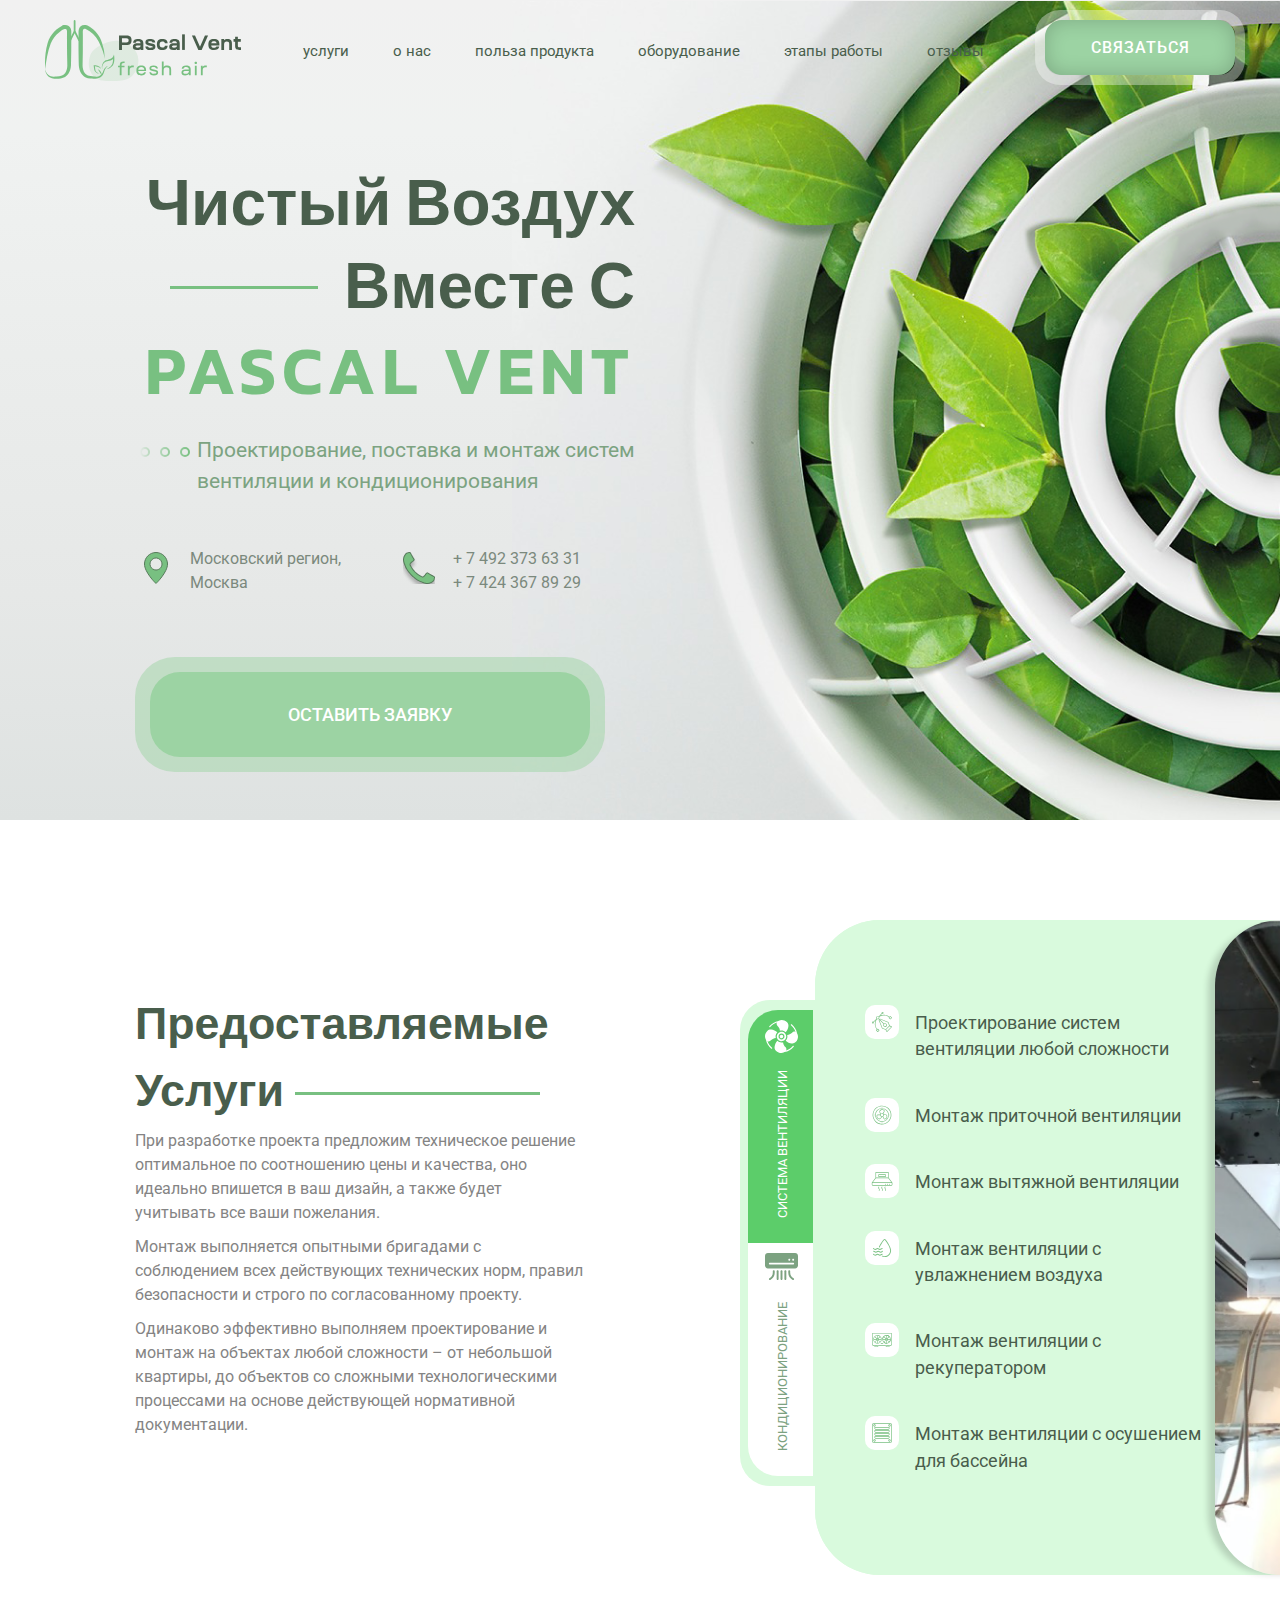
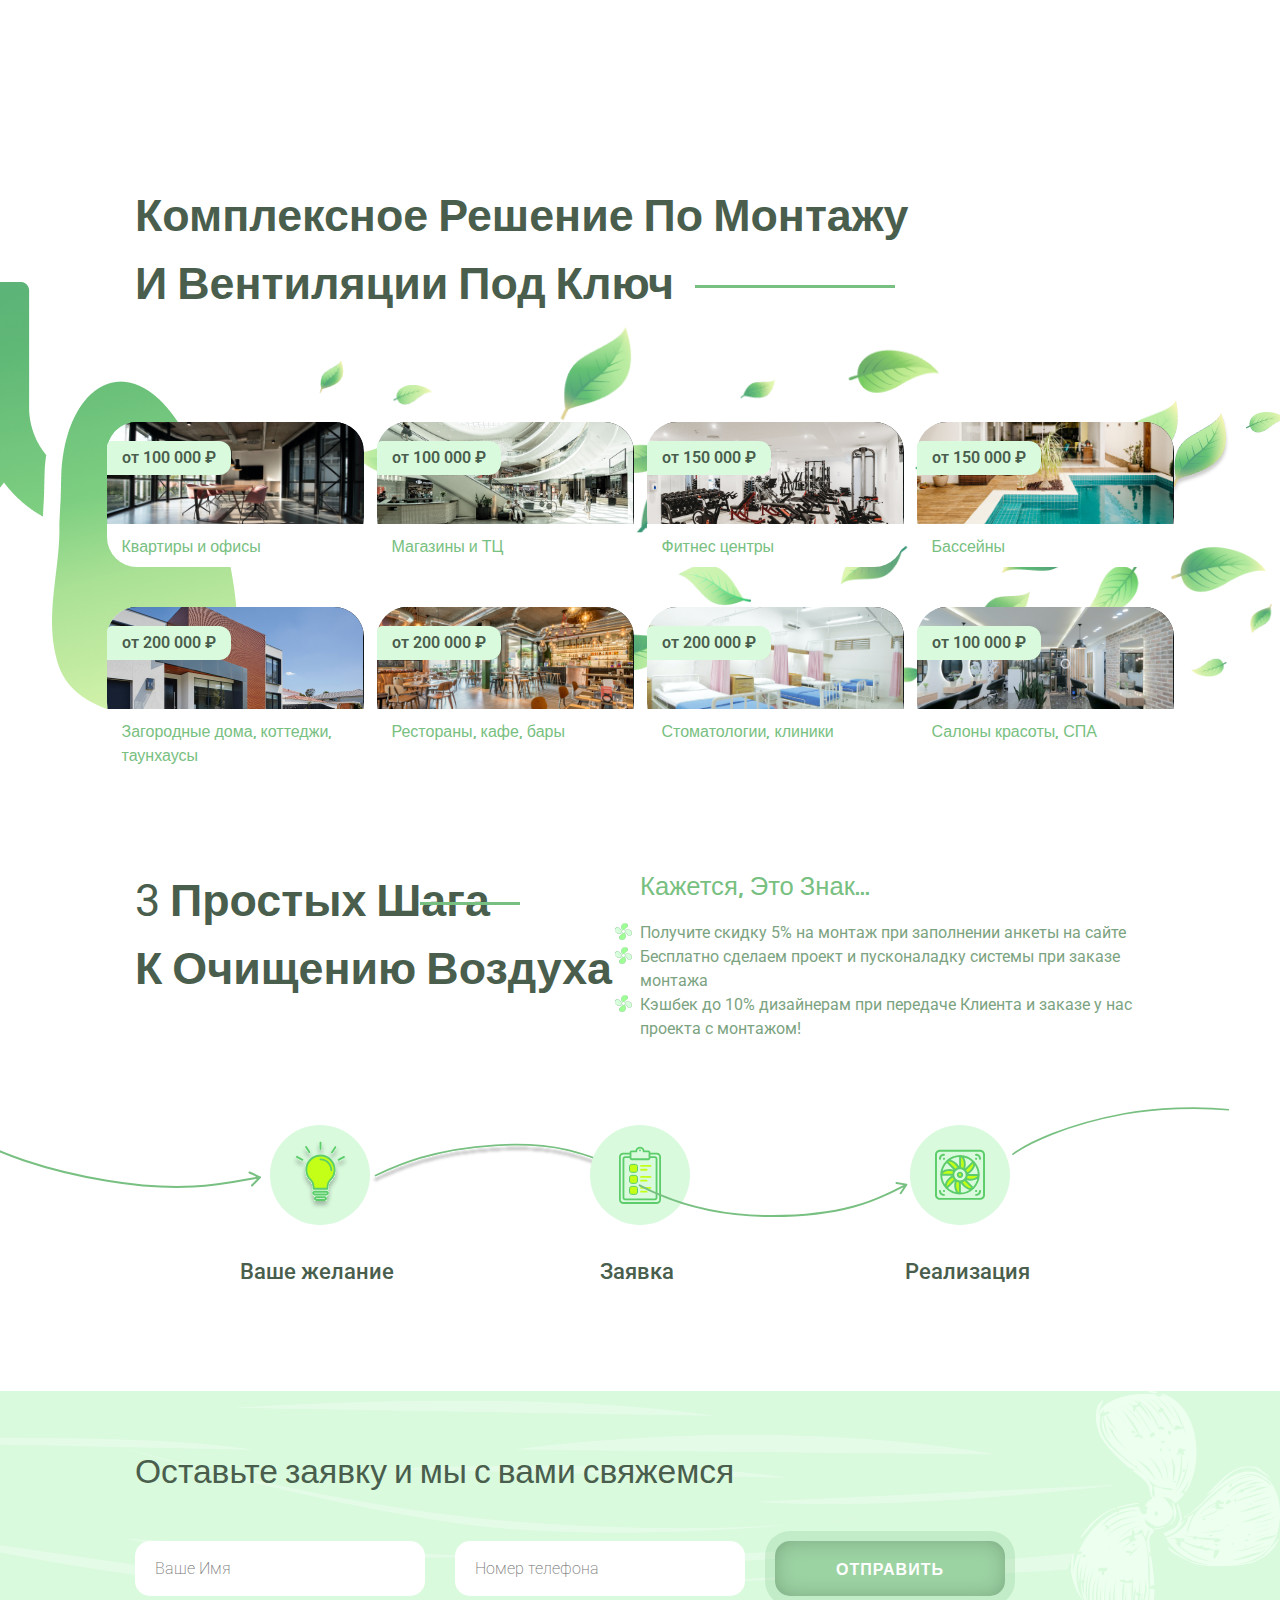
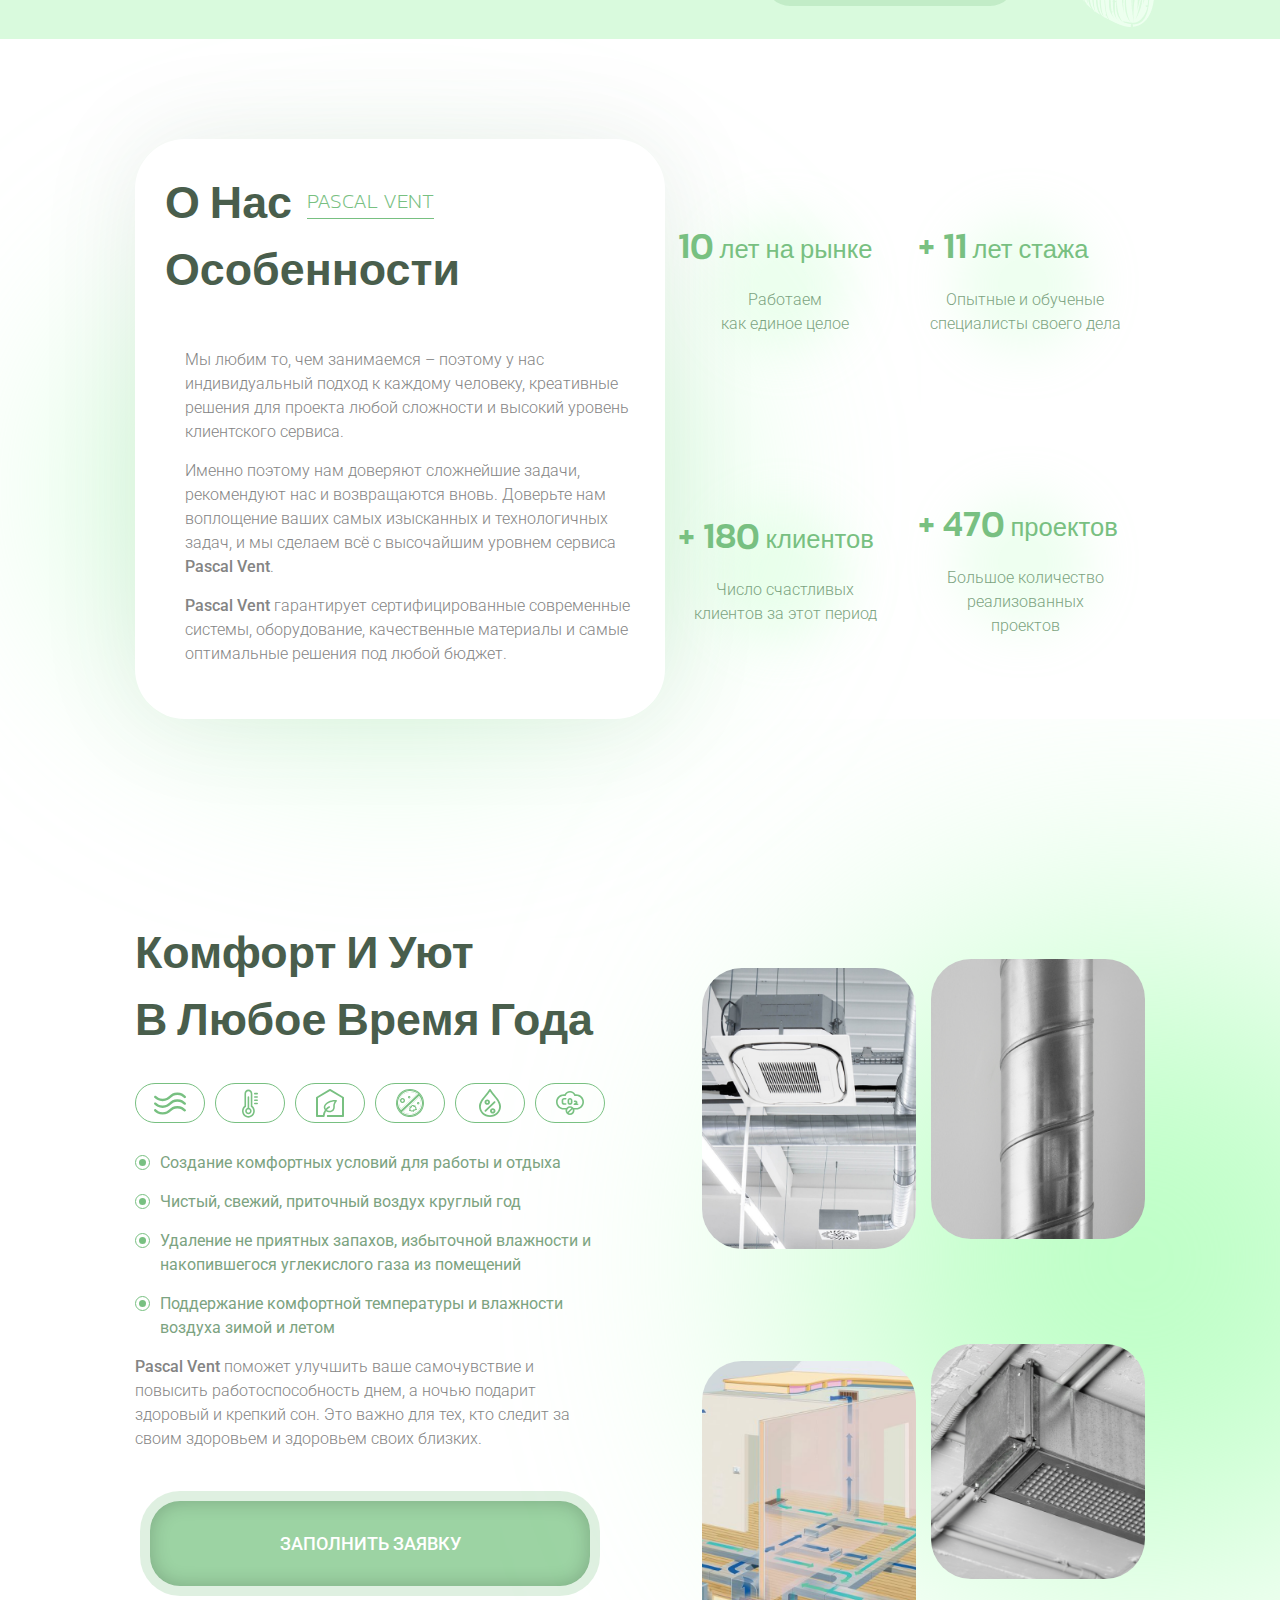
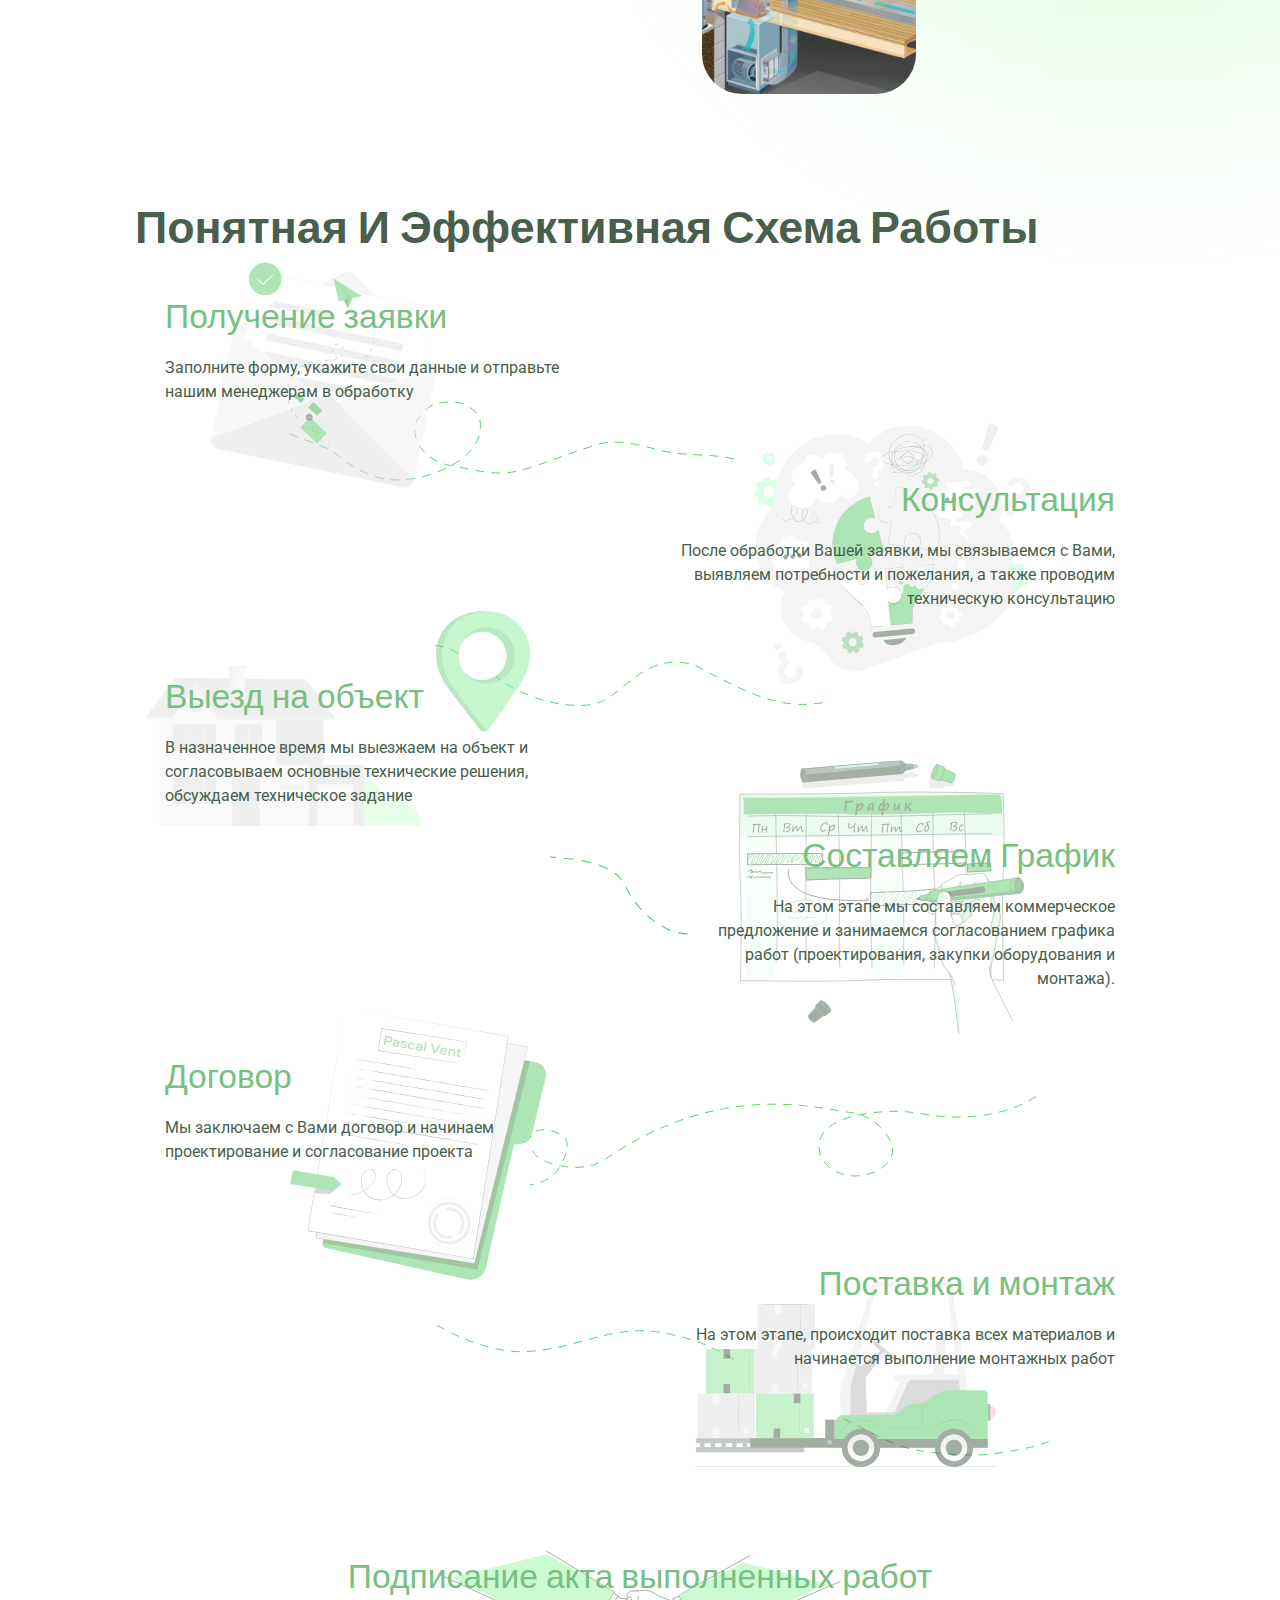
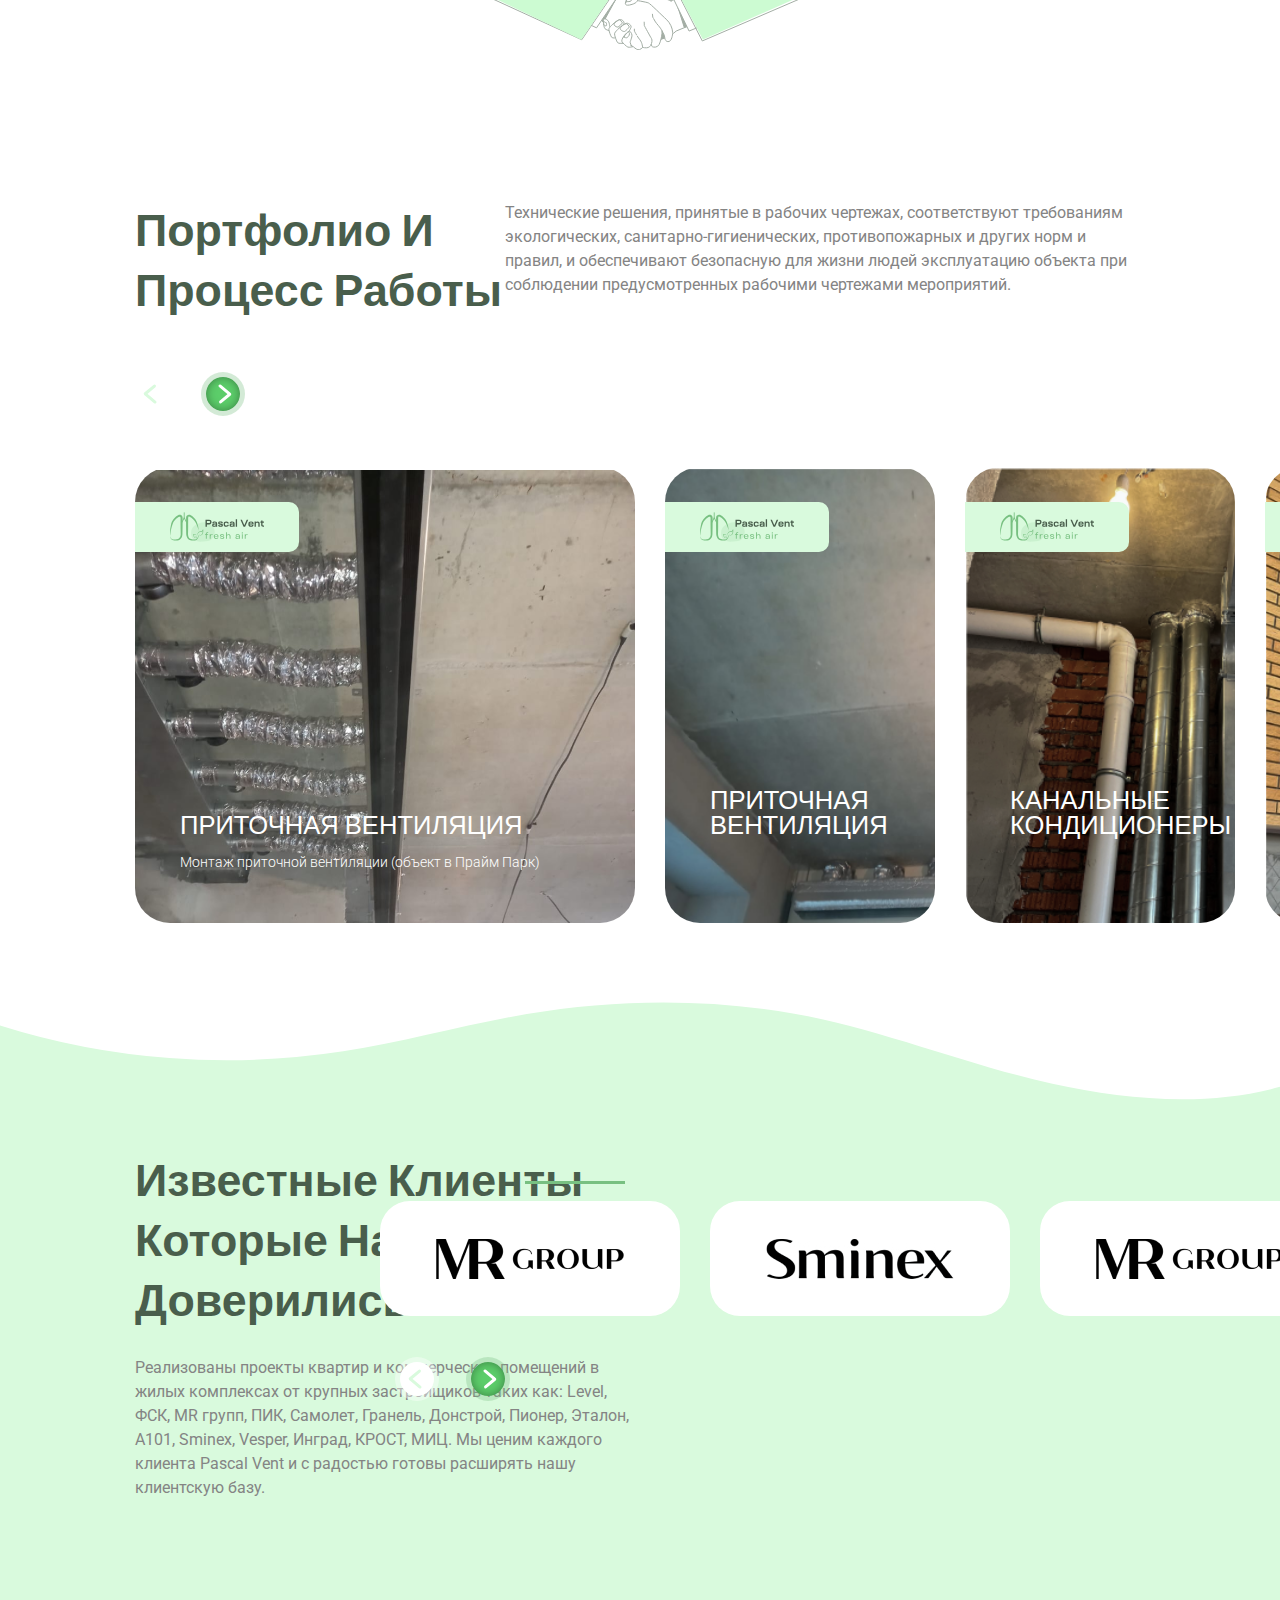
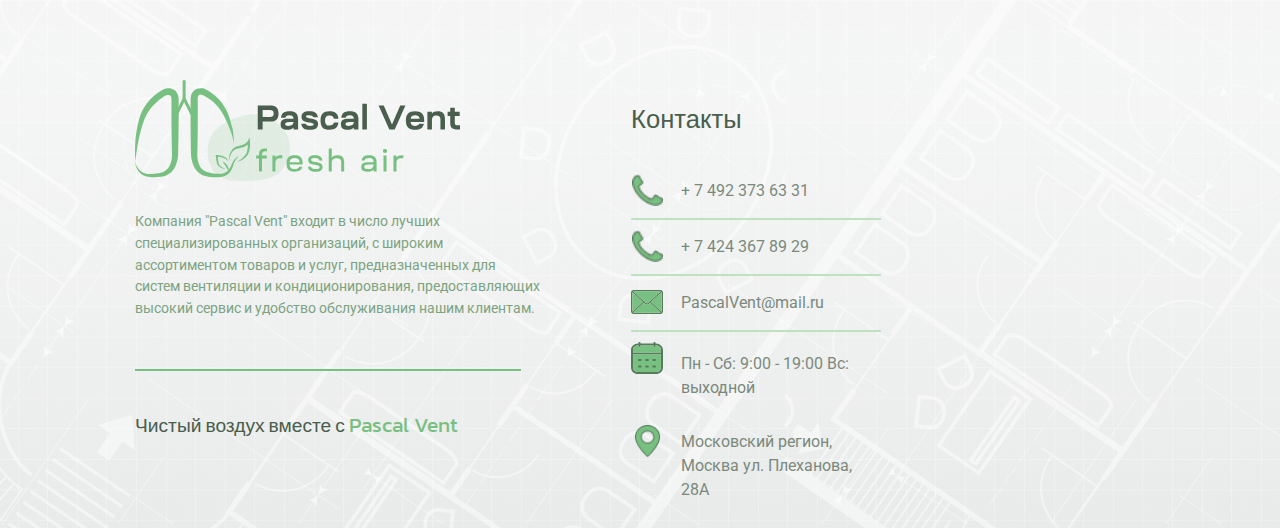
==== index.html @ 2133eddb "create scroll" ====
<!DOCTYPE html>
<html lang="ru">
<head>
    <meta charset="UTF-8">
    <meta http-equiv="X-UA-Compatible" content="IE=edge">
    <meta name="viewport" content="width=device-width, initial-scale=1.0">
    <link rel="stylesheet" href="style/style.css">
    <link href="https://fonts.googleapis.com/css2?family=Kanit:wght@300;400;500;600;700;800;900&display=swap" rel="stylesheet">
    <link href="https://fonts.googleapis.com/css2?family=Roboto:wght@300;400;500;700;900&display=swap" rel="stylesheet">
    <title>Pascal Vent</title>
</head>
<body>
    <div class="wrapper-body">
        <div class="promo-page">
            <div class="promo-page__body">
                <div class="header">
                    <div class="header-logo">
                        <img src="/icons/promo/logo.svg" alt="">
                    </div>
                    <div class="header-menu ">
                        <nav class="menu">
                            <a class="menu__link" href="#">Услуги</a>
                            <a class="menu__link" href="#">О Нас</a>
                            <a class="menu__link" href="#">Польза Продукта</a>
                            <a class="menu__link" href="#">Оборудование</a>
                            <a class="menu__link" href="#">Этапы Работы</a>
                            <a class="menu__link" href="#">Отзывы</a>
                        </nav>
                    </div>
                    <div class="header-contact">
                        <div class="contact-button__wrapper">
                            <a href="#"><div class="contact__button">
                                <span>Связаться</span>
                            </div>
                        </a>
                        </div>
                    </div>
                </div>
                </div>
               
                <div class="promo">
                    <div class="promo-info">
                        <div class="promo-info__title">
                            <div class="promo-info__title-text">Чистый Воздух</div>
                            <div class="promo-info__title-text">Вместе С</div>
                            <div class="promo-info__title-text ">Pascal vent</div>
                        </div>
                        <div class="promo-info__subtitle">
                            <div class="promo-info__subtitle-text">
                                <div class="item">
                                    <img src="/icons/promo/Ellipse 3.svg" alt="">
                                    <img src="/icons/promo/Ellipse 4.svg" alt="">
                                    <img src="/icons/promo/Ellipse 5.svg" alt="">
                                </div>
                                <div class="item"> Проектирование, поставка и монтаж систем вентиляции и кондиционирования</div>
                                
                            </div>
                            <div class="promo-info__subtitle-contact">
                                <div class="promo-info__geo">Московский регион, Москва</div>
                                <div class="promo-info__telephone">
                                    <p>+ 7 492 373 63 31</p>
                                    <p>+ 7 424 367 89 29</p>
                                </div>
                            </div>
                            <div class="promo-info__subtitle-button">
                                
                                    <div class="subtitle-button">
                                        <span>Оставить заявку</span>
                                    </div>
                            
                            </div>
                        </div>
                    </div>
                    <div class="promo-image">
                        <img src="/image/promo/promo_bg.png" alt="">
                    </div>
                </div>
            </div>
            


            <div class="window-contentUs hideWindowForm">
                <div class="window-contentUs-wrapper">
                    <div class="window-contentUs-card">
                        <div class="window-contentUs-title title">
                            <div class="window-contentUs-title-text">
                                Быстрая связь с нами
                            </div>
                        </div>
                        <div class="window-contentUs-contacts">
                            <div class="window-contentUs-contacts__text">Вы можете набрать нам, и менеджеры Pascal Vent с радостью проконсультирует Вас по любому вопросу и помогут определиться с выбором.</div>
                            <div class="window-contentUs-contacts__schedule">
                                <p>График приема звонков:</p>
                                <span>ПН-СБ с 9:00 до 19:00</span>
                            </div>

                            <div class="window-contentUs-contacts__phone">
                                <span>+ 7 492 373 63 31</span>
                                <span>+ 7 424 367 89 29</span>
                            </div>
                        </div>
                        <div class="window--contactUs-button ">
                            <div class="window--contactUs-button-body">
                                <img src="icons/windowAplicat/closed.svg" alt="">
                            </div>
                            
                        </div>
                            
                        </div>
                    </div>
                </div>



            <div class="window--application hideWindowForm">
                <div class="window--application-wrapper">
                    <div class="window--application-body">
                        <div class="window--application-card">
                            <div class="window--application-title title">
                                <div class="window--application-title__text ">
                                    мы свяжемся с вами
                                </div>
                            </div>
                            <div class="window--application-form">
                                    <form action="#" class="air-purification__form window--application__form">
                                        <input type="text" placeholder="Ваше Имя" class="input-text input_name">
                                        <input type="text" placeholder="Номер телефона" class="input-text input_number">
                                        <div class="input_button">отправить</div>
                                    </form>
                            </div>
                            <div class="window--application-logo">
                                <img src="/icons/promo/logo.svg" alt="">
                            </div>
                        </div>
                        <div class="window--application-button">
                            <div class="window--application-button-body">
                                <img src="icons/windowAplicat/closed.svg" alt="">
                            </div>
                            
                        </div>
                    </div>
                </div>
            </div>
        </div>












        <div class="services-page">
            <div class="services-page__body">
                <div class="services-page__info">
                    <div class="services-page__title">
                        <div class=" title services-page__title-text">Предоставляемые</div>
                        <div class="title services-page__title-text">услуги</div>
                    </div>
                    <div class="services-page__text">
                        <p>При разработке проекта предложим техническое решение оптимальное по соотношению цены и качества, оно идеально впишется в ваш дизайн, а также будет учитывать все ваши пожелания. </p>
                        
                        <p>Монтаж выполняется опытными бригадами с соблюдением всех действующих технических норм, правил безопасности и строго по согласованному проекту. </p> 
                        
                        <p>Одинаково эффективно выполняем проектирование и монтаж на объектах любой сложности – от небольшой квартиры, до объектов со сложными технологическими процессами на основе действующей нормативной документации. </p>
                    </div>
                </div>
                <div class="services-page__example">
                    <div class="tabs">
                        <div class="tabs-button">
                            <div class="tabs-button__item active">Система Вентиляции</div>
                            <div class="tabs-button__item non-active">Кондиционирование</div>
                        </div>
                        <div class="tabs-content__plug"></div>

                        <div class="tabs-content show">
                            <div class="tabs-content__text">
                                <div class="tabs-content__text-item1 item-text">Проектирование систем вентиляции любой сложности</div>
                                <div class="tabs-content__text-item2 item-text">Монтаж приточной вентиляции</div>
                                <div class="tabs-content__text-item3 item-text">Монтаж вытяжной вентиляции</div>
                                <div class="tabs-content__text-item4 item-text">Монтаж вентиляции с увлажнением воздуха</div>
                                <div class="tabs-content__text-item5 item-text">Монтаж вентиляции с рекуператором</div>
                                <div class="tabs-content__text-item6 item-text">Монтаж вентиляции с осушением для бассейна</div>
                            </div>
                            <div class="tabs-content__img ventilation__img">
                            </div>
                        </div>

                        <div class="tabs-content hide">
                            <div class="tabs-content__text">
                                <div class="tabs-content__text-item7 item-text">Проектирование систем кондиционирования</div>
                                <div class="tabs-content__text-item8 item-text">Монтаж сплит-систем</div>
                                <div class="tabs-content__text-item9 item-text">Монтаж мульти сплит-систем</div>
                                <div class="tabs-content__text-item10 item-text">Монтаж VRV и VRF систем</div>
                                <div class="tabs-content__text-item11 item-text">Монтаж фанкойлов</div>
                                <div class="tabs-content__text-item12 item-text">Монтаж настенных, канальных и кассетных кондиционеров</div>
                            </div>
                            <div class="tabs-content__img conditioning__img">
                            </div>
                        </div>
                    </div>
                </div>
            </div>
        </div>
        <div class="under-key">
            <div class="under-key__body">
                <div class="title under-key__title">
                    Комплексное решение по монтажу и вентиляции под ключ
                </div>
                <div class="under-key__galery">
                        <div class="under-key__background-lung">
                            <img src="/image/under-key__galery/lung 1.png" alt="">
                        </div>
                        
                       <div class="under-key__background-group-leaves1">
                            <img src="/image/under-key__galery/Frame.png" alt="">
                        </div>
                          
                        <div class="under-key__background-group-leaves2">
                            <img src="/image/under-key__galery/Frame2.png" alt="">
                        </div>
                        
                        <div class="under-key__background-leaves1">
                            <img src="/image/under-key__galery/20402.png" alt="">
                        </div>
                        
                        <div class="under-key__background-leaves2">
                            <img src="/image/under-key__galery/20401.png" alt="">
                        </div> 
                        <div class="galary">
                            <div class="galary-items">
                                <div class="galary-item">
                                    <div class="galary-item__image">
                                        <img src="/image/under-key__galery/galary/1.png" alt="">
                                    </div>
                                    <div class="galary-item__price">от 100 000 ₽</div>
                                    <div class="galary-item__description">Квартиры и офисы</div>
                                </div>
                                
                                <div class="galary-item">
                                    <div class="galary-item__image">
                                        <img src="/image/under-key__galery/galary/2.png" alt="">
                                    </div>
                                    <div class="galary-item__price">от 100 000 ₽</div>
                                    <div class="galary-item__description">Магазины и ТЦ</div>
                                </div>

                                <div class="galary-item">
                                    <div class="galary-item__image">
                                        <img src="/image/under-key__galery/galary/3.png" alt="">
                                    </div>
                                    <div class="galary-item__price">от 150 000 ₽</div>
                                    <div class="galary-item__description">Фитнес центры</div>
                                </div>

                                <div class="galary-item">
                                    <div class="galary-item__image">
                                        <img src="/image/under-key__galery/galary/4.png" alt="">
                                    </div>
                                    <div class="galary-item__price">от 150 000 ₽</div>
                                    <div class="galary-item__description">Бассейны</div>
                                </div>


                                <div class="galary-item">
                                    <div class="galary-item__image">
                                        <img src="/image/under-key__galery/galary/5.png" alt="">
                                    </div>
                                    <div class="galary-item__price">от 200 000 ₽</div>
                                    <div class="galary-item__description">Загородные дома, коттеджи, таунхаусы</div>
                                </div>
                                <div class="galary-item">
                                    <div class="galary-item__image">
                                        <img src="/image/under-key__galery/galary/6.png" alt="">
                                    </div>
                                    <div class="galary-item__price">от 200 000 ₽</div>
                                    <div class="galary-item__description">Рестораны, кафе, бары</div>
                                </div>
                                <div class="galary-item">
                                    <div class="galary-item__image">
                                        <img src="/image/under-key__galery/galary/7.png" alt="">
                                    </div>
                                    <div class="galary-item__price">от 200 000 ₽</div>
                                    <div class="galary-item__description">Стоматологии, клиники</div>
                                </div>
                                <div class="galary-item">
                                    <div class="galary-item__image">
                                        <img src="/image/under-key__galery/galary/8.png" alt="">
                                    </div>
                                    <div class="galary-item__price">от 100 000 ₽</div>
                                    <div class="galary-item__description">Салоны красоты, СПА</div>
                                </div>
                            </div>
                        </div>
                </div>
            </div>
        </div>
        <div class="air-purification">
            <div class="air-purification__body">
                <div class="air-purification__info">
                    
                    <div class="title air-purification__title">
                        <span>3</span> простых шага <br>к очищению воздуха
                    </div>
                    
                    <div class="air-purification__text">
                        <div class="air-purification__title">
                            Кажется, это знак...
                        </div>
                        <div class="air-purification__profit">
                            <div class="air-purification__profit-item">Получите скидку 5% на монтаж при заполнении анкеты на сайте</div>
                            <div class="air-purification__profit-item">Бесплатно сделаем проект и пусконаладку системы при заказе монтажа</div>
                            <div class="air-purification__profit-item">Кэшбек до 10% дизайнерам при передаче Клиента и заказе у нас проекта с монтажом!</div>
                        </div>
                    </div>
                </div>
                
                <div class="air-purification__icons">
                        <div class="icon-background icon__wish"><img src="icons/air-purification/lamp.svg">
                        <span>
                            Ваше желание
                        </span></div>
                        <div class="icon-background icon__application"><img src="icons/air-purification/application.svg">
                            <span>
                                Заявка
                            </span></div>
                        <div class="icon-background icon__implementation"><img src="icons/air-purification/fan.svg">
                            <span>
                                Реализация
                            </span></div>
                </div>
            </div>
            <div class="air-purification-wrapper-form">
                <div class="air-purification__body">
                    <img src="image/air-purification/Frame.png" alt="" class="bg-decoration">
                    <img src="image/air-purification/Group.png" alt="" class="bg-decoration2">
                    <div class="air-purification-title">Оставьте заявку и мы с вами свяжемся</div>
                    <div class="air-purification-form-wrapper">
                        <form action="#" class="air-purification__form">
                            <input type="text" placeholder="Ваше Имя" class="input-text input_name">
                            <input type="text" placeholder="Номер телефона" class="input-text input_number">
                            <div class="input_button">отправить</div>
                        </form>
                    </div>
                    
                </div>
            </div>
        </div>
        <div class="aboutus">
            <div class="aboutus__body">
                <div class="aboutus__info">
                    <img src="icons/aboutus/decBG.svg" alt="" class="aboutus__peculiarities-dec">
                    <div class="aboutus-wrapper">
                        <div class="aboutus-peculiarities-wrapper">
                            <div class="aboutus-peculiarities-card">
                                <div class="title aboutus-peculiarities__title">о нас <span>Pascal vent</span> Особенности</div>
                                <div class="aboutus-peculiarities__text">
                                    <p>Мы любим то, чем занимаемся – поэтому у нас индивидуальный подход к каждому человеку, креативные решения для проекта любой сложности и высокий уровень клиентского сервиса.</p>
                                    <p> Именно поэтому нам доверяют сложнейшие задачи, рекомендуют нас и возвращаются вновь. Доверьте нам воплощение ваших самых изысканных и технологичных задач, и мы сделаем всё с высочайшим уровнем сервиса <span>Pascal Vent</span>. </p>
                                    <p><span>Pascal Vent</span> гарантирует сертифицированные современные системы, оборудование, качественные материалы и самые оптимальные решения под любой бюджет.</p>
                                </div>
                            </div>
                        </div>
                        <div class="aboutus-experience-wrapper">
                            <div class="aboutus-experience__item">
                                <div class="dec-bg"></div>
                                <div class="aboutus-experience__item-title"><span>10</span> лет на рынке</div>
                                <div class="aboutus-experience__item-subtitle"><p>Работаем</p> как единое целое</div>

                            </div>
                            <div class="aboutus-experience__item">
                                <div class="dec-bg"></div>
                                <div class="aboutus-experience__item-title"><span>+ 11</span> лет стажа</div>
                                <div class="aboutus-experience__item-subtitle"><p>Опытные и обученые</p> специалисты своего дела</div>

                            </div>
                            <div class="aboutus-experience__item">
                                <div class="dec-bg"></div>
                                <div class="aboutus-experience__item-title"><span>+ 180</span> клиентов</div>
                                <div class="aboutus-experience__item-subtitle"><p>Число счастливых </p> клиентов за этот период</div>

                            </div>
                            <div class="aboutus-experience__item">
                                <div class="dec-bg"></div>
                                <div class="aboutus-experience__item-title"><span>+ 470</span> проектов</div>
                                <div class="aboutus-experience__item-subtitle"><p>Большое количество</p> реализованных <p>проектов</p></div>

                            </div>
                        </div>
                    </div>
                </div>
            </div>
        </div>


        <div class="application">
            <div class="application_body">
                <div class="application-content">
                    <div class="application-content__promo">
                        <div class="title application-content__title">комфорт и Уют<br>в любое время года</div>
                        <div class="application-content__icons">
                            <div class="application-content__icon">
                                <img src="icons/application/air.svg" alt="">
                            </div>
                            <div class="application-content__icon">
                                <img src="icons/application/temp.svg" alt="">
                            </div>
                            <div class="application-content__icon">
                                <img src="icons/application/purity.svg" alt="">
                            </div>
                            <div class="application-content__icon">
                                <img src="icons/application/protection.svg" alt="">
                            </div>
                            <div class="application-content__icon">
                                <img src="icons/application/humidity.svg" alt="">
                            </div>
                            <div class="application-content__icon">
                                <img src="icons/application/pollution.svg" alt="">
                            </div>
                        </div>
                        <div class="application-content__list">
                            <div class="application-content__item">Создание комфортных условий для работы и отдыха</div>
                            <div class="application-content__item">Чистый, свежий, приточный воздух круглый год</div>
                            <div class="application-content__item">Удаление не приятных запахов, избыточной влажности и накопившегося углекислого газа из помещений</div>
                            <div class="application-content__item">Поддержание комфортной температуры и влажности воздуха зимой и летом</div>
                        </div>
                        <div class="application-content__text"><span>Pascal Vent</span> поможет улучшить ваше самочувствие и повысить работоспособность днем, а ночью подарит здоровый и крепкий сон. Это важно для тех, кто следит за своим здоровьем и здоровьем своих близких.</div>
                        <a href="#"><div class="application-content__button"><span>Заполнить заявку</span></div></a>
                    </div>





                    <div class="application-library">
                        <img src="icons/application/Ellipse.svg" alt="">
                        <div class="application-library__container">
                            <div class="application-library__item item__1">
                                <img src="image/application/Rectangle 4256.png" alt="">
                            </div>
                            <div class="application-library__item item__2">
                                <img src="image/application/Rectangle 4265.png" alt="">
                            </div>
                            <div class="application-library__item item__3">
                                <img src="image/application/Rectangle 4264.png" alt="">
                            </div>
                            <div class="application-library__item item__4">
                                <img src="image/application/Rectangle 4266.png" alt="">
                            </div>
                        </div>
                    </div>
                </div>
            </div>
            <div class="scheme-work">
                <div class="scheme-work__body">
                    <div class="scheme-work__content">
                        <div class="scheme-work__title title">Понятная и эффективная схема работы</div>
                        <div class="scheme-work__wrapper-scheme">
                           <div class="scheme-work__scheme">
                            <div class="scheme-work__items">
                                <div class="scheme-work__item item1">
                                    <div class="scheme-work__item-title">Получение заявки</div>
                                    <div class="scheme-work__item-text">Заполните форму, укажите свои данные и отправьте нашим менеджерам в обработку</div>
                                    <img src="icons/scheme-work/receiptApplication.svg" alt="">
                                </div>
                                <div class="scheme-work__item item2">
                                    <div class="scheme-work__item-title end">Консультация</div>
                                    <div class="scheme-work__item-text end">После обработки Вашей заявки, мы связываемся с Вами, выявляем потребности и пожелания, а также проводим техническую консультацию</div>
                                    <img src="icons/scheme-work/consultation.svg" alt="">
                                </div>
                                <div class="scheme-work__item item3">
                                    <div class="scheme-work__item-title">Выезд на объект</div>
                                    <div class="scheme-work__item-text">В назначенное время мы выезжаем на объект и согласовываем основные технические решения, обсуждаем техническое задание</div>
                                    <img src="icons/scheme-work/departureObject.svg" alt="">
                                </div>
                                <div class="scheme-work__item item4">
                                    <div class="scheme-work__item-title end">Составляем График</div>
                                    <div class="scheme-work__item-text end">На этом этапе мы составляем коммерческое предложение и занимаемся согласованием графика работ (проектирования, закупки оборудования и монтажа).</div>
                                    <img src="icons/scheme-work/schedule.svg" alt="">
                                </div>
                                <div class="scheme-work__item item5">
                                    <div class="scheme-work__item-title">Договор</div>
                                    <div class="scheme-work__item-text">Мы заключаем с Вами договор и начинаем проектирование и согласование проекта</div>
                                    <img src="icons/scheme-work/treaty.svg" alt="">
                                </div>
                                <div class="scheme-work__item item6">
                                     <div class="scheme-work__item-title end">Поставка и монтаж</div>
                                    <div class="scheme-work__item-text end">На этом этапе, происходит поставка всех материалов и начинается выполнение монтажных работ</div>
                                    <img src="icons/scheme-work/supply.svg" alt="">
                                </div>
                            </div>
                           </div> 
                           <div class="scheme-work__act">
                            <div class="scheme-work__act__title">Подписание акта выполненных работ</div>
                            <img src="image/scheme-work/Frame.svg" alt="">
                           </div>
                        </div>
                    </div>
                </div>
            </div>
        </div>
        
        <div class="portfolio">
            <div class="portfolio_body">
                <div class="portfolio-content">
                    <div class="portfolio__info">
                        <div class="portfolio_title title">
                            Портфолио И Процесс работы
                        </div>
                        <div class="portfolio_text">Технические решения, принятые в рабочих чертежах, соответствуют требованиям экологических, санитарно-гигиенических, противопожарных и других норм и правил, и обеспечивают безопасную для жизни людей эксплуатацию объекта при соблюдении предусмотренных рабочими чертежами мероприятий.</div>
                    </div>

                    <div class="slider-portfolio-buttons">
                        <div class="slider-portfolio-buttons__items">
                            <div class="slider-portfolio-buttons__item slider-portfolio__prev">
                                <span></span>
                                <span></span>
                            </div>
                            <div class="slider-portfolio-buttons__item slider-portfolio__next">
                                <span></span>
                                <span></span>
                            </div>
                        </div>
                    </div>
                    
                    <div class="portfolio_slider slider-portfolio">
                        <div class="slider-portfolio-wrapper">
                            <div class="slider-portfolio-body">
                                
                                <div class="slider-portfolio-items-wrapper">
                                    <div class="slider-portfolio-items">


                                        <div class="slider-portfolio__item">
                                            <div class="slider-portfolio__item-body">
                                                <div class="slider-portfolio__item_logo">
                                                    <img src="icons/portfolio/logo.svg" alt="">
                                            </div>
                                            <div class="slider-portfolio__item_title">Приточная вентиляция</div>
                                            <div class="slider-portfolio__item_subtitle">Монтаж приточной вентиляции (объект в Прайм Парк)</div>
                                            <div class="slider-portfolio__item_backg">
                                                <img src="image/portfolioSlider/Rec1.png" alt="" class="slider-portfolio__image">
                                            </div>
                                        </div>
                                        </div>


                                        <div class="slider-portfolio__item">
                                            <div class="slider-portfolio__item-body">
                                                <div class="slider-portfolio__item_logo">
                                                    <img src="icons/portfolio/logo.svg" alt="">
                                            </div>
                                            <div class="slider-portfolio__item_title">Приточная вентиляция</div>
                                            <div class="slider-portfolio__item_subtitle">Монтаж приточной вентиляции (объект в Прайм Парк)</div>
                                            <div class="slider-portfolio__item_backg">
                                                <img src="image/portfolioSlider/Rec2.png" alt="" class="slider-portfolio__image">
                                            </div>
                                        </div>
                                        </div>
                                        <div class="slider-portfolio__item ">
                                            <div class="slider-portfolio__item-body ">
                                                <div class="slider-portfolio__item_logo">
                                                    <img src="icons/portfolio/logo.svg" alt="">
                                            </div>
                                            <div class="slider-portfolio__item_title">Канальные кондиционеры</div>
                                            <div class="slider-portfolio__item_subtitle">Монтаж приточной вентиляции (объект в Прайм Парк)</div>
                                            <div class="slider-portfolio__item_backg">
                                                <img src="image/portfolioSlider/Rec3.png" alt="" class="slider-portfolio__image">
                                            </div>
                                        </div>
                                        </div>
                                        <div class="slider-portfolio__item ">
                                            <div class="slider-portfolio__item-body">
                                                <div class="slider-portfolio__item_logo">
                                                    <img src="icons/portfolio/logo.svg" alt="">
                                            </div>
                                            <div class="slider-portfolio__item_title">Канальные кондиционеры</div>
                                            <div class="slider-portfolio__item_subtitle">Монтаж приточной вентиляции (объект в Прайм Парк)</div>
                                            <div class="slider-portfolio__item_backg">
                                                <img src="image/portfolioSlider/Rec4.png" alt="" class="slider-portfolio__image">
                                            </div>
                                        </div>
                                        </div>
                                    
                                            </div>
                                        </div>
                                        </div>
                                    </div>
                                </div>
                </div>
            </div>
        </div>
        
        <div class="clients">
           
            <div class="custom-shape-divider-top-1683960565">
                <svg data-name="Layer 1" xmlns="http://www.w3.org/2000/svg" viewBox="0 0 1200 120" preserveAspectRatio="none">
                    <path d="M321.39,56.44c58-10.79,114.16-30.13,172-41.86,82.39-16.72,168.19-17.73,250.45-.39C823.78,31,906.67,72,985.66,92.83c70.05,18.48,146.53,26.09,214.34,3V0H0V27.35A600.21,600.21,0,0,0,321.39,56.44Z" class="shape-fill"></path>
                </svg>
            </div>

            
            
            <div class="clients_body">
                <div class="clients-content">
                    <div class="clients_info">
                        <div class="clients_title title">Известные клиенты которые нам доверились</div>
                        <div class="clients_text">Реализованы проекты квартир и коммерческих помещений в жилых комплексах от крупных застройщиков таких как: Level, ФСК, MR групп, ПИК, Самолет, Гранель, Донстрой, Пионер, Эталон, А101, Sminex, Vesper, Инград, КРОСТ, МИЦ. Мы ценим каждого клиента Pascal Vent и с радостью готовы расширять нашу клиентскую базу.</div>
                    </div>
                    <div class="clients_slider-wrapper">

                       
                    </div>
                </div>





                <div class="clients--slider-wrapper">
                    <div class="clients--slider-body">
                        <div class="clients--slider-content">
                            <div class="clients--slider-items">

                                <div class="cleints-sleder_item">
                                    <div class="cleints-sleder_item-image">
                                        <img src="image/client slider/image 17.png" alt="">
                                    </div>
                                    
                                </div>
                                <div class="cleints-sleder_item"><div class="cleints-sleder_item-image">
                                    <img src="image/client slider/image 18.png" alt="">
                                </div></div>
                                <div class="cleints-sleder_item"><div class="cleints-sleder_item-image">
                                    <img src="image/client slider/image 17.png" alt="">
                                </div>
                                <div class="cleints-sleder_item"><div class="cleints-sleder_item-image">
                                    <img src="image/client slider/image 17.png" alt="">
                                </div>
                            </div>
                                
                            </div>
                           
                        </div>
                        <div class="clients--slider-buttons">
                            <div class="clients--slider-buttons__items">
                                <div class="clients--slider-buttons__item clients--slider__prev">
                                    <span></span>
                                    <span></span>
                                </div>
                                <div class="clients--slider-buttons__item clients--slider__next">
                                    <span></span>
                                    <span></span>
                                </div>
                            </div>
                        </div>
                            </div>
                      </div>
            </div>
        </div>
        <div class="footer">
            <div class="footer_body">
                <div class="footer_content">
                    <div class="footer_content__item">
                        <div class="footer__info">
                            <div class="footer__logo"><img src="icons/promo/logo.svg" alt=""></div>
                            <div class="footer__text">Компания "Pascal Vent" входит в число лучших специализированных организаций, с широким ассортиментом товаров и услуг, предназначенных для систем вентиляции и кондиционирования, предоставляющих высокий сервис и удобство обслуживания нашим клиентам.</div>
                            <div class="footer__subtext">Чистый воздух вместе с <span>Pascal Vent</span></div>
                        </div>
                    </div>
                    <div class="footer_content__item">
                        <div class="footer__contacts">
                            <div class="footer_content__title">Контакты</div>
                            <div class="footer_content__number">+ 7 492 373 63 31</div>
                            <div class="footer_content__number">+ 7 424 367 89 29</div>
                            <div class="footer_content__email">PascalVent@mail.ru</div>
                            <div class="footer_content__hours">Пн - Сб: 9:00 - 19:00
                                Вс: выходной</div>
                            <div class="footer_content__location">Московский регион, Москва
                                ул. Плеханова, 28А</div>

                        </div>
                        
                    </div>
                    <div class="footer_content__item">
                        <div class="footer__form-wrapper">
                            <div class="footer__form-title">Заполнить заявку</div>
                            <div class="footer-form">
                                <form action="#" class="footer-form_element">
                                    <input type="text" placeholder="Ваше Имя" class="input-text input_name">
                                    <input type="text" placeholder="Номер телефона" class="input-text input_number">
                                    <div class="input_button">отправить</div>
                                </form>
                            </div>
                        </div>
                    </div>
                </div>
            </div>
        </div>
    </div>
    <script src="js/main.js"></script>
    <script src="js/slider.js"></script>
    <script src="js/slider2.js"></script>
    <script src="js/showWindow.js"></script>
</body>
</html>
---- style/style.css ----
@charset "UTF-8";*,::after,::before{box-sizing:border-box}ol[class],ul[class]{padding:0}blockquote,body,dd,dl,figcaption,figure,h1,h2,h3,h4,li,ol[class],p,ul[class]{margin:0}a{text-decoration:none;color:#000}body{min-height:100vh;scroll-behavior:smooth;text-rendering:optimizeSpeed;line-height:1.5}ol[class],ul[class]{list-style:none}a:not([class]){-webkit-text-decoration-skip:ink;text-decoration-skip-ink:auto}img{max-width:100%;display:block}article>*+*{margin-top:1em}button,input,select,textarea{font:inherit}@media (prefers-reduced-motion:reduce){*{animation-duration:0s!important;animation-iteration-count:1!important;transition-duration:0s!important;scroll-behavior:auto!important}}.promo-page{width:100%;height:820px;background:linear-gradient(180deg,#f1f1f1 0,#f0f2f1 16.25%,#ebedec 43.26%,#e6e8e7 72.5%,#dee2e1 100%);overflow:hidden}.promo-page__body{max-width:1440px;margin:0 auto}.header{padding:20px 45px 0 45px;display:flex;justify-content:space-between}.header_fixed{background:#d9fadd;z-index:9;position:fixed;top:0;left:0;width:100%;border-bottom-right-radius:70px;border-bottom-left-radius:70px;padding-top:20px;padding-bottom:20px;justify-content:space-around;transition:1s ease all}.header_fixed .header-contact .contact-button__wrapper .contact__button{background:#5ccd6a}.header_fixed .header-contact .contact-button__wrapper .contact__button::after{box-shadow:0 0 0 10px rgba(120,192,130,.2117647059)}.header-menu{display:flex;flex-direction:column;justify-content:center;z-index:6}.header-menu .menu .menu__link{font-family:Roboto,sans-serif;font-weight:400;font-size:.94em;color:#495e4c;margin:0 20px 0 20px;text-transform:lowercase}.header-contact{z-index:5}.header-contact .contact-button__wrapper .contact__button{display:inline-block;width:190px;height:55px;border:none;background:#9cd3a3;border-radius:17px;color:#fff;text-transform:uppercase;font-family:Kanit,sans-serif;font-weight:600;letter-spacing:1px;position:relative;display:flex;justify-content:center;align-items:center;box-shadow:0 0 20px 0 rgba(0,0,0,.2) inset;transition:.3s all ease;cursor:pointer}.header-contact .contact-button__wrapper .contact__button span{display:inline-block;color:#fff;font-family:Roboto,sans-serif;font-weight:500;text-transform:uppercase}.header-contact .contact-button__wrapper .contact__button::after{content:"";display:block;position:absolute;top:0;left:0;width:190px;height:55px;border-radius:15px;box-shadow:0 0 0 10px rgba(255,255,255,.363)}.header-contact .contact-button__wrapper .contact__button:hover{background:#54e165}.header-contact .contact-button__wrapper .contact__button:active{background:#5ccd6a}.promo{display:flex;height:100%;position:relative}.promo-image{width:100%}.promo-image img{position:absolute;top:-80px;right:-340px;height:820px}.promo .promo-info{z-index:6;position:absolute;left:135px;top:80px}.promo .promo-info .promo-info__title{width:500px}.promo .promo-info .promo-info__title .promo-info__title-text{font-family:Kanit,sans-serif;font-weight:600;font-size:4em;color:#495e4c;text-align:end;line-height:1.3em}.promo .promo-info .promo-info__title :nth-child(2){text-align:end}.promo .promo-info .promo-info__title :nth-child(2)::before{content:"";width:148px;height:3px;background:#78c081;position:absolute;left:35px;top:125px}.promo .promo-info .promo-info__title :last-child{color:#78c081;letter-spacing:6px;text-transform:uppercase;font-size:4.2em}.promo .promo-info__subtitle{width:500px;padding:20px 0 60px 0}.promo .promo-info__subtitle-text{display:flex}.promo .promo-info__subtitle-text .item{color:#7ca381;font-family:Roboto,sans-serif;font-weight:400;font-size:1.3em}.promo .promo-info__subtitle-text :first-child{display:flex;flex-shrink:0;margin-right:2px}.promo .promo-info__subtitle-text :first-child img{width:10px;height:10px;margin:12px 5px 0 5px}.promo .promo-info__subtitle-contact{display:flex;justify-content:space-around;padding:50px 0 60px 0}.promo .promo-info__geo{color:#7b897d;font-family:Roboto,sans-serif;font-weight:400;font-size:1em;width:154px;height:50px;position:relative}.promo .promo-info__geo::before{display:inline-block;content:"";width:32px;height:32px;top:5px;left:-50px;background:url(../icons/promo/geo.svg);position:absolute}.promo .promo-info__telephone{color:#7b897d;font-family:Roboto,sans-serif;font-weight:400;font-size:1em;position:relative}.promo .promo-info__telephone::before{display:inline-block;content:"";width:32px;height:32px;top:5px;left:-50px;background:url(../icons/promo/telephone.png);position:absolute}.promo .promo-info__subtitle-button{width:470px;height:115px;background:rgba(156,211,163,.4862745098);border-radius:40px;padding:15px 0}.promo .promo-info__subtitle-button .subtitle-button{width:440px;height:85px;background:#9cd3a3;border-radius:30px;margin:0 auto;text-align:center;padding:30px 0;transition:.3s all ease;cursor:pointer}.promo .promo-info__subtitle-button .subtitle-button span{display:inline-block;color:#fff;font-family:Roboto,sans-serif;font-weight:500;text-transform:uppercase;font-size:1.1em}.promo .promo-info__subtitle-button .subtitle-button:hover{background:#54e165}.promo .promo-info__subtitle-button .subtitle-button:active{background:#54e165}.services-page{overflow:hidden}.services-page__body{max-width:1440px;margin:0 auto;display:flex}.services-page__body .services-page__info{display:flex;flex-direction:column;padding:170px 0 170px 135px}.services-page__body .services-page__title .services-page__title-text{position:relative}.services-page__body .services-page__title :last-child::before{content:"";width:245px;height:3px;background:#78c081;position:absolute;left:160px;top:35px}.services-page__body .services-page__text{width:450px;font-family:Roboto,sans-serif;font-weight:400;color:#848484}.services-page__body .services-page__text p{padding:5px 0}.services-page__example{width:100%}.tabs{display:flex;width:100%;position:relative}.tabs .tabs-button{position:absolute;left:155px;top:180px;z-index:7;display:flex;flex-direction:column;height:486px;width:80px;background:#d9fadd;align-items:center;padding:10px 0 10px 0;border-bottom-left-radius:30px 30px;justify-content:space-around;border-top-left-radius:30px 30px}.tabs .tabs-button :first-child{border-top-right-radius:30px 30px}.tabs .tabs-button :last-child{border-top-left-radius:30px 30px}.tabs .tabs-button .tabs-button__item{transform:rotate(-90deg);height:65px;width:233px;font-family:Roboto,sans-serif;font-weight:400;font-size:.8em;text-transform:uppercase;cursor:pointer;padding:25px 25px}.tabs .active{background:#5ccd6a;color:#fff;position:relative}.tabs .active::before{content:"";width:33px;height:33px;background:url(../icons/services/GroupActive.svg) no-repeat;top:17px;left:190px;position:absolute;transform:rotate(0);transition:.4s all ease}.tabs .active__condition{background:#5ccd6a;color:#fff;position:relative}.tabs .active__condition::before{content:"";width:33px;height:33px;background:url(../icons/services/air-conditioningActive.svg) no-repeat;top:17px;left:190px;position:absolute;transform:rotate(90deg);transition:.4s all ease}.tabs .non-active__ventilation{background:#fff;color:#7ca281;position:relative}.tabs .non-active__ventilation::before{content:"";width:33px;height:33px;background:url(../icons/services/GroupNonActive.svg) no-repeat;top:17px;left:190px;position:absolute;transform:rotate(90deg);transition:.4s all ease}.tabs .non-active{background:#fff;color:#7ca281;position:relative}.tabs .non-active::before{content:"";width:33px;height:33px;background:url(../icons/services/air-conditioningNonActive.svg) no-repeat;top:17px;left:190px;position:absolute;transform:rotate(90deg);transition:.4s all ease}.tabs .tabs-content{background:#d9fadd}.tabs-content__plug{width:100%;height:655px;background:#d9fadd;border-bottom-left-radius:65px 65px;border-top-left-radius:65px 65px;position:absolute;z-index:1;left:230px;top:100px}.tabs-content{width:100%;height:655px;position:absolute;z-index:1;left:230px;top:100px;border-bottom-left-radius:65px 65px;border-top-left-radius:65px 65px;display:flex;padding:70px 0 100px 70px}.tabs-content .tabs-content__text{width:350px;height:450px;padding:0 30px}.tabs-content .tabs-content__text .tabs-content__text-item1{position:relative}.tabs-content .tabs-content__text .tabs-content__text-item1::before{position:absolute;left:-50px;top:15px;display:inline-block;content:"";width:34px;height:34px;background:url(../icons/services/tabs__aeration/1.svg)}.tabs-content .tabs-content__text .tabs-content__text-item2{position:relative}.tabs-content .tabs-content__text .tabs-content__text-item2::before{position:absolute;left:-50px;top:15px;display:inline-block;content:"";width:34px;height:34px;background:url(../icons/services/tabs__aeration/2.svg)}.tabs-content .tabs-content__text .tabs-content__text-item3{position:relative}.tabs-content .tabs-content__text .tabs-content__text-item3::before{position:absolute;left:-50px;top:15px;display:inline-block;content:"";width:34px;height:34px;background:url(../icons/services/tabs__aeration/3.svg)}.tabs-content .tabs-content__text .tabs-content__text-item4{position:relative}.tabs-content .tabs-content__text .tabs-content__text-item4::before{position:absolute;left:-50px;top:15px;display:inline-block;content:"";width:34px;height:34px;background:url(../icons/services/tabs__aeration/4.svg)}.tabs-content .tabs-content__text .tabs-content__text-item5{position:relative}.tabs-content .tabs-content__text .tabs-content__text-item5::before{position:absolute;left:-50px;top:15px;display:inline-block;content:"";width:34px;height:34px;background:url(../icons/services/tabs__aeration/5.svg)}.tabs-content .tabs-content__text .tabs-content__text-item6{position:relative}.tabs-content .tabs-content__text .tabs-content__text-item6::before{position:absolute;left:-50px;top:15px;display:inline-block;content:"";width:34px;height:34px;background:url(../icons/services/tabs__aeration/6.svg)}.tabs-content .tabs-content__text .tabs-content__text-item7{position:relative}.tabs-content .tabs-content__text .tabs-content__text-item7::before{position:absolute;left:-50px;top:15px;display:inline-block;content:"";width:34px;height:34px;background:url(../icons/services/tabs__conditioning/1.svg)}.tabs-content .tabs-content__text .tabs-content__text-item8{position:relative}.tabs-content .tabs-content__text .tabs-content__text-item8::before{position:absolute;left:-50px;top:15px;display:inline-block;content:"";width:34px;height:34px;background:url(../icons/services/tabs__conditioning/2.svg)}.tabs-content .tabs-content__text .tabs-content__text-item9{position:relative}.tabs-content .tabs-content__text .tabs-content__text-item9::before{position:absolute;left:-50px;top:15px;display:inline-block;content:"";width:34px;height:34px;background:url(../icons/services/tabs__conditioning/3.svg)}.tabs-content .tabs-content__text .tabs-content__text-item10{position:relative}.tabs-content .tabs-content__text .tabs-content__text-item10::before{position:absolute;left:-50px;top:15px;display:inline-block;content:"";width:34px;height:34px;background:url(../icons/services/tabs__conditioning/4.svg)}.tabs-content .tabs-content__text .tabs-content__text-item11{position:relative}.tabs-content .tabs-content__text .tabs-content__text-item11::before{position:absolute;left:-50px;top:15px;display:inline-block;content:"";width:34px;height:34px;background:url(../icons/services/tabs__conditioning/5.svg)}.tabs-content .tabs-content__text .tabs-content__text-item12{position:relative}.tabs-content .tabs-content__text .tabs-content__text-item12::before{position:absolute;left:-50px;top:15px;display:inline-block;content:"";width:34px;height:34px;background:url(../icons/services/tabs__conditioning/6.svg)}.tabs-content .item-text{font-family:Roboto,sans-serif;font-weight:400;font-size:1.1em;color:#495d4c;padding:20px 0}.tabs-content__img{position:absolute;height:655px;overflow:hidden;box-shadow:-11px 3px 6px -4px rgba(0,0,0,.16)}.ventilation__img{background:url(../image/services/1.png) 50% 50%/cover no-repeat;border-bottom-left-radius:65px 65px;border-top-left-radius:65px 65px;top:0;left:400px;width:100%}.conditioning__img{background:url(../image/services/2.png) 50% 50%/cover no-repeat;border-bottom-left-radius:65px 65px;border-top-left-radius:65px 65px;top:0;left:400px;width:500px}.hide{animation-name:tabsHide;animation-duration:.5s;margin-left:100%}.show{animation-name:tabsShow;animation-duration:.5s;margin-left:0}@keyframes tabsHide{from{margin-left:0}to{margin-left:100%}}@keyframes tabsShow{from{margin-left:100%}to{margin-left:0}}.under-key__body{max-width:1440px;margin:0 auto}.under-key__title{width:900px;height:120px;margin-left:135px;margin-top:170px;margin-bottom:10px;padding-right:100px;position:relative}.under-key__title::after{content:"";width:200px;height:3px;background:#78c081;position:absolute;bottom:14px;right:140px}.under-key__galery{height:auto;position:relative}.under-key__galery .under-key__background-lung{position:absolute;top:-50px;left:-230px;z-index:1}.under-key__galery .under-key__background-group-leaves1{position:absolute;top:10px;left:300px}.under-key__galery .under-key__background-group-leaves2{position:absolute;top:230px;left:420px}.under-key__galery .under-key__background-leaves1{position:absolute;top:100px;right:50px}.under-key__galery .under-key__background-leaves2{position:absolute;top:100px;right:0}.galary{width:100%}.galary-items{display:flex;flex-wrap:wrap;padding:85px 100px 0 100px;justify-content:space-around}.galary-item{position:relative;z-index:7;width:257px;height:135px;margin:25px 0}.galary-item__image{overflow:hidden;position:relative;width:257px;height:135px;background:url(../image/under-key__galery/galary/1.png) top/cover no-repeat;background-clip:padding-box;border-top-left-radius:30px;border-top-right-radius:30px;border-bottom-left-radius:40px;border-bottom-right-radius:40px}.galary-item__price{position:absolute;top:19px;left:0;background:#d9fadd;padding:5px 15px 5px 15px;border-top-left-radius:5px;border-top-right-radius:12px;border-bottom-right-radius:12px;font-family:Roboto,sans-serif;color:#495d4c;font-weight:600}.galary-item__description{padding:10px 0 10px 15px;font-family:Kanit,sans-serif;color:#78c081;font-weight:500;background:#fff;width:257px;height:43px;border-bottom-left-radius:30px;border-bottom-right-radius:30px;position:absolute;bottom:-10px}.air-purification__body{max-width:1440px;margin:0 auto;position:relative}.air-purification__info{padding:100px 135px 0 135px;display:flex}.air-purification__title{position:relative;width:100%}.air-purification__title span{font-size:1em;font-family:Roboto,sans-serif;font-weight:400}.air-purification__title span::before{content:"";top:35px;right:120px;width:100px;height:3px;background:#78c081;position:absolute}.air-purification__text{display:flex;flex-direction:column;width:100%}.air-purification__title{color:#78c081;font-family:Kanit,sans-serif;font-weight:500;font-size:1.6em;text-transform:capitalize}.air-purification__profit{margin:15px 0 0}.air-purification__profit-item{color:#7ca381;font-family:Roboto,sans-serif;font-weight:400;position:relative}.air-purification__profit-item::after{content:"";width:17px;height:17px;background:url(../icons/air-purification/Cooling.svg);top:2px;left:-25px;position:absolute}.air-purification__icons{width:100%;height:300px;display:flex;justify-content:space-around;padding:0 160px 0 160px}.icon-background{width:100px;height:100px;background:#d9fadd;border-radius:50%;display:flex;flex-direction:column;justify-content:center;align-items:center;margin:84px 0 0 0;position:relative}.icon-background span{display:inline-block;color:#495e4c;font-family:Roboto,sans-serif;font-weight:500;font-size:1.4em;position:absolute;width:200px;left:10px;top:130px}.icon__wish{position:relative}.icon__wish::before{content:"";background:url(../icons/air-purification/Vector1.svg) 50% 50%/contain no-repeat;position:absolute;top:15px;right:108px;width:270px;height:50px}.icon__wish::after{content:"";background:url(../icons/air-purification/Vector2.svg) 50% 50%/contain no-repeat;position:absolute;top:15px;left:100px;width:270px;height:50px}.icon__wish span{left:-30px}.icon__implementation{position:relative}.icon__implementation::before{content:"";background:url(../icons/air-purification/Vector3.svg) 50% 50%/contain no-repeat;position:absolute;top:50px;right:102px;width:270px;height:50px}.icon__implementation::after{content:"";background:url(../icons/air-purification/Vector4.svg) 50% 50%/contain no-repeat;position:absolute;top:-20px;left:75px;width:270px;height:50px}.icon__implementation span{left:-5px}.air-purification-title{color:#495e4c;font-size:2.1em;font-family:Kanit,sans-serif;font-weight:500;padding:55px 0 10px 135px;position:relative;z-index:4}.air-purification-wrapper-form{width:100%;height:248px;background:#d9fadd;margin:50px 0 0 0}.air-purification-form-wrapper{padding:0 0 0 135px;position:relative;z-index:3}.air-purification__form{display:flex;align-items:flex-end;justify-content:flex-start;flex-direction:row}.input-text{width:290px;height:55px;background:#fff;border:none;border-radius:15px;color:#7ca381;font-family:Roboto,sans-serif;font-weight:200;padding-left:20px;margin-right:30px}.input_button{display:inline-block;width:230px;height:55px;border:none;background:#9cd3a3;border-radius:15px;color:#fff;text-transform:uppercase;font-family:Kanit,sans-serif;font-weight:600;letter-spacing:1px;position:relative;display:flex;justify-content:center;align-items:center;box-shadow:0 0 20px 0 rgba(0,0,0,.2) inset;cursor:pointer;transition:.3s all ease}.input_button::after{content:"";display:block;position:absolute;top:0;left:0;width:230px;height:55px;border-radius:15px;box-shadow:0 0 0 10px rgba(120,192,130,.24)}.input_button:hover{background:#54e165}.input_button:active{background:#54e165}.bg-decoration{position:absolute;top:0;right:0}.bg-decoration2{position:absolute;top:0;right:160px;z-index:2}.aboutus__body{max-width:1440px;margin:0 auto;position:relative}.aboutus__info{padding:100px 135px 0}.aboutus__peculiarities-dec{position:absolute;top:0;left:-135px}.aboutus-wrapper{display:flex}.aboutus-peculiarities-wrapper{width:100%}.aboutus-peculiarities-wrapper .aboutus-peculiarities-card{width:530px;height:580px;background:#fff;border-radius:50px;box-shadow:0 0 100px rgba(73,93,76,.1);position:relative}.aboutus-peculiarities-wrapper .aboutus-peculiarities__title{padding:30px 30px}.aboutus-peculiarities-wrapper .aboutus-peculiarities__title span{color:#78c081;font-weight:200;text-transform:uppercase;font-size:21px;position:relative;top:-10px;left:5px;padding:0 0 2px 0;border-bottom:1px solid #78c081;display:inline-block}.aboutus-peculiarities-wrapper .aboutus-peculiarities__text{padding:0 30px 30px 50px}.aboutus-peculiarities-wrapper .aboutus-peculiarities__text p{font-family:Roboto,sans-serif;font-weight:300;color:#848484;padding-top:15px}.aboutus-peculiarities-wrapper .aboutus-peculiarities__text p span{font-weight:500}.aboutus-experience-wrapper{display:flex;flex-wrap:wrap}.aboutus-experience-wrapper .aboutus-experience__item{width:215px;height:auto;margin:auto;position:relative}.aboutus-experience-wrapper .aboutus-experience__item .dec-bg{width:50px;height:50px;position:absolute;top:40px;left:80px;border-radius:50%;background:rgba(186,255,195,.25);z-index:1;box-shadow:0 0 50px 42px rgba(186,255,195,.25)}.aboutus-experience-wrapper .aboutus-experience__item-title{color:#78c081;font-family:Kanit,sans-serif;font-weight:500;font-size:1.6em;position:relative;z-index:2}.aboutus-experience-wrapper .aboutus-experience__item-title span{font-size:1.4em}.aboutus-experience-wrapper .aboutus-experience__item-subtitle{font-family:Roboto,sans-serif;color:#7ca381;font-weight:300;font-size:1em;text-align:center;padding-top:15px;position:relative;z-index:2}.aboutus-experience-wrapper{width:100%}.application{overflow:hidden}.application_body{max-width:1440px;margin:0 auto;position:relative}.application-library{width:100%}.application-library img{position:absolute;top:-100px;right:-500px;z-index:1}.application-library__container{position:relative;z-index:3;display:grid;grid-template-columns:1fr 1fr;gap:15px;grid-auto-rows:minmax(350px,430px);align-items:end}.application-library__item img{position:static;border-radius:40px}.application-library .item__2{align-self:start;padding-top:140px}.application-library .item__4{align-self:start;padding-top:80px}.application-content{padding:100px 135px 0 135px;display:flex}.application-content__promo{width:100%;padding:100px 97px 100px 0}.application-content__icons{display:flex;gap:10px;margin:30px 0 28px 0}.application-content__icon{width:70px;height:40px;border-radius:40px;border:1px solid #78c081;display:flex;justify-content:center;align-items:center}.application-content__list{padding:0 0 0 25px;display:flex;flex-direction:column;gap:15px}.application-content__item{font-family:Roboto,sans-serif;font-size:1em;color:#7ca381;position:relative}.application-content__item::before{content:"";position:absolute;background:url(../icons/application/check.svg) 50% 50%/cover no-repeat;width:15px;height:15px;top:4px;left:-25px}.application-content__text{font-family:Roboto,sans-serif;font-weight:300;color:#848484;padding-top:15px;margin:0 0 50px 0}.application-content__text span{font-weight:500}.application-content__button{width:440px;height:85px;background:#9cd3a3;border-radius:30px;margin:0 auto;text-align:center;padding:30px 0;transition:.3s all ease;cursor:pointer;position:relative;box-shadow:rgba(0,0,0,.2) 0 0 20px 0 inset}.application-content__button span{display:inline-block;color:#fff;font-family:Roboto,sans-serif;font-weight:500;text-transform:uppercase;font-size:1.1em}.application-content__button::after{content:"";display:block;position:absolute;top:0;left:0;width:440px;height:85px;border-radius:30px;box-shadow:0 0 0 10px rgba(120,192,130,.24)}.application-content__button:hover{background:#5ccd6a}.application-content__button:active{background:#5ccd6a}.scheme-work__body{max-width:1440px;margin:0 auto;position:relative}.scheme-work__content{padding:0 135px 100px 135px;margin:100px 0 0 0;height:auto}.scheme-work__items{display:grid;grid-template-columns:1fr 1fr;grid-auto-rows:minmax(380px,300px);grid-column-gap:10px}.scheme-work__item{position:relative;padding:30px}.scheme-work__item .scheme-work__item-title{font-family:Kanit,sans-serif;font-size:2.1em;color:#78c081;position:relative;z-index:2}.scheme-work__item .scheme-work__item-text{font-family:Roboto,sans-serif;font-size:1em;color:#495e4c;position:relative;z-index:2;margin-top:15px}.scheme-work__item:nth-child(2n){align-self:end}.scheme-work .end{text-align:end}.scheme-work .item1{position:relative}.scheme-work .item1 img{position:absolute;top:-30px;right:150px;z-index:1}.scheme-work .item1::after{content:"";background:url(../icons/scheme-work/Vector1.svg) 50% 50%/cover no-repeat;width:calc(100% - 50px);height:80px;position:absolute;top:140px;left:150px}.scheme-work .item2{position:relative}.scheme-work .item2 img{position:absolute;top:-30px;left:100px;z-index:1}.scheme-work .item2::after{content:"";background:url(../icons/scheme-work/Vector2.svg) 50% 50%/cover no-repeat;width:calc(100% - 100px);height:80px;position:absolute;top:200px;left:-215px}.scheme-work .item3{position:relative}.scheme-work .item3 img{position:absolute;top:-60px;right:100px;z-index:1}.scheme-work .item3::after{content:"";background:url(../icons/scheme-work/Vector3.svg) 50% 50%/cover no-repeat;width:calc(100% - 356px);height:95px;position:absolute;top:200px;left:415px}.scheme-work .item4{position:relative}.scheme-work .item4 img{position:absolute;top:-40px;left:90px;z-index:1}.scheme-work .item4::after{content:"";background:url(../icons/scheme-work/Vector4.svg) 50% 50%/cover no-repeat;width:calc(100% + 7px);height:139px;position:absolute;top:250px;left:-115px}.scheme-work .item5{position:relative}.scheme-work .item5 img{position:absolute;top:-30px;right:80px;z-index:1}.scheme-work .item5::after{content:"";background:url(../icons/scheme-work/Vector5.svg) 50% 50%/cover no-repeat;width:calc(100% + 120px);height:165px;position:absolute;top:270px;left:300px}.scheme-work .item6 img{position:absolute;top:50px;left:50px;z-index:1}.scheme-work__act{display:flex;justify-content:center;margin:150px 0 0 0;position:relative}.scheme-work__act .scheme-work__act__title{font-family:Kanit,sans-serif;font-size:2.1em;color:#78c081;position:relative;z-index:2}.scheme-work__act img{position:absolute}.portfolio{overflow:hidden;height:900px}.portfolio_body{max-width:1440px;margin:0 auto}.portfolio-content{padding:100px 135px 0 135px;height:500px;position:relative}.portfolio__info{width:100%;display:flex;justify-content:space-between}.portfolio_title{width:400px;height:130px;line-height:60px}.portfolio_text{font-family:Roboto,sans-serif;color:#848484;max-width:640px}.slider-portfolio-wrapper{position:absolute;top:0;margin-top:366px;z-index:3}.slider-portfolio-items{display:flex;flex:1 1 auto;align-items:stretch;-moz-column-gap:30px;column-gap:30px;height:456px;min-width:0}.slider-portfolio__item-body{display:inline-block;width:270px;transition:.4s ease-in all}.slider-portfolio__item{position:relative;overflow:hidden;border-radius:35px}.slider-portfolio__item_logo{position:absolute;width:164px;height:50px;display:flex;justify-content:center;align-items:center;background:#d9fadd;border-top-right-radius:10px;border-bottom-right-radius:10px;top:35px}.slider-portfolio__item_logo img{width:94px;height:30px}.slider-portfolio__item_title{position:absolute;font-family:Kanit,sans-serif;font-size:1.6em;font-weight:500;color:#fff;bottom:80px;left:40px;padding:5px;line-height:25px;text-transform:uppercase}.slider-portfolio__item_subtitle{position:absolute;font-family:Roboto,sans-serif;font-size:.9em;font-weight:300;color:#fff;bottom:45px;left:40px;padding:5px;opacity:0;transition:.1s ease-in}.slider-portfolio__image{min-height:100%;max-width:500px;min-width:500px;cursor:pointer}.slider-portfolio-buttons{margin-top:46px;margin-bottom:25px}.slider-portfolio-buttons .slider-portfolio-buttons__items{display:flex;-moz-column-gap:37px;column-gap:37px}.slider-portfolio-buttons .slider-portfolio-buttons__items .slider-portfolio__prev{display:flex;justify-content:center;align-items:center;position:relative}.slider-portfolio-buttons .slider-portfolio-buttons__items .slider-portfolio__prev span{display:inline-block;height:3px;width:15px;border-radius:40px;position:absolute;top:16px;left:7px}.slider-portfolio-buttons .slider-portfolio-buttons__items .slider-portfolio__prev span:first-child{transform:translateX(4.2px) rotate(-40deg) translateY(-6px)}.slider-portfolio-buttons .slider-portfolio-buttons__items .slider-portfolio__prev span:last-child{transform:translateX(4px) rotate(40deg) translateY(4.8px)}.slider-portfolio-buttons .slider-portfolio-buttons__items .slider-portfolio__next{display:flex;justify-content:center;align-items:center;position:relative;transform:rotate(-180deg)}.slider-portfolio-buttons .slider-portfolio-buttons__items .slider-portfolio__next span{display:inline-block;height:3px;width:15px;border-radius:40px;position:absolute;top:16px;left:7px}.slider-portfolio-buttons .slider-portfolio-buttons__items .slider-portfolio__next span:first-child{transform:translateX(4.2px) rotate(-40deg) translateY(-6px)}.slider-portfolio-buttons .slider-portfolio-buttons__items .slider-portfolio__next span:last-child{transform:translateX(4px) rotate(40deg) translateY(4.8px)}.slider-portfolio-buttons .slider-portfolio-buttons__item{display:inline-block;border-radius:50%;background-color:#fff;width:34px;height:34px;box-shadow:0 0 0 5px rgba(255,255,255,.4117647059);cursor:pointer;transition:.1s ease all}.slider-portfolio-buttons .nonactive{cursor:default}.slider-portfolio-buttons .nonactive span{background:#d9fadd}.slider-portfolio-buttons .active{background:#5ccd6a;box-shadow:0 0 10px 0 rgba(0,0,0,.363) inset}.slider-portfolio-buttons .active:hover{background:#58d667}.slider-portfolio-buttons .active span{background:#fff}.slider-portfolio-buttons .active::after{content:"";display:block;position:absolute;top:0;left:0;width:34px;height:34px;border-radius:50%;box-shadow:0 0 0 5px rgba(120,192,130,.3294117647)}.slider-portfolio-items{transition:.4s all ease-in}.swiper-slide-active{width:500px}.swiper-slide-active .slider-portfolio__item_subtitle{opacity:1;transition:1s ease-in}.active-item{width:500px;transition:.4s all ease-in}.active-item .slider-portfolio__item_subtitle{opacity:1;transition:1s ease-in}.clients{overflow:hidden;background:#d9fadd;position:relative}.clients_body{max-width:1440px;margin:0 auto}.clients-content{padding:150px 135px 100px 135px;display:flex}.clients_info{width:100%}.clients_title{line-height:60px;position:relative}.clients_title::after{content:"";top:30px;right:15px;width:100px;height:3px;background:#78c081;position:absolute}.clients_text{font-family:Roboto,sans-serif;color:#848484;max-width:640px;margin-top:25px}.clients_slider-wrapper{width:100%}.custom-shape-divider-top-1683960565{position:absolute;top:0;left:0;width:100%;overflow:hidden;line-height:0}.custom-shape-divider-top-1683960565 svg{position:relative;display:block;width:calc(100% + 1.3px);height:107px}.custom-shape-divider-top-1683960565 .shape-fill{fill:#fff}.clients--slider-wrapper{position:absolute;width:900px;top:200px;right:0;overflow:hidden}.clients--slider-wrapper .clients--slider-content{width:900px}.clients--slider-wrapper .clients--slider-items{display:flex;-moz-column-gap:30px;column-gap:30px}.clients--slider-wrapper .cleints-sleder_item{display:flex;justify-content:center;align-items:center;position:relative;top:0;right:0}.clients--slider-wrapper .cleints-sleder_item .cleints-sleder_item-image{width:300px;height:115px;background:#fff;display:flex;justify-content:center;align-items:center;border-radius:30px}.clients--slider-buttons{position:relative;left:20px;margin-top:46px;margin-bottom:25px}.clients--slider-buttons .clients--slider-buttons__items{display:flex;-moz-column-gap:37px;column-gap:37px}.clients--slider-buttons .clients--slider-buttons__items .clients--slider__prev{display:flex;justify-content:center;align-items:center;position:relative}.clients--slider-buttons .clients--slider-buttons__items .clients--slider__prev span{display:inline-block;height:3px;width:15px;border-radius:40px;position:absolute;top:16px;left:7px}.clients--slider-buttons .clients--slider-buttons__items .clients--slider__prev span:first-child{transform:translateX(4.2px) rotate(-40deg) translateY(-6px)}.clients--slider-buttons .clients--slider-buttons__items .clients--slider__prev span:last-child{transform:translateX(4px) rotate(40deg) translateY(4.8px)}.clients--slider-buttons .clients--slider-buttons__items .clients--slider__next{display:flex;justify-content:center;align-items:center;position:relative;transform:rotate(-180deg)}.clients--slider-buttons .clients--slider-buttons__items .clients--slider__next span{display:inline-block;height:3px;width:15px;border-radius:40px;position:absolute;top:16px;left:7px}.clients--slider-buttons .clients--slider-buttons__items .clients--slider__next span:first-child{transform:translateX(4.2px) rotate(-40deg) translateY(-6px)}.clients--slider-buttons .clients--slider-buttons__items .clients--slider__next span:last-child{transform:translateX(4px) rotate(40deg) translateY(4.8px)}.clients--slider-buttons .clients--slider-buttons__item{display:inline-block;border-radius:50%;background-color:#fff;width:34px;height:34px;box-shadow:0 0 0 5px rgba(255,255,255,.4117647059);cursor:pointer;transition:.1s ease all}.clients--slider-buttons .nonactive span{background:#d9fadd}.clients--slider-buttons .active{background:#5ccd6a;box-shadow:0 0 10px 0 rgba(0,0,0,.363) inset}.clients--slider-buttons .active:hover{background:#58d667}.clients--slider-buttons .active span{background:#fff}.clients--slider-buttons .active::after{content:"";display:block;position:absolute;top:0;left:0;width:34px;height:34px;border-radius:50%;box-shadow:0 0 0 5px rgba(120,192,130,.3294117647)}.footer{background:url(../image/footer/20356.png) 100% 100%/cover no-repeat;height:528px;width:100%}.footer_body{max-width:1440px;margin:0 auto}.footer_content{padding:0 135px 0 135px;display:flex;font-family:Roboto,sans-serif;color:#7b897d;font-size:1em;flex-wrap:wrap}.footer__info{width:406px;height:auto;padding:80px 0 0 0}.footer__info .footer__logo img{width:80%}.footer__info .footer__text{color:#7ca381;font-family:Roboto,sans-serif;font-size:.9em;display:block;padding:30px 0 30px 0}.footer__info .footer__subtext{padding:30px 0 0 0;margin-top:30px;color:#495d4c;font-family:Kanit,sans-serif;font-size:1.2em;position:relative}.footer__info .footer__subtext::after{content:"";width:95%;height:2px;background:#78c081;position:absolute;top:-10px;left:0}.footer__info .footer__subtext span{color:#78c081;font-size:1.1em}.footer__contacts{padding:100px 0 0 0;margin-left:90px;width:250px}.footer_content__title{font-family:Kanit,sans-serif;font-size:1.6em;color:#495e4c;font-weight:500;margin-bottom:25px}.footer_content__number{padding:15px 0 15px 50px;position:relative;border-bottom:2px solid #bee1c2}.footer_content__number::before{content:"";width:32px;height:32px;background:url(../icons/footer/telephone.png) 50% 50%/contain no-repeat;position:absolute;top:10px;left:0}.footer_content__email{padding:15px 0 15px 50px;position:relative;border-bottom:2px solid #bee1c2}.footer_content__email::before{content:"";width:32px;height:32px;background:url(../icons/footer/envelope.svg) 50% 50%/contain no-repeat;position:absolute;top:10px;left:0}.footer_content__hours{padding:20px 0 15px 50px;position:relative}.footer_content__hours::before{content:"";width:32px;height:32px;background:url(../icons/footer/calendar.svg) 50% 50%/contain no-repeat;position:absolute;top:10px;left:0}.footer_content__location{padding:15px 0 15px 50px;position:relative}.footer_content__location::before{content:"";width:32px;height:32px;background:url(../icons/footer/pin.png) 50% 50%/contain no-repeat;position:absolute;top:10px;left:0}.footer__form-wrapper{padding:100px 0 0 90px}.footer__form-title{font-family:Kanit,sans-serif;font-size:1.6em;color:#495e4c;font-weight:500}.footer-form_element{display:flex;flex-direction:column}.input_name{margin-top:25px}.input_number{margin-top:20px}.input_button{margin-top:35px}.window--application{width:100%;height:100vh;background:rgba(217,250,221,.6156862745);-webkit-backdrop-filter:blur(5px);backdrop-filter:blur(5px);position:absolute;top:0}.window--application-wrapper{width:100%;height:100%;background:rgba(255,255,255,.0352941176);display:flex;justify-content:center;align-items:center;padding:30px}.window--application-body{position:relative}.window--application-body .window--application-card{width:412px;height:561px;background:#d9fadd;border-radius:50px;display:flex;flex-direction:column;box-shadow:0 0 8px 2px rgba(0,0,0,.2)}.window--application-body .window--application-card .window--application-title{align-self:center;padding-top:35px;margin-bottom:20px}.window--application-body .window--application-card .window--application-title .window--application-title__text{padding:0 40px 0 40px;margin:0 10px 0 10px;font-size:40px;font-weight:600;position:relative}.window--application-body .window--application-card .window--application-title .window--application-title__text::after{content:"";width:120px;height:2px;background:#78c081;position:absolute;top:92px;left:196px}.window--application-body .window--application-card .window--application-form{width:100%;height:300px;background:#fff;border-radius:35px}.window--application-body .window--application-card .window--application-form .window--application__form{display:flex;flex-direction:column;padding:0 30px 0 30px}.window--application-body .window--application-card .window--application-form .window--application__form .input-text{width:100%;height:49px;box-shadow:0 0 3px 0 rgba(92,205,105,.493)}.window--application-body .window--application-card .window--application-form .window--application__form .input_button{width:100%}.window--application-body .window--application-card .window--application-form .window--application__form .input_button::after{width:100%}.window--application-body .window--application-card .window--application-logo{align-self:center;margin:15px 0 15px 0}.window--application-body .window--application-button{width:50px;height:50px;background:#5ccd6a;border-radius:15px;position:absolute;top:-75px;right:0;display:flex;justify-content:center;align-items:center;cursor:pointer;box-shadow:0 0 7px 0 rgba(0,0,0,.14) inset;transition:.1s all ease}.window--application-body .window--application-button .window--application-button-body::before{content:"";width:50px;height:50px;position:absolute;top:0;left:0;box-shadow:0 0 0 7px rgba(120,192,129,.68);border-radius:14px}.window--application-body .window--application-button:hover{background:#54e165}.hideWindowForm{display:none}.showWindowForm{display:block;z-index:7}@media (max-width:480px){.window--application-body .window--application-card{width:100%;height:auto}.window--application-body .window--application-card .window--application-title .window--application-title__text{padding:0 10px 0 10px;margin:0;font-size:calc(24px + .2604166667vw)}.window--application-body .window--application-card .window--application-title .window--application-title__text::after{display:none}.window--application-wrapper{justify-content:space-evenly;align-items:stretch;flex-direction:column}}.window-contentUs{width:100%;height:100vh;z-index:8;background:rgba(217,250,221,.6156862745);-webkit-backdrop-filter:blur(5px);backdrop-filter:blur(5px);position:absolute;top:0;left:0}.window-contentUs-wrapper{width:100%;height:100%;display:flex;justify-content:center;align-items:center;padding:30px}.window-contentUs-card{width:445px;height:auto;background:#d9fadd;box-shadow:0 0 8px 2px rgba(0,0,0,.2);border-radius:50px;position:relative}.window-contentUs-title{padding:35px 35px 20px 35px}.window-contentUs-title .window-contentUs-title-text{font-size:calc(33px + .8333333333%);position:relative}.window-contentUs-title .window-contentUs-title-text::after{content:"";width:120px;height:2px;background:#78c081;position:absolute;top:75px;left:106px}.window-contentUs-contacts{width:100%;height:298px;background:#fff;border-radius:50px;font-family:Roboto,sans-serif;color:#7ca381;font-weight:400;padding:35px 35px}.window-contentUs-contacts .window-contentUs-contacts__text{font-size:1em}.window-contentUs-contacts .window-contentUs-contacts__schedule{margin:15px 0 25px 0;font-weight:500}.window-contentUs-contacts .window-contentUs-contacts__schedule span{display:inline-block;margin:17px 0 0 0;position:relative;padding-left:35px}.window-contentUs-contacts .window-contentUs-contacts__schedule span::before{content:"";background:url(../icons/contactUs/clock.svg) 50% 50%/cover no-repeat;position:absolute;width:22px;height:22px;left:0}.window-contentUs-contacts .window-contentUs-contacts__phone{color:#7b897d;font-weight:500;display:flex;justify-content:space-between;padding:0 10px 0 40px}.window-contentUs-contacts .window-contentUs-contacts__phone span{position:relative}.window-contentUs-contacts .window-contentUs-contacts__phone span::before{content:"";background:url(../icons/contactUs/phone.png) 50% 50%/cover no-repeat;position:absolute;width:22px;height:22px;left:-35px}.window--contactUs-button{width:50px;height:50px;background:#5ccd6a;border-radius:15px;position:absolute;top:-75px;right:0;display:flex;justify-content:center;align-items:center;cursor:pointer;box-shadow:0 0 7px 0 rgba(0,0,0,.14) inset;transition:.1s all ease}.window--contactUs-button .window--contactUs-button-body::before{content:"";width:50px;height:50px;position:absolute;top:0;left:0;box-shadow:0 0 0 7px rgba(120,192,129,.68);border-radius:15px}.window--contactUs-button:hover{background:#54e165}.hideWindowForm{display:none}.showWindowForm{display:block;z-index:7}*{font-size:16px}.title{color:#495e4c;font-size:2.8em;font-family:Kanit,sans-serif;font-weight:600;text-transform:capitalize}
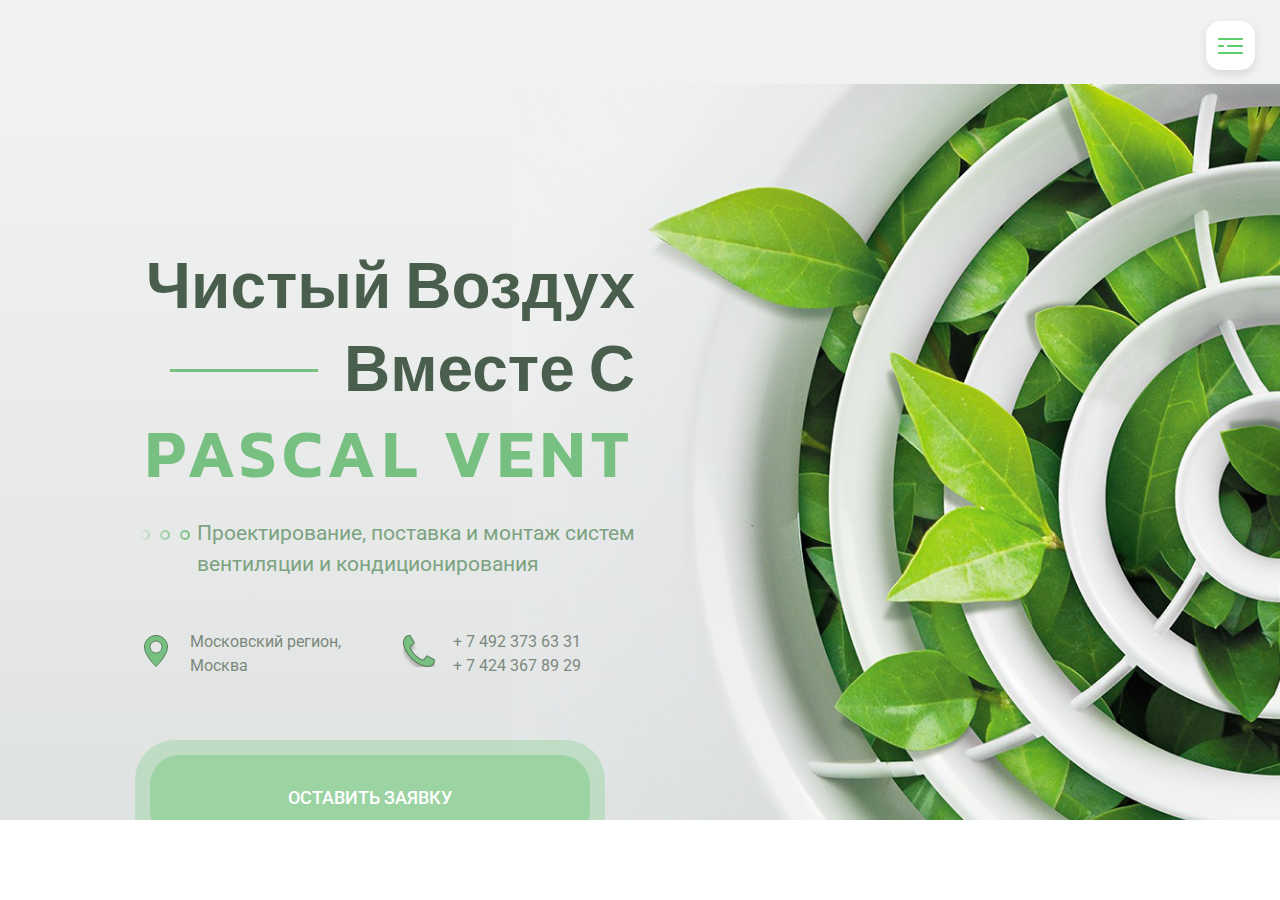
==== commit 65a65756: "create burger" ====
--- a/index.html
+++ b/index.html
@@ -13,7 +13,34 @@
     <div class="wrapper-body">
         <div class="promo-page">
             <div class="promo-page__body">
-                <div class="header">
+                <div class="header-burger__button">
+                    <img src="icons/burger/icon burger.png" alt="">
+                </div>
+                <!-- <div class="header">
+                        <div class="header-logo">
+                            <img src="/icons/promo/logo.svg" alt="">
+                        </div>
+                        <div class="header-menu ">
+                            <nav class="menu">
+                                <a class="menu__link" href="#">Услуги</a>
+                                <a class="menu__link" href="#">О Нас</a>
+                                <a class="menu__link" href="#">Польза Продукта</a>
+                                <a class="menu__link" href="#">Оборудование</a>
+                                <a class="menu__link" href="#">Этапы Работы</a>
+                                <a class="menu__link" href="#">Отзывы</a>
+                            </nav>
+                        </div>
+                        <div class="header-contact">
+                            <div class="contact-button__wrapper">
+                                <a href="#"><div class="contact__button">
+                                    <span>Связаться</span>
+                                </div>
+                            </a>
+                            </div>
+                        </div>
+                 
+                </div> -->
+                <div class="header-menu__burger">
                     <div class="header-logo">
                         <img src="/icons/promo/logo.svg" alt="">
                     </div>
@@ -35,7 +62,8 @@
                         </a>
                         </div>
                     </div>
-                </div>
+             
+            </div>
                 </div>
                
                 <div class="promo">
@@ -150,7 +178,7 @@
 
 
 
-
+<!-- 
 
 
 
@@ -701,7 +729,7 @@
                 </div>
             </div>
         </div>
-    </div>
+    </div> -->
     <script src="js/main.js"></script>
     <script src="js/slider.js"></script>
     <script src="js/slider2.js"></script>
--- a/style/style.css
+++ b/style/style.css
@@ -1 +1 @@
-@charset "UTF-8";*,::after,::before{box-sizing:border-box}ol[class],ul[class]{padding:0}blockquote,body,dd,dl,figcaption,figure,h1,h2,h3,h4,li,ol[class],p,ul[class]{margin:0}a{text-decoration:none;color:#000}body{min-height:100vh;scroll-behavior:smooth;text-rendering:optimizeSpeed;line-height:1.5}ol[class],ul[class]{list-style:none}a:not([class]){-webkit-text-decoration-skip:ink;text-decoration-skip-ink:auto}img{max-width:100%;display:block}article>*+*{margin-top:1em}button,input,select,textarea{font:inherit}@media (prefers-reduced-motion:reduce){*{animation-duration:0s!important;animation-iteration-count:1!important;transition-duration:0s!important;scroll-behavior:auto!important}}.promo-page{width:100%;height:820px;background:linear-gradient(180deg,#f1f1f1 0,#f0f2f1 16.25%,#ebedec 43.26%,#e6e8e7 72.5%,#dee2e1 100%);overflow:hidden}.promo-page__body{max-width:1440px;margin:0 auto}.header{padding:20px 45px 0 45px;display:flex;justify-content:space-between}.header_fixed{background:#d9fadd;z-index:9;position:fixed;top:0;left:0;width:100%;border-bottom-right-radius:70px;border-bottom-left-radius:70px;padding-top:20px;padding-bottom:20px;justify-content:space-around;transition:1s ease all}.header_fixed .header-contact .contact-button__wrapper .contact__button{background:#5ccd6a}.header_fixed .header-contact .contact-button__wrapper .contact__button::after{box-shadow:0 0 0 10px rgba(120,192,130,.2117647059)}.header-menu{display:flex;flex-direction:column;justify-content:center;z-index:6}.header-menu .menu .menu__link{font-family:Roboto,sans-serif;font-weight:400;font-size:.94em;color:#495e4c;margin:0 20px 0 20px;text-transform:lowercase}.header-contact{z-index:5}.header-contact .contact-button__wrapper .contact__button{display:inline-block;width:190px;height:55px;border:none;background:#9cd3a3;border-radius:17px;color:#fff;text-transform:uppercase;font-family:Kanit,sans-serif;font-weight:600;letter-spacing:1px;position:relative;display:flex;justify-content:center;align-items:center;box-shadow:0 0 20px 0 rgba(0,0,0,.2) inset;transition:.3s all ease;cursor:pointer}.header-contact .contact-button__wrapper .contact__button span{display:inline-block;color:#fff;font-family:Roboto,sans-serif;font-weight:500;text-transform:uppercase}.header-contact .contact-button__wrapper .contact__button::after{content:"";display:block;position:absolute;top:0;left:0;width:190px;height:55px;border-radius:15px;box-shadow:0 0 0 10px rgba(255,255,255,.363)}.header-contact .contact-button__wrapper .contact__button:hover{background:#54e165}.header-contact .contact-button__wrapper .contact__button:active{background:#5ccd6a}.promo{display:flex;height:100%;position:relative}.promo-image{width:100%}.promo-image img{position:absolute;top:-80px;right:-340px;height:820px}.promo .promo-info{z-index:6;position:absolute;left:135px;top:80px}.promo .promo-info .promo-info__title{width:500px}.promo .promo-info .promo-info__title .promo-info__title-text{font-family:Kanit,sans-serif;font-weight:600;font-size:4em;color:#495e4c;text-align:end;line-height:1.3em}.promo .promo-info .promo-info__title :nth-child(2){text-align:end}.promo .promo-info .promo-info__title :nth-child(2)::before{content:"";width:148px;height:3px;background:#78c081;position:absolute;left:35px;top:125px}.promo .promo-info .promo-info__title :last-child{color:#78c081;letter-spacing:6px;text-transform:uppercase;font-size:4.2em}.promo .promo-info__subtitle{width:500px;padding:20px 0 60px 0}.promo .promo-info__subtitle-text{display:flex}.promo .promo-info__subtitle-text .item{color:#7ca381;font-family:Roboto,sans-serif;font-weight:400;font-size:1.3em}.promo .promo-info__subtitle-text :first-child{display:flex;flex-shrink:0;margin-right:2px}.promo .promo-info__subtitle-text :first-child img{width:10px;height:10px;margin:12px 5px 0 5px}.promo .promo-info__subtitle-contact{display:flex;justify-content:space-around;padding:50px 0 60px 0}.promo .promo-info__geo{color:#7b897d;font-family:Roboto,sans-serif;font-weight:400;font-size:1em;width:154px;height:50px;position:relative}.promo .promo-info__geo::before{display:inline-block;content:"";width:32px;height:32px;top:5px;left:-50px;background:url(../icons/promo/geo.svg);position:absolute}.promo .promo-info__telephone{color:#7b897d;font-family:Roboto,sans-serif;font-weight:400;font-size:1em;position:relative}.promo .promo-info__telephone::before{display:inline-block;content:"";width:32px;height:32px;top:5px;left:-50px;background:url(../icons/promo/telephone.png);position:absolute}.promo .promo-info__subtitle-button{width:470px;height:115px;background:rgba(156,211,163,.4862745098);border-radius:40px;padding:15px 0}.promo .promo-info__subtitle-button .subtitle-button{width:440px;height:85px;background:#9cd3a3;border-radius:30px;margin:0 auto;text-align:center;padding:30px 0;transition:.3s all ease;cursor:pointer}.promo .promo-info__subtitle-button .subtitle-button span{display:inline-block;color:#fff;font-family:Roboto,sans-serif;font-weight:500;text-transform:uppercase;font-size:1.1em}.promo .promo-info__subtitle-button .subtitle-button:hover{background:#54e165}.promo .promo-info__subtitle-button .subtitle-button:active{background:#54e165}.services-page{overflow:hidden}.services-page__body{max-width:1440px;margin:0 auto;display:flex}.services-page__body .services-page__info{display:flex;flex-direction:column;padding:170px 0 170px 135px}.services-page__body .services-page__title .services-page__title-text{position:relative}.services-page__body .services-page__title :last-child::before{content:"";width:245px;height:3px;background:#78c081;position:absolute;left:160px;top:35px}.services-page__body .services-page__text{width:450px;font-family:Roboto,sans-serif;font-weight:400;color:#848484}.services-page__body .services-page__text p{padding:5px 0}.services-page__example{width:100%}.tabs{display:flex;width:100%;position:relative}.tabs .tabs-button{position:absolute;left:155px;top:180px;z-index:7;display:flex;flex-direction:column;height:486px;width:80px;background:#d9fadd;align-items:center;padding:10px 0 10px 0;border-bottom-left-radius:30px 30px;justify-content:space-around;border-top-left-radius:30px 30px}.tabs .tabs-button :first-child{border-top-right-radius:30px 30px}.tabs .tabs-button :last-child{border-top-left-radius:30px 30px}.tabs .tabs-button .tabs-button__item{transform:rotate(-90deg);height:65px;width:233px;font-family:Roboto,sans-serif;font-weight:400;font-size:.8em;text-transform:uppercase;cursor:pointer;padding:25px 25px}.tabs .active{background:#5ccd6a;color:#fff;position:relative}.tabs .active::before{content:"";width:33px;height:33px;background:url(../icons/services/GroupActive.svg) no-repeat;top:17px;left:190px;position:absolute;transform:rotate(0);transition:.4s all ease}.tabs .active__condition{background:#5ccd6a;color:#fff;position:relative}.tabs .active__condition::before{content:"";width:33px;height:33px;background:url(../icons/services/air-conditioningActive.svg) no-repeat;top:17px;left:190px;position:absolute;transform:rotate(90deg);transition:.4s all ease}.tabs .non-active__ventilation{background:#fff;color:#7ca281;position:relative}.tabs .non-active__ventilation::before{content:"";width:33px;height:33px;background:url(../icons/services/GroupNonActive.svg) no-repeat;top:17px;left:190px;position:absolute;transform:rotate(90deg);transition:.4s all ease}.tabs .non-active{background:#fff;color:#7ca281;position:relative}.tabs .non-active::before{content:"";width:33px;height:33px;background:url(../icons/services/air-conditioningNonActive.svg) no-repeat;top:17px;left:190px;position:absolute;transform:rotate(90deg);transition:.4s all ease}.tabs .tabs-content{background:#d9fadd}.tabs-content__plug{width:100%;height:655px;background:#d9fadd;border-bottom-left-radius:65px 65px;border-top-left-radius:65px 65px;position:absolute;z-index:1;left:230px;top:100px}.tabs-content{width:100%;height:655px;position:absolute;z-index:1;left:230px;top:100px;border-bottom-left-radius:65px 65px;border-top-left-radius:65px 65px;display:flex;padding:70px 0 100px 70px}.tabs-content .tabs-content__text{width:350px;height:450px;padding:0 30px}.tabs-content .tabs-content__text .tabs-content__text-item1{position:relative}.tabs-content .tabs-content__text .tabs-content__text-item1::before{position:absolute;left:-50px;top:15px;display:inline-block;content:"";width:34px;height:34px;background:url(../icons/services/tabs__aeration/1.svg)}.tabs-content .tabs-content__text .tabs-content__text-item2{position:relative}.tabs-content .tabs-content__text .tabs-content__text-item2::before{position:absolute;left:-50px;top:15px;display:inline-block;content:"";width:34px;height:34px;background:url(../icons/services/tabs__aeration/2.svg)}.tabs-content .tabs-content__text .tabs-content__text-item3{position:relative}.tabs-content .tabs-content__text .tabs-content__text-item3::before{position:absolute;left:-50px;top:15px;display:inline-block;content:"";width:34px;height:34px;background:url(../icons/services/tabs__aeration/3.svg)}.tabs-content .tabs-content__text .tabs-content__text-item4{position:relative}.tabs-content .tabs-content__text .tabs-content__text-item4::before{position:absolute;left:-50px;top:15px;display:inline-block;content:"";width:34px;height:34px;background:url(../icons/services/tabs__aeration/4.svg)}.tabs-content .tabs-content__text .tabs-content__text-item5{position:relative}.tabs-content .tabs-content__text .tabs-content__text-item5::before{position:absolute;left:-50px;top:15px;display:inline-block;content:"";width:34px;height:34px;background:url(../icons/services/tabs__aeration/5.svg)}.tabs-content .tabs-content__text .tabs-content__text-item6{position:relative}.tabs-content .tabs-content__text .tabs-content__text-item6::before{position:absolute;left:-50px;top:15px;display:inline-block;content:"";width:34px;height:34px;background:url(../icons/services/tabs__aeration/6.svg)}.tabs-content .tabs-content__text .tabs-content__text-item7{position:relative}.tabs-content .tabs-content__text .tabs-content__text-item7::before{position:absolute;left:-50px;top:15px;display:inline-block;content:"";width:34px;height:34px;background:url(../icons/services/tabs__conditioning/1.svg)}.tabs-content .tabs-content__text .tabs-content__text-item8{position:relative}.tabs-content .tabs-content__text .tabs-content__text-item8::before{position:absolute;left:-50px;top:15px;display:inline-block;content:"";width:34px;height:34px;background:url(../icons/services/tabs__conditioning/2.svg)}.tabs-content .tabs-content__text .tabs-content__text-item9{position:relative}.tabs-content .tabs-content__text .tabs-content__text-item9::before{position:absolute;left:-50px;top:15px;display:inline-block;content:"";width:34px;height:34px;background:url(../icons/services/tabs__conditioning/3.svg)}.tabs-content .tabs-content__text .tabs-content__text-item10{position:relative}.tabs-content .tabs-content__text .tabs-content__text-item10::before{position:absolute;left:-50px;top:15px;display:inline-block;content:"";width:34px;height:34px;background:url(../icons/services/tabs__conditioning/4.svg)}.tabs-content .tabs-content__text .tabs-content__text-item11{position:relative}.tabs-content .tabs-content__text .tabs-content__text-item11::before{position:absolute;left:-50px;top:15px;display:inline-block;content:"";width:34px;height:34px;background:url(../icons/services/tabs__conditioning/5.svg)}.tabs-content .tabs-content__text .tabs-content__text-item12{position:relative}.tabs-content .tabs-content__text .tabs-content__text-item12::before{position:absolute;left:-50px;top:15px;display:inline-block;content:"";width:34px;height:34px;background:url(../icons/services/tabs__conditioning/6.svg)}.tabs-content .item-text{font-family:Roboto,sans-serif;font-weight:400;font-size:1.1em;color:#495d4c;padding:20px 0}.tabs-content__img{position:absolute;height:655px;overflow:hidden;box-shadow:-11px 3px 6px -4px rgba(0,0,0,.16)}.ventilation__img{background:url(../image/services/1.png) 50% 50%/cover no-repeat;border-bottom-left-radius:65px 65px;border-top-left-radius:65px 65px;top:0;left:400px;width:100%}.conditioning__img{background:url(../image/services/2.png) 50% 50%/cover no-repeat;border-bottom-left-radius:65px 65px;border-top-left-radius:65px 65px;top:0;left:400px;width:500px}.hide{animation-name:tabsHide;animation-duration:.5s;margin-left:100%}.show{animation-name:tabsShow;animation-duration:.5s;margin-left:0}@keyframes tabsHide{from{margin-left:0}to{margin-left:100%}}@keyframes tabsShow{from{margin-left:100%}to{margin-left:0}}.under-key__body{max-width:1440px;margin:0 auto}.under-key__title{width:900px;height:120px;margin-left:135px;margin-top:170px;margin-bottom:10px;padding-right:100px;position:relative}.under-key__title::after{content:"";width:200px;height:3px;background:#78c081;position:absolute;bottom:14px;right:140px}.under-key__galery{height:auto;position:relative}.under-key__galery .under-key__background-lung{position:absolute;top:-50px;left:-230px;z-index:1}.under-key__galery .under-key__background-group-leaves1{position:absolute;top:10px;left:300px}.under-key__galery .under-key__background-group-leaves2{position:absolute;top:230px;left:420px}.under-key__galery .under-key__background-leaves1{position:absolute;top:100px;right:50px}.under-key__galery .under-key__background-leaves2{position:absolute;top:100px;right:0}.galary{width:100%}.galary-items{display:flex;flex-wrap:wrap;padding:85px 100px 0 100px;justify-content:space-around}.galary-item{position:relative;z-index:7;width:257px;height:135px;margin:25px 0}.galary-item__image{overflow:hidden;position:relative;width:257px;height:135px;background:url(../image/under-key__galery/galary/1.png) top/cover no-repeat;background-clip:padding-box;border-top-left-radius:30px;border-top-right-radius:30px;border-bottom-left-radius:40px;border-bottom-right-radius:40px}.galary-item__price{position:absolute;top:19px;left:0;background:#d9fadd;padding:5px 15px 5px 15px;border-top-left-radius:5px;border-top-right-radius:12px;border-bottom-right-radius:12px;font-family:Roboto,sans-serif;color:#495d4c;font-weight:600}.galary-item__description{padding:10px 0 10px 15px;font-family:Kanit,sans-serif;color:#78c081;font-weight:500;background:#fff;width:257px;height:43px;border-bottom-left-radius:30px;border-bottom-right-radius:30px;position:absolute;bottom:-10px}.air-purification__body{max-width:1440px;margin:0 auto;position:relative}.air-purification__info{padding:100px 135px 0 135px;display:flex}.air-purification__title{position:relative;width:100%}.air-purification__title span{font-size:1em;font-family:Roboto,sans-serif;font-weight:400}.air-purification__title span::before{content:"";top:35px;right:120px;width:100px;height:3px;background:#78c081;position:absolute}.air-purification__text{display:flex;flex-direction:column;width:100%}.air-purification__title{color:#78c081;font-family:Kanit,sans-serif;font-weight:500;font-size:1.6em;text-transform:capitalize}.air-purification__profit{margin:15px 0 0}.air-purification__profit-item{color:#7ca381;font-family:Roboto,sans-serif;font-weight:400;position:relative}.air-purification__profit-item::after{content:"";width:17px;height:17px;background:url(../icons/air-purification/Cooling.svg);top:2px;left:-25px;position:absolute}.air-purification__icons{width:100%;height:300px;display:flex;justify-content:space-around;padding:0 160px 0 160px}.icon-background{width:100px;height:100px;background:#d9fadd;border-radius:50%;display:flex;flex-direction:column;justify-content:center;align-items:center;margin:84px 0 0 0;position:relative}.icon-background span{display:inline-block;color:#495e4c;font-family:Roboto,sans-serif;font-weight:500;font-size:1.4em;position:absolute;width:200px;left:10px;top:130px}.icon__wish{position:relative}.icon__wish::before{content:"";background:url(../icons/air-purification/Vector1.svg) 50% 50%/contain no-repeat;position:absolute;top:15px;right:108px;width:270px;height:50px}.icon__wish::after{content:"";background:url(../icons/air-purification/Vector2.svg) 50% 50%/contain no-repeat;position:absolute;top:15px;left:100px;width:270px;height:50px}.icon__wish span{left:-30px}.icon__implementation{position:relative}.icon__implementation::before{content:"";background:url(../icons/air-purification/Vector3.svg) 50% 50%/contain no-repeat;position:absolute;top:50px;right:102px;width:270px;height:50px}.icon__implementation::after{content:"";background:url(../icons/air-purification/Vector4.svg) 50% 50%/contain no-repeat;position:absolute;top:-20px;left:75px;width:270px;height:50px}.icon__implementation span{left:-5px}.air-purification-title{color:#495e4c;font-size:2.1em;font-family:Kanit,sans-serif;font-weight:500;padding:55px 0 10px 135px;position:relative;z-index:4}.air-purification-wrapper-form{width:100%;height:248px;background:#d9fadd;margin:50px 0 0 0}.air-purification-form-wrapper{padding:0 0 0 135px;position:relative;z-index:3}.air-purification__form{display:flex;align-items:flex-end;justify-content:flex-start;flex-direction:row}.input-text{width:290px;height:55px;background:#fff;border:none;border-radius:15px;color:#7ca381;font-family:Roboto,sans-serif;font-weight:200;padding-left:20px;margin-right:30px}.input_button{display:inline-block;width:230px;height:55px;border:none;background:#9cd3a3;border-radius:15px;color:#fff;text-transform:uppercase;font-family:Kanit,sans-serif;font-weight:600;letter-spacing:1px;position:relative;display:flex;justify-content:center;align-items:center;box-shadow:0 0 20px 0 rgba(0,0,0,.2) inset;cursor:pointer;transition:.3s all ease}.input_button::after{content:"";display:block;position:absolute;top:0;left:0;width:230px;height:55px;border-radius:15px;box-shadow:0 0 0 10px rgba(120,192,130,.24)}.input_button:hover{background:#54e165}.input_button:active{background:#54e165}.bg-decoration{position:absolute;top:0;right:0}.bg-decoration2{position:absolute;top:0;right:160px;z-index:2}.aboutus__body{max-width:1440px;margin:0 auto;position:relative}.aboutus__info{padding:100px 135px 0}.aboutus__peculiarities-dec{position:absolute;top:0;left:-135px}.aboutus-wrapper{display:flex}.aboutus-peculiarities-wrapper{width:100%}.aboutus-peculiarities-wrapper .aboutus-peculiarities-card{width:530px;height:580px;background:#fff;border-radius:50px;box-shadow:0 0 100px rgba(73,93,76,.1);position:relative}.aboutus-peculiarities-wrapper .aboutus-peculiarities__title{padding:30px 30px}.aboutus-peculiarities-wrapper .aboutus-peculiarities__title span{color:#78c081;font-weight:200;text-transform:uppercase;font-size:21px;position:relative;top:-10px;left:5px;padding:0 0 2px 0;border-bottom:1px solid #78c081;display:inline-block}.aboutus-peculiarities-wrapper .aboutus-peculiarities__text{padding:0 30px 30px 50px}.aboutus-peculiarities-wrapper .aboutus-peculiarities__text p{font-family:Roboto,sans-serif;font-weight:300;color:#848484;padding-top:15px}.aboutus-peculiarities-wrapper .aboutus-peculiarities__text p span{font-weight:500}.aboutus-experience-wrapper{display:flex;flex-wrap:wrap}.aboutus-experience-wrapper .aboutus-experience__item{width:215px;height:auto;margin:auto;position:relative}.aboutus-experience-wrapper .aboutus-experience__item .dec-bg{width:50px;height:50px;position:absolute;top:40px;left:80px;border-radius:50%;background:rgba(186,255,195,.25);z-index:1;box-shadow:0 0 50px 42px rgba(186,255,195,.25)}.aboutus-experience-wrapper .aboutus-experience__item-title{color:#78c081;font-family:Kanit,sans-serif;font-weight:500;font-size:1.6em;position:relative;z-index:2}.aboutus-experience-wrapper .aboutus-experience__item-title span{font-size:1.4em}.aboutus-experience-wrapper .aboutus-experience__item-subtitle{font-family:Roboto,sans-serif;color:#7ca381;font-weight:300;font-size:1em;text-align:center;padding-top:15px;position:relative;z-index:2}.aboutus-experience-wrapper{width:100%}.application{overflow:hidden}.application_body{max-width:1440px;margin:0 auto;position:relative}.application-library{width:100%}.application-library img{position:absolute;top:-100px;right:-500px;z-index:1}.application-library__container{position:relative;z-index:3;display:grid;grid-template-columns:1fr 1fr;gap:15px;grid-auto-rows:minmax(350px,430px);align-items:end}.application-library__item img{position:static;border-radius:40px}.application-library .item__2{align-self:start;padding-top:140px}.application-library .item__4{align-self:start;padding-top:80px}.application-content{padding:100px 135px 0 135px;display:flex}.application-content__promo{width:100%;padding:100px 97px 100px 0}.application-content__icons{display:flex;gap:10px;margin:30px 0 28px 0}.application-content__icon{width:70px;height:40px;border-radius:40px;border:1px solid #78c081;display:flex;justify-content:center;align-items:center}.application-content__list{padding:0 0 0 25px;display:flex;flex-direction:column;gap:15px}.application-content__item{font-family:Roboto,sans-serif;font-size:1em;color:#7ca381;position:relative}.application-content__item::before{content:"";position:absolute;background:url(../icons/application/check.svg) 50% 50%/cover no-repeat;width:15px;height:15px;top:4px;left:-25px}.application-content__text{font-family:Roboto,sans-serif;font-weight:300;color:#848484;padding-top:15px;margin:0 0 50px 0}.application-content__text span{font-weight:500}.application-content__button{width:440px;height:85px;background:#9cd3a3;border-radius:30px;margin:0 auto;text-align:center;padding:30px 0;transition:.3s all ease;cursor:pointer;position:relative;box-shadow:rgba(0,0,0,.2) 0 0 20px 0 inset}.application-content__button span{display:inline-block;color:#fff;font-family:Roboto,sans-serif;font-weight:500;text-transform:uppercase;font-size:1.1em}.application-content__button::after{content:"";display:block;position:absolute;top:0;left:0;width:440px;height:85px;border-radius:30px;box-shadow:0 0 0 10px rgba(120,192,130,.24)}.application-content__button:hover{background:#5ccd6a}.application-content__button:active{background:#5ccd6a}.scheme-work__body{max-width:1440px;margin:0 auto;position:relative}.scheme-work__content{padding:0 135px 100px 135px;margin:100px 0 0 0;height:auto}.scheme-work__items{display:grid;grid-template-columns:1fr 1fr;grid-auto-rows:minmax(380px,300px);grid-column-gap:10px}.scheme-work__item{position:relative;padding:30px}.scheme-work__item .scheme-work__item-title{font-family:Kanit,sans-serif;font-size:2.1em;color:#78c081;position:relative;z-index:2}.scheme-work__item .scheme-work__item-text{font-family:Roboto,sans-serif;font-size:1em;color:#495e4c;position:relative;z-index:2;margin-top:15px}.scheme-work__item:nth-child(2n){align-self:end}.scheme-work .end{text-align:end}.scheme-work .item1{position:relative}.scheme-work .item1 img{position:absolute;top:-30px;right:150px;z-index:1}.scheme-work .item1::after{content:"";background:url(../icons/scheme-work/Vector1.svg) 50% 50%/cover no-repeat;width:calc(100% - 50px);height:80px;position:absolute;top:140px;left:150px}.scheme-work .item2{position:relative}.scheme-work .item2 img{position:absolute;top:-30px;left:100px;z-index:1}.scheme-work .item2::after{content:"";background:url(../icons/scheme-work/Vector2.svg) 50% 50%/cover no-repeat;width:calc(100% - 100px);height:80px;position:absolute;top:200px;left:-215px}.scheme-work .item3{position:relative}.scheme-work .item3 img{position:absolute;top:-60px;right:100px;z-index:1}.scheme-work .item3::after{content:"";background:url(../icons/scheme-work/Vector3.svg) 50% 50%/cover no-repeat;width:calc(100% - 356px);height:95px;position:absolute;top:200px;left:415px}.scheme-work .item4{position:relative}.scheme-work .item4 img{position:absolute;top:-40px;left:90px;z-index:1}.scheme-work .item4::after{content:"";background:url(../icons/scheme-work/Vector4.svg) 50% 50%/cover no-repeat;width:calc(100% + 7px);height:139px;position:absolute;top:250px;left:-115px}.scheme-work .item5{position:relative}.scheme-work .item5 img{position:absolute;top:-30px;right:80px;z-index:1}.scheme-work .item5::after{content:"";background:url(../icons/scheme-work/Vector5.svg) 50% 50%/cover no-repeat;width:calc(100% + 120px);height:165px;position:absolute;top:270px;left:300px}.scheme-work .item6 img{position:absolute;top:50px;left:50px;z-index:1}.scheme-work__act{display:flex;justify-content:center;margin:150px 0 0 0;position:relative}.scheme-work__act .scheme-work__act__title{font-family:Kanit,sans-serif;font-size:2.1em;color:#78c081;position:relative;z-index:2}.scheme-work__act img{position:absolute}.portfolio{overflow:hidden;height:900px}.portfolio_body{max-width:1440px;margin:0 auto}.portfolio-content{padding:100px 135px 0 135px;height:500px;position:relative}.portfolio__info{width:100%;display:flex;justify-content:space-between}.portfolio_title{width:400px;height:130px;line-height:60px}.portfolio_text{font-family:Roboto,sans-serif;color:#848484;max-width:640px}.slider-portfolio-wrapper{position:absolute;top:0;margin-top:366px;z-index:3}.slider-portfolio-items{display:flex;flex:1 1 auto;align-items:stretch;-moz-column-gap:30px;column-gap:30px;height:456px;min-width:0}.slider-portfolio__item-body{display:inline-block;width:270px;transition:.4s ease-in all}.slider-portfolio__item{position:relative;overflow:hidden;border-radius:35px}.slider-portfolio__item_logo{position:absolute;width:164px;height:50px;display:flex;justify-content:center;align-items:center;background:#d9fadd;border-top-right-radius:10px;border-bottom-right-radius:10px;top:35px}.slider-portfolio__item_logo img{width:94px;height:30px}.slider-portfolio__item_title{position:absolute;font-family:Kanit,sans-serif;font-size:1.6em;font-weight:500;color:#fff;bottom:80px;left:40px;padding:5px;line-height:25px;text-transform:uppercase}.slider-portfolio__item_subtitle{position:absolute;font-family:Roboto,sans-serif;font-size:.9em;font-weight:300;color:#fff;bottom:45px;left:40px;padding:5px;opacity:0;transition:.1s ease-in}.slider-portfolio__image{min-height:100%;max-width:500px;min-width:500px;cursor:pointer}.slider-portfolio-buttons{margin-top:46px;margin-bottom:25px}.slider-portfolio-buttons .slider-portfolio-buttons__items{display:flex;-moz-column-gap:37px;column-gap:37px}.slider-portfolio-buttons .slider-portfolio-buttons__items .slider-portfolio__prev{display:flex;justify-content:center;align-items:center;position:relative}.slider-portfolio-buttons .slider-portfolio-buttons__items .slider-portfolio__prev span{display:inline-block;height:3px;width:15px;border-radius:40px;position:absolute;top:16px;left:7px}.slider-portfolio-buttons .slider-portfolio-buttons__items .slider-portfolio__prev span:first-child{transform:translateX(4.2px) rotate(-40deg) translateY(-6px)}.slider-portfolio-buttons .slider-portfolio-buttons__items .slider-portfolio__prev span:last-child{transform:translateX(4px) rotate(40deg) translateY(4.8px)}.slider-portfolio-buttons .slider-portfolio-buttons__items .slider-portfolio__next{display:flex;justify-content:center;align-items:center;position:relative;transform:rotate(-180deg)}.slider-portfolio-buttons .slider-portfolio-buttons__items .slider-portfolio__next span{display:inline-block;height:3px;width:15px;border-radius:40px;position:absolute;top:16px;left:7px}.slider-portfolio-buttons .slider-portfolio-buttons__items .slider-portfolio__next span:first-child{transform:translateX(4.2px) rotate(-40deg) translateY(-6px)}.slider-portfolio-buttons .slider-portfolio-buttons__items .slider-portfolio__next span:last-child{transform:translateX(4px) rotate(40deg) translateY(4.8px)}.slider-portfolio-buttons .slider-portfolio-buttons__item{display:inline-block;border-radius:50%;background-color:#fff;width:34px;height:34px;box-shadow:0 0 0 5px rgba(255,255,255,.4117647059);cursor:pointer;transition:.1s ease all}.slider-portfolio-buttons .nonactive{cursor:default}.slider-portfolio-buttons .nonactive span{background:#d9fadd}.slider-portfolio-buttons .active{background:#5ccd6a;box-shadow:0 0 10px 0 rgba(0,0,0,.363) inset}.slider-portfolio-buttons .active:hover{background:#58d667}.slider-portfolio-buttons .active span{background:#fff}.slider-portfolio-buttons .active::after{content:"";display:block;position:absolute;top:0;left:0;width:34px;height:34px;border-radius:50%;box-shadow:0 0 0 5px rgba(120,192,130,.3294117647)}.slider-portfolio-items{transition:.4s all ease-in}.swiper-slide-active{width:500px}.swiper-slide-active .slider-portfolio__item_subtitle{opacity:1;transition:1s ease-in}.active-item{width:500px;transition:.4s all ease-in}.active-item .slider-portfolio__item_subtitle{opacity:1;transition:1s ease-in}.clients{overflow:hidden;background:#d9fadd;position:relative}.clients_body{max-width:1440px;margin:0 auto}.clients-content{padding:150px 135px 100px 135px;display:flex}.clients_info{width:100%}.clients_title{line-height:60px;position:relative}.clients_title::after{content:"";top:30px;right:15px;width:100px;height:3px;background:#78c081;position:absolute}.clients_text{font-family:Roboto,sans-serif;color:#848484;max-width:640px;margin-top:25px}.clients_slider-wrapper{width:100%}.custom-shape-divider-top-1683960565{position:absolute;top:0;left:0;width:100%;overflow:hidden;line-height:0}.custom-shape-divider-top-1683960565 svg{position:relative;display:block;width:calc(100% + 1.3px);height:107px}.custom-shape-divider-top-1683960565 .shape-fill{fill:#fff}.clients--slider-wrapper{position:absolute;width:900px;top:200px;right:0;overflow:hidden}.clients--slider-wrapper .clients--slider-content{width:900px}.clients--slider-wrapper .clients--slider-items{display:flex;-moz-column-gap:30px;column-gap:30px}.clients--slider-wrapper .cleints-sleder_item{display:flex;justify-content:center;align-items:center;position:relative;top:0;right:0}.clients--slider-wrapper .cleints-sleder_item .cleints-sleder_item-image{width:300px;height:115px;background:#fff;display:flex;justify-content:center;align-items:center;border-radius:30px}.clients--slider-buttons{position:relative;left:20px;margin-top:46px;margin-bottom:25px}.clients--slider-buttons .clients--slider-buttons__items{display:flex;-moz-column-gap:37px;column-gap:37px}.clients--slider-buttons .clients--slider-buttons__items .clients--slider__prev{display:flex;justify-content:center;align-items:center;position:relative}.clients--slider-buttons .clients--slider-buttons__items .clients--slider__prev span{display:inline-block;height:3px;width:15px;border-radius:40px;position:absolute;top:16px;left:7px}.clients--slider-buttons .clients--slider-buttons__items .clients--slider__prev span:first-child{transform:translateX(4.2px) rotate(-40deg) translateY(-6px)}.clients--slider-buttons .clients--slider-buttons__items .clients--slider__prev span:last-child{transform:translateX(4px) rotate(40deg) translateY(4.8px)}.clients--slider-buttons .clients--slider-buttons__items .clients--slider__next{display:flex;justify-content:center;align-items:center;position:relative;transform:rotate(-180deg)}.clients--slider-buttons .clients--slider-buttons__items .clients--slider__next span{display:inline-block;height:3px;width:15px;border-radius:40px;position:absolute;top:16px;left:7px}.clients--slider-buttons .clients--slider-buttons__items .clients--slider__next span:first-child{transform:translateX(4.2px) rotate(-40deg) translateY(-6px)}.clients--slider-buttons .clients--slider-buttons__items .clients--slider__next span:last-child{transform:translateX(4px) rotate(40deg) translateY(4.8px)}.clients--slider-buttons .clients--slider-buttons__item{display:inline-block;border-radius:50%;background-color:#fff;width:34px;height:34px;box-shadow:0 0 0 5px rgba(255,255,255,.4117647059);cursor:pointer;transition:.1s ease all}.clients--slider-buttons .nonactive span{background:#d9fadd}.clients--slider-buttons .active{background:#5ccd6a;box-shadow:0 0 10px 0 rgba(0,0,0,.363) inset}.clients--slider-buttons .active:hover{background:#58d667}.clients--slider-buttons .active span{background:#fff}.clients--slider-buttons .active::after{content:"";display:block;position:absolute;top:0;left:0;width:34px;height:34px;border-radius:50%;box-shadow:0 0 0 5px rgba(120,192,130,.3294117647)}.footer{background:url(../image/footer/20356.png) 100% 100%/cover no-repeat;height:528px;width:100%}.footer_body{max-width:1440px;margin:0 auto}.footer_content{padding:0 135px 0 135px;display:flex;font-family:Roboto,sans-serif;color:#7b897d;font-size:1em;flex-wrap:wrap}.footer__info{width:406px;height:auto;padding:80px 0 0 0}.footer__info .footer__logo img{width:80%}.footer__info .footer__text{color:#7ca381;font-family:Roboto,sans-serif;font-size:.9em;display:block;padding:30px 0 30px 0}.footer__info .footer__subtext{padding:30px 0 0 0;margin-top:30px;color:#495d4c;font-family:Kanit,sans-serif;font-size:1.2em;position:relative}.footer__info .footer__subtext::after{content:"";width:95%;height:2px;background:#78c081;position:absolute;top:-10px;left:0}.footer__info .footer__subtext span{color:#78c081;font-size:1.1em}.footer__contacts{padding:100px 0 0 0;margin-left:90px;width:250px}.footer_content__title{font-family:Kanit,sans-serif;font-size:1.6em;color:#495e4c;font-weight:500;margin-bottom:25px}.footer_content__number{padding:15px 0 15px 50px;position:relative;border-bottom:2px solid #bee1c2}.footer_content__number::before{content:"";width:32px;height:32px;background:url(../icons/footer/telephone.png) 50% 50%/contain no-repeat;position:absolute;top:10px;left:0}.footer_content__email{padding:15px 0 15px 50px;position:relative;border-bottom:2px solid #bee1c2}.footer_content__email::before{content:"";width:32px;height:32px;background:url(../icons/footer/envelope.svg) 50% 50%/contain no-repeat;position:absolute;top:10px;left:0}.footer_content__hours{padding:20px 0 15px 50px;position:relative}.footer_content__hours::before{content:"";width:32px;height:32px;background:url(../icons/footer/calendar.svg) 50% 50%/contain no-repeat;position:absolute;top:10px;left:0}.footer_content__location{padding:15px 0 15px 50px;position:relative}.footer_content__location::before{content:"";width:32px;height:32px;background:url(../icons/footer/pin.png) 50% 50%/contain no-repeat;position:absolute;top:10px;left:0}.footer__form-wrapper{padding:100px 0 0 90px}.footer__form-title{font-family:Kanit,sans-serif;font-size:1.6em;color:#495e4c;font-weight:500}.footer-form_element{display:flex;flex-direction:column}.input_name{margin-top:25px}.input_number{margin-top:20px}.input_button{margin-top:35px}.window--application{width:100%;height:100vh;background:rgba(217,250,221,.6156862745);-webkit-backdrop-filter:blur(5px);backdrop-filter:blur(5px);position:absolute;top:0}.window--application-wrapper{width:100%;height:100%;background:rgba(255,255,255,.0352941176);display:flex;justify-content:center;align-items:center;padding:30px}.window--application-body{position:relative}.window--application-body .window--application-card{width:412px;height:561px;background:#d9fadd;border-radius:50px;display:flex;flex-direction:column;box-shadow:0 0 8px 2px rgba(0,0,0,.2)}.window--application-body .window--application-card .window--application-title{align-self:center;padding-top:35px;margin-bottom:20px}.window--application-body .window--application-card .window--application-title .window--application-title__text{padding:0 40px 0 40px;margin:0 10px 0 10px;font-size:40px;font-weight:600;position:relative}.window--application-body .window--application-card .window--application-title .window--application-title__text::after{content:"";width:120px;height:2px;background:#78c081;position:absolute;top:92px;left:196px}.window--application-body .window--application-card .window--application-form{width:100%;height:300px;background:#fff;border-radius:35px}.window--application-body .window--application-card .window--application-form .window--application__form{display:flex;flex-direction:column;padding:0 30px 0 30px}.window--application-body .window--application-card .window--application-form .window--application__form .input-text{width:100%;height:49px;box-shadow:0 0 3px 0 rgba(92,205,105,.493)}.window--application-body .window--application-card .window--application-form .window--application__form .input_button{width:100%}.window--application-body .window--application-card .window--application-form .window--application__form .input_button::after{width:100%}.window--application-body .window--application-card .window--application-logo{align-self:center;margin:15px 0 15px 0}.window--application-body .window--application-button{width:50px;height:50px;background:#5ccd6a;border-radius:15px;position:absolute;top:-75px;right:0;display:flex;justify-content:center;align-items:center;cursor:pointer;box-shadow:0 0 7px 0 rgba(0,0,0,.14) inset;transition:.1s all ease}.window--application-body .window--application-button .window--application-button-body::before{content:"";width:50px;height:50px;position:absolute;top:0;left:0;box-shadow:0 0 0 7px rgba(120,192,129,.68);border-radius:14px}.window--application-body .window--application-button:hover{background:#54e165}.hideWindowForm{display:none}.showWindowForm{display:block;z-index:7}@media (max-width:480px){.window--application-body .window--application-card{width:100%;height:auto}.window--application-body .window--application-card .window--application-title .window--application-title__text{padding:0 10px 0 10px;margin:0;font-size:calc(24px + .2604166667vw)}.window--application-body .window--application-card .window--application-title .window--application-title__text::after{display:none}.window--application-wrapper{justify-content:space-evenly;align-items:stretch;flex-direction:column}}.window-contentUs{width:100%;height:100vh;z-index:8;background:rgba(217,250,221,.6156862745);-webkit-backdrop-filter:blur(5px);backdrop-filter:blur(5px);position:absolute;top:0;left:0}.window-contentUs-wrapper{width:100%;height:100%;display:flex;justify-content:center;align-items:center;padding:30px}.window-contentUs-card{width:445px;height:auto;background:#d9fadd;box-shadow:0 0 8px 2px rgba(0,0,0,.2);border-radius:50px;position:relative}.window-contentUs-title{padding:35px 35px 20px 35px}.window-contentUs-title .window-contentUs-title-text{font-size:calc(33px + .8333333333%);position:relative}.window-contentUs-title .window-contentUs-title-text::after{content:"";width:120px;height:2px;background:#78c081;position:absolute;top:75px;left:106px}.window-contentUs-contacts{width:100%;height:298px;background:#fff;border-radius:50px;font-family:Roboto,sans-serif;color:#7ca381;font-weight:400;padding:35px 35px}.window-contentUs-contacts .window-contentUs-contacts__text{font-size:1em}.window-contentUs-contacts .window-contentUs-contacts__schedule{margin:15px 0 25px 0;font-weight:500}.window-contentUs-contacts .window-contentUs-contacts__schedule span{display:inline-block;margin:17px 0 0 0;position:relative;padding-left:35px}.window-contentUs-contacts .window-contentUs-contacts__schedule span::before{content:"";background:url(../icons/contactUs/clock.svg) 50% 50%/cover no-repeat;position:absolute;width:22px;height:22px;left:0}.window-contentUs-contacts .window-contentUs-contacts__phone{color:#7b897d;font-weight:500;display:flex;justify-content:space-between;padding:0 10px 0 40px}.window-contentUs-contacts .window-contentUs-contacts__phone span{position:relative}.window-contentUs-contacts .window-contentUs-contacts__phone span::before{content:"";background:url(../icons/contactUs/phone.png) 50% 50%/cover no-repeat;position:absolute;width:22px;height:22px;left:-35px}.window--contactUs-button{width:50px;height:50px;background:#5ccd6a;border-radius:15px;position:absolute;top:-75px;right:0;display:flex;justify-content:center;align-items:center;cursor:pointer;box-shadow:0 0 7px 0 rgba(0,0,0,.14) inset;transition:.1s all ease}.window--contactUs-button .window--contactUs-button-body::before{content:"";width:50px;height:50px;position:absolute;top:0;left:0;box-shadow:0 0 0 7px rgba(120,192,129,.68);border-radius:15px}.window--contactUs-button:hover{background:#54e165}.hideWindowForm{display:none}.showWindowForm{display:block;z-index:7}*{font-size:16px}.title{color:#495e4c;font-size:2.8em;font-family:Kanit,sans-serif;font-weight:600;text-transform:capitalize}+@charset "UTF-8";*,::after,::before{box-sizing:border-box}ol[class],ul[class]{padding:0}blockquote,body,dd,dl,figcaption,figure,h1,h2,h3,h4,li,ol[class],p,ul[class]{margin:0}a{text-decoration:none;color:#000}body{min-height:100vh;scroll-behavior:smooth;text-rendering:optimizeSpeed;line-height:1.5}ol[class],ul[class]{list-style:none}a:not([class]){-webkit-text-decoration-skip:ink;text-decoration-skip-ink:auto}img{max-width:100%;display:block}article>*+*{margin-top:1em}button,input,select,textarea{font:inherit}@media (prefers-reduced-motion:reduce){*{animation-duration:0s!important;animation-iteration-count:1!important;transition-duration:0s!important;scroll-behavior:auto!important}}.promo-page{width:100%;height:820px;background:linear-gradient(180deg,#f1f1f1 0,#f0f2f1 16.25%,#ebedec 43.26%,#e6e8e7 72.5%,#dee2e1 100%);overflow:hidden}.promo-page__body{max-width:1440px;margin:0 auto}.header{padding:20px 45px 0 45px;display:flex;justify-content:space-between;align-content:center;position:fixed;z-index:7;max-width:1440px;margin:0 auto;width:100%}.header_fixed{background:#d9fadd;border-bottom-right-radius:70px;border-bottom-left-radius:70px;padding-top:20px;padding-bottom:20px;justify-content:space-between;transition:.1s ease all}.header_fixed .header-contact .contact-button__wrapper .contact__button{background:#5ccd6a}.header_fixed .header-contact .contact-button__wrapper .contact__button::after{box-shadow:0 0 0 10px rgba(120,192,130,.2117647059)}.header-menu{display:flex;flex-direction:column;justify-content:center;z-index:6}.header-menu .menu .menu__link{font-family:Roboto,sans-serif;font-weight:400;font-size:.94em;color:#495e4c;margin:0 20px 0 20px;text-transform:lowercase}.header-contact{z-index:5}.header-contact .contact-button__wrapper .contact__button{display:inline-block;width:190px;height:55px;border:none;background:#9cd3a3;border-radius:17px;color:#fff;text-transform:uppercase;font-family:Kanit,sans-serif;font-weight:600;letter-spacing:1px;position:relative;display:flex;justify-content:center;align-items:center;box-shadow:0 0 20px 0 rgba(0,0,0,.2) inset;transition:.3s all ease;cursor:pointer}.header-contact .contact-button__wrapper .contact__button span{display:inline-block;color:#fff;font-family:Roboto,sans-serif;font-weight:500;text-transform:uppercase}.header-contact .contact-button__wrapper .contact__button::after{content:"";display:block;position:absolute;top:0;left:0;width:190px;height:55px;border-radius:15px;box-shadow:0 0 0 10px rgba(255,255,255,.363)}.header-contact .contact-button__wrapper .contact__button:hover{background:#54e165}.header-contact .contact-button__wrapper .contact__button:active{background:#5ccd6a}.promo{display:flex;height:100%;position:relative;top:80px}.promo-image{width:100%}.promo-image img{position:absolute;top:-80px;right:-340px;height:820px}.promo .promo-info{z-index:6;position:absolute;left:135px;top:80px}.promo .promo-info .promo-info__title{width:500px}.promo .promo-info .promo-info__title .promo-info__title-text{font-family:Kanit,sans-serif;font-weight:600;font-size:4em;color:#495e4c;text-align:end;line-height:1.3em}.promo .promo-info .promo-info__title :nth-child(2){text-align:end}.promo .promo-info .promo-info__title :nth-child(2)::before{content:"";width:148px;height:3px;background:#78c081;position:absolute;left:35px;top:125px}.promo .promo-info .promo-info__title :last-child{color:#78c081;letter-spacing:6px;text-transform:uppercase;font-size:4.2em}.promo .promo-info__subtitle{width:500px;padding:20px 0 60px 0}.promo .promo-info__subtitle-text{display:flex}.promo .promo-info__subtitle-text .item{color:#7ca381;font-family:Roboto,sans-serif;font-weight:400;font-size:1.3em}.promo .promo-info__subtitle-text :first-child{display:flex;flex-shrink:0;margin-right:2px}.promo .promo-info__subtitle-text :first-child img{width:10px;height:10px;margin:12px 5px 0 5px}.promo .promo-info__subtitle-contact{display:flex;justify-content:space-around;padding:50px 0 60px 0}.promo .promo-info__geo{color:#7b897d;font-family:Roboto,sans-serif;font-weight:400;font-size:1em;width:154px;height:50px;position:relative}.promo .promo-info__geo::before{display:inline-block;content:"";width:32px;height:32px;top:5px;left:-50px;background:url(../icons/promo/geo.svg);position:absolute}.promo .promo-info__telephone{color:#7b897d;font-family:Roboto,sans-serif;font-weight:400;font-size:1em;position:relative}.promo .promo-info__telephone::before{display:inline-block;content:"";width:32px;height:32px;top:5px;left:-50px;background:url(../icons/promo/telephone.png);position:absolute}.promo .promo-info__subtitle-button{width:470px;height:115px;background:rgba(156,211,163,.4862745098);border-radius:40px;padding:15px 0}.promo .promo-info__subtitle-button .subtitle-button{width:440px;height:85px;background:#9cd3a3;border-radius:30px;margin:0 auto;text-align:center;padding:30px 0;transition:.3s all ease;cursor:pointer}.promo .promo-info__subtitle-button .subtitle-button span{display:inline-block;color:#fff;font-family:Roboto,sans-serif;font-weight:500;text-transform:uppercase;font-size:1.1em}.promo .promo-info__subtitle-button .subtitle-button:hover{background:#54e165}.promo .promo-info__subtitle-button .subtitle-button:active{background:#54e165}.services-page{overflow:hidden}.services-page__body{max-width:1440px;margin:0 auto;display:flex}.services-page__body .services-page__info{display:flex;flex-direction:column;padding:170px 0 170px 135px}.services-page__body .services-page__title .services-page__title-text{position:relative}.services-page__body .services-page__title :last-child::before{content:"";width:245px;height:3px;background:#78c081;position:absolute;left:160px;top:35px}.services-page__body .services-page__text{width:450px;font-family:Roboto,sans-serif;font-weight:400;color:#848484}.services-page__body .services-page__text p{padding:5px 0}.services-page__example{width:100%}.tabs{display:flex;width:100%;position:relative}.tabs .tabs-button{position:absolute;left:155px;top:180px;z-index:6;display:flex;flex-direction:column;height:486px;width:80px;background:#d9fadd;align-items:center;padding:10px 0 10px 0;border-bottom-left-radius:30px 30px;justify-content:space-around;border-top-left-radius:30px 30px}.tabs .tabs-button :first-child{border-top-right-radius:30px 30px}.tabs .tabs-button :last-child{border-top-left-radius:30px 30px}.tabs .tabs-button .tabs-button__item{transform:rotate(-90deg);height:65px;width:233px;font-family:Roboto,sans-serif;font-weight:400;font-size:.8em;text-transform:uppercase;cursor:pointer;padding:25px 25px}.tabs .active{background:#5ccd6a;color:#fff;position:relative}.tabs .active::before{content:"";width:33px;height:33px;background:url(../icons/services/GroupActive.svg) no-repeat;top:17px;left:190px;position:absolute;transform:rotate(0);transition:.4s all ease}.tabs .active__condition{background:#5ccd6a;color:#fff;position:relative}.tabs .active__condition::before{content:"";width:33px;height:33px;background:url(../icons/services/air-conditioningActive.svg) no-repeat;top:17px;left:190px;position:absolute;transform:rotate(90deg);transition:.4s all ease}.tabs .non-active__ventilation{background:#fff;color:#7ca281;position:relative}.tabs .non-active__ventilation::before{content:"";width:33px;height:33px;background:url(../icons/services/GroupNonActive.svg) no-repeat;top:17px;left:190px;position:absolute;transform:rotate(90deg);transition:.4s all ease}.tabs .non-active{background:#fff;color:#7ca281;position:relative}.tabs .non-active::before{content:"";width:33px;height:33px;background:url(../icons/services/air-conditioningNonActive.svg) no-repeat;top:17px;left:190px;position:absolute;transform:rotate(90deg);transition:.4s all ease}.tabs .tabs-content{background:#d9fadd}.tabs-content__plug{width:100%;height:655px;background:#d9fadd;border-bottom-left-radius:65px 65px;border-top-left-radius:65px 65px;position:absolute;z-index:1;left:230px;top:100px}.tabs-content{width:100%;height:655px;position:absolute;z-index:1;left:230px;top:100px;border-bottom-left-radius:65px 65px;border-top-left-radius:65px 65px;display:flex;padding:70px 0 100px 70px}.tabs-content .tabs-content__text{width:350px;height:450px;padding:0 30px}.tabs-content .tabs-content__text .tabs-content__text-item1{position:relative}.tabs-content .tabs-content__text .tabs-content__text-item1::before{position:absolute;left:-50px;top:15px;display:inline-block;content:"";width:34px;height:34px;background:url(../icons/services/tabs__aeration/1.svg)}.tabs-content .tabs-content__text .tabs-content__text-item2{position:relative}.tabs-content .tabs-content__text .tabs-content__text-item2::before{position:absolute;left:-50px;top:15px;display:inline-block;content:"";width:34px;height:34px;background:url(../icons/services/tabs__aeration/2.svg)}.tabs-content .tabs-content__text .tabs-content__text-item3{position:relative}.tabs-content .tabs-content__text .tabs-content__text-item3::before{position:absolute;left:-50px;top:15px;display:inline-block;content:"";width:34px;height:34px;background:url(../icons/services/tabs__aeration/3.svg)}.tabs-content .tabs-content__text .tabs-content__text-item4{position:relative}.tabs-content .tabs-content__text .tabs-content__text-item4::before{position:absolute;left:-50px;top:15px;display:inline-block;content:"";width:34px;height:34px;background:url(../icons/services/tabs__aeration/4.svg)}.tabs-content .tabs-content__text .tabs-content__text-item5{position:relative}.tabs-content .tabs-content__text .tabs-content__text-item5::before{position:absolute;left:-50px;top:15px;display:inline-block;content:"";width:34px;height:34px;background:url(../icons/services/tabs__aeration/5.svg)}.tabs-content .tabs-content__text .tabs-content__text-item6{position:relative}.tabs-content .tabs-content__text .tabs-content__text-item6::before{position:absolute;left:-50px;top:15px;display:inline-block;content:"";width:34px;height:34px;background:url(../icons/services/tabs__aeration/6.svg)}.tabs-content .tabs-content__text .tabs-content__text-item7{position:relative}.tabs-content .tabs-content__text .tabs-content__text-item7::before{position:absolute;left:-50px;top:15px;display:inline-block;content:"";width:34px;height:34px;background:url(../icons/services/tabs__conditioning/1.svg)}.tabs-content .tabs-content__text .tabs-content__text-item8{position:relative}.tabs-content .tabs-content__text .tabs-content__text-item8::before{position:absolute;left:-50px;top:15px;display:inline-block;content:"";width:34px;height:34px;background:url(../icons/services/tabs__conditioning/2.svg)}.tabs-content .tabs-content__text .tabs-content__text-item9{position:relative}.tabs-content .tabs-content__text .tabs-content__text-item9::before{position:absolute;left:-50px;top:15px;display:inline-block;content:"";width:34px;height:34px;background:url(../icons/services/tabs__conditioning/3.svg)}.tabs-content .tabs-content__text .tabs-content__text-item10{position:relative}.tabs-content .tabs-content__text .tabs-content__text-item10::before{position:absolute;left:-50px;top:15px;display:inline-block;content:"";width:34px;height:34px;background:url(../icons/services/tabs__conditioning/4.svg)}.tabs-content .tabs-content__text .tabs-content__text-item11{position:relative}.tabs-content .tabs-content__text .tabs-content__text-item11::before{position:absolute;left:-50px;top:15px;display:inline-block;content:"";width:34px;height:34px;background:url(../icons/services/tabs__conditioning/5.svg)}.tabs-content .tabs-content__text .tabs-content__text-item12{position:relative}.tabs-content .tabs-content__text .tabs-content__text-item12::before{position:absolute;left:-50px;top:15px;display:inline-block;content:"";width:34px;height:34px;background:url(../icons/services/tabs__conditioning/6.svg)}.tabs-content .item-text{font-family:Roboto,sans-serif;font-weight:400;font-size:1.1em;color:#495d4c;padding:20px 0}.tabs-content__img{position:absolute;height:655px;overflow:hidden;box-shadow:-11px 3px 6px -4px rgba(0,0,0,.16)}.ventilation__img{background:url(../image/services/1.png) 50% 50%/cover no-repeat;border-bottom-left-radius:65px 65px;border-top-left-radius:65px 65px;top:0;left:400px;width:100%}.conditioning__img{background:url(../image/services/2.png) 50% 50%/cover no-repeat;border-bottom-left-radius:65px 65px;border-top-left-radius:65px 65px;top:0;left:400px;width:500px}.hide{animation-name:tabsHide;animation-duration:.5s;margin-left:100%}.show{animation-name:tabsShow;animation-duration:.5s;margin-left:0}@keyframes tabsHide{from{margin-left:0}to{margin-left:100%}}@keyframes tabsShow{from{margin-left:100%}to{margin-left:0}}.under-key__body{max-width:1440px;margin:0 auto}.under-key__title{width:900px;height:120px;margin-left:135px;margin-top:170px;margin-bottom:10px;padding-right:100px;position:relative}.under-key__title::after{content:"";width:200px;height:3px;background:#78c081;position:absolute;bottom:14px;right:140px}.under-key__galery{height:auto;position:relative}.under-key__galery .under-key__background-lung{position:absolute;top:-50px;left:-230px;z-index:1}.under-key__galery .under-key__background-group-leaves1{position:absolute;top:10px;left:300px}.under-key__galery .under-key__background-group-leaves2{position:absolute;top:230px;left:420px}.under-key__galery .under-key__background-leaves1{position:absolute;top:100px;right:50px}.under-key__galery .under-key__background-leaves2{position:absolute;top:100px;right:0}.galary{width:100%}.galary-items{display:flex;flex-wrap:wrap;padding:85px 100px 0 100px;justify-content:space-around}.galary-item{position:relative;z-index:6;width:257px;height:135px;margin:25px 0}.galary-item__image{overflow:hidden;position:relative;width:257px;height:135px;background:url(../image/under-key__galery/galary/1.png) top/cover no-repeat;background-clip:padding-box;border-top-left-radius:30px;border-top-right-radius:30px;border-bottom-left-radius:40px;border-bottom-right-radius:40px}.galary-item__price{position:absolute;top:19px;left:0;background:#d9fadd;padding:5px 15px 5px 15px;border-top-left-radius:5px;border-top-right-radius:12px;border-bottom-right-radius:12px;font-family:Roboto,sans-serif;color:#495d4c;font-weight:600}.galary-item__description{padding:10px 0 10px 15px;font-family:Kanit,sans-serif;color:#78c081;font-weight:500;background:#fff;width:257px;height:43px;border-bottom-left-radius:30px;border-bottom-right-radius:30px;position:absolute;bottom:-10px}.air-purification__body{max-width:1440px;margin:0 auto;position:relative}.air-purification__info{padding:100px 135px 0 135px;display:flex}.air-purification__title{position:relative;width:100%}.air-purification__title span{font-size:1em;font-family:Roboto,sans-serif;font-weight:400}.air-purification__title span::before{content:"";top:35px;right:120px;width:100px;height:3px;background:#78c081;position:absolute}.air-purification__text{display:flex;flex-direction:column;width:100%}.air-purification__title{color:#78c081;font-family:Kanit,sans-serif;font-weight:500;font-size:1.6em;text-transform:capitalize}.air-purification__profit{margin:15px 0 0}.air-purification__profit-item{color:#7ca381;font-family:Roboto,sans-serif;font-weight:400;position:relative}.air-purification__profit-item::after{content:"";width:17px;height:17px;background:url(../icons/air-purification/Cooling.svg);top:2px;left:-25px;position:absolute}.air-purification__icons{width:100%;height:300px;display:flex;justify-content:space-around;padding:0 160px 0 160px}.icon-background{width:100px;height:100px;background:#d9fadd;border-radius:50%;display:flex;flex-direction:column;justify-content:center;align-items:center;margin:84px 0 0 0;position:relative}.icon-background span{display:inline-block;color:#495e4c;font-family:Roboto,sans-serif;font-weight:500;font-size:1.4em;position:absolute;width:200px;left:10px;top:130px}.icon__wish{position:relative}.icon__wish::before{content:"";background:url(../icons/air-purification/Vector1.svg) 50% 50%/contain no-repeat;position:absolute;top:15px;right:108px;width:270px;height:50px}.icon__wish::after{content:"";background:url(../icons/air-purification/Vector2.svg) 50% 50%/contain no-repeat;position:absolute;top:15px;left:100px;width:270px;height:50px}.icon__wish span{left:-30px}.icon__implementation{position:relative}.icon__implementation::before{content:"";background:url(../icons/air-purification/Vector3.svg) 50% 50%/contain no-repeat;position:absolute;top:50px;right:102px;width:270px;height:50px}.icon__implementation::after{content:"";background:url(../icons/air-purification/Vector4.svg) 50% 50%/contain no-repeat;position:absolute;top:-20px;left:75px;width:270px;height:50px}.icon__implementation span{left:-5px}.air-purification-title{color:#495e4c;font-size:2.1em;font-family:Kanit,sans-serif;font-weight:500;padding:55px 0 10px 135px;position:relative;z-index:4}.air-purification-wrapper-form{width:100%;height:248px;background:#d9fadd;margin:50px 0 0 0}.air-purification-form-wrapper{padding:0 0 0 135px;position:relative;z-index:3}.air-purification__form{display:flex;align-items:flex-end;justify-content:flex-start;flex-direction:row}.input-text{width:290px;height:55px;background:#fff;border:none;border-radius:15px;color:#7ca381;font-family:Roboto,sans-serif;font-weight:200;padding-left:20px;margin-right:30px}.input_button{display:inline-block;width:230px;height:55px;border:none;background:#9cd3a3;border-radius:15px;color:#fff;text-transform:uppercase;font-family:Kanit,sans-serif;font-weight:600;letter-spacing:1px;position:relative;display:flex;justify-content:center;align-items:center;box-shadow:0 0 20px 0 rgba(0,0,0,.2) inset;cursor:pointer;transition:.3s all ease}.input_button::after{content:"";display:block;position:absolute;top:0;left:0;width:230px;height:55px;border-radius:15px;box-shadow:0 0 0 10px rgba(120,192,130,.24)}.input_button:hover{background:#54e165}.input_button:active{background:#54e165}.bg-decoration{position:absolute;top:0;right:0}.bg-decoration2{position:absolute;top:0;right:160px;z-index:2}.aboutus__body{max-width:1440px;margin:0 auto;position:relative}.aboutus__info{padding:100px 135px 0}.aboutus__peculiarities-dec{position:absolute;top:0;left:-135px}.aboutus-wrapper{display:flex}.aboutus-peculiarities-wrapper{width:100%}.aboutus-peculiarities-wrapper .aboutus-peculiarities-card{width:530px;height:580px;background:#fff;border-radius:50px;box-shadow:0 0 100px rgba(73,93,76,.1);position:relative}.aboutus-peculiarities-wrapper .aboutus-peculiarities__title{padding:30px 30px}.aboutus-peculiarities-wrapper .aboutus-peculiarities__title span{color:#78c081;font-weight:200;text-transform:uppercase;font-size:21px;position:relative;top:-10px;left:5px;padding:0 0 2px 0;border-bottom:1px solid #78c081;display:inline-block}.aboutus-peculiarities-wrapper .aboutus-peculiarities__text{padding:0 30px 30px 50px}.aboutus-peculiarities-wrapper .aboutus-peculiarities__text p{font-family:Roboto,sans-serif;font-weight:300;color:#848484;padding-top:15px}.aboutus-peculiarities-wrapper .aboutus-peculiarities__text p span{font-weight:500}.aboutus-experience-wrapper{display:flex;flex-wrap:wrap}.aboutus-experience-wrapper .aboutus-experience__item{width:215px;height:auto;margin:auto;position:relative}.aboutus-experience-wrapper .aboutus-experience__item .dec-bg{width:50px;height:50px;position:absolute;top:40px;left:80px;border-radius:50%;background:rgba(186,255,195,.25);z-index:1;box-shadow:0 0 50px 42px rgba(186,255,195,.25)}.aboutus-experience-wrapper .aboutus-experience__item-title{color:#78c081;font-family:Kanit,sans-serif;font-weight:500;font-size:1.6em;position:relative;z-index:2}.aboutus-experience-wrapper .aboutus-experience__item-title span{font-size:1.4em}.aboutus-experience-wrapper .aboutus-experience__item-subtitle{font-family:Roboto,sans-serif;color:#7ca381;font-weight:300;font-size:1em;text-align:center;padding-top:15px;position:relative;z-index:2}.aboutus-experience-wrapper{width:100%}.application{overflow:hidden}.application_body{max-width:1440px;margin:0 auto;position:relative}.application-library{width:100%}.application-library img{position:absolute;top:-100px;right:-500px;z-index:1}.application-library__container{position:relative;z-index:3;display:grid;grid-template-columns:1fr 1fr;gap:15px;grid-auto-rows:minmax(350px,430px);align-items:end}.application-library__item img{position:static;border-radius:40px}.application-library .item__2{align-self:start;padding-top:140px}.application-library .item__4{align-self:start;padding-top:80px}.application-content{padding:100px 135px 0 135px;display:flex}.application-content__promo{width:100%;padding:100px 97px 100px 0}.application-content__icons{display:flex;gap:10px;margin:30px 0 28px 0}.application-content__icon{width:70px;height:40px;border-radius:40px;border:1px solid #78c081;display:flex;justify-content:center;align-items:center}.application-content__list{padding:0 0 0 25px;display:flex;flex-direction:column;gap:15px}.application-content__item{font-family:Roboto,sans-serif;font-size:1em;color:#7ca381;position:relative}.application-content__item::before{content:"";position:absolute;background:url(../icons/application/check.svg) 50% 50%/cover no-repeat;width:15px;height:15px;top:4px;left:-25px}.application-content__text{font-family:Roboto,sans-serif;font-weight:300;color:#848484;padding-top:15px;margin:0 0 50px 0}.application-content__text span{font-weight:500}.application-content__button{width:440px;height:85px;background:#9cd3a3;border-radius:30px;margin:0 auto;text-align:center;padding:30px 0;transition:.3s all ease;cursor:pointer;position:relative;box-shadow:rgba(0,0,0,.2) 0 0 20px 0 inset}.application-content__button span{display:inline-block;color:#fff;font-family:Roboto,sans-serif;font-weight:500;text-transform:uppercase;font-size:1.1em}.application-content__button::after{content:"";display:block;position:absolute;top:0;left:0;width:440px;height:85px;border-radius:30px;box-shadow:0 0 0 10px rgba(120,192,130,.24)}.application-content__button:hover{background:#5ccd6a}.application-content__button:active{background:#5ccd6a}.scheme-work__body{max-width:1440px;margin:0 auto;position:relative}.scheme-work__content{padding:0 135px 100px 135px;margin:100px 0 0 0;height:auto}.scheme-work__items{display:grid;grid-template-columns:1fr 1fr;grid-auto-rows:minmax(380px,300px);grid-column-gap:10px}.scheme-work__item{position:relative;padding:30px}.scheme-work__item .scheme-work__item-title{font-family:Kanit,sans-serif;font-size:2.1em;color:#78c081;position:relative;z-index:2}.scheme-work__item .scheme-work__item-text{font-family:Roboto,sans-serif;font-size:1em;color:#495e4c;position:relative;z-index:2;margin-top:15px}.scheme-work__item:nth-child(2n){align-self:end}.scheme-work .end{text-align:end}.scheme-work .item1{position:relative}.scheme-work .item1 img{position:absolute;top:-30px;right:150px;z-index:1}.scheme-work .item1::after{content:"";background:url(../icons/scheme-work/Vector1.svg) 50% 50%/cover no-repeat;width:calc(100% - 50px);height:80px;position:absolute;top:140px;left:150px}.scheme-work .item2{position:relative}.scheme-work .item2 img{position:absolute;top:-30px;left:100px;z-index:1}.scheme-work .item2::after{content:"";background:url(../icons/scheme-work/Vector2.svg) 50% 50%/cover no-repeat;width:calc(100% - 100px);height:80px;position:absolute;top:200px;left:-215px}.scheme-work .item3{position:relative}.scheme-work .item3 img{position:absolute;top:-60px;right:100px;z-index:1}.scheme-work .item3::after{content:"";background:url(../icons/scheme-work/Vector3.svg) 50% 50%/cover no-repeat;width:calc(100% - 356px);height:95px;position:absolute;top:200px;left:415px}.scheme-work .item4{position:relative}.scheme-work .item4 img{position:absolute;top:-40px;left:90px;z-index:1}.scheme-work .item4::after{content:"";background:url(../icons/scheme-work/Vector4.svg) 50% 50%/cover no-repeat;width:calc(100% + 7px);height:139px;position:absolute;top:250px;left:-115px}.scheme-work .item5{position:relative}.scheme-work .item5 img{position:absolute;top:-30px;right:80px;z-index:1}.scheme-work .item5::after{content:"";background:url(../icons/scheme-work/Vector5.svg) 50% 50%/cover no-repeat;width:calc(100% + 120px);height:165px;position:absolute;top:270px;left:300px}.scheme-work .item6 img{position:absolute;top:50px;left:50px;z-index:1}.scheme-work__act{display:flex;justify-content:center;margin:150px 0 0 0;position:relative}.scheme-work__act .scheme-work__act__title{font-family:Kanit,sans-serif;font-size:2.1em;color:#78c081;position:relative;z-index:2}.scheme-work__act img{position:absolute}.portfolio{overflow:hidden;height:900px}.portfolio_body{max-width:1440px;margin:0 auto}.portfolio-content{padding:100px 135px 0 135px;height:500px;position:relative}.portfolio__info{width:100%;display:flex;justify-content:space-between}.portfolio_title{width:400px;height:130px;line-height:60px}.portfolio_text{font-family:Roboto,sans-serif;color:#848484;max-width:640px}.slider-portfolio-wrapper{position:absolute;top:0;margin-top:366px;z-index:3}.slider-portfolio-items{display:flex;flex:1 1 auto;align-items:stretch;-moz-column-gap:30px;column-gap:30px;height:456px;min-width:0}.slider-portfolio__item-body{display:inline-block;width:270px;transition:.4s ease-in all}.slider-portfolio__item{position:relative;overflow:hidden;border-radius:35px}.slider-portfolio__item_logo{position:absolute;width:164px;height:50px;display:flex;justify-content:center;align-items:center;background:#d9fadd;border-top-right-radius:10px;border-bottom-right-radius:10px;top:35px}.slider-portfolio__item_logo img{width:94px;height:30px}.slider-portfolio__item_title{position:absolute;font-family:Kanit,sans-serif;font-size:1.6em;font-weight:500;color:#fff;bottom:80px;left:40px;padding:5px;line-height:25px;text-transform:uppercase}.slider-portfolio__item_subtitle{position:absolute;font-family:Roboto,sans-serif;font-size:.9em;font-weight:300;color:#fff;bottom:45px;left:40px;padding:5px;opacity:0;transition:.1s ease-in}.slider-portfolio__image{min-height:100%;max-width:500px;min-width:500px;cursor:pointer}.slider-portfolio-buttons{margin-top:46px;margin-bottom:25px}.slider-portfolio-buttons .slider-portfolio-buttons__items{display:flex;-moz-column-gap:37px;column-gap:37px}.slider-portfolio-buttons .slider-portfolio-buttons__items .slider-portfolio__prev{display:flex;justify-content:center;align-items:center;position:relative}.slider-portfolio-buttons .slider-portfolio-buttons__items .slider-portfolio__prev span{display:inline-block;height:3px;width:15px;border-radius:40px;position:absolute;top:16px;left:7px}.slider-portfolio-buttons .slider-portfolio-buttons__items .slider-portfolio__prev span:first-child{transform:translateX(4.2px) rotate(-40deg) translateY(-6px)}.slider-portfolio-buttons .slider-portfolio-buttons__items .slider-portfolio__prev span:last-child{transform:translateX(4px) rotate(40deg) translateY(4.8px)}.slider-portfolio-buttons .slider-portfolio-buttons__items .slider-portfolio__next{display:flex;justify-content:center;align-items:center;position:relative;transform:rotate(-180deg)}.slider-portfolio-buttons .slider-portfolio-buttons__items .slider-portfolio__next span{display:inline-block;height:3px;width:15px;border-radius:40px;position:absolute;top:16px;left:7px}.slider-portfolio-buttons .slider-portfolio-buttons__items .slider-portfolio__next span:first-child{transform:translateX(4.2px) rotate(-40deg) translateY(-6px)}.slider-portfolio-buttons .slider-portfolio-buttons__items .slider-portfolio__next span:last-child{transform:translateX(4px) rotate(40deg) translateY(4.8px)}.slider-portfolio-buttons .slider-portfolio-buttons__item{display:inline-block;border-radius:50%;background-color:#fff;width:34px;height:34px;box-shadow:0 0 0 5px rgba(255,255,255,.4117647059);cursor:pointer;transition:.1s ease all}.slider-portfolio-buttons .nonactive{cursor:default}.slider-portfolio-buttons .nonactive span{background:#d9fadd}.slider-portfolio-buttons .active{background:#5ccd6a;box-shadow:0 0 10px 0 rgba(0,0,0,.363) inset}.slider-portfolio-buttons .active:hover{background:#58d667}.slider-portfolio-buttons .active span{background:#fff}.slider-portfolio-buttons .active::after{content:"";display:block;position:absolute;top:0;left:0;width:34px;height:34px;border-radius:50%;box-shadow:0 0 0 5px rgba(120,192,130,.3294117647)}.slider-portfolio-items{transition:.4s all ease-in}.swiper-slide-active{width:500px}.swiper-slide-active .slider-portfolio__item_subtitle{opacity:1;transition:1s ease-in}.active-item{width:500px;transition:.4s all ease-in}.active-item .slider-portfolio__item_subtitle{opacity:1;transition:1s ease-in}.clients{overflow:hidden;background:#d9fadd;position:relative}.clients_body{max-width:1440px;margin:0 auto}.clients-content{padding:150px 135px 100px 135px;display:flex}.clients_info{width:100%}.clients_title{line-height:60px;position:relative}.clients_title::after{content:"";top:30px;right:15px;width:100px;height:3px;background:#78c081;position:absolute}.clients_text{font-family:Roboto,sans-serif;color:#848484;max-width:640px;margin-top:25px}.clients_slider-wrapper{width:100%}.custom-shape-divider-top-1683960565{position:absolute;top:0;left:0;width:100%;overflow:hidden;line-height:0}.custom-shape-divider-top-1683960565 svg{position:relative;display:block;width:calc(100% + 1.3px);height:107px}.custom-shape-divider-top-1683960565 .shape-fill{fill:#fff}.clients--slider-wrapper{position:absolute;width:900px;top:200px;right:0;overflow:hidden}.clients--slider-wrapper .clients--slider-content{width:900px}.clients--slider-wrapper .clients--slider-items{display:flex;-moz-column-gap:30px;column-gap:30px}.clients--slider-wrapper .cleints-sleder_item{display:flex;justify-content:center;align-items:center;position:relative;top:0;right:0}.clients--slider-wrapper .cleints-sleder_item .cleints-sleder_item-image{width:300px;height:115px;background:#fff;display:flex;justify-content:center;align-items:center;border-radius:30px}.clients--slider-buttons{position:relative;left:20px;margin-top:46px;margin-bottom:25px}.clients--slider-buttons .clients--slider-buttons__items{display:flex;-moz-column-gap:37px;column-gap:37px}.clients--slider-buttons .clients--slider-buttons__items .clients--slider__prev{display:flex;justify-content:center;align-items:center;position:relative}.clients--slider-buttons .clients--slider-buttons__items .clients--slider__prev span{display:inline-block;height:3px;width:15px;border-radius:40px;position:absolute;top:16px;left:7px}.clients--slider-buttons .clients--slider-buttons__items .clients--slider__prev span:first-child{transform:translateX(4.2px) rotate(-40deg) translateY(-6px)}.clients--slider-buttons .clients--slider-buttons__items .clients--slider__prev span:last-child{transform:translateX(4px) rotate(40deg) translateY(4.8px)}.clients--slider-buttons .clients--slider-buttons__items .clients--slider__next{display:flex;justify-content:center;align-items:center;position:relative;transform:rotate(-180deg)}.clients--slider-buttons .clients--slider-buttons__items .clients--slider__next span{display:inline-block;height:3px;width:15px;border-radius:40px;position:absolute;top:16px;left:7px}.clients--slider-buttons .clients--slider-buttons__items .clients--slider__next span:first-child{transform:translateX(4.2px) rotate(-40deg) translateY(-6px)}.clients--slider-buttons .clients--slider-buttons__items .clients--slider__next span:last-child{transform:translateX(4px) rotate(40deg) translateY(4.8px)}.clients--slider-buttons .clients--slider-buttons__item{display:inline-block;border-radius:50%;background-color:#fff;width:34px;height:34px;box-shadow:0 0 0 5px rgba(255,255,255,.4117647059);cursor:pointer;transition:.1s ease all}.clients--slider-buttons .nonactive span{background:#d9fadd}.clients--slider-buttons .active{background:#5ccd6a;box-shadow:0 0 10px 0 rgba(0,0,0,.363) inset}.clients--slider-buttons .active:hover{background:#58d667}.clients--slider-buttons .active span{background:#fff}.clients--slider-buttons .active::after{content:"";display:block;position:absolute;top:0;left:0;width:34px;height:34px;border-radius:50%;box-shadow:0 0 0 5px rgba(120,192,130,.3294117647)}.footer{background:url(../image/footer/20356.png) 100% 100%/cover no-repeat;height:528px;width:100%}.footer_body{max-width:1440px;margin:0 auto}.footer_content{padding:0 135px 0 135px;display:flex;font-family:Roboto,sans-serif;color:#7b897d;font-size:1em;flex-wrap:wrap}.footer__info{width:406px;height:auto;padding:80px 0 0 0}.footer__info .footer__logo img{width:80%}.footer__info .footer__text{color:#7ca381;font-family:Roboto,sans-serif;font-size:.9em;display:block;padding:30px 0 30px 0}.footer__info .footer__subtext{padding:30px 0 0 0;margin-top:30px;color:#495d4c;font-family:Kanit,sans-serif;font-size:1.2em;position:relative}.footer__info .footer__subtext::after{content:"";width:95%;height:2px;background:#78c081;position:absolute;top:-10px;left:0}.footer__info .footer__subtext span{color:#78c081;font-size:1.1em}.footer__contacts{padding:100px 0 0 0;margin-left:90px;width:250px}.footer_content__title{font-family:Kanit,sans-serif;font-size:1.6em;color:#495e4c;font-weight:500;margin-bottom:25px}.footer_content__number{padding:15px 0 15px 50px;position:relative;border-bottom:2px solid #bee1c2}.footer_content__number::before{content:"";width:32px;height:32px;background:url(../icons/footer/telephone.png) 50% 50%/contain no-repeat;position:absolute;top:10px;left:0}.footer_content__email{padding:15px 0 15px 50px;position:relative;border-bottom:2px solid #bee1c2}.footer_content__email::before{content:"";width:32px;height:32px;background:url(../icons/footer/envelope.svg) 50% 50%/contain no-repeat;position:absolute;top:10px;left:0}.footer_content__hours{padding:20px 0 15px 50px;position:relative}.footer_content__hours::before{content:"";width:32px;height:32px;background:url(../icons/footer/calendar.svg) 50% 50%/contain no-repeat;position:absolute;top:10px;left:0}.footer_content__location{padding:15px 0 15px 50px;position:relative}.footer_content__location::before{content:"";width:32px;height:32px;background:url(../icons/footer/pin.png) 50% 50%/contain no-repeat;position:absolute;top:10px;left:0}.footer__form-wrapper{padding:100px 0 0 90px}.footer__form-title{font-family:Kanit,sans-serif;font-size:1.6em;color:#495e4c;font-weight:500}.footer-form_element{display:flex;flex-direction:column}.input_name{margin-top:25px}.input_number{margin-top:20px}.input_button{margin-top:35px}.window--application{width:100%;height:100vh;background:rgba(217,250,221,.6156862745);-webkit-backdrop-filter:blur(5px);backdrop-filter:blur(5px);position:absolute;top:0}.window--application-wrapper{width:100%;height:100%;background:rgba(255,255,255,.0352941176);display:flex;justify-content:center;align-items:center;padding:30px}.window--application-body{position:relative}.window--application-body .window--application-card{width:412px;height:561px;background:#d9fadd;border-radius:50px;display:flex;flex-direction:column;box-shadow:0 0 8px 2px rgba(0,0,0,.2)}.window--application-body .window--application-card .window--application-title{align-self:center;padding-top:35px;margin-bottom:20px}.window--application-body .window--application-card .window--application-title .window--application-title__text{padding:0 40px 0 40px;margin:0 10px 0 10px;font-size:40px;font-weight:600;position:relative}.window--application-body .window--application-card .window--application-title .window--application-title__text::after{content:"";width:120px;height:2px;background:#78c081;position:absolute;top:92px;left:196px}.window--application-body .window--application-card .window--application-form{width:100%;height:300px;background:#fff;border-radius:35px}.window--application-body .window--application-card .window--application-form .window--application__form{display:flex;flex-direction:column;padding:0 30px 0 30px}.window--application-body .window--application-card .window--application-form .window--application__form .input-text{width:100%;height:49px;box-shadow:0 0 3px 0 rgba(92,205,105,.493)}.window--application-body .window--application-card .window--application-form .window--application__form .input_button{width:100%}.window--application-body .window--application-card .window--application-form .window--application__form .input_button::after{width:100%}.window--application-body .window--application-card .window--application-logo{align-self:center;margin:15px 0 15px 0}.window--application-body .window--application-button{width:50px;height:50px;background:#5ccd6a;border-radius:15px;position:absolute;top:-75px;right:0;display:flex;justify-content:center;align-items:center;cursor:pointer;box-shadow:0 0 7px 0 rgba(0,0,0,.14) inset;transition:.1s all ease}.window--application-body .window--application-button .window--application-button-body::before{content:"";width:50px;height:50px;position:absolute;top:0;left:0;box-shadow:0 0 0 7px rgba(120,192,129,.68);border-radius:14px}.window--application-body .window--application-button:hover{background:#54e165}.hideWindowForm{display:none}.showWindowForm{display:block;z-index:7}@media (max-width:480px){.window--application-body .window--application-card{width:100%;height:auto}.window--application-body .window--application-card .window--application-title .window--application-title__text{padding:0 10px 0 10px;margin:0;font-size:calc(24px + .2604166667vw)}.window--application-body .window--application-card .window--application-title .window--application-title__text::after{display:none}.window--application-wrapper{justify-content:space-evenly;align-items:stretch;flex-direction:column}}.window-contentUs{width:100%;height:100vh;z-index:8;background:rgba(217,250,221,.6156862745);-webkit-backdrop-filter:blur(5px);backdrop-filter:blur(5px);position:absolute;top:0;left:0}.window-contentUs-wrapper{width:100%;height:100%;display:flex;justify-content:center;align-items:center;padding:30px}.window-contentUs-card{width:445px;height:auto;background:#d9fadd;box-shadow:0 0 8px 2px rgba(0,0,0,.2);border-radius:50px;position:relative}.window-contentUs-title{padding:35px 35px 20px 35px}.window-contentUs-title .window-contentUs-title-text{font-size:calc(33px + .8333333333%);position:relative}.window-contentUs-title .window-contentUs-title-text::after{content:"";width:120px;height:2px;background:#78c081;position:absolute;top:75px;left:106px}.window-contentUs-contacts{width:100%;height:298px;background:#fff;border-radius:50px;font-family:Roboto,sans-serif;color:#7ca381;font-weight:400;padding:35px 35px}.window-contentUs-contacts .window-contentUs-contacts__text{font-size:1em}.window-contentUs-contacts .window-contentUs-contacts__schedule{margin:15px 0 25px 0;font-weight:500}.window-contentUs-contacts .window-contentUs-contacts__schedule span{display:inline-block;margin:17px 0 0 0;position:relative;padding-left:35px}.window-contentUs-contacts .window-contentUs-contacts__schedule span::before{content:"";background:url(../icons/contactUs/clock.svg) 50% 50%/cover no-repeat;position:absolute;width:22px;height:22px;left:0}.window-contentUs-contacts .window-contentUs-contacts__phone{color:#7b897d;font-weight:500;display:flex;justify-content:space-between;padding:0 10px 0 40px}.window-contentUs-contacts .window-contentUs-contacts__phone span{position:relative}.window-contentUs-contacts .window-contentUs-contacts__phone span::before{content:"";background:url(../icons/contactUs/phone.png) 50% 50%/cover no-repeat;position:absolute;width:22px;height:22px;left:-35px}.window--contactUs-button{width:50px;height:50px;background:#5ccd6a;border-radius:15px;position:absolute;top:-75px;right:0;display:flex;justify-content:center;align-items:center;cursor:pointer;box-shadow:0 0 7px 0 rgba(0,0,0,.14) inset;transition:.1s all ease}.window--contactUs-button .window--contactUs-button-body::before{content:"";width:50px;height:50px;position:absolute;top:0;left:0;box-shadow:0 0 0 7px rgba(120,192,129,.68);border-radius:15px}.window--contactUs-button:hover{background:#54e165}.hideWindowForm{display:none}.showWindowForm{display:block;z-index:7}.header-menu__burger{padding:20px 20px 50px 20px;flex-direction:column;row-gap:30px;position:absolute;right:-790px;background:#d9fadd;width:300px;height:auto;border-radius:30px;z-index:7;display:flex;opacity:0;transition:1s all ease}.header-menu__burger .header-logo{width:168px}.header-menu__burger .menu{display:flex;flex-direction:column}.header-menu__burger .menu .menu__link{font-size:1.4em;padding:15px 0 0 0;text-transform:uppercase}.header-menu__burger .header-contact .contact__button{width:250px;margin-right:50px}.header-menu__burger .header-contact .contact__button::after{width:250px}.header-burger__button{width:100%;display:flex;justify-content:flex-end;padding:15px 15px 0 0}.burger-activate{display:flex;opacity:1;right:0;transition:1s all ease}*{font-size:16px}.title{color:#495e4c;font-size:2.8em;font-family:Kanit,sans-serif;font-weight:600;text-transform:capitalize}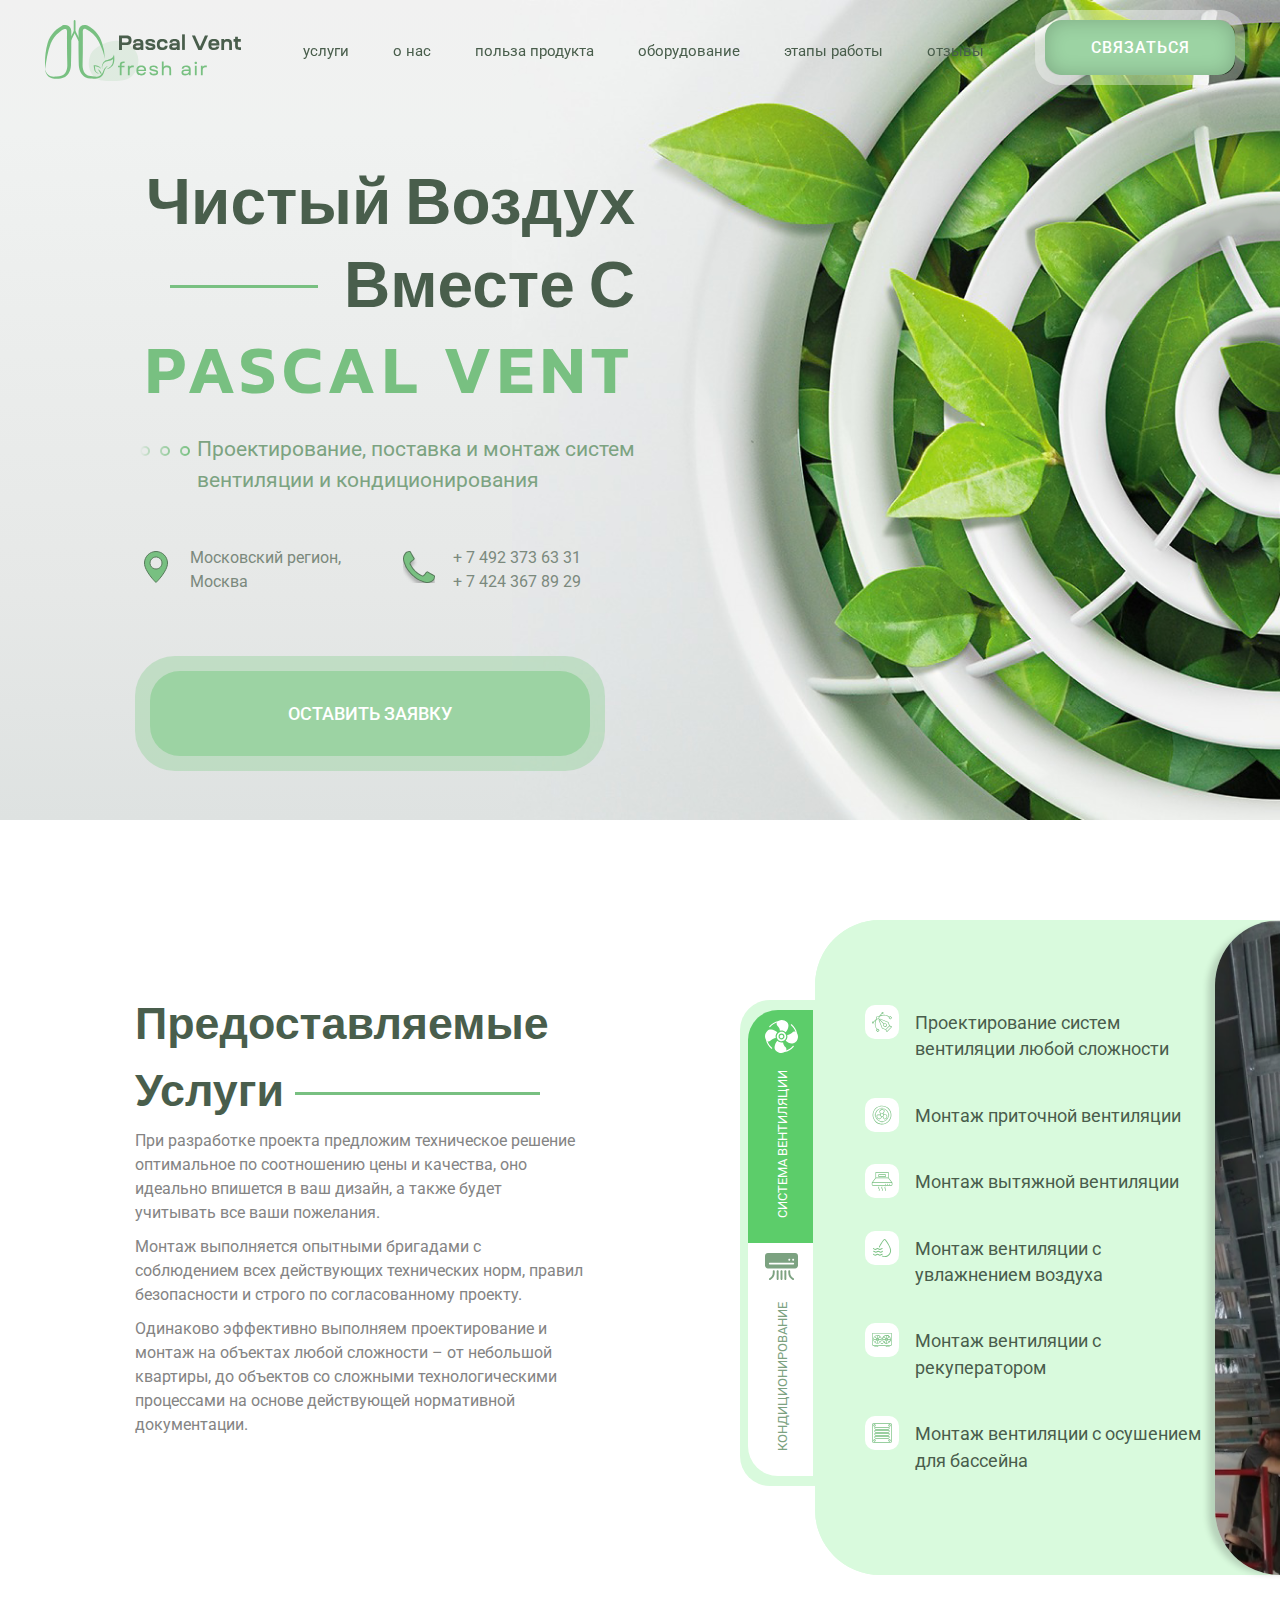
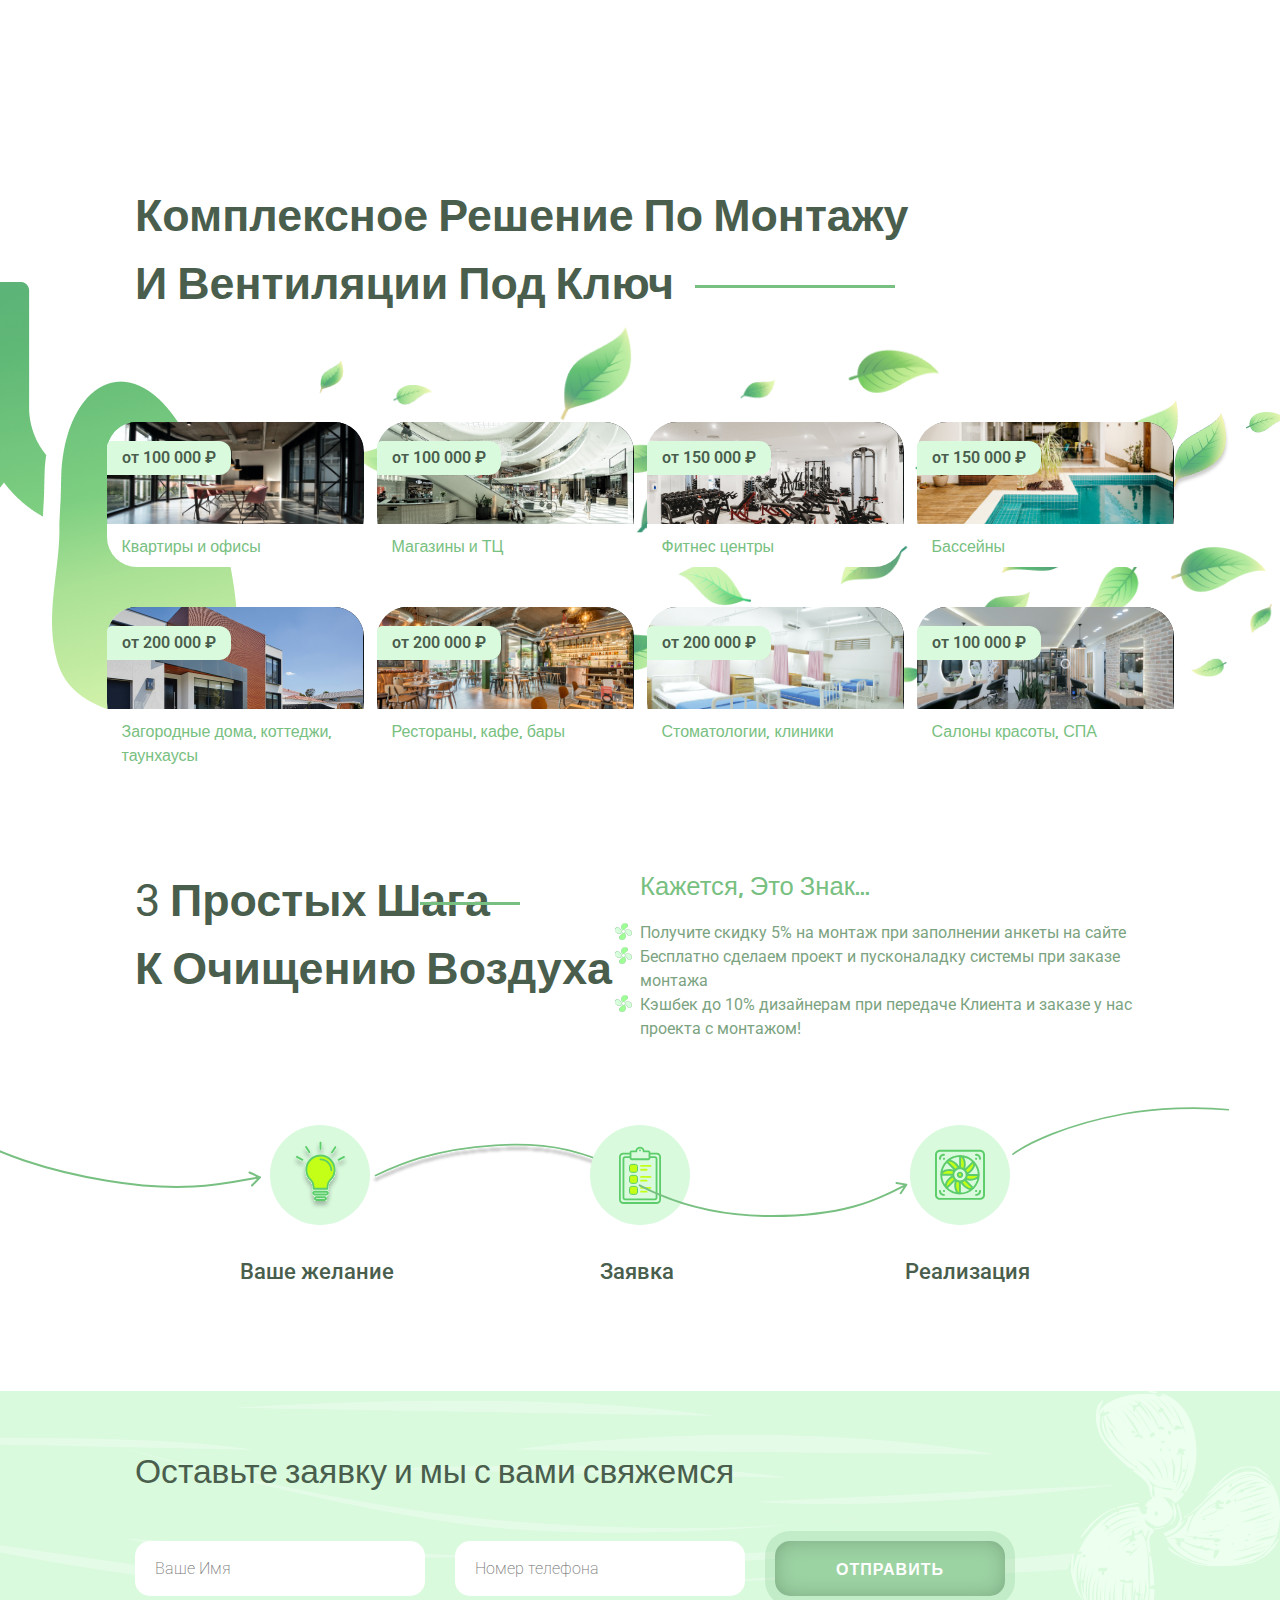
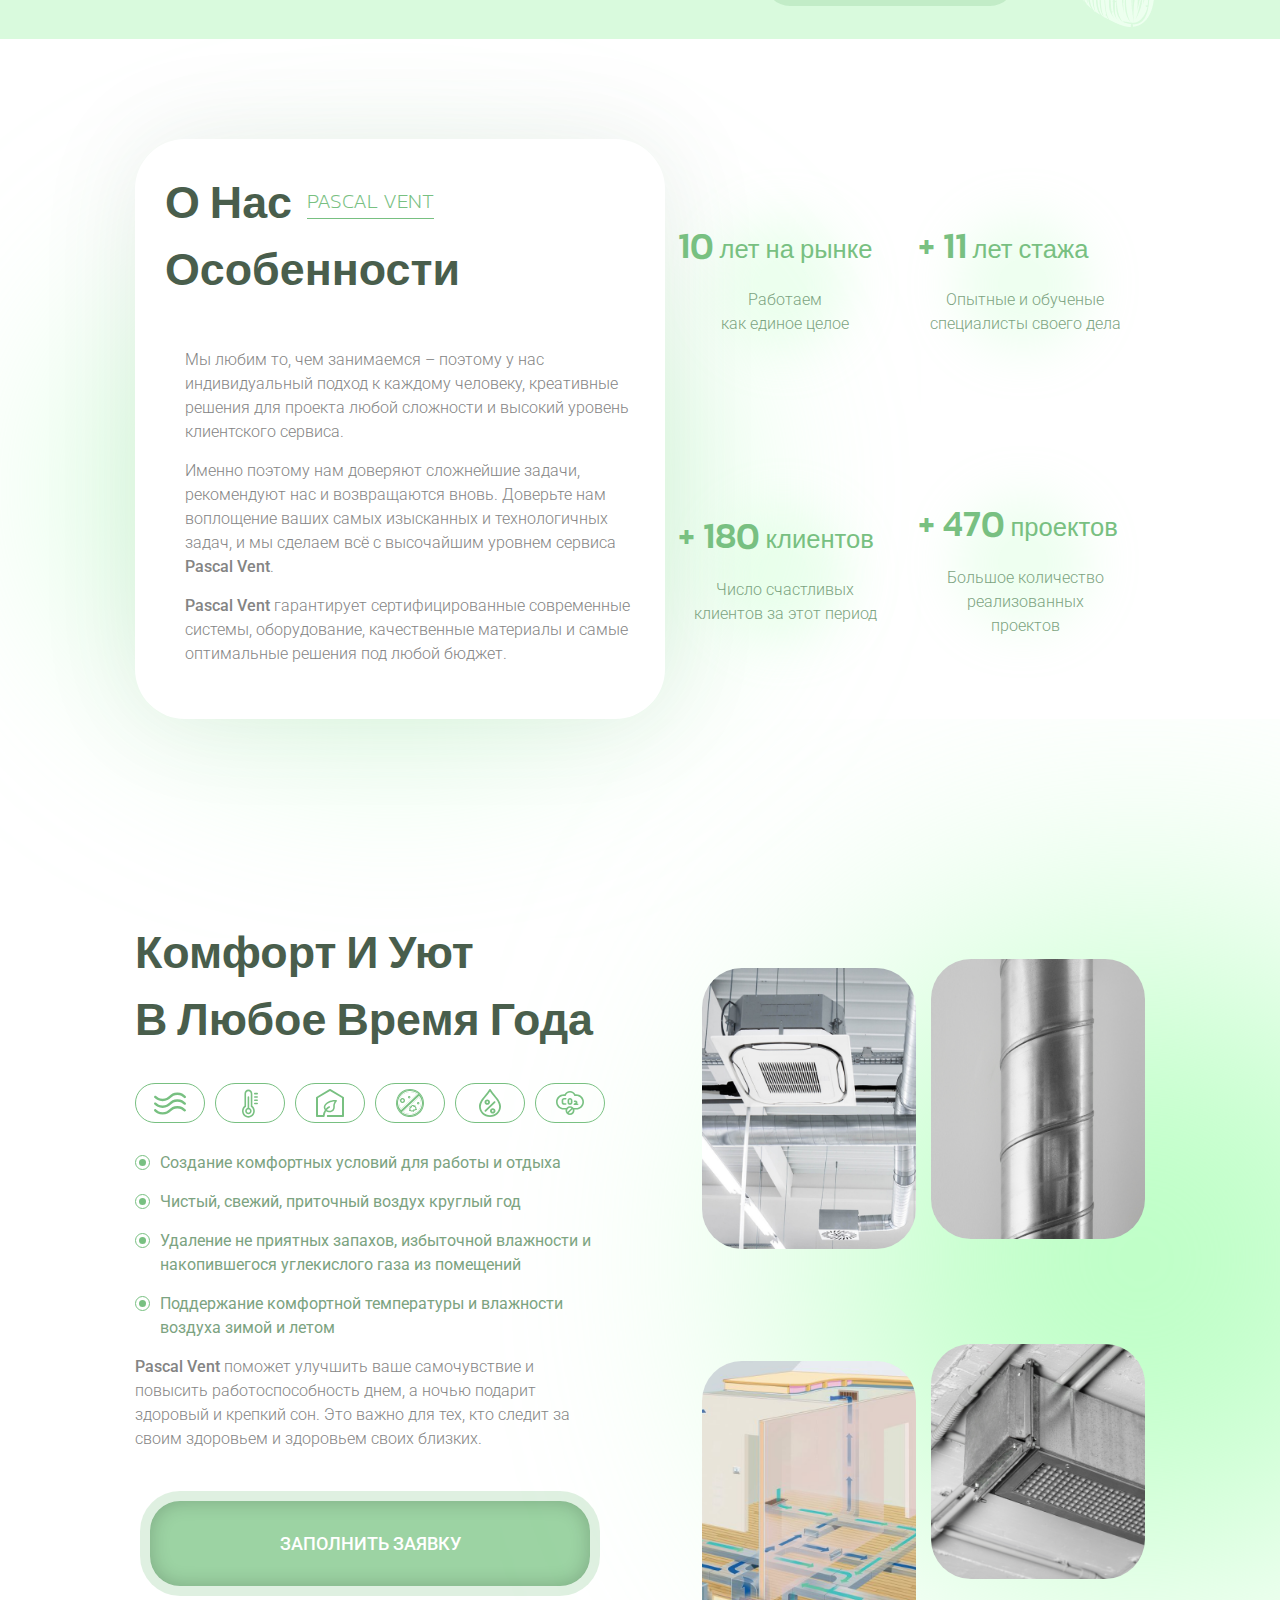
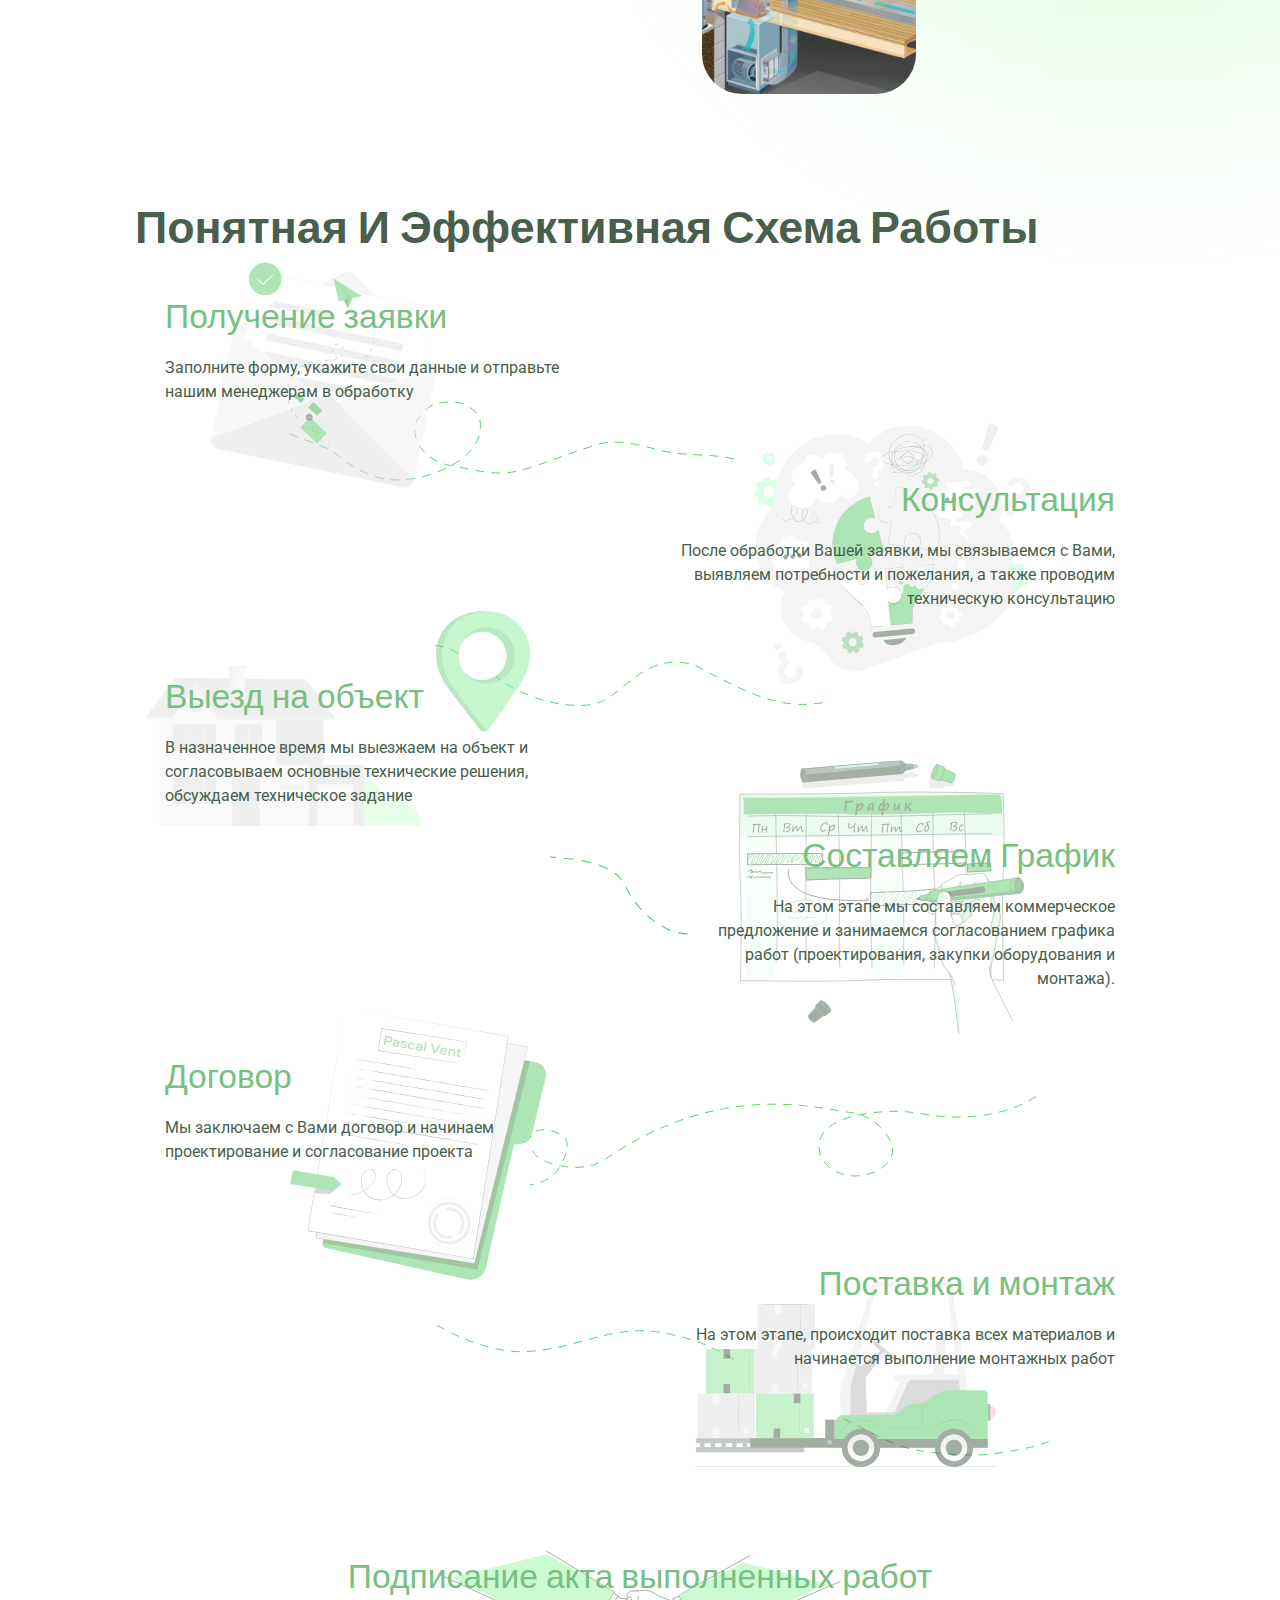
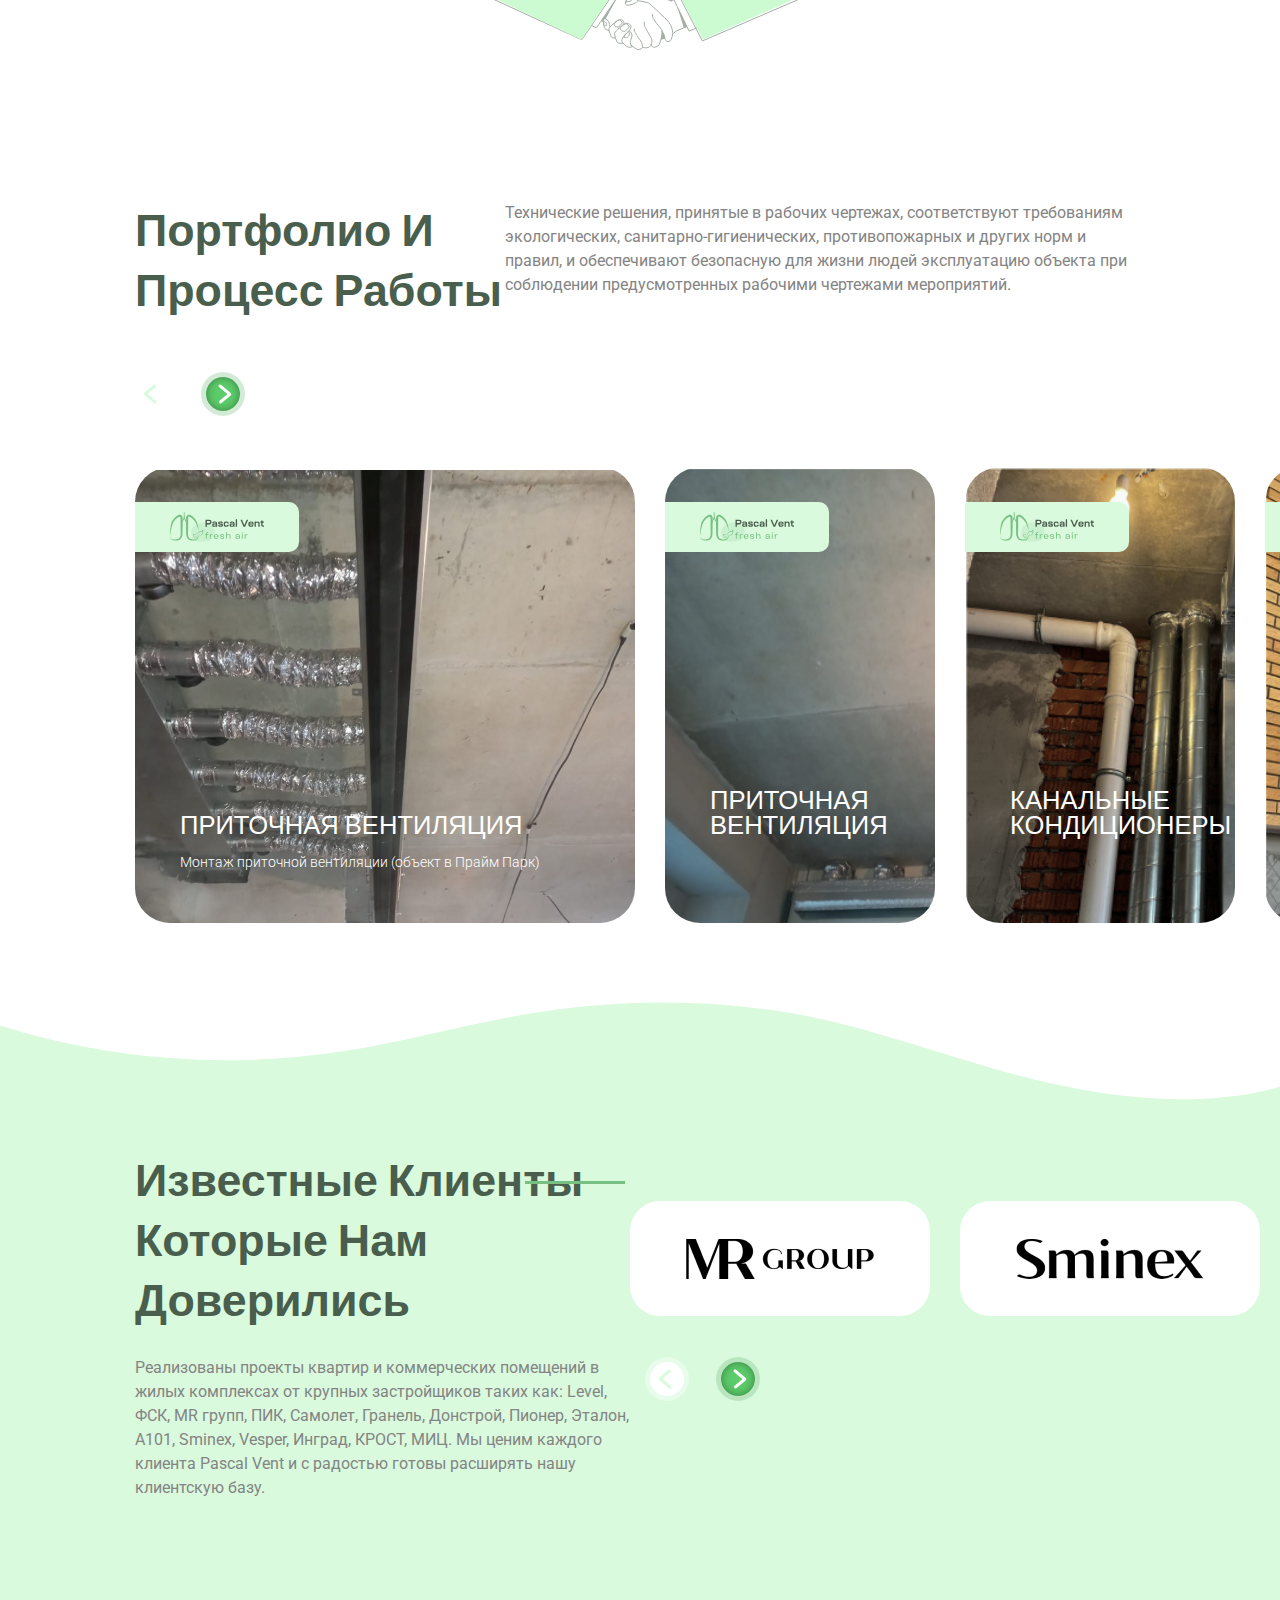
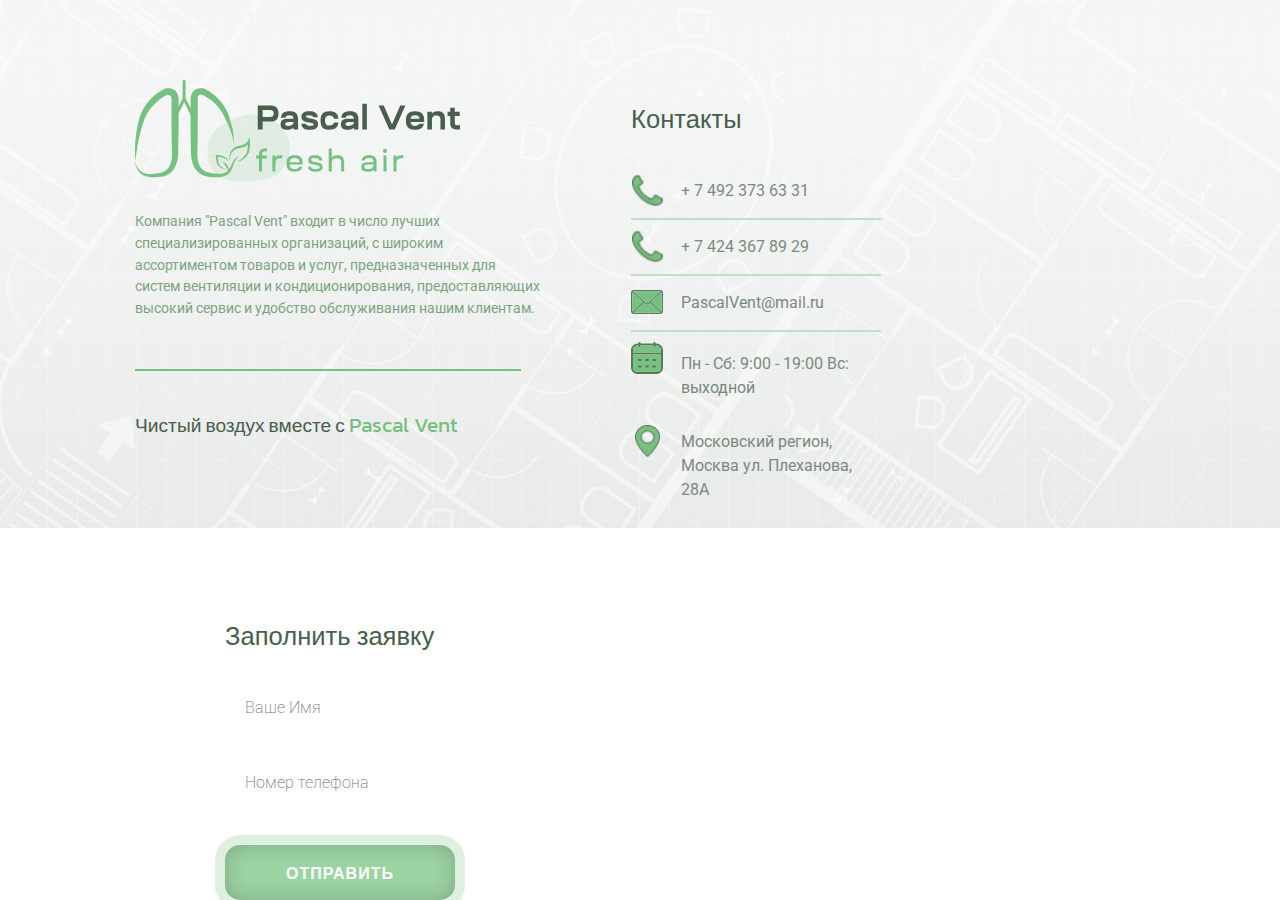
==== commit 1d333502: "create adaptive" ====
--- a/index.html
+++ b/index.html
@@ -13,14 +13,17 @@
     <div class="wrapper-body">
         <div class="promo-page">
             <div class="promo-page__body">
+                <div class="header-logo__smartphone">
+                    <img src="/icons/promo/logo.svg" alt="">
+                </div> 
                 <div class="header-burger__button">
                     <img src="icons/burger/icon burger.png" alt="">
                 </div>
-                <!-- <div class="header">
+                <div class="header">
                         <div class="header-logo">
                             <img src="/icons/promo/logo.svg" alt="">
                         </div>
-                        <div class="header-menu ">
+                        <div class="header-menu">
                             <nav class="menu">
                                 <a class="menu__link" href="#">Услуги</a>
                                 <a class="menu__link" href="#">О Нас</a>
@@ -39,11 +42,9 @@
                             </div>
                         </div>
                  
-                </div> -->
+                </div>
                 <div class="header-menu__burger">
-                    <div class="header-logo">
-                        <img src="/icons/promo/logo.svg" alt="">
-                    </div>
+                    
                     <div class="header-menu ">
                         <nav class="menu">
                             <a class="menu__link" href="#">Услуги</a>
@@ -175,13 +176,6 @@
 
 
 
-
-
-
-<!-- 
-
-
-
         <div class="services-page">
             <div class="services-page__body">
                 <div class="services-page__info">
@@ -215,6 +209,7 @@
                                 <div class="tabs-content__text-item6 item-text">Монтаж вентиляции с осушением для бассейна</div>
                             </div>
                             <div class="tabs-content__img ventilation__img">
+                                <img src="image/services/1.png" alt="">
                             </div>
                         </div>
 
@@ -228,6 +223,7 @@
                                 <div class="tabs-content__text-item12 item-text">Монтаж настенных, канальных и кассетных кондиционеров</div>
                             </div>
                             <div class="tabs-content__img conditioning__img">
+                                <img src="image/services/2.png" alt="">
                             </div>
                         </div>
                     </div>
@@ -729,10 +725,9 @@
                 </div>
             </div>
         </div>
-    </div> -->
+    </div> 
     <script src="js/main.js"></script>
     <script src="js/slider.js"></script>
     <script src="js/slider2.js"></script>
-    <script src="js/showWindow.js"></script>
 </body>
 </html>--- a/style/style.css
+++ b/style/style.css
@@ -1 +1 @@
-@charset "UTF-8";*,::after,::before{box-sizing:border-box}ol[class],ul[class]{padding:0}blockquote,body,dd,dl,figcaption,figure,h1,h2,h3,h4,li,ol[class],p,ul[class]{margin:0}a{text-decoration:none;color:#000}body{min-height:100vh;scroll-behavior:smooth;text-rendering:optimizeSpeed;line-height:1.5}ol[class],ul[class]{list-style:none}a:not([class]){-webkit-text-decoration-skip:ink;text-decoration-skip-ink:auto}img{max-width:100%;display:block}article>*+*{margin-top:1em}button,input,select,textarea{font:inherit}@media (prefers-reduced-motion:reduce){*{animation-duration:0s!important;animation-iteration-count:1!important;transition-duration:0s!important;scroll-behavior:auto!important}}.promo-page{width:100%;height:820px;background:linear-gradient(180deg,#f1f1f1 0,#f0f2f1 16.25%,#ebedec 43.26%,#e6e8e7 72.5%,#dee2e1 100%);overflow:hidden}.promo-page__body{max-width:1440px;margin:0 auto}.header{padding:20px 45px 0 45px;display:flex;justify-content:space-between;align-content:center;position:fixed;z-index:7;max-width:1440px;margin:0 auto;width:100%}.header_fixed{background:#d9fadd;border-bottom-right-radius:70px;border-bottom-left-radius:70px;padding-top:20px;padding-bottom:20px;justify-content:space-between;transition:.1s ease all}.header_fixed .header-contact .contact-button__wrapper .contact__button{background:#5ccd6a}.header_fixed .header-contact .contact-button__wrapper .contact__button::after{box-shadow:0 0 0 10px rgba(120,192,130,.2117647059)}.header-menu{display:flex;flex-direction:column;justify-content:center;z-index:6}.header-menu .menu .menu__link{font-family:Roboto,sans-serif;font-weight:400;font-size:.94em;color:#495e4c;margin:0 20px 0 20px;text-transform:lowercase}.header-contact{z-index:5}.header-contact .contact-button__wrapper .contact__button{display:inline-block;width:190px;height:55px;border:none;background:#9cd3a3;border-radius:17px;color:#fff;text-transform:uppercase;font-family:Kanit,sans-serif;font-weight:600;letter-spacing:1px;position:relative;display:flex;justify-content:center;align-items:center;box-shadow:0 0 20px 0 rgba(0,0,0,.2) inset;transition:.3s all ease;cursor:pointer}.header-contact .contact-button__wrapper .contact__button span{display:inline-block;color:#fff;font-family:Roboto,sans-serif;font-weight:500;text-transform:uppercase}.header-contact .contact-button__wrapper .contact__button::after{content:"";display:block;position:absolute;top:0;left:0;width:190px;height:55px;border-radius:15px;box-shadow:0 0 0 10px rgba(255,255,255,.363)}.header-contact .contact-button__wrapper .contact__button:hover{background:#54e165}.header-contact .contact-button__wrapper .contact__button:active{background:#5ccd6a}.promo{display:flex;height:100%;position:relative;top:80px}.promo-image{width:100%}.promo-image img{position:absolute;top:-80px;right:-340px;height:820px}.promo .promo-info{z-index:6;position:absolute;left:135px;top:80px}.promo .promo-info .promo-info__title{width:500px}.promo .promo-info .promo-info__title .promo-info__title-text{font-family:Kanit,sans-serif;font-weight:600;font-size:4em;color:#495e4c;text-align:end;line-height:1.3em}.promo .promo-info .promo-info__title :nth-child(2){text-align:end}.promo .promo-info .promo-info__title :nth-child(2)::before{content:"";width:148px;height:3px;background:#78c081;position:absolute;left:35px;top:125px}.promo .promo-info .promo-info__title :last-child{color:#78c081;letter-spacing:6px;text-transform:uppercase;font-size:4.2em}.promo .promo-info__subtitle{width:500px;padding:20px 0 60px 0}.promo .promo-info__subtitle-text{display:flex}.promo .promo-info__subtitle-text .item{color:#7ca381;font-family:Roboto,sans-serif;font-weight:400;font-size:1.3em}.promo .promo-info__subtitle-text :first-child{display:flex;flex-shrink:0;margin-right:2px}.promo .promo-info__subtitle-text :first-child img{width:10px;height:10px;margin:12px 5px 0 5px}.promo .promo-info__subtitle-contact{display:flex;justify-content:space-around;padding:50px 0 60px 0}.promo .promo-info__geo{color:#7b897d;font-family:Roboto,sans-serif;font-weight:400;font-size:1em;width:154px;height:50px;position:relative}.promo .promo-info__geo::before{display:inline-block;content:"";width:32px;height:32px;top:5px;left:-50px;background:url(../icons/promo/geo.svg);position:absolute}.promo .promo-info__telephone{color:#7b897d;font-family:Roboto,sans-serif;font-weight:400;font-size:1em;position:relative}.promo .promo-info__telephone::before{display:inline-block;content:"";width:32px;height:32px;top:5px;left:-50px;background:url(../icons/promo/telephone.png);position:absolute}.promo .promo-info__subtitle-button{width:470px;height:115px;background:rgba(156,211,163,.4862745098);border-radius:40px;padding:15px 0}.promo .promo-info__subtitle-button .subtitle-button{width:440px;height:85px;background:#9cd3a3;border-radius:30px;margin:0 auto;text-align:center;padding:30px 0;transition:.3s all ease;cursor:pointer}.promo .promo-info__subtitle-button .subtitle-button span{display:inline-block;color:#fff;font-family:Roboto,sans-serif;font-weight:500;text-transform:uppercase;font-size:1.1em}.promo .promo-info__subtitle-button .subtitle-button:hover{background:#54e165}.promo .promo-info__subtitle-button .subtitle-button:active{background:#54e165}.services-page{overflow:hidden}.services-page__body{max-width:1440px;margin:0 auto;display:flex}.services-page__body .services-page__info{display:flex;flex-direction:column;padding:170px 0 170px 135px}.services-page__body .services-page__title .services-page__title-text{position:relative}.services-page__body .services-page__title :last-child::before{content:"";width:245px;height:3px;background:#78c081;position:absolute;left:160px;top:35px}.services-page__body .services-page__text{width:450px;font-family:Roboto,sans-serif;font-weight:400;color:#848484}.services-page__body .services-page__text p{padding:5px 0}.services-page__example{width:100%}.tabs{display:flex;width:100%;position:relative}.tabs .tabs-button{position:absolute;left:155px;top:180px;z-index:6;display:flex;flex-direction:column;height:486px;width:80px;background:#d9fadd;align-items:center;padding:10px 0 10px 0;border-bottom-left-radius:30px 30px;justify-content:space-around;border-top-left-radius:30px 30px}.tabs .tabs-button :first-child{border-top-right-radius:30px 30px}.tabs .tabs-button :last-child{border-top-left-radius:30px 30px}.tabs .tabs-button .tabs-button__item{transform:rotate(-90deg);height:65px;width:233px;font-family:Roboto,sans-serif;font-weight:400;font-size:.8em;text-transform:uppercase;cursor:pointer;padding:25px 25px}.tabs .active{background:#5ccd6a;color:#fff;position:relative}.tabs .active::before{content:"";width:33px;height:33px;background:url(../icons/services/GroupActive.svg) no-repeat;top:17px;left:190px;position:absolute;transform:rotate(0);transition:.4s all ease}.tabs .active__condition{background:#5ccd6a;color:#fff;position:relative}.tabs .active__condition::before{content:"";width:33px;height:33px;background:url(../icons/services/air-conditioningActive.svg) no-repeat;top:17px;left:190px;position:absolute;transform:rotate(90deg);transition:.4s all ease}.tabs .non-active__ventilation{background:#fff;color:#7ca281;position:relative}.tabs .non-active__ventilation::before{content:"";width:33px;height:33px;background:url(../icons/services/GroupNonActive.svg) no-repeat;top:17px;left:190px;position:absolute;transform:rotate(90deg);transition:.4s all ease}.tabs .non-active{background:#fff;color:#7ca281;position:relative}.tabs .non-active::before{content:"";width:33px;height:33px;background:url(../icons/services/air-conditioningNonActive.svg) no-repeat;top:17px;left:190px;position:absolute;transform:rotate(90deg);transition:.4s all ease}.tabs .tabs-content{background:#d9fadd}.tabs-content__plug{width:100%;height:655px;background:#d9fadd;border-bottom-left-radius:65px 65px;border-top-left-radius:65px 65px;position:absolute;z-index:1;left:230px;top:100px}.tabs-content{width:100%;height:655px;position:absolute;z-index:1;left:230px;top:100px;border-bottom-left-radius:65px 65px;border-top-left-radius:65px 65px;display:flex;padding:70px 0 100px 70px}.tabs-content .tabs-content__text{width:350px;height:450px;padding:0 30px}.tabs-content .tabs-content__text .tabs-content__text-item1{position:relative}.tabs-content .tabs-content__text .tabs-content__text-item1::before{position:absolute;left:-50px;top:15px;display:inline-block;content:"";width:34px;height:34px;background:url(../icons/services/tabs__aeration/1.svg)}.tabs-content .tabs-content__text .tabs-content__text-item2{position:relative}.tabs-content .tabs-content__text .tabs-content__text-item2::before{position:absolute;left:-50px;top:15px;display:inline-block;content:"";width:34px;height:34px;background:url(../icons/services/tabs__aeration/2.svg)}.tabs-content .tabs-content__text .tabs-content__text-item3{position:relative}.tabs-content .tabs-content__text .tabs-content__text-item3::before{position:absolute;left:-50px;top:15px;display:inline-block;content:"";width:34px;height:34px;background:url(../icons/services/tabs__aeration/3.svg)}.tabs-content .tabs-content__text .tabs-content__text-item4{position:relative}.tabs-content .tabs-content__text .tabs-content__text-item4::before{position:absolute;left:-50px;top:15px;display:inline-block;content:"";width:34px;height:34px;background:url(../icons/services/tabs__aeration/4.svg)}.tabs-content .tabs-content__text .tabs-content__text-item5{position:relative}.tabs-content .tabs-content__text .tabs-content__text-item5::before{position:absolute;left:-50px;top:15px;display:inline-block;content:"";width:34px;height:34px;background:url(../icons/services/tabs__aeration/5.svg)}.tabs-content .tabs-content__text .tabs-content__text-item6{position:relative}.tabs-content .tabs-content__text .tabs-content__text-item6::before{position:absolute;left:-50px;top:15px;display:inline-block;content:"";width:34px;height:34px;background:url(../icons/services/tabs__aeration/6.svg)}.tabs-content .tabs-content__text .tabs-content__text-item7{position:relative}.tabs-content .tabs-content__text .tabs-content__text-item7::before{position:absolute;left:-50px;top:15px;display:inline-block;content:"";width:34px;height:34px;background:url(../icons/services/tabs__conditioning/1.svg)}.tabs-content .tabs-content__text .tabs-content__text-item8{position:relative}.tabs-content .tabs-content__text .tabs-content__text-item8::before{position:absolute;left:-50px;top:15px;display:inline-block;content:"";width:34px;height:34px;background:url(../icons/services/tabs__conditioning/2.svg)}.tabs-content .tabs-content__text .tabs-content__text-item9{position:relative}.tabs-content .tabs-content__text .tabs-content__text-item9::before{position:absolute;left:-50px;top:15px;display:inline-block;content:"";width:34px;height:34px;background:url(../icons/services/tabs__conditioning/3.svg)}.tabs-content .tabs-content__text .tabs-content__text-item10{position:relative}.tabs-content .tabs-content__text .tabs-content__text-item10::before{position:absolute;left:-50px;top:15px;display:inline-block;content:"";width:34px;height:34px;background:url(../icons/services/tabs__conditioning/4.svg)}.tabs-content .tabs-content__text .tabs-content__text-item11{position:relative}.tabs-content .tabs-content__text .tabs-content__text-item11::before{position:absolute;left:-50px;top:15px;display:inline-block;content:"";width:34px;height:34px;background:url(../icons/services/tabs__conditioning/5.svg)}.tabs-content .tabs-content__text .tabs-content__text-item12{position:relative}.tabs-content .tabs-content__text .tabs-content__text-item12::before{position:absolute;left:-50px;top:15px;display:inline-block;content:"";width:34px;height:34px;background:url(../icons/services/tabs__conditioning/6.svg)}.tabs-content .item-text{font-family:Roboto,sans-serif;font-weight:400;font-size:1.1em;color:#495d4c;padding:20px 0}.tabs-content__img{position:absolute;height:655px;overflow:hidden;box-shadow:-11px 3px 6px -4px rgba(0,0,0,.16)}.ventilation__img{background:url(../image/services/1.png) 50% 50%/cover no-repeat;border-bottom-left-radius:65px 65px;border-top-left-radius:65px 65px;top:0;left:400px;width:100%}.conditioning__img{background:url(../image/services/2.png) 50% 50%/cover no-repeat;border-bottom-left-radius:65px 65px;border-top-left-radius:65px 65px;top:0;left:400px;width:500px}.hide{animation-name:tabsHide;animation-duration:.5s;margin-left:100%}.show{animation-name:tabsShow;animation-duration:.5s;margin-left:0}@keyframes tabsHide{from{margin-left:0}to{margin-left:100%}}@keyframes tabsShow{from{margin-left:100%}to{margin-left:0}}.under-key__body{max-width:1440px;margin:0 auto}.under-key__title{width:900px;height:120px;margin-left:135px;margin-top:170px;margin-bottom:10px;padding-right:100px;position:relative}.under-key__title::after{content:"";width:200px;height:3px;background:#78c081;position:absolute;bottom:14px;right:140px}.under-key__galery{height:auto;position:relative}.under-key__galery .under-key__background-lung{position:absolute;top:-50px;left:-230px;z-index:1}.under-key__galery .under-key__background-group-leaves1{position:absolute;top:10px;left:300px}.under-key__galery .under-key__background-group-leaves2{position:absolute;top:230px;left:420px}.under-key__galery .under-key__background-leaves1{position:absolute;top:100px;right:50px}.under-key__galery .under-key__background-leaves2{position:absolute;top:100px;right:0}.galary{width:100%}.galary-items{display:flex;flex-wrap:wrap;padding:85px 100px 0 100px;justify-content:space-around}.galary-item{position:relative;z-index:6;width:257px;height:135px;margin:25px 0}.galary-item__image{overflow:hidden;position:relative;width:257px;height:135px;background:url(../image/under-key__galery/galary/1.png) top/cover no-repeat;background-clip:padding-box;border-top-left-radius:30px;border-top-right-radius:30px;border-bottom-left-radius:40px;border-bottom-right-radius:40px}.galary-item__price{position:absolute;top:19px;left:0;background:#d9fadd;padding:5px 15px 5px 15px;border-top-left-radius:5px;border-top-right-radius:12px;border-bottom-right-radius:12px;font-family:Roboto,sans-serif;color:#495d4c;font-weight:600}.galary-item__description{padding:10px 0 10px 15px;font-family:Kanit,sans-serif;color:#78c081;font-weight:500;background:#fff;width:257px;height:43px;border-bottom-left-radius:30px;border-bottom-right-radius:30px;position:absolute;bottom:-10px}.air-purification__body{max-width:1440px;margin:0 auto;position:relative}.air-purification__info{padding:100px 135px 0 135px;display:flex}.air-purification__title{position:relative;width:100%}.air-purification__title span{font-size:1em;font-family:Roboto,sans-serif;font-weight:400}.air-purification__title span::before{content:"";top:35px;right:120px;width:100px;height:3px;background:#78c081;position:absolute}.air-purification__text{display:flex;flex-direction:column;width:100%}.air-purification__title{color:#78c081;font-family:Kanit,sans-serif;font-weight:500;font-size:1.6em;text-transform:capitalize}.air-purification__profit{margin:15px 0 0}.air-purification__profit-item{color:#7ca381;font-family:Roboto,sans-serif;font-weight:400;position:relative}.air-purification__profit-item::after{content:"";width:17px;height:17px;background:url(../icons/air-purification/Cooling.svg);top:2px;left:-25px;position:absolute}.air-purification__icons{width:100%;height:300px;display:flex;justify-content:space-around;padding:0 160px 0 160px}.icon-background{width:100px;height:100px;background:#d9fadd;border-radius:50%;display:flex;flex-direction:column;justify-content:center;align-items:center;margin:84px 0 0 0;position:relative}.icon-background span{display:inline-block;color:#495e4c;font-family:Roboto,sans-serif;font-weight:500;font-size:1.4em;position:absolute;width:200px;left:10px;top:130px}.icon__wish{position:relative}.icon__wish::before{content:"";background:url(../icons/air-purification/Vector1.svg) 50% 50%/contain no-repeat;position:absolute;top:15px;right:108px;width:270px;height:50px}.icon__wish::after{content:"";background:url(../icons/air-purification/Vector2.svg) 50% 50%/contain no-repeat;position:absolute;top:15px;left:100px;width:270px;height:50px}.icon__wish span{left:-30px}.icon__implementation{position:relative}.icon__implementation::before{content:"";background:url(../icons/air-purification/Vector3.svg) 50% 50%/contain no-repeat;position:absolute;top:50px;right:102px;width:270px;height:50px}.icon__implementation::after{content:"";background:url(../icons/air-purification/Vector4.svg) 50% 50%/contain no-repeat;position:absolute;top:-20px;left:75px;width:270px;height:50px}.icon__implementation span{left:-5px}.air-purification-title{color:#495e4c;font-size:2.1em;font-family:Kanit,sans-serif;font-weight:500;padding:55px 0 10px 135px;position:relative;z-index:4}.air-purification-wrapper-form{width:100%;height:248px;background:#d9fadd;margin:50px 0 0 0}.air-purification-form-wrapper{padding:0 0 0 135px;position:relative;z-index:3}.air-purification__form{display:flex;align-items:flex-end;justify-content:flex-start;flex-direction:row}.input-text{width:290px;height:55px;background:#fff;border:none;border-radius:15px;color:#7ca381;font-family:Roboto,sans-serif;font-weight:200;padding-left:20px;margin-right:30px}.input_button{display:inline-block;width:230px;height:55px;border:none;background:#9cd3a3;border-radius:15px;color:#fff;text-transform:uppercase;font-family:Kanit,sans-serif;font-weight:600;letter-spacing:1px;position:relative;display:flex;justify-content:center;align-items:center;box-shadow:0 0 20px 0 rgba(0,0,0,.2) inset;cursor:pointer;transition:.3s all ease}.input_button::after{content:"";display:block;position:absolute;top:0;left:0;width:230px;height:55px;border-radius:15px;box-shadow:0 0 0 10px rgba(120,192,130,.24)}.input_button:hover{background:#54e165}.input_button:active{background:#54e165}.bg-decoration{position:absolute;top:0;right:0}.bg-decoration2{position:absolute;top:0;right:160px;z-index:2}.aboutus__body{max-width:1440px;margin:0 auto;position:relative}.aboutus__info{padding:100px 135px 0}.aboutus__peculiarities-dec{position:absolute;top:0;left:-135px}.aboutus-wrapper{display:flex}.aboutus-peculiarities-wrapper{width:100%}.aboutus-peculiarities-wrapper .aboutus-peculiarities-card{width:530px;height:580px;background:#fff;border-radius:50px;box-shadow:0 0 100px rgba(73,93,76,.1);position:relative}.aboutus-peculiarities-wrapper .aboutus-peculiarities__title{padding:30px 30px}.aboutus-peculiarities-wrapper .aboutus-peculiarities__title span{color:#78c081;font-weight:200;text-transform:uppercase;font-size:21px;position:relative;top:-10px;left:5px;padding:0 0 2px 0;border-bottom:1px solid #78c081;display:inline-block}.aboutus-peculiarities-wrapper .aboutus-peculiarities__text{padding:0 30px 30px 50px}.aboutus-peculiarities-wrapper .aboutus-peculiarities__text p{font-family:Roboto,sans-serif;font-weight:300;color:#848484;padding-top:15px}.aboutus-peculiarities-wrapper .aboutus-peculiarities__text p span{font-weight:500}.aboutus-experience-wrapper{display:flex;flex-wrap:wrap}.aboutus-experience-wrapper .aboutus-experience__item{width:215px;height:auto;margin:auto;position:relative}.aboutus-experience-wrapper .aboutus-experience__item .dec-bg{width:50px;height:50px;position:absolute;top:40px;left:80px;border-radius:50%;background:rgba(186,255,195,.25);z-index:1;box-shadow:0 0 50px 42px rgba(186,255,195,.25)}.aboutus-experience-wrapper .aboutus-experience__item-title{color:#78c081;font-family:Kanit,sans-serif;font-weight:500;font-size:1.6em;position:relative;z-index:2}.aboutus-experience-wrapper .aboutus-experience__item-title span{font-size:1.4em}.aboutus-experience-wrapper .aboutus-experience__item-subtitle{font-family:Roboto,sans-serif;color:#7ca381;font-weight:300;font-size:1em;text-align:center;padding-top:15px;position:relative;z-index:2}.aboutus-experience-wrapper{width:100%}.application{overflow:hidden}.application_body{max-width:1440px;margin:0 auto;position:relative}.application-library{width:100%}.application-library img{position:absolute;top:-100px;right:-500px;z-index:1}.application-library__container{position:relative;z-index:3;display:grid;grid-template-columns:1fr 1fr;gap:15px;grid-auto-rows:minmax(350px,430px);align-items:end}.application-library__item img{position:static;border-radius:40px}.application-library .item__2{align-self:start;padding-top:140px}.application-library .item__4{align-self:start;padding-top:80px}.application-content{padding:100px 135px 0 135px;display:flex}.application-content__promo{width:100%;padding:100px 97px 100px 0}.application-content__icons{display:flex;gap:10px;margin:30px 0 28px 0}.application-content__icon{width:70px;height:40px;border-radius:40px;border:1px solid #78c081;display:flex;justify-content:center;align-items:center}.application-content__list{padding:0 0 0 25px;display:flex;flex-direction:column;gap:15px}.application-content__item{font-family:Roboto,sans-serif;font-size:1em;color:#7ca381;position:relative}.application-content__item::before{content:"";position:absolute;background:url(../icons/application/check.svg) 50% 50%/cover no-repeat;width:15px;height:15px;top:4px;left:-25px}.application-content__text{font-family:Roboto,sans-serif;font-weight:300;color:#848484;padding-top:15px;margin:0 0 50px 0}.application-content__text span{font-weight:500}.application-content__button{width:440px;height:85px;background:#9cd3a3;border-radius:30px;margin:0 auto;text-align:center;padding:30px 0;transition:.3s all ease;cursor:pointer;position:relative;box-shadow:rgba(0,0,0,.2) 0 0 20px 0 inset}.application-content__button span{display:inline-block;color:#fff;font-family:Roboto,sans-serif;font-weight:500;text-transform:uppercase;font-size:1.1em}.application-content__button::after{content:"";display:block;position:absolute;top:0;left:0;width:440px;height:85px;border-radius:30px;box-shadow:0 0 0 10px rgba(120,192,130,.24)}.application-content__button:hover{background:#5ccd6a}.application-content__button:active{background:#5ccd6a}.scheme-work__body{max-width:1440px;margin:0 auto;position:relative}.scheme-work__content{padding:0 135px 100px 135px;margin:100px 0 0 0;height:auto}.scheme-work__items{display:grid;grid-template-columns:1fr 1fr;grid-auto-rows:minmax(380px,300px);grid-column-gap:10px}.scheme-work__item{position:relative;padding:30px}.scheme-work__item .scheme-work__item-title{font-family:Kanit,sans-serif;font-size:2.1em;color:#78c081;position:relative;z-index:2}.scheme-work__item .scheme-work__item-text{font-family:Roboto,sans-serif;font-size:1em;color:#495e4c;position:relative;z-index:2;margin-top:15px}.scheme-work__item:nth-child(2n){align-self:end}.scheme-work .end{text-align:end}.scheme-work .item1{position:relative}.scheme-work .item1 img{position:absolute;top:-30px;right:150px;z-index:1}.scheme-work .item1::after{content:"";background:url(../icons/scheme-work/Vector1.svg) 50% 50%/cover no-repeat;width:calc(100% - 50px);height:80px;position:absolute;top:140px;left:150px}.scheme-work .item2{position:relative}.scheme-work .item2 img{position:absolute;top:-30px;left:100px;z-index:1}.scheme-work .item2::after{content:"";background:url(../icons/scheme-work/Vector2.svg) 50% 50%/cover no-repeat;width:calc(100% - 100px);height:80px;position:absolute;top:200px;left:-215px}.scheme-work .item3{position:relative}.scheme-work .item3 img{position:absolute;top:-60px;right:100px;z-index:1}.scheme-work .item3::after{content:"";background:url(../icons/scheme-work/Vector3.svg) 50% 50%/cover no-repeat;width:calc(100% - 356px);height:95px;position:absolute;top:200px;left:415px}.scheme-work .item4{position:relative}.scheme-work .item4 img{position:absolute;top:-40px;left:90px;z-index:1}.scheme-work .item4::after{content:"";background:url(../icons/scheme-work/Vector4.svg) 50% 50%/cover no-repeat;width:calc(100% + 7px);height:139px;position:absolute;top:250px;left:-115px}.scheme-work .item5{position:relative}.scheme-work .item5 img{position:absolute;top:-30px;right:80px;z-index:1}.scheme-work .item5::after{content:"";background:url(../icons/scheme-work/Vector5.svg) 50% 50%/cover no-repeat;width:calc(100% + 120px);height:165px;position:absolute;top:270px;left:300px}.scheme-work .item6 img{position:absolute;top:50px;left:50px;z-index:1}.scheme-work__act{display:flex;justify-content:center;margin:150px 0 0 0;position:relative}.scheme-work__act .scheme-work__act__title{font-family:Kanit,sans-serif;font-size:2.1em;color:#78c081;position:relative;z-index:2}.scheme-work__act img{position:absolute}.portfolio{overflow:hidden;height:900px}.portfolio_body{max-width:1440px;margin:0 auto}.portfolio-content{padding:100px 135px 0 135px;height:500px;position:relative}.portfolio__info{width:100%;display:flex;justify-content:space-between}.portfolio_title{width:400px;height:130px;line-height:60px}.portfolio_text{font-family:Roboto,sans-serif;color:#848484;max-width:640px}.slider-portfolio-wrapper{position:absolute;top:0;margin-top:366px;z-index:3}.slider-portfolio-items{display:flex;flex:1 1 auto;align-items:stretch;-moz-column-gap:30px;column-gap:30px;height:456px;min-width:0}.slider-portfolio__item-body{display:inline-block;width:270px;transition:.4s ease-in all}.slider-portfolio__item{position:relative;overflow:hidden;border-radius:35px}.slider-portfolio__item_logo{position:absolute;width:164px;height:50px;display:flex;justify-content:center;align-items:center;background:#d9fadd;border-top-right-radius:10px;border-bottom-right-radius:10px;top:35px}.slider-portfolio__item_logo img{width:94px;height:30px}.slider-portfolio__item_title{position:absolute;font-family:Kanit,sans-serif;font-size:1.6em;font-weight:500;color:#fff;bottom:80px;left:40px;padding:5px;line-height:25px;text-transform:uppercase}.slider-portfolio__item_subtitle{position:absolute;font-family:Roboto,sans-serif;font-size:.9em;font-weight:300;color:#fff;bottom:45px;left:40px;padding:5px;opacity:0;transition:.1s ease-in}.slider-portfolio__image{min-height:100%;max-width:500px;min-width:500px;cursor:pointer}.slider-portfolio-buttons{margin-top:46px;margin-bottom:25px}.slider-portfolio-buttons .slider-portfolio-buttons__items{display:flex;-moz-column-gap:37px;column-gap:37px}.slider-portfolio-buttons .slider-portfolio-buttons__items .slider-portfolio__prev{display:flex;justify-content:center;align-items:center;position:relative}.slider-portfolio-buttons .slider-portfolio-buttons__items .slider-portfolio__prev span{display:inline-block;height:3px;width:15px;border-radius:40px;position:absolute;top:16px;left:7px}.slider-portfolio-buttons .slider-portfolio-buttons__items .slider-portfolio__prev span:first-child{transform:translateX(4.2px) rotate(-40deg) translateY(-6px)}.slider-portfolio-buttons .slider-portfolio-buttons__items .slider-portfolio__prev span:last-child{transform:translateX(4px) rotate(40deg) translateY(4.8px)}.slider-portfolio-buttons .slider-portfolio-buttons__items .slider-portfolio__next{display:flex;justify-content:center;align-items:center;position:relative;transform:rotate(-180deg)}.slider-portfolio-buttons .slider-portfolio-buttons__items .slider-portfolio__next span{display:inline-block;height:3px;width:15px;border-radius:40px;position:absolute;top:16px;left:7px}.slider-portfolio-buttons .slider-portfolio-buttons__items .slider-portfolio__next span:first-child{transform:translateX(4.2px) rotate(-40deg) translateY(-6px)}.slider-portfolio-buttons .slider-portfolio-buttons__items .slider-portfolio__next span:last-child{transform:translateX(4px) rotate(40deg) translateY(4.8px)}.slider-portfolio-buttons .slider-portfolio-buttons__item{display:inline-block;border-radius:50%;background-color:#fff;width:34px;height:34px;box-shadow:0 0 0 5px rgba(255,255,255,.4117647059);cursor:pointer;transition:.1s ease all}.slider-portfolio-buttons .nonactive{cursor:default}.slider-portfolio-buttons .nonactive span{background:#d9fadd}.slider-portfolio-buttons .active{background:#5ccd6a;box-shadow:0 0 10px 0 rgba(0,0,0,.363) inset}.slider-portfolio-buttons .active:hover{background:#58d667}.slider-portfolio-buttons .active span{background:#fff}.slider-portfolio-buttons .active::after{content:"";display:block;position:absolute;top:0;left:0;width:34px;height:34px;border-radius:50%;box-shadow:0 0 0 5px rgba(120,192,130,.3294117647)}.slider-portfolio-items{transition:.4s all ease-in}.swiper-slide-active{width:500px}.swiper-slide-active .slider-portfolio__item_subtitle{opacity:1;transition:1s ease-in}.active-item{width:500px;transition:.4s all ease-in}.active-item .slider-portfolio__item_subtitle{opacity:1;transition:1s ease-in}.clients{overflow:hidden;background:#d9fadd;position:relative}.clients_body{max-width:1440px;margin:0 auto}.clients-content{padding:150px 135px 100px 135px;display:flex}.clients_info{width:100%}.clients_title{line-height:60px;position:relative}.clients_title::after{content:"";top:30px;right:15px;width:100px;height:3px;background:#78c081;position:absolute}.clients_text{font-family:Roboto,sans-serif;color:#848484;max-width:640px;margin-top:25px}.clients_slider-wrapper{width:100%}.custom-shape-divider-top-1683960565{position:absolute;top:0;left:0;width:100%;overflow:hidden;line-height:0}.custom-shape-divider-top-1683960565 svg{position:relative;display:block;width:calc(100% + 1.3px);height:107px}.custom-shape-divider-top-1683960565 .shape-fill{fill:#fff}.clients--slider-wrapper{position:absolute;width:900px;top:200px;right:0;overflow:hidden}.clients--slider-wrapper .clients--slider-content{width:900px}.clients--slider-wrapper .clients--slider-items{display:flex;-moz-column-gap:30px;column-gap:30px}.clients--slider-wrapper .cleints-sleder_item{display:flex;justify-content:center;align-items:center;position:relative;top:0;right:0}.clients--slider-wrapper .cleints-sleder_item .cleints-sleder_item-image{width:300px;height:115px;background:#fff;display:flex;justify-content:center;align-items:center;border-radius:30px}.clients--slider-buttons{position:relative;left:20px;margin-top:46px;margin-bottom:25px}.clients--slider-buttons .clients--slider-buttons__items{display:flex;-moz-column-gap:37px;column-gap:37px}.clients--slider-buttons .clients--slider-buttons__items .clients--slider__prev{display:flex;justify-content:center;align-items:center;position:relative}.clients--slider-buttons .clients--slider-buttons__items .clients--slider__prev span{display:inline-block;height:3px;width:15px;border-radius:40px;position:absolute;top:16px;left:7px}.clients--slider-buttons .clients--slider-buttons__items .clients--slider__prev span:first-child{transform:translateX(4.2px) rotate(-40deg) translateY(-6px)}.clients--slider-buttons .clients--slider-buttons__items .clients--slider__prev span:last-child{transform:translateX(4px) rotate(40deg) translateY(4.8px)}.clients--slider-buttons .clients--slider-buttons__items .clients--slider__next{display:flex;justify-content:center;align-items:center;position:relative;transform:rotate(-180deg)}.clients--slider-buttons .clients--slider-buttons__items .clients--slider__next span{display:inline-block;height:3px;width:15px;border-radius:40px;position:absolute;top:16px;left:7px}.clients--slider-buttons .clients--slider-buttons__items .clients--slider__next span:first-child{transform:translateX(4.2px) rotate(-40deg) translateY(-6px)}.clients--slider-buttons .clients--slider-buttons__items .clients--slider__next span:last-child{transform:translateX(4px) rotate(40deg) translateY(4.8px)}.clients--slider-buttons .clients--slider-buttons__item{display:inline-block;border-radius:50%;background-color:#fff;width:34px;height:34px;box-shadow:0 0 0 5px rgba(255,255,255,.4117647059);cursor:pointer;transition:.1s ease all}.clients--slider-buttons .nonactive span{background:#d9fadd}.clients--slider-buttons .active{background:#5ccd6a;box-shadow:0 0 10px 0 rgba(0,0,0,.363) inset}.clients--slider-buttons .active:hover{background:#58d667}.clients--slider-buttons .active span{background:#fff}.clients--slider-buttons .active::after{content:"";display:block;position:absolute;top:0;left:0;width:34px;height:34px;border-radius:50%;box-shadow:0 0 0 5px rgba(120,192,130,.3294117647)}.footer{background:url(../image/footer/20356.png) 100% 100%/cover no-repeat;height:528px;width:100%}.footer_body{max-width:1440px;margin:0 auto}.footer_content{padding:0 135px 0 135px;display:flex;font-family:Roboto,sans-serif;color:#7b897d;font-size:1em;flex-wrap:wrap}.footer__info{width:406px;height:auto;padding:80px 0 0 0}.footer__info .footer__logo img{width:80%}.footer__info .footer__text{color:#7ca381;font-family:Roboto,sans-serif;font-size:.9em;display:block;padding:30px 0 30px 0}.footer__info .footer__subtext{padding:30px 0 0 0;margin-top:30px;color:#495d4c;font-family:Kanit,sans-serif;font-size:1.2em;position:relative}.footer__info .footer__subtext::after{content:"";width:95%;height:2px;background:#78c081;position:absolute;top:-10px;left:0}.footer__info .footer__subtext span{color:#78c081;font-size:1.1em}.footer__contacts{padding:100px 0 0 0;margin-left:90px;width:250px}.footer_content__title{font-family:Kanit,sans-serif;font-size:1.6em;color:#495e4c;font-weight:500;margin-bottom:25px}.footer_content__number{padding:15px 0 15px 50px;position:relative;border-bottom:2px solid #bee1c2}.footer_content__number::before{content:"";width:32px;height:32px;background:url(../icons/footer/telephone.png) 50% 50%/contain no-repeat;position:absolute;top:10px;left:0}.footer_content__email{padding:15px 0 15px 50px;position:relative;border-bottom:2px solid #bee1c2}.footer_content__email::before{content:"";width:32px;height:32px;background:url(../icons/footer/envelope.svg) 50% 50%/contain no-repeat;position:absolute;top:10px;left:0}.footer_content__hours{padding:20px 0 15px 50px;position:relative}.footer_content__hours::before{content:"";width:32px;height:32px;background:url(../icons/footer/calendar.svg) 50% 50%/contain no-repeat;position:absolute;top:10px;left:0}.footer_content__location{padding:15px 0 15px 50px;position:relative}.footer_content__location::before{content:"";width:32px;height:32px;background:url(../icons/footer/pin.png) 50% 50%/contain no-repeat;position:absolute;top:10px;left:0}.footer__form-wrapper{padding:100px 0 0 90px}.footer__form-title{font-family:Kanit,sans-serif;font-size:1.6em;color:#495e4c;font-weight:500}.footer-form_element{display:flex;flex-direction:column}.input_name{margin-top:25px}.input_number{margin-top:20px}.input_button{margin-top:35px}.window--application{width:100%;height:100vh;background:rgba(217,250,221,.6156862745);-webkit-backdrop-filter:blur(5px);backdrop-filter:blur(5px);position:absolute;top:0}.window--application-wrapper{width:100%;height:100%;background:rgba(255,255,255,.0352941176);display:flex;justify-content:center;align-items:center;padding:30px}.window--application-body{position:relative}.window--application-body .window--application-card{width:412px;height:561px;background:#d9fadd;border-radius:50px;display:flex;flex-direction:column;box-shadow:0 0 8px 2px rgba(0,0,0,.2)}.window--application-body .window--application-card .window--application-title{align-self:center;padding-top:35px;margin-bottom:20px}.window--application-body .window--application-card .window--application-title .window--application-title__text{padding:0 40px 0 40px;margin:0 10px 0 10px;font-size:40px;font-weight:600;position:relative}.window--application-body .window--application-card .window--application-title .window--application-title__text::after{content:"";width:120px;height:2px;background:#78c081;position:absolute;top:92px;left:196px}.window--application-body .window--application-card .window--application-form{width:100%;height:300px;background:#fff;border-radius:35px}.window--application-body .window--application-card .window--application-form .window--application__form{display:flex;flex-direction:column;padding:0 30px 0 30px}.window--application-body .window--application-card .window--application-form .window--application__form .input-text{width:100%;height:49px;box-shadow:0 0 3px 0 rgba(92,205,105,.493)}.window--application-body .window--application-card .window--application-form .window--application__form .input_button{width:100%}.window--application-body .window--application-card .window--application-form .window--application__form .input_button::after{width:100%}.window--application-body .window--application-card .window--application-logo{align-self:center;margin:15px 0 15px 0}.window--application-body .window--application-button{width:50px;height:50px;background:#5ccd6a;border-radius:15px;position:absolute;top:-75px;right:0;display:flex;justify-content:center;align-items:center;cursor:pointer;box-shadow:0 0 7px 0 rgba(0,0,0,.14) inset;transition:.1s all ease}.window--application-body .window--application-button .window--application-button-body::before{content:"";width:50px;height:50px;position:absolute;top:0;left:0;box-shadow:0 0 0 7px rgba(120,192,129,.68);border-radius:14px}.window--application-body .window--application-button:hover{background:#54e165}.hideWindowForm{display:none}.showWindowForm{display:block;z-index:7}@media (max-width:480px){.window--application-body .window--application-card{width:100%;height:auto}.window--application-body .window--application-card .window--application-title .window--application-title__text{padding:0 10px 0 10px;margin:0;font-size:calc(24px + .2604166667vw)}.window--application-body .window--application-card .window--application-title .window--application-title__text::after{display:none}.window--application-wrapper{justify-content:space-evenly;align-items:stretch;flex-direction:column}}.window-contentUs{width:100%;height:100vh;z-index:8;background:rgba(217,250,221,.6156862745);-webkit-backdrop-filter:blur(5px);backdrop-filter:blur(5px);position:absolute;top:0;left:0}.window-contentUs-wrapper{width:100%;height:100%;display:flex;justify-content:center;align-items:center;padding:30px}.window-contentUs-card{width:445px;height:auto;background:#d9fadd;box-shadow:0 0 8px 2px rgba(0,0,0,.2);border-radius:50px;position:relative}.window-contentUs-title{padding:35px 35px 20px 35px}.window-contentUs-title .window-contentUs-title-text{font-size:calc(33px + .8333333333%);position:relative}.window-contentUs-title .window-contentUs-title-text::after{content:"";width:120px;height:2px;background:#78c081;position:absolute;top:75px;left:106px}.window-contentUs-contacts{width:100%;height:298px;background:#fff;border-radius:50px;font-family:Roboto,sans-serif;color:#7ca381;font-weight:400;padding:35px 35px}.window-contentUs-contacts .window-contentUs-contacts__text{font-size:1em}.window-contentUs-contacts .window-contentUs-contacts__schedule{margin:15px 0 25px 0;font-weight:500}.window-contentUs-contacts .window-contentUs-contacts__schedule span{display:inline-block;margin:17px 0 0 0;position:relative;padding-left:35px}.window-contentUs-contacts .window-contentUs-contacts__schedule span::before{content:"";background:url(../icons/contactUs/clock.svg) 50% 50%/cover no-repeat;position:absolute;width:22px;height:22px;left:0}.window-contentUs-contacts .window-contentUs-contacts__phone{color:#7b897d;font-weight:500;display:flex;justify-content:space-between;padding:0 10px 0 40px}.window-contentUs-contacts .window-contentUs-contacts__phone span{position:relative}.window-contentUs-contacts .window-contentUs-contacts__phone span::before{content:"";background:url(../icons/contactUs/phone.png) 50% 50%/cover no-repeat;position:absolute;width:22px;height:22px;left:-35px}.window--contactUs-button{width:50px;height:50px;background:#5ccd6a;border-radius:15px;position:absolute;top:-75px;right:0;display:flex;justify-content:center;align-items:center;cursor:pointer;box-shadow:0 0 7px 0 rgba(0,0,0,.14) inset;transition:.1s all ease}.window--contactUs-button .window--contactUs-button-body::before{content:"";width:50px;height:50px;position:absolute;top:0;left:0;box-shadow:0 0 0 7px rgba(120,192,129,.68);border-radius:15px}.window--contactUs-button:hover{background:#54e165}.hideWindowForm{display:none}.showWindowForm{display:block;z-index:7}.header-menu__burger{padding:20px 20px 50px 20px;flex-direction:column;row-gap:30px;position:absolute;right:-790px;background:#d9fadd;width:300px;height:auto;border-radius:30px;z-index:7;display:flex;opacity:0;transition:1s all ease}.header-menu__burger .header-logo{width:168px}.header-menu__burger .menu{display:flex;flex-direction:column}.header-menu__burger .menu .menu__link{font-size:1.4em;padding:15px 0 0 0;text-transform:uppercase}.header-menu__burger .header-contact .contact__button{width:250px;margin-right:50px}.header-menu__burger .header-contact .contact__button::after{width:250px}.header-burger__button{width:100%;display:flex;justify-content:flex-end;padding:15px 15px 0 0}.burger-activate{display:flex;opacity:1;right:0;transition:1s all ease}*{font-size:16px}.title{color:#495e4c;font-size:2.8em;font-family:Kanit,sans-serif;font-weight:600;text-transform:capitalize}+@charset "UTF-8";*,::after,::before{box-sizing:border-box}ol[class],ul[class]{padding:0}blockquote,body,dd,dl,figcaption,figure,h1,h2,h3,h4,li,ol[class],p,ul[class]{margin:0}a{text-decoration:none;color:#000}body{min-height:100vh;scroll-behavior:smooth;text-rendering:optimizeSpeed;line-height:1.5}ol[class],ul[class]{list-style:none}a:not([class]){-webkit-text-decoration-skip:ink;text-decoration-skip-ink:auto}img{max-width:100%;display:block}article>*+*{margin-top:1em}button,input,select,textarea{font:inherit}@media (prefers-reduced-motion:reduce){*{animation-duration:0s!important;animation-iteration-count:1!important;transition-duration:0s!important;scroll-behavior:auto!important}}.promo-page{width:100%;height:820px;background:linear-gradient(180deg,#f1f1f1 0,#f0f2f1 16.25%,#ebedec 43.26%,#e6e8e7 72.5%,#dee2e1 100%);overflow:hidden}.promo-page__body{max-width:1440px;margin:0 auto}.header{padding:20px 45px 0 45px;display:flex;justify-content:space-between;align-content:center;position:fixed;z-index:7;max-width:1440px;margin:0 auto;width:100%}.header_fixed{background:#d9fadd;border-bottom-right-radius:70px;border-bottom-left-radius:70px;padding-top:20px;padding-bottom:20px;justify-content:space-between;transition:.1s ease all}.header_fixed .header-contact .contact-button__wrapper .contact__button{background:#5ccd6a}.header_fixed .header-contact .contact-button__wrapper .contact__button::after{box-shadow:0 0 0 10px rgba(120,192,130,.2117647059)}.header-menu{display:flex;flex-direction:column;justify-content:center;z-index:6}.header-menu .menu .menu__link{font-family:Roboto,sans-serif;font-weight:400;font-size:.94em;color:#495e4c;margin:0 20px 0 20px;text-transform:lowercase}.header-contact{z-index:5}.header-contact .contact-button__wrapper .contact__button{display:inline-block;width:190px;height:55px;border:none;background:#9cd3a3;border-radius:17px;color:#fff;text-transform:uppercase;font-family:Kanit,sans-serif;font-weight:600;letter-spacing:1px;position:relative;display:flex;justify-content:center;align-items:center;box-shadow:0 0 20px 0 rgba(0,0,0,.2) inset;transition:.3s all ease;cursor:pointer}.header-contact .contact-button__wrapper .contact__button span{display:inline-block;color:#fff;font-family:Roboto,sans-serif;font-weight:500;text-transform:uppercase}.header-contact .contact-button__wrapper .contact__button::after{content:"";display:block;position:absolute;top:0;left:0;width:190px;height:55px;border-radius:15px;box-shadow:0 0 0 10px rgba(255,255,255,.363)}.header-contact .contact-button__wrapper .contact__button:hover{background:#54e165}.header-contact .contact-button__wrapper .contact__button:active{background:#5ccd6a}.promo{display:flex;height:100%;position:relative;top:80px}.promo-image{width:100%}.promo-image img{position:absolute;top:-80px;right:-340px;height:820px}.promo .promo-info{z-index:6;position:absolute;left:135px;top:80px}.promo .promo-info .promo-info__title{width:500px}.promo .promo-info .promo-info__title .promo-info__title-text{font-family:Kanit,sans-serif;font-weight:600;font-size:4em;color:#495e4c;text-align:end;line-height:1.3em}.promo .promo-info .promo-info__title :nth-child(2){text-align:end}.promo .promo-info .promo-info__title :nth-child(2)::before{content:"";width:148px;height:3px;background:#78c081;position:absolute;left:35px;top:125px}.promo .promo-info .promo-info__title :last-child{color:#78c081;letter-spacing:6px;text-transform:uppercase;font-size:4.2em}.promo .promo-info__subtitle{width:500px;padding:20px 0 60px 0}.promo .promo-info__subtitle-text{display:flex}.promo .promo-info__subtitle-text .item{color:#7ca381;font-family:Roboto,sans-serif;font-weight:400;font-size:1.3em}.promo .promo-info__subtitle-text :first-child{display:flex;flex-shrink:0;margin-right:2px}.promo .promo-info__subtitle-text :first-child img{width:10px;height:10px;margin:12px 5px 0 5px}.promo .promo-info__subtitle-contact{display:flex;justify-content:space-around;padding:50px 0 60px 0}.promo .promo-info__geo{color:#7b897d;font-family:Roboto,sans-serif;font-weight:400;font-size:1em;width:154px;height:50px;position:relative}.promo .promo-info__geo::before{display:inline-block;content:"";width:32px;height:32px;top:5px;left:-50px;background:url(../icons/promo/geo.svg);position:absolute}.promo .promo-info__telephone{color:#7b897d;font-family:Roboto,sans-serif;font-weight:400;font-size:1em;position:relative}.promo .promo-info__telephone::before{display:inline-block;content:"";width:32px;height:32px;top:5px;left:-50px;background:url(../icons/promo/telephone.png);position:absolute}.promo .promo-info__subtitle-button{width:470px;height:115px;background:rgba(156,211,163,.4862745098);border-radius:40px;padding:15px 0}.promo .promo-info__subtitle-button .subtitle-button{width:440px;height:85px;background:#9cd3a3;border-radius:30px;margin:0 auto;text-align:center;padding:30px 0;transition:.3s all ease;cursor:pointer}.promo .promo-info__subtitle-button .subtitle-button span{display:inline-block;color:#fff;font-family:Roboto,sans-serif;font-weight:500;text-transform:uppercase;font-size:1.1em}.promo .promo-info__subtitle-button .subtitle-button:hover{background:#54e165}.promo .promo-info__subtitle-button .subtitle-button:active{background:#54e165}.services-page{overflow:hidden}.services-page__body{max-width:1440px;margin:0 auto;display:flex}.services-page__body .services-page__info{display:flex;flex-direction:column;padding:170px 0 170px 135px}.services-page__body .services-page__title .services-page__title-text{position:relative}.services-page__body .services-page__title :last-child::before{content:"";width:245px;height:3px;background:#78c081;position:absolute;left:160px;top:35px}.services-page__body .services-page__text{width:450px;font-family:Roboto,sans-serif;font-weight:400;color:#848484}.services-page__body .services-page__text p{padding:5px 0}.services-page__example{width:100%}.tabs{display:flex;width:100%;position:relative}.tabs .tabs-button{position:absolute;left:155px;top:180px;z-index:6;display:flex;flex-direction:column;height:486px;width:80px;background:#d9fadd;align-items:center;padding:10px 0 10px 0;border-bottom-left-radius:30px 30px;justify-content:space-around;border-top-left-radius:30px 30px}.tabs .tabs-button :first-child{border-top-right-radius:30px 30px}.tabs .tabs-button :last-child{border-top-left-radius:30px 30px}.tabs .tabs-button .tabs-button__item{transform:rotate(-90deg);height:65px;width:233px;font-family:Roboto,sans-serif;font-weight:400;font-size:.8em;text-transform:uppercase;cursor:pointer;padding:25px 25px}.tabs .active{background:#5ccd6a;color:#fff;position:relative}.tabs .active::before{content:"";width:33px;height:33px;background:url(../icons/services/GroupActive.svg) no-repeat;top:17px;left:190px;position:absolute;transform:rotate(0);transition:.4s all ease}.tabs .active__condition{background:#5ccd6a;color:#fff;position:relative}.tabs .active__condition::before{content:"";width:33px;height:33px;background:url(../icons/services/air-conditioningActive.svg) no-repeat;top:17px;left:190px;position:absolute;transform:rotate(90deg);transition:.4s all ease}.tabs .non-active__ventilation{background:#fff;color:#7ca281;position:relative}.tabs .non-active__ventilation::before{content:"";width:33px;height:33px;background:url(../icons/services/GroupNonActive.svg) no-repeat;top:17px;left:190px;position:absolute;transform:rotate(90deg);transition:.4s all ease}.tabs .non-active{background:#fff;color:#7ca281;position:relative}.tabs .non-active::before{content:"";width:33px;height:33px;background:url(../icons/services/air-conditioningNonActive.svg) no-repeat;top:17px;left:190px;position:absolute;transform:rotate(90deg);transition:.4s all ease}.tabs .tabs-content{background:#d9fadd}.tabs-content__plug{width:100%;height:655px;background:#d9fadd;border-bottom-left-radius:65px 65px;border-top-left-radius:65px 65px;position:absolute;z-index:1;left:230px;top:100px}.tabs-content{width:100%;height:655px;position:absolute;z-index:1;left:230px;top:100px;border-bottom-left-radius:65px 65px;border-top-left-radius:65px 65px;display:flex;padding:70px 0 100px 70px}.tabs-content .tabs-content__text{width:350px;height:450px;padding:0 30px}.tabs-content .tabs-content__text .tabs-content__text-item1{position:relative}.tabs-content .tabs-content__text .tabs-content__text-item1::before{position:absolute;left:-50px;top:15px;display:inline-block;content:"";width:34px;height:34px;background:url(../icons/services/tabs__aeration/1.svg)}.tabs-content .tabs-content__text .tabs-content__text-item2{position:relative}.tabs-content .tabs-content__text .tabs-content__text-item2::before{position:absolute;left:-50px;top:15px;display:inline-block;content:"";width:34px;height:34px;background:url(../icons/services/tabs__aeration/2.svg)}.tabs-content .tabs-content__text .tabs-content__text-item3{position:relative}.tabs-content .tabs-content__text .tabs-content__text-item3::before{position:absolute;left:-50px;top:15px;display:inline-block;content:"";width:34px;height:34px;background:url(../icons/services/tabs__aeration/3.svg)}.tabs-content .tabs-content__text .tabs-content__text-item4{position:relative}.tabs-content .tabs-content__text .tabs-content__text-item4::before{position:absolute;left:-50px;top:15px;display:inline-block;content:"";width:34px;height:34px;background:url(../icons/services/tabs__aeration/4.svg)}.tabs-content .tabs-content__text .tabs-content__text-item5{position:relative}.tabs-content .tabs-content__text .tabs-content__text-item5::before{position:absolute;left:-50px;top:15px;display:inline-block;content:"";width:34px;height:34px;background:url(../icons/services/tabs__aeration/5.svg)}.tabs-content .tabs-content__text .tabs-content__text-item6{position:relative}.tabs-content .tabs-content__text .tabs-content__text-item6::before{position:absolute;left:-50px;top:15px;display:inline-block;content:"";width:34px;height:34px;background:url(../icons/services/tabs__aeration/6.svg)}.tabs-content .tabs-content__text .tabs-content__text-item7{position:relative}.tabs-content .tabs-content__text .tabs-content__text-item7::before{position:absolute;left:-50px;top:15px;display:inline-block;content:"";width:34px;height:34px;background:url(../icons/services/tabs__conditioning/1.svg)}.tabs-content .tabs-content__text .tabs-content__text-item8{position:relative}.tabs-content .tabs-content__text .tabs-content__text-item8::before{position:absolute;left:-50px;top:15px;display:inline-block;content:"";width:34px;height:34px;background:url(../icons/services/tabs__conditioning/2.svg)}.tabs-content .tabs-content__text .tabs-content__text-item9{position:relative}.tabs-content .tabs-content__text .tabs-content__text-item9::before{position:absolute;left:-50px;top:15px;display:inline-block;content:"";width:34px;height:34px;background:url(../icons/services/tabs__conditioning/3.svg)}.tabs-content .tabs-content__text .tabs-content__text-item10{position:relative}.tabs-content .tabs-content__text .tabs-content__text-item10::before{position:absolute;left:-50px;top:15px;display:inline-block;content:"";width:34px;height:34px;background:url(../icons/services/tabs__conditioning/4.svg)}.tabs-content .tabs-content__text .tabs-content__text-item11{position:relative}.tabs-content .tabs-content__text .tabs-content__text-item11::before{position:absolute;left:-50px;top:15px;display:inline-block;content:"";width:34px;height:34px;background:url(../icons/services/tabs__conditioning/5.svg)}.tabs-content .tabs-content__text .tabs-content__text-item12{position:relative}.tabs-content .tabs-content__text .tabs-content__text-item12::before{position:absolute;left:-50px;top:15px;display:inline-block;content:"";width:34px;height:34px;background:url(../icons/services/tabs__conditioning/6.svg)}.tabs-content .item-text{font-family:Roboto,sans-serif;font-weight:400;font-size:1.1em;color:#495d4c;padding:20px 0}.tabs-content__img{position:absolute;height:655px;overflow:hidden;box-shadow:-11px 3px 6px -4px rgba(0,0,0,.16)}.ventilation__img{border-bottom-left-radius:65px 65px;border-top-left-radius:65px 65px;top:0;left:400px;width:100%}.ventilation__img img{height:100%;width:100%;position:relative;left:-400px}.conditioning__img{border-bottom-left-radius:65px 65px;border-top-left-radius:65px 65px;top:0;left:400px;width:500px}.conditioning__img img{height:100%;width:100%;position:relative;left:-20px}.hide{animation-name:tabsHide;animation-duration:.5s;margin-left:100%}.show{animation-name:tabsShow;animation-duration:.5s;margin-left:0}@keyframes tabsHide{from{margin-left:0}to{margin-left:100%}}@keyframes tabsShow{from{margin-left:100%}to{margin-left:0}}.under-key__body{max-width:1440px;margin:0 auto}.under-key__title{width:900px;height:120px;margin-left:135px;margin-top:170px;margin-bottom:10px;padding-right:100px;position:relative}.under-key__title::after{content:"";width:200px;height:3px;background:#78c081;position:absolute;bottom:14px;right:140px}.under-key__galery{height:auto;position:relative}.under-key__galery .under-key__background-lung{position:absolute;top:-50px;left:-230px;z-index:1}.under-key__galery .under-key__background-group-leaves1{position:absolute;top:10px;left:300px}.under-key__galery .under-key__background-group-leaves2{position:absolute;top:230px;left:420px}.under-key__galery .under-key__background-leaves1{position:absolute;top:100px;right:50px}.under-key__galery .under-key__background-leaves2{position:absolute;top:100px;right:0}.galary{width:100%}.galary-items{display:flex;flex-wrap:wrap;padding:85px 100px 0 100px;justify-content:space-around}.galary-item{position:relative;z-index:6;width:257px;height:135px;margin:25px 0}.galary-item__image{overflow:hidden;position:relative;width:257px;height:135px;background:url(../image/under-key__galery/galary/1.png) top/cover no-repeat;background-clip:padding-box;border-top-left-radius:30px;border-top-right-radius:30px;border-bottom-left-radius:40px;border-bottom-right-radius:40px}.galary-item__price{position:absolute;top:19px;left:0;background:#d9fadd;padding:5px 15px 5px 15px;border-top-left-radius:5px;border-top-right-radius:12px;border-bottom-right-radius:12px;font-family:Roboto,sans-serif;color:#495d4c;font-weight:600}.galary-item__description{padding:10px 0 10px 15px;font-family:Kanit,sans-serif;color:#78c081;font-weight:500;background:#fff;width:257px;height:43px;border-bottom-left-radius:30px;border-bottom-right-radius:30px;position:absolute;bottom:-10px}.air-purification__body{max-width:1440px;margin:0 auto;position:relative}.air-purification__info{padding:100px 135px 0 135px;display:flex}.air-purification__title{position:relative;width:100%}.air-purification__title span{font-size:1em;font-family:Roboto,sans-serif;font-weight:400}.air-purification__title span::before{content:"";top:35px;right:120px;width:100px;height:3px;background:#78c081;position:absolute}.air-purification__text{display:flex;flex-direction:column;width:100%}.air-purification__title{color:#78c081;font-family:Kanit,sans-serif;font-weight:500;font-size:1.6em;text-transform:capitalize}.air-purification__profit{margin:15px 0 0}.air-purification__profit-item{color:#7ca381;font-family:Roboto,sans-serif;font-weight:400;position:relative}.air-purification__profit-item::after{content:"";width:17px;height:17px;background:url(../icons/air-purification/Cooling.svg);top:2px;left:-25px;position:absolute}.air-purification__icons{width:100%;height:300px;display:flex;justify-content:space-around;padding:0 160px 0 160px}.icon-background{width:100px;height:100px;background:#d9fadd;border-radius:50%;display:flex;flex-direction:column;justify-content:center;align-items:center;margin:84px 0 0 0;position:relative}.icon-background span{display:inline-block;color:#495e4c;font-family:Roboto,sans-serif;font-weight:500;font-size:1.4em;position:absolute;width:200px;left:10px;top:130px}.icon__wish{position:relative}.icon__wish::before{content:"";background:url(../icons/air-purification/Vector1.svg) 50% 50%/contain no-repeat;position:absolute;top:15px;right:108px;width:270px;height:50px}.icon__wish::after{content:"";background:url(../icons/air-purification/Vector2.svg) 50% 50%/contain no-repeat;position:absolute;top:15px;left:100px;width:270px;height:50px}.icon__wish span{left:-30px}.icon__implementation{position:relative}.icon__implementation::before{content:"";background:url(../icons/air-purification/Vector3.svg) 50% 50%/contain no-repeat;position:absolute;top:50px;right:102px;width:270px;height:50px}.icon__implementation::after{content:"";background:url(../icons/air-purification/Vector4.svg) 50% 50%/contain no-repeat;position:absolute;top:-20px;left:75px;width:270px;height:50px}.icon__implementation span{left:-5px}.air-purification-title{color:#495e4c;font-size:2.1em;font-family:Kanit,sans-serif;font-weight:500;padding:55px 0 10px 135px;position:relative;z-index:4}.air-purification-wrapper-form{width:100%;height:248px;background:#d9fadd;margin:50px 0 0 0}.air-purification-form-wrapper{padding:0 0 0 135px;position:relative;z-index:3}.air-purification__form{display:flex;align-items:flex-end;justify-content:flex-start;flex-direction:row}.input-text{width:290px;height:55px;background:#fff;border:none;border-radius:15px;color:#7ca381;font-family:Roboto,sans-serif;font-weight:200;padding-left:20px;margin-right:30px}.input_button{display:inline-block;width:230px;height:55px;border:none;background:#9cd3a3;border-radius:15px;color:#fff;text-transform:uppercase;font-family:Kanit,sans-serif;font-weight:600;letter-spacing:1px;position:relative;display:flex;justify-content:center;align-items:center;box-shadow:0 0 20px 0 rgba(0,0,0,.2) inset;cursor:pointer;transition:.3s all ease}.input_button::after{content:"";display:block;position:absolute;top:0;left:0;width:230px;height:55px;border-radius:15px;box-shadow:0 0 0 10px rgba(120,192,130,.24)}.input_button:hover{background:#54e165}.input_button:active{background:#54e165}.bg-decoration{position:absolute;top:0;right:0}.bg-decoration2{position:absolute;top:0;right:160px;z-index:2}.aboutus__body{max-width:1440px;margin:0 auto;position:relative}.aboutus__info{padding:100px 135px 0}.aboutus__peculiarities-dec{position:absolute;top:0;left:-135px}.aboutus-wrapper{display:flex}.aboutus-peculiarities-wrapper{width:100%}.aboutus-peculiarities-wrapper .aboutus-peculiarities-card{width:530px;height:580px;background:#fff;border-radius:50px;box-shadow:0 0 100px rgba(73,93,76,.1);position:relative}.aboutus-peculiarities-wrapper .aboutus-peculiarities__title{padding:30px 30px}.aboutus-peculiarities-wrapper .aboutus-peculiarities__title span{color:#78c081;font-weight:200;text-transform:uppercase;font-size:21px;position:relative;top:-10px;left:5px;padding:0 0 2px 0;border-bottom:1px solid #78c081;display:inline-block}.aboutus-peculiarities-wrapper .aboutus-peculiarities__text{padding:0 30px 30px 50px}.aboutus-peculiarities-wrapper .aboutus-peculiarities__text p{font-family:Roboto,sans-serif;font-weight:300;color:#848484;padding-top:15px}.aboutus-peculiarities-wrapper .aboutus-peculiarities__text p span{font-weight:500}.aboutus-experience-wrapper{display:flex;flex-wrap:wrap}.aboutus-experience-wrapper .aboutus-experience__item{width:215px;height:auto;margin:auto;position:relative}.aboutus-experience-wrapper .aboutus-experience__item .dec-bg{width:50px;height:50px;position:absolute;top:40px;left:80px;border-radius:50%;background:rgba(186,255,195,.25);z-index:1;box-shadow:0 0 50px 42px rgba(186,255,195,.25)}.aboutus-experience-wrapper .aboutus-experience__item-title{color:#78c081;font-family:Kanit,sans-serif;font-weight:500;font-size:1.6em;position:relative;z-index:2}.aboutus-experience-wrapper .aboutus-experience__item-title span{font-size:1.4em}.aboutus-experience-wrapper .aboutus-experience__item-subtitle{font-family:Roboto,sans-serif;color:#7ca381;font-weight:300;font-size:1em;text-align:center;padding-top:15px;position:relative;z-index:2}.aboutus-experience-wrapper{width:100%}.application{overflow:hidden}.application_body{max-width:1440px;margin:0 auto;position:relative}.application-library{width:100%}.application-library img{position:absolute;top:-100px;right:-500px;z-index:1}.application-library__container{position:relative;z-index:3;display:grid;grid-template-columns:1fr 1fr;gap:15px;grid-auto-rows:minmax(350px,430px);align-items:end}.application-library__item img{position:static;border-radius:40px}.application-library .item__2{align-self:start;padding-top:140px}.application-library .item__4{align-self:start;padding-top:80px}.application-content{padding:100px 135px 0 135px;display:flex}.application-content__promo{width:100%;padding:100px 97px 100px 0}.application-content__icons{display:flex;gap:10px;margin:30px 0 28px 0}.application-content__icon{width:70px;height:40px;border-radius:40px;border:1px solid #78c081;display:flex;justify-content:center;align-items:center}.application-content__list{padding:0 0 0 25px;display:flex;flex-direction:column;gap:15px}.application-content__item{font-family:Roboto,sans-serif;font-size:1em;color:#7ca381;position:relative}.application-content__item::before{content:"";position:absolute;background:url(../icons/application/check.svg) 50% 50%/cover no-repeat;width:15px;height:15px;top:4px;left:-25px}.application-content__text{font-family:Roboto,sans-serif;font-weight:300;color:#848484;padding-top:15px;margin:0 0 50px 0}.application-content__text span{font-weight:500}.application-content__button{width:440px;height:85px;background:#9cd3a3;border-radius:30px;margin:0 auto;text-align:center;padding:30px 0;transition:.3s all ease;cursor:pointer;position:relative;box-shadow:rgba(0,0,0,.2) 0 0 20px 0 inset}.application-content__button span{display:inline-block;color:#fff;font-family:Roboto,sans-serif;font-weight:500;text-transform:uppercase;font-size:1.1em}.application-content__button::after{content:"";display:block;position:absolute;top:0;left:0;width:440px;height:85px;border-radius:30px;box-shadow:0 0 0 10px rgba(120,192,130,.24)}.application-content__button:hover{background:#5ccd6a}.application-content__button:active{background:#5ccd6a}.scheme-work__body{max-width:1440px;margin:0 auto;position:relative}.scheme-work__content{padding:0 135px 100px 135px;margin:100px 0 0 0;height:auto}.scheme-work__items{display:grid;grid-template-columns:1fr 1fr;grid-auto-rows:minmax(380px,300px);grid-column-gap:10px}.scheme-work__item{position:relative;padding:30px}.scheme-work__item .scheme-work__item-title{font-family:Kanit,sans-serif;font-size:2.1em;color:#78c081;position:relative;z-index:2}.scheme-work__item .scheme-work__item-text{font-family:Roboto,sans-serif;font-size:1em;color:#495e4c;position:relative;z-index:2;margin-top:15px}.scheme-work__item:nth-child(2n){align-self:end}.scheme-work .end{text-align:end}.scheme-work .item1{position:relative}.scheme-work .item1 img{position:absolute;top:-30px;right:150px;z-index:1}.scheme-work .item1::after{content:"";background:url(../icons/scheme-work/Vector1.svg) 50% 50%/cover no-repeat;width:calc(100% - 50px);height:80px;position:absolute;top:140px;left:150px}.scheme-work .item2{position:relative}.scheme-work .item2 img{position:absolute;top:-30px;left:100px;z-index:1}.scheme-work .item2::after{content:"";background:url(../icons/scheme-work/Vector2.svg) 50% 50%/cover no-repeat;width:calc(100% - 100px);height:80px;position:absolute;top:200px;left:-215px}.scheme-work .item3{position:relative}.scheme-work .item3 img{position:absolute;top:-60px;right:100px;z-index:1}.scheme-work .item3::after{content:"";background:url(../icons/scheme-work/Vector3.svg) 50% 50%/cover no-repeat;width:calc(100% - 356px);height:95px;position:absolute;top:200px;left:415px}.scheme-work .item4{position:relative}.scheme-work .item4 img{position:absolute;top:-40px;left:90px;z-index:1}.scheme-work .item4::after{content:"";background:url(../icons/scheme-work/Vector4.svg) 50% 50%/cover no-repeat;width:calc(100% + 7px);height:139px;position:absolute;top:250px;left:-115px}.scheme-work .item5{position:relative}.scheme-work .item5 img{position:absolute;top:-30px;right:80px;z-index:1}.scheme-work .item5::after{content:"";background:url(../icons/scheme-work/Vector5.svg) 50% 50%/cover no-repeat;width:calc(100% + 120px);height:165px;position:absolute;top:270px;left:300px}.scheme-work .item6 img{position:absolute;top:50px;left:50px;z-index:1}.scheme-work__act{display:flex;justify-content:center;margin:150px 0 0 0;position:relative}.scheme-work__act .scheme-work__act__title{font-family:Kanit,sans-serif;font-size:2.1em;color:#78c081;position:relative;z-index:2}.scheme-work__act img{position:absolute}.portfolio{overflow:hidden;height:900px}.portfolio_body{max-width:1440px;margin:0 auto}.portfolio-content{padding:100px 135px 0 135px;height:500px;position:relative}.portfolio__info{width:100%;display:flex;justify-content:space-between}.portfolio_title{width:400px;height:130px;line-height:60px}.portfolio_text{font-family:Roboto,sans-serif;color:#848484;max-width:640px}.slider-portfolio-wrapper{position:absolute;top:0;margin-top:366px;z-index:3}.slider-portfolio-items{display:flex;flex:1 1 auto;align-items:stretch;-moz-column-gap:30px;column-gap:30px;height:456px;min-width:0}.slider-portfolio__item-body{display:inline-block;width:270px;transition:.4s ease-in all}.slider-portfolio__item{position:relative;overflow:hidden;border-radius:35px}.slider-portfolio__item_logo{position:absolute;width:164px;height:50px;display:flex;justify-content:center;align-items:center;background:#d9fadd;border-top-right-radius:10px;border-bottom-right-radius:10px;top:35px}.slider-portfolio__item_logo img{width:94px;height:30px}.slider-portfolio__item_title{position:absolute;font-family:Kanit,sans-serif;font-size:1.6em;font-weight:500;color:#fff;bottom:80px;left:40px;padding:5px;line-height:25px;text-transform:uppercase}.slider-portfolio__item_subtitle{position:absolute;font-family:Roboto,sans-serif;font-size:.9em;font-weight:300;color:#fff;bottom:45px;left:40px;padding:5px;opacity:0;transition:.1s ease-in}.slider-portfolio__image{min-height:100%;max-width:500px;min-width:500px;cursor:pointer}.slider-portfolio-buttons{margin-top:46px;margin-bottom:25px}.slider-portfolio-buttons .slider-portfolio-buttons__items{display:flex;-moz-column-gap:37px;column-gap:37px}.slider-portfolio-buttons .slider-portfolio-buttons__items .slider-portfolio__prev{display:flex;justify-content:center;align-items:center;position:relative}.slider-portfolio-buttons .slider-portfolio-buttons__items .slider-portfolio__prev span{display:inline-block;height:3px;width:15px;border-radius:40px;position:absolute;top:16px;left:7px}.slider-portfolio-buttons .slider-portfolio-buttons__items .slider-portfolio__prev span:first-child{transform:translateX(4.2px) rotate(-40deg) translateY(-6px)}.slider-portfolio-buttons .slider-portfolio-buttons__items .slider-portfolio__prev span:last-child{transform:translateX(4px) rotate(40deg) translateY(4.8px)}.slider-portfolio-buttons .slider-portfolio-buttons__items .slider-portfolio__next{display:flex;justify-content:center;align-items:center;position:relative;transform:rotate(-180deg)}.slider-portfolio-buttons .slider-portfolio-buttons__items .slider-portfolio__next span{display:inline-block;height:3px;width:15px;border-radius:40px;position:absolute;top:16px;left:7px}.slider-portfolio-buttons .slider-portfolio-buttons__items .slider-portfolio__next span:first-child{transform:translateX(4.2px) rotate(-40deg) translateY(-6px)}.slider-portfolio-buttons .slider-portfolio-buttons__items .slider-portfolio__next span:last-child{transform:translateX(4px) rotate(40deg) translateY(4.8px)}.slider-portfolio-buttons .slider-portfolio-buttons__item{display:inline-block;border-radius:50%;background-color:#fff;width:34px;height:34px;box-shadow:0 0 0 5px rgba(255,255,255,.4117647059);cursor:pointer;transition:.1s ease all}.slider-portfolio-buttons .nonactive{cursor:default}.slider-portfolio-buttons .nonactive span{background:#d9fadd}.slider-portfolio-buttons .active{background:#5ccd6a;box-shadow:0 0 10px 0 rgba(0,0,0,.363) inset}.slider-portfolio-buttons .active:hover{background:#58d667}.slider-portfolio-buttons .active span{background:#fff}.slider-portfolio-buttons .active::after{content:"";display:block;position:absolute;top:0;left:0;width:34px;height:34px;border-radius:50%;box-shadow:0 0 0 5px rgba(120,192,130,.3294117647)}.slider-portfolio-items{transition:.4s all ease-in}.swiper-slide-active{width:500px}.swiper-slide-active .slider-portfolio__item_subtitle{opacity:1;transition:1s ease-in}.active-item{width:500px;transition:.4s all ease-in}.active-item .slider-portfolio__item_subtitle{opacity:1;transition:1s ease-in}.clients{background:#d9fadd;position:relative}.clients_body{max-width:1440px;margin:0 auto}.clients-content{padding:150px 135px 100px 135px;display:flex}.clients_info{width:100%}.clients_title{line-height:60px;position:relative}.clients_title::after{content:"";top:30px;right:15px;width:100px;height:3px;background:#78c081;position:absolute}.clients_text{font-family:Roboto,sans-serif;color:#848484;max-width:640px;margin-top:25px}.clients_slider-wrapper{width:100%}.custom-shape-divider-top-1683960565{position:absolute;top:0;left:0;width:100%;overflow:hidden;line-height:0}.custom-shape-divider-top-1683960565 svg{position:relative;display:block;width:calc(100% + 1.3px);height:107px}.custom-shape-divider-top-1683960565 .shape-fill{fill:#fff}.clients--slider-wrapper{position:absolute;width:900px;top:200px;right:0;overflow:hidden}.clients--slider-wrapper .clients--slider-content{width:900px;overflow:hidden}.clients--slider-wrapper .clients--slider-items{display:flex;-moz-column-gap:30px;column-gap:30px}.clients--slider-wrapper .cleints-sleder_item{display:flex;justify-content:center;align-items:center;position:relative;top:0;right:0}.clients--slider-wrapper .cleints-sleder_item .cleints-sleder_item-image{width:300px;height:115px;background:#fff;display:flex;justify-content:center;align-items:center;border-radius:30px}.clients--slider-buttons{position:relative;left:20px;margin-top:46px;margin-bottom:25px}.clients--slider-buttons .clients--slider-buttons__items{display:flex;-moz-column-gap:37px;column-gap:37px}.clients--slider-buttons .clients--slider-buttons__items .clients--slider__prev{display:flex;justify-content:center;align-items:center;position:relative}.clients--slider-buttons .clients--slider-buttons__items .clients--slider__prev span{display:inline-block;height:3px;width:15px;border-radius:40px;position:absolute;top:16px;left:7px}.clients--slider-buttons .clients--slider-buttons__items .clients--slider__prev span:first-child{transform:translateX(4.2px) rotate(-40deg) translateY(-6px)}.clients--slider-buttons .clients--slider-buttons__items .clients--slider__prev span:last-child{transform:translateX(4px) rotate(40deg) translateY(4.8px)}.clients--slider-buttons .clients--slider-buttons__items .clients--slider__next{display:flex;justify-content:center;align-items:center;position:relative;transform:rotate(-180deg)}.clients--slider-buttons .clients--slider-buttons__items .clients--slider__next span{display:inline-block;height:3px;width:15px;border-radius:40px;position:absolute;top:16px;left:7px}.clients--slider-buttons .clients--slider-buttons__items .clients--slider__next span:first-child{transform:translateX(4.2px) rotate(-40deg) translateY(-6px)}.clients--slider-buttons .clients--slider-buttons__items .clients--slider__next span:last-child{transform:translateX(4px) rotate(40deg) translateY(4.8px)}.clients--slider-buttons .clients--slider-buttons__item{display:inline-block;border-radius:50%;background-color:#fff;width:34px;height:34px;box-shadow:0 0 0 5px rgba(255,255,255,.4117647059);cursor:pointer;transition:.1s ease all}.clients--slider-buttons .nonactive span{background:#d9fadd}.clients--slider-buttons .active{background:#5ccd6a;box-shadow:0 0 10px 0 rgba(0,0,0,.363) inset}.clients--slider-buttons .active:hover{background:#58d667}.clients--slider-buttons .active span{background:#fff}.clients--slider-buttons .active::after{content:"";display:block;position:absolute;top:0;left:0;width:34px;height:34px;border-radius:50%;box-shadow:0 0 0 5px rgba(120,192,130,.3294117647)}.footer{background:url(../image/footer/20356.png) 100% 100%/cover no-repeat;height:528px;width:100%}.footer_body{max-width:1440px;margin:0 auto}.footer_content{padding:0 135px 0 135px;display:flex;font-family:Roboto,sans-serif;color:#7b897d;font-size:1em;flex-wrap:wrap}.footer__info{width:406px;height:auto;padding:80px 0 0 0}.footer__info .footer__logo img{width:80%}.footer__info .footer__text{color:#7ca381;font-family:Roboto,sans-serif;font-size:.9em;display:block;padding:30px 0 30px 0}.footer__info .footer__subtext{padding:30px 0 0 0;margin-top:30px;color:#495d4c;font-family:Kanit,sans-serif;font-size:1.2em;position:relative}.footer__info .footer__subtext::after{content:"";width:95%;height:2px;background:#78c081;position:absolute;top:-10px;left:0}.footer__info .footer__subtext span{color:#78c081;font-size:1.1em}.footer__contacts{padding:100px 0 0 0;margin-left:90px;width:250px}.footer_content__title{font-family:Kanit,sans-serif;font-size:1.6em;color:#495e4c;font-weight:500;margin-bottom:25px}.footer_content__number{padding:15px 0 15px 50px;position:relative;border-bottom:2px solid #bee1c2}.footer_content__number::before{content:"";width:32px;height:32px;background:url(../icons/footer/telephone.png) 50% 50%/contain no-repeat;position:absolute;top:10px;left:0}.footer_content__email{padding:15px 0 15px 50px;position:relative;border-bottom:2px solid #bee1c2}.footer_content__email::before{content:"";width:32px;height:32px;background:url(../icons/footer/envelope.svg) 50% 50%/contain no-repeat;position:absolute;top:10px;left:0}.footer_content__hours{padding:20px 0 15px 50px;position:relative}.footer_content__hours::before{content:"";width:32px;height:32px;background:url(../icons/footer/calendar.svg) 50% 50%/contain no-repeat;position:absolute;top:10px;left:0}.footer_content__location{padding:15px 0 15px 50px;position:relative}.footer_content__location::before{content:"";width:32px;height:32px;background:url(../icons/footer/pin.png) 50% 50%/contain no-repeat;position:absolute;top:10px;left:0}.footer__form-wrapper{padding:100px 0 0 90px}.footer__form-title{font-family:Kanit,sans-serif;font-size:1.6em;color:#495e4c;font-weight:500}.footer-form_element{display:flex;flex-direction:column}.input_name{margin-top:25px}.input_number{margin-top:20px}.input_button{margin-top:35px}.window--application{width:100%;height:100vh;background:rgba(217,250,221,.6156862745);-webkit-backdrop-filter:blur(5px);backdrop-filter:blur(5px);position:absolute;top:0}.window--application-wrapper{width:100%;height:100%;background:rgba(255,255,255,.0352941176);display:flex;justify-content:center;align-items:center;padding:30px}.window--application-body{position:relative}.window--application-body .window--application-card{width:412px;height:561px;background:#d9fadd;border-radius:50px;display:flex;flex-direction:column;box-shadow:0 0 8px 2px rgba(0,0,0,.2)}.window--application-body .window--application-card .window--application-title{align-self:center;padding-top:35px;margin-bottom:20px}.window--application-body .window--application-card .window--application-title .window--application-title__text{padding:0 40px 0 40px;margin:0 10px 0 10px;font-size:40px;font-weight:600;position:relative}.window--application-body .window--application-card .window--application-title .window--application-title__text::after{content:"";width:120px;height:2px;background:#78c081;position:absolute;top:92px;left:196px}.window--application-body .window--application-card .window--application-form{width:100%;height:300px;background:#fff;border-radius:35px}.window--application-body .window--application-card .window--application-form .window--application__form{display:flex;flex-direction:column;padding:0 30px 0 30px}.window--application-body .window--application-card .window--application-form .window--application__form .input-text{width:100%;height:49px;box-shadow:0 0 3px 0 rgba(92,205,105,.493)}.window--application-body .window--application-card .window--application-form .window--application__form .input_button{width:100%}.window--application-body .window--application-card .window--application-form .window--application__form .input_button::after{width:100%}.window--application-body .window--application-card .window--application-logo{align-self:center;margin:15px 0 15px 0}.window--application-body .window--application-button{width:50px;height:50px;background:#5ccd6a;border-radius:15px;position:absolute;top:-75px;right:0;display:flex;justify-content:center;align-items:center;cursor:pointer;box-shadow:0 0 7px 0 rgba(0,0,0,.14) inset;transition:.1s all ease}.window--application-body .window--application-button .window--application-button-body::before{content:"";width:50px;height:50px;position:absolute;top:0;left:0;box-shadow:0 0 0 7px rgba(120,192,129,.68);border-radius:14px}.window--application-body .window--application-button:hover{background:#54e165}.hideWindowForm{display:none}.showWindowForm{display:block;z-index:7}@media (max-width:480px){.window--application-body .window--application-card{width:100%;height:auto}.window--application-body .window--application-card .window--application-title .window--application-title__text{padding:0 10px 0 10px;margin:0;font-size:calc(24px + .2604166667vw)}.window--application-body .window--application-card .window--application-title .window--application-title__text::after{display:none}.window--application-wrapper{justify-content:space-evenly;align-items:stretch;flex-direction:column}}.window-contentUs{width:100%;height:100vh;z-index:8;background:rgba(217,250,221,.6156862745);-webkit-backdrop-filter:blur(5px);backdrop-filter:blur(5px);position:absolute;top:0;left:0}.window-contentUs-wrapper{width:100%;height:100%;display:flex;justify-content:center;align-items:center;padding:30px}.window-contentUs-card{width:445px;height:auto;background:#d9fadd;box-shadow:0 0 8px 2px rgba(0,0,0,.2);border-radius:50px;position:relative}.window-contentUs-title{padding:35px 35px 20px 35px}.window-contentUs-title .window-contentUs-title-text{font-size:calc(33px + .8333333333%);position:relative}.window-contentUs-title .window-contentUs-title-text::after{content:"";width:120px;height:2px;background:#78c081;position:absolute;top:75px;left:106px}.window-contentUs-contacts{width:100%;height:298px;background:#fff;border-radius:50px;font-family:Roboto,sans-serif;color:#7ca381;font-weight:400;padding:35px 35px}.window-contentUs-contacts .window-contentUs-contacts__text{font-size:1em}.window-contentUs-contacts .window-contentUs-contacts__schedule{margin:15px 0 25px 0;font-weight:500}.window-contentUs-contacts .window-contentUs-contacts__schedule span{display:inline-block;margin:17px 0 0 0;position:relative;padding-left:35px}.window-contentUs-contacts .window-contentUs-contacts__schedule span::before{content:"";background:url(../icons/contactUs/clock.svg) 50% 50%/cover no-repeat;position:absolute;width:22px;height:22px;left:0}.window-contentUs-contacts .window-contentUs-contacts__phone{color:#7b897d;font-weight:500;display:flex;justify-content:space-between;padding:0 10px 0 40px}.window-contentUs-contacts .window-contentUs-contacts__phone span{position:relative}.window-contentUs-contacts .window-contentUs-contacts__phone span::before{content:"";background:url(../icons/contactUs/phone.png) 50% 50%/cover no-repeat;position:absolute;width:22px;height:22px;left:-35px}.window--contactUs-button{width:50px;height:50px;background:#5ccd6a;border-radius:15px;position:absolute;top:-75px;right:0;display:flex;justify-content:center;align-items:center;cursor:pointer;box-shadow:0 0 7px 0 rgba(0,0,0,.14) inset;transition:.1s all ease}.window--contactUs-button .window--contactUs-button-body::before{content:"";width:50px;height:50px;position:absolute;top:0;left:0;box-shadow:0 0 0 7px rgba(120,192,129,.68);border-radius:15px}.window--contactUs-button:hover{background:#54e165}.hideWindowForm{display:none}.showWindowForm{display:block;z-index:7}.header-menu__burger{padding:50px 20px 50px 20px;flex-direction:column;row-gap:30px;position:absolute;right:0;background:#d9fadd;width:350px;height:auto;border-radius:30px;z-index:7;top:-690px;display:none;opacity:0;transition:1s all ease}.header-menu__burger .header-logo{width:168px}.header-menu__burger .menu{display:flex;flex-direction:column}.header-menu__burger .menu .menu__link{font-size:1.4em;padding:15px 0 0 0;text-transform:uppercase}.header-menu__burger .header-contact .contact__button{width:250px;margin-right:50px}.header-menu__burger .header-contact .contact__button::after{width:250px}.header-logo__smartphone{display:none}.header-burger__button{width:100%;justify-content:flex-end;padding:15px 15px 0 0;position:absolute;right:0;top:0;z-index:9;display:none;cursor:pointer}.burger-activate{opacity:1;top:0;transition:1s all ease}@media (max-width:767px){.header-menu__burger{display:flex}.header-burger__button{display:flex}.header{display:none}.header-logo__smartphone{display:block;padding:15px 0 0 30px;position:absolute}}@media (max-width:1920px){.clients--slider-body{padding-left:200px}}@media (max-width:1440px){.clients--slider-body{padding-left:250px}.conditioning__img{border-bottom-left-radius:65px 65px;border-top-left-radius:65px 65px;top:0;left:400px;width:500px}.conditioning__img img{height:100%;width:100%;position:relative;left:-150px}}*{font-size:16px}.title{color:#495e4c;font-size:2.8em;font-family:Kanit,sans-serif;font-weight:600;text-transform:capitalize}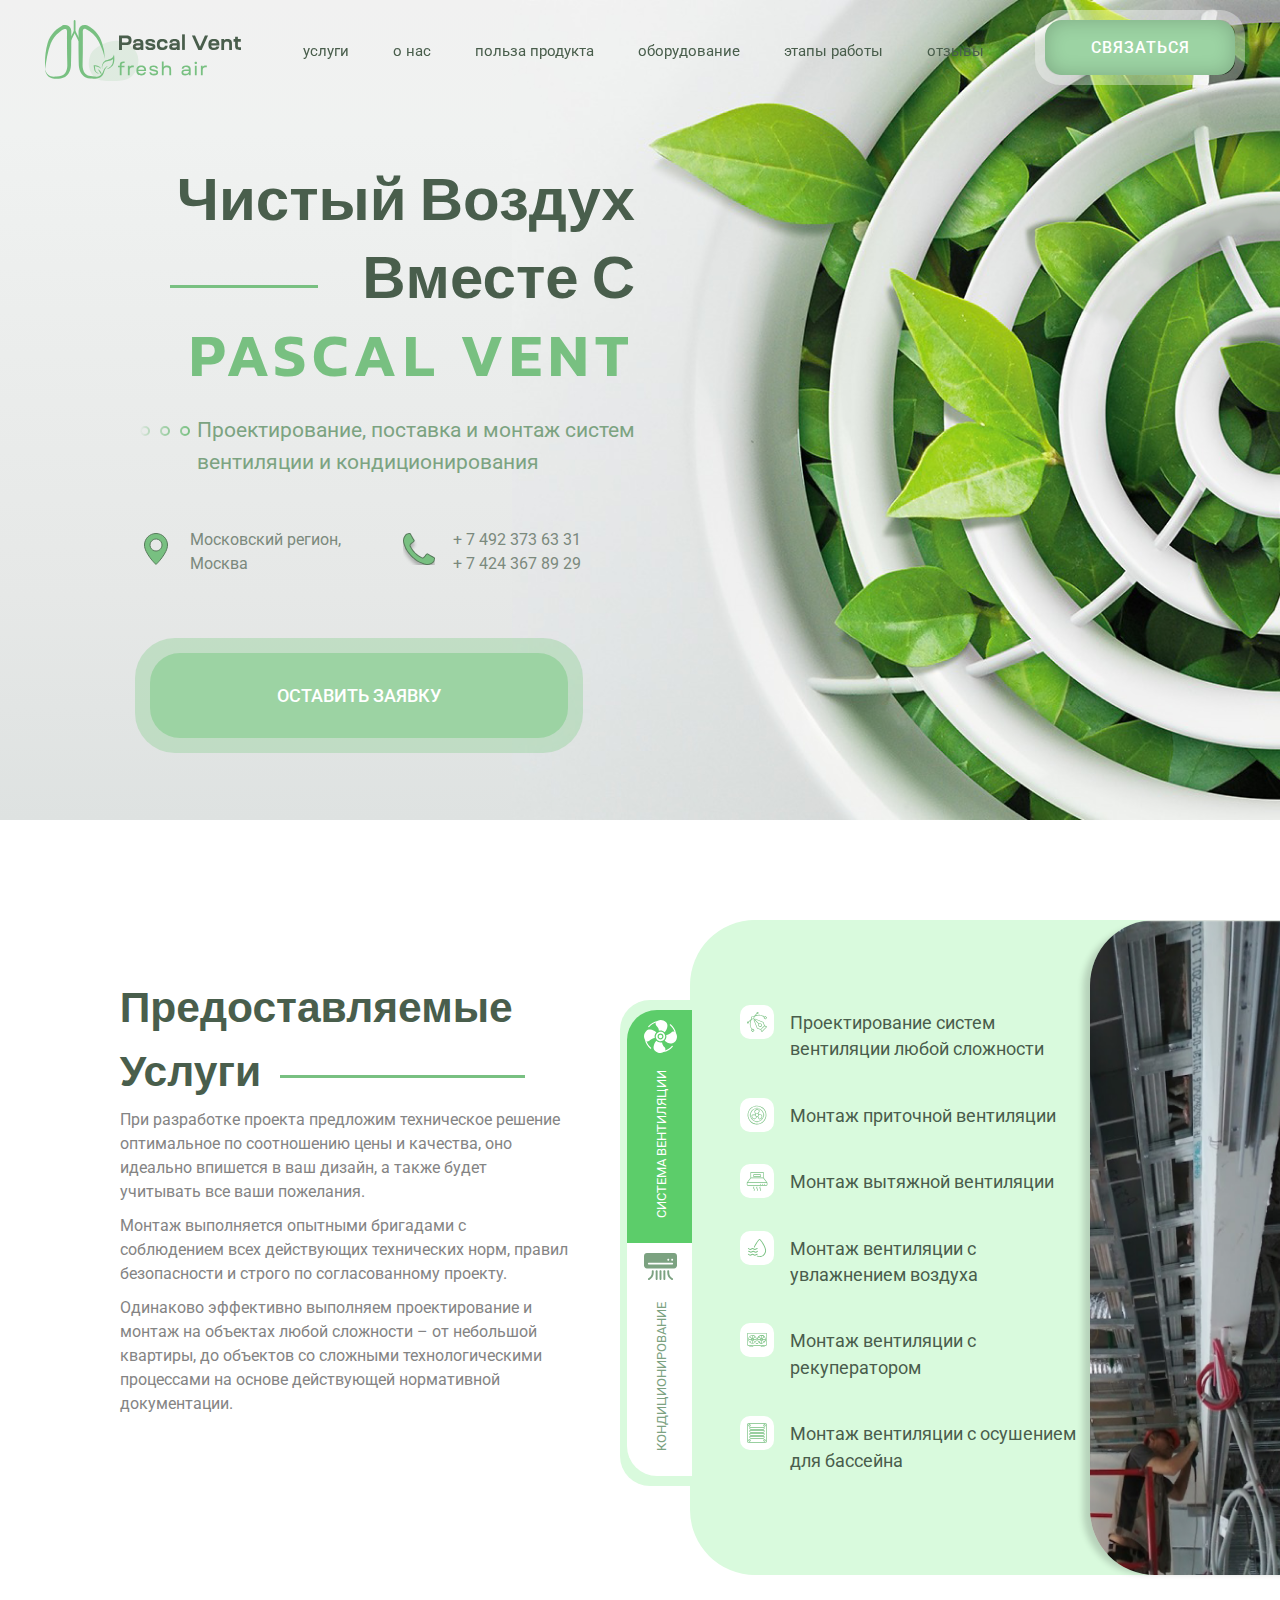
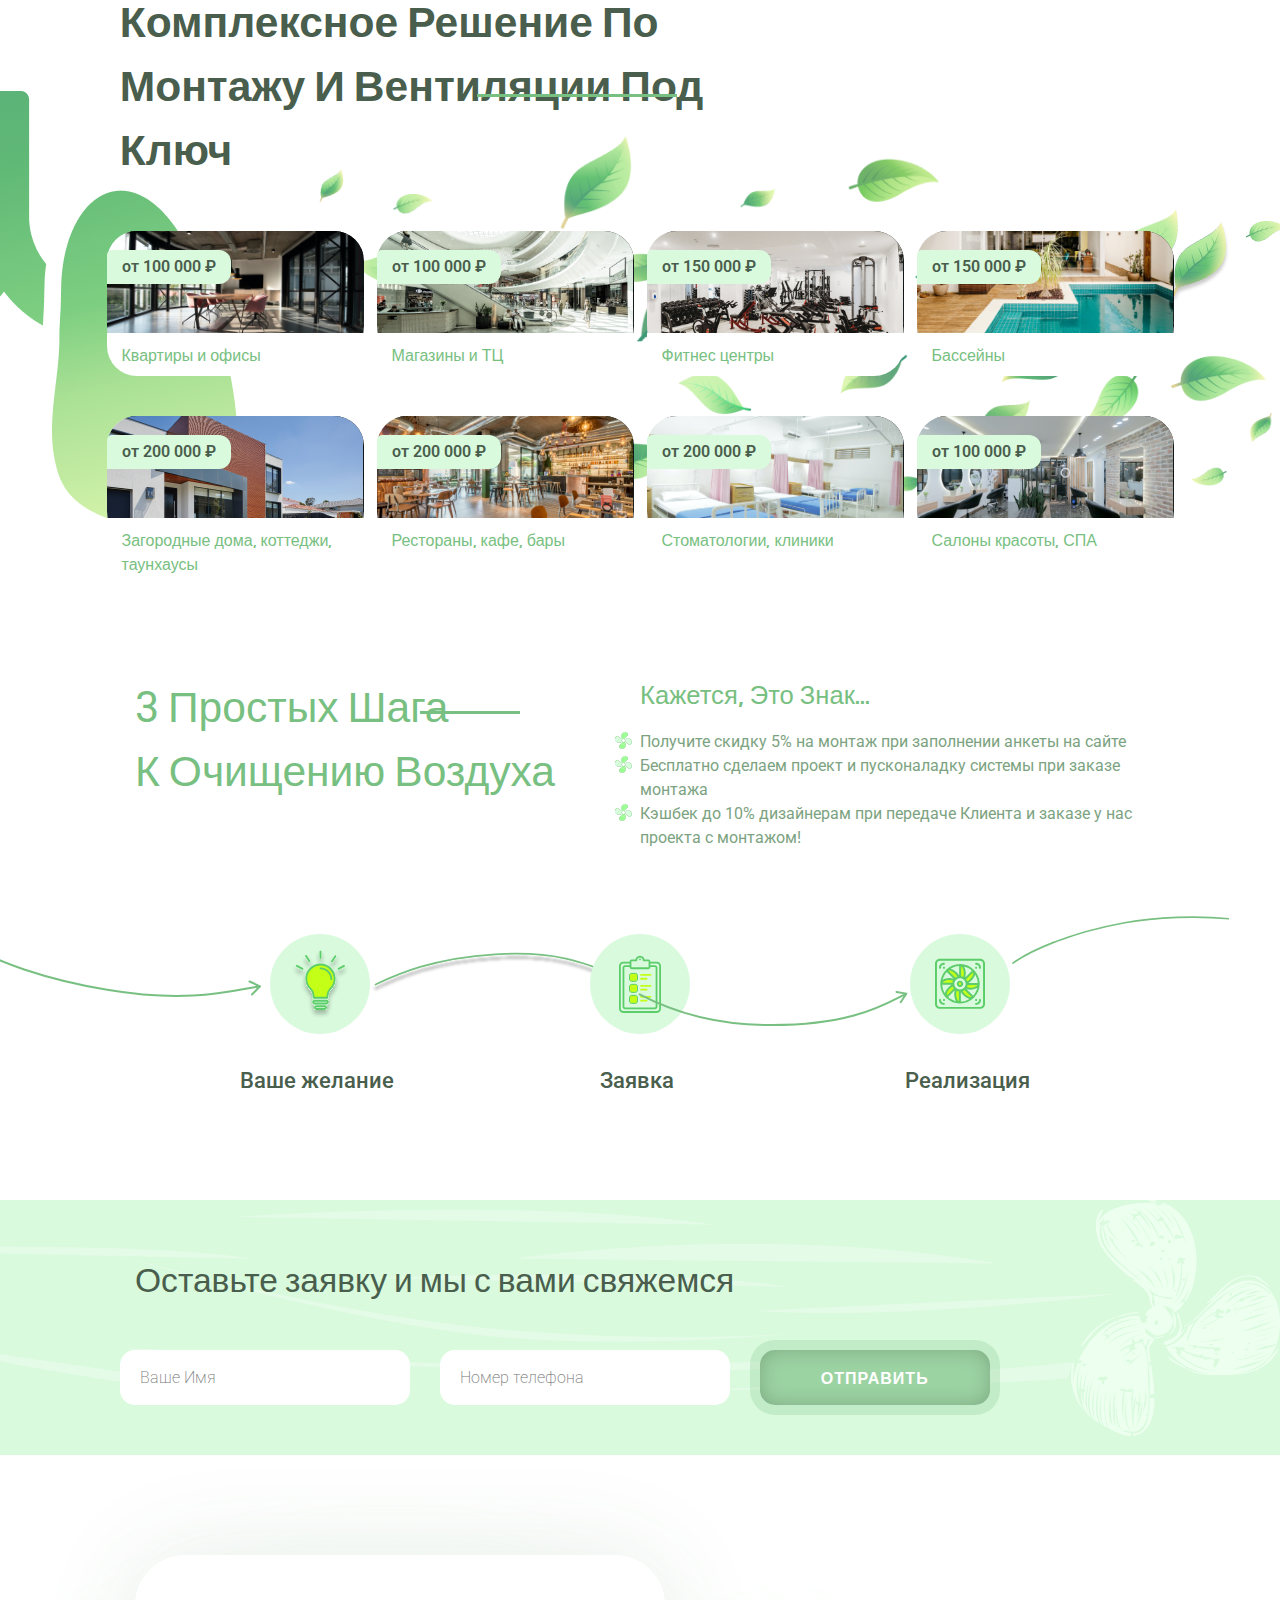
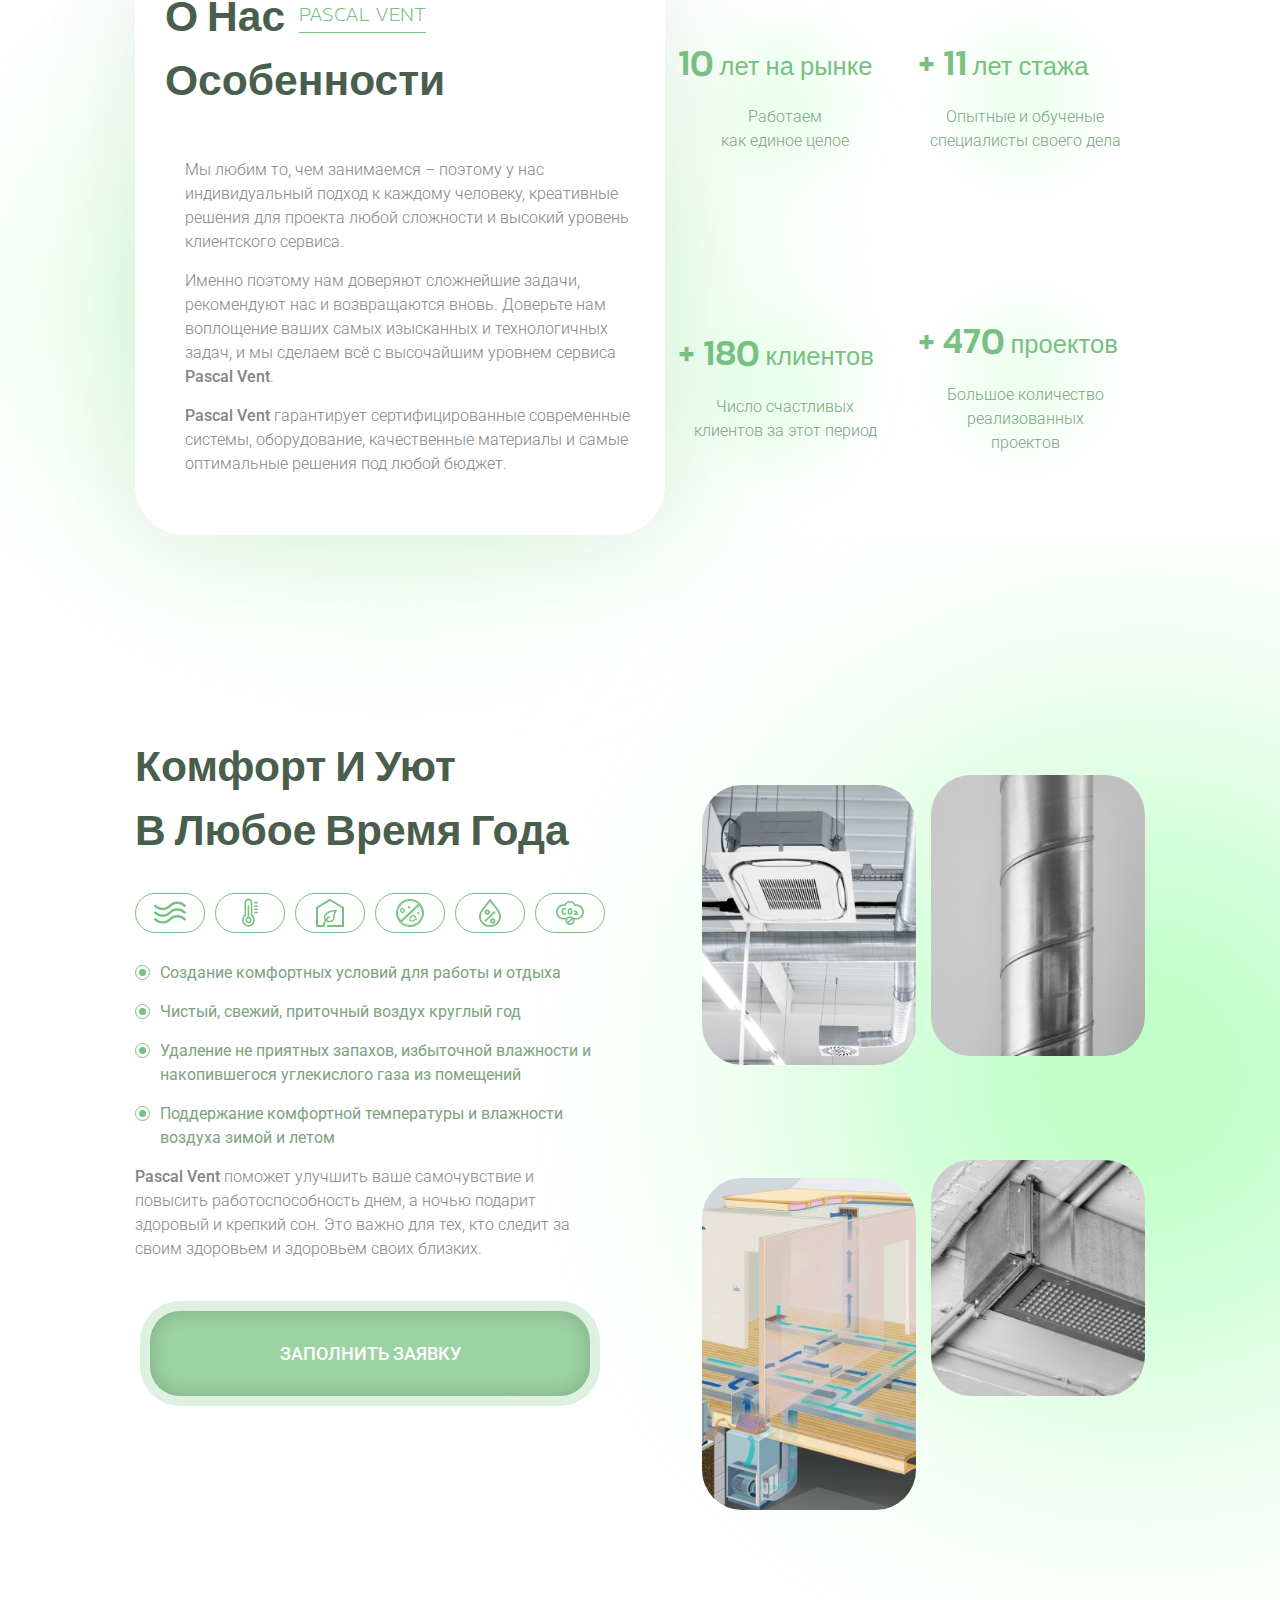
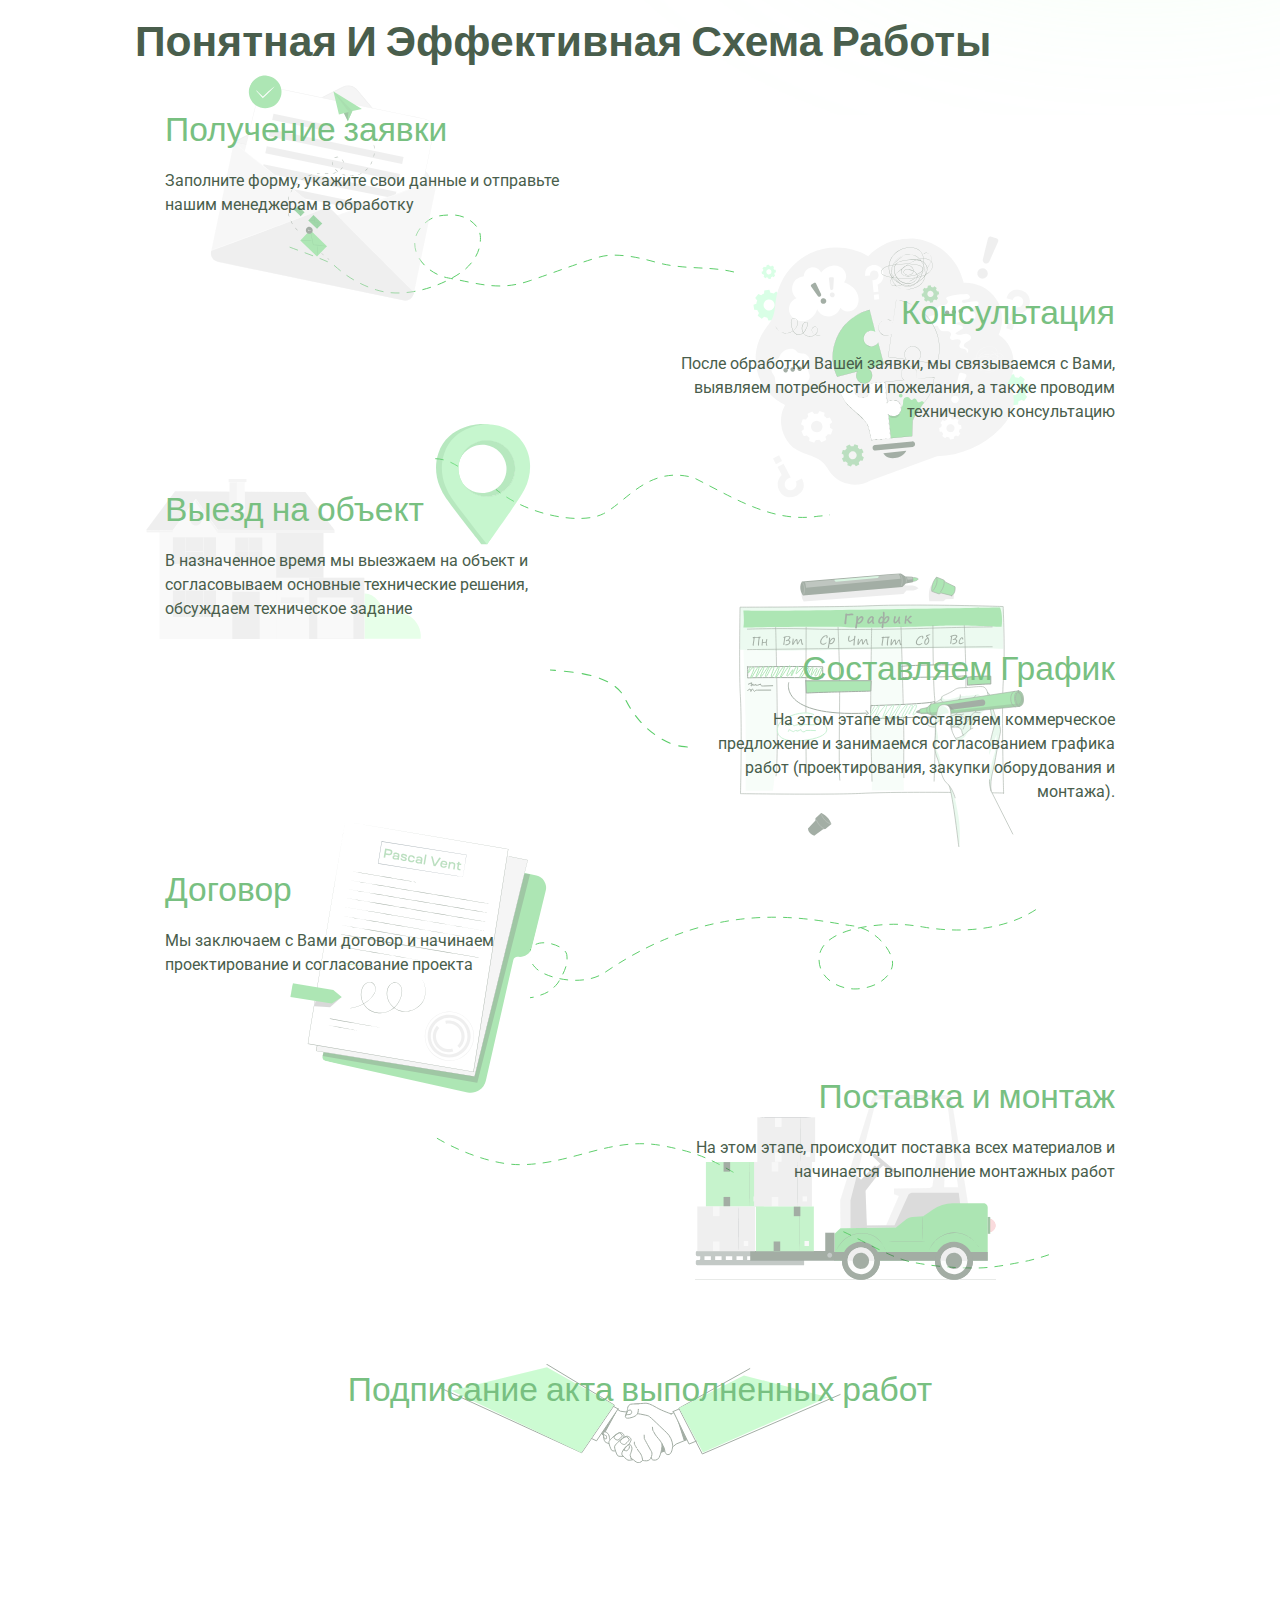
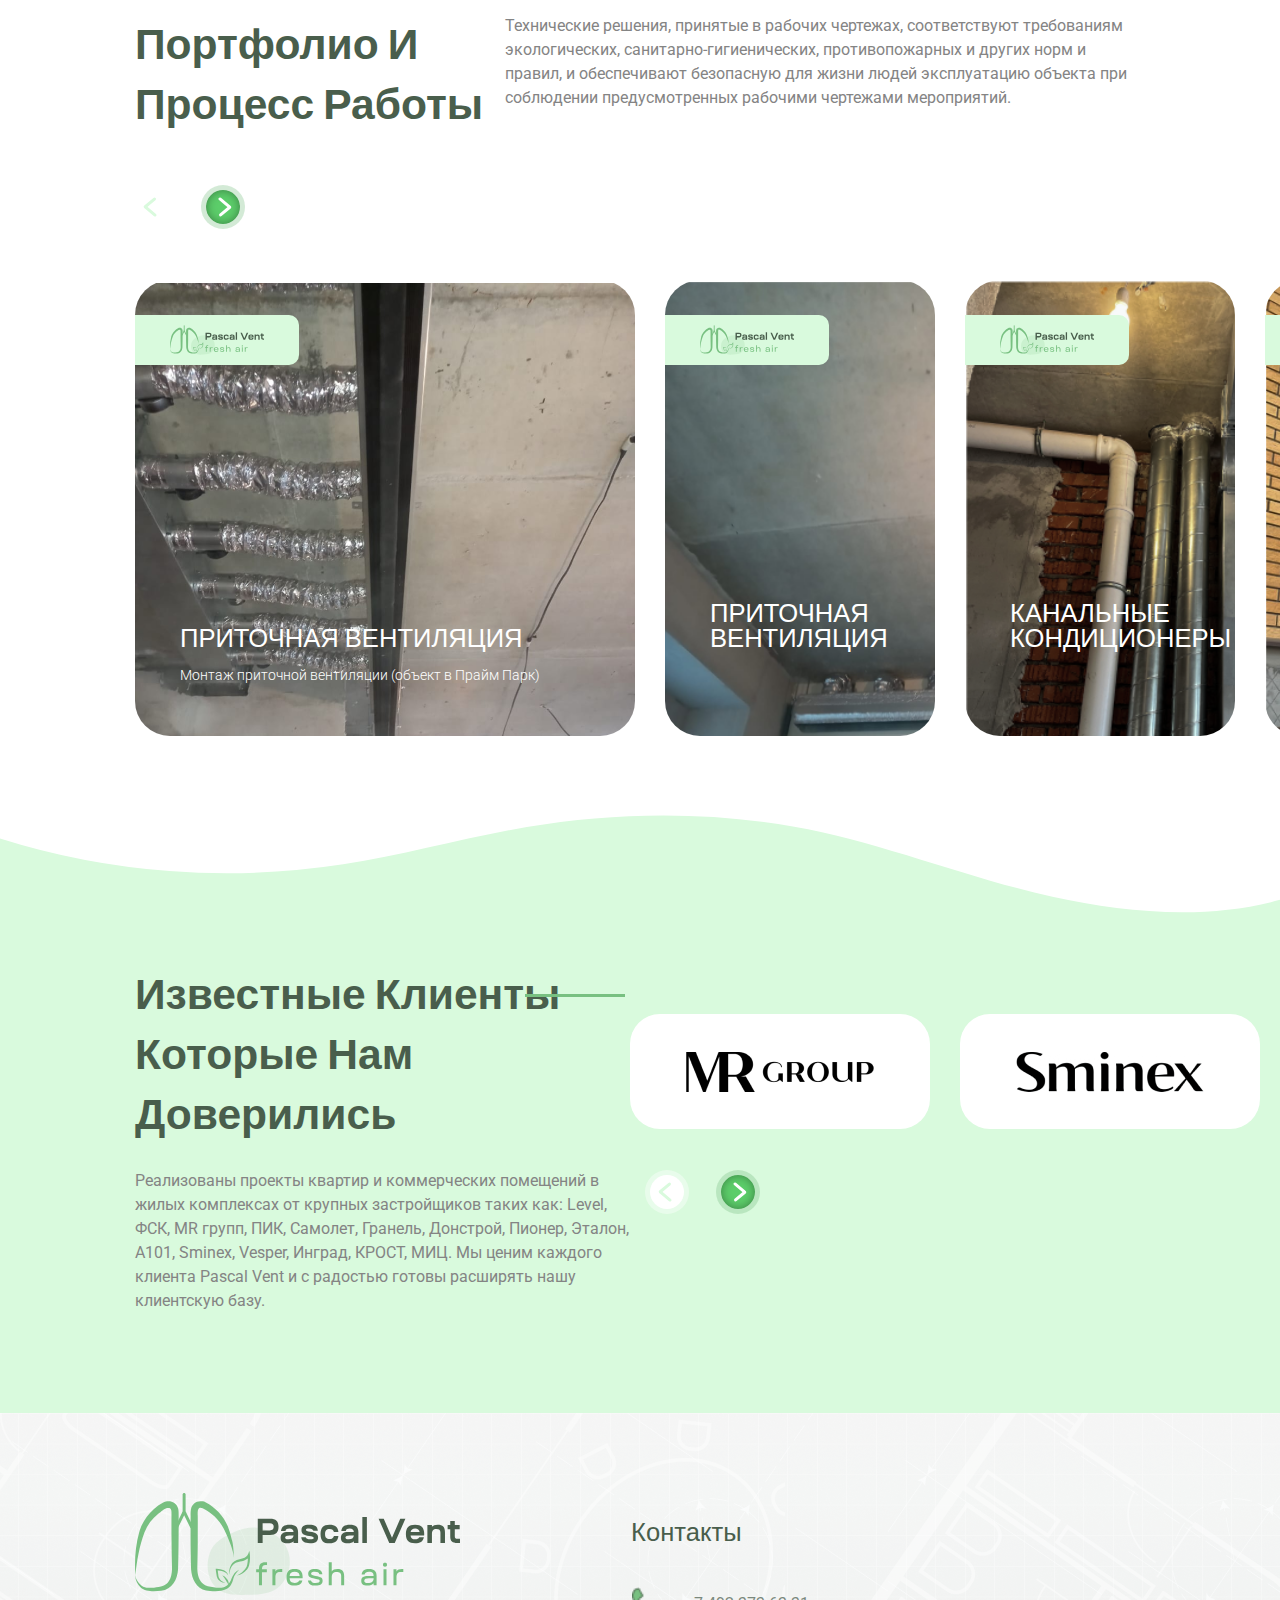
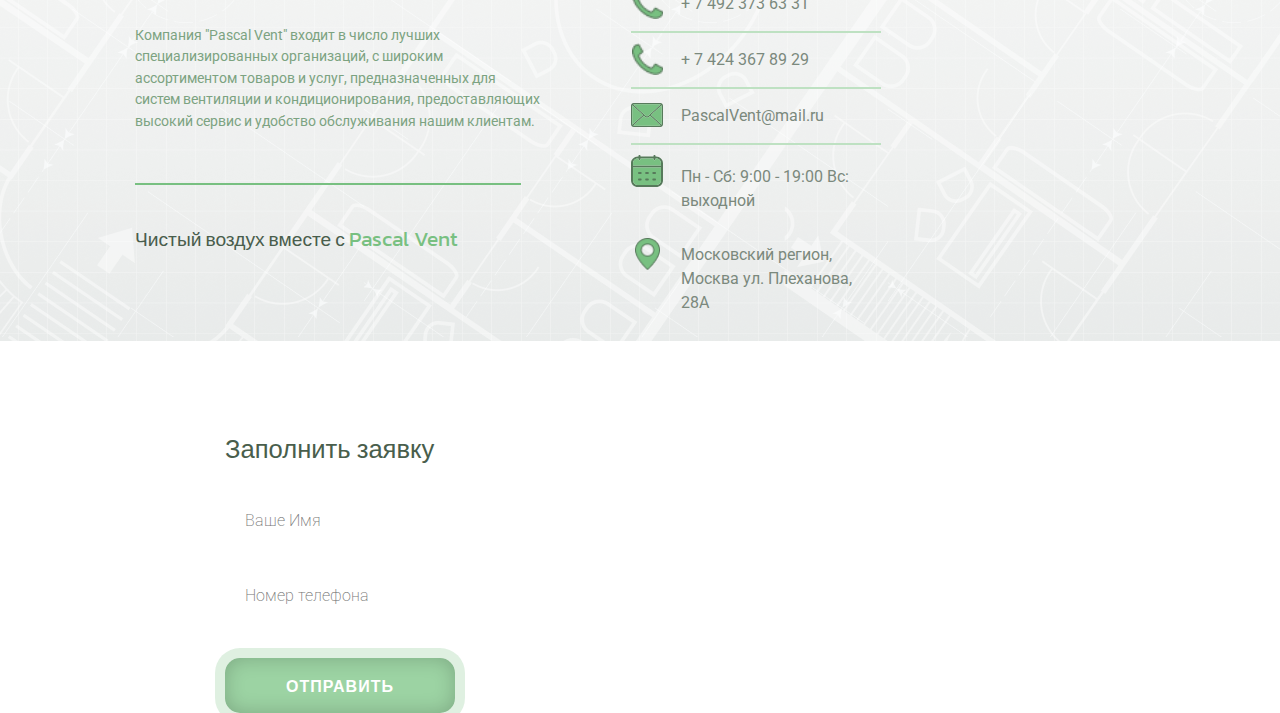
==== commit 9cee6dd3: "adaptive" ====
--- a/index.html
+++ b/index.html
@@ -3,7 +3,7 @@
 <head>
     <meta charset="UTF-8">
     <meta http-equiv="X-UA-Compatible" content="IE=edge">
-    <meta name="viewport" content="width=device-width, initial-scale=1.0">
+    <meta name="viewport" content="width=device-width, initial-scale=1.0, maximus-scale=1.0">
     <link rel="stylesheet" href="style/style.css">
     <link href="https://fonts.googleapis.com/css2?family=Kanit:wght@300;400;500;600;700;800;900&display=swap" rel="stylesheet">
     <link href="https://fonts.googleapis.com/css2?family=Roboto:wght@300;400;500;700;900&display=swap" rel="stylesheet">
--- a/style/style.css
+++ b/style/style.css
@@ -1 +1 @@
-@charset "UTF-8";*,::after,::before{box-sizing:border-box}ol[class],ul[class]{padding:0}blockquote,body,dd,dl,figcaption,figure,h1,h2,h3,h4,li,ol[class],p,ul[class]{margin:0}a{text-decoration:none;color:#000}body{min-height:100vh;scroll-behavior:smooth;text-rendering:optimizeSpeed;line-height:1.5}ol[class],ul[class]{list-style:none}a:not([class]){-webkit-text-decoration-skip:ink;text-decoration-skip-ink:auto}img{max-width:100%;display:block}article>*+*{margin-top:1em}button,input,select,textarea{font:inherit}@media (prefers-reduced-motion:reduce){*{animation-duration:0s!important;animation-iteration-count:1!important;transition-duration:0s!important;scroll-behavior:auto!important}}.promo-page{width:100%;height:820px;background:linear-gradient(180deg,#f1f1f1 0,#f0f2f1 16.25%,#ebedec 43.26%,#e6e8e7 72.5%,#dee2e1 100%);overflow:hidden}.promo-page__body{max-width:1440px;margin:0 auto}.header{padding:20px 45px 0 45px;display:flex;justify-content:space-between;align-content:center;position:fixed;z-index:7;max-width:1440px;margin:0 auto;width:100%}.header_fixed{background:#d9fadd;border-bottom-right-radius:70px;border-bottom-left-radius:70px;padding-top:20px;padding-bottom:20px;justify-content:space-between;transition:.1s ease all}.header_fixed .header-contact .contact-button__wrapper .contact__button{background:#5ccd6a}.header_fixed .header-contact .contact-button__wrapper .contact__button::after{box-shadow:0 0 0 10px rgba(120,192,130,.2117647059)}.header-menu{display:flex;flex-direction:column;justify-content:center;z-index:6}.header-menu .menu .menu__link{font-family:Roboto,sans-serif;font-weight:400;font-size:.94em;color:#495e4c;margin:0 20px 0 20px;text-transform:lowercase}.header-contact{z-index:5}.header-contact .contact-button__wrapper .contact__button{display:inline-block;width:190px;height:55px;border:none;background:#9cd3a3;border-radius:17px;color:#fff;text-transform:uppercase;font-family:Kanit,sans-serif;font-weight:600;letter-spacing:1px;position:relative;display:flex;justify-content:center;align-items:center;box-shadow:0 0 20px 0 rgba(0,0,0,.2) inset;transition:.3s all ease;cursor:pointer}.header-contact .contact-button__wrapper .contact__button span{display:inline-block;color:#fff;font-family:Roboto,sans-serif;font-weight:500;text-transform:uppercase}.header-contact .contact-button__wrapper .contact__button::after{content:"";display:block;position:absolute;top:0;left:0;width:190px;height:55px;border-radius:15px;box-shadow:0 0 0 10px rgba(255,255,255,.363)}.header-contact .contact-button__wrapper .contact__button:hover{background:#54e165}.header-contact .contact-button__wrapper .contact__button:active{background:#5ccd6a}.promo{display:flex;height:100%;position:relative;top:80px}.promo-image{width:100%}.promo-image img{position:absolute;top:-80px;right:-340px;height:820px}.promo .promo-info{z-index:6;position:absolute;left:135px;top:80px}.promo .promo-info .promo-info__title{width:500px}.promo .promo-info .promo-info__title .promo-info__title-text{font-family:Kanit,sans-serif;font-weight:600;font-size:4em;color:#495e4c;text-align:end;line-height:1.3em}.promo .promo-info .promo-info__title :nth-child(2){text-align:end}.promo .promo-info .promo-info__title :nth-child(2)::before{content:"";width:148px;height:3px;background:#78c081;position:absolute;left:35px;top:125px}.promo .promo-info .promo-info__title :last-child{color:#78c081;letter-spacing:6px;text-transform:uppercase;font-size:4.2em}.promo .promo-info__subtitle{width:500px;padding:20px 0 60px 0}.promo .promo-info__subtitle-text{display:flex}.promo .promo-info__subtitle-text .item{color:#7ca381;font-family:Roboto,sans-serif;font-weight:400;font-size:1.3em}.promo .promo-info__subtitle-text :first-child{display:flex;flex-shrink:0;margin-right:2px}.promo .promo-info__subtitle-text :first-child img{width:10px;height:10px;margin:12px 5px 0 5px}.promo .promo-info__subtitle-contact{display:flex;justify-content:space-around;padding:50px 0 60px 0}.promo .promo-info__geo{color:#7b897d;font-family:Roboto,sans-serif;font-weight:400;font-size:1em;width:154px;height:50px;position:relative}.promo .promo-info__geo::before{display:inline-block;content:"";width:32px;height:32px;top:5px;left:-50px;background:url(../icons/promo/geo.svg);position:absolute}.promo .promo-info__telephone{color:#7b897d;font-family:Roboto,sans-serif;font-weight:400;font-size:1em;position:relative}.promo .promo-info__telephone::before{display:inline-block;content:"";width:32px;height:32px;top:5px;left:-50px;background:url(../icons/promo/telephone.png);position:absolute}.promo .promo-info__subtitle-button{width:470px;height:115px;background:rgba(156,211,163,.4862745098);border-radius:40px;padding:15px 0}.promo .promo-info__subtitle-button .subtitle-button{width:440px;height:85px;background:#9cd3a3;border-radius:30px;margin:0 auto;text-align:center;padding:30px 0;transition:.3s all ease;cursor:pointer}.promo .promo-info__subtitle-button .subtitle-button span{display:inline-block;color:#fff;font-family:Roboto,sans-serif;font-weight:500;text-transform:uppercase;font-size:1.1em}.promo .promo-info__subtitle-button .subtitle-button:hover{background:#54e165}.promo .promo-info__subtitle-button .subtitle-button:active{background:#54e165}.services-page{overflow:hidden}.services-page__body{max-width:1440px;margin:0 auto;display:flex}.services-page__body .services-page__info{display:flex;flex-direction:column;padding:170px 0 170px 135px}.services-page__body .services-page__title .services-page__title-text{position:relative}.services-page__body .services-page__title :last-child::before{content:"";width:245px;height:3px;background:#78c081;position:absolute;left:160px;top:35px}.services-page__body .services-page__text{width:450px;font-family:Roboto,sans-serif;font-weight:400;color:#848484}.services-page__body .services-page__text p{padding:5px 0}.services-page__example{width:100%}.tabs{display:flex;width:100%;position:relative}.tabs .tabs-button{position:absolute;left:155px;top:180px;z-index:6;display:flex;flex-direction:column;height:486px;width:80px;background:#d9fadd;align-items:center;padding:10px 0 10px 0;border-bottom-left-radius:30px 30px;justify-content:space-around;border-top-left-radius:30px 30px}.tabs .tabs-button :first-child{border-top-right-radius:30px 30px}.tabs .tabs-button :last-child{border-top-left-radius:30px 30px}.tabs .tabs-button .tabs-button__item{transform:rotate(-90deg);height:65px;width:233px;font-family:Roboto,sans-serif;font-weight:400;font-size:.8em;text-transform:uppercase;cursor:pointer;padding:25px 25px}.tabs .active{background:#5ccd6a;color:#fff;position:relative}.tabs .active::before{content:"";width:33px;height:33px;background:url(../icons/services/GroupActive.svg) no-repeat;top:17px;left:190px;position:absolute;transform:rotate(0);transition:.4s all ease}.tabs .active__condition{background:#5ccd6a;color:#fff;position:relative}.tabs .active__condition::before{content:"";width:33px;height:33px;background:url(../icons/services/air-conditioningActive.svg) no-repeat;top:17px;left:190px;position:absolute;transform:rotate(90deg);transition:.4s all ease}.tabs .non-active__ventilation{background:#fff;color:#7ca281;position:relative}.tabs .non-active__ventilation::before{content:"";width:33px;height:33px;background:url(../icons/services/GroupNonActive.svg) no-repeat;top:17px;left:190px;position:absolute;transform:rotate(90deg);transition:.4s all ease}.tabs .non-active{background:#fff;color:#7ca281;position:relative}.tabs .non-active::before{content:"";width:33px;height:33px;background:url(../icons/services/air-conditioningNonActive.svg) no-repeat;top:17px;left:190px;position:absolute;transform:rotate(90deg);transition:.4s all ease}.tabs .tabs-content{background:#d9fadd}.tabs-content__plug{width:100%;height:655px;background:#d9fadd;border-bottom-left-radius:65px 65px;border-top-left-radius:65px 65px;position:absolute;z-index:1;left:230px;top:100px}.tabs-content{width:100%;height:655px;position:absolute;z-index:1;left:230px;top:100px;border-bottom-left-radius:65px 65px;border-top-left-radius:65px 65px;display:flex;padding:70px 0 100px 70px}.tabs-content .tabs-content__text{width:350px;height:450px;padding:0 30px}.tabs-content .tabs-content__text .tabs-content__text-item1{position:relative}.tabs-content .tabs-content__text .tabs-content__text-item1::before{position:absolute;left:-50px;top:15px;display:inline-block;content:"";width:34px;height:34px;background:url(../icons/services/tabs__aeration/1.svg)}.tabs-content .tabs-content__text .tabs-content__text-item2{position:relative}.tabs-content .tabs-content__text .tabs-content__text-item2::before{position:absolute;left:-50px;top:15px;display:inline-block;content:"";width:34px;height:34px;background:url(../icons/services/tabs__aeration/2.svg)}.tabs-content .tabs-content__text .tabs-content__text-item3{position:relative}.tabs-content .tabs-content__text .tabs-content__text-item3::before{position:absolute;left:-50px;top:15px;display:inline-block;content:"";width:34px;height:34px;background:url(../icons/services/tabs__aeration/3.svg)}.tabs-content .tabs-content__text .tabs-content__text-item4{position:relative}.tabs-content .tabs-content__text .tabs-content__text-item4::before{position:absolute;left:-50px;top:15px;display:inline-block;content:"";width:34px;height:34px;background:url(../icons/services/tabs__aeration/4.svg)}.tabs-content .tabs-content__text .tabs-content__text-item5{position:relative}.tabs-content .tabs-content__text .tabs-content__text-item5::before{position:absolute;left:-50px;top:15px;display:inline-block;content:"";width:34px;height:34px;background:url(../icons/services/tabs__aeration/5.svg)}.tabs-content .tabs-content__text .tabs-content__text-item6{position:relative}.tabs-content .tabs-content__text .tabs-content__text-item6::before{position:absolute;left:-50px;top:15px;display:inline-block;content:"";width:34px;height:34px;background:url(../icons/services/tabs__aeration/6.svg)}.tabs-content .tabs-content__text .tabs-content__text-item7{position:relative}.tabs-content .tabs-content__text .tabs-content__text-item7::before{position:absolute;left:-50px;top:15px;display:inline-block;content:"";width:34px;height:34px;background:url(../icons/services/tabs__conditioning/1.svg)}.tabs-content .tabs-content__text .tabs-content__text-item8{position:relative}.tabs-content .tabs-content__text .tabs-content__text-item8::before{position:absolute;left:-50px;top:15px;display:inline-block;content:"";width:34px;height:34px;background:url(../icons/services/tabs__conditioning/2.svg)}.tabs-content .tabs-content__text .tabs-content__text-item9{position:relative}.tabs-content .tabs-content__text .tabs-content__text-item9::before{position:absolute;left:-50px;top:15px;display:inline-block;content:"";width:34px;height:34px;background:url(../icons/services/tabs__conditioning/3.svg)}.tabs-content .tabs-content__text .tabs-content__text-item10{position:relative}.tabs-content .tabs-content__text .tabs-content__text-item10::before{position:absolute;left:-50px;top:15px;display:inline-block;content:"";width:34px;height:34px;background:url(../icons/services/tabs__conditioning/4.svg)}.tabs-content .tabs-content__text .tabs-content__text-item11{position:relative}.tabs-content .tabs-content__text .tabs-content__text-item11::before{position:absolute;left:-50px;top:15px;display:inline-block;content:"";width:34px;height:34px;background:url(../icons/services/tabs__conditioning/5.svg)}.tabs-content .tabs-content__text .tabs-content__text-item12{position:relative}.tabs-content .tabs-content__text .tabs-content__text-item12::before{position:absolute;left:-50px;top:15px;display:inline-block;content:"";width:34px;height:34px;background:url(../icons/services/tabs__conditioning/6.svg)}.tabs-content .item-text{font-family:Roboto,sans-serif;font-weight:400;font-size:1.1em;color:#495d4c;padding:20px 0}.tabs-content__img{position:absolute;height:655px;overflow:hidden;box-shadow:-11px 3px 6px -4px rgba(0,0,0,.16)}.ventilation__img{border-bottom-left-radius:65px 65px;border-top-left-radius:65px 65px;top:0;left:400px;width:100%}.ventilation__img img{height:100%;width:100%;position:relative;left:-400px}.conditioning__img{border-bottom-left-radius:65px 65px;border-top-left-radius:65px 65px;top:0;left:400px;width:500px}.conditioning__img img{height:100%;width:100%;position:relative;left:-20px}.hide{animation-name:tabsHide;animation-duration:.5s;margin-left:100%}.show{animation-name:tabsShow;animation-duration:.5s;margin-left:0}@keyframes tabsHide{from{margin-left:0}to{margin-left:100%}}@keyframes tabsShow{from{margin-left:100%}to{margin-left:0}}.under-key__body{max-width:1440px;margin:0 auto}.under-key__title{width:900px;height:120px;margin-left:135px;margin-top:170px;margin-bottom:10px;padding-right:100px;position:relative}.under-key__title::after{content:"";width:200px;height:3px;background:#78c081;position:absolute;bottom:14px;right:140px}.under-key__galery{height:auto;position:relative}.under-key__galery .under-key__background-lung{position:absolute;top:-50px;left:-230px;z-index:1}.under-key__galery .under-key__background-group-leaves1{position:absolute;top:10px;left:300px}.under-key__galery .under-key__background-group-leaves2{position:absolute;top:230px;left:420px}.under-key__galery .under-key__background-leaves1{position:absolute;top:100px;right:50px}.under-key__galery .under-key__background-leaves2{position:absolute;top:100px;right:0}.galary{width:100%}.galary-items{display:flex;flex-wrap:wrap;padding:85px 100px 0 100px;justify-content:space-around}.galary-item{position:relative;z-index:6;width:257px;height:135px;margin:25px 0}.galary-item__image{overflow:hidden;position:relative;width:257px;height:135px;background:url(../image/under-key__galery/galary/1.png) top/cover no-repeat;background-clip:padding-box;border-top-left-radius:30px;border-top-right-radius:30px;border-bottom-left-radius:40px;border-bottom-right-radius:40px}.galary-item__price{position:absolute;top:19px;left:0;background:#d9fadd;padding:5px 15px 5px 15px;border-top-left-radius:5px;border-top-right-radius:12px;border-bottom-right-radius:12px;font-family:Roboto,sans-serif;color:#495d4c;font-weight:600}.galary-item__description{padding:10px 0 10px 15px;font-family:Kanit,sans-serif;color:#78c081;font-weight:500;background:#fff;width:257px;height:43px;border-bottom-left-radius:30px;border-bottom-right-radius:30px;position:absolute;bottom:-10px}.air-purification__body{max-width:1440px;margin:0 auto;position:relative}.air-purification__info{padding:100px 135px 0 135px;display:flex}.air-purification__title{position:relative;width:100%}.air-purification__title span{font-size:1em;font-family:Roboto,sans-serif;font-weight:400}.air-purification__title span::before{content:"";top:35px;right:120px;width:100px;height:3px;background:#78c081;position:absolute}.air-purification__text{display:flex;flex-direction:column;width:100%}.air-purification__title{color:#78c081;font-family:Kanit,sans-serif;font-weight:500;font-size:1.6em;text-transform:capitalize}.air-purification__profit{margin:15px 0 0}.air-purification__profit-item{color:#7ca381;font-family:Roboto,sans-serif;font-weight:400;position:relative}.air-purification__profit-item::after{content:"";width:17px;height:17px;background:url(../icons/air-purification/Cooling.svg);top:2px;left:-25px;position:absolute}.air-purification__icons{width:100%;height:300px;display:flex;justify-content:space-around;padding:0 160px 0 160px}.icon-background{width:100px;height:100px;background:#d9fadd;border-radius:50%;display:flex;flex-direction:column;justify-content:center;align-items:center;margin:84px 0 0 0;position:relative}.icon-background span{display:inline-block;color:#495e4c;font-family:Roboto,sans-serif;font-weight:500;font-size:1.4em;position:absolute;width:200px;left:10px;top:130px}.icon__wish{position:relative}.icon__wish::before{content:"";background:url(../icons/air-purification/Vector1.svg) 50% 50%/contain no-repeat;position:absolute;top:15px;right:108px;width:270px;height:50px}.icon__wish::after{content:"";background:url(../icons/air-purification/Vector2.svg) 50% 50%/contain no-repeat;position:absolute;top:15px;left:100px;width:270px;height:50px}.icon__wish span{left:-30px}.icon__implementation{position:relative}.icon__implementation::before{content:"";background:url(../icons/air-purification/Vector3.svg) 50% 50%/contain no-repeat;position:absolute;top:50px;right:102px;width:270px;height:50px}.icon__implementation::after{content:"";background:url(../icons/air-purification/Vector4.svg) 50% 50%/contain no-repeat;position:absolute;top:-20px;left:75px;width:270px;height:50px}.icon__implementation span{left:-5px}.air-purification-title{color:#495e4c;font-size:2.1em;font-family:Kanit,sans-serif;font-weight:500;padding:55px 0 10px 135px;position:relative;z-index:4}.air-purification-wrapper-form{width:100%;height:248px;background:#d9fadd;margin:50px 0 0 0}.air-purification-form-wrapper{padding:0 0 0 135px;position:relative;z-index:3}.air-purification__form{display:flex;align-items:flex-end;justify-content:flex-start;flex-direction:row}.input-text{width:290px;height:55px;background:#fff;border:none;border-radius:15px;color:#7ca381;font-family:Roboto,sans-serif;font-weight:200;padding-left:20px;margin-right:30px}.input_button{display:inline-block;width:230px;height:55px;border:none;background:#9cd3a3;border-radius:15px;color:#fff;text-transform:uppercase;font-family:Kanit,sans-serif;font-weight:600;letter-spacing:1px;position:relative;display:flex;justify-content:center;align-items:center;box-shadow:0 0 20px 0 rgba(0,0,0,.2) inset;cursor:pointer;transition:.3s all ease}.input_button::after{content:"";display:block;position:absolute;top:0;left:0;width:230px;height:55px;border-radius:15px;box-shadow:0 0 0 10px rgba(120,192,130,.24)}.input_button:hover{background:#54e165}.input_button:active{background:#54e165}.bg-decoration{position:absolute;top:0;right:0}.bg-decoration2{position:absolute;top:0;right:160px;z-index:2}.aboutus__body{max-width:1440px;margin:0 auto;position:relative}.aboutus__info{padding:100px 135px 0}.aboutus__peculiarities-dec{position:absolute;top:0;left:-135px}.aboutus-wrapper{display:flex}.aboutus-peculiarities-wrapper{width:100%}.aboutus-peculiarities-wrapper .aboutus-peculiarities-card{width:530px;height:580px;background:#fff;border-radius:50px;box-shadow:0 0 100px rgba(73,93,76,.1);position:relative}.aboutus-peculiarities-wrapper .aboutus-peculiarities__title{padding:30px 30px}.aboutus-peculiarities-wrapper .aboutus-peculiarities__title span{color:#78c081;font-weight:200;text-transform:uppercase;font-size:21px;position:relative;top:-10px;left:5px;padding:0 0 2px 0;border-bottom:1px solid #78c081;display:inline-block}.aboutus-peculiarities-wrapper .aboutus-peculiarities__text{padding:0 30px 30px 50px}.aboutus-peculiarities-wrapper .aboutus-peculiarities__text p{font-family:Roboto,sans-serif;font-weight:300;color:#848484;padding-top:15px}.aboutus-peculiarities-wrapper .aboutus-peculiarities__text p span{font-weight:500}.aboutus-experience-wrapper{display:flex;flex-wrap:wrap}.aboutus-experience-wrapper .aboutus-experience__item{width:215px;height:auto;margin:auto;position:relative}.aboutus-experience-wrapper .aboutus-experience__item .dec-bg{width:50px;height:50px;position:absolute;top:40px;left:80px;border-radius:50%;background:rgba(186,255,195,.25);z-index:1;box-shadow:0 0 50px 42px rgba(186,255,195,.25)}.aboutus-experience-wrapper .aboutus-experience__item-title{color:#78c081;font-family:Kanit,sans-serif;font-weight:500;font-size:1.6em;position:relative;z-index:2}.aboutus-experience-wrapper .aboutus-experience__item-title span{font-size:1.4em}.aboutus-experience-wrapper .aboutus-experience__item-subtitle{font-family:Roboto,sans-serif;color:#7ca381;font-weight:300;font-size:1em;text-align:center;padding-top:15px;position:relative;z-index:2}.aboutus-experience-wrapper{width:100%}.application{overflow:hidden}.application_body{max-width:1440px;margin:0 auto;position:relative}.application-library{width:100%}.application-library img{position:absolute;top:-100px;right:-500px;z-index:1}.application-library__container{position:relative;z-index:3;display:grid;grid-template-columns:1fr 1fr;gap:15px;grid-auto-rows:minmax(350px,430px);align-items:end}.application-library__item img{position:static;border-radius:40px}.application-library .item__2{align-self:start;padding-top:140px}.application-library .item__4{align-self:start;padding-top:80px}.application-content{padding:100px 135px 0 135px;display:flex}.application-content__promo{width:100%;padding:100px 97px 100px 0}.application-content__icons{display:flex;gap:10px;margin:30px 0 28px 0}.application-content__icon{width:70px;height:40px;border-radius:40px;border:1px solid #78c081;display:flex;justify-content:center;align-items:center}.application-content__list{padding:0 0 0 25px;display:flex;flex-direction:column;gap:15px}.application-content__item{font-family:Roboto,sans-serif;font-size:1em;color:#7ca381;position:relative}.application-content__item::before{content:"";position:absolute;background:url(../icons/application/check.svg) 50% 50%/cover no-repeat;width:15px;height:15px;top:4px;left:-25px}.application-content__text{font-family:Roboto,sans-serif;font-weight:300;color:#848484;padding-top:15px;margin:0 0 50px 0}.application-content__text span{font-weight:500}.application-content__button{width:440px;height:85px;background:#9cd3a3;border-radius:30px;margin:0 auto;text-align:center;padding:30px 0;transition:.3s all ease;cursor:pointer;position:relative;box-shadow:rgba(0,0,0,.2) 0 0 20px 0 inset}.application-content__button span{display:inline-block;color:#fff;font-family:Roboto,sans-serif;font-weight:500;text-transform:uppercase;font-size:1.1em}.application-content__button::after{content:"";display:block;position:absolute;top:0;left:0;width:440px;height:85px;border-radius:30px;box-shadow:0 0 0 10px rgba(120,192,130,.24)}.application-content__button:hover{background:#5ccd6a}.application-content__button:active{background:#5ccd6a}.scheme-work__body{max-width:1440px;margin:0 auto;position:relative}.scheme-work__content{padding:0 135px 100px 135px;margin:100px 0 0 0;height:auto}.scheme-work__items{display:grid;grid-template-columns:1fr 1fr;grid-auto-rows:minmax(380px,300px);grid-column-gap:10px}.scheme-work__item{position:relative;padding:30px}.scheme-work__item .scheme-work__item-title{font-family:Kanit,sans-serif;font-size:2.1em;color:#78c081;position:relative;z-index:2}.scheme-work__item .scheme-work__item-text{font-family:Roboto,sans-serif;font-size:1em;color:#495e4c;position:relative;z-index:2;margin-top:15px}.scheme-work__item:nth-child(2n){align-self:end}.scheme-work .end{text-align:end}.scheme-work .item1{position:relative}.scheme-work .item1 img{position:absolute;top:-30px;right:150px;z-index:1}.scheme-work .item1::after{content:"";background:url(../icons/scheme-work/Vector1.svg) 50% 50%/cover no-repeat;width:calc(100% - 50px);height:80px;position:absolute;top:140px;left:150px}.scheme-work .item2{position:relative}.scheme-work .item2 img{position:absolute;top:-30px;left:100px;z-index:1}.scheme-work .item2::after{content:"";background:url(../icons/scheme-work/Vector2.svg) 50% 50%/cover no-repeat;width:calc(100% - 100px);height:80px;position:absolute;top:200px;left:-215px}.scheme-work .item3{position:relative}.scheme-work .item3 img{position:absolute;top:-60px;right:100px;z-index:1}.scheme-work .item3::after{content:"";background:url(../icons/scheme-work/Vector3.svg) 50% 50%/cover no-repeat;width:calc(100% - 356px);height:95px;position:absolute;top:200px;left:415px}.scheme-work .item4{position:relative}.scheme-work .item4 img{position:absolute;top:-40px;left:90px;z-index:1}.scheme-work .item4::after{content:"";background:url(../icons/scheme-work/Vector4.svg) 50% 50%/cover no-repeat;width:calc(100% + 7px);height:139px;position:absolute;top:250px;left:-115px}.scheme-work .item5{position:relative}.scheme-work .item5 img{position:absolute;top:-30px;right:80px;z-index:1}.scheme-work .item5::after{content:"";background:url(../icons/scheme-work/Vector5.svg) 50% 50%/cover no-repeat;width:calc(100% + 120px);height:165px;position:absolute;top:270px;left:300px}.scheme-work .item6 img{position:absolute;top:50px;left:50px;z-index:1}.scheme-work__act{display:flex;justify-content:center;margin:150px 0 0 0;position:relative}.scheme-work__act .scheme-work__act__title{font-family:Kanit,sans-serif;font-size:2.1em;color:#78c081;position:relative;z-index:2}.scheme-work__act img{position:absolute}.portfolio{overflow:hidden;height:900px}.portfolio_body{max-width:1440px;margin:0 auto}.portfolio-content{padding:100px 135px 0 135px;height:500px;position:relative}.portfolio__info{width:100%;display:flex;justify-content:space-between}.portfolio_title{width:400px;height:130px;line-height:60px}.portfolio_text{font-family:Roboto,sans-serif;color:#848484;max-width:640px}.slider-portfolio-wrapper{position:absolute;top:0;margin-top:366px;z-index:3}.slider-portfolio-items{display:flex;flex:1 1 auto;align-items:stretch;-moz-column-gap:30px;column-gap:30px;height:456px;min-width:0}.slider-portfolio__item-body{display:inline-block;width:270px;transition:.4s ease-in all}.slider-portfolio__item{position:relative;overflow:hidden;border-radius:35px}.slider-portfolio__item_logo{position:absolute;width:164px;height:50px;display:flex;justify-content:center;align-items:center;background:#d9fadd;border-top-right-radius:10px;border-bottom-right-radius:10px;top:35px}.slider-portfolio__item_logo img{width:94px;height:30px}.slider-portfolio__item_title{position:absolute;font-family:Kanit,sans-serif;font-size:1.6em;font-weight:500;color:#fff;bottom:80px;left:40px;padding:5px;line-height:25px;text-transform:uppercase}.slider-portfolio__item_subtitle{position:absolute;font-family:Roboto,sans-serif;font-size:.9em;font-weight:300;color:#fff;bottom:45px;left:40px;padding:5px;opacity:0;transition:.1s ease-in}.slider-portfolio__image{min-height:100%;max-width:500px;min-width:500px;cursor:pointer}.slider-portfolio-buttons{margin-top:46px;margin-bottom:25px}.slider-portfolio-buttons .slider-portfolio-buttons__items{display:flex;-moz-column-gap:37px;column-gap:37px}.slider-portfolio-buttons .slider-portfolio-buttons__items .slider-portfolio__prev{display:flex;justify-content:center;align-items:center;position:relative}.slider-portfolio-buttons .slider-portfolio-buttons__items .slider-portfolio__prev span{display:inline-block;height:3px;width:15px;border-radius:40px;position:absolute;top:16px;left:7px}.slider-portfolio-buttons .slider-portfolio-buttons__items .slider-portfolio__prev span:first-child{transform:translateX(4.2px) rotate(-40deg) translateY(-6px)}.slider-portfolio-buttons .slider-portfolio-buttons__items .slider-portfolio__prev span:last-child{transform:translateX(4px) rotate(40deg) translateY(4.8px)}.slider-portfolio-buttons .slider-portfolio-buttons__items .slider-portfolio__next{display:flex;justify-content:center;align-items:center;position:relative;transform:rotate(-180deg)}.slider-portfolio-buttons .slider-portfolio-buttons__items .slider-portfolio__next span{display:inline-block;height:3px;width:15px;border-radius:40px;position:absolute;top:16px;left:7px}.slider-portfolio-buttons .slider-portfolio-buttons__items .slider-portfolio__next span:first-child{transform:translateX(4.2px) rotate(-40deg) translateY(-6px)}.slider-portfolio-buttons .slider-portfolio-buttons__items .slider-portfolio__next span:last-child{transform:translateX(4px) rotate(40deg) translateY(4.8px)}.slider-portfolio-buttons .slider-portfolio-buttons__item{display:inline-block;border-radius:50%;background-color:#fff;width:34px;height:34px;box-shadow:0 0 0 5px rgba(255,255,255,.4117647059);cursor:pointer;transition:.1s ease all}.slider-portfolio-buttons .nonactive{cursor:default}.slider-portfolio-buttons .nonactive span{background:#d9fadd}.slider-portfolio-buttons .active{background:#5ccd6a;box-shadow:0 0 10px 0 rgba(0,0,0,.363) inset}.slider-portfolio-buttons .active:hover{background:#58d667}.slider-portfolio-buttons .active span{background:#fff}.slider-portfolio-buttons .active::after{content:"";display:block;position:absolute;top:0;left:0;width:34px;height:34px;border-radius:50%;box-shadow:0 0 0 5px rgba(120,192,130,.3294117647)}.slider-portfolio-items{transition:.4s all ease-in}.swiper-slide-active{width:500px}.swiper-slide-active .slider-portfolio__item_subtitle{opacity:1;transition:1s ease-in}.active-item{width:500px;transition:.4s all ease-in}.active-item .slider-portfolio__item_subtitle{opacity:1;transition:1s ease-in}.clients{background:#d9fadd;position:relative}.clients_body{max-width:1440px;margin:0 auto}.clients-content{padding:150px 135px 100px 135px;display:flex}.clients_info{width:100%}.clients_title{line-height:60px;position:relative}.clients_title::after{content:"";top:30px;right:15px;width:100px;height:3px;background:#78c081;position:absolute}.clients_text{font-family:Roboto,sans-serif;color:#848484;max-width:640px;margin-top:25px}.clients_slider-wrapper{width:100%}.custom-shape-divider-top-1683960565{position:absolute;top:0;left:0;width:100%;overflow:hidden;line-height:0}.custom-shape-divider-top-1683960565 svg{position:relative;display:block;width:calc(100% + 1.3px);height:107px}.custom-shape-divider-top-1683960565 .shape-fill{fill:#fff}.clients--slider-wrapper{position:absolute;width:900px;top:200px;right:0;overflow:hidden}.clients--slider-wrapper .clients--slider-content{width:900px;overflow:hidden}.clients--slider-wrapper .clients--slider-items{display:flex;-moz-column-gap:30px;column-gap:30px}.clients--slider-wrapper .cleints-sleder_item{display:flex;justify-content:center;align-items:center;position:relative;top:0;right:0}.clients--slider-wrapper .cleints-sleder_item .cleints-sleder_item-image{width:300px;height:115px;background:#fff;display:flex;justify-content:center;align-items:center;border-radius:30px}.clients--slider-buttons{position:relative;left:20px;margin-top:46px;margin-bottom:25px}.clients--slider-buttons .clients--slider-buttons__items{display:flex;-moz-column-gap:37px;column-gap:37px}.clients--slider-buttons .clients--slider-buttons__items .clients--slider__prev{display:flex;justify-content:center;align-items:center;position:relative}.clients--slider-buttons .clients--slider-buttons__items .clients--slider__prev span{display:inline-block;height:3px;width:15px;border-radius:40px;position:absolute;top:16px;left:7px}.clients--slider-buttons .clients--slider-buttons__items .clients--slider__prev span:first-child{transform:translateX(4.2px) rotate(-40deg) translateY(-6px)}.clients--slider-buttons .clients--slider-buttons__items .clients--slider__prev span:last-child{transform:translateX(4px) rotate(40deg) translateY(4.8px)}.clients--slider-buttons .clients--slider-buttons__items .clients--slider__next{display:flex;justify-content:center;align-items:center;position:relative;transform:rotate(-180deg)}.clients--slider-buttons .clients--slider-buttons__items .clients--slider__next span{display:inline-block;height:3px;width:15px;border-radius:40px;position:absolute;top:16px;left:7px}.clients--slider-buttons .clients--slider-buttons__items .clients--slider__next span:first-child{transform:translateX(4.2px) rotate(-40deg) translateY(-6px)}.clients--slider-buttons .clients--slider-buttons__items .clients--slider__next span:last-child{transform:translateX(4px) rotate(40deg) translateY(4.8px)}.clients--slider-buttons .clients--slider-buttons__item{display:inline-block;border-radius:50%;background-color:#fff;width:34px;height:34px;box-shadow:0 0 0 5px rgba(255,255,255,.4117647059);cursor:pointer;transition:.1s ease all}.clients--slider-buttons .nonactive span{background:#d9fadd}.clients--slider-buttons .active{background:#5ccd6a;box-shadow:0 0 10px 0 rgba(0,0,0,.363) inset}.clients--slider-buttons .active:hover{background:#58d667}.clients--slider-buttons .active span{background:#fff}.clients--slider-buttons .active::after{content:"";display:block;position:absolute;top:0;left:0;width:34px;height:34px;border-radius:50%;box-shadow:0 0 0 5px rgba(120,192,130,.3294117647)}.footer{background:url(../image/footer/20356.png) 100% 100%/cover no-repeat;height:528px;width:100%}.footer_body{max-width:1440px;margin:0 auto}.footer_content{padding:0 135px 0 135px;display:flex;font-family:Roboto,sans-serif;color:#7b897d;font-size:1em;flex-wrap:wrap}.footer__info{width:406px;height:auto;padding:80px 0 0 0}.footer__info .footer__logo img{width:80%}.footer__info .footer__text{color:#7ca381;font-family:Roboto,sans-serif;font-size:.9em;display:block;padding:30px 0 30px 0}.footer__info .footer__subtext{padding:30px 0 0 0;margin-top:30px;color:#495d4c;font-family:Kanit,sans-serif;font-size:1.2em;position:relative}.footer__info .footer__subtext::after{content:"";width:95%;height:2px;background:#78c081;position:absolute;top:-10px;left:0}.footer__info .footer__subtext span{color:#78c081;font-size:1.1em}.footer__contacts{padding:100px 0 0 0;margin-left:90px;width:250px}.footer_content__title{font-family:Kanit,sans-serif;font-size:1.6em;color:#495e4c;font-weight:500;margin-bottom:25px}.footer_content__number{padding:15px 0 15px 50px;position:relative;border-bottom:2px solid #bee1c2}.footer_content__number::before{content:"";width:32px;height:32px;background:url(../icons/footer/telephone.png) 50% 50%/contain no-repeat;position:absolute;top:10px;left:0}.footer_content__email{padding:15px 0 15px 50px;position:relative;border-bottom:2px solid #bee1c2}.footer_content__email::before{content:"";width:32px;height:32px;background:url(../icons/footer/envelope.svg) 50% 50%/contain no-repeat;position:absolute;top:10px;left:0}.footer_content__hours{padding:20px 0 15px 50px;position:relative}.footer_content__hours::before{content:"";width:32px;height:32px;background:url(../icons/footer/calendar.svg) 50% 50%/contain no-repeat;position:absolute;top:10px;left:0}.footer_content__location{padding:15px 0 15px 50px;position:relative}.footer_content__location::before{content:"";width:32px;height:32px;background:url(../icons/footer/pin.png) 50% 50%/contain no-repeat;position:absolute;top:10px;left:0}.footer__form-wrapper{padding:100px 0 0 90px}.footer__form-title{font-family:Kanit,sans-serif;font-size:1.6em;color:#495e4c;font-weight:500}.footer-form_element{display:flex;flex-direction:column}.input_name{margin-top:25px}.input_number{margin-top:20px}.input_button{margin-top:35px}.window--application{width:100%;height:100vh;background:rgba(217,250,221,.6156862745);-webkit-backdrop-filter:blur(5px);backdrop-filter:blur(5px);position:absolute;top:0}.window--application-wrapper{width:100%;height:100%;background:rgba(255,255,255,.0352941176);display:flex;justify-content:center;align-items:center;padding:30px}.window--application-body{position:relative}.window--application-body .window--application-card{width:412px;height:561px;background:#d9fadd;border-radius:50px;display:flex;flex-direction:column;box-shadow:0 0 8px 2px rgba(0,0,0,.2)}.window--application-body .window--application-card .window--application-title{align-self:center;padding-top:35px;margin-bottom:20px}.window--application-body .window--application-card .window--application-title .window--application-title__text{padding:0 40px 0 40px;margin:0 10px 0 10px;font-size:40px;font-weight:600;position:relative}.window--application-body .window--application-card .window--application-title .window--application-title__text::after{content:"";width:120px;height:2px;background:#78c081;position:absolute;top:92px;left:196px}.window--application-body .window--application-card .window--application-form{width:100%;height:300px;background:#fff;border-radius:35px}.window--application-body .window--application-card .window--application-form .window--application__form{display:flex;flex-direction:column;padding:0 30px 0 30px}.window--application-body .window--application-card .window--application-form .window--application__form .input-text{width:100%;height:49px;box-shadow:0 0 3px 0 rgba(92,205,105,.493)}.window--application-body .window--application-card .window--application-form .window--application__form .input_button{width:100%}.window--application-body .window--application-card .window--application-form .window--application__form .input_button::after{width:100%}.window--application-body .window--application-card .window--application-logo{align-self:center;margin:15px 0 15px 0}.window--application-body .window--application-button{width:50px;height:50px;background:#5ccd6a;border-radius:15px;position:absolute;top:-75px;right:0;display:flex;justify-content:center;align-items:center;cursor:pointer;box-shadow:0 0 7px 0 rgba(0,0,0,.14) inset;transition:.1s all ease}.window--application-body .window--application-button .window--application-button-body::before{content:"";width:50px;height:50px;position:absolute;top:0;left:0;box-shadow:0 0 0 7px rgba(120,192,129,.68);border-radius:14px}.window--application-body .window--application-button:hover{background:#54e165}.hideWindowForm{display:none}.showWindowForm{display:block;z-index:7}@media (max-width:480px){.window--application-body .window--application-card{width:100%;height:auto}.window--application-body .window--application-card .window--application-title .window--application-title__text{padding:0 10px 0 10px;margin:0;font-size:calc(24px + .2604166667vw)}.window--application-body .window--application-card .window--application-title .window--application-title__text::after{display:none}.window--application-wrapper{justify-content:space-evenly;align-items:stretch;flex-direction:column}}.window-contentUs{width:100%;height:100vh;z-index:8;background:rgba(217,250,221,.6156862745);-webkit-backdrop-filter:blur(5px);backdrop-filter:blur(5px);position:absolute;top:0;left:0}.window-contentUs-wrapper{width:100%;height:100%;display:flex;justify-content:center;align-items:center;padding:30px}.window-contentUs-card{width:445px;height:auto;background:#d9fadd;box-shadow:0 0 8px 2px rgba(0,0,0,.2);border-radius:50px;position:relative}.window-contentUs-title{padding:35px 35px 20px 35px}.window-contentUs-title .window-contentUs-title-text{font-size:calc(33px + .8333333333%);position:relative}.window-contentUs-title .window-contentUs-title-text::after{content:"";width:120px;height:2px;background:#78c081;position:absolute;top:75px;left:106px}.window-contentUs-contacts{width:100%;height:298px;background:#fff;border-radius:50px;font-family:Roboto,sans-serif;color:#7ca381;font-weight:400;padding:35px 35px}.window-contentUs-contacts .window-contentUs-contacts__text{font-size:1em}.window-contentUs-contacts .window-contentUs-contacts__schedule{margin:15px 0 25px 0;font-weight:500}.window-contentUs-contacts .window-contentUs-contacts__schedule span{display:inline-block;margin:17px 0 0 0;position:relative;padding-left:35px}.window-contentUs-contacts .window-contentUs-contacts__schedule span::before{content:"";background:url(../icons/contactUs/clock.svg) 50% 50%/cover no-repeat;position:absolute;width:22px;height:22px;left:0}.window-contentUs-contacts .window-contentUs-contacts__phone{color:#7b897d;font-weight:500;display:flex;justify-content:space-between;padding:0 10px 0 40px}.window-contentUs-contacts .window-contentUs-contacts__phone span{position:relative}.window-contentUs-contacts .window-contentUs-contacts__phone span::before{content:"";background:url(../icons/contactUs/phone.png) 50% 50%/cover no-repeat;position:absolute;width:22px;height:22px;left:-35px}.window--contactUs-button{width:50px;height:50px;background:#5ccd6a;border-radius:15px;position:absolute;top:-75px;right:0;display:flex;justify-content:center;align-items:center;cursor:pointer;box-shadow:0 0 7px 0 rgba(0,0,0,.14) inset;transition:.1s all ease}.window--contactUs-button .window--contactUs-button-body::before{content:"";width:50px;height:50px;position:absolute;top:0;left:0;box-shadow:0 0 0 7px rgba(120,192,129,.68);border-radius:15px}.window--contactUs-button:hover{background:#54e165}.hideWindowForm{display:none}.showWindowForm{display:block;z-index:7}.header-menu__burger{padding:50px 20px 50px 20px;flex-direction:column;row-gap:30px;position:absolute;right:0;background:#d9fadd;width:350px;height:auto;border-radius:30px;z-index:7;top:-690px;display:none;opacity:0;transition:1s all ease}.header-menu__burger .header-logo{width:168px}.header-menu__burger .menu{display:flex;flex-direction:column}.header-menu__burger .menu .menu__link{font-size:1.4em;padding:15px 0 0 0;text-transform:uppercase}.header-menu__burger .header-contact .contact__button{width:250px;margin-right:50px}.header-menu__burger .header-contact .contact__button::after{width:250px}.header-logo__smartphone{display:none}.header-burger__button{width:100%;justify-content:flex-end;padding:15px 15px 0 0;position:absolute;right:0;top:0;z-index:9;display:none;cursor:pointer}.burger-activate{opacity:1;top:0;transition:1s all ease}@media (max-width:767px){.header-menu__burger{display:flex}.header-burger__button{display:flex}.header{display:none}.header-logo__smartphone{display:block;padding:15px 0 0 30px;position:absolute}}@media (max-width:1920px){.clients--slider-body{padding-left:200px}}@media (max-width:1440px){.clients--slider-body{padding-left:250px}.conditioning__img{border-bottom-left-radius:65px 65px;border-top-left-radius:65px 65px;top:0;left:400px;width:500px}.conditioning__img img{height:100%;width:100%;position:relative;left:-150px}}*{font-size:16px}.title{color:#495e4c;font-size:2.8em;font-family:Kanit,sans-serif;font-weight:600;text-transform:capitalize}+@charset "UTF-8";.title{color:#495e4c;font-size:2.8em;font-family:Kanit,sans-serif;font-weight:600;text-transform:capitalize}*,::after,::before{box-sizing:border-box}ol[class],ul[class]{padding:0}blockquote,body,dd,dl,figcaption,figure,h1,h2,h3,h4,li,ol[class],p,ul[class]{margin:0}a{text-decoration:none;color:#000}body{min-height:100vh;scroll-behavior:smooth;text-rendering:optimizeSpeed;line-height:1.5}ol[class],ul[class]{list-style:none}a:not([class]){-webkit-text-decoration-skip:ink;text-decoration-skip-ink:auto}img{max-width:100%;display:block}article>*+*{margin-top:1em}button,input,select,textarea{font:inherit}@media (prefers-reduced-motion:reduce){*{animation-duration:0s!important;animation-iteration-count:1!important;transition-duration:0s!important;scroll-behavior:auto!important}}.promo-page{width:100%;height:820px;background:linear-gradient(180deg,#f1f1f1 0,#f0f2f1 16.25%,#ebedec 43.26%,#e6e8e7 72.5%,#dee2e1 100%);overflow:hidden}.promo-page__body{max-width:1440px;margin:0 auto}.header{padding:20px 45px 0 45px;display:flex;justify-content:space-between;align-content:center;position:fixed;z-index:7;max-width:1440px;margin:0 auto;width:100%}.header_fixed{background:#d9fadd;border-bottom-right-radius:70px;border-bottom-left-radius:70px;padding-top:20px;padding-bottom:20px;justify-content:space-between;transition:.1s ease all}.header_fixed .header-contact .contact-button__wrapper .contact__button{background:#5ccd6a}.header_fixed .header-contact .contact-button__wrapper .contact__button::after{box-shadow:0 0 0 10px rgba(120,192,130,.2117647059)}.header-menu{display:flex;flex-direction:column;justify-content:center;z-index:6}.header-menu .menu .menu__link{font-family:Roboto,sans-serif;font-weight:400;font-size:.94em;color:#495e4c;margin:0 20px 0 20px;text-transform:lowercase}.header-contact{z-index:5}.header-contact .contact-button__wrapper .contact__button{display:inline-block;width:190px;height:55px;border:none;background:#9cd3a3;border-radius:17px;color:#fff;text-transform:uppercase;font-family:Kanit,sans-serif;font-weight:600;letter-spacing:1px;position:relative;display:flex;justify-content:center;align-items:center;box-shadow:0 0 20px 0 rgba(0,0,0,.2) inset;transition:.3s all ease;cursor:pointer}.header-contact .contact-button__wrapper .contact__button span{display:inline-block;color:#fff;font-family:Roboto,sans-serif;font-weight:500;text-transform:uppercase}.header-contact .contact-button__wrapper .contact__button::after{content:"";display:block;position:absolute;top:0;left:0;width:190px;height:55px;border-radius:15px;box-shadow:0 0 0 10px rgba(255,255,255,.363)}.header-contact .contact-button__wrapper .contact__button:hover{background:#54e165}.header-contact .contact-button__wrapper .contact__button:active{background:#5ccd6a}.promo{display:flex;height:100%;position:relative;top:80px}.promo-image{width:100%}.promo-image img{position:absolute;top:-80px;right:-340px;height:820px}.promo .promo-info{z-index:6;position:absolute;left:135px;top:80px}.promo .promo-info .promo-info__title{width:500px}.promo .promo-info .promo-info__title .promo-info__title-text{font-family:Kanit,sans-serif;font-weight:600;font-size:4em;color:#495e4c;text-align:end;line-height:1.3em}.promo .promo-info .promo-info__title :nth-child(2){text-align:end}.promo .promo-info .promo-info__title :nth-child(2)::before{content:"";width:148px;height:3px;background:#78c081;position:absolute;left:35px;top:125px}.promo .promo-info .promo-info__title :last-child{color:#78c081;letter-spacing:6px;text-transform:uppercase;font-size:4.2em}.promo .promo-info__subtitle{width:500px;padding:20px 0 60px 0}.promo .promo-info__subtitle-text{display:flex}.promo .promo-info__subtitle-text .item{color:#7ca381;font-family:Roboto,sans-serif;font-weight:400;font-size:1.3em}.promo .promo-info__subtitle-text :first-child{display:flex;flex-shrink:0;margin-right:2px}.promo .promo-info__subtitle-text :first-child img{width:10px;height:10px;margin:12px 5px 0 5px}.promo .promo-info__subtitle-contact{display:flex;justify-content:space-around;padding:50px 0 60px 0}.promo .promo-info__geo{color:#7b897d;font-family:Roboto,sans-serif;font-weight:400;font-size:1em;width:154px;height:50px;position:relative}.promo .promo-info__geo::before{display:inline-block;content:"";width:32px;height:32px;top:5px;left:-50px;background:url(../icons/promo/geo.svg);position:absolute}.promo .promo-info__telephone{color:#7b897d;font-family:Roboto,sans-serif;font-weight:400;font-size:1em;position:relative}.promo .promo-info__telephone::before{display:inline-block;content:"";width:32px;height:32px;top:5px;left:-50px;background:url(../icons/promo/telephone.png);position:absolute}.promo .promo-info__subtitle-button{width:470px;height:115px;background:rgba(156,211,163,.4862745098);border-radius:40px;padding:15px 0}.promo .promo-info__subtitle-button .subtitle-button{width:440px;height:85px;background:#9cd3a3;border-radius:30px;margin:0 auto;text-align:center;padding:30px 0;transition:.3s all ease;cursor:pointer}.promo .promo-info__subtitle-button .subtitle-button span{display:inline-block;color:#fff;font-family:Roboto,sans-serif;font-weight:500;text-transform:uppercase;font-size:1.1em}.promo .promo-info__subtitle-button .subtitle-button:hover{background:#54e165}.promo .promo-info__subtitle-button .subtitle-button:active{background:#54e165}.services-page{overflow:hidden}.services-page__body{max-width:1440px;margin:0 auto;display:flex}.services-page__body .services-page__info{display:flex;flex-direction:column;padding:170px 0 170px 135px}.services-page__body .services-page__title .services-page__title-text{position:relative}.services-page__body .services-page__title :last-child::before{content:"";width:245px;height:3px;background:#78c081;position:absolute;left:160px;top:35px}.services-page__body .services-page__text{width:450px;font-family:Roboto,sans-serif;font-weight:400;color:#848484}.services-page__body .services-page__text p{padding:5px 0}.services-page__example{width:100%}.tabs{display:flex;width:100%;position:relative}.tabs .tabs-button{position:absolute;left:155px;top:180px;z-index:6;display:flex;flex-direction:column;height:486px;width:80px;background:#d9fadd;align-items:center;padding:10px 0 10px 0;border-bottom-left-radius:30px 30px;justify-content:space-around;border-top-left-radius:30px 30px}.tabs .tabs-button :first-child{border-top-right-radius:30px 30px}.tabs .tabs-button :last-child{border-top-left-radius:30px 30px}.tabs .tabs-button .tabs-button__item{transform:rotate(-90deg);height:65px;width:233px;font-family:Roboto,sans-serif;font-weight:400;font-size:.8em;text-transform:uppercase;cursor:pointer;padding:25px 25px}.tabs .active{background:#5ccd6a;color:#fff;position:relative}.tabs .active::before{content:"";width:33px;height:33px;background:url(../icons/services/GroupActive.svg) no-repeat;top:17px;left:190px;position:absolute;transform:rotate(0);transition:.4s all ease}.tabs .active__condition{background:#5ccd6a;color:#fff;position:relative}.tabs .active__condition::before{content:"";width:33px;height:33px;background:url(../icons/services/air-conditioningActive.svg) no-repeat;top:17px;left:190px;position:absolute;transform:rotate(90deg);transition:.4s all ease}.tabs .non-active__ventilation{background:#fff;color:#7ca281;position:relative}.tabs .non-active__ventilation::before{content:"";width:33px;height:33px;background:url(../icons/services/GroupNonActive.svg) no-repeat;top:17px;left:190px;position:absolute;transform:rotate(90deg);transition:.4s all ease}.tabs .non-active{background:#fff;color:#7ca281;position:relative}.tabs .non-active::before{content:"";width:33px;height:33px;background:url(../icons/services/air-conditioningNonActive.svg) no-repeat;top:17px;left:190px;position:absolute;transform:rotate(90deg);transition:.4s all ease}.tabs .tabs-content{background:#d9fadd}.tabs-content__plug{width:100%;height:655px;background:#d9fadd;border-bottom-left-radius:65px 65px;border-top-left-radius:65px 65px;position:absolute;z-index:1;left:230px;top:100px}.tabs-content{width:100%;height:655px;position:absolute;z-index:1;left:230px;top:100px;border-bottom-left-radius:65px 65px;border-top-left-radius:65px 65px;display:flex;padding:70px 0 100px 70px}.tabs-content .tabs-content__text{width:350px;height:450px;padding:0 30px}.tabs-content .tabs-content__text .tabs-content__text-item1{position:relative}.tabs-content .tabs-content__text .tabs-content__text-item1::before{position:absolute;left:-50px;top:15px;display:inline-block;content:"";width:34px;height:34px;background:url(../icons/services/tabs__aeration/1.svg)}.tabs-content .tabs-content__text .tabs-content__text-item2{position:relative}.tabs-content .tabs-content__text .tabs-content__text-item2::before{position:absolute;left:-50px;top:15px;display:inline-block;content:"";width:34px;height:34px;background:url(../icons/services/tabs__aeration/2.svg)}.tabs-content .tabs-content__text .tabs-content__text-item3{position:relative}.tabs-content .tabs-content__text .tabs-content__text-item3::before{position:absolute;left:-50px;top:15px;display:inline-block;content:"";width:34px;height:34px;background:url(../icons/services/tabs__aeration/3.svg)}.tabs-content .tabs-content__text .tabs-content__text-item4{position:relative}.tabs-content .tabs-content__text .tabs-content__text-item4::before{position:absolute;left:-50px;top:15px;display:inline-block;content:"";width:34px;height:34px;background:url(../icons/services/tabs__aeration/4.svg)}.tabs-content .tabs-content__text .tabs-content__text-item5{position:relative}.tabs-content .tabs-content__text .tabs-content__text-item5::before{position:absolute;left:-50px;top:15px;display:inline-block;content:"";width:34px;height:34px;background:url(../icons/services/tabs__aeration/5.svg)}.tabs-content .tabs-content__text .tabs-content__text-item6{position:relative}.tabs-content .tabs-content__text .tabs-content__text-item6::before{position:absolute;left:-50px;top:15px;display:inline-block;content:"";width:34px;height:34px;background:url(../icons/services/tabs__aeration/6.svg)}.tabs-content .tabs-content__text .tabs-content__text-item7{position:relative}.tabs-content .tabs-content__text .tabs-content__text-item7::before{position:absolute;left:-50px;top:15px;display:inline-block;content:"";width:34px;height:34px;background:url(../icons/services/tabs__conditioning/1.svg)}.tabs-content .tabs-content__text .tabs-content__text-item8{position:relative}.tabs-content .tabs-content__text .tabs-content__text-item8::before{position:absolute;left:-50px;top:15px;display:inline-block;content:"";width:34px;height:34px;background:url(../icons/services/tabs__conditioning/2.svg)}.tabs-content .tabs-content__text .tabs-content__text-item9{position:relative}.tabs-content .tabs-content__text .tabs-content__text-item9::before{position:absolute;left:-50px;top:15px;display:inline-block;content:"";width:34px;height:34px;background:url(../icons/services/tabs__conditioning/3.svg)}.tabs-content .tabs-content__text .tabs-content__text-item10{position:relative}.tabs-content .tabs-content__text .tabs-content__text-item10::before{position:absolute;left:-50px;top:15px;display:inline-block;content:"";width:34px;height:34px;background:url(../icons/services/tabs__conditioning/4.svg)}.tabs-content .tabs-content__text .tabs-content__text-item11{position:relative}.tabs-content .tabs-content__text .tabs-content__text-item11::before{position:absolute;left:-50px;top:15px;display:inline-block;content:"";width:34px;height:34px;background:url(../icons/services/tabs__conditioning/5.svg)}.tabs-content .tabs-content__text .tabs-content__text-item12{position:relative}.tabs-content .tabs-content__text .tabs-content__text-item12::before{position:absolute;left:-50px;top:15px;display:inline-block;content:"";width:34px;height:34px;background:url(../icons/services/tabs__conditioning/6.svg)}.tabs-content .item-text{font-family:Roboto,sans-serif;font-weight:400;font-size:1.1em;color:#495d4c;padding:20px 0}.tabs-content__img{position:absolute;height:655px;overflow:hidden;box-shadow:-11px 3px 6px -4px rgba(0,0,0,.16)}.ventilation__img{border-bottom-left-radius:65px 65px;border-top-left-radius:65px 65px;top:0;left:400px;width:100%}.ventilation__img img{height:100%;width:100%;position:relative;left:-400px}.conditioning__img{border-bottom-left-radius:65px 65px;border-top-left-radius:65px 65px;top:0;left:400px;width:500px}.conditioning__img img{height:100%;width:100%;position:relative;left:-20px}.hide{animation-name:tabsHide;animation-duration:.5s;margin-left:100%}.show{animation-name:tabsShow;animation-duration:.5s;margin-left:0}@keyframes tabsHide{from{margin-left:0}to{margin-left:100%}}@keyframes tabsShow{from{margin-left:100%}to{margin-left:0}}.under-key__body{max-width:1440px;margin:0 auto}.under-key__title{width:900px;height:120px;margin-left:135px;margin-top:170px;margin-bottom:10px;padding-right:100px;position:relative}.under-key__title::after{content:"";width:200px;height:3px;background:#78c081;position:absolute;bottom:14px;right:140px}.under-key__galery{height:auto;position:relative}.under-key__galery .under-key__background-lung{position:absolute;top:-50px;left:-230px;z-index:1}.under-key__galery .under-key__background-group-leaves1{position:absolute;top:10px;left:300px}.under-key__galery .under-key__background-group-leaves2{position:absolute;top:230px;left:420px}.under-key__galery .under-key__background-leaves1{position:absolute;top:100px;right:50px}.under-key__galery .under-key__background-leaves2{position:absolute;top:100px;right:0}.galary{width:100%}.galary-items{display:flex;flex-wrap:wrap;padding:85px 100px 0 100px;justify-content:space-around}.galary-item{position:relative;z-index:6;width:257px;height:135px;margin:25px 0}.galary-item__image{overflow:hidden;position:relative;width:257px;height:135px;background:url(../image/under-key__galery/galary/1.png) top/cover no-repeat;background-clip:padding-box;border-top-left-radius:30px;border-top-right-radius:30px;border-bottom-left-radius:40px;border-bottom-right-radius:40px}.galary-item__price{position:absolute;top:19px;left:0;background:#d9fadd;padding:5px 15px 5px 15px;border-top-left-radius:5px;border-top-right-radius:12px;border-bottom-right-radius:12px;font-family:Roboto,sans-serif;color:#495d4c;font-weight:600}.galary-item__description{padding:10px 0 10px 15px;font-family:Kanit,sans-serif;color:#78c081;font-weight:500;background:#fff;width:257px;height:43px;border-bottom-left-radius:30px;border-bottom-right-radius:30px;position:absolute;bottom:-10px}.air-purification__body{max-width:1440px;margin:0 auto;position:relative}.air-purification__info{padding:100px 135px 0 135px;display:flex}.air-purification__title{position:relative;width:100%}.air-purification__title span{font-size:1em;font-family:Roboto,sans-serif;font-weight:400}.air-purification__title span::before{content:"";top:35px;right:120px;width:100px;height:3px;background:#78c081;position:absolute}.air-purification__text{display:flex;flex-direction:column;width:100%}.air-purification__title{color:#78c081;font-family:Kanit,sans-serif;font-weight:500;font-size:1.6em;text-transform:capitalize}.air-purification__profit{margin:15px 0 0}.air-purification__profit-item{color:#7ca381;font-family:Roboto,sans-serif;font-weight:400;position:relative}.air-purification__profit-item::after{content:"";width:17px;height:17px;background:url(../icons/air-purification/Cooling.svg);top:2px;left:-25px;position:absolute}.air-purification__icons{width:100%;height:300px;display:flex;justify-content:space-around;padding:0 160px 0 160px}.icon-background{width:100px;height:100px;background:#d9fadd;border-radius:50%;display:flex;flex-direction:column;justify-content:center;align-items:center;margin:84px 0 0 0;position:relative}.icon-background span{display:inline-block;color:#495e4c;font-family:Roboto,sans-serif;font-weight:500;font-size:1.4em;position:absolute;width:200px;left:10px;top:130px}.icon__wish{position:relative}.icon__wish::before{content:"";background:url(../icons/air-purification/Vector1.svg) 50% 50%/contain no-repeat;position:absolute;top:15px;right:108px;width:270px;height:50px}.icon__wish::after{content:"";background:url(../icons/air-purification/Vector2.svg) 50% 50%/contain no-repeat;position:absolute;top:15px;left:100px;width:270px;height:50px}.icon__wish span{left:-30px}.icon__implementation{position:relative}.icon__implementation::before{content:"";background:url(../icons/air-purification/Vector3.svg) 50% 50%/contain no-repeat;position:absolute;top:50px;right:102px;width:270px;height:50px}.icon__implementation::after{content:"";background:url(../icons/air-purification/Vector4.svg) 50% 50%/contain no-repeat;position:absolute;top:-20px;left:75px;width:270px;height:50px}.icon__implementation span{left:-5px}.air-purification-title{color:#495e4c;font-size:2.1em;font-family:Kanit,sans-serif;font-weight:500;padding:55px 0 10px 135px;position:relative;z-index:4}.air-purification-wrapper-form{width:100%;height:auto;background:#d9fadd;margin:50px 0 0 0;padding-bottom:50px}.air-purification-form-wrapper{padding:0 0 0 135px;position:relative;z-index:3}.air-purification__form{display:flex;align-items:flex-end;justify-content:flex-start;flex-direction:row;-moz-column-gap:30px;column-gap:30px}.input-text{width:290px;height:55px;background:#fff;border:none;border-radius:15px;color:#7ca381;font-family:Roboto,sans-serif;font-weight:200;padding-left:20px}.input_button{display:inline-block;width:230px;height:55px;border:none;background:#9cd3a3;border-radius:15px;color:#fff;text-transform:uppercase;font-family:Kanit,sans-serif;font-weight:600;letter-spacing:1px;position:relative;display:flex;justify-content:center;align-items:center;box-shadow:0 0 20px 0 rgba(0,0,0,.2) inset;cursor:pointer;transition:.3s all ease}.input_button::after{content:"";display:block;position:absolute;top:0;left:0;width:230px;height:55px;border-radius:15px;box-shadow:0 0 0 10px rgba(120,192,130,.24)}.input_button:hover{background:#54e165}.input_button:active{background:#54e165}.bg-decoration{position:absolute;top:0;right:0}.bg-decoration2{position:absolute;top:0;right:160px;z-index:2}.aboutus__body{max-width:1440px;margin:0 auto;position:relative}.aboutus__info{padding:100px 135px 0}.aboutus__peculiarities-dec{position:absolute;top:0;left:-135px}.aboutus-wrapper{display:flex}.aboutus-peculiarities-wrapper{width:100%}.aboutus-peculiarities-wrapper .aboutus-peculiarities-card{width:530px;height:580px;background:#fff;border-radius:50px;box-shadow:0 0 100px rgba(73,93,76,.1);position:relative}.aboutus-peculiarities-wrapper .aboutus-peculiarities__title{padding:30px 30px}.aboutus-peculiarities-wrapper .aboutus-peculiarities__title span{color:#78c081;font-weight:200;text-transform:uppercase;font-size:21px;position:relative;top:-10px;left:5px;padding:0 0 2px 0;border-bottom:1px solid #78c081;display:inline-block}.aboutus-peculiarities-wrapper .aboutus-peculiarities__text{padding:0 30px 30px 50px}.aboutus-peculiarities-wrapper .aboutus-peculiarities__text p{font-family:Roboto,sans-serif;font-weight:300;color:#848484;padding-top:15px}.aboutus-peculiarities-wrapper .aboutus-peculiarities__text p span{font-weight:500}.aboutus-experience-wrapper{display:flex;flex-wrap:wrap}.aboutus-experience-wrapper .aboutus-experience__item{width:215px;height:auto;margin:auto;position:relative}.aboutus-experience-wrapper .aboutus-experience__item .dec-bg{width:50px;height:50px;position:absolute;top:40px;left:80px;border-radius:50%;background:rgba(186,255,195,.25);z-index:1;box-shadow:0 0 50px 42px rgba(186,255,195,.25)}.aboutus-experience-wrapper .aboutus-experience__item-title{color:#78c081;font-family:Kanit,sans-serif;font-weight:500;font-size:1.6em;position:relative;z-index:2}.aboutus-experience-wrapper .aboutus-experience__item-title span{font-size:1.4em}.aboutus-experience-wrapper .aboutus-experience__item-subtitle{font-family:Roboto,sans-serif;color:#7ca381;font-weight:300;font-size:1em;text-align:center;padding-top:15px;position:relative;z-index:2}.aboutus-experience-wrapper{width:100%}.application{overflow:hidden}.application_body{max-width:1440px;margin:0 auto;position:relative}.application-library{width:100%}.application-library img{position:absolute;top:-100px;right:-500px;z-index:1}.application-library__container{position:relative;z-index:3;display:grid;grid-template-columns:1fr 1fr;gap:15px;grid-auto-rows:minmax(350px,430px);align-items:end}.application-library__item img{position:static;border-radius:40px}.application-library .item__2{align-self:start;padding-top:140px}.application-library .item__4{align-self:start;padding-top:80px}.application-content{padding:100px 135px 0 135px;display:flex}.application-content__promo{width:100%;padding:100px 97px 100px 0}.application-content__icons{display:flex;gap:10px;margin:30px 0 28px 0}.application-content__icon{width:70px;height:40px;border-radius:40px;border:1px solid #78c081;display:flex;justify-content:center;align-items:center}.application-content__list{padding:0 0 0 25px;display:flex;flex-direction:column;gap:15px}.application-content__item{font-family:Roboto,sans-serif;font-size:1em;color:#7ca381;position:relative}.application-content__item::before{content:"";position:absolute;background:url(../icons/application/check.svg) 50% 50%/cover no-repeat;width:15px;height:15px;top:4px;left:-25px}.application-content__text{font-family:Roboto,sans-serif;font-weight:300;color:#848484;padding-top:15px;margin:0 0 50px 0}.application-content__text span{font-weight:500}.application-content__button{width:440px;height:85px;background:#9cd3a3;border-radius:30px;margin:0 auto;text-align:center;padding:30px 0;transition:.3s all ease;cursor:pointer;position:relative;box-shadow:rgba(0,0,0,.2) 0 0 20px 0 inset}.application-content__button span{display:inline-block;color:#fff;font-family:Roboto,sans-serif;font-weight:500;text-transform:uppercase;font-size:1.1em}.application-content__button::after{content:"";display:block;position:absolute;top:0;left:0;width:440px;height:85px;border-radius:30px;box-shadow:0 0 0 10px rgba(120,192,130,.24)}.application-content__button:hover{background:#5ccd6a}.application-content__button:active{background:#5ccd6a}.scheme-work__body{max-width:1440px;margin:0 auto;position:relative}.scheme-work__content{padding:0 135px 100px 135px;margin:100px 0 0 0;height:auto}.scheme-work__items{display:grid;grid-template-columns:1fr 1fr;grid-auto-rows:minmax(380px,300px);grid-column-gap:10px}.scheme-work__item{position:relative;padding:30px}.scheme-work__item .scheme-work__item-title{font-family:Kanit,sans-serif;font-size:2.1em;color:#78c081;position:relative;z-index:2}.scheme-work__item .scheme-work__item-text{font-family:Roboto,sans-serif;font-size:1em;color:#495e4c;position:relative;z-index:2;margin-top:15px}.scheme-work__item:nth-child(2n){align-self:end}.scheme-work .end{text-align:end}.scheme-work .item1{position:relative}.scheme-work .item1 img{position:absolute;top:-30px;right:150px;z-index:1}.scheme-work .item1::after{content:"";background:url(../icons/scheme-work/Vector1.svg) 50% 50%/cover no-repeat;width:calc(100% - 50px);height:80px;position:absolute;top:140px;left:150px}.scheme-work .item2{position:relative}.scheme-work .item2 img{position:absolute;top:-30px;left:100px;z-index:1}.scheme-work .item2::after{content:"";background:url(../icons/scheme-work/Vector2.svg) 50% 50%/cover no-repeat;width:calc(100% - 100px);height:80px;position:absolute;top:200px;left:-215px}.scheme-work .item3{position:relative}.scheme-work .item3 img{position:absolute;top:-60px;right:100px;z-index:1}.scheme-work .item3::after{content:"";background:url(../icons/scheme-work/Vector3.svg) 50% 50%/cover no-repeat;width:calc(100% - 356px);height:95px;position:absolute;top:200px;left:415px}.scheme-work .item4{position:relative}.scheme-work .item4 img{position:absolute;top:-40px;left:90px;z-index:1}.scheme-work .item4::after{content:"";background:url(../icons/scheme-work/Vector4.svg) 50% 50%/cover no-repeat;width:calc(100% + 7px);height:139px;position:absolute;top:250px;left:-115px}.scheme-work .item5{position:relative}.scheme-work .item5 img{position:absolute;top:-30px;right:80px;z-index:1}.scheme-work .item5::after{content:"";background:url(../icons/scheme-work/Vector5.svg) 50% 50%/cover no-repeat;width:calc(100% + 120px);height:165px;position:absolute;top:270px;left:300px}.scheme-work .item6 img{position:absolute;top:50px;left:50px;z-index:1}.scheme-work__act{display:flex;justify-content:center;margin:150px 0 0 0;position:relative}.scheme-work__act .scheme-work__act__title{font-family:Kanit,sans-serif;font-size:2.1em;color:#78c081;position:relative;z-index:2}.scheme-work__act img{position:absolute}.portfolio{overflow:hidden;height:900px}.portfolio_body{max-width:1440px;margin:0 auto}.portfolio-content{padding:100px 135px 0 135px;height:500px;position:relative}.portfolio__info{width:100%;display:flex;justify-content:space-between}.portfolio_title{width:400px;height:130px;line-height:60px}.portfolio_text{font-family:Roboto,sans-serif;color:#848484;max-width:640px}.slider-portfolio-wrapper{position:absolute;top:0;margin-top:366px;z-index:3}.slider-portfolio-items{display:flex;flex:1 1 auto;align-items:stretch;-moz-column-gap:30px;column-gap:30px;height:456px;min-width:0}.slider-portfolio__item-body{display:inline-block;width:270px;transition:.4s ease-in all}.slider-portfolio__item{position:relative;overflow:hidden;border-radius:35px}.slider-portfolio__item_logo{position:absolute;width:164px;height:50px;display:flex;justify-content:center;align-items:center;background:#d9fadd;border-top-right-radius:10px;border-bottom-right-radius:10px;top:35px}.slider-portfolio__item_logo img{width:94px;height:30px}.slider-portfolio__item_title{position:absolute;font-family:Kanit,sans-serif;font-size:1.6em;font-weight:500;color:#fff;bottom:80px;left:40px;padding:5px;line-height:25px;text-transform:uppercase}.slider-portfolio__item_subtitle{position:absolute;font-family:Roboto,sans-serif;font-size:.9em;font-weight:300;color:#fff;bottom:45px;left:40px;padding:5px;opacity:0;transition:.1s ease-in}.slider-portfolio__image{min-height:100%;max-width:500px;min-width:500px;cursor:pointer}.slider-portfolio-buttons{margin-top:46px;margin-bottom:25px}.slider-portfolio-buttons .slider-portfolio-buttons__items{display:flex;-moz-column-gap:37px;column-gap:37px}.slider-portfolio-buttons .slider-portfolio-buttons__items .slider-portfolio__prev{display:flex;justify-content:center;align-items:center;position:relative}.slider-portfolio-buttons .slider-portfolio-buttons__items .slider-portfolio__prev span{display:inline-block;height:3px;width:15px;border-radius:40px;position:absolute;top:16px;left:7px}.slider-portfolio-buttons .slider-portfolio-buttons__items .slider-portfolio__prev span:first-child{transform:translateX(4.2px) rotate(-40deg) translateY(-6px)}.slider-portfolio-buttons .slider-portfolio-buttons__items .slider-portfolio__prev span:last-child{transform:translateX(4px) rotate(40deg) translateY(4.8px)}.slider-portfolio-buttons .slider-portfolio-buttons__items .slider-portfolio__next{display:flex;justify-content:center;align-items:center;position:relative;transform:rotate(-180deg)}.slider-portfolio-buttons .slider-portfolio-buttons__items .slider-portfolio__next span{display:inline-block;height:3px;width:15px;border-radius:40px;position:absolute;top:16px;left:7px}.slider-portfolio-buttons .slider-portfolio-buttons__items .slider-portfolio__next span:first-child{transform:translateX(4.2px) rotate(-40deg) translateY(-6px)}.slider-portfolio-buttons .slider-portfolio-buttons__items .slider-portfolio__next span:last-child{transform:translateX(4px) rotate(40deg) translateY(4.8px)}.slider-portfolio-buttons .slider-portfolio-buttons__item{display:inline-block;border-radius:50%;background-color:#fff;width:34px;height:34px;box-shadow:0 0 0 5px rgba(255,255,255,.4117647059);cursor:pointer;transition:.1s ease all}.slider-portfolio-buttons .nonactive{cursor:default}.slider-portfolio-buttons .nonactive span{background:#d9fadd}.slider-portfolio-buttons .active{background:#5ccd6a;box-shadow:0 0 10px 0 rgba(0,0,0,.363) inset}.slider-portfolio-buttons .active:hover{background:#58d667}.slider-portfolio-buttons .active span{background:#fff}.slider-portfolio-buttons .active::after{content:"";display:block;position:absolute;top:0;left:0;width:34px;height:34px;border-radius:50%;box-shadow:0 0 0 5px rgba(120,192,130,.3294117647)}.slider-portfolio-items{transition:.4s all ease-in}.swiper-slide-active{width:500px}.swiper-slide-active .slider-portfolio__item_subtitle{opacity:1;transition:1s ease-in}.active-item{width:500px;transition:.4s all ease-in}.active-item .slider-portfolio__item_subtitle{opacity:1;transition:1s ease-in}.clients{background:#d9fadd;position:relative}.clients_body{max-width:1440px;margin:0 auto}.clients-content{padding:150px 135px 100px 135px;display:flex}.clients_info{width:100%}.clients_title{line-height:60px;position:relative}.clients_title::after{content:"";top:30px;right:15px;width:100px;height:3px;background:#78c081;position:absolute}.clients_text{font-family:Roboto,sans-serif;color:#848484;max-width:640px;margin-top:25px}.clients_slider-wrapper{width:100%}.custom-shape-divider-top-1683960565{position:absolute;top:0;left:0;width:100%;overflow:hidden;line-height:0}.custom-shape-divider-top-1683960565 svg{position:relative;display:block;width:calc(100% + 1.3px);height:107px}.custom-shape-divider-top-1683960565 .shape-fill{fill:#fff}.clients--slider-wrapper{position:absolute;width:900px;top:200px;right:0;overflow:hidden}.clients--slider-wrapper .clients--slider-content{width:900px;overflow:hidden}.clients--slider-wrapper .clients--slider-items{display:flex;-moz-column-gap:30px;column-gap:30px}.clients--slider-wrapper .cleints-sleder_item{display:flex;justify-content:center;align-items:center;position:relative;top:0;right:0}.clients--slider-wrapper .cleints-sleder_item .cleints-sleder_item-image{width:300px;height:115px;background:#fff;display:flex;justify-content:center;align-items:center;border-radius:30px}.clients--slider-buttons{position:relative;left:20px;margin-top:46px;margin-bottom:25px}.clients--slider-buttons .clients--slider-buttons__items{display:flex;-moz-column-gap:37px;column-gap:37px}.clients--slider-buttons .clients--slider-buttons__items .clients--slider__prev{display:flex;justify-content:center;align-items:center;position:relative}.clients--slider-buttons .clients--slider-buttons__items .clients--slider__prev span{display:inline-block;height:3px;width:15px;border-radius:40px;position:absolute;top:16px;left:7px}.clients--slider-buttons .clients--slider-buttons__items .clients--slider__prev span:first-child{transform:translateX(4.2px) rotate(-40deg) translateY(-6px)}.clients--slider-buttons .clients--slider-buttons__items .clients--slider__prev span:last-child{transform:translateX(4px) rotate(40deg) translateY(4.8px)}.clients--slider-buttons .clients--slider-buttons__items .clients--slider__next{display:flex;justify-content:center;align-items:center;position:relative;transform:rotate(-180deg)}.clients--slider-buttons .clients--slider-buttons__items .clients--slider__next span{display:inline-block;height:3px;width:15px;border-radius:40px;position:absolute;top:16px;left:7px}.clients--slider-buttons .clients--slider-buttons__items .clients--slider__next span:first-child{transform:translateX(4.2px) rotate(-40deg) translateY(-6px)}.clients--slider-buttons .clients--slider-buttons__items .clients--slider__next span:last-child{transform:translateX(4px) rotate(40deg) translateY(4.8px)}.clients--slider-buttons .clients--slider-buttons__item{display:inline-block;border-radius:50%;background-color:#fff;width:34px;height:34px;box-shadow:0 0 0 5px rgba(255,255,255,.4117647059);cursor:pointer;transition:.1s ease all}.clients--slider-buttons .nonactive span{background:#d9fadd}.clients--slider-buttons .active{background:#5ccd6a;box-shadow:0 0 10px 0 rgba(0,0,0,.363) inset}.clients--slider-buttons .active:hover{background:#58d667}.clients--slider-buttons .active span{background:#fff}.clients--slider-buttons .active::after{content:"";display:block;position:absolute;top:0;left:0;width:34px;height:34px;border-radius:50%;box-shadow:0 0 0 5px rgba(120,192,130,.3294117647)}.footer{background:url(../image/footer/20356.png) 100% 100%/cover no-repeat;height:528px;width:100%}.footer_body{max-width:1440px;margin:0 auto}.footer_content{padding:0 135px 0 135px;display:flex;font-family:Roboto,sans-serif;color:#7b897d;font-size:1em;flex-wrap:wrap}.footer__info{width:406px;height:auto;padding:80px 0 0 0}.footer__info .footer__logo img{width:80%}.footer__info .footer__text{color:#7ca381;font-family:Roboto,sans-serif;font-size:.9em;display:block;padding:30px 0 30px 0}.footer__info .footer__subtext{padding:30px 0 0 0;margin-top:30px;color:#495d4c;font-family:Kanit,sans-serif;font-size:1.2em;position:relative}.footer__info .footer__subtext::after{content:"";width:95%;height:2px;background:#78c081;position:absolute;top:-10px;left:0}.footer__info .footer__subtext span{color:#78c081;font-size:1.1em}.footer__contacts{padding:100px 0 0 0;margin-left:90px;width:250px}.footer_content__title{font-family:Kanit,sans-serif;font-size:1.6em;color:#495e4c;font-weight:500;margin-bottom:25px}.footer_content__number{padding:15px 0 15px 50px;position:relative;border-bottom:2px solid #bee1c2}.footer_content__number::before{content:"";width:32px;height:32px;background:url(../icons/footer/telephone.png) 50% 50%/contain no-repeat;position:absolute;top:10px;left:0}.footer_content__email{padding:15px 0 15px 50px;position:relative;border-bottom:2px solid #bee1c2}.footer_content__email::before{content:"";width:32px;height:32px;background:url(../icons/footer/envelope.svg) 50% 50%/contain no-repeat;position:absolute;top:10px;left:0}.footer_content__hours{padding:20px 0 15px 50px;position:relative}.footer_content__hours::before{content:"";width:32px;height:32px;background:url(../icons/footer/calendar.svg) 50% 50%/contain no-repeat;position:absolute;top:10px;left:0}.footer_content__location{padding:15px 0 15px 50px;position:relative}.footer_content__location::before{content:"";width:32px;height:32px;background:url(../icons/footer/pin.png) 50% 50%/contain no-repeat;position:absolute;top:10px;left:0}.footer__form-wrapper{padding:100px 0 0 90px}.footer__form-title{font-family:Kanit,sans-serif;font-size:1.6em;color:#495e4c;font-weight:500}.footer-form_element{display:flex;flex-direction:column}.input_name{margin-top:25px}.input_number{margin-top:20px}.input_button{margin-top:35px}.window--application{width:100%;height:100vh;background:rgba(217,250,221,.6156862745);-webkit-backdrop-filter:blur(5px);backdrop-filter:blur(5px);position:absolute;top:0}.window--application-wrapper{width:100%;height:100%;background:rgba(255,255,255,.0352941176);display:flex;justify-content:center;align-items:center;padding:30px}.window--application-body{position:relative}.window--application-body .window--application-card{width:412px;height:561px;background:#d9fadd;border-radius:50px;display:flex;flex-direction:column;box-shadow:0 0 8px 2px rgba(0,0,0,.2)}.window--application-body .window--application-card .window--application-title{align-self:center;padding-top:35px;margin-bottom:20px}.window--application-body .window--application-card .window--application-title .window--application-title__text{padding:0 40px 0 40px;margin:0 10px 0 10px;font-size:40px;font-weight:600;position:relative}.window--application-body .window--application-card .window--application-title .window--application-title__text::after{content:"";width:120px;height:2px;background:#78c081;position:absolute;top:92px;left:196px}.window--application-body .window--application-card .window--application-form{width:100%;height:300px;background:#fff;border-radius:35px}.window--application-body .window--application-card .window--application-form .window--application__form{display:flex;flex-direction:column;padding:0 30px 0 30px}.window--application-body .window--application-card .window--application-form .window--application__form .input-text{width:100%;height:49px;box-shadow:0 0 3px 0 rgba(92,205,105,.493)}.window--application-body .window--application-card .window--application-form .window--application__form .input_button{width:100%}.window--application-body .window--application-card .window--application-form .window--application__form .input_button::after{width:100%}.window--application-body .window--application-card .window--application-logo{align-self:center;margin:15px 0 15px 0}.window--application-body .window--application-button{width:50px;height:50px;background:#5ccd6a;border-radius:15px;position:absolute;top:-75px;right:0;display:flex;justify-content:center;align-items:center;cursor:pointer;box-shadow:0 0 7px 0 rgba(0,0,0,.14) inset;transition:.1s all ease}.window--application-body .window--application-button .window--application-button-body::before{content:"";width:50px;height:50px;position:absolute;top:0;left:0;box-shadow:0 0 0 7px rgba(120,192,129,.68);border-radius:14px}.window--application-body .window--application-button:hover{background:#54e165}.hideWindowForm{display:none}.showWindowForm{display:block;z-index:7}@media (max-width:480px){.window--application-body .window--application-card{width:100%;height:auto}.window--application-body .window--application-card .window--application-title .window--application-title__text{padding:0 10px 0 10px;margin:0;font-size:calc(24px + .2604166667vw)}.window--application-body .window--application-card .window--application-title .window--application-title__text::after{display:none}.window--application-wrapper{justify-content:space-evenly;align-items:stretch;flex-direction:column}}.window-contentUs{width:100%;height:100vh;z-index:8;background:rgba(217,250,221,.6156862745);-webkit-backdrop-filter:blur(5px);backdrop-filter:blur(5px);position:absolute;top:0;left:0}.window-contentUs-wrapper{width:100%;height:100%;display:flex;justify-content:center;align-items:center;padding:30px}.window-contentUs-card{width:445px;height:auto;background:#d9fadd;box-shadow:0 0 8px 2px rgba(0,0,0,.2);border-radius:50px;position:relative}.window-contentUs-title{padding:35px 35px 20px 35px}.window-contentUs-title .window-contentUs-title-text{font-size:calc(33px + .8333333333%);position:relative}.window-contentUs-title .window-contentUs-title-text::after{content:"";width:120px;height:2px;background:#78c081;position:absolute;top:75px;left:106px}.window-contentUs-contacts{width:100%;height:298px;background:#fff;border-radius:50px;font-family:Roboto,sans-serif;color:#7ca381;font-weight:400;padding:35px 35px}.window-contentUs-contacts .window-contentUs-contacts__text{font-size:1em}.window-contentUs-contacts .window-contentUs-contacts__schedule{margin:15px 0 25px 0;font-weight:500}.window-contentUs-contacts .window-contentUs-contacts__schedule span{display:inline-block;margin:17px 0 0 0;position:relative;padding-left:35px}.window-contentUs-contacts .window-contentUs-contacts__schedule span::before{content:"";background:url(../icons/contactUs/clock.svg) 50% 50%/cover no-repeat;position:absolute;width:22px;height:22px;left:0}.window-contentUs-contacts .window-contentUs-contacts__phone{color:#7b897d;font-weight:500;display:flex;justify-content:space-between;padding:0 10px 0 40px}.window-contentUs-contacts .window-contentUs-contacts__phone span{position:relative}.window-contentUs-contacts .window-contentUs-contacts__phone span::before{content:"";background:url(../icons/contactUs/phone.png) 50% 50%/cover no-repeat;position:absolute;width:22px;height:22px;left:-35px}.window--contactUs-button{width:50px;height:50px;background:#5ccd6a;border-radius:15px;position:absolute;top:-75px;right:0;display:flex;justify-content:center;align-items:center;cursor:pointer;box-shadow:0 0 7px 0 rgba(0,0,0,.14) inset;transition:.1s all ease}.window--contactUs-button .window--contactUs-button-body::before{content:"";width:50px;height:50px;position:absolute;top:0;left:0;box-shadow:0 0 0 7px rgba(120,192,129,.68);border-radius:15px}.window--contactUs-button:hover{background:#54e165}.hideWindowForm{display:none}.showWindowForm{display:block;z-index:7}.header-menu__burger{padding:50px 20px 50px 20px;flex-direction:column;row-gap:30px;position:absolute;right:0;background:#d9fadd;width:350px;height:auto;border-radius:30px;z-index:7;top:-690px;display:none;opacity:0;transition:1s all ease}.header-menu__burger .header-logo{width:168px}.header-menu__burger .menu{display:flex;flex-direction:column}.header-menu__burger .menu .menu__link{font-size:1.4em;padding:15px 0 0 0;text-transform:uppercase}.header-menu__burger .header-contact .contact__button{width:250px;margin-right:50px}.header-menu__burger .header-contact .contact__button::after{width:250px}.header-logo__smartphone{display:none}.header-burger__button{width:100%;justify-content:flex-end;padding:15px 15px 0 0;position:absolute;right:0;top:0;z-index:9;display:none;cursor:pointer}.burger-activate{opacity:1;top:0;transition:1s all ease}@media (max-width:992px){.header-menu__burger{display:flex}.header-burger__button{display:flex}.header{display:none}.header-logo__smartphone{display:block;padding:15px 0 0 30px;position:absolute}}@media (max-width:1920px){.clients--slider-body{padding-left:200px}}@media (max-width:1440px){.clients--slider-body{padding-left:250px}.promo .promo-info .promo-info__title .promo-info__title-text{font-size:calc(36px + 28 * (100vw - 320px)/ 1120)}.promo .promo-info__subtitle-text .item{font-size:calc(18px + 4 * (100vw - 320px)/ 1120)}.promo .promo-info__geo{font-size:calc(14px + 2 * (100vw - 320px)/ 1120)}.promo .promo-info__telephone{font-size:calc(14px + 2 * (100vw - 320px)/ 1120)}.title{font-size:calc(28px + 17 * (100vw - 320px)/ 1120)}.promo .promo-info__subtitle-button{width:calc(319px + 151 * (100vw - 320px)/ 1120)}.promo .promo-info__subtitle-button .subtitle-button{width:calc(289px + 151 * (100vw - 320px)/ 1120)}.conditioning__img{border-bottom-left-radius:65px 65px;border-top-left-radius:65px 65px;top:0;left:400px;width:500px}.conditioning__img img{height:100%;width:100%;position:relative;left:-150px}.under-key__title{width:calc(320px + 580 * (100vw - 320px)/ 1120);padding-right:0;padding-left:calc(28px + 107 * (100vw - 320px)/ 1120);margin-left:0;margin-top:0}.services-page__body .services-page__info{padding-top:calc(70px + 100 * (100vw - 320px)/ 1120);padding-left:calc(28px + 107 * (100vw - 320px)/ 1120)}.air-purification-form-wrapper{padding-left:calc(28px + 107 * (100vw - 320px)/ 1120);padding-right:calc(28px + 107 * (100vw - 320px)/ 1120)}}@media (max-width:1400px){.tabs .tabs-button{left:50px}.tabs-content__plug{left:125px}.tabs-content{left:120px}}@media (max-width:1280px){.header-menu .menu .menu__link{margin-left:calc(10px + 10 * (100vw - 992px)/ 288);margin-right:calc(10px + 10 * (100vw - 992px)/ 288)}.header{padding-left:calc(5px + 40 * (100vw - 992px)/ 288);padding-right:calc(5px + 40 * (100vw - 992px)/ 288)}.air-purification-form-wrapper{padding-right:calc(28px + 107 * (100vw - 320px)/ 1120)}}@media (max-width:992px){.air-purification__form{flex-direction:column;align-items:center}.air-purification-form-wrapper .input-text{width:100%}}*{font-size:16px}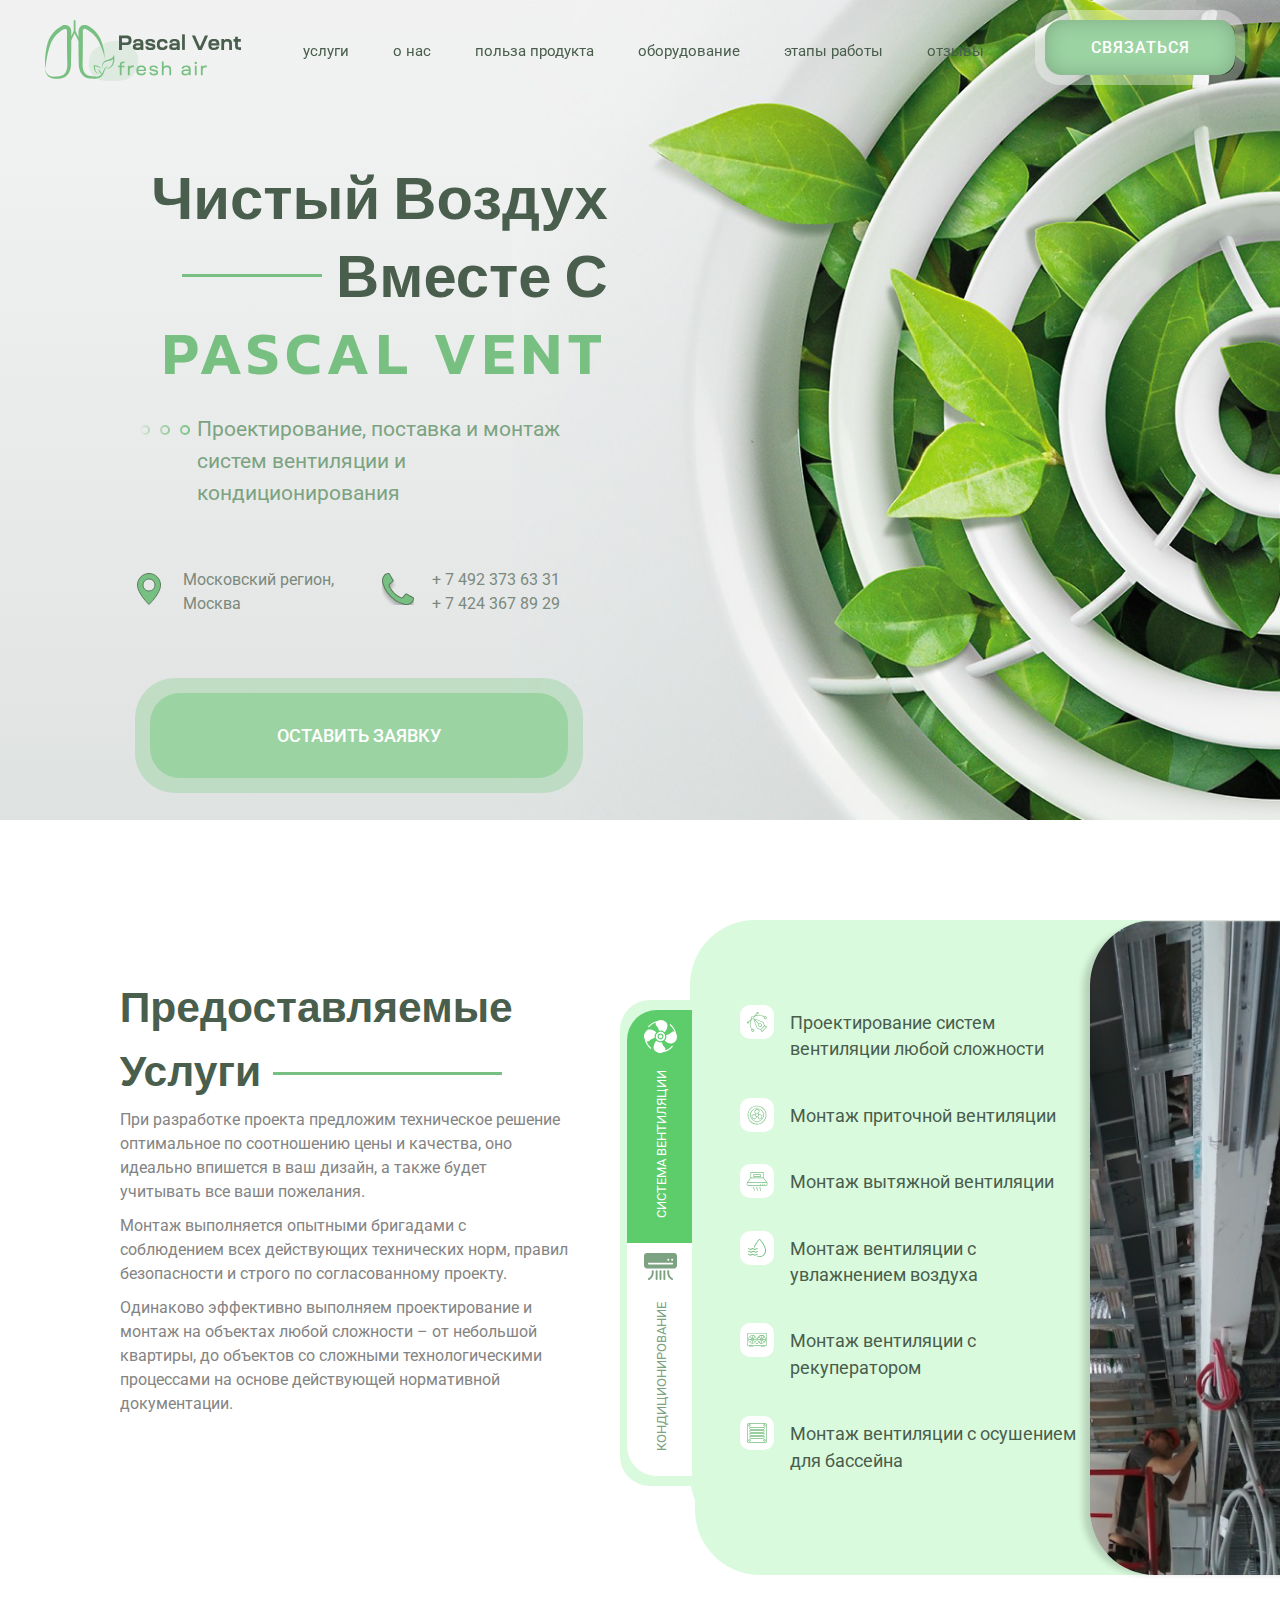
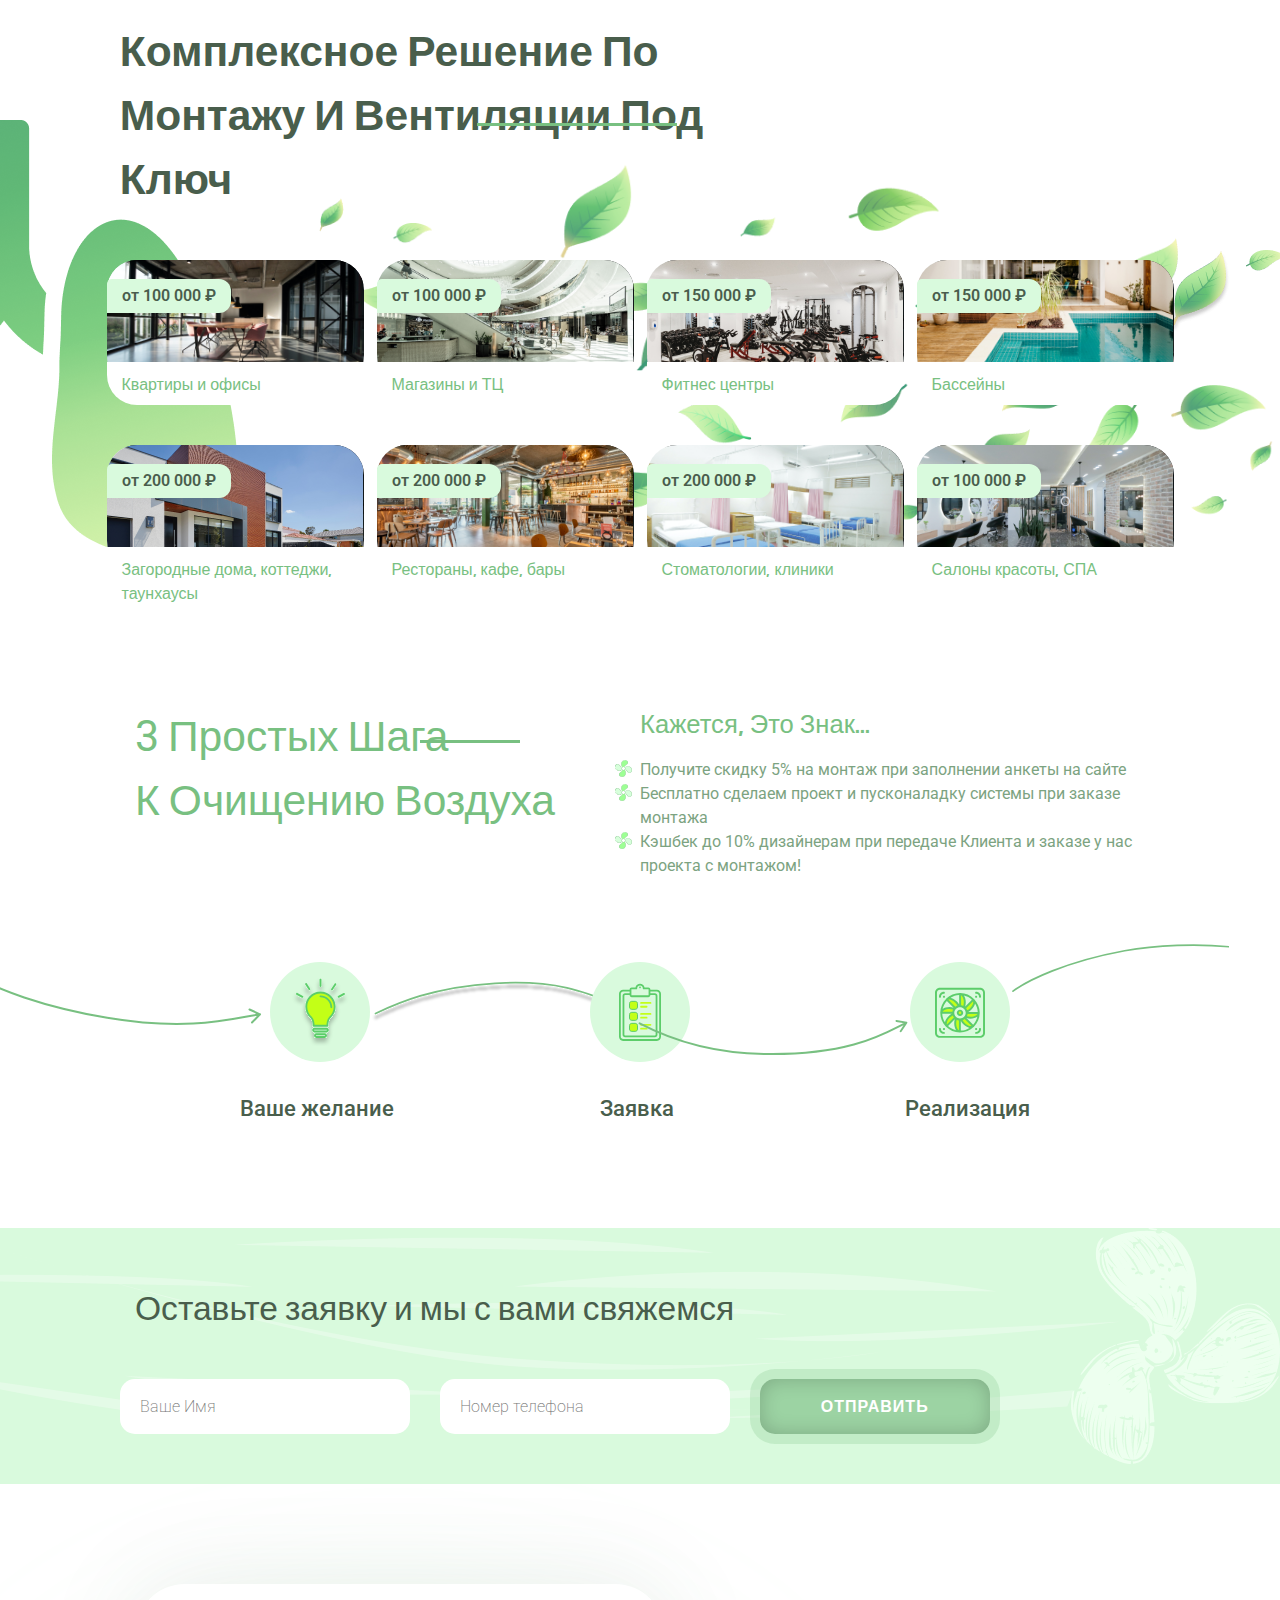
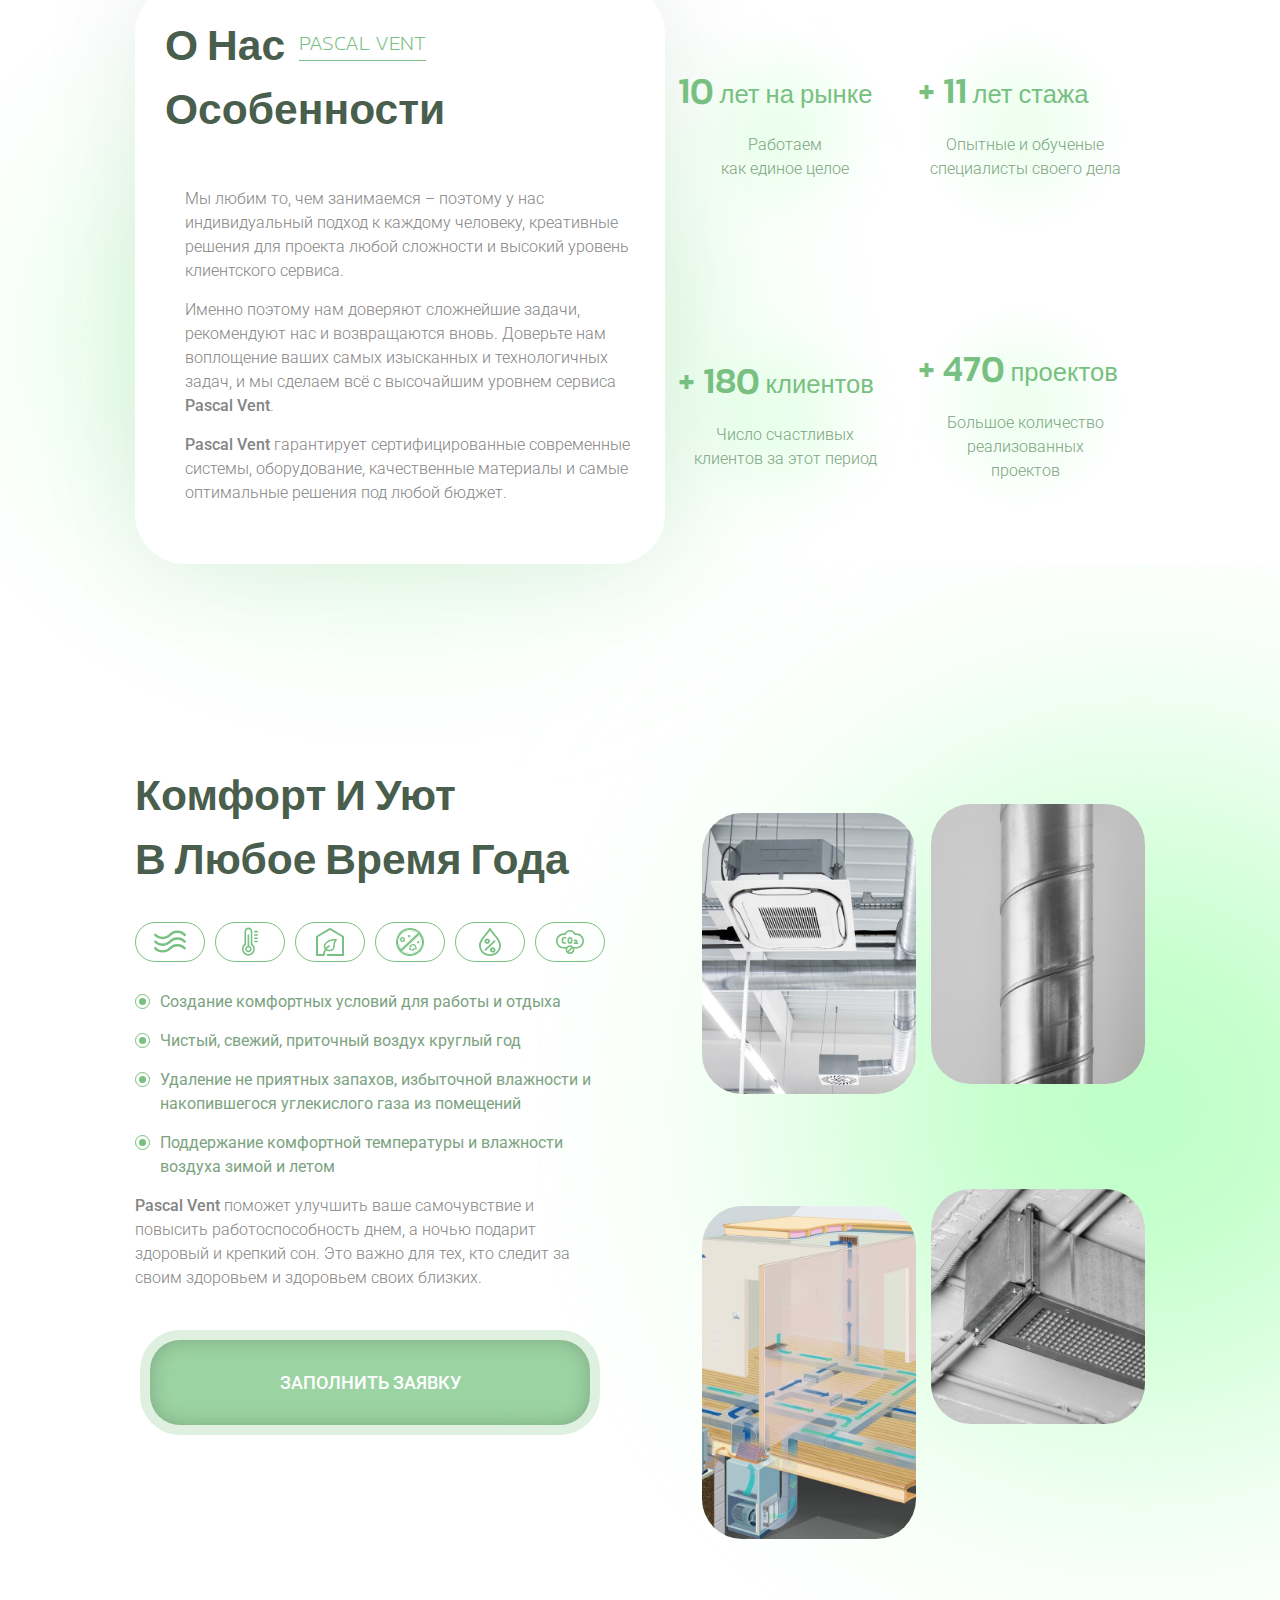
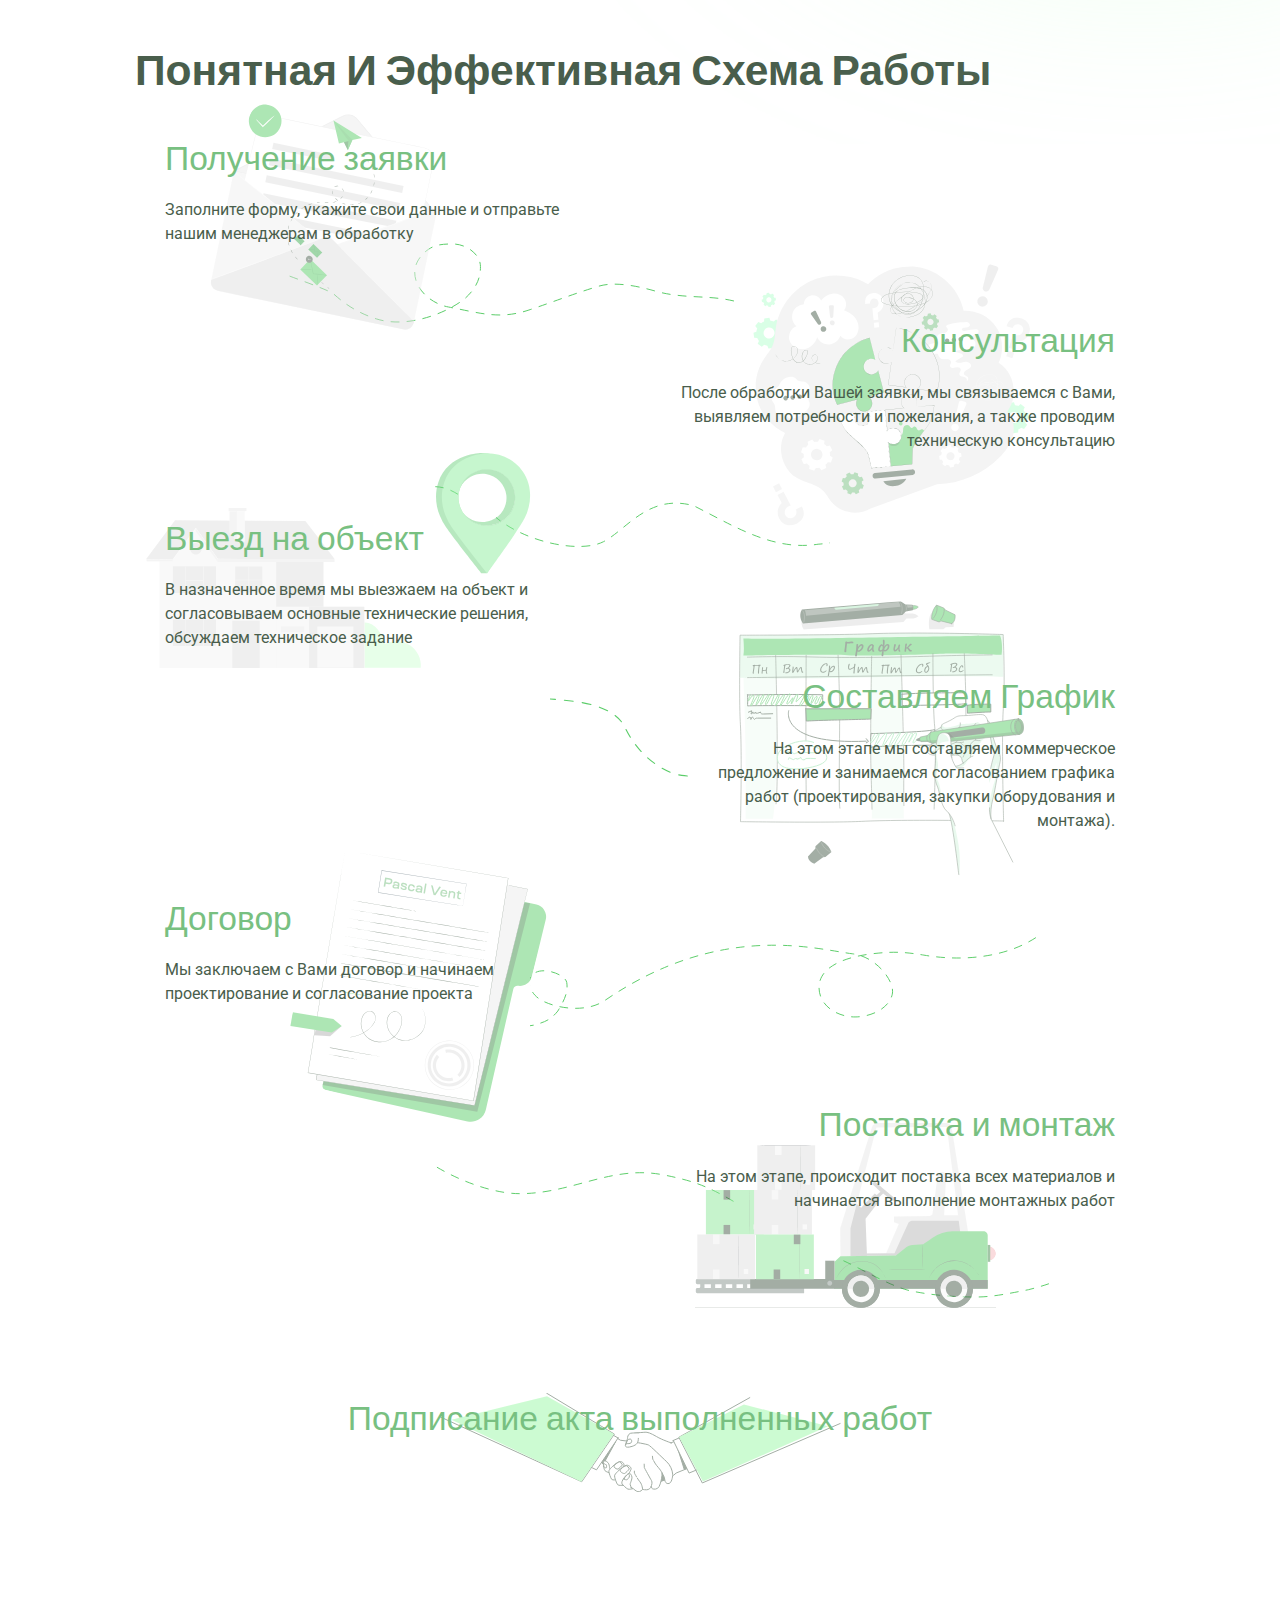
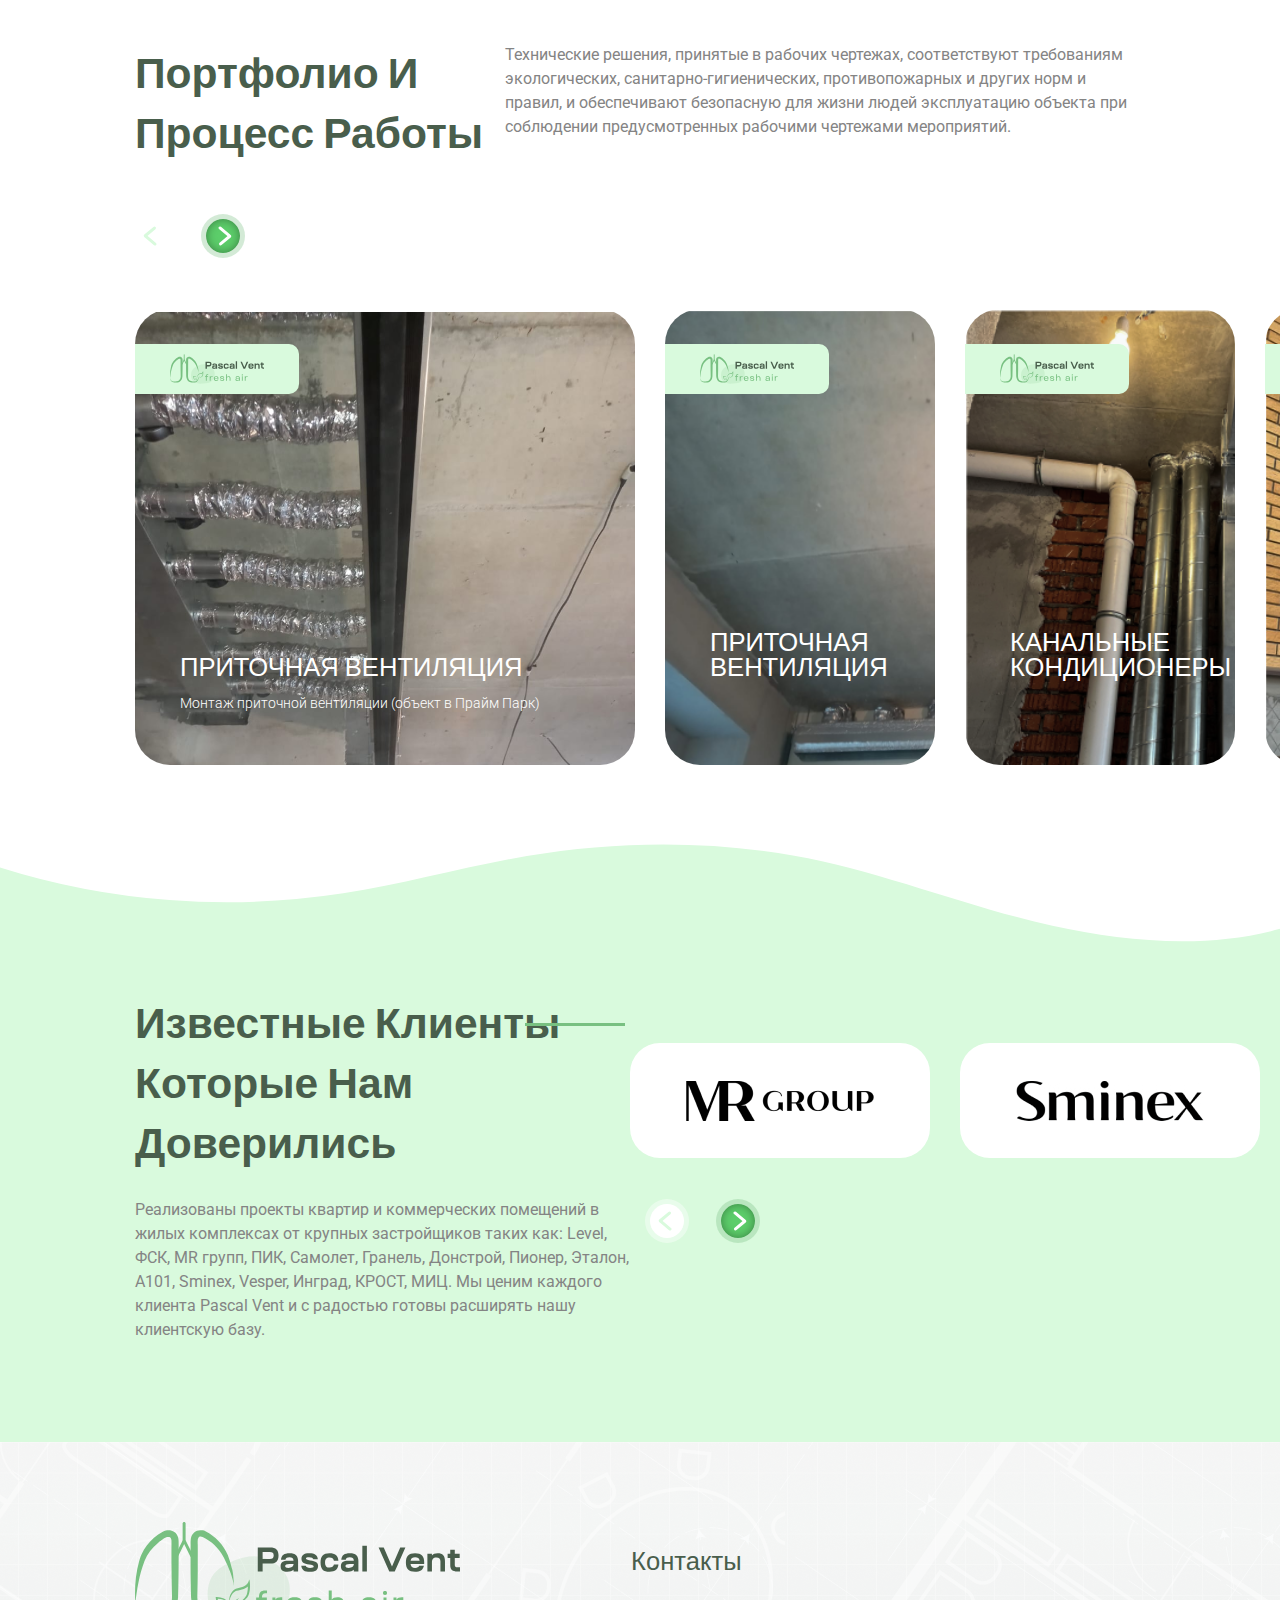
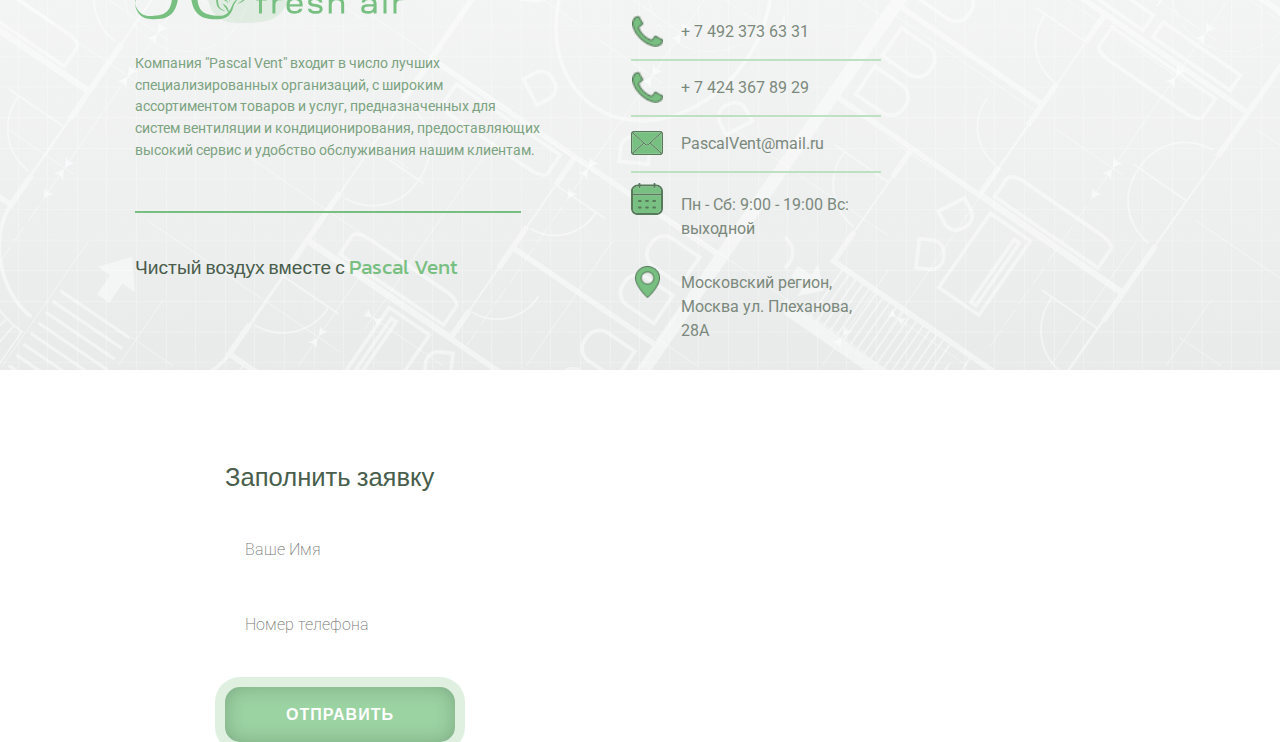
==== commit ea2f070c: "create adaptive" ====
--- a/index.html
+++ b/index.html
@@ -71,7 +71,7 @@
                     <div class="promo-info">
                         <div class="promo-info__title">
                             <div class="promo-info__title-text">Чистый Воздух</div>
-                            <div class="promo-info__title-text">Вместе С</div>
+                            <div class="promo-info__title-text text-end">Вместе С</div>
                             <div class="promo-info__title-text ">Pascal vent</div>
                         </div>
                         <div class="promo-info__subtitle">
--- a/style/style.css
+++ b/style/style.css
@@ -1 +1 @@
-@charset "UTF-8";.title{color:#495e4c;font-size:2.8em;font-family:Kanit,sans-serif;font-weight:600;text-transform:capitalize}*,::after,::before{box-sizing:border-box}ol[class],ul[class]{padding:0}blockquote,body,dd,dl,figcaption,figure,h1,h2,h3,h4,li,ol[class],p,ul[class]{margin:0}a{text-decoration:none;color:#000}body{min-height:100vh;scroll-behavior:smooth;text-rendering:optimizeSpeed;line-height:1.5}ol[class],ul[class]{list-style:none}a:not([class]){-webkit-text-decoration-skip:ink;text-decoration-skip-ink:auto}img{max-width:100%;display:block}article>*+*{margin-top:1em}button,input,select,textarea{font:inherit}@media (prefers-reduced-motion:reduce){*{animation-duration:0s!important;animation-iteration-count:1!important;transition-duration:0s!important;scroll-behavior:auto!important}}.promo-page{width:100%;height:820px;background:linear-gradient(180deg,#f1f1f1 0,#f0f2f1 16.25%,#ebedec 43.26%,#e6e8e7 72.5%,#dee2e1 100%);overflow:hidden}.promo-page__body{max-width:1440px;margin:0 auto}.header{padding:20px 45px 0 45px;display:flex;justify-content:space-between;align-content:center;position:fixed;z-index:7;max-width:1440px;margin:0 auto;width:100%}.header_fixed{background:#d9fadd;border-bottom-right-radius:70px;border-bottom-left-radius:70px;padding-top:20px;padding-bottom:20px;justify-content:space-between;transition:.1s ease all}.header_fixed .header-contact .contact-button__wrapper .contact__button{background:#5ccd6a}.header_fixed .header-contact .contact-button__wrapper .contact__button::after{box-shadow:0 0 0 10px rgba(120,192,130,.2117647059)}.header-menu{display:flex;flex-direction:column;justify-content:center;z-index:6}.header-menu .menu .menu__link{font-family:Roboto,sans-serif;font-weight:400;font-size:.94em;color:#495e4c;margin:0 20px 0 20px;text-transform:lowercase}.header-contact{z-index:5}.header-contact .contact-button__wrapper .contact__button{display:inline-block;width:190px;height:55px;border:none;background:#9cd3a3;border-radius:17px;color:#fff;text-transform:uppercase;font-family:Kanit,sans-serif;font-weight:600;letter-spacing:1px;position:relative;display:flex;justify-content:center;align-items:center;box-shadow:0 0 20px 0 rgba(0,0,0,.2) inset;transition:.3s all ease;cursor:pointer}.header-contact .contact-button__wrapper .contact__button span{display:inline-block;color:#fff;font-family:Roboto,sans-serif;font-weight:500;text-transform:uppercase}.header-contact .contact-button__wrapper .contact__button::after{content:"";display:block;position:absolute;top:0;left:0;width:190px;height:55px;border-radius:15px;box-shadow:0 0 0 10px rgba(255,255,255,.363)}.header-contact .contact-button__wrapper .contact__button:hover{background:#54e165}.header-contact .contact-button__wrapper .contact__button:active{background:#5ccd6a}.promo{display:flex;height:100%;position:relative;top:80px}.promo-image{width:100%}.promo-image img{position:absolute;top:-80px;right:-340px;height:820px}.promo .promo-info{z-index:6;position:absolute;left:135px;top:80px}.promo .promo-info .promo-info__title{width:500px}.promo .promo-info .promo-info__title .promo-info__title-text{font-family:Kanit,sans-serif;font-weight:600;font-size:4em;color:#495e4c;text-align:end;line-height:1.3em}.promo .promo-info .promo-info__title :nth-child(2){text-align:end}.promo .promo-info .promo-info__title :nth-child(2)::before{content:"";width:148px;height:3px;background:#78c081;position:absolute;left:35px;top:125px}.promo .promo-info .promo-info__title :last-child{color:#78c081;letter-spacing:6px;text-transform:uppercase;font-size:4.2em}.promo .promo-info__subtitle{width:500px;padding:20px 0 60px 0}.promo .promo-info__subtitle-text{display:flex}.promo .promo-info__subtitle-text .item{color:#7ca381;font-family:Roboto,sans-serif;font-weight:400;font-size:1.3em}.promo .promo-info__subtitle-text :first-child{display:flex;flex-shrink:0;margin-right:2px}.promo .promo-info__subtitle-text :first-child img{width:10px;height:10px;margin:12px 5px 0 5px}.promo .promo-info__subtitle-contact{display:flex;justify-content:space-around;padding:50px 0 60px 0}.promo .promo-info__geo{color:#7b897d;font-family:Roboto,sans-serif;font-weight:400;font-size:1em;width:154px;height:50px;position:relative}.promo .promo-info__geo::before{display:inline-block;content:"";width:32px;height:32px;top:5px;left:-50px;background:url(../icons/promo/geo.svg);position:absolute}.promo .promo-info__telephone{color:#7b897d;font-family:Roboto,sans-serif;font-weight:400;font-size:1em;position:relative}.promo .promo-info__telephone::before{display:inline-block;content:"";width:32px;height:32px;top:5px;left:-50px;background:url(../icons/promo/telephone.png);position:absolute}.promo .promo-info__subtitle-button{width:470px;height:115px;background:rgba(156,211,163,.4862745098);border-radius:40px;padding:15px 0}.promo .promo-info__subtitle-button .subtitle-button{width:440px;height:85px;background:#9cd3a3;border-radius:30px;margin:0 auto;text-align:center;padding:30px 0;transition:.3s all ease;cursor:pointer}.promo .promo-info__subtitle-button .subtitle-button span{display:inline-block;color:#fff;font-family:Roboto,sans-serif;font-weight:500;text-transform:uppercase;font-size:1.1em}.promo .promo-info__subtitle-button .subtitle-button:hover{background:#54e165}.promo .promo-info__subtitle-button .subtitle-button:active{background:#54e165}.services-page{overflow:hidden}.services-page__body{max-width:1440px;margin:0 auto;display:flex}.services-page__body .services-page__info{display:flex;flex-direction:column;padding:170px 0 170px 135px}.services-page__body .services-page__title .services-page__title-text{position:relative}.services-page__body .services-page__title :last-child::before{content:"";width:245px;height:3px;background:#78c081;position:absolute;left:160px;top:35px}.services-page__body .services-page__text{width:450px;font-family:Roboto,sans-serif;font-weight:400;color:#848484}.services-page__body .services-page__text p{padding:5px 0}.services-page__example{width:100%}.tabs{display:flex;width:100%;position:relative}.tabs .tabs-button{position:absolute;left:155px;top:180px;z-index:6;display:flex;flex-direction:column;height:486px;width:80px;background:#d9fadd;align-items:center;padding:10px 0 10px 0;border-bottom-left-radius:30px 30px;justify-content:space-around;border-top-left-radius:30px 30px}.tabs .tabs-button :first-child{border-top-right-radius:30px 30px}.tabs .tabs-button :last-child{border-top-left-radius:30px 30px}.tabs .tabs-button .tabs-button__item{transform:rotate(-90deg);height:65px;width:233px;font-family:Roboto,sans-serif;font-weight:400;font-size:.8em;text-transform:uppercase;cursor:pointer;padding:25px 25px}.tabs .active{background:#5ccd6a;color:#fff;position:relative}.tabs .active::before{content:"";width:33px;height:33px;background:url(../icons/services/GroupActive.svg) no-repeat;top:17px;left:190px;position:absolute;transform:rotate(0);transition:.4s all ease}.tabs .active__condition{background:#5ccd6a;color:#fff;position:relative}.tabs .active__condition::before{content:"";width:33px;height:33px;background:url(../icons/services/air-conditioningActive.svg) no-repeat;top:17px;left:190px;position:absolute;transform:rotate(90deg);transition:.4s all ease}.tabs .non-active__ventilation{background:#fff;color:#7ca281;position:relative}.tabs .non-active__ventilation::before{content:"";width:33px;height:33px;background:url(../icons/services/GroupNonActive.svg) no-repeat;top:17px;left:190px;position:absolute;transform:rotate(90deg);transition:.4s all ease}.tabs .non-active{background:#fff;color:#7ca281;position:relative}.tabs .non-active::before{content:"";width:33px;height:33px;background:url(../icons/services/air-conditioningNonActive.svg) no-repeat;top:17px;left:190px;position:absolute;transform:rotate(90deg);transition:.4s all ease}.tabs .tabs-content{background:#d9fadd}.tabs-content__plug{width:100%;height:655px;background:#d9fadd;border-bottom-left-radius:65px 65px;border-top-left-radius:65px 65px;position:absolute;z-index:1;left:230px;top:100px}.tabs-content{width:100%;height:655px;position:absolute;z-index:1;left:230px;top:100px;border-bottom-left-radius:65px 65px;border-top-left-radius:65px 65px;display:flex;padding:70px 0 100px 70px}.tabs-content .tabs-content__text{width:350px;height:450px;padding:0 30px}.tabs-content .tabs-content__text .tabs-content__text-item1{position:relative}.tabs-content .tabs-content__text .tabs-content__text-item1::before{position:absolute;left:-50px;top:15px;display:inline-block;content:"";width:34px;height:34px;background:url(../icons/services/tabs__aeration/1.svg)}.tabs-content .tabs-content__text .tabs-content__text-item2{position:relative}.tabs-content .tabs-content__text .tabs-content__text-item2::before{position:absolute;left:-50px;top:15px;display:inline-block;content:"";width:34px;height:34px;background:url(../icons/services/tabs__aeration/2.svg)}.tabs-content .tabs-content__text .tabs-content__text-item3{position:relative}.tabs-content .tabs-content__text .tabs-content__text-item3::before{position:absolute;left:-50px;top:15px;display:inline-block;content:"";width:34px;height:34px;background:url(../icons/services/tabs__aeration/3.svg)}.tabs-content .tabs-content__text .tabs-content__text-item4{position:relative}.tabs-content .tabs-content__text .tabs-content__text-item4::before{position:absolute;left:-50px;top:15px;display:inline-block;content:"";width:34px;height:34px;background:url(../icons/services/tabs__aeration/4.svg)}.tabs-content .tabs-content__text .tabs-content__text-item5{position:relative}.tabs-content .tabs-content__text .tabs-content__text-item5::before{position:absolute;left:-50px;top:15px;display:inline-block;content:"";width:34px;height:34px;background:url(../icons/services/tabs__aeration/5.svg)}.tabs-content .tabs-content__text .tabs-content__text-item6{position:relative}.tabs-content .tabs-content__text .tabs-content__text-item6::before{position:absolute;left:-50px;top:15px;display:inline-block;content:"";width:34px;height:34px;background:url(../icons/services/tabs__aeration/6.svg)}.tabs-content .tabs-content__text .tabs-content__text-item7{position:relative}.tabs-content .tabs-content__text .tabs-content__text-item7::before{position:absolute;left:-50px;top:15px;display:inline-block;content:"";width:34px;height:34px;background:url(../icons/services/tabs__conditioning/1.svg)}.tabs-content .tabs-content__text .tabs-content__text-item8{position:relative}.tabs-content .tabs-content__text .tabs-content__text-item8::before{position:absolute;left:-50px;top:15px;display:inline-block;content:"";width:34px;height:34px;background:url(../icons/services/tabs__conditioning/2.svg)}.tabs-content .tabs-content__text .tabs-content__text-item9{position:relative}.tabs-content .tabs-content__text .tabs-content__text-item9::before{position:absolute;left:-50px;top:15px;display:inline-block;content:"";width:34px;height:34px;background:url(../icons/services/tabs__conditioning/3.svg)}.tabs-content .tabs-content__text .tabs-content__text-item10{position:relative}.tabs-content .tabs-content__text .tabs-content__text-item10::before{position:absolute;left:-50px;top:15px;display:inline-block;content:"";width:34px;height:34px;background:url(../icons/services/tabs__conditioning/4.svg)}.tabs-content .tabs-content__text .tabs-content__text-item11{position:relative}.tabs-content .tabs-content__text .tabs-content__text-item11::before{position:absolute;left:-50px;top:15px;display:inline-block;content:"";width:34px;height:34px;background:url(../icons/services/tabs__conditioning/5.svg)}.tabs-content .tabs-content__text .tabs-content__text-item12{position:relative}.tabs-content .tabs-content__text .tabs-content__text-item12::before{position:absolute;left:-50px;top:15px;display:inline-block;content:"";width:34px;height:34px;background:url(../icons/services/tabs__conditioning/6.svg)}.tabs-content .item-text{font-family:Roboto,sans-serif;font-weight:400;font-size:1.1em;color:#495d4c;padding:20px 0}.tabs-content__img{position:absolute;height:655px;overflow:hidden;box-shadow:-11px 3px 6px -4px rgba(0,0,0,.16)}.ventilation__img{border-bottom-left-radius:65px 65px;border-top-left-radius:65px 65px;top:0;left:400px;width:100%}.ventilation__img img{height:100%;width:100%;position:relative;left:-400px}.conditioning__img{border-bottom-left-radius:65px 65px;border-top-left-radius:65px 65px;top:0;left:400px;width:500px}.conditioning__img img{height:100%;width:100%;position:relative;left:-20px}.hide{animation-name:tabsHide;animation-duration:.5s;margin-left:100%}.show{animation-name:tabsShow;animation-duration:.5s;margin-left:0}@keyframes tabsHide{from{margin-left:0}to{margin-left:100%}}@keyframes tabsShow{from{margin-left:100%}to{margin-left:0}}.under-key__body{max-width:1440px;margin:0 auto}.under-key__title{width:900px;height:120px;margin-left:135px;margin-top:170px;margin-bottom:10px;padding-right:100px;position:relative}.under-key__title::after{content:"";width:200px;height:3px;background:#78c081;position:absolute;bottom:14px;right:140px}.under-key__galery{height:auto;position:relative}.under-key__galery .under-key__background-lung{position:absolute;top:-50px;left:-230px;z-index:1}.under-key__galery .under-key__background-group-leaves1{position:absolute;top:10px;left:300px}.under-key__galery .under-key__background-group-leaves2{position:absolute;top:230px;left:420px}.under-key__galery .under-key__background-leaves1{position:absolute;top:100px;right:50px}.under-key__galery .under-key__background-leaves2{position:absolute;top:100px;right:0}.galary{width:100%}.galary-items{display:flex;flex-wrap:wrap;padding:85px 100px 0 100px;justify-content:space-around}.galary-item{position:relative;z-index:6;width:257px;height:135px;margin:25px 0}.galary-item__image{overflow:hidden;position:relative;width:257px;height:135px;background:url(../image/under-key__galery/galary/1.png) top/cover no-repeat;background-clip:padding-box;border-top-left-radius:30px;border-top-right-radius:30px;border-bottom-left-radius:40px;border-bottom-right-radius:40px}.galary-item__price{position:absolute;top:19px;left:0;background:#d9fadd;padding:5px 15px 5px 15px;border-top-left-radius:5px;border-top-right-radius:12px;border-bottom-right-radius:12px;font-family:Roboto,sans-serif;color:#495d4c;font-weight:600}.galary-item__description{padding:10px 0 10px 15px;font-family:Kanit,sans-serif;color:#78c081;font-weight:500;background:#fff;width:257px;height:43px;border-bottom-left-radius:30px;border-bottom-right-radius:30px;position:absolute;bottom:-10px}.air-purification__body{max-width:1440px;margin:0 auto;position:relative}.air-purification__info{padding:100px 135px 0 135px;display:flex}.air-purification__title{position:relative;width:100%}.air-purification__title span{font-size:1em;font-family:Roboto,sans-serif;font-weight:400}.air-purification__title span::before{content:"";top:35px;right:120px;width:100px;height:3px;background:#78c081;position:absolute}.air-purification__text{display:flex;flex-direction:column;width:100%}.air-purification__title{color:#78c081;font-family:Kanit,sans-serif;font-weight:500;font-size:1.6em;text-transform:capitalize}.air-purification__profit{margin:15px 0 0}.air-purification__profit-item{color:#7ca381;font-family:Roboto,sans-serif;font-weight:400;position:relative}.air-purification__profit-item::after{content:"";width:17px;height:17px;background:url(../icons/air-purification/Cooling.svg);top:2px;left:-25px;position:absolute}.air-purification__icons{width:100%;height:300px;display:flex;justify-content:space-around;padding:0 160px 0 160px}.icon-background{width:100px;height:100px;background:#d9fadd;border-radius:50%;display:flex;flex-direction:column;justify-content:center;align-items:center;margin:84px 0 0 0;position:relative}.icon-background span{display:inline-block;color:#495e4c;font-family:Roboto,sans-serif;font-weight:500;font-size:1.4em;position:absolute;width:200px;left:10px;top:130px}.icon__wish{position:relative}.icon__wish::before{content:"";background:url(../icons/air-purification/Vector1.svg) 50% 50%/contain no-repeat;position:absolute;top:15px;right:108px;width:270px;height:50px}.icon__wish::after{content:"";background:url(../icons/air-purification/Vector2.svg) 50% 50%/contain no-repeat;position:absolute;top:15px;left:100px;width:270px;height:50px}.icon__wish span{left:-30px}.icon__implementation{position:relative}.icon__implementation::before{content:"";background:url(../icons/air-purification/Vector3.svg) 50% 50%/contain no-repeat;position:absolute;top:50px;right:102px;width:270px;height:50px}.icon__implementation::after{content:"";background:url(../icons/air-purification/Vector4.svg) 50% 50%/contain no-repeat;position:absolute;top:-20px;left:75px;width:270px;height:50px}.icon__implementation span{left:-5px}.air-purification-title{color:#495e4c;font-size:2.1em;font-family:Kanit,sans-serif;font-weight:500;padding:55px 0 10px 135px;position:relative;z-index:4}.air-purification-wrapper-form{width:100%;height:auto;background:#d9fadd;margin:50px 0 0 0;padding-bottom:50px}.air-purification-form-wrapper{padding:0 0 0 135px;position:relative;z-index:3}.air-purification__form{display:flex;align-items:flex-end;justify-content:flex-start;flex-direction:row;-moz-column-gap:30px;column-gap:30px}.input-text{width:290px;height:55px;background:#fff;border:none;border-radius:15px;color:#7ca381;font-family:Roboto,sans-serif;font-weight:200;padding-left:20px}.input_button{display:inline-block;width:230px;height:55px;border:none;background:#9cd3a3;border-radius:15px;color:#fff;text-transform:uppercase;font-family:Kanit,sans-serif;font-weight:600;letter-spacing:1px;position:relative;display:flex;justify-content:center;align-items:center;box-shadow:0 0 20px 0 rgba(0,0,0,.2) inset;cursor:pointer;transition:.3s all ease}.input_button::after{content:"";display:block;position:absolute;top:0;left:0;width:230px;height:55px;border-radius:15px;box-shadow:0 0 0 10px rgba(120,192,130,.24)}.input_button:hover{background:#54e165}.input_button:active{background:#54e165}.bg-decoration{position:absolute;top:0;right:0}.bg-decoration2{position:absolute;top:0;right:160px;z-index:2}.aboutus__body{max-width:1440px;margin:0 auto;position:relative}.aboutus__info{padding:100px 135px 0}.aboutus__peculiarities-dec{position:absolute;top:0;left:-135px}.aboutus-wrapper{display:flex}.aboutus-peculiarities-wrapper{width:100%}.aboutus-peculiarities-wrapper .aboutus-peculiarities-card{width:530px;height:580px;background:#fff;border-radius:50px;box-shadow:0 0 100px rgba(73,93,76,.1);position:relative}.aboutus-peculiarities-wrapper .aboutus-peculiarities__title{padding:30px 30px}.aboutus-peculiarities-wrapper .aboutus-peculiarities__title span{color:#78c081;font-weight:200;text-transform:uppercase;font-size:21px;position:relative;top:-10px;left:5px;padding:0 0 2px 0;border-bottom:1px solid #78c081;display:inline-block}.aboutus-peculiarities-wrapper .aboutus-peculiarities__text{padding:0 30px 30px 50px}.aboutus-peculiarities-wrapper .aboutus-peculiarities__text p{font-family:Roboto,sans-serif;font-weight:300;color:#848484;padding-top:15px}.aboutus-peculiarities-wrapper .aboutus-peculiarities__text p span{font-weight:500}.aboutus-experience-wrapper{display:flex;flex-wrap:wrap}.aboutus-experience-wrapper .aboutus-experience__item{width:215px;height:auto;margin:auto;position:relative}.aboutus-experience-wrapper .aboutus-experience__item .dec-bg{width:50px;height:50px;position:absolute;top:40px;left:80px;border-radius:50%;background:rgba(186,255,195,.25);z-index:1;box-shadow:0 0 50px 42px rgba(186,255,195,.25)}.aboutus-experience-wrapper .aboutus-experience__item-title{color:#78c081;font-family:Kanit,sans-serif;font-weight:500;font-size:1.6em;position:relative;z-index:2}.aboutus-experience-wrapper .aboutus-experience__item-title span{font-size:1.4em}.aboutus-experience-wrapper .aboutus-experience__item-subtitle{font-family:Roboto,sans-serif;color:#7ca381;font-weight:300;font-size:1em;text-align:center;padding-top:15px;position:relative;z-index:2}.aboutus-experience-wrapper{width:100%}.application{overflow:hidden}.application_body{max-width:1440px;margin:0 auto;position:relative}.application-library{width:100%}.application-library img{position:absolute;top:-100px;right:-500px;z-index:1}.application-library__container{position:relative;z-index:3;display:grid;grid-template-columns:1fr 1fr;gap:15px;grid-auto-rows:minmax(350px,430px);align-items:end}.application-library__item img{position:static;border-radius:40px}.application-library .item__2{align-self:start;padding-top:140px}.application-library .item__4{align-self:start;padding-top:80px}.application-content{padding:100px 135px 0 135px;display:flex}.application-content__promo{width:100%;padding:100px 97px 100px 0}.application-content__icons{display:flex;gap:10px;margin:30px 0 28px 0}.application-content__icon{width:70px;height:40px;border-radius:40px;border:1px solid #78c081;display:flex;justify-content:center;align-items:center}.application-content__list{padding:0 0 0 25px;display:flex;flex-direction:column;gap:15px}.application-content__item{font-family:Roboto,sans-serif;font-size:1em;color:#7ca381;position:relative}.application-content__item::before{content:"";position:absolute;background:url(../icons/application/check.svg) 50% 50%/cover no-repeat;width:15px;height:15px;top:4px;left:-25px}.application-content__text{font-family:Roboto,sans-serif;font-weight:300;color:#848484;padding-top:15px;margin:0 0 50px 0}.application-content__text span{font-weight:500}.application-content__button{width:440px;height:85px;background:#9cd3a3;border-radius:30px;margin:0 auto;text-align:center;padding:30px 0;transition:.3s all ease;cursor:pointer;position:relative;box-shadow:rgba(0,0,0,.2) 0 0 20px 0 inset}.application-content__button span{display:inline-block;color:#fff;font-family:Roboto,sans-serif;font-weight:500;text-transform:uppercase;font-size:1.1em}.application-content__button::after{content:"";display:block;position:absolute;top:0;left:0;width:440px;height:85px;border-radius:30px;box-shadow:0 0 0 10px rgba(120,192,130,.24)}.application-content__button:hover{background:#5ccd6a}.application-content__button:active{background:#5ccd6a}.scheme-work__body{max-width:1440px;margin:0 auto;position:relative}.scheme-work__content{padding:0 135px 100px 135px;margin:100px 0 0 0;height:auto}.scheme-work__items{display:grid;grid-template-columns:1fr 1fr;grid-auto-rows:minmax(380px,300px);grid-column-gap:10px}.scheme-work__item{position:relative;padding:30px}.scheme-work__item .scheme-work__item-title{font-family:Kanit,sans-serif;font-size:2.1em;color:#78c081;position:relative;z-index:2}.scheme-work__item .scheme-work__item-text{font-family:Roboto,sans-serif;font-size:1em;color:#495e4c;position:relative;z-index:2;margin-top:15px}.scheme-work__item:nth-child(2n){align-self:end}.scheme-work .end{text-align:end}.scheme-work .item1{position:relative}.scheme-work .item1 img{position:absolute;top:-30px;right:150px;z-index:1}.scheme-work .item1::after{content:"";background:url(../icons/scheme-work/Vector1.svg) 50% 50%/cover no-repeat;width:calc(100% - 50px);height:80px;position:absolute;top:140px;left:150px}.scheme-work .item2{position:relative}.scheme-work .item2 img{position:absolute;top:-30px;left:100px;z-index:1}.scheme-work .item2::after{content:"";background:url(../icons/scheme-work/Vector2.svg) 50% 50%/cover no-repeat;width:calc(100% - 100px);height:80px;position:absolute;top:200px;left:-215px}.scheme-work .item3{position:relative}.scheme-work .item3 img{position:absolute;top:-60px;right:100px;z-index:1}.scheme-work .item3::after{content:"";background:url(../icons/scheme-work/Vector3.svg) 50% 50%/cover no-repeat;width:calc(100% - 356px);height:95px;position:absolute;top:200px;left:415px}.scheme-work .item4{position:relative}.scheme-work .item4 img{position:absolute;top:-40px;left:90px;z-index:1}.scheme-work .item4::after{content:"";background:url(../icons/scheme-work/Vector4.svg) 50% 50%/cover no-repeat;width:calc(100% + 7px);height:139px;position:absolute;top:250px;left:-115px}.scheme-work .item5{position:relative}.scheme-work .item5 img{position:absolute;top:-30px;right:80px;z-index:1}.scheme-work .item5::after{content:"";background:url(../icons/scheme-work/Vector5.svg) 50% 50%/cover no-repeat;width:calc(100% + 120px);height:165px;position:absolute;top:270px;left:300px}.scheme-work .item6 img{position:absolute;top:50px;left:50px;z-index:1}.scheme-work__act{display:flex;justify-content:center;margin:150px 0 0 0;position:relative}.scheme-work__act .scheme-work__act__title{font-family:Kanit,sans-serif;font-size:2.1em;color:#78c081;position:relative;z-index:2}.scheme-work__act img{position:absolute}.portfolio{overflow:hidden;height:900px}.portfolio_body{max-width:1440px;margin:0 auto}.portfolio-content{padding:100px 135px 0 135px;height:500px;position:relative}.portfolio__info{width:100%;display:flex;justify-content:space-between}.portfolio_title{width:400px;height:130px;line-height:60px}.portfolio_text{font-family:Roboto,sans-serif;color:#848484;max-width:640px}.slider-portfolio-wrapper{position:absolute;top:0;margin-top:366px;z-index:3}.slider-portfolio-items{display:flex;flex:1 1 auto;align-items:stretch;-moz-column-gap:30px;column-gap:30px;height:456px;min-width:0}.slider-portfolio__item-body{display:inline-block;width:270px;transition:.4s ease-in all}.slider-portfolio__item{position:relative;overflow:hidden;border-radius:35px}.slider-portfolio__item_logo{position:absolute;width:164px;height:50px;display:flex;justify-content:center;align-items:center;background:#d9fadd;border-top-right-radius:10px;border-bottom-right-radius:10px;top:35px}.slider-portfolio__item_logo img{width:94px;height:30px}.slider-portfolio__item_title{position:absolute;font-family:Kanit,sans-serif;font-size:1.6em;font-weight:500;color:#fff;bottom:80px;left:40px;padding:5px;line-height:25px;text-transform:uppercase}.slider-portfolio__item_subtitle{position:absolute;font-family:Roboto,sans-serif;font-size:.9em;font-weight:300;color:#fff;bottom:45px;left:40px;padding:5px;opacity:0;transition:.1s ease-in}.slider-portfolio__image{min-height:100%;max-width:500px;min-width:500px;cursor:pointer}.slider-portfolio-buttons{margin-top:46px;margin-bottom:25px}.slider-portfolio-buttons .slider-portfolio-buttons__items{display:flex;-moz-column-gap:37px;column-gap:37px}.slider-portfolio-buttons .slider-portfolio-buttons__items .slider-portfolio__prev{display:flex;justify-content:center;align-items:center;position:relative}.slider-portfolio-buttons .slider-portfolio-buttons__items .slider-portfolio__prev span{display:inline-block;height:3px;width:15px;border-radius:40px;position:absolute;top:16px;left:7px}.slider-portfolio-buttons .slider-portfolio-buttons__items .slider-portfolio__prev span:first-child{transform:translateX(4.2px) rotate(-40deg) translateY(-6px)}.slider-portfolio-buttons .slider-portfolio-buttons__items .slider-portfolio__prev span:last-child{transform:translateX(4px) rotate(40deg) translateY(4.8px)}.slider-portfolio-buttons .slider-portfolio-buttons__items .slider-portfolio__next{display:flex;justify-content:center;align-items:center;position:relative;transform:rotate(-180deg)}.slider-portfolio-buttons .slider-portfolio-buttons__items .slider-portfolio__next span{display:inline-block;height:3px;width:15px;border-radius:40px;position:absolute;top:16px;left:7px}.slider-portfolio-buttons .slider-portfolio-buttons__items .slider-portfolio__next span:first-child{transform:translateX(4.2px) rotate(-40deg) translateY(-6px)}.slider-portfolio-buttons .slider-portfolio-buttons__items .slider-portfolio__next span:last-child{transform:translateX(4px) rotate(40deg) translateY(4.8px)}.slider-portfolio-buttons .slider-portfolio-buttons__item{display:inline-block;border-radius:50%;background-color:#fff;width:34px;height:34px;box-shadow:0 0 0 5px rgba(255,255,255,.4117647059);cursor:pointer;transition:.1s ease all}.slider-portfolio-buttons .nonactive{cursor:default}.slider-portfolio-buttons .nonactive span{background:#d9fadd}.slider-portfolio-buttons .active{background:#5ccd6a;box-shadow:0 0 10px 0 rgba(0,0,0,.363) inset}.slider-portfolio-buttons .active:hover{background:#58d667}.slider-portfolio-buttons .active span{background:#fff}.slider-portfolio-buttons .active::after{content:"";display:block;position:absolute;top:0;left:0;width:34px;height:34px;border-radius:50%;box-shadow:0 0 0 5px rgba(120,192,130,.3294117647)}.slider-portfolio-items{transition:.4s all ease-in}.swiper-slide-active{width:500px}.swiper-slide-active .slider-portfolio__item_subtitle{opacity:1;transition:1s ease-in}.active-item{width:500px;transition:.4s all ease-in}.active-item .slider-portfolio__item_subtitle{opacity:1;transition:1s ease-in}.clients{background:#d9fadd;position:relative}.clients_body{max-width:1440px;margin:0 auto}.clients-content{padding:150px 135px 100px 135px;display:flex}.clients_info{width:100%}.clients_title{line-height:60px;position:relative}.clients_title::after{content:"";top:30px;right:15px;width:100px;height:3px;background:#78c081;position:absolute}.clients_text{font-family:Roboto,sans-serif;color:#848484;max-width:640px;margin-top:25px}.clients_slider-wrapper{width:100%}.custom-shape-divider-top-1683960565{position:absolute;top:0;left:0;width:100%;overflow:hidden;line-height:0}.custom-shape-divider-top-1683960565 svg{position:relative;display:block;width:calc(100% + 1.3px);height:107px}.custom-shape-divider-top-1683960565 .shape-fill{fill:#fff}.clients--slider-wrapper{position:absolute;width:900px;top:200px;right:0;overflow:hidden}.clients--slider-wrapper .clients--slider-content{width:900px;overflow:hidden}.clients--slider-wrapper .clients--slider-items{display:flex;-moz-column-gap:30px;column-gap:30px}.clients--slider-wrapper .cleints-sleder_item{display:flex;justify-content:center;align-items:center;position:relative;top:0;right:0}.clients--slider-wrapper .cleints-sleder_item .cleints-sleder_item-image{width:300px;height:115px;background:#fff;display:flex;justify-content:center;align-items:center;border-radius:30px}.clients--slider-buttons{position:relative;left:20px;margin-top:46px;margin-bottom:25px}.clients--slider-buttons .clients--slider-buttons__items{display:flex;-moz-column-gap:37px;column-gap:37px}.clients--slider-buttons .clients--slider-buttons__items .clients--slider__prev{display:flex;justify-content:center;align-items:center;position:relative}.clients--slider-buttons .clients--slider-buttons__items .clients--slider__prev span{display:inline-block;height:3px;width:15px;border-radius:40px;position:absolute;top:16px;left:7px}.clients--slider-buttons .clients--slider-buttons__items .clients--slider__prev span:first-child{transform:translateX(4.2px) rotate(-40deg) translateY(-6px)}.clients--slider-buttons .clients--slider-buttons__items .clients--slider__prev span:last-child{transform:translateX(4px) rotate(40deg) translateY(4.8px)}.clients--slider-buttons .clients--slider-buttons__items .clients--slider__next{display:flex;justify-content:center;align-items:center;position:relative;transform:rotate(-180deg)}.clients--slider-buttons .clients--slider-buttons__items .clients--slider__next span{display:inline-block;height:3px;width:15px;border-radius:40px;position:absolute;top:16px;left:7px}.clients--slider-buttons .clients--slider-buttons__items .clients--slider__next span:first-child{transform:translateX(4.2px) rotate(-40deg) translateY(-6px)}.clients--slider-buttons .clients--slider-buttons__items .clients--slider__next span:last-child{transform:translateX(4px) rotate(40deg) translateY(4.8px)}.clients--slider-buttons .clients--slider-buttons__item{display:inline-block;border-radius:50%;background-color:#fff;width:34px;height:34px;box-shadow:0 0 0 5px rgba(255,255,255,.4117647059);cursor:pointer;transition:.1s ease all}.clients--slider-buttons .nonactive span{background:#d9fadd}.clients--slider-buttons .active{background:#5ccd6a;box-shadow:0 0 10px 0 rgba(0,0,0,.363) inset}.clients--slider-buttons .active:hover{background:#58d667}.clients--slider-buttons .active span{background:#fff}.clients--slider-buttons .active::after{content:"";display:block;position:absolute;top:0;left:0;width:34px;height:34px;border-radius:50%;box-shadow:0 0 0 5px rgba(120,192,130,.3294117647)}.footer{background:url(../image/footer/20356.png) 100% 100%/cover no-repeat;height:528px;width:100%}.footer_body{max-width:1440px;margin:0 auto}.footer_content{padding:0 135px 0 135px;display:flex;font-family:Roboto,sans-serif;color:#7b897d;font-size:1em;flex-wrap:wrap}.footer__info{width:406px;height:auto;padding:80px 0 0 0}.footer__info .footer__logo img{width:80%}.footer__info .footer__text{color:#7ca381;font-family:Roboto,sans-serif;font-size:.9em;display:block;padding:30px 0 30px 0}.footer__info .footer__subtext{padding:30px 0 0 0;margin-top:30px;color:#495d4c;font-family:Kanit,sans-serif;font-size:1.2em;position:relative}.footer__info .footer__subtext::after{content:"";width:95%;height:2px;background:#78c081;position:absolute;top:-10px;left:0}.footer__info .footer__subtext span{color:#78c081;font-size:1.1em}.footer__contacts{padding:100px 0 0 0;margin-left:90px;width:250px}.footer_content__title{font-family:Kanit,sans-serif;font-size:1.6em;color:#495e4c;font-weight:500;margin-bottom:25px}.footer_content__number{padding:15px 0 15px 50px;position:relative;border-bottom:2px solid #bee1c2}.footer_content__number::before{content:"";width:32px;height:32px;background:url(../icons/footer/telephone.png) 50% 50%/contain no-repeat;position:absolute;top:10px;left:0}.footer_content__email{padding:15px 0 15px 50px;position:relative;border-bottom:2px solid #bee1c2}.footer_content__email::before{content:"";width:32px;height:32px;background:url(../icons/footer/envelope.svg) 50% 50%/contain no-repeat;position:absolute;top:10px;left:0}.footer_content__hours{padding:20px 0 15px 50px;position:relative}.footer_content__hours::before{content:"";width:32px;height:32px;background:url(../icons/footer/calendar.svg) 50% 50%/contain no-repeat;position:absolute;top:10px;left:0}.footer_content__location{padding:15px 0 15px 50px;position:relative}.footer_content__location::before{content:"";width:32px;height:32px;background:url(../icons/footer/pin.png) 50% 50%/contain no-repeat;position:absolute;top:10px;left:0}.footer__form-wrapper{padding:100px 0 0 90px}.footer__form-title{font-family:Kanit,sans-serif;font-size:1.6em;color:#495e4c;font-weight:500}.footer-form_element{display:flex;flex-direction:column}.input_name{margin-top:25px}.input_number{margin-top:20px}.input_button{margin-top:35px}.window--application{width:100%;height:100vh;background:rgba(217,250,221,.6156862745);-webkit-backdrop-filter:blur(5px);backdrop-filter:blur(5px);position:absolute;top:0}.window--application-wrapper{width:100%;height:100%;background:rgba(255,255,255,.0352941176);display:flex;justify-content:center;align-items:center;padding:30px}.window--application-body{position:relative}.window--application-body .window--application-card{width:412px;height:561px;background:#d9fadd;border-radius:50px;display:flex;flex-direction:column;box-shadow:0 0 8px 2px rgba(0,0,0,.2)}.window--application-body .window--application-card .window--application-title{align-self:center;padding-top:35px;margin-bottom:20px}.window--application-body .window--application-card .window--application-title .window--application-title__text{padding:0 40px 0 40px;margin:0 10px 0 10px;font-size:40px;font-weight:600;position:relative}.window--application-body .window--application-card .window--application-title .window--application-title__text::after{content:"";width:120px;height:2px;background:#78c081;position:absolute;top:92px;left:196px}.window--application-body .window--application-card .window--application-form{width:100%;height:300px;background:#fff;border-radius:35px}.window--application-body .window--application-card .window--application-form .window--application__form{display:flex;flex-direction:column;padding:0 30px 0 30px}.window--application-body .window--application-card .window--application-form .window--application__form .input-text{width:100%;height:49px;box-shadow:0 0 3px 0 rgba(92,205,105,.493)}.window--application-body .window--application-card .window--application-form .window--application__form .input_button{width:100%}.window--application-body .window--application-card .window--application-form .window--application__form .input_button::after{width:100%}.window--application-body .window--application-card .window--application-logo{align-self:center;margin:15px 0 15px 0}.window--application-body .window--application-button{width:50px;height:50px;background:#5ccd6a;border-radius:15px;position:absolute;top:-75px;right:0;display:flex;justify-content:center;align-items:center;cursor:pointer;box-shadow:0 0 7px 0 rgba(0,0,0,.14) inset;transition:.1s all ease}.window--application-body .window--application-button .window--application-button-body::before{content:"";width:50px;height:50px;position:absolute;top:0;left:0;box-shadow:0 0 0 7px rgba(120,192,129,.68);border-radius:14px}.window--application-body .window--application-button:hover{background:#54e165}.hideWindowForm{display:none}.showWindowForm{display:block;z-index:7}@media (max-width:480px){.window--application-body .window--application-card{width:100%;height:auto}.window--application-body .window--application-card .window--application-title .window--application-title__text{padding:0 10px 0 10px;margin:0;font-size:calc(24px + .2604166667vw)}.window--application-body .window--application-card .window--application-title .window--application-title__text::after{display:none}.window--application-wrapper{justify-content:space-evenly;align-items:stretch;flex-direction:column}}.window-contentUs{width:100%;height:100vh;z-index:8;background:rgba(217,250,221,.6156862745);-webkit-backdrop-filter:blur(5px);backdrop-filter:blur(5px);position:absolute;top:0;left:0}.window-contentUs-wrapper{width:100%;height:100%;display:flex;justify-content:center;align-items:center;padding:30px}.window-contentUs-card{width:445px;height:auto;background:#d9fadd;box-shadow:0 0 8px 2px rgba(0,0,0,.2);border-radius:50px;position:relative}.window-contentUs-title{padding:35px 35px 20px 35px}.window-contentUs-title .window-contentUs-title-text{font-size:calc(33px + .8333333333%);position:relative}.window-contentUs-title .window-contentUs-title-text::after{content:"";width:120px;height:2px;background:#78c081;position:absolute;top:75px;left:106px}.window-contentUs-contacts{width:100%;height:298px;background:#fff;border-radius:50px;font-family:Roboto,sans-serif;color:#7ca381;font-weight:400;padding:35px 35px}.window-contentUs-contacts .window-contentUs-contacts__text{font-size:1em}.window-contentUs-contacts .window-contentUs-contacts__schedule{margin:15px 0 25px 0;font-weight:500}.window-contentUs-contacts .window-contentUs-contacts__schedule span{display:inline-block;margin:17px 0 0 0;position:relative;padding-left:35px}.window-contentUs-contacts .window-contentUs-contacts__schedule span::before{content:"";background:url(../icons/contactUs/clock.svg) 50% 50%/cover no-repeat;position:absolute;width:22px;height:22px;left:0}.window-contentUs-contacts .window-contentUs-contacts__phone{color:#7b897d;font-weight:500;display:flex;justify-content:space-between;padding:0 10px 0 40px}.window-contentUs-contacts .window-contentUs-contacts__phone span{position:relative}.window-contentUs-contacts .window-contentUs-contacts__phone span::before{content:"";background:url(../icons/contactUs/phone.png) 50% 50%/cover no-repeat;position:absolute;width:22px;height:22px;left:-35px}.window--contactUs-button{width:50px;height:50px;background:#5ccd6a;border-radius:15px;position:absolute;top:-75px;right:0;display:flex;justify-content:center;align-items:center;cursor:pointer;box-shadow:0 0 7px 0 rgba(0,0,0,.14) inset;transition:.1s all ease}.window--contactUs-button .window--contactUs-button-body::before{content:"";width:50px;height:50px;position:absolute;top:0;left:0;box-shadow:0 0 0 7px rgba(120,192,129,.68);border-radius:15px}.window--contactUs-button:hover{background:#54e165}.hideWindowForm{display:none}.showWindowForm{display:block;z-index:7}.header-menu__burger{padding:50px 20px 50px 20px;flex-direction:column;row-gap:30px;position:absolute;right:0;background:#d9fadd;width:350px;height:auto;border-radius:30px;z-index:7;top:-690px;display:none;opacity:0;transition:1s all ease}.header-menu__burger .header-logo{width:168px}.header-menu__burger .menu{display:flex;flex-direction:column}.header-menu__burger .menu .menu__link{font-size:1.4em;padding:15px 0 0 0;text-transform:uppercase}.header-menu__burger .header-contact .contact__button{width:250px;margin-right:50px}.header-menu__burger .header-contact .contact__button::after{width:250px}.header-logo__smartphone{display:none}.header-burger__button{width:100%;justify-content:flex-end;padding:15px 15px 0 0;position:absolute;right:0;top:0;z-index:9;display:none;cursor:pointer}.burger-activate{opacity:1;top:0;transition:1s all ease}@media (max-width:992px){.header-menu__burger{display:flex}.header-burger__button{display:flex}.header{display:none}.header-logo__smartphone{display:block;padding:15px 0 0 30px;position:absolute}}@media (max-width:1920px){.clients--slider-body{padding-left:200px}}@media (max-width:1440px){.clients--slider-body{padding-left:250px}.promo .promo-info .promo-info__title .promo-info__title-text{font-size:calc(36px + 28 * (100vw - 320px)/ 1120)}.promo .promo-info__subtitle-text .item{font-size:calc(18px + 4 * (100vw - 320px)/ 1120)}.promo .promo-info__geo{font-size:calc(14px + 2 * (100vw - 320px)/ 1120)}.promo .promo-info__telephone{font-size:calc(14px + 2 * (100vw - 320px)/ 1120)}.title{font-size:calc(28px + 17 * (100vw - 320px)/ 1120)}.promo .promo-info__subtitle-button{width:calc(319px + 151 * (100vw - 320px)/ 1120)}.promo .promo-info__subtitle-button .subtitle-button{width:calc(289px + 151 * (100vw - 320px)/ 1120)}.conditioning__img{border-bottom-left-radius:65px 65px;border-top-left-radius:65px 65px;top:0;left:400px;width:500px}.conditioning__img img{height:100%;width:100%;position:relative;left:-150px}.under-key__title{width:calc(320px + 580 * (100vw - 320px)/ 1120);padding-right:0;padding-left:calc(28px + 107 * (100vw - 320px)/ 1120);margin-left:0;margin-top:0}.services-page__body .services-page__info{padding-top:calc(70px + 100 * (100vw - 320px)/ 1120);padding-left:calc(28px + 107 * (100vw - 320px)/ 1120)}.air-purification-form-wrapper{padding-left:calc(28px + 107 * (100vw - 320px)/ 1120);padding-right:calc(28px + 107 * (100vw - 320px)/ 1120)}}@media (max-width:1400px){.tabs .tabs-button{left:50px}.tabs-content__plug{left:125px}.tabs-content{left:120px}}@media (max-width:1280px){.header-menu .menu .menu__link{margin-left:calc(10px + 10 * (100vw - 992px)/ 288);margin-right:calc(10px + 10 * (100vw - 992px)/ 288)}.header{padding-left:calc(5px + 40 * (100vw - 992px)/ 288);padding-right:calc(5px + 40 * (100vw - 992px)/ 288)}.air-purification-form-wrapper{padding-right:calc(28px + 107 * (100vw - 320px)/ 1120)}}@media (max-width:992px){.air-purification__form{flex-direction:column;align-items:center}.air-purification-form-wrapper .input-text{width:100%}}*{font-size:16px}+@charset "UTF-8";.title{color:#495e4c;font-size:2.8em;font-family:Kanit,sans-serif;font-weight:600;text-transform:capitalize}*,::after,::before{box-sizing:border-box}ol[class],ul[class]{padding:0}blockquote,body,dd,dl,figcaption,figure,h1,h2,h3,h4,li,ol[class],p,ul[class]{margin:0}a{text-decoration:none;color:#000}body{min-height:100vh;scroll-behavior:smooth;text-rendering:optimizeSpeed;line-height:1.5}ol[class],ul[class]{list-style:none}a:not([class]){-webkit-text-decoration-skip:ink;text-decoration-skip-ink:auto}img{max-width:100%;display:block}article>*+*{margin-top:1em}button,input,select,textarea{font:inherit}@media (prefers-reduced-motion:reduce){*{animation-duration:0s!important;animation-iteration-count:1!important;transition-duration:0s!important;scroll-behavior:auto!important}}.promo-page{width:100%;height:820px;background:linear-gradient(180deg,#f1f1f1 0,#f0f2f1 16.25%,#ebedec 43.26%,#e6e8e7 72.5%,#dee2e1 100%);overflow:hidden}.promo-page__body{max-width:1440px;margin:0 auto}.header{padding:20px 45px 0 45px;display:flex;justify-content:space-between;align-content:center;position:fixed;z-index:7;max-width:1440px;margin:0 auto;width:100%}.header_fixed{background:#d9fadd;border-bottom-right-radius:70px;border-bottom-left-radius:70px;padding-top:20px;padding-bottom:20px;justify-content:space-between;transition:.1s ease all}.header_fixed .header-contact .contact-button__wrapper .contact__button{background:#5ccd6a}.header_fixed .header-contact .contact-button__wrapper .contact__button::after{box-shadow:0 0 0 10px rgba(120,192,130,.2117647059)}.header-menu{display:flex;flex-direction:column;justify-content:center;z-index:6}.header-menu .menu .menu__link{font-family:Roboto,sans-serif;font-weight:400;font-size:.94em;color:#495e4c;margin:0 20px 0 20px;text-transform:lowercase}.header-contact{z-index:5}.header-contact .contact-button__wrapper .contact__button{display:inline-block;width:190px;height:55px;border:none;background:#9cd3a3;border-radius:17px;color:#fff;text-transform:uppercase;font-family:Kanit,sans-serif;font-weight:600;letter-spacing:1px;position:relative;display:flex;justify-content:center;align-items:center;box-shadow:0 0 20px 0 rgba(0,0,0,.2) inset;transition:.3s all ease;cursor:pointer}.header-contact .contact-button__wrapper .contact__button span{display:inline-block;color:#fff;font-family:Roboto,sans-serif;font-weight:500;text-transform:uppercase}.header-contact .contact-button__wrapper .contact__button::after{content:"";display:block;position:absolute;top:0;left:0;width:190px;height:55px;border-radius:15px;box-shadow:0 0 0 10px rgba(255,255,255,.363)}.header-contact .contact-button__wrapper .contact__button:hover{background:#54e165}.header-contact .contact-button__wrapper .contact__button:active{background:#5ccd6a}.promo{display:flex;height:100%;position:relative;top:80px}.promo-image{width:100%}.promo-image img{position:absolute;top:-80px;right:-340px;height:820px}.promo .promo-info{z-index:6;position:absolute;left:135px;top:80px}.promo .promo-info .promo-info__title{width:500px}.promo .promo-info .promo-info__title .promo-info__title-text{font-family:Kanit,sans-serif;font-weight:600;font-size:4em;color:#495e4c;text-align:end;line-height:1.3em}.promo .promo-info .promo-info__title :nth-child(2){text-align:end}.promo .promo-info .promo-info__title :nth-child(2)::before{content:"";width:148px;height:3px;background:#78c081;position:absolute;left:35px;top:125px}.promo .promo-info .promo-info__title :last-child{color:#78c081;letter-spacing:6px;text-transform:uppercase;font-size:4.2em}.promo .promo-info__subtitle{width:500px;padding:20px 0 60px 0}.promo .promo-info__subtitle-text{display:flex}.promo .promo-info__subtitle-text .item{color:#7ca381;font-family:Roboto,sans-serif;font-weight:400;font-size:1.3em}.promo .promo-info__subtitle-text :first-child{display:flex;flex-shrink:0;margin-right:2px}.promo .promo-info__subtitle-text :first-child img{width:10px;height:10px;margin:12px 5px 0 5px}.promo .promo-info__subtitle-contact{display:flex;justify-content:space-around;padding:50px 0 60px 0}.promo .promo-info__geo{color:#7b897d;font-family:Roboto,sans-serif;font-weight:400;font-size:1em;width:154px;height:50px;position:relative}.promo .promo-info__geo::before{display:inline-block;content:"";width:32px;height:32px;top:5px;left:-50px;background:url(../icons/promo/geo.svg);position:absolute}.promo .promo-info__telephone{color:#7b897d;font-family:Roboto,sans-serif;font-weight:400;font-size:1em;position:relative}.promo .promo-info__telephone::before{display:inline-block;content:"";width:32px;height:32px;top:5px;left:-50px;background:url(../icons/promo/telephone.png);position:absolute}.promo .promo-info__subtitle-button{width:470px;height:115px;background:rgba(156,211,163,.4862745098);border-radius:40px;padding:15px 0}.promo .promo-info__subtitle-button .subtitle-button{width:440px;height:85px;background:#9cd3a3;border-radius:30px;margin:0 auto;text-align:center;padding:30px 0;transition:.3s all ease;cursor:pointer}.promo .promo-info__subtitle-button .subtitle-button span{display:inline-block;color:#fff;font-family:Roboto,sans-serif;font-weight:500;text-transform:uppercase;font-size:1.1em}.promo .promo-info__subtitle-button .subtitle-button:hover{background:#54e165}.promo .promo-info__subtitle-button .subtitle-button:active{background:#54e165}.services-page{overflow:hidden}.services-page__body{max-width:1440px;margin:0 auto;display:flex;height:auto}.services-page__body .services-page__info{display:flex;flex-direction:column;padding:170px 0 170px 135px}.services-page__body .services-page__title .services-page__title-text{position:relative}.services-page__body .services-page__title :last-child::before{content:"";width:245px;height:3px;background:#78c081;position:absolute;left:160px;top:35px}.services-page__body .services-page__text{width:450px;font-family:Roboto,sans-serif;font-weight:400;color:#848484}.services-page__body .services-page__text p{padding:5px 0}.services-page__example{width:100%}.tabs{display:flex;width:100%;height:800px;position:relative}.tabs .tabs-button{position:absolute;left:155px;top:180px;z-index:6;display:flex;flex-direction:column;height:486px;width:80px;background:#d9fadd;align-items:center;padding:10px 0 10px 0;border-bottom-left-radius:30px 30px;justify-content:space-around;border-top-left-radius:30px 30px}.tabs .tabs-button :first-child{border-top-right-radius:30px 30px}.tabs .tabs-button :last-child{border-top-left-radius:30px 30px}.tabs .tabs-button .tabs-button__item{transform:rotate(-90deg);height:65px;width:233px;font-family:Roboto,sans-serif;font-weight:400;font-size:.8em;text-transform:uppercase;cursor:pointer;padding:25px 25px}.tabs .active{background:#5ccd6a;color:#fff;position:relative}.tabs .active::before{content:"";width:33px;height:33px;background:url(../icons/services/GroupActive.svg) no-repeat;top:17px;left:190px;position:absolute;transform:rotate(0);transition:.4s all ease}.tabs .active__condition{background:#5ccd6a;color:#fff;position:relative}.tabs .active__condition::before{content:"";width:33px;height:33px;background:url(../icons/services/air-conditioningActive.svg) no-repeat;top:17px;left:190px;position:absolute;transform:rotate(90deg);transition:.4s all ease}.tabs .non-active__ventilation{background:#fff;color:#7ca281;position:relative}.tabs .non-active__ventilation::before{content:"";width:33px;height:33px;background:url(../icons/services/GroupNonActive.svg) no-repeat;top:17px;left:190px;position:absolute;transform:rotate(90deg);transition:.4s all ease}.tabs .non-active{background:#fff;color:#7ca281;position:relative}.tabs .non-active::before{content:"";width:33px;height:33px;background:url(../icons/services/air-conditioningNonActive.svg) no-repeat;top:17px;left:190px;position:absolute;transform:rotate(90deg);transition:.4s all ease}.tabs .tabs-content{background:#d9fadd}.tabs-content__plug{width:100%;height:655px;background:#d9fadd;border-bottom-left-radius:65px 65px;border-top-left-radius:65px 65px;position:absolute;z-index:1;left:230px;top:100px}.tabs-content{width:100%;position:absolute;z-index:1;left:230px;top:100px;border-bottom-left-radius:65px 65px;border-top-left-radius:65px 65px;display:flex;padding:70px 0 100px 70px}.tabs-content .tabs-content__text{width:350px;height:450px;padding:0 30px}.tabs-content .tabs-content__text .tabs-content__text-item1{position:relative}.tabs-content .tabs-content__text .tabs-content__text-item1::before{position:absolute;left:-50px;top:15px;display:inline-block;content:"";width:34px;height:34px;background:url(../icons/services/tabs__aeration/1.svg)}.tabs-content .tabs-content__text .tabs-content__text-item2{position:relative}.tabs-content .tabs-content__text .tabs-content__text-item2::before{position:absolute;left:-50px;top:15px;display:inline-block;content:"";width:34px;height:34px;background:url(../icons/services/tabs__aeration/2.svg)}.tabs-content .tabs-content__text .tabs-content__text-item3{position:relative}.tabs-content .tabs-content__text .tabs-content__text-item3::before{position:absolute;left:-50px;top:15px;display:inline-block;content:"";width:34px;height:34px;background:url(../icons/services/tabs__aeration/3.svg)}.tabs-content .tabs-content__text .tabs-content__text-item4{position:relative}.tabs-content .tabs-content__text .tabs-content__text-item4::before{position:absolute;left:-50px;top:15px;display:inline-block;content:"";width:34px;height:34px;background:url(../icons/services/tabs__aeration/4.svg)}.tabs-content .tabs-content__text .tabs-content__text-item5{position:relative}.tabs-content .tabs-content__text .tabs-content__text-item5::before{position:absolute;left:-50px;top:15px;display:inline-block;content:"";width:34px;height:34px;background:url(../icons/services/tabs__aeration/5.svg)}.tabs-content .tabs-content__text .tabs-content__text-item6{position:relative}.tabs-content .tabs-content__text .tabs-content__text-item6::before{position:absolute;left:-50px;top:15px;display:inline-block;content:"";width:34px;height:34px;background:url(../icons/services/tabs__aeration/6.svg)}.tabs-content .tabs-content__text .tabs-content__text-item7{position:relative}.tabs-content .tabs-content__text .tabs-content__text-item7::before{position:absolute;left:-50px;top:15px;display:inline-block;content:"";width:34px;height:34px;background:url(../icons/services/tabs__conditioning/1.svg)}.tabs-content .tabs-content__text .tabs-content__text-item8{position:relative}.tabs-content .tabs-content__text .tabs-content__text-item8::before{position:absolute;left:-50px;top:15px;display:inline-block;content:"";width:34px;height:34px;background:url(../icons/services/tabs__conditioning/2.svg)}.tabs-content .tabs-content__text .tabs-content__text-item9{position:relative}.tabs-content .tabs-content__text .tabs-content__text-item9::before{position:absolute;left:-50px;top:15px;display:inline-block;content:"";width:34px;height:34px;background:url(../icons/services/tabs__conditioning/3.svg)}.tabs-content .tabs-content__text .tabs-content__text-item10{position:relative}.tabs-content .tabs-content__text .tabs-content__text-item10::before{position:absolute;left:-50px;top:15px;display:inline-block;content:"";width:34px;height:34px;background:url(../icons/services/tabs__conditioning/4.svg)}.tabs-content .tabs-content__text .tabs-content__text-item11{position:relative}.tabs-content .tabs-content__text .tabs-content__text-item11::before{position:absolute;left:-50px;top:15px;display:inline-block;content:"";width:34px;height:34px;background:url(../icons/services/tabs__conditioning/5.svg)}.tabs-content .tabs-content__text .tabs-content__text-item12{position:relative}.tabs-content .tabs-content__text .tabs-content__text-item12::before{position:absolute;left:-50px;top:15px;display:inline-block;content:"";width:34px;height:34px;background:url(../icons/services/tabs__conditioning/6.svg)}.tabs-content .item-text{font-family:Roboto,sans-serif;font-weight:400;font-size:1.1em;color:#495d4c;padding:20px 0}.tabs-content__img{position:absolute;height:655px;overflow:hidden;box-shadow:-11px 3px 6px -4px rgba(0,0,0,.16)}.ventilation__img{border-bottom-left-radius:65px 65px;border-top-left-radius:65px 65px;top:0;left:400px;width:100%}.ventilation__img img{height:100%;width:100%;position:relative;left:-400px}.conditioning__img{border-bottom-left-radius:65px 65px;border-top-left-radius:65px 65px;top:0;left:400px;width:500px}.conditioning__img img{height:100%;width:100%;position:relative;left:-20px}.hide{animation-name:tabsHide;animation-duration:.5s;margin-left:100%}.show{animation-name:tabsShow;animation-duration:.5s;margin-left:0}@keyframes tabsHide{from{margin-left:0}to{margin-left:100%}}@keyframes tabsShow{from{margin-left:100%}to{margin-left:0}}.under-key__body{max-width:1440px;margin:0 auto}.under-key__title{width:900px;height:120px;margin-left:135px;margin-top:170px;margin-bottom:10px;padding-right:100px;position:relative}.under-key__title::after{content:"";width:200px;height:3px;background:#78c081;position:absolute;bottom:14px;right:140px}.under-key__galery{height:auto;position:relative}.under-key__galery .under-key__background-lung{position:absolute;top:-50px;left:-230px;z-index:1}.under-key__galery .under-key__background-group-leaves1{position:absolute;top:10px;left:300px}.under-key__galery .under-key__background-group-leaves2{position:absolute;top:230px;left:420px}.under-key__galery .under-key__background-leaves1{position:absolute;top:100px;right:50px}.under-key__galery .under-key__background-leaves2{position:absolute;top:100px;right:0}.galary{width:100%}.galary-items{display:flex;flex-wrap:wrap;padding:85px 100px 0 100px;justify-content:space-around}.galary-item{position:relative;z-index:6;width:257px;height:135px;margin:25px 0}.galary-item__image{overflow:hidden;position:relative;width:257px;height:135px;background:url(../image/under-key__galery/galary/1.png) top/cover no-repeat;background-clip:padding-box;border-top-left-radius:30px;border-top-right-radius:30px;border-bottom-left-radius:40px;border-bottom-right-radius:40px}.galary-item__price{position:absolute;top:19px;left:0;background:#d9fadd;padding:5px 15px 5px 15px;border-top-left-radius:5px;border-top-right-radius:12px;border-bottom-right-radius:12px;font-family:Roboto,sans-serif;color:#495d4c;font-weight:600}.galary-item__description{padding:10px 0 10px 15px;font-family:Kanit,sans-serif;color:#78c081;font-weight:500;background:#fff;width:257px;height:43px;border-bottom-left-radius:30px;border-bottom-right-radius:30px;position:absolute;bottom:-10px}.air-purification__body{max-width:1440px;margin:0 auto;position:relative}.air-purification__info{padding:100px 135px 0 135px;display:flex}.air-purification__title{position:relative;width:100%}.air-purification__title span{font-size:1em;font-family:Roboto,sans-serif;font-weight:400}.air-purification__title span::before{content:"";top:35px;right:120px;width:100px;height:3px;background:#78c081;position:absolute}.air-purification__text{display:flex;flex-direction:column;width:100%}.air-purification__title{color:#78c081;font-family:Kanit,sans-serif;font-weight:500;font-size:1.6em;text-transform:capitalize}.air-purification__profit{margin:15px 0 0}.air-purification__profit-item{color:#7ca381;font-family:Roboto,sans-serif;font-weight:400;position:relative}.air-purification__profit-item::after{content:"";width:17px;height:17px;background:url(../icons/air-purification/Cooling.svg);top:2px;left:-25px;position:absolute}.air-purification__icons{width:100%;height:300px;display:flex;justify-content:space-around;padding:0 160px 0 160px}.icon-background{width:100px;height:100px;background:#d9fadd;border-radius:50%;display:flex;flex-direction:column;justify-content:center;align-items:center;margin:84px 0 0 0;position:relative}.icon-background span{display:inline-block;color:#495e4c;font-family:Roboto,sans-serif;font-weight:500;font-size:1.4em;position:absolute;width:200px;left:10px;top:130px}.icon__wish{position:relative}.icon__wish::before{content:"";background:url(../icons/air-purification/Vector1.svg) 50% 50%/contain no-repeat;position:absolute;top:15px;right:108px;width:270px;height:50px}.icon__wish::after{content:"";background:url(../icons/air-purification/Vector2.svg) 50% 50%/contain no-repeat;position:absolute;top:15px;left:100px;width:270px;height:50px}.icon__wish span{left:-30px}.icon__implementation{position:relative}.icon__implementation::before{content:"";background:url(../icons/air-purification/Vector3.svg) 50% 50%/contain no-repeat;position:absolute;top:50px;right:102px;width:270px;height:50px}.icon__implementation::after{content:"";background:url(../icons/air-purification/Vector4.svg) 50% 50%/contain no-repeat;position:absolute;top:-20px;left:75px;width:270px;height:50px}.icon__implementation span{left:-5px}.air-purification-title{color:#495e4c;font-size:2.1em;font-family:Kanit,sans-serif;font-weight:500;padding:55px 0 10px 135px;position:relative;z-index:4}.air-purification-wrapper-form{width:100%;height:auto;background:#d9fadd;margin:50px 0 0 0;padding-bottom:50px}.air-purification-form-wrapper{padding:0 0 0 135px;position:relative;z-index:3}.air-purification__form{display:flex;align-items:flex-end;justify-content:flex-start;flex-direction:row;-moz-column-gap:30px;column-gap:30px}.input-text{width:290px;height:55px;background:#fff;border:none;border-radius:15px;color:#7ca381;font-family:Roboto,sans-serif;font-weight:200;padding-left:20px}.input_button{display:inline-block;width:230px;height:55px;border:none;background:#9cd3a3;border-radius:15px;color:#fff;text-transform:uppercase;font-family:Kanit,sans-serif;font-weight:600;letter-spacing:1px;position:relative;display:flex;justify-content:center;align-items:center;box-shadow:0 0 20px 0 rgba(0,0,0,.2) inset;cursor:pointer;transition:.3s all ease}.input_button::after{content:"";display:block;position:absolute;top:0;left:0;width:230px;height:55px;border-radius:15px;box-shadow:0 0 0 10px rgba(120,192,130,.24)}.input_button:hover{background:#54e165}.input_button:active{background:#54e165}.bg-decoration{position:absolute;top:0;right:0}.bg-decoration2{position:absolute;top:0;right:160px;z-index:2}.aboutus__body{max-width:1440px;margin:0 auto;position:relative}.aboutus__info{padding:100px 135px 0}.aboutus__peculiarities-dec{position:absolute;top:0;left:-135px}.aboutus-wrapper{display:flex}.aboutus-peculiarities-wrapper{width:100%}.aboutus-peculiarities-wrapper .aboutus-peculiarities-card{width:530px;height:580px;background:#fff;border-radius:50px;box-shadow:0 0 100px rgba(73,93,76,.1);position:relative}.aboutus-peculiarities-wrapper .aboutus-peculiarities__title{padding:30px 30px}.aboutus-peculiarities-wrapper .aboutus-peculiarities__title span{color:#78c081;font-weight:200;text-transform:uppercase;font-size:21px;position:relative;top:-10px;left:5px;padding:0 0 2px 0;border-bottom:1px solid #78c081;display:inline-block}.aboutus-peculiarities-wrapper .aboutus-peculiarities__text{padding:0 30px 30px 50px}.aboutus-peculiarities-wrapper .aboutus-peculiarities__text p{font-family:Roboto,sans-serif;font-weight:300;color:#848484;padding-top:15px}.aboutus-peculiarities-wrapper .aboutus-peculiarities__text p span{font-weight:500}.aboutus-experience-wrapper{display:flex;flex-wrap:wrap}.aboutus-experience-wrapper .aboutus-experience__item{width:215px;height:auto;margin:auto;position:relative}.aboutus-experience-wrapper .aboutus-experience__item .dec-bg{width:50px;height:50px;position:absolute;top:40px;left:80px;border-radius:50%;background:rgba(186,255,195,.25);z-index:1;box-shadow:0 0 50px 42px rgba(186,255,195,.25)}.aboutus-experience-wrapper .aboutus-experience__item-title{color:#78c081;font-family:Kanit,sans-serif;font-weight:500;font-size:1.6em;position:relative;z-index:2}.aboutus-experience-wrapper .aboutus-experience__item-title span{font-size:1.4em}.aboutus-experience-wrapper .aboutus-experience__item-subtitle{font-family:Roboto,sans-serif;color:#7ca381;font-weight:300;font-size:1em;text-align:center;padding-top:15px;position:relative;z-index:2}.aboutus-experience-wrapper{width:100%}.application{overflow:hidden}.application_body{max-width:1440px;margin:0 auto;position:relative}.application-library{width:100%}.application-library img{position:absolute;top:-100px;right:-500px;z-index:1}.application-library__container{position:relative;z-index:3;display:grid;grid-template-columns:1fr 1fr;gap:15px;grid-auto-rows:minmax(350px,430px);align-items:end}.application-library__item img{position:static;border-radius:40px}.application-library .item__2{align-self:start;padding-top:140px}.application-library .item__4{align-self:start;padding-top:80px}.application-content{padding:100px 135px 0 135px;display:flex}.application-content__promo{width:100%;padding:100px 97px 100px 0}.application-content__icons{display:flex;gap:10px;margin:30px 0 28px 0}.application-content__icon{width:70px;height:40px;border-radius:40px;border:1px solid #78c081;display:flex;justify-content:center;align-items:center}.application-content__list{padding:0 0 0 25px;display:flex;flex-direction:column;gap:15px}.application-content__item{font-family:Roboto,sans-serif;font-size:1em;color:#7ca381;position:relative}.application-content__item::before{content:"";position:absolute;background:url(../icons/application/check.svg) 50% 50%/cover no-repeat;width:15px;height:15px;top:4px;left:-25px}.application-content__text{font-family:Roboto,sans-serif;font-weight:300;color:#848484;padding-top:15px;margin:0 0 50px 0}.application-content__text span{font-weight:500}.application-content__button{width:440px;height:85px;background:#9cd3a3;border-radius:30px;margin:0 auto;text-align:center;padding:30px 0;transition:.3s all ease;cursor:pointer;position:relative;box-shadow:rgba(0,0,0,.2) 0 0 20px 0 inset}.application-content__button span{display:inline-block;color:#fff;font-family:Roboto,sans-serif;font-weight:500;text-transform:uppercase;font-size:1.1em}.application-content__button::after{content:"";display:block;position:absolute;top:0;left:0;width:440px;height:85px;border-radius:30px;box-shadow:0 0 0 10px rgba(120,192,130,.24)}.application-content__button:hover{background:#5ccd6a}.application-content__button:active{background:#5ccd6a}.scheme-work__body{max-width:1440px;margin:0 auto;position:relative}.scheme-work__content{padding:0 135px 100px 135px;margin:100px 0 0 0;height:auto}.scheme-work__items{display:grid;grid-template-columns:1fr 1fr;grid-auto-rows:minmax(380px,300px);grid-column-gap:10px}.scheme-work__item{position:relative;padding:30px}.scheme-work__item .scheme-work__item-title{font-family:Kanit,sans-serif;font-size:2.1em;color:#78c081;position:relative;z-index:2}.scheme-work__item .scheme-work__item-text{font-family:Roboto,sans-serif;font-size:1em;color:#495e4c;position:relative;z-index:2;margin-top:15px}.scheme-work__item:nth-child(2n){align-self:end}.scheme-work .end{text-align:end}.scheme-work .item1{position:relative}.scheme-work .item1 img{position:absolute;top:-30px;right:150px;z-index:1}.scheme-work .item1::after{content:"";background:url(../icons/scheme-work/Vector1.svg) 50% 50%/cover no-repeat;width:calc(100% - 50px);height:80px;position:absolute;top:140px;left:150px}.scheme-work .item2{position:relative}.scheme-work .item2 img{position:absolute;top:-30px;left:100px;z-index:1}.scheme-work .item2::after{content:"";background:url(../icons/scheme-work/Vector2.svg) 50% 50%/cover no-repeat;width:calc(100% - 100px);height:80px;position:absolute;top:200px;left:-215px}.scheme-work .item3{position:relative}.scheme-work .item3 img{position:absolute;top:-60px;right:100px;z-index:1}.scheme-work .item3::after{content:"";background:url(../icons/scheme-work/Vector3.svg) 50% 50%/cover no-repeat;width:calc(100% - 356px);height:95px;position:absolute;top:200px;left:415px}.scheme-work .item4{position:relative}.scheme-work .item4 img{position:absolute;top:-40px;left:90px;z-index:1}.scheme-work .item4::after{content:"";background:url(../icons/scheme-work/Vector4.svg) 50% 50%/cover no-repeat;width:calc(100% + 7px);height:139px;position:absolute;top:250px;left:-115px}.scheme-work .item5{position:relative}.scheme-work .item5 img{position:absolute;top:-30px;right:80px;z-index:1}.scheme-work .item5::after{content:"";background:url(../icons/scheme-work/Vector5.svg) 50% 50%/cover no-repeat;width:calc(100% + 120px);height:165px;position:absolute;top:270px;left:300px}.scheme-work .item6 img{position:absolute;top:50px;left:50px;z-index:1}.scheme-work__act{display:flex;justify-content:center;margin:150px 0 0 0;position:relative}.scheme-work__act .scheme-work__act__title{font-family:Kanit,sans-serif;font-size:2.1em;color:#78c081;position:relative;z-index:2}.scheme-work__act img{position:absolute}.portfolio{overflow:hidden;height:900px}.portfolio_body{max-width:1440px;margin:0 auto}.portfolio-content{padding:100px 135px 0 135px;height:500px;position:relative}.portfolio__info{width:100%;display:flex;justify-content:space-between}.portfolio_title{width:400px;height:130px;line-height:60px}.portfolio_text{font-family:Roboto,sans-serif;color:#848484;max-width:640px}.slider-portfolio-wrapper{position:absolute;top:0;margin-top:366px;z-index:3}.slider-portfolio-items{display:flex;flex:1 1 auto;align-items:stretch;-moz-column-gap:30px;column-gap:30px;height:456px;min-width:0}.slider-portfolio__item-body{display:inline-block;width:270px;transition:.4s ease-in all}.slider-portfolio__item{position:relative;overflow:hidden;border-radius:35px}.slider-portfolio__item_logo{position:absolute;width:164px;height:50px;display:flex;justify-content:center;align-items:center;background:#d9fadd;border-top-right-radius:10px;border-bottom-right-radius:10px;top:35px}.slider-portfolio__item_logo img{width:94px;height:30px}.slider-portfolio__item_title{position:absolute;font-family:Kanit,sans-serif;font-size:1.6em;font-weight:500;color:#fff;bottom:80px;left:40px;padding:5px;line-height:25px;text-transform:uppercase}.slider-portfolio__item_subtitle{position:absolute;font-family:Roboto,sans-serif;font-size:.9em;font-weight:300;color:#fff;bottom:45px;left:40px;padding:5px;opacity:0;transition:.1s ease-in}.slider-portfolio__image{min-height:100%;max-width:500px;min-width:500px;cursor:pointer}.slider-portfolio-buttons{margin-top:46px;margin-bottom:25px}.slider-portfolio-buttons .slider-portfolio-buttons__items{display:flex;-moz-column-gap:37px;column-gap:37px}.slider-portfolio-buttons .slider-portfolio-buttons__items .slider-portfolio__prev{display:flex;justify-content:center;align-items:center;position:relative}.slider-portfolio-buttons .slider-portfolio-buttons__items .slider-portfolio__prev span{display:inline-block;height:3px;width:15px;border-radius:40px;position:absolute;top:16px;left:7px}.slider-portfolio-buttons .slider-portfolio-buttons__items .slider-portfolio__prev span:first-child{transform:translateX(4.2px) rotate(-40deg) translateY(-6px)}.slider-portfolio-buttons .slider-portfolio-buttons__items .slider-portfolio__prev span:last-child{transform:translateX(4px) rotate(40deg) translateY(4.8px)}.slider-portfolio-buttons .slider-portfolio-buttons__items .slider-portfolio__next{display:flex;justify-content:center;align-items:center;position:relative;transform:rotate(-180deg)}.slider-portfolio-buttons .slider-portfolio-buttons__items .slider-portfolio__next span{display:inline-block;height:3px;width:15px;border-radius:40px;position:absolute;top:16px;left:7px}.slider-portfolio-buttons .slider-portfolio-buttons__items .slider-portfolio__next span:first-child{transform:translateX(4.2px) rotate(-40deg) translateY(-6px)}.slider-portfolio-buttons .slider-portfolio-buttons__items .slider-portfolio__next span:last-child{transform:translateX(4px) rotate(40deg) translateY(4.8px)}.slider-portfolio-buttons .slider-portfolio-buttons__item{display:inline-block;border-radius:50%;background-color:#fff;width:34px;height:34px;box-shadow:0 0 0 5px rgba(255,255,255,.4117647059);cursor:pointer;transition:.1s ease all}.slider-portfolio-buttons .nonactive{cursor:default}.slider-portfolio-buttons .nonactive span{background:#d9fadd}.slider-portfolio-buttons .active{background:#5ccd6a;box-shadow:0 0 10px 0 rgba(0,0,0,.363) inset}.slider-portfolio-buttons .active:hover{background:#58d667}.slider-portfolio-buttons .active span{background:#fff}.slider-portfolio-buttons .active::after{content:"";display:block;position:absolute;top:0;left:0;width:34px;height:34px;border-radius:50%;box-shadow:0 0 0 5px rgba(120,192,130,.3294117647)}.slider-portfolio-items{transition:.4s all ease-in}.swiper-slide-active{width:500px}.swiper-slide-active .slider-portfolio__item_subtitle{opacity:1;transition:1s ease-in}.active-item{width:500px;transition:.4s all ease-in}.active-item .slider-portfolio__item_subtitle{opacity:1;transition:1s ease-in}.clients{background:#d9fadd;position:relative}.clients_body{max-width:1440px;margin:0 auto}.clients-content{padding:150px 135px 100px 135px;display:flex}.clients_info{width:100%}.clients_title{line-height:60px;position:relative}.clients_title::after{content:"";top:30px;right:15px;width:100px;height:3px;background:#78c081;position:absolute}.clients_text{font-family:Roboto,sans-serif;color:#848484;max-width:640px;margin-top:25px}.clients_slider-wrapper{width:100%}.custom-shape-divider-top-1683960565{position:absolute;top:0;left:0;width:100%;overflow:hidden;line-height:0}.custom-shape-divider-top-1683960565 svg{position:relative;display:block;width:calc(100% + 1.3px);height:107px}.custom-shape-divider-top-1683960565 .shape-fill{fill:#fff}.clients--slider-wrapper{position:absolute;width:900px;top:200px;right:0;overflow:hidden}.clients--slider-wrapper .clients--slider-content{width:900px;overflow:hidden}.clients--slider-wrapper .clients--slider-items{display:flex;-moz-column-gap:30px;column-gap:30px}.clients--slider-wrapper .cleints-sleder_item{display:flex;justify-content:center;align-items:center;position:relative;top:0;right:0}.clients--slider-wrapper .cleints-sleder_item .cleints-sleder_item-image{width:300px;height:115px;background:#fff;display:flex;justify-content:center;align-items:center;border-radius:30px}.clients--slider-buttons{position:relative;left:20px;margin-top:46px;margin-bottom:25px}.clients--slider-buttons .clients--slider-buttons__items{display:flex;-moz-column-gap:37px;column-gap:37px}.clients--slider-buttons .clients--slider-buttons__items .clients--slider__prev{display:flex;justify-content:center;align-items:center;position:relative}.clients--slider-buttons .clients--slider-buttons__items .clients--slider__prev span{display:inline-block;height:3px;width:15px;border-radius:40px;position:absolute;top:16px;left:7px}.clients--slider-buttons .clients--slider-buttons__items .clients--slider__prev span:first-child{transform:translateX(4.2px) rotate(-40deg) translateY(-6px)}.clients--slider-buttons .clients--slider-buttons__items .clients--slider__prev span:last-child{transform:translateX(4px) rotate(40deg) translateY(4.8px)}.clients--slider-buttons .clients--slider-buttons__items .clients--slider__next{display:flex;justify-content:center;align-items:center;position:relative;transform:rotate(-180deg)}.clients--slider-buttons .clients--slider-buttons__items .clients--slider__next span{display:inline-block;height:3px;width:15px;border-radius:40px;position:absolute;top:16px;left:7px}.clients--slider-buttons .clients--slider-buttons__items .clients--slider__next span:first-child{transform:translateX(4.2px) rotate(-40deg) translateY(-6px)}.clients--slider-buttons .clients--slider-buttons__items .clients--slider__next span:last-child{transform:translateX(4px) rotate(40deg) translateY(4.8px)}.clients--slider-buttons .clients--slider-buttons__item{display:inline-block;border-radius:50%;background-color:#fff;width:34px;height:34px;box-shadow:0 0 0 5px rgba(255,255,255,.4117647059);cursor:pointer;transition:.1s ease all}.clients--slider-buttons .nonactive span{background:#d9fadd}.clients--slider-buttons .active{background:#5ccd6a;box-shadow:0 0 10px 0 rgba(0,0,0,.363) inset}.clients--slider-buttons .active:hover{background:#58d667}.clients--slider-buttons .active span{background:#fff}.clients--slider-buttons .active::after{content:"";display:block;position:absolute;top:0;left:0;width:34px;height:34px;border-radius:50%;box-shadow:0 0 0 5px rgba(120,192,130,.3294117647)}.footer{background:url(../image/footer/20356.png) 100% 100%/cover no-repeat;height:528px;width:100%}.footer_body{max-width:1440px;margin:0 auto}.footer_content{padding:0 135px 0 135px;display:flex;font-family:Roboto,sans-serif;color:#7b897d;font-size:1em;flex-wrap:wrap}.footer__info{width:406px;height:auto;padding:80px 0 0 0}.footer__info .footer__logo img{width:80%}.footer__info .footer__text{color:#7ca381;font-family:Roboto,sans-serif;font-size:.9em;display:block;padding:30px 0 30px 0}.footer__info .footer__subtext{padding:30px 0 0 0;margin-top:30px;color:#495d4c;font-family:Kanit,sans-serif;font-size:1.2em;position:relative}.footer__info .footer__subtext::after{content:"";width:95%;height:2px;background:#78c081;position:absolute;top:-10px;left:0}.footer__info .footer__subtext span{color:#78c081;font-size:1.1em}.footer__contacts{padding:100px 0 0 0;margin-left:90px;width:250px}.footer_content__title{font-family:Kanit,sans-serif;font-size:1.6em;color:#495e4c;font-weight:500;margin-bottom:25px}.footer_content__number{padding:15px 0 15px 50px;position:relative;border-bottom:2px solid #bee1c2}.footer_content__number::before{content:"";width:32px;height:32px;background:url(../icons/footer/telephone.png) 50% 50%/contain no-repeat;position:absolute;top:10px;left:0}.footer_content__email{padding:15px 0 15px 50px;position:relative;border-bottom:2px solid #bee1c2}.footer_content__email::before{content:"";width:32px;height:32px;background:url(../icons/footer/envelope.svg) 50% 50%/contain no-repeat;position:absolute;top:10px;left:0}.footer_content__hours{padding:20px 0 15px 50px;position:relative}.footer_content__hours::before{content:"";width:32px;height:32px;background:url(../icons/footer/calendar.svg) 50% 50%/contain no-repeat;position:absolute;top:10px;left:0}.footer_content__location{padding:15px 0 15px 50px;position:relative}.footer_content__location::before{content:"";width:32px;height:32px;background:url(../icons/footer/pin.png) 50% 50%/contain no-repeat;position:absolute;top:10px;left:0}.footer__form-wrapper{padding:100px 0 0 90px}.footer__form-title{font-family:Kanit,sans-serif;font-size:1.6em;color:#495e4c;font-weight:500}.footer-form_element{display:flex;flex-direction:column}.input_name{margin-top:25px}.input_number{margin-top:20px}.input_button{margin-top:35px}.window--application{width:100%;height:100vh;background:rgba(217,250,221,.6156862745);-webkit-backdrop-filter:blur(5px);backdrop-filter:blur(5px);position:absolute;top:0}.window--application-wrapper{width:100%;height:100%;background:rgba(255,255,255,.0352941176);display:flex;justify-content:center;align-items:center;padding:30px}.window--application-body{position:relative}.window--application-body .window--application-card{width:412px;height:561px;background:#d9fadd;border-radius:50px;display:flex;flex-direction:column;box-shadow:0 0 8px 2px rgba(0,0,0,.2)}.window--application-body .window--application-card .window--application-title{align-self:center;padding-top:35px;margin-bottom:20px}.window--application-body .window--application-card .window--application-title .window--application-title__text{padding:0 40px 0 40px;margin:0 10px 0 10px;font-size:40px;font-weight:600;position:relative}.window--application-body .window--application-card .window--application-title .window--application-title__text::after{content:"";width:120px;height:2px;background:#78c081;position:absolute;top:92px;left:196px}.window--application-body .window--application-card .window--application-form{width:100%;height:300px;background:#fff;border-radius:35px}.window--application-body .window--application-card .window--application-form .window--application__form{display:flex;flex-direction:column;padding:0 30px 0 30px}.window--application-body .window--application-card .window--application-form .window--application__form .input-text{width:100%;height:49px;box-shadow:0 0 3px 0 rgba(92,205,105,.493)}.window--application-body .window--application-card .window--application-form .window--application__form .input_button{width:100%}.window--application-body .window--application-card .window--application-form .window--application__form .input_button::after{width:100%}.window--application-body .window--application-card .window--application-logo{align-self:center;margin:15px 0 15px 0}.window--application-body .window--application-button{width:50px;height:50px;background:#5ccd6a;border-radius:15px;position:absolute;top:-75px;right:0;display:flex;justify-content:center;align-items:center;cursor:pointer;box-shadow:0 0 7px 0 rgba(0,0,0,.14) inset;transition:.1s all ease}.window--application-body .window--application-button .window--application-button-body::before{content:"";width:50px;height:50px;position:absolute;top:0;left:0;box-shadow:0 0 0 7px rgba(120,192,129,.68);border-radius:14px}.window--application-body .window--application-button:hover{background:#54e165}.hideWindowForm{display:none}.showWindowForm{display:block;z-index:7}@media (max-width:480px){.window--application-body .window--application-card{width:100%;height:auto}.window--application-body .window--application-card .window--application-title .window--application-title__text{padding:0 10px 0 10px;margin:0;font-size:calc(24px + .2604166667vw)}.window--application-body .window--application-card .window--application-title .window--application-title__text::after{display:none}.window--application-wrapper{justify-content:space-evenly;align-items:stretch;flex-direction:column}}.window-contentUs{width:100%;height:100vh;z-index:8;background:rgba(217,250,221,.6156862745);-webkit-backdrop-filter:blur(5px);backdrop-filter:blur(5px);position:absolute;top:0;left:0}.window-contentUs-wrapper{width:100%;height:100%;display:flex;justify-content:center;align-items:center;padding:30px}.window-contentUs-card{width:445px;height:auto;background:#d9fadd;box-shadow:0 0 8px 2px rgba(0,0,0,.2);border-radius:50px;position:relative}.window-contentUs-title{padding:35px 35px 20px 35px}.window-contentUs-title .window-contentUs-title-text{font-size:calc(33px + .8333333333%);position:relative}.window-contentUs-title .window-contentUs-title-text::after{content:"";width:120px;height:2px;background:#78c081;position:absolute;top:75px;left:106px}.window-contentUs-contacts{width:100%;height:298px;background:#fff;border-radius:50px;font-family:Roboto,sans-serif;color:#7ca381;font-weight:400;padding:35px 35px}.window-contentUs-contacts .window-contentUs-contacts__text{font-size:1em}.window-contentUs-contacts .window-contentUs-contacts__schedule{margin:15px 0 25px 0;font-weight:500}.window-contentUs-contacts .window-contentUs-contacts__schedule span{display:inline-block;margin:17px 0 0 0;position:relative;padding-left:35px}.window-contentUs-contacts .window-contentUs-contacts__schedule span::before{content:"";background:url(../icons/contactUs/clock.svg) 50% 50%/cover no-repeat;position:absolute;width:22px;height:22px;left:0}.window-contentUs-contacts .window-contentUs-contacts__phone{color:#7b897d;font-weight:500;display:flex;justify-content:space-between;padding:0 10px 0 40px}.window-contentUs-contacts .window-contentUs-contacts__phone span{position:relative}.window-contentUs-contacts .window-contentUs-contacts__phone span::before{content:"";background:url(../icons/contactUs/phone.png) 50% 50%/cover no-repeat;position:absolute;width:22px;height:22px;left:-35px}.window--contactUs-button{width:50px;height:50px;background:#5ccd6a;border-radius:15px;position:absolute;top:-75px;right:0;display:flex;justify-content:center;align-items:center;cursor:pointer;box-shadow:0 0 7px 0 rgba(0,0,0,.14) inset;transition:.1s all ease}.window--contactUs-button .window--contactUs-button-body::before{content:"";width:50px;height:50px;position:absolute;top:0;left:0;box-shadow:0 0 0 7px rgba(120,192,129,.68);border-radius:15px}.window--contactUs-button:hover{background:#54e165}.hideWindowForm{display:none}.showWindowForm{display:block;z-index:7}.header-menu__burger{padding:50px 20px 50px 20px;flex-direction:column;row-gap:30px;position:absolute;right:0;background:#d9fadd;width:350px;height:auto;border-radius:30px;z-index:7;top:-690px;display:none;opacity:0;transition:1s all ease}.header-menu__burger .header-logo{width:168px}.header-menu__burger .menu{display:flex;flex-direction:column}.header-menu__burger .menu .menu__link{font-size:1.4em;padding:15px 0 0 0;text-transform:uppercase}.header-menu__burger .header-contact .contact__button{width:250px;margin-right:50px}.header-menu__burger .header-contact .contact__button::after{width:250px}.header-logo__smartphone{display:none}.header-burger__button{width:100%;justify-content:flex-end;padding:15px 15px 0 0;position:absolute;right:0;top:0;z-index:9;display:none;cursor:pointer}.burger-activate{opacity:1;top:0;transition:1s all ease}@media (max-width:992px){.header-menu__burger{display:flex}.header-burger__button{display:flex}.header{display:none}.header-logo__smartphone{display:block;padding:15px 0 0 30px;position:absolute}}@media (max-width:1920px){.clients--slider-body{padding-left:200px}}@media (max-width:1440px){.clients--slider-body{padding-left:250px}.promo .promo-info .promo-info__title .promo-info__title-text{font-size:calc(36px + 28 * (100vw - 375px)/ 1065)}.promo .promo-info__subtitle-text .item{font-size:calc(18px + 4 * (100vw - 320px)/ 1120)}.promo .promo-info__geo{font-size:calc(14px + 2 * (100vw - 320px)/ 1120)}.promo .promo-info__telephone{font-size:calc(14px + 2 * (100vw - 320px)/ 1120)}.title{font-size:calc(28px + 17 * (100vw - 320px)/ 1120)}.promo .promo-info__subtitle-contact{padding-top:calc(30px + 20 * (100vw - 320px)/ 673)}.promo .promo-info__subtitle-button{width:calc(319px + 151 * (100vw - 320px)/ 1120)}.promo .promo-info__subtitle-button .subtitle-button{width:calc(289px + 151 * (100vw - 320px)/ 1120)}.conditioning__img{border-bottom-left-radius:65px 65px;border-top-left-radius:65px 65px;top:0;left:400px;width:500px}.conditioning__img img{height:100%;width:100%;position:relative;left:-150px}.under-key__title{width:calc(320px + 580 * (100vw - 320px)/ 1120);padding-right:0;padding-left:calc(28px + 107 * (100vw - 320px)/ 1120);margin-left:0;margin-top:0}.services-page__body .services-page__info{padding-top:calc(70px + 100 * (100vw - 320px)/ 1120);padding-left:calc(28px + 107 * (100vw - 320px)/ 1120);padding-bottom:30px}.air-purification-form-wrapper{padding-left:calc(28px + 107 * (100vw - 320px)/ 1120);padding-right:calc(28px + 107 * (100vw - 320px)/ 1120)}.services-page__body .services-page__title :last-child::before{width:calc(130px + 115 * (100vw - 320px)/ 1120);left:calc(115px + 45 * (100vw - 320px)/ 1120);top:calc(20px + 15 * (100vw - 320px)/ 1120)}}@media (max-width:1400px){.promo .promo-info{width:calc(319px + 181 * (100vw - 375px)/ 1065)}.promo .promo-info .promo-info__title{width:100%}.promo .promo-info .promo-info__title .text-end::before{width:calc(93px + 55 * (100vw - 375px)/ 1065);left:calc(21px + 31 * (100vw - 375px)/ 1065);top:calc(70px + 52 * (100vw - 375px)/ 1065)}.promo .promo-info .promo-info__subtitle{width:100%}.promo .promo-info .promo-info__subtitle .promo-info__subtitle-text:first-child{flex-grow:0;flex-shrink:3}.promo .promo-info .promo-info__subtitle .promo-info__subtitle-text:last-child{flex-grow:2;flex-shrink:0}.tabs .tabs-button{left:50px}.tabs-content__plug{left:125px}.tabs-content{left:120px}}@media (max-width:1280px){.header-menu .menu .menu__link{margin-left:calc(10px + 10 * (100vw - 992px)/ 288);margin-right:calc(10px + 10 * (100vw - 992px)/ 288)}.header{padding-left:calc(5px + 40 * (100vw - 992px)/ 288);padding-right:calc(5px + 40 * (100vw - 992px)/ 288)}.air-purification-form-wrapper{padding-right:calc(28px + 107 * (100vw - 320px)/ 1120)}}@media (max-width:992px){.promo{padding-left:calc(40px + 95 * (100vw - 320px)/ 1120);padding-right:calc(40px + 95 * (100vw - 320px)/ 1120)}.promo .promo-info{left:0;position:relative}.promo .promo-info .promo-info__title .text-end{text-align:end}.air-purification__form{flex-direction:column;align-items:center}.tabs .tabs-button{transform:rotate(90deg);left:calc(15px + 694 * (100vw - 320px)/ 672);top:-183px}.conditioning__img img{left:0}.air-purification-form-wrapper .input-text{width:100%}.services-page__body{flex-direction:column}.services-page__body .services-page__info{width:100%}.services-page__body .services-page__info .services-page__text{width:100%}.services-page__body .services-page__example{width:100%}}@media (max-width:767px){.promo .promo-info__subtitle-contact{flex-direction:column;align-items:center}.promo .promo-info__subtitle-contact .promo-info__geo{width:100%}.promo .promo-info__subtitle-contact .promo-info__telephone{width:100%;display:flex;-moz-column-gap:50px;column-gap:50px}.services-page__example{height:1500px}.tabs{height:auto}.tabs .tabs-content{left:0;top:0;flex-direction:column;padding-top:90px;padding-left:15px;padding-right:15px;padding-bottom:0;width:100%;border-bottom-right-radius:65px 65px;border-top-right-radius:65px 65px}.tabs .tabs-content .item-text{padding:15px}.tabs .tabs-content .tabs-content__text{width:100%;padding-left:calc(80px + 20 * (100vw - 320px)/ 447);height:auto;margin-bottom:20px}.tabs .tabs-content .tabs-content__img{position:relative;left:0;width:calc(290px + 448 * (100vw - 320px)/ 447);height:calc(150px + 350 * (100vw - 320px)/ 447);margin-bottom:15px;border-bottom-right-radius:65px 65px;border-top-right-radius:65px 65px}.tabs .tabs-content .tabs-content__img img{width:100%;left:0}.tabs .tabs-content__plug{left:0;top:0;border-bottom-right-radius:65px 65px;border-top-right-radius:65px 65px;width:100%;height:calc(925px - 21 * (100vw - 320px)/ 392)}.tabs .tabs-button{background:0 0;height:calc(316px + 84 * (100vw - 320px)/ 392);top:calc(-102px + -57 * (100vw - 320px)/ 447);left:calc(116px + 223 * (100vw - 320px)/ 447)}.tabs .tabs-button .tabs-button__item{width:calc(158px + 75 * (100vw - 320px)/ 447);padding-left:calc(15px + 38 * (100vw - 320px)/ 392);font-size:12px;padding-right:0}.tabs .tabs-button .tabs-button__item::before{content:none}}*{font-size:16px}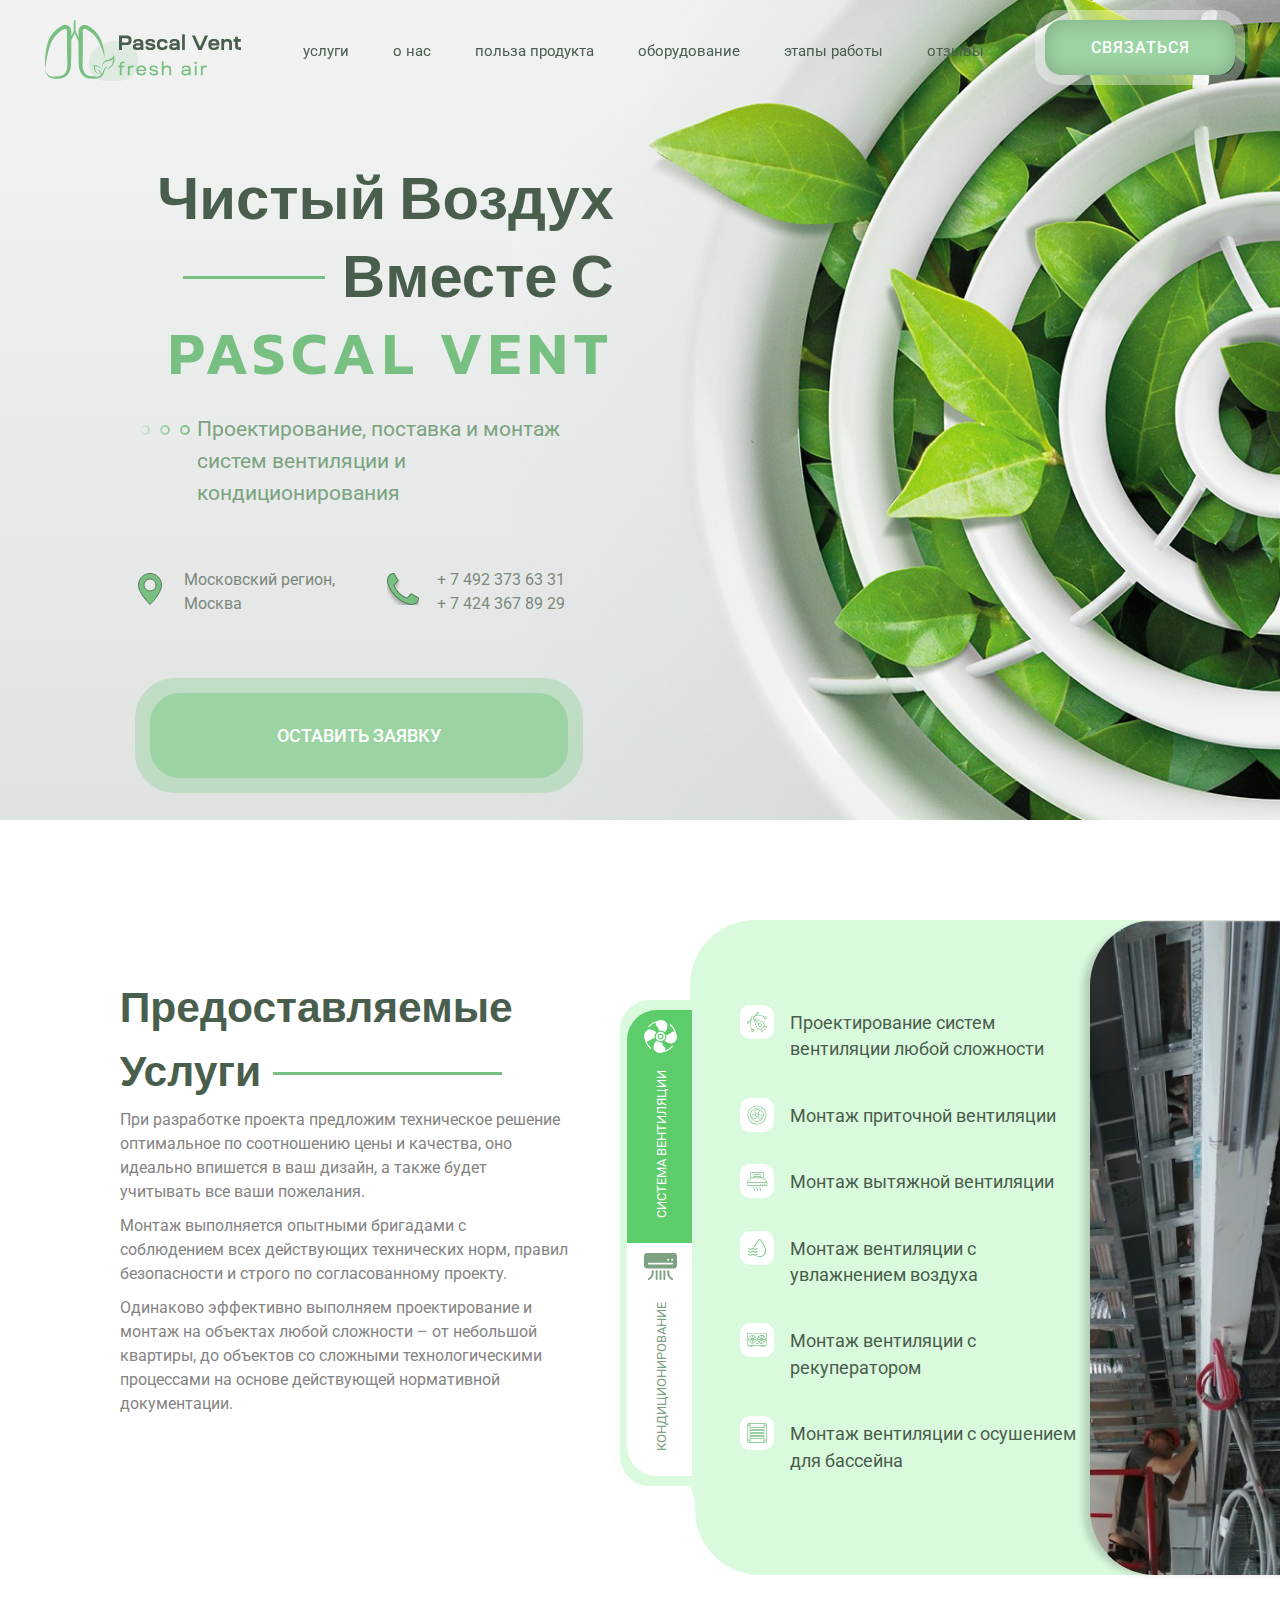
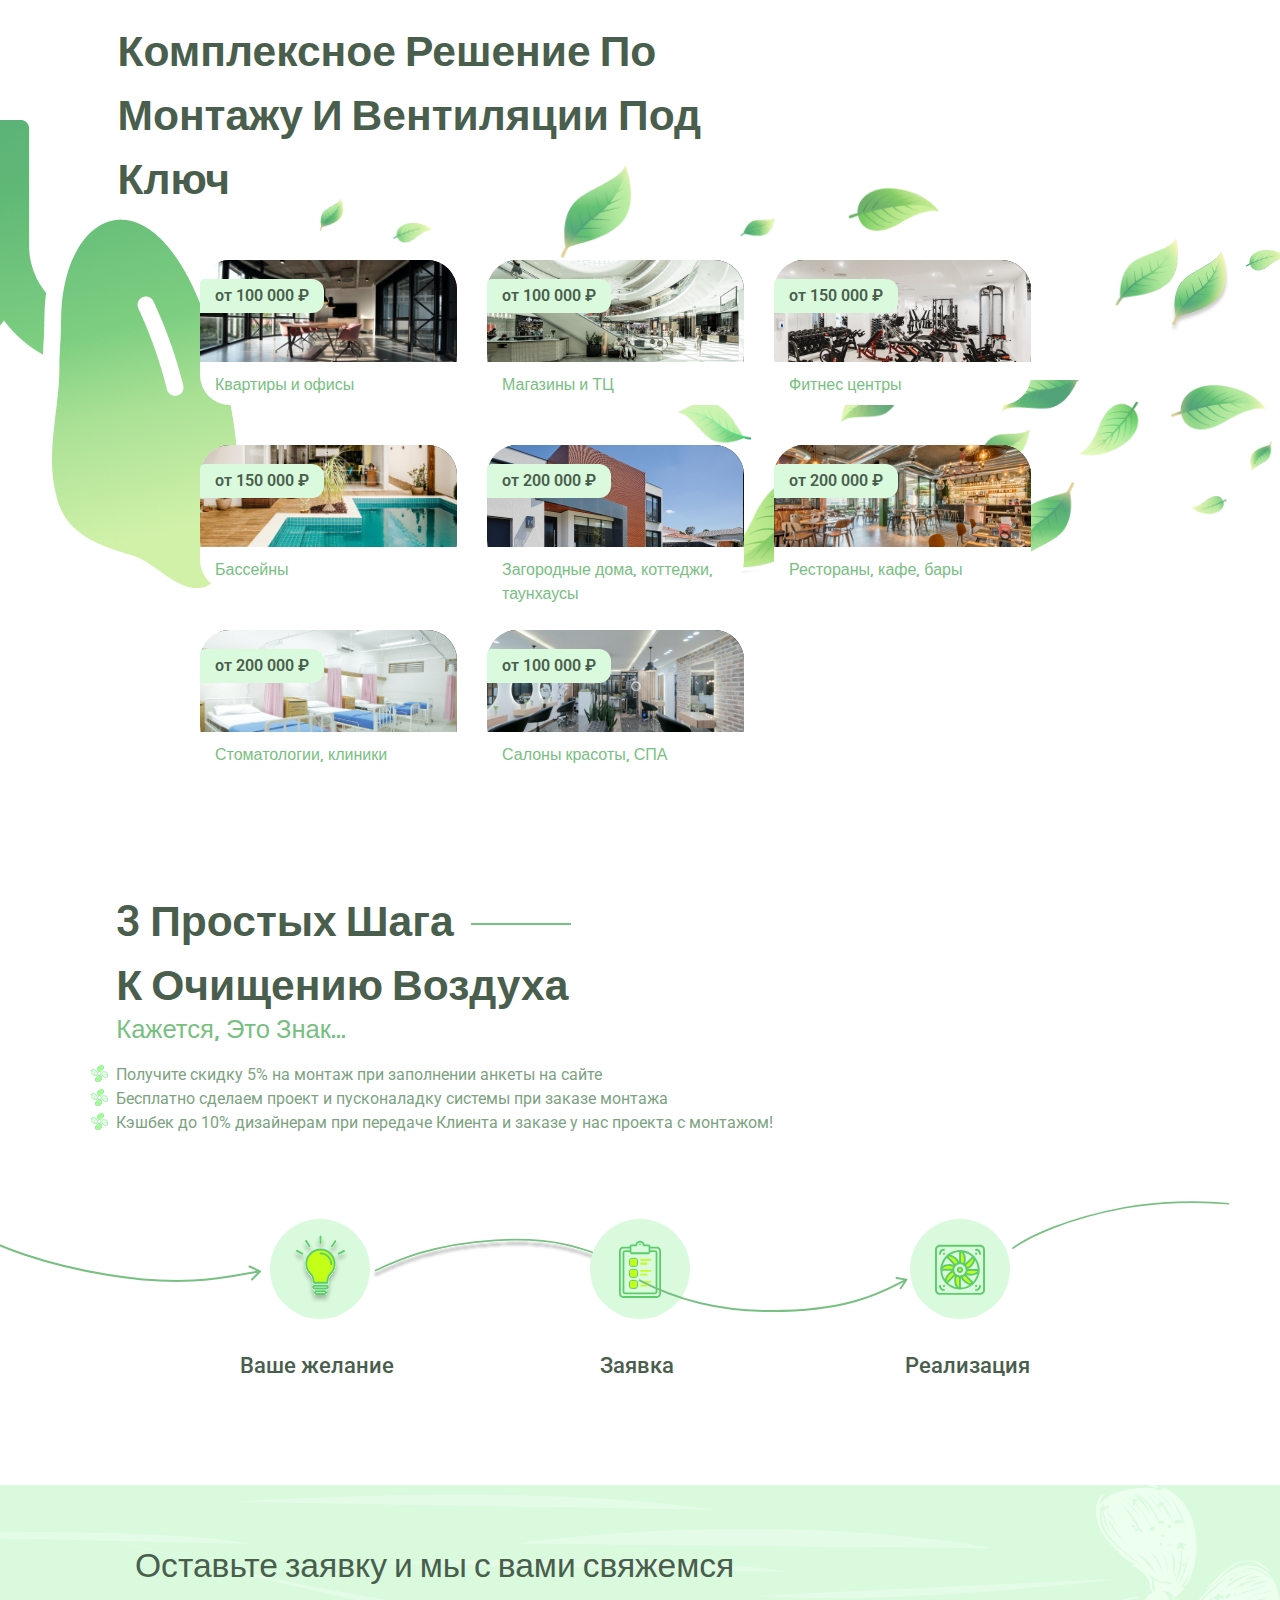
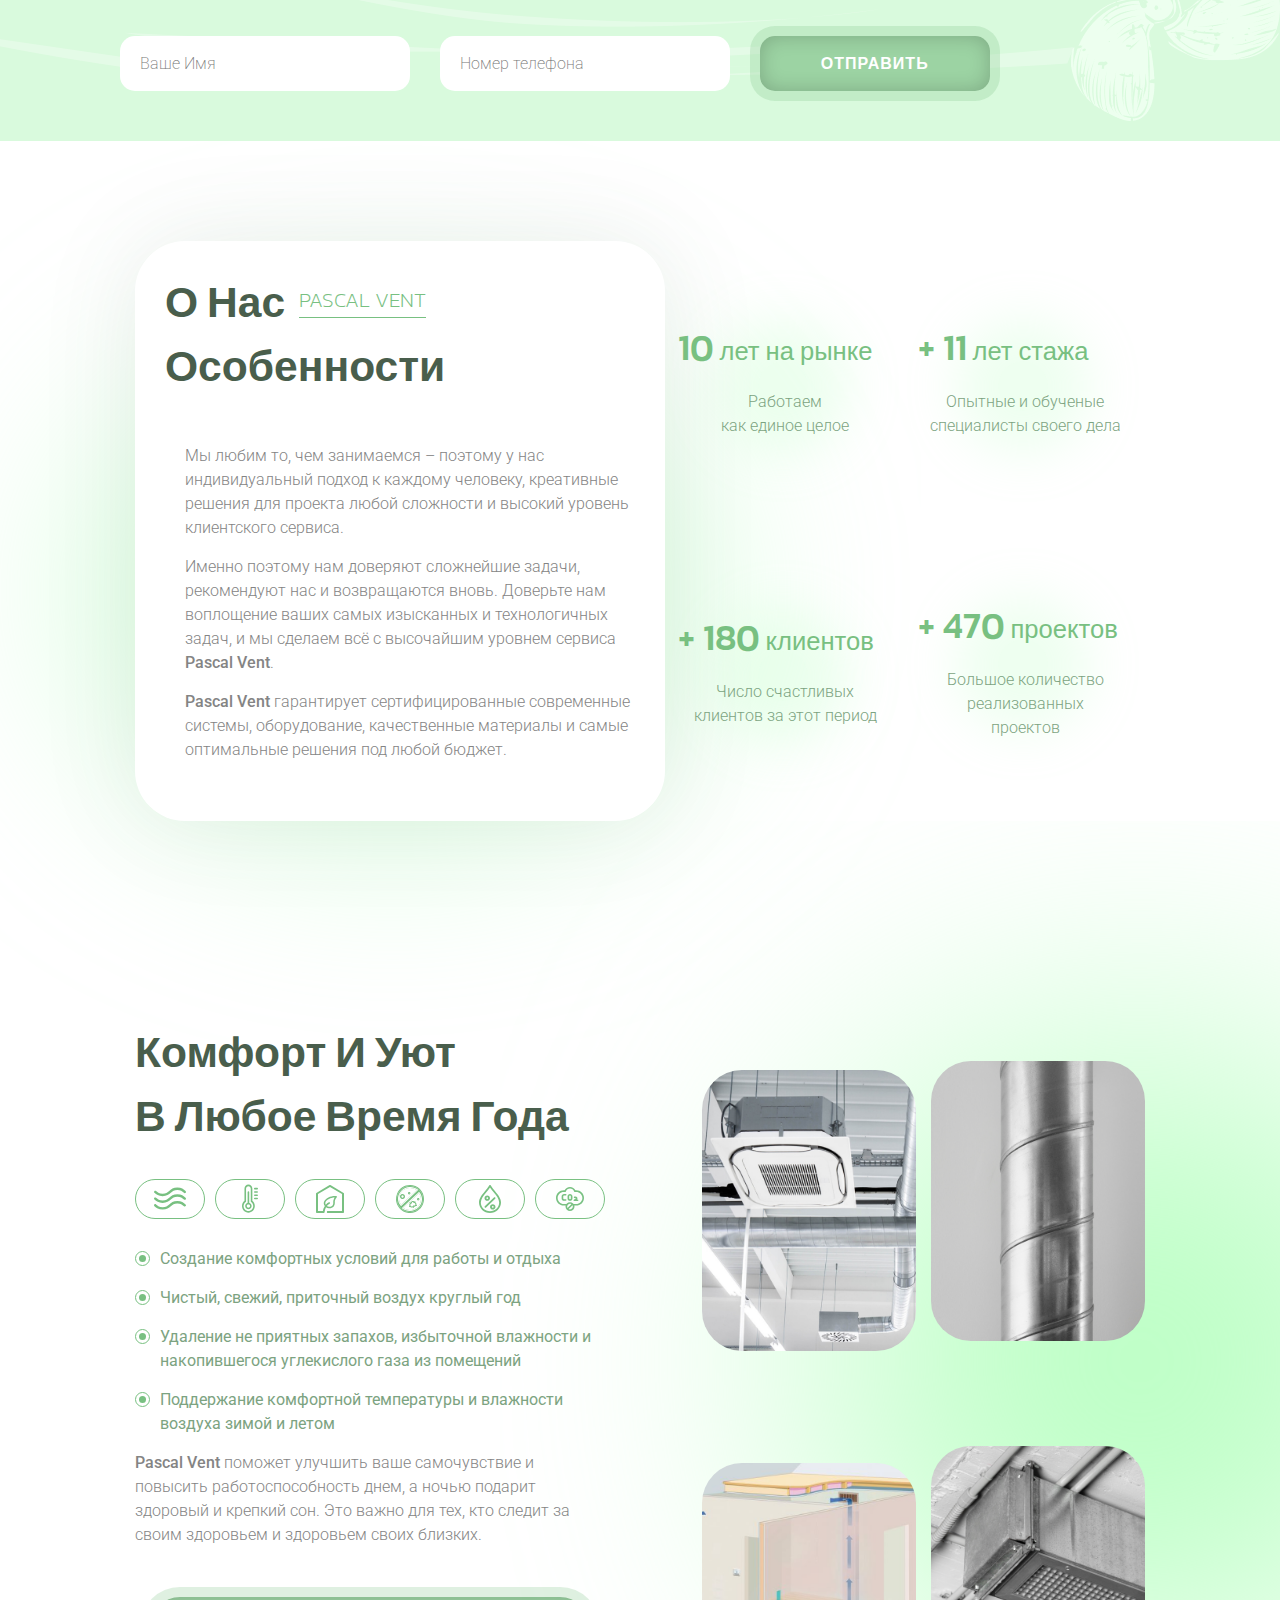
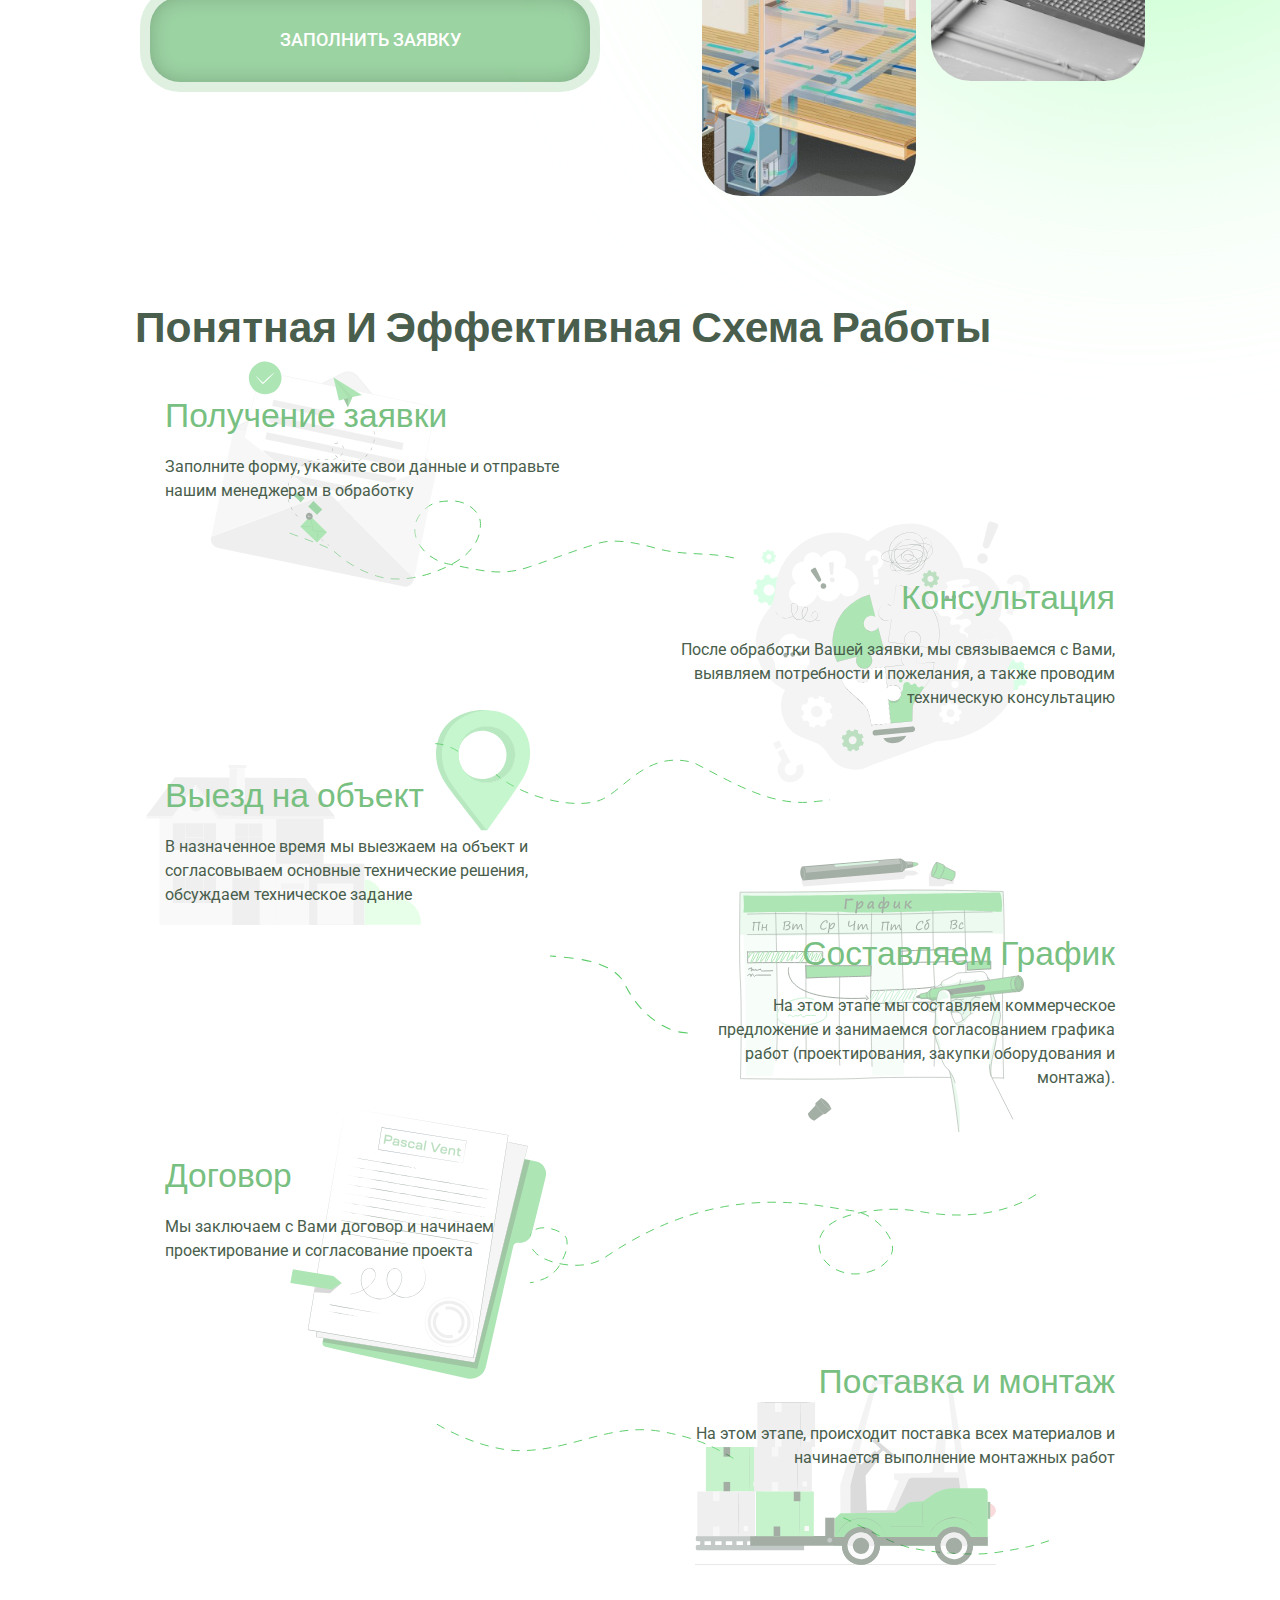
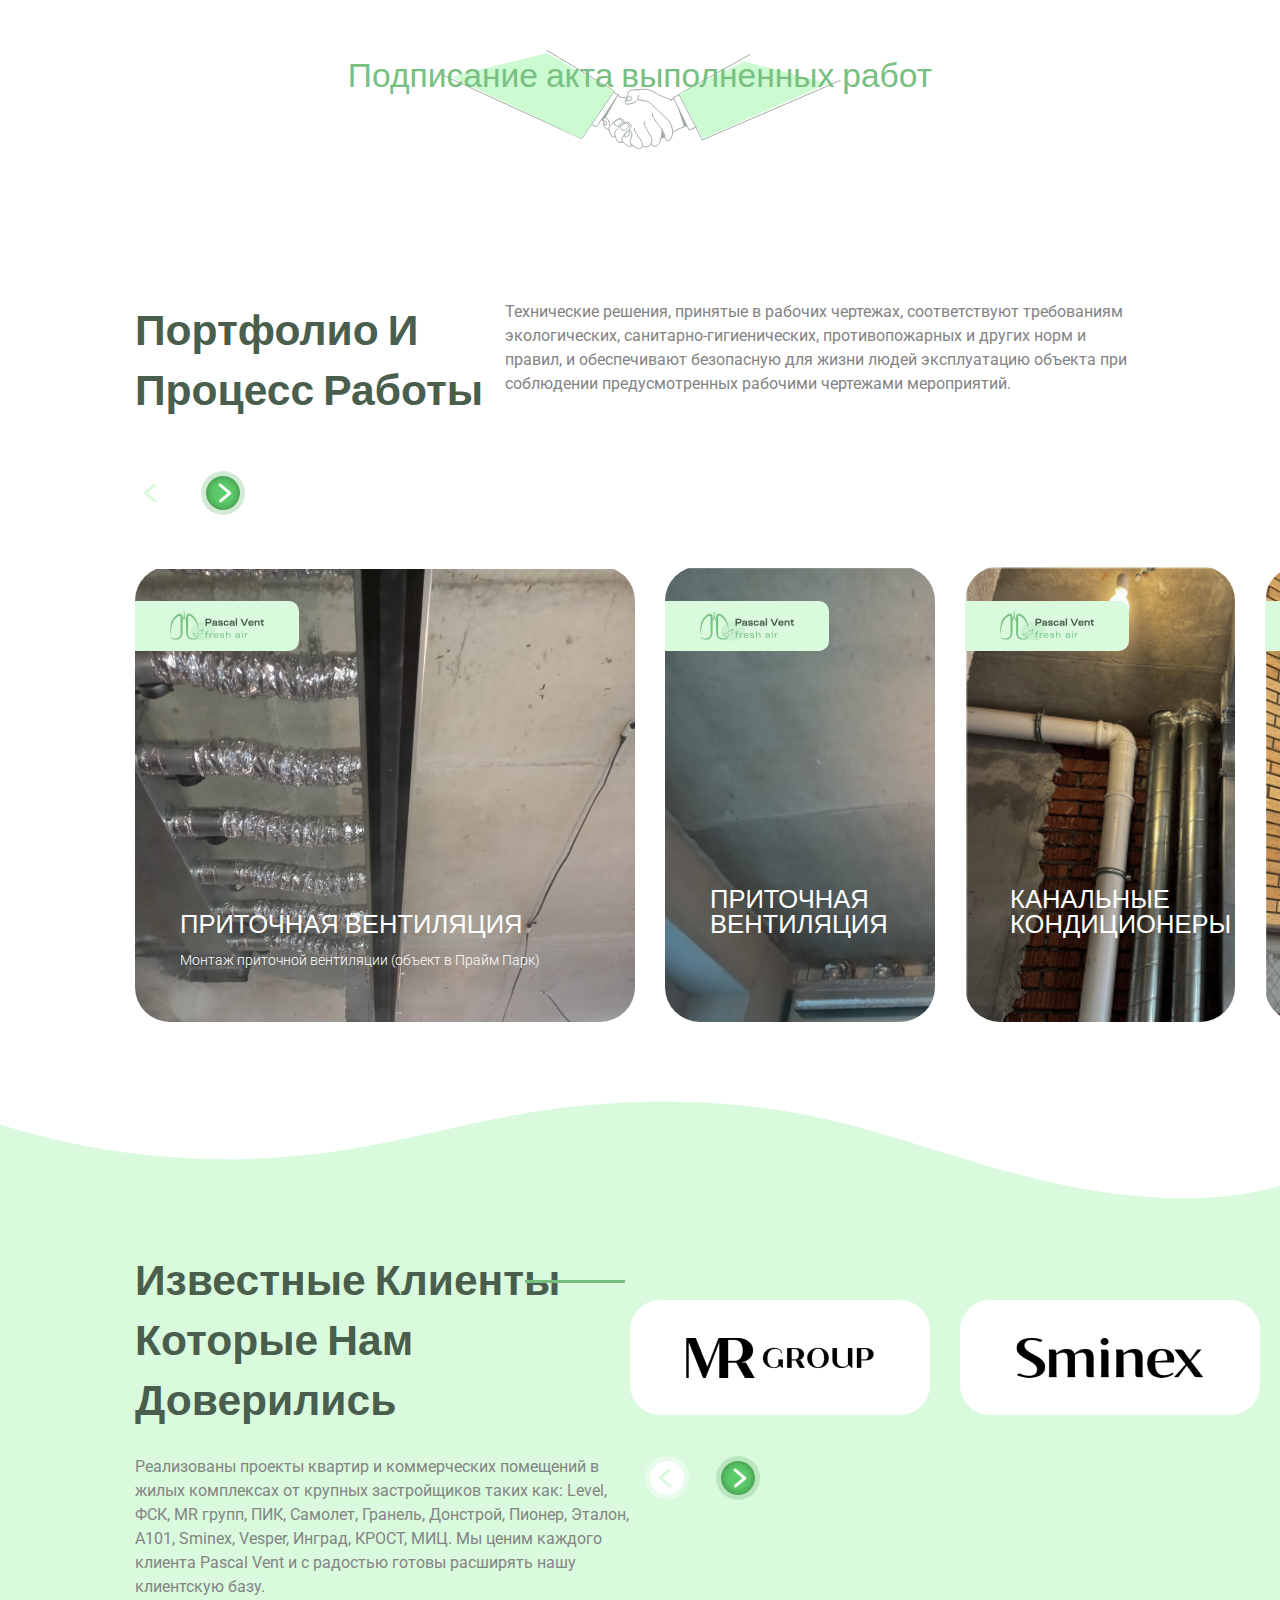
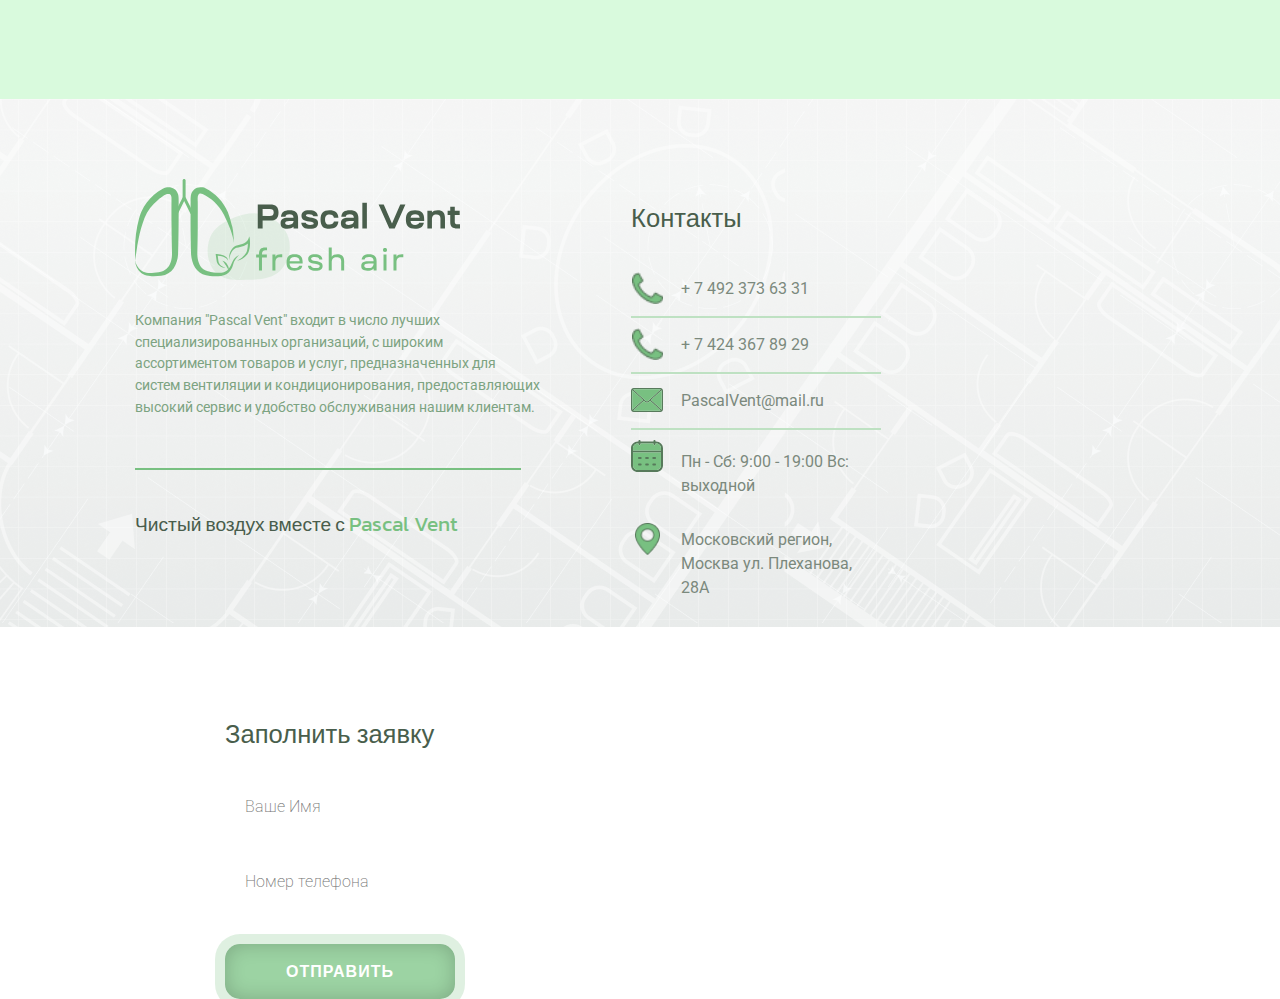
==== commit 8e9aa3ba: "1" ====
--- a/index.html
+++ b/index.html
@@ -65,46 +65,49 @@
                     </div>
              
             </div>
+
+
+            <div class="promo">
+                <div class="promo-info">
+                    <div class="promo-info__title">
+                        <div class="promo-info__title-text">Чистый Воздух</div>
+                        <div class="promo-info__title-text text-end">Вместе С</div>
+                        <div class="promo-info__title-text ">Pascal vent</div>
+                    </div>
+                    <div class="promo-info__subtitle">
+                        <div class="promo-info__subtitle-text">
+                            <div class="item">
+                                <img src="/icons/promo/Ellipse 3.svg" alt="">
+                                <img src="/icons/promo/Ellipse 4.svg" alt="">
+                                <img src="/icons/promo/Ellipse 5.svg" alt="">
+                            </div>
+                            <div class="item"> Проектирование, поставка и монтаж систем вентиляции и кондиционирования</div>
+                            
+                        </div>
+                        <div class="promo-info__subtitle-contact">
+                            <div class="promo-info__geo">Московский регион, Москва</div>
+                            <div class="promo-info__telephone">
+                                <p>+ 7 492 373 63 31</p>
+                                <p>+ 7 424 367 89 29</p>
+                            </div>
+                        </div>
+                        <div class="promo-info__subtitle-button">
+                            
+                                <div class="subtitle-button">
+                                    <span>Оставить заявку</span>
+                                </div>
+                        
+                        </div>
+                    </div>
+                </div>
+                <div class="promo-image">
+                    <img src="/image/promo/promo_bg.png" alt="">
+                </div>
+            </div>
+        </div>
                 </div>
                
-                <div class="promo">
-                    <div class="promo-info">
-                        <div class="promo-info__title">
-                            <div class="promo-info__title-text">Чистый Воздух</div>
-                            <div class="promo-info__title-text text-end">Вместе С</div>
-                            <div class="promo-info__title-text ">Pascal vent</div>
-                        </div>
-                        <div class="promo-info__subtitle">
-                            <div class="promo-info__subtitle-text">
-                                <div class="item">
-                                    <img src="/icons/promo/Ellipse 3.svg" alt="">
-                                    <img src="/icons/promo/Ellipse 4.svg" alt="">
-                                    <img src="/icons/promo/Ellipse 5.svg" alt="">
-                                </div>
-                                <div class="item"> Проектирование, поставка и монтаж систем вентиляции и кондиционирования</div>
-                                
-                            </div>
-                            <div class="promo-info__subtitle-contact">
-                                <div class="promo-info__geo">Московский регион, Москва</div>
-                                <div class="promo-info__telephone">
-                                    <p>+ 7 492 373 63 31</p>
-                                    <p>+ 7 424 367 89 29</p>
-                                </div>
-                            </div>
-                            <div class="promo-info__subtitle-button">
-                                
-                                    <div class="subtitle-button">
-                                        <span>Оставить заявку</span>
-                                    </div>
-                            
-                            </div>
-                        </div>
-                    </div>
-                    <div class="promo-image">
-                        <img src="/image/promo/promo_bg.png" alt="">
-                    </div>
-                </div>
-            </div>
+                
             
 
 
@@ -327,7 +330,7 @@
             <div class="air-purification__body">
                 <div class="air-purification__info">
                     
-                    <div class="title air-purification__title">
+                    <div class="title air-purification_title">
                         <span>3</span> простых шага <br>к очищению воздуха
                     </div>
                     
--- a/style/style.css
+++ b/style/style.css
@@ -1 +1 @@
-@charset "UTF-8";.title{color:#495e4c;font-size:2.8em;font-family:Kanit,sans-serif;font-weight:600;text-transform:capitalize}*,::after,::before{box-sizing:border-box}ol[class],ul[class]{padding:0}blockquote,body,dd,dl,figcaption,figure,h1,h2,h3,h4,li,ol[class],p,ul[class]{margin:0}a{text-decoration:none;color:#000}body{min-height:100vh;scroll-behavior:smooth;text-rendering:optimizeSpeed;line-height:1.5}ol[class],ul[class]{list-style:none}a:not([class]){-webkit-text-decoration-skip:ink;text-decoration-skip-ink:auto}img{max-width:100%;display:block}article>*+*{margin-top:1em}button,input,select,textarea{font:inherit}@media (prefers-reduced-motion:reduce){*{animation-duration:0s!important;animation-iteration-count:1!important;transition-duration:0s!important;scroll-behavior:auto!important}}.promo-page{width:100%;height:820px;background:linear-gradient(180deg,#f1f1f1 0,#f0f2f1 16.25%,#ebedec 43.26%,#e6e8e7 72.5%,#dee2e1 100%);overflow:hidden}.promo-page__body{max-width:1440px;margin:0 auto}.header{padding:20px 45px 0 45px;display:flex;justify-content:space-between;align-content:center;position:fixed;z-index:7;max-width:1440px;margin:0 auto;width:100%}.header_fixed{background:#d9fadd;border-bottom-right-radius:70px;border-bottom-left-radius:70px;padding-top:20px;padding-bottom:20px;justify-content:space-between;transition:.1s ease all}.header_fixed .header-contact .contact-button__wrapper .contact__button{background:#5ccd6a}.header_fixed .header-contact .contact-button__wrapper .contact__button::after{box-shadow:0 0 0 10px rgba(120,192,130,.2117647059)}.header-menu{display:flex;flex-direction:column;justify-content:center;z-index:6}.header-menu .menu .menu__link{font-family:Roboto,sans-serif;font-weight:400;font-size:.94em;color:#495e4c;margin:0 20px 0 20px;text-transform:lowercase}.header-contact{z-index:5}.header-contact .contact-button__wrapper .contact__button{display:inline-block;width:190px;height:55px;border:none;background:#9cd3a3;border-radius:17px;color:#fff;text-transform:uppercase;font-family:Kanit,sans-serif;font-weight:600;letter-spacing:1px;position:relative;display:flex;justify-content:center;align-items:center;box-shadow:0 0 20px 0 rgba(0,0,0,.2) inset;transition:.3s all ease;cursor:pointer}.header-contact .contact-button__wrapper .contact__button span{display:inline-block;color:#fff;font-family:Roboto,sans-serif;font-weight:500;text-transform:uppercase}.header-contact .contact-button__wrapper .contact__button::after{content:"";display:block;position:absolute;top:0;left:0;width:190px;height:55px;border-radius:15px;box-shadow:0 0 0 10px rgba(255,255,255,.363)}.header-contact .contact-button__wrapper .contact__button:hover{background:#54e165}.header-contact .contact-button__wrapper .contact__button:active{background:#5ccd6a}.promo{display:flex;height:100%;position:relative;top:80px}.promo-image{width:100%}.promo-image img{position:absolute;top:-80px;right:-340px;height:820px}.promo .promo-info{z-index:6;position:absolute;left:135px;top:80px}.promo .promo-info .promo-info__title{width:500px}.promo .promo-info .promo-info__title .promo-info__title-text{font-family:Kanit,sans-serif;font-weight:600;font-size:4em;color:#495e4c;text-align:end;line-height:1.3em}.promo .promo-info .promo-info__title :nth-child(2){text-align:end}.promo .promo-info .promo-info__title :nth-child(2)::before{content:"";width:148px;height:3px;background:#78c081;position:absolute;left:35px;top:125px}.promo .promo-info .promo-info__title :last-child{color:#78c081;letter-spacing:6px;text-transform:uppercase;font-size:4.2em}.promo .promo-info__subtitle{width:500px;padding:20px 0 60px 0}.promo .promo-info__subtitle-text{display:flex}.promo .promo-info__subtitle-text .item{color:#7ca381;font-family:Roboto,sans-serif;font-weight:400;font-size:1.3em}.promo .promo-info__subtitle-text :first-child{display:flex;flex-shrink:0;margin-right:2px}.promo .promo-info__subtitle-text :first-child img{width:10px;height:10px;margin:12px 5px 0 5px}.promo .promo-info__subtitle-contact{display:flex;justify-content:space-around;padding:50px 0 60px 0}.promo .promo-info__geo{color:#7b897d;font-family:Roboto,sans-serif;font-weight:400;font-size:1em;width:154px;height:50px;position:relative}.promo .promo-info__geo::before{display:inline-block;content:"";width:32px;height:32px;top:5px;left:-50px;background:url(../icons/promo/geo.svg);position:absolute}.promo .promo-info__telephone{color:#7b897d;font-family:Roboto,sans-serif;font-weight:400;font-size:1em;position:relative}.promo .promo-info__telephone::before{display:inline-block;content:"";width:32px;height:32px;top:5px;left:-50px;background:url(../icons/promo/telephone.png);position:absolute}.promo .promo-info__subtitle-button{width:470px;height:115px;background:rgba(156,211,163,.4862745098);border-radius:40px;padding:15px 0}.promo .promo-info__subtitle-button .subtitle-button{width:440px;height:85px;background:#9cd3a3;border-radius:30px;margin:0 auto;text-align:center;padding:30px 0;transition:.3s all ease;cursor:pointer}.promo .promo-info__subtitle-button .subtitle-button span{display:inline-block;color:#fff;font-family:Roboto,sans-serif;font-weight:500;text-transform:uppercase;font-size:1.1em}.promo .promo-info__subtitle-button .subtitle-button:hover{background:#54e165}.promo .promo-info__subtitle-button .subtitle-button:active{background:#54e165}.services-page{overflow:hidden}.services-page__body{max-width:1440px;margin:0 auto;display:flex;height:auto}.services-page__body .services-page__info{display:flex;flex-direction:column;padding:170px 0 170px 135px}.services-page__body .services-page__title .services-page__title-text{position:relative}.services-page__body .services-page__title :last-child::before{content:"";width:245px;height:3px;background:#78c081;position:absolute;left:160px;top:35px}.services-page__body .services-page__text{width:450px;font-family:Roboto,sans-serif;font-weight:400;color:#848484}.services-page__body .services-page__text p{padding:5px 0}.services-page__example{width:100%}.tabs{display:flex;width:100%;height:800px;position:relative}.tabs .tabs-button{position:absolute;left:155px;top:180px;z-index:6;display:flex;flex-direction:column;height:486px;width:80px;background:#d9fadd;align-items:center;padding:10px 0 10px 0;border-bottom-left-radius:30px 30px;justify-content:space-around;border-top-left-radius:30px 30px}.tabs .tabs-button :first-child{border-top-right-radius:30px 30px}.tabs .tabs-button :last-child{border-top-left-radius:30px 30px}.tabs .tabs-button .tabs-button__item{transform:rotate(-90deg);height:65px;width:233px;font-family:Roboto,sans-serif;font-weight:400;font-size:.8em;text-transform:uppercase;cursor:pointer;padding:25px 25px}.tabs .active{background:#5ccd6a;color:#fff;position:relative}.tabs .active::before{content:"";width:33px;height:33px;background:url(../icons/services/GroupActive.svg) no-repeat;top:17px;left:190px;position:absolute;transform:rotate(0);transition:.4s all ease}.tabs .active__condition{background:#5ccd6a;color:#fff;position:relative}.tabs .active__condition::before{content:"";width:33px;height:33px;background:url(../icons/services/air-conditioningActive.svg) no-repeat;top:17px;left:190px;position:absolute;transform:rotate(90deg);transition:.4s all ease}.tabs .non-active__ventilation{background:#fff;color:#7ca281;position:relative}.tabs .non-active__ventilation::before{content:"";width:33px;height:33px;background:url(../icons/services/GroupNonActive.svg) no-repeat;top:17px;left:190px;position:absolute;transform:rotate(90deg);transition:.4s all ease}.tabs .non-active{background:#fff;color:#7ca281;position:relative}.tabs .non-active::before{content:"";width:33px;height:33px;background:url(../icons/services/air-conditioningNonActive.svg) no-repeat;top:17px;left:190px;position:absolute;transform:rotate(90deg);transition:.4s all ease}.tabs .tabs-content{background:#d9fadd}.tabs-content__plug{width:100%;height:655px;background:#d9fadd;border-bottom-left-radius:65px 65px;border-top-left-radius:65px 65px;position:absolute;z-index:1;left:230px;top:100px}.tabs-content{width:100%;position:absolute;z-index:1;left:230px;top:100px;border-bottom-left-radius:65px 65px;border-top-left-radius:65px 65px;display:flex;padding:70px 0 100px 70px}.tabs-content .tabs-content__text{width:350px;height:450px;padding:0 30px}.tabs-content .tabs-content__text .tabs-content__text-item1{position:relative}.tabs-content .tabs-content__text .tabs-content__text-item1::before{position:absolute;left:-50px;top:15px;display:inline-block;content:"";width:34px;height:34px;background:url(../icons/services/tabs__aeration/1.svg)}.tabs-content .tabs-content__text .tabs-content__text-item2{position:relative}.tabs-content .tabs-content__text .tabs-content__text-item2::before{position:absolute;left:-50px;top:15px;display:inline-block;content:"";width:34px;height:34px;background:url(../icons/services/tabs__aeration/2.svg)}.tabs-content .tabs-content__text .tabs-content__text-item3{position:relative}.tabs-content .tabs-content__text .tabs-content__text-item3::before{position:absolute;left:-50px;top:15px;display:inline-block;content:"";width:34px;height:34px;background:url(../icons/services/tabs__aeration/3.svg)}.tabs-content .tabs-content__text .tabs-content__text-item4{position:relative}.tabs-content .tabs-content__text .tabs-content__text-item4::before{position:absolute;left:-50px;top:15px;display:inline-block;content:"";width:34px;height:34px;background:url(../icons/services/tabs__aeration/4.svg)}.tabs-content .tabs-content__text .tabs-content__text-item5{position:relative}.tabs-content .tabs-content__text .tabs-content__text-item5::before{position:absolute;left:-50px;top:15px;display:inline-block;content:"";width:34px;height:34px;background:url(../icons/services/tabs__aeration/5.svg)}.tabs-content .tabs-content__text .tabs-content__text-item6{position:relative}.tabs-content .tabs-content__text .tabs-content__text-item6::before{position:absolute;left:-50px;top:15px;display:inline-block;content:"";width:34px;height:34px;background:url(../icons/services/tabs__aeration/6.svg)}.tabs-content .tabs-content__text .tabs-content__text-item7{position:relative}.tabs-content .tabs-content__text .tabs-content__text-item7::before{position:absolute;left:-50px;top:15px;display:inline-block;content:"";width:34px;height:34px;background:url(../icons/services/tabs__conditioning/1.svg)}.tabs-content .tabs-content__text .tabs-content__text-item8{position:relative}.tabs-content .tabs-content__text .tabs-content__text-item8::before{position:absolute;left:-50px;top:15px;display:inline-block;content:"";width:34px;height:34px;background:url(../icons/services/tabs__conditioning/2.svg)}.tabs-content .tabs-content__text .tabs-content__text-item9{position:relative}.tabs-content .tabs-content__text .tabs-content__text-item9::before{position:absolute;left:-50px;top:15px;display:inline-block;content:"";width:34px;height:34px;background:url(../icons/services/tabs__conditioning/3.svg)}.tabs-content .tabs-content__text .tabs-content__text-item10{position:relative}.tabs-content .tabs-content__text .tabs-content__text-item10::before{position:absolute;left:-50px;top:15px;display:inline-block;content:"";width:34px;height:34px;background:url(../icons/services/tabs__conditioning/4.svg)}.tabs-content .tabs-content__text .tabs-content__text-item11{position:relative}.tabs-content .tabs-content__text .tabs-content__text-item11::before{position:absolute;left:-50px;top:15px;display:inline-block;content:"";width:34px;height:34px;background:url(../icons/services/tabs__conditioning/5.svg)}.tabs-content .tabs-content__text .tabs-content__text-item12{position:relative}.tabs-content .tabs-content__text .tabs-content__text-item12::before{position:absolute;left:-50px;top:15px;display:inline-block;content:"";width:34px;height:34px;background:url(../icons/services/tabs__conditioning/6.svg)}.tabs-content .item-text{font-family:Roboto,sans-serif;font-weight:400;font-size:1.1em;color:#495d4c;padding:20px 0}.tabs-content__img{position:absolute;height:655px;overflow:hidden;box-shadow:-11px 3px 6px -4px rgba(0,0,0,.16)}.ventilation__img{border-bottom-left-radius:65px 65px;border-top-left-radius:65px 65px;top:0;left:400px;width:100%}.ventilation__img img{height:100%;width:100%;position:relative;left:-400px}.conditioning__img{border-bottom-left-radius:65px 65px;border-top-left-radius:65px 65px;top:0;left:400px;width:500px}.conditioning__img img{height:100%;width:100%;position:relative;left:-20px}.hide{animation-name:tabsHide;animation-duration:.5s;margin-left:100%}.show{animation-name:tabsShow;animation-duration:.5s;margin-left:0}@keyframes tabsHide{from{margin-left:0}to{margin-left:100%}}@keyframes tabsShow{from{margin-left:100%}to{margin-left:0}}.under-key__body{max-width:1440px;margin:0 auto}.under-key__title{width:900px;height:120px;margin-left:135px;margin-top:170px;margin-bottom:10px;padding-right:100px;position:relative}.under-key__title::after{content:"";width:200px;height:3px;background:#78c081;position:absolute;bottom:14px;right:140px}.under-key__galery{height:auto;position:relative}.under-key__galery .under-key__background-lung{position:absolute;top:-50px;left:-230px;z-index:1}.under-key__galery .under-key__background-group-leaves1{position:absolute;top:10px;left:300px}.under-key__galery .under-key__background-group-leaves2{position:absolute;top:230px;left:420px}.under-key__galery .under-key__background-leaves1{position:absolute;top:100px;right:50px}.under-key__galery .under-key__background-leaves2{position:absolute;top:100px;right:0}.galary{width:100%}.galary-items{display:flex;flex-wrap:wrap;padding:85px 100px 0 100px;justify-content:space-around}.galary-item{position:relative;z-index:6;width:257px;height:135px;margin:25px 0}.galary-item__image{overflow:hidden;position:relative;width:257px;height:135px;background:url(../image/under-key__galery/galary/1.png) top/cover no-repeat;background-clip:padding-box;border-top-left-radius:30px;border-top-right-radius:30px;border-bottom-left-radius:40px;border-bottom-right-radius:40px}.galary-item__price{position:absolute;top:19px;left:0;background:#d9fadd;padding:5px 15px 5px 15px;border-top-left-radius:5px;border-top-right-radius:12px;border-bottom-right-radius:12px;font-family:Roboto,sans-serif;color:#495d4c;font-weight:600}.galary-item__description{padding:10px 0 10px 15px;font-family:Kanit,sans-serif;color:#78c081;font-weight:500;background:#fff;width:257px;height:43px;border-bottom-left-radius:30px;border-bottom-right-radius:30px;position:absolute;bottom:-10px}.air-purification__body{max-width:1440px;margin:0 auto;position:relative}.air-purification__info{padding:100px 135px 0 135px;display:flex}.air-purification__title{position:relative;width:100%}.air-purification__title span{font-size:1em;font-family:Roboto,sans-serif;font-weight:400}.air-purification__title span::before{content:"";top:35px;right:120px;width:100px;height:3px;background:#78c081;position:absolute}.air-purification__text{display:flex;flex-direction:column;width:100%}.air-purification__title{color:#78c081;font-family:Kanit,sans-serif;font-weight:500;font-size:1.6em;text-transform:capitalize}.air-purification__profit{margin:15px 0 0}.air-purification__profit-item{color:#7ca381;font-family:Roboto,sans-serif;font-weight:400;position:relative}.air-purification__profit-item::after{content:"";width:17px;height:17px;background:url(../icons/air-purification/Cooling.svg);top:2px;left:-25px;position:absolute}.air-purification__icons{width:100%;height:300px;display:flex;justify-content:space-around;padding:0 160px 0 160px}.icon-background{width:100px;height:100px;background:#d9fadd;border-radius:50%;display:flex;flex-direction:column;justify-content:center;align-items:center;margin:84px 0 0 0;position:relative}.icon-background span{display:inline-block;color:#495e4c;font-family:Roboto,sans-serif;font-weight:500;font-size:1.4em;position:absolute;width:200px;left:10px;top:130px}.icon__wish{position:relative}.icon__wish::before{content:"";background:url(../icons/air-purification/Vector1.svg) 50% 50%/contain no-repeat;position:absolute;top:15px;right:108px;width:270px;height:50px}.icon__wish::after{content:"";background:url(../icons/air-purification/Vector2.svg) 50% 50%/contain no-repeat;position:absolute;top:15px;left:100px;width:270px;height:50px}.icon__wish span{left:-30px}.icon__implementation{position:relative}.icon__implementation::before{content:"";background:url(../icons/air-purification/Vector3.svg) 50% 50%/contain no-repeat;position:absolute;top:50px;right:102px;width:270px;height:50px}.icon__implementation::after{content:"";background:url(../icons/air-purification/Vector4.svg) 50% 50%/contain no-repeat;position:absolute;top:-20px;left:75px;width:270px;height:50px}.icon__implementation span{left:-5px}.air-purification-title{color:#495e4c;font-size:2.1em;font-family:Kanit,sans-serif;font-weight:500;padding:55px 0 10px 135px;position:relative;z-index:4}.air-purification-wrapper-form{width:100%;height:auto;background:#d9fadd;margin:50px 0 0 0;padding-bottom:50px}.air-purification-form-wrapper{padding:0 0 0 135px;position:relative;z-index:3}.air-purification__form{display:flex;align-items:flex-end;justify-content:flex-start;flex-direction:row;-moz-column-gap:30px;column-gap:30px}.input-text{width:290px;height:55px;background:#fff;border:none;border-radius:15px;color:#7ca381;font-family:Roboto,sans-serif;font-weight:200;padding-left:20px}.input_button{display:inline-block;width:230px;height:55px;border:none;background:#9cd3a3;border-radius:15px;color:#fff;text-transform:uppercase;font-family:Kanit,sans-serif;font-weight:600;letter-spacing:1px;position:relative;display:flex;justify-content:center;align-items:center;box-shadow:0 0 20px 0 rgba(0,0,0,.2) inset;cursor:pointer;transition:.3s all ease}.input_button::after{content:"";display:block;position:absolute;top:0;left:0;width:230px;height:55px;border-radius:15px;box-shadow:0 0 0 10px rgba(120,192,130,.24)}.input_button:hover{background:#54e165}.input_button:active{background:#54e165}.bg-decoration{position:absolute;top:0;right:0}.bg-decoration2{position:absolute;top:0;right:160px;z-index:2}.aboutus__body{max-width:1440px;margin:0 auto;position:relative}.aboutus__info{padding:100px 135px 0}.aboutus__peculiarities-dec{position:absolute;top:0;left:-135px}.aboutus-wrapper{display:flex}.aboutus-peculiarities-wrapper{width:100%}.aboutus-peculiarities-wrapper .aboutus-peculiarities-card{width:530px;height:580px;background:#fff;border-radius:50px;box-shadow:0 0 100px rgba(73,93,76,.1);position:relative}.aboutus-peculiarities-wrapper .aboutus-peculiarities__title{padding:30px 30px}.aboutus-peculiarities-wrapper .aboutus-peculiarities__title span{color:#78c081;font-weight:200;text-transform:uppercase;font-size:21px;position:relative;top:-10px;left:5px;padding:0 0 2px 0;border-bottom:1px solid #78c081;display:inline-block}.aboutus-peculiarities-wrapper .aboutus-peculiarities__text{padding:0 30px 30px 50px}.aboutus-peculiarities-wrapper .aboutus-peculiarities__text p{font-family:Roboto,sans-serif;font-weight:300;color:#848484;padding-top:15px}.aboutus-peculiarities-wrapper .aboutus-peculiarities__text p span{font-weight:500}.aboutus-experience-wrapper{display:flex;flex-wrap:wrap}.aboutus-experience-wrapper .aboutus-experience__item{width:215px;height:auto;margin:auto;position:relative}.aboutus-experience-wrapper .aboutus-experience__item .dec-bg{width:50px;height:50px;position:absolute;top:40px;left:80px;border-radius:50%;background:rgba(186,255,195,.25);z-index:1;box-shadow:0 0 50px 42px rgba(186,255,195,.25)}.aboutus-experience-wrapper .aboutus-experience__item-title{color:#78c081;font-family:Kanit,sans-serif;font-weight:500;font-size:1.6em;position:relative;z-index:2}.aboutus-experience-wrapper .aboutus-experience__item-title span{font-size:1.4em}.aboutus-experience-wrapper .aboutus-experience__item-subtitle{font-family:Roboto,sans-serif;color:#7ca381;font-weight:300;font-size:1em;text-align:center;padding-top:15px;position:relative;z-index:2}.aboutus-experience-wrapper{width:100%}.application{overflow:hidden}.application_body{max-width:1440px;margin:0 auto;position:relative}.application-library{width:100%}.application-library img{position:absolute;top:-100px;right:-500px;z-index:1}.application-library__container{position:relative;z-index:3;display:grid;grid-template-columns:1fr 1fr;gap:15px;grid-auto-rows:minmax(350px,430px);align-items:end}.application-library__item img{position:static;border-radius:40px}.application-library .item__2{align-self:start;padding-top:140px}.application-library .item__4{align-self:start;padding-top:80px}.application-content{padding:100px 135px 0 135px;display:flex}.application-content__promo{width:100%;padding:100px 97px 100px 0}.application-content__icons{display:flex;gap:10px;margin:30px 0 28px 0}.application-content__icon{width:70px;height:40px;border-radius:40px;border:1px solid #78c081;display:flex;justify-content:center;align-items:center}.application-content__list{padding:0 0 0 25px;display:flex;flex-direction:column;gap:15px}.application-content__item{font-family:Roboto,sans-serif;font-size:1em;color:#7ca381;position:relative}.application-content__item::before{content:"";position:absolute;background:url(../icons/application/check.svg) 50% 50%/cover no-repeat;width:15px;height:15px;top:4px;left:-25px}.application-content__text{font-family:Roboto,sans-serif;font-weight:300;color:#848484;padding-top:15px;margin:0 0 50px 0}.application-content__text span{font-weight:500}.application-content__button{width:440px;height:85px;background:#9cd3a3;border-radius:30px;margin:0 auto;text-align:center;padding:30px 0;transition:.3s all ease;cursor:pointer;position:relative;box-shadow:rgba(0,0,0,.2) 0 0 20px 0 inset}.application-content__button span{display:inline-block;color:#fff;font-family:Roboto,sans-serif;font-weight:500;text-transform:uppercase;font-size:1.1em}.application-content__button::after{content:"";display:block;position:absolute;top:0;left:0;width:440px;height:85px;border-radius:30px;box-shadow:0 0 0 10px rgba(120,192,130,.24)}.application-content__button:hover{background:#5ccd6a}.application-content__button:active{background:#5ccd6a}.scheme-work__body{max-width:1440px;margin:0 auto;position:relative}.scheme-work__content{padding:0 135px 100px 135px;margin:100px 0 0 0;height:auto}.scheme-work__items{display:grid;grid-template-columns:1fr 1fr;grid-auto-rows:minmax(380px,300px);grid-column-gap:10px}.scheme-work__item{position:relative;padding:30px}.scheme-work__item .scheme-work__item-title{font-family:Kanit,sans-serif;font-size:2.1em;color:#78c081;position:relative;z-index:2}.scheme-work__item .scheme-work__item-text{font-family:Roboto,sans-serif;font-size:1em;color:#495e4c;position:relative;z-index:2;margin-top:15px}.scheme-work__item:nth-child(2n){align-self:end}.scheme-work .end{text-align:end}.scheme-work .item1{position:relative}.scheme-work .item1 img{position:absolute;top:-30px;right:150px;z-index:1}.scheme-work .item1::after{content:"";background:url(../icons/scheme-work/Vector1.svg) 50% 50%/cover no-repeat;width:calc(100% - 50px);height:80px;position:absolute;top:140px;left:150px}.scheme-work .item2{position:relative}.scheme-work .item2 img{position:absolute;top:-30px;left:100px;z-index:1}.scheme-work .item2::after{content:"";background:url(../icons/scheme-work/Vector2.svg) 50% 50%/cover no-repeat;width:calc(100% - 100px);height:80px;position:absolute;top:200px;left:-215px}.scheme-work .item3{position:relative}.scheme-work .item3 img{position:absolute;top:-60px;right:100px;z-index:1}.scheme-work .item3::after{content:"";background:url(../icons/scheme-work/Vector3.svg) 50% 50%/cover no-repeat;width:calc(100% - 356px);height:95px;position:absolute;top:200px;left:415px}.scheme-work .item4{position:relative}.scheme-work .item4 img{position:absolute;top:-40px;left:90px;z-index:1}.scheme-work .item4::after{content:"";background:url(../icons/scheme-work/Vector4.svg) 50% 50%/cover no-repeat;width:calc(100% + 7px);height:139px;position:absolute;top:250px;left:-115px}.scheme-work .item5{position:relative}.scheme-work .item5 img{position:absolute;top:-30px;right:80px;z-index:1}.scheme-work .item5::after{content:"";background:url(../icons/scheme-work/Vector5.svg) 50% 50%/cover no-repeat;width:calc(100% + 120px);height:165px;position:absolute;top:270px;left:300px}.scheme-work .item6 img{position:absolute;top:50px;left:50px;z-index:1}.scheme-work__act{display:flex;justify-content:center;margin:150px 0 0 0;position:relative}.scheme-work__act .scheme-work__act__title{font-family:Kanit,sans-serif;font-size:2.1em;color:#78c081;position:relative;z-index:2}.scheme-work__act img{position:absolute}.portfolio{overflow:hidden;height:900px}.portfolio_body{max-width:1440px;margin:0 auto}.portfolio-content{padding:100px 135px 0 135px;height:500px;position:relative}.portfolio__info{width:100%;display:flex;justify-content:space-between}.portfolio_title{width:400px;height:130px;line-height:60px}.portfolio_text{font-family:Roboto,sans-serif;color:#848484;max-width:640px}.slider-portfolio-wrapper{position:absolute;top:0;margin-top:366px;z-index:3}.slider-portfolio-items{display:flex;flex:1 1 auto;align-items:stretch;-moz-column-gap:30px;column-gap:30px;height:456px;min-width:0}.slider-portfolio__item-body{display:inline-block;width:270px;transition:.4s ease-in all}.slider-portfolio__item{position:relative;overflow:hidden;border-radius:35px}.slider-portfolio__item_logo{position:absolute;width:164px;height:50px;display:flex;justify-content:center;align-items:center;background:#d9fadd;border-top-right-radius:10px;border-bottom-right-radius:10px;top:35px}.slider-portfolio__item_logo img{width:94px;height:30px}.slider-portfolio__item_title{position:absolute;font-family:Kanit,sans-serif;font-size:1.6em;font-weight:500;color:#fff;bottom:80px;left:40px;padding:5px;line-height:25px;text-transform:uppercase}.slider-portfolio__item_subtitle{position:absolute;font-family:Roboto,sans-serif;font-size:.9em;font-weight:300;color:#fff;bottom:45px;left:40px;padding:5px;opacity:0;transition:.1s ease-in}.slider-portfolio__image{min-height:100%;max-width:500px;min-width:500px;cursor:pointer}.slider-portfolio-buttons{margin-top:46px;margin-bottom:25px}.slider-portfolio-buttons .slider-portfolio-buttons__items{display:flex;-moz-column-gap:37px;column-gap:37px}.slider-portfolio-buttons .slider-portfolio-buttons__items .slider-portfolio__prev{display:flex;justify-content:center;align-items:center;position:relative}.slider-portfolio-buttons .slider-portfolio-buttons__items .slider-portfolio__prev span{display:inline-block;height:3px;width:15px;border-radius:40px;position:absolute;top:16px;left:7px}.slider-portfolio-buttons .slider-portfolio-buttons__items .slider-portfolio__prev span:first-child{transform:translateX(4.2px) rotate(-40deg) translateY(-6px)}.slider-portfolio-buttons .slider-portfolio-buttons__items .slider-portfolio__prev span:last-child{transform:translateX(4px) rotate(40deg) translateY(4.8px)}.slider-portfolio-buttons .slider-portfolio-buttons__items .slider-portfolio__next{display:flex;justify-content:center;align-items:center;position:relative;transform:rotate(-180deg)}.slider-portfolio-buttons .slider-portfolio-buttons__items .slider-portfolio__next span{display:inline-block;height:3px;width:15px;border-radius:40px;position:absolute;top:16px;left:7px}.slider-portfolio-buttons .slider-portfolio-buttons__items .slider-portfolio__next span:first-child{transform:translateX(4.2px) rotate(-40deg) translateY(-6px)}.slider-portfolio-buttons .slider-portfolio-buttons__items .slider-portfolio__next span:last-child{transform:translateX(4px) rotate(40deg) translateY(4.8px)}.slider-portfolio-buttons .slider-portfolio-buttons__item{display:inline-block;border-radius:50%;background-color:#fff;width:34px;height:34px;box-shadow:0 0 0 5px rgba(255,255,255,.4117647059);cursor:pointer;transition:.1s ease all}.slider-portfolio-buttons .nonactive{cursor:default}.slider-portfolio-buttons .nonactive span{background:#d9fadd}.slider-portfolio-buttons .active{background:#5ccd6a;box-shadow:0 0 10px 0 rgba(0,0,0,.363) inset}.slider-portfolio-buttons .active:hover{background:#58d667}.slider-portfolio-buttons .active span{background:#fff}.slider-portfolio-buttons .active::after{content:"";display:block;position:absolute;top:0;left:0;width:34px;height:34px;border-radius:50%;box-shadow:0 0 0 5px rgba(120,192,130,.3294117647)}.slider-portfolio-items{transition:.4s all ease-in}.swiper-slide-active{width:500px}.swiper-slide-active .slider-portfolio__item_subtitle{opacity:1;transition:1s ease-in}.active-item{width:500px;transition:.4s all ease-in}.active-item .slider-portfolio__item_subtitle{opacity:1;transition:1s ease-in}.clients{background:#d9fadd;position:relative}.clients_body{max-width:1440px;margin:0 auto}.clients-content{padding:150px 135px 100px 135px;display:flex}.clients_info{width:100%}.clients_title{line-height:60px;position:relative}.clients_title::after{content:"";top:30px;right:15px;width:100px;height:3px;background:#78c081;position:absolute}.clients_text{font-family:Roboto,sans-serif;color:#848484;max-width:640px;margin-top:25px}.clients_slider-wrapper{width:100%}.custom-shape-divider-top-1683960565{position:absolute;top:0;left:0;width:100%;overflow:hidden;line-height:0}.custom-shape-divider-top-1683960565 svg{position:relative;display:block;width:calc(100% + 1.3px);height:107px}.custom-shape-divider-top-1683960565 .shape-fill{fill:#fff}.clients--slider-wrapper{position:absolute;width:900px;top:200px;right:0;overflow:hidden}.clients--slider-wrapper .clients--slider-content{width:900px;overflow:hidden}.clients--slider-wrapper .clients--slider-items{display:flex;-moz-column-gap:30px;column-gap:30px}.clients--slider-wrapper .cleints-sleder_item{display:flex;justify-content:center;align-items:center;position:relative;top:0;right:0}.clients--slider-wrapper .cleints-sleder_item .cleints-sleder_item-image{width:300px;height:115px;background:#fff;display:flex;justify-content:center;align-items:center;border-radius:30px}.clients--slider-buttons{position:relative;left:20px;margin-top:46px;margin-bottom:25px}.clients--slider-buttons .clients--slider-buttons__items{display:flex;-moz-column-gap:37px;column-gap:37px}.clients--slider-buttons .clients--slider-buttons__items .clients--slider__prev{display:flex;justify-content:center;align-items:center;position:relative}.clients--slider-buttons .clients--slider-buttons__items .clients--slider__prev span{display:inline-block;height:3px;width:15px;border-radius:40px;position:absolute;top:16px;left:7px}.clients--slider-buttons .clients--slider-buttons__items .clients--slider__prev span:first-child{transform:translateX(4.2px) rotate(-40deg) translateY(-6px)}.clients--slider-buttons .clients--slider-buttons__items .clients--slider__prev span:last-child{transform:translateX(4px) rotate(40deg) translateY(4.8px)}.clients--slider-buttons .clients--slider-buttons__items .clients--slider__next{display:flex;justify-content:center;align-items:center;position:relative;transform:rotate(-180deg)}.clients--slider-buttons .clients--slider-buttons__items .clients--slider__next span{display:inline-block;height:3px;width:15px;border-radius:40px;position:absolute;top:16px;left:7px}.clients--slider-buttons .clients--slider-buttons__items .clients--slider__next span:first-child{transform:translateX(4.2px) rotate(-40deg) translateY(-6px)}.clients--slider-buttons .clients--slider-buttons__items .clients--slider__next span:last-child{transform:translateX(4px) rotate(40deg) translateY(4.8px)}.clients--slider-buttons .clients--slider-buttons__item{display:inline-block;border-radius:50%;background-color:#fff;width:34px;height:34px;box-shadow:0 0 0 5px rgba(255,255,255,.4117647059);cursor:pointer;transition:.1s ease all}.clients--slider-buttons .nonactive span{background:#d9fadd}.clients--slider-buttons .active{background:#5ccd6a;box-shadow:0 0 10px 0 rgba(0,0,0,.363) inset}.clients--slider-buttons .active:hover{background:#58d667}.clients--slider-buttons .active span{background:#fff}.clients--slider-buttons .active::after{content:"";display:block;position:absolute;top:0;left:0;width:34px;height:34px;border-radius:50%;box-shadow:0 0 0 5px rgba(120,192,130,.3294117647)}.footer{background:url(../image/footer/20356.png) 100% 100%/cover no-repeat;height:528px;width:100%}.footer_body{max-width:1440px;margin:0 auto}.footer_content{padding:0 135px 0 135px;display:flex;font-family:Roboto,sans-serif;color:#7b897d;font-size:1em;flex-wrap:wrap}.footer__info{width:406px;height:auto;padding:80px 0 0 0}.footer__info .footer__logo img{width:80%}.footer__info .footer__text{color:#7ca381;font-family:Roboto,sans-serif;font-size:.9em;display:block;padding:30px 0 30px 0}.footer__info .footer__subtext{padding:30px 0 0 0;margin-top:30px;color:#495d4c;font-family:Kanit,sans-serif;font-size:1.2em;position:relative}.footer__info .footer__subtext::after{content:"";width:95%;height:2px;background:#78c081;position:absolute;top:-10px;left:0}.footer__info .footer__subtext span{color:#78c081;font-size:1.1em}.footer__contacts{padding:100px 0 0 0;margin-left:90px;width:250px}.footer_content__title{font-family:Kanit,sans-serif;font-size:1.6em;color:#495e4c;font-weight:500;margin-bottom:25px}.footer_content__number{padding:15px 0 15px 50px;position:relative;border-bottom:2px solid #bee1c2}.footer_content__number::before{content:"";width:32px;height:32px;background:url(../icons/footer/telephone.png) 50% 50%/contain no-repeat;position:absolute;top:10px;left:0}.footer_content__email{padding:15px 0 15px 50px;position:relative;border-bottom:2px solid #bee1c2}.footer_content__email::before{content:"";width:32px;height:32px;background:url(../icons/footer/envelope.svg) 50% 50%/contain no-repeat;position:absolute;top:10px;left:0}.footer_content__hours{padding:20px 0 15px 50px;position:relative}.footer_content__hours::before{content:"";width:32px;height:32px;background:url(../icons/footer/calendar.svg) 50% 50%/contain no-repeat;position:absolute;top:10px;left:0}.footer_content__location{padding:15px 0 15px 50px;position:relative}.footer_content__location::before{content:"";width:32px;height:32px;background:url(../icons/footer/pin.png) 50% 50%/contain no-repeat;position:absolute;top:10px;left:0}.footer__form-wrapper{padding:100px 0 0 90px}.footer__form-title{font-family:Kanit,sans-serif;font-size:1.6em;color:#495e4c;font-weight:500}.footer-form_element{display:flex;flex-direction:column}.input_name{margin-top:25px}.input_number{margin-top:20px}.input_button{margin-top:35px}.window--application{width:100%;height:100vh;background:rgba(217,250,221,.6156862745);-webkit-backdrop-filter:blur(5px);backdrop-filter:blur(5px);position:absolute;top:0}.window--application-wrapper{width:100%;height:100%;background:rgba(255,255,255,.0352941176);display:flex;justify-content:center;align-items:center;padding:30px}.window--application-body{position:relative}.window--application-body .window--application-card{width:412px;height:561px;background:#d9fadd;border-radius:50px;display:flex;flex-direction:column;box-shadow:0 0 8px 2px rgba(0,0,0,.2)}.window--application-body .window--application-card .window--application-title{align-self:center;padding-top:35px;margin-bottom:20px}.window--application-body .window--application-card .window--application-title .window--application-title__text{padding:0 40px 0 40px;margin:0 10px 0 10px;font-size:40px;font-weight:600;position:relative}.window--application-body .window--application-card .window--application-title .window--application-title__text::after{content:"";width:120px;height:2px;background:#78c081;position:absolute;top:92px;left:196px}.window--application-body .window--application-card .window--application-form{width:100%;height:300px;background:#fff;border-radius:35px}.window--application-body .window--application-card .window--application-form .window--application__form{display:flex;flex-direction:column;padding:0 30px 0 30px}.window--application-body .window--application-card .window--application-form .window--application__form .input-text{width:100%;height:49px;box-shadow:0 0 3px 0 rgba(92,205,105,.493)}.window--application-body .window--application-card .window--application-form .window--application__form .input_button{width:100%}.window--application-body .window--application-card .window--application-form .window--application__form .input_button::after{width:100%}.window--application-body .window--application-card .window--application-logo{align-self:center;margin:15px 0 15px 0}.window--application-body .window--application-button{width:50px;height:50px;background:#5ccd6a;border-radius:15px;position:absolute;top:-75px;right:0;display:flex;justify-content:center;align-items:center;cursor:pointer;box-shadow:0 0 7px 0 rgba(0,0,0,.14) inset;transition:.1s all ease}.window--application-body .window--application-button .window--application-button-body::before{content:"";width:50px;height:50px;position:absolute;top:0;left:0;box-shadow:0 0 0 7px rgba(120,192,129,.68);border-radius:14px}.window--application-body .window--application-button:hover{background:#54e165}.hideWindowForm{display:none}.showWindowForm{display:block;z-index:7}@media (max-width:480px){.window--application-body .window--application-card{width:100%;height:auto}.window--application-body .window--application-card .window--application-title .window--application-title__text{padding:0 10px 0 10px;margin:0;font-size:calc(24px + .2604166667vw)}.window--application-body .window--application-card .window--application-title .window--application-title__text::after{display:none}.window--application-wrapper{justify-content:space-evenly;align-items:stretch;flex-direction:column}}.window-contentUs{width:100%;height:100vh;z-index:8;background:rgba(217,250,221,.6156862745);-webkit-backdrop-filter:blur(5px);backdrop-filter:blur(5px);position:absolute;top:0;left:0}.window-contentUs-wrapper{width:100%;height:100%;display:flex;justify-content:center;align-items:center;padding:30px}.window-contentUs-card{width:445px;height:auto;background:#d9fadd;box-shadow:0 0 8px 2px rgba(0,0,0,.2);border-radius:50px;position:relative}.window-contentUs-title{padding:35px 35px 20px 35px}.window-contentUs-title .window-contentUs-title-text{font-size:calc(33px + .8333333333%);position:relative}.window-contentUs-title .window-contentUs-title-text::after{content:"";width:120px;height:2px;background:#78c081;position:absolute;top:75px;left:106px}.window-contentUs-contacts{width:100%;height:298px;background:#fff;border-radius:50px;font-family:Roboto,sans-serif;color:#7ca381;font-weight:400;padding:35px 35px}.window-contentUs-contacts .window-contentUs-contacts__text{font-size:1em}.window-contentUs-contacts .window-contentUs-contacts__schedule{margin:15px 0 25px 0;font-weight:500}.window-contentUs-contacts .window-contentUs-contacts__schedule span{display:inline-block;margin:17px 0 0 0;position:relative;padding-left:35px}.window-contentUs-contacts .window-contentUs-contacts__schedule span::before{content:"";background:url(../icons/contactUs/clock.svg) 50% 50%/cover no-repeat;position:absolute;width:22px;height:22px;left:0}.window-contentUs-contacts .window-contentUs-contacts__phone{color:#7b897d;font-weight:500;display:flex;justify-content:space-between;padding:0 10px 0 40px}.window-contentUs-contacts .window-contentUs-contacts__phone span{position:relative}.window-contentUs-contacts .window-contentUs-contacts__phone span::before{content:"";background:url(../icons/contactUs/phone.png) 50% 50%/cover no-repeat;position:absolute;width:22px;height:22px;left:-35px}.window--contactUs-button{width:50px;height:50px;background:#5ccd6a;border-radius:15px;position:absolute;top:-75px;right:0;display:flex;justify-content:center;align-items:center;cursor:pointer;box-shadow:0 0 7px 0 rgba(0,0,0,.14) inset;transition:.1s all ease}.window--contactUs-button .window--contactUs-button-body::before{content:"";width:50px;height:50px;position:absolute;top:0;left:0;box-shadow:0 0 0 7px rgba(120,192,129,.68);border-radius:15px}.window--contactUs-button:hover{background:#54e165}.hideWindowForm{display:none}.showWindowForm{display:block;z-index:7}.header-menu__burger{padding:50px 20px 50px 20px;flex-direction:column;row-gap:30px;position:absolute;right:0;background:#d9fadd;width:350px;height:auto;border-radius:30px;z-index:7;top:-690px;display:none;opacity:0;transition:1s all ease}.header-menu__burger .header-logo{width:168px}.header-menu__burger .menu{display:flex;flex-direction:column}.header-menu__burger .menu .menu__link{font-size:1.4em;padding:15px 0 0 0;text-transform:uppercase}.header-menu__burger .header-contact .contact__button{width:250px;margin-right:50px}.header-menu__burger .header-contact .contact__button::after{width:250px}.header-logo__smartphone{display:none}.header-burger__button{width:100%;justify-content:flex-end;padding:15px 15px 0 0;position:absolute;right:0;top:0;z-index:9;display:none;cursor:pointer}.burger-activate{opacity:1;top:0;transition:1s all ease}@media (max-width:992px){.header-menu__burger{display:flex}.header-burger__button{display:flex}.header{display:none}.header-logo__smartphone{display:block;padding:15px 0 0 30px;position:absolute}}@media (max-width:1920px){.clients--slider-body{padding-left:200px}}@media (max-width:1440px){.clients--slider-body{padding-left:250px}.promo .promo-info .promo-info__title .promo-info__title-text{font-size:calc(36px + 28 * (100vw - 375px)/ 1065)}.promo .promo-info__subtitle-text .item{font-size:calc(18px + 4 * (100vw - 320px)/ 1120)}.promo .promo-info__geo{font-size:calc(14px + 2 * (100vw - 320px)/ 1120)}.promo .promo-info__telephone{font-size:calc(14px + 2 * (100vw - 320px)/ 1120)}.title{font-size:calc(28px + 17 * (100vw - 320px)/ 1120)}.promo .promo-info__subtitle-contact{padding-top:calc(30px + 20 * (100vw - 320px)/ 673)}.promo .promo-info__subtitle-button{width:calc(319px + 151 * (100vw - 320px)/ 1120)}.promo .promo-info__subtitle-button .subtitle-button{width:calc(289px + 151 * (100vw - 320px)/ 1120)}.conditioning__img{border-bottom-left-radius:65px 65px;border-top-left-radius:65px 65px;top:0;left:400px;width:500px}.conditioning__img img{height:100%;width:100%;position:relative;left:-150px}.under-key__title{width:calc(320px + 580 * (100vw - 320px)/ 1120);padding-right:0;padding-left:calc(28px + 107 * (100vw - 320px)/ 1120);margin-left:0;margin-top:0}.services-page__body .services-page__info{padding-top:calc(70px + 100 * (100vw - 320px)/ 1120);padding-left:calc(28px + 107 * (100vw - 320px)/ 1120);padding-bottom:30px}.air-purification-form-wrapper{padding-left:calc(28px + 107 * (100vw - 320px)/ 1120);padding-right:calc(28px + 107 * (100vw - 320px)/ 1120)}.services-page__body .services-page__title :last-child::before{width:calc(130px + 115 * (100vw - 320px)/ 1120);left:calc(115px + 45 * (100vw - 320px)/ 1120);top:calc(20px + 15 * (100vw - 320px)/ 1120)}}@media (max-width:1400px){.promo .promo-info{width:calc(319px + 181 * (100vw - 375px)/ 1065)}.promo .promo-info .promo-info__title{width:100%}.promo .promo-info .promo-info__title .text-end::before{width:calc(93px + 55 * (100vw - 375px)/ 1065);left:calc(21px + 31 * (100vw - 375px)/ 1065);top:calc(70px + 52 * (100vw - 375px)/ 1065)}.promo .promo-info .promo-info__subtitle{width:100%}.promo .promo-info .promo-info__subtitle .promo-info__subtitle-text:first-child{flex-grow:0;flex-shrink:3}.promo .promo-info .promo-info__subtitle .promo-info__subtitle-text:last-child{flex-grow:2;flex-shrink:0}.tabs .tabs-button{left:50px}.tabs-content__plug{left:125px}.tabs-content{left:120px}}@media (max-width:1280px){.header-menu .menu .menu__link{margin-left:calc(10px + 10 * (100vw - 992px)/ 288);margin-right:calc(10px + 10 * (100vw - 992px)/ 288)}.header{padding-left:calc(5px + 40 * (100vw - 992px)/ 288);padding-right:calc(5px + 40 * (100vw - 992px)/ 288)}.air-purification-form-wrapper{padding-right:calc(28px + 107 * (100vw - 320px)/ 1120)}}@media (max-width:992px){.promo{padding-left:calc(40px + 95 * (100vw - 320px)/ 1120);padding-right:calc(40px + 95 * (100vw - 320px)/ 1120)}.promo .promo-info{left:0;position:relative}.promo .promo-info .promo-info__title .text-end{text-align:end}.air-purification__form{flex-direction:column;align-items:center}.tabs .tabs-button{transform:rotate(90deg);left:calc(15px + 694 * (100vw - 320px)/ 672);top:-183px}.conditioning__img img{left:0}.air-purification-form-wrapper .input-text{width:100%}.services-page__body{flex-direction:column}.services-page__body .services-page__info{width:100%}.services-page__body .services-page__info .services-page__text{width:100%}.services-page__body .services-page__example{width:100%}}@media (max-width:767px){.promo .promo-info__subtitle-contact{flex-direction:column;align-items:center}.promo .promo-info__subtitle-contact .promo-info__geo{width:100%}.promo .promo-info__subtitle-contact .promo-info__telephone{width:100%;display:flex;-moz-column-gap:50px;column-gap:50px}.services-page__example{height:1500px}.tabs{height:auto}.tabs .tabs-content{left:0;top:0;flex-direction:column;padding-top:90px;padding-left:15px;padding-right:15px;padding-bottom:0;width:100%;border-bottom-right-radius:65px 65px;border-top-right-radius:65px 65px}.tabs .tabs-content .item-text{padding:15px}.tabs .tabs-content .tabs-content__text{width:100%;padding-left:calc(80px + 20 * (100vw - 320px)/ 447);height:auto;margin-bottom:20px}.tabs .tabs-content .tabs-content__img{position:relative;left:0;width:calc(290px + 448 * (100vw - 320px)/ 447);height:calc(150px + 350 * (100vw - 320px)/ 447);margin-bottom:15px;border-bottom-right-radius:65px 65px;border-top-right-radius:65px 65px}.tabs .tabs-content .tabs-content__img img{width:100%;left:0}.tabs .tabs-content__plug{left:0;top:0;border-bottom-right-radius:65px 65px;border-top-right-radius:65px 65px;width:100%;height:calc(925px - 21 * (100vw - 320px)/ 392)}.tabs .tabs-button{background:0 0;height:calc(316px + 84 * (100vw - 320px)/ 392);top:calc(-102px + -57 * (100vw - 320px)/ 447);left:calc(116px + 223 * (100vw - 320px)/ 447)}.tabs .tabs-button .tabs-button__item{width:calc(158px + 75 * (100vw - 320px)/ 447);padding-left:calc(15px + 38 * (100vw - 320px)/ 392);font-size:12px;padding-right:0}.tabs .tabs-button .tabs-button__item::before{content:none}}*{font-size:16px}+@charset "UTF-8";.title{color:#495e4c;font-size:2.8em;font-family:Kanit,sans-serif;font-weight:600;text-transform:capitalize}*,::after,::before{box-sizing:border-box}ol[class],ul[class]{padding:0}blockquote,body,dd,dl,figcaption,figure,h1,h2,h3,h4,li,ol[class],p,ul[class]{margin:0}a{text-decoration:none;color:#000}body{min-height:100vh;scroll-behavior:smooth;text-rendering:optimizeSpeed;line-height:1.5}ol[class],ul[class]{list-style:none}a:not([class]){-webkit-text-decoration-skip:ink;text-decoration-skip-ink:auto}img{max-width:100%;display:block}article>*+*{margin-top:1em}button,input,select,textarea{font:inherit}@media (prefers-reduced-motion:reduce){*{animation-duration:0s!important;animation-iteration-count:1!important;transition-duration:0s!important;scroll-behavior:auto!important}}.promo-page{width:100%;height:820px;background:linear-gradient(180deg,#f1f1f1 0,#f0f2f1 16.25%,#ebedec 43.26%,#e6e8e7 72.5%,#dee2e1 100%);overflow:hidden}.promo-page__body{max-width:1440px;margin:0 auto}.header{padding:20px 45px 0 45px;display:flex;justify-content:space-between;align-content:center;position:fixed;z-index:7;max-width:1440px;margin:0 auto;width:100%}.header_fixed{background:#d9fadd;border-bottom-right-radius:70px;border-bottom-left-radius:70px;padding-top:20px;padding-bottom:20px;justify-content:space-between;transition:.1s ease all}.header_fixed .header-contact .contact-button__wrapper .contact__button{background:#5ccd6a}.header_fixed .header-contact .contact-button__wrapper .contact__button::after{box-shadow:0 0 0 10px rgba(120,192,130,.2117647059)}.header-menu{display:flex;flex-direction:column;justify-content:center;z-index:6}.header-menu .menu .menu__link{font-family:Roboto,sans-serif;font-weight:400;font-size:.94em;color:#495e4c;margin:0 20px 0 20px;text-transform:lowercase}.header-contact{z-index:5}.header-contact .contact-button__wrapper .contact__button{display:inline-block;width:190px;height:55px;border:none;background:#9cd3a3;border-radius:17px;color:#fff;text-transform:uppercase;font-family:Kanit,sans-serif;font-weight:600;letter-spacing:1px;position:relative;display:flex;justify-content:center;align-items:center;box-shadow:0 0 20px 0 rgba(0,0,0,.2) inset;transition:.3s all ease;cursor:pointer}.header-contact .contact-button__wrapper .contact__button span{display:inline-block;color:#fff;font-family:Roboto,sans-serif;font-weight:500;text-transform:uppercase}.header-contact .contact-button__wrapper .contact__button::after{content:"";display:block;position:absolute;top:0;left:0;width:190px;height:55px;border-radius:15px;box-shadow:0 0 0 10px rgba(255,255,255,.363)}.header-contact .contact-button__wrapper .contact__button:hover{background:#54e165}.header-contact .contact-button__wrapper .contact__button:active{background:#5ccd6a}.promo{display:flex;height:100%;position:relative;top:80px}.promo-image{width:100%}.promo-image img{position:absolute;top:-80px;right:-340px;height:820px}.promo .promo-info{z-index:6;position:absolute;left:135px;top:80px}.promo .promo-info .promo-info__title{width:500px}.promo .promo-info .promo-info__title .promo-info__title-text{font-family:Kanit,sans-serif;font-weight:600;font-size:4em;color:#495e4c;text-align:end;line-height:1.3em}.promo .promo-info .promo-info__title :nth-child(2){text-align:end}.promo .promo-info .promo-info__title :nth-child(2)::before{content:"";width:148px;height:3px;background:#78c081;position:absolute;left:35px;top:125px}.promo .promo-info .promo-info__title :last-child{color:#78c081;letter-spacing:6px;text-transform:uppercase;font-size:4.2em}.promo .promo-info__subtitle{width:500px;padding:20px 0 60px 0}.promo .promo-info__subtitle-text{display:flex}.promo .promo-info__subtitle-text .item{color:#7ca381;font-family:Roboto,sans-serif;font-weight:400;font-size:1.3em}.promo .promo-info__subtitle-text :first-child{display:flex;flex-shrink:0;margin-right:2px}.promo .promo-info__subtitle-text :first-child img{width:10px;height:10px;margin:12px 5px 0 5px}.promo .promo-info__subtitle-contact{display:flex;justify-content:space-around;padding:50px 0 60px 0}.promo .promo-info__geo{color:#7b897d;font-family:Roboto,sans-serif;font-weight:400;font-size:1em;width:154px;height:50px;position:relative}.promo .promo-info__geo::before{display:inline-block;content:"";width:32px;height:32px;top:5px;left:-50px;background:url(../icons/promo/geo.svg) 50% 50%/cover no-repeat;position:absolute}.promo .promo-info__telephone{color:#7b897d;font-family:Roboto,sans-serif;font-weight:400;font-size:1em;position:relative}.promo .promo-info__telephone::before{display:inline-block;content:"";width:32px;height:32px;top:5px;left:-50px;background:url(../icons/promo/telephone.png) 50% 50%/cover no-repeat;position:absolute}.promo .promo-info__subtitle-button{width:470px;height:115px;background:rgba(156,211,163,.4862745098);border-radius:40px;padding:15px 0}.promo .promo-info__subtitle-button .subtitle-button{width:440px;height:85px;background:#9cd3a3;border-radius:30px;margin:0 auto;text-align:center;padding:30px 0;transition:.3s all ease;cursor:pointer}.promo .promo-info__subtitle-button .subtitle-button span{display:inline-block;color:#fff;font-family:Roboto,sans-serif;font-weight:500;text-transform:uppercase;font-size:1.1em}.promo .promo-info__subtitle-button .subtitle-button:hover{background:#54e165}.promo .promo-info__subtitle-button .subtitle-button:active{background:#54e165}.services-page{overflow:hidden}.services-page__body{max-width:1440px;margin:0 auto;display:flex;height:auto}.services-page__body .services-page__info{display:flex;flex-direction:column;padding:170px 0 170px 135px}.services-page__body .services-page__title .services-page__title-text{position:relative}.services-page__body .services-page__title :last-child::before{content:"";width:245px;height:3px;background:#78c081;position:absolute;left:160px;top:35px}.services-page__body .services-page__text{width:450px;font-family:Roboto,sans-serif;font-weight:400;color:#848484}.services-page__body .services-page__text p{padding:5px 0}.services-page__example{width:100%}.tabs{display:flex;width:100%;height:800px;position:relative}.tabs .tabs-button{position:absolute;left:155px;top:180px;z-index:6;display:flex;flex-direction:column;height:486px;width:80px;background:#d9fadd;align-items:center;padding:10px 0 10px 0;border-bottom-left-radius:30px 30px;justify-content:space-around;border-top-left-radius:30px 30px}.tabs .tabs-button :first-child{border-top-right-radius:30px 30px}.tabs .tabs-button :last-child{border-top-left-radius:30px 30px}.tabs .tabs-button .tabs-button__item{transform:rotate(-90deg);height:65px;width:233px;font-family:Roboto,sans-serif;font-weight:400;font-size:.8em;text-transform:uppercase;cursor:pointer;padding:25px 25px}.tabs .active{background:#5ccd6a;color:#fff;position:relative}.tabs .active::before{content:"";width:33px;height:33px;background:url(../icons/services/GroupActive.svg) no-repeat;top:17px;left:190px;position:absolute;transform:rotate(0);transition:.4s all ease}.tabs .active__condition{background:#5ccd6a;color:#fff;position:relative}.tabs .active__condition::before{content:"";width:33px;height:33px;background:url(../icons/services/air-conditioningActive.svg) no-repeat;top:17px;left:190px;position:absolute;transform:rotate(90deg);transition:.4s all ease}.tabs .non-active__ventilation{background:#fff;color:#7ca281;position:relative}.tabs .non-active__ventilation::before{content:"";width:33px;height:33px;background:url(../icons/services/GroupNonActive.svg) no-repeat;top:17px;left:190px;position:absolute;transform:rotate(90deg);transition:.4s all ease}.tabs .non-active{background:#fff;color:#7ca281;position:relative}.tabs .non-active::before{content:"";width:33px;height:33px;background:url(../icons/services/air-conditioningNonActive.svg) no-repeat;top:17px;left:190px;position:absolute;transform:rotate(90deg);transition:.4s all ease}.tabs .tabs-content{background:#d9fadd}.tabs-content__plug{width:100%;height:655px;background:#d9fadd;border-bottom-left-radius:65px 65px;border-top-left-radius:65px 65px;position:absolute;z-index:1;left:230px;top:100px}.tabs-content{width:100%;position:absolute;z-index:1;left:230px;top:100px;border-bottom-left-radius:65px 65px;border-top-left-radius:65px 65px;display:flex;padding:70px 0 100px 70px}.tabs-content .tabs-content__text{width:350px;height:450px;padding:0 30px}.tabs-content .tabs-content__text .tabs-content__text-item1{position:relative}.tabs-content .tabs-content__text .tabs-content__text-item1::before{position:absolute;left:-50px;top:15px;display:inline-block;content:"";width:34px;height:34px;background:url(../icons/services/tabs__aeration/1.svg)}.tabs-content .tabs-content__text .tabs-content__text-item2{position:relative}.tabs-content .tabs-content__text .tabs-content__text-item2::before{position:absolute;left:-50px;top:15px;display:inline-block;content:"";width:34px;height:34px;background:url(../icons/services/tabs__aeration/2.svg)}.tabs-content .tabs-content__text .tabs-content__text-item3{position:relative}.tabs-content .tabs-content__text .tabs-content__text-item3::before{position:absolute;left:-50px;top:15px;display:inline-block;content:"";width:34px;height:34px;background:url(../icons/services/tabs__aeration/3.svg)}.tabs-content .tabs-content__text .tabs-content__text-item4{position:relative}.tabs-content .tabs-content__text .tabs-content__text-item4::before{position:absolute;left:-50px;top:15px;display:inline-block;content:"";width:34px;height:34px;background:url(../icons/services/tabs__aeration/4.svg)}.tabs-content .tabs-content__text .tabs-content__text-item5{position:relative}.tabs-content .tabs-content__text .tabs-content__text-item5::before{position:absolute;left:-50px;top:15px;display:inline-block;content:"";width:34px;height:34px;background:url(../icons/services/tabs__aeration/5.svg)}.tabs-content .tabs-content__text .tabs-content__text-item6{position:relative}.tabs-content .tabs-content__text .tabs-content__text-item6::before{position:absolute;left:-50px;top:15px;display:inline-block;content:"";width:34px;height:34px;background:url(../icons/services/tabs__aeration/6.svg)}.tabs-content .tabs-content__text .tabs-content__text-item7{position:relative}.tabs-content .tabs-content__text .tabs-content__text-item7::before{position:absolute;left:-50px;top:15px;display:inline-block;content:"";width:34px;height:34px;background:url(../icons/services/tabs__conditioning/1.svg)}.tabs-content .tabs-content__text .tabs-content__text-item8{position:relative}.tabs-content .tabs-content__text .tabs-content__text-item8::before{position:absolute;left:-50px;top:15px;display:inline-block;content:"";width:34px;height:34px;background:url(../icons/services/tabs__conditioning/2.svg)}.tabs-content .tabs-content__text .tabs-content__text-item9{position:relative}.tabs-content .tabs-content__text .tabs-content__text-item9::before{position:absolute;left:-50px;top:15px;display:inline-block;content:"";width:34px;height:34px;background:url(../icons/services/tabs__conditioning/3.svg)}.tabs-content .tabs-content__text .tabs-content__text-item10{position:relative}.tabs-content .tabs-content__text .tabs-content__text-item10::before{position:absolute;left:-50px;top:15px;display:inline-block;content:"";width:34px;height:34px;background:url(../icons/services/tabs__conditioning/4.svg)}.tabs-content .tabs-content__text .tabs-content__text-item11{position:relative}.tabs-content .tabs-content__text .tabs-content__text-item11::before{position:absolute;left:-50px;top:15px;display:inline-block;content:"";width:34px;height:34px;background:url(../icons/services/tabs__conditioning/5.svg)}.tabs-content .tabs-content__text .tabs-content__text-item12{position:relative}.tabs-content .tabs-content__text .tabs-content__text-item12::before{position:absolute;left:-50px;top:15px;display:inline-block;content:"";width:34px;height:34px;background:url(../icons/services/tabs__conditioning/6.svg)}.tabs-content .item-text{font-family:Roboto,sans-serif;font-weight:400;font-size:1.1em;color:#495d4c;padding:20px 0}.tabs-content__img{position:absolute;height:655px;overflow:hidden;box-shadow:-11px 3px 6px -4px rgba(0,0,0,.16)}.ventilation__img{border-bottom-left-radius:65px 65px;border-top-left-radius:65px 65px;top:0;left:400px;width:100%}.ventilation__img img{height:100%;width:100%;position:relative;left:-400px}.conditioning__img{border-bottom-left-radius:65px 65px;border-top-left-radius:65px 65px;top:0;left:400px;width:500px}.conditioning__img img{height:100%;width:100%;position:relative;left:-20px}.hide{animation-name:tabsHide;animation-duration:.5s;margin-left:100%}.show{animation-name:tabsShow;animation-duration:.5s;margin-left:0}@keyframes tabsHide{from{margin-left:0}to{margin-left:100%}}@keyframes tabsShow{from{margin-left:100%}to{margin-left:0}}.under-key__body{max-width:1440px;margin:0 auto}.under-key__title{width:900px;height:120px;margin-left:135px;margin-top:170px;margin-bottom:10px;padding-right:100px;position:relative}.under-key__title::after{content:"";width:200px;height:3px;background:#78c081;position:absolute;bottom:14px;right:140px}.under-key__galery{height:auto;position:relative}.under-key__galery .under-key__background-lung{position:absolute;top:-50px;left:-230px;z-index:1}.under-key__galery .under-key__background-group-leaves1{position:absolute;top:10px;left:300px}.under-key__galery .under-key__background-group-leaves2{position:absolute;top:230px;left:420px}.under-key__galery .under-key__background-leaves1{position:absolute;top:100px;right:50px}.under-key__galery .under-key__background-leaves2{position:absolute;top:100px;right:0}.galary{width:100%}.galary-items{display:flex;flex-wrap:wrap;padding:85px 100px 0 100px;justify-content:space-around}.galary-item{position:relative;z-index:6;width:257px;height:135px;margin:25px 0}.galary-item__image{overflow:hidden;position:relative;width:257px;height:135px;background:url(../image/under-key__galery/galary/1.png) top/cover no-repeat;background-clip:padding-box;border-top-left-radius:30px;border-top-right-radius:30px;border-bottom-left-radius:40px;border-bottom-right-radius:40px}.galary-item__price{position:absolute;top:19px;left:0;background:#d9fadd;padding:5px 15px 5px 15px;border-top-left-radius:5px;border-top-right-radius:12px;border-bottom-right-radius:12px;font-family:Roboto,sans-serif;color:#495d4c;font-weight:600}.galary-item__description{padding:10px 0 10px 15px;font-family:Kanit,sans-serif;color:#78c081;font-weight:500;background:#fff;width:257px;height:43px;border-bottom-left-radius:30px;border-bottom-right-radius:30px;position:absolute;bottom:-10px}.air-purification__body{max-width:1440px;margin:0 auto;position:relative}.air-purification__info{padding:100px 135px 0 135px;display:flex}.air-purification__title{position:relative;width:100%}.air-purification__title span{font-size:1em;font-family:Roboto,sans-serif;font-weight:400}.air-purification__title span::before{content:"";top:35px;right:120px;width:100px;height:3px;background:#78c081;position:absolute}.air-purification__text{display:flex;flex-direction:column;width:100%}.air-purification__title{color:#78c081;font-family:Kanit,sans-serif;font-weight:500;font-size:1.6em;text-transform:capitalize}.air-purification__profit{margin:15px 0 0}.air-purification__profit-item{color:#7ca381;font-family:Roboto,sans-serif;font-weight:400;position:relative}.air-purification__profit-item::after{content:"";width:17px;height:17px;background:url(../icons/air-purification/Cooling.svg);top:2px;left:-25px;position:absolute}.air-purification_title{width:100%;height:120px;position:relative}.air-purification_title span{font-size:1em;font-family:Roboto,sans-serif}.air-purification_title::after{content:"";width:100px;height:2px;background:#78c081;position:absolute;top:33px;right:calc(57px + 57 * (100vw - 1280px)/ 640)}.air-purification__icons{width:100%;height:300px;display:flex;justify-content:space-around;padding:0 160px 0 160px}.icon-background{width:100px;height:100px;background:#d9fadd;border-radius:50%;display:flex;flex-direction:column;justify-content:center;align-items:center;margin:84px 0 0 0;position:relative}.icon-background span{display:inline-block;color:#495e4c;font-family:Roboto,sans-serif;font-weight:500;font-size:1.4em;position:absolute;width:200px;left:10px;top:130px}.icon__wish{position:relative}.icon__wish::before{content:"";background:url(../icons/air-purification/Vector1.svg) 50% 50%/contain no-repeat;position:absolute;top:15px;right:108px;width:270px;height:50px}.icon__wish::after{content:"";background:url(../icons/air-purification/Vector2.svg) 50% 50%/contain no-repeat;position:absolute;top:15px;left:100px;width:270px;height:50px}.icon__wish span{left:-30px}.icon__implementation{position:relative}.icon__implementation::before{content:"";background:url(../icons/air-purification/Vector3.svg) 50% 50%/contain no-repeat;position:absolute;top:50px;right:102px;width:270px;height:50px}.icon__implementation::after{content:"";background:url(../icons/air-purification/Vector4.svg) 50% 50%/contain no-repeat;position:absolute;top:-20px;left:75px;width:270px;height:50px}.icon__implementation span{left:-5px}.air-purification-title{color:#495e4c;font-size:2.1em;font-family:Kanit,sans-serif;font-weight:500;padding:55px 0 10px 135px;position:relative;z-index:4}.air-purification-wrapper-form{width:100%;height:auto;background:#d9fadd;margin:50px 0 0 0;padding-bottom:50px}.air-purification-form-wrapper{padding:0 0 0 135px;position:relative;z-index:3}.air-purification__form{display:flex;align-items:flex-end;justify-content:flex-start;flex-direction:row;-moz-column-gap:30px;column-gap:30px}.input-text{width:290px;height:55px;background:#fff;border:none;border-radius:15px;color:#7ca381;font-family:Roboto,sans-serif;font-weight:200;padding-left:20px}.input_button{display:inline-block;width:230px;height:55px;border:none;background:#9cd3a3;border-radius:15px;color:#fff;text-transform:uppercase;font-family:Kanit,sans-serif;font-weight:600;letter-spacing:1px;position:relative;display:flex;justify-content:center;align-items:center;box-shadow:0 0 20px 0 rgba(0,0,0,.2) inset;cursor:pointer;transition:.3s all ease}.input_button::after{content:"";display:block;position:absolute;top:0;left:0;width:230px;height:55px;border-radius:15px;box-shadow:0 0 0 10px rgba(120,192,130,.24)}.input_button:hover{background:#54e165}.input_button:active{background:#54e165}.bg-decoration{position:absolute;top:0;right:0}.bg-decoration2{position:absolute;top:0;right:160px;z-index:2}.aboutus__body{max-width:1440px;margin:0 auto;position:relative}.aboutus__info{padding:100px 135px 0}.aboutus__peculiarities-dec{position:absolute;top:0;left:-135px}.aboutus-wrapper{display:flex}.aboutus-peculiarities-wrapper{width:100%}.aboutus-peculiarities-wrapper .aboutus-peculiarities-card{width:530px;height:580px;background:#fff;border-radius:50px;box-shadow:0 0 100px rgba(73,93,76,.1);position:relative}.aboutus-peculiarities-wrapper .aboutus-peculiarities__title{padding:30px 30px}.aboutus-peculiarities-wrapper .aboutus-peculiarities__title span{color:#78c081;font-weight:200;text-transform:uppercase;font-size:21px;position:relative;top:-10px;left:5px;padding:0 0 2px 0;border-bottom:1px solid #78c081;display:inline-block}.aboutus-peculiarities-wrapper .aboutus-peculiarities__text{padding:0 30px 30px 50px}.aboutus-peculiarities-wrapper .aboutus-peculiarities__text p{font-family:Roboto,sans-serif;font-weight:300;color:#848484;padding-top:15px}.aboutus-peculiarities-wrapper .aboutus-peculiarities__text p span{font-weight:500}.aboutus-experience-wrapper{display:flex;flex-wrap:wrap}.aboutus-experience-wrapper .aboutus-experience__item{width:215px;height:auto;margin:auto;position:relative}.aboutus-experience-wrapper .aboutus-experience__item .dec-bg{width:50px;height:50px;position:absolute;top:40px;left:80px;border-radius:50%;background:rgba(186,255,195,.25);z-index:1;box-shadow:0 0 50px 42px rgba(186,255,195,.25)}.aboutus-experience-wrapper .aboutus-experience__item-title{color:#78c081;font-family:Kanit,sans-serif;font-weight:500;font-size:1.6em;position:relative;z-index:2}.aboutus-experience-wrapper .aboutus-experience__item-title span{font-size:1.4em}.aboutus-experience-wrapper .aboutus-experience__item-subtitle{font-family:Roboto,sans-serif;color:#7ca381;font-weight:300;font-size:1em;text-align:center;padding-top:15px;position:relative;z-index:2}.aboutus-experience-wrapper{width:100%}.application{overflow:hidden}.application_body{max-width:1440px;margin:0 auto;position:relative}.application-library{width:100%}.application-library img{position:absolute;top:-100px;right:-500px;z-index:1}.application-library__container{position:relative;z-index:3;display:grid;grid-template-columns:1fr 1fr;gap:15px;grid-auto-rows:minmax(350px,430px);align-items:end}.application-library__item img{position:static;border-radius:40px}.application-library .item__2{align-self:start;padding-top:140px}.application-library .item__4{align-self:start;padding-top:80px}.application-content{padding:100px 135px 0 135px;display:flex}.application-content__promo{width:100%;padding:100px 97px 100px 0}.application-content__icons{display:flex;gap:10px;margin:30px 0 28px 0}.application-content__icon{width:70px;height:40px;border-radius:40px;border:1px solid #78c081;display:flex;justify-content:center;align-items:center}.application-content__list{padding:0 0 0 25px;display:flex;flex-direction:column;gap:15px}.application-content__item{font-family:Roboto,sans-serif;font-size:1em;color:#7ca381;position:relative}.application-content__item::before{content:"";position:absolute;background:url(../icons/application/check.svg) 50% 50%/cover no-repeat;width:15px;height:15px;top:4px;left:-25px}.application-content__text{font-family:Roboto,sans-serif;font-weight:300;color:#848484;padding-top:15px;margin:0 0 50px 0}.application-content__text span{font-weight:500}.application-content__button{width:440px;height:85px;background:#9cd3a3;border-radius:30px;margin:0 auto;text-align:center;padding:30px 0;transition:.3s all ease;cursor:pointer;position:relative;box-shadow:rgba(0,0,0,.2) 0 0 20px 0 inset}.application-content__button span{display:inline-block;color:#fff;font-family:Roboto,sans-serif;font-weight:500;text-transform:uppercase;font-size:1.1em}.application-content__button::after{content:"";display:block;position:absolute;top:0;left:0;width:440px;height:85px;border-radius:30px;box-shadow:0 0 0 10px rgba(120,192,130,.24)}.application-content__button:hover{background:#5ccd6a}.application-content__button:active{background:#5ccd6a}.scheme-work__body{max-width:1440px;margin:0 auto;position:relative}.scheme-work__content{padding:0 135px 100px 135px;margin:100px 0 0 0;height:auto}.scheme-work__items{display:grid;grid-template-columns:1fr 1fr;grid-auto-rows:minmax(380px,300px);grid-column-gap:10px}.scheme-work__item{position:relative;padding:30px}.scheme-work__item .scheme-work__item-title{font-family:Kanit,sans-serif;font-size:2.1em;color:#78c081;position:relative;z-index:2}.scheme-work__item .scheme-work__item-text{font-family:Roboto,sans-serif;font-size:1em;color:#495e4c;position:relative;z-index:2;margin-top:15px}.scheme-work__item:nth-child(2n){align-self:end}.scheme-work .end{text-align:end}.scheme-work .item1{position:relative}.scheme-work .item1 img{position:absolute;top:-30px;right:150px;z-index:1}.scheme-work .item1::after{content:"";background:url(../icons/scheme-work/Vector1.svg) 50% 50%/cover no-repeat;width:calc(100% - 50px);height:80px;position:absolute;top:140px;left:150px}.scheme-work .item2{position:relative}.scheme-work .item2 img{position:absolute;top:-30px;left:100px;z-index:1}.scheme-work .item2::after{content:"";background:url(../icons/scheme-work/Vector2.svg) 50% 50%/cover no-repeat;width:calc(100% - 100px);height:80px;position:absolute;top:200px;left:-215px}.scheme-work .item3{position:relative}.scheme-work .item3 img{position:absolute;top:-60px;right:100px;z-index:1}.scheme-work .item3::after{content:"";background:url(../icons/scheme-work/Vector3.svg) 50% 50%/cover no-repeat;width:calc(100% - 356px);height:95px;position:absolute;top:200px;left:415px}.scheme-work .item4{position:relative}.scheme-work .item4 img{position:absolute;top:-40px;left:90px;z-index:1}.scheme-work .item4::after{content:"";background:url(../icons/scheme-work/Vector4.svg) 50% 50%/cover no-repeat;width:calc(100% + 7px);height:139px;position:absolute;top:250px;left:-115px}.scheme-work .item5{position:relative}.scheme-work .item5 img{position:absolute;top:-30px;right:80px;z-index:1}.scheme-work .item5::after{content:"";background:url(../icons/scheme-work/Vector5.svg) 50% 50%/cover no-repeat;width:calc(100% + 120px);height:165px;position:absolute;top:270px;left:300px}.scheme-work .item6 img{position:absolute;top:50px;left:50px;z-index:1}.scheme-work__act{display:flex;justify-content:center;margin:150px 0 0 0;position:relative}.scheme-work__act .scheme-work__act__title{font-family:Kanit,sans-serif;font-size:2.1em;color:#78c081;position:relative;z-index:2}.scheme-work__act img{position:absolute}.portfolio{overflow:hidden;height:900px}.portfolio_body{max-width:1440px;margin:0 auto}.portfolio-content{padding:100px 135px 0 135px;height:500px;position:relative}.portfolio__info{width:100%;display:flex;justify-content:space-between}.portfolio_title{width:400px;height:130px;line-height:60px}.portfolio_text{font-family:Roboto,sans-serif;color:#848484;max-width:640px}.slider-portfolio-wrapper{position:absolute;top:0;margin-top:366px;z-index:3}.slider-portfolio-items{display:flex;flex:1 1 auto;align-items:stretch;-moz-column-gap:30px;column-gap:30px;height:456px;min-width:0}.slider-portfolio__item-body{display:inline-block;width:270px;transition:.4s ease-in all}.slider-portfolio__item{position:relative;overflow:hidden;border-radius:35px}.slider-portfolio__item_logo{position:absolute;width:164px;height:50px;display:flex;justify-content:center;align-items:center;background:#d9fadd;border-top-right-radius:10px;border-bottom-right-radius:10px;top:35px}.slider-portfolio__item_logo img{width:94px;height:30px}.slider-portfolio__item_title{position:absolute;font-family:Kanit,sans-serif;font-size:1.6em;font-weight:500;color:#fff;bottom:80px;left:40px;padding:5px;line-height:25px;text-transform:uppercase}.slider-portfolio__item_subtitle{position:absolute;font-family:Roboto,sans-serif;font-size:.9em;font-weight:300;color:#fff;bottom:45px;left:40px;padding:5px;opacity:0;transition:.1s ease-in}.slider-portfolio__image{min-height:100%;max-width:500px;min-width:500px;cursor:pointer}.slider-portfolio-buttons{margin-top:46px;margin-bottom:25px}.slider-portfolio-buttons .slider-portfolio-buttons__items{display:flex;-moz-column-gap:37px;column-gap:37px}.slider-portfolio-buttons .slider-portfolio-buttons__items .slider-portfolio__prev{display:flex;justify-content:center;align-items:center;position:relative}.slider-portfolio-buttons .slider-portfolio-buttons__items .slider-portfolio__prev span{display:inline-block;height:3px;width:15px;border-radius:40px;position:absolute;top:16px;left:7px}.slider-portfolio-buttons .slider-portfolio-buttons__items .slider-portfolio__prev span:first-child{transform:translateX(4.2px) rotate(-40deg) translateY(-6px)}.slider-portfolio-buttons .slider-portfolio-buttons__items .slider-portfolio__prev span:last-child{transform:translateX(4px) rotate(40deg) translateY(4.8px)}.slider-portfolio-buttons .slider-portfolio-buttons__items .slider-portfolio__next{display:flex;justify-content:center;align-items:center;position:relative;transform:rotate(-180deg)}.slider-portfolio-buttons .slider-portfolio-buttons__items .slider-portfolio__next span{display:inline-block;height:3px;width:15px;border-radius:40px;position:absolute;top:16px;left:7px}.slider-portfolio-buttons .slider-portfolio-buttons__items .slider-portfolio__next span:first-child{transform:translateX(4.2px) rotate(-40deg) translateY(-6px)}.slider-portfolio-buttons .slider-portfolio-buttons__items .slider-portfolio__next span:last-child{transform:translateX(4px) rotate(40deg) translateY(4.8px)}.slider-portfolio-buttons .slider-portfolio-buttons__item{display:inline-block;border-radius:50%;background-color:#fff;width:34px;height:34px;box-shadow:0 0 0 5px rgba(255,255,255,.4117647059);cursor:pointer;transition:.1s ease all}.slider-portfolio-buttons .nonactive{cursor:default}.slider-portfolio-buttons .nonactive span{background:#d9fadd}.slider-portfolio-buttons .active{background:#5ccd6a;box-shadow:0 0 10px 0 rgba(0,0,0,.363) inset}.slider-portfolio-buttons .active:hover{background:#58d667}.slider-portfolio-buttons .active span{background:#fff}.slider-portfolio-buttons .active::after{content:"";display:block;position:absolute;top:0;left:0;width:34px;height:34px;border-radius:50%;box-shadow:0 0 0 5px rgba(120,192,130,.3294117647)}.slider-portfolio-items{transition:.4s all ease-in}.swiper-slide-active{width:500px}.swiper-slide-active .slider-portfolio__item_subtitle{opacity:1;transition:1s ease-in}.active-item{width:500px;transition:.4s all ease-in}.active-item .slider-portfolio__item_subtitle{opacity:1;transition:1s ease-in}.clients{background:#d9fadd;position:relative}.clients_body{max-width:1440px;margin:0 auto}.clients-content{padding:150px 135px 100px 135px;display:flex}.clients_info{width:100%}.clients_title{line-height:60px;position:relative}.clients_title::after{content:"";top:30px;right:15px;width:100px;height:3px;background:#78c081;position:absolute}.clients_text{font-family:Roboto,sans-serif;color:#848484;max-width:640px;margin-top:25px}.clients_slider-wrapper{width:100%}.custom-shape-divider-top-1683960565{position:absolute;top:0;left:0;width:100%;overflow:hidden;line-height:0}.custom-shape-divider-top-1683960565 svg{position:relative;display:block;width:calc(100% + 1.3px);height:107px}.custom-shape-divider-top-1683960565 .shape-fill{fill:#fff}.clients--slider-wrapper{position:absolute;width:900px;top:200px;right:0;overflow:hidden}.clients--slider-wrapper .clients--slider-content{width:900px;overflow:hidden}.clients--slider-wrapper .clients--slider-items{display:flex;-moz-column-gap:30px;column-gap:30px}.clients--slider-wrapper .cleints-sleder_item{display:flex;justify-content:center;align-items:center;position:relative;top:0;right:0}.clients--slider-wrapper .cleints-sleder_item .cleints-sleder_item-image{width:300px;height:115px;background:#fff;display:flex;justify-content:center;align-items:center;border-radius:30px}.clients--slider-buttons{position:relative;left:20px;margin-top:46px;margin-bottom:25px}.clients--slider-buttons .clients--slider-buttons__items{display:flex;-moz-column-gap:37px;column-gap:37px}.clients--slider-buttons .clients--slider-buttons__items .clients--slider__prev{display:flex;justify-content:center;align-items:center;position:relative}.clients--slider-buttons .clients--slider-buttons__items .clients--slider__prev span{display:inline-block;height:3px;width:15px;border-radius:40px;position:absolute;top:16px;left:7px}.clients--slider-buttons .clients--slider-buttons__items .clients--slider__prev span:first-child{transform:translateX(4.2px) rotate(-40deg) translateY(-6px)}.clients--slider-buttons .clients--slider-buttons__items .clients--slider__prev span:last-child{transform:translateX(4px) rotate(40deg) translateY(4.8px)}.clients--slider-buttons .clients--slider-buttons__items .clients--slider__next{display:flex;justify-content:center;align-items:center;position:relative;transform:rotate(-180deg)}.clients--slider-buttons .clients--slider-buttons__items .clients--slider__next span{display:inline-block;height:3px;width:15px;border-radius:40px;position:absolute;top:16px;left:7px}.clients--slider-buttons .clients--slider-buttons__items .clients--slider__next span:first-child{transform:translateX(4.2px) rotate(-40deg) translateY(-6px)}.clients--slider-buttons .clients--slider-buttons__items .clients--slider__next span:last-child{transform:translateX(4px) rotate(40deg) translateY(4.8px)}.clients--slider-buttons .clients--slider-buttons__item{display:inline-block;border-radius:50%;background-color:#fff;width:34px;height:34px;box-shadow:0 0 0 5px rgba(255,255,255,.4117647059);cursor:pointer;transition:.1s ease all}.clients--slider-buttons .nonactive span{background:#d9fadd}.clients--slider-buttons .active{background:#5ccd6a;box-shadow:0 0 10px 0 rgba(0,0,0,.363) inset}.clients--slider-buttons .active:hover{background:#58d667}.clients--slider-buttons .active span{background:#fff}.clients--slider-buttons .active::after{content:"";display:block;position:absolute;top:0;left:0;width:34px;height:34px;border-radius:50%;box-shadow:0 0 0 5px rgba(120,192,130,.3294117647)}.footer{background:url(../image/footer/20356.png) 100% 100%/cover no-repeat;height:528px;width:100%}.footer_body{max-width:1440px;margin:0 auto}.footer_content{padding:0 135px 0 135px;display:flex;font-family:Roboto,sans-serif;color:#7b897d;font-size:1em;flex-wrap:wrap}.footer__info{width:406px;height:auto;padding:80px 0 0 0}.footer__info .footer__logo img{width:80%}.footer__info .footer__text{color:#7ca381;font-family:Roboto,sans-serif;font-size:.9em;display:block;padding:30px 0 30px 0}.footer__info .footer__subtext{padding:30px 0 0 0;margin-top:30px;color:#495d4c;font-family:Kanit,sans-serif;font-size:1.2em;position:relative}.footer__info .footer__subtext::after{content:"";width:95%;height:2px;background:#78c081;position:absolute;top:-10px;left:0}.footer__info .footer__subtext span{color:#78c081;font-size:1.1em}.footer__contacts{padding:100px 0 0 0;margin-left:90px;width:250px}.footer_content__title{font-family:Kanit,sans-serif;font-size:1.6em;color:#495e4c;font-weight:500;margin-bottom:25px}.footer_content__number{padding:15px 0 15px 50px;position:relative;border-bottom:2px solid #bee1c2}.footer_content__number::before{content:"";width:32px;height:32px;background:url(../icons/footer/telephone.png) 50% 50%/contain no-repeat;position:absolute;top:10px;left:0}.footer_content__email{padding:15px 0 15px 50px;position:relative;border-bottom:2px solid #bee1c2}.footer_content__email::before{content:"";width:32px;height:32px;background:url(../icons/footer/envelope.svg) 50% 50%/contain no-repeat;position:absolute;top:10px;left:0}.footer_content__hours{padding:20px 0 15px 50px;position:relative}.footer_content__hours::before{content:"";width:32px;height:32px;background:url(../icons/footer/calendar.svg) 50% 50%/contain no-repeat;position:absolute;top:10px;left:0}.footer_content__location{padding:15px 0 15px 50px;position:relative}.footer_content__location::before{content:"";width:32px;height:32px;background:url(../icons/footer/pin.png) 50% 50%/contain no-repeat;position:absolute;top:10px;left:0}.footer__form-wrapper{padding:100px 0 0 90px}.footer__form-title{font-family:Kanit,sans-serif;font-size:1.6em;color:#495e4c;font-weight:500}.footer-form_element{display:flex;flex-direction:column}.input_name{margin-top:25px}.input_number{margin-top:20px}.input_button{margin-top:35px}.window--application{width:100%;height:100vh;background:rgba(217,250,221,.6156862745);-webkit-backdrop-filter:blur(5px);backdrop-filter:blur(5px);position:absolute;top:0}.window--application-wrapper{width:100%;height:100%;background:rgba(255,255,255,.0352941176);display:flex;justify-content:center;align-items:center;padding:30px}.window--application-body{position:relative}.window--application-body .window--application-card{width:412px;height:561px;background:#d9fadd;border-radius:50px;display:flex;flex-direction:column;box-shadow:0 0 8px 2px rgba(0,0,0,.2)}.window--application-body .window--application-card .window--application-title{align-self:center;padding-top:35px;margin-bottom:20px}.window--application-body .window--application-card .window--application-title .window--application-title__text{padding:0 40px 0 40px;margin:0 10px 0 10px;font-size:40px;font-weight:600;position:relative}.window--application-body .window--application-card .window--application-title .window--application-title__text::after{content:"";width:120px;height:2px;background:#78c081;position:absolute;top:92px;left:196px}.window--application-body .window--application-card .window--application-form{width:100%;height:300px;background:#fff;border-radius:35px}.window--application-body .window--application-card .window--application-form .window--application__form{display:flex;flex-direction:column;padding:0 30px 0 30px}.window--application-body .window--application-card .window--application-form .window--application__form .input-text{width:100%;height:49px;box-shadow:0 0 3px 0 rgba(92,205,105,.493)}.window--application-body .window--application-card .window--application-form .window--application__form .input_button{width:100%}.window--application-body .window--application-card .window--application-form .window--application__form .input_button::after{width:100%}.window--application-body .window--application-card .window--application-logo{align-self:center;margin:15px 0 15px 0}.window--application-body .window--application-button{width:50px;height:50px;background:#5ccd6a;border-radius:15px;position:absolute;top:-75px;right:0;display:flex;justify-content:center;align-items:center;cursor:pointer;box-shadow:0 0 7px 0 rgba(0,0,0,.14) inset;transition:.1s all ease}.window--application-body .window--application-button .window--application-button-body::before{content:"";width:50px;height:50px;position:absolute;top:0;left:0;box-shadow:0 0 0 7px rgba(120,192,129,.68);border-radius:14px}.window--application-body .window--application-button:hover{background:#54e165}.hideWindowForm{display:none}.showWindowForm{display:block;z-index:7}@media (max-width:480px){.window--application-body .window--application-card{width:100%;height:auto}.window--application-body .window--application-card .window--application-title .window--application-title__text{padding:0 10px 0 10px;margin:0;font-size:calc(24px + .2604166667vw)}.window--application-body .window--application-card .window--application-title .window--application-title__text::after{display:none}.window--application-wrapper{justify-content:space-evenly;align-items:stretch;flex-direction:column}}.window-contentUs{width:100%;height:100vh;z-index:8;background:rgba(217,250,221,.6156862745);-webkit-backdrop-filter:blur(5px);backdrop-filter:blur(5px);position:absolute;top:0;left:0}.window-contentUs-wrapper{width:100%;height:100%;display:flex;justify-content:center;align-items:center;padding:30px}.window-contentUs-card{width:445px;height:auto;background:#d9fadd;box-shadow:0 0 8px 2px rgba(0,0,0,.2);border-radius:50px;position:relative}.window-contentUs-title{padding:35px 35px 20px 35px}.window-contentUs-title .window-contentUs-title-text{font-size:calc(33px + .8333333333%);position:relative}.window-contentUs-title .window-contentUs-title-text::after{content:"";width:120px;height:2px;background:#78c081;position:absolute;top:75px;left:106px}.window-contentUs-contacts{width:100%;height:298px;background:#fff;border-radius:50px;font-family:Roboto,sans-serif;color:#7ca381;font-weight:400;padding:35px 35px}.window-contentUs-contacts .window-contentUs-contacts__text{font-size:1em}.window-contentUs-contacts .window-contentUs-contacts__schedule{margin:15px 0 25px 0;font-weight:500}.window-contentUs-contacts .window-contentUs-contacts__schedule span{display:inline-block;margin:17px 0 0 0;position:relative;padding-left:35px}.window-contentUs-contacts .window-contentUs-contacts__schedule span::before{content:"";background:url(../icons/contactUs/clock.svg) 50% 50%/cover no-repeat;position:absolute;width:22px;height:22px;left:0}.window-contentUs-contacts .window-contentUs-contacts__phone{color:#7b897d;font-weight:500;display:flex;justify-content:space-between;padding:0 10px 0 40px}.window-contentUs-contacts .window-contentUs-contacts__phone span{position:relative}.window-contentUs-contacts .window-contentUs-contacts__phone span::before{content:"";background:url(../icons/contactUs/phone.png) 50% 50%/cover no-repeat;position:absolute;width:22px;height:22px;left:-35px}.window--contactUs-button{width:50px;height:50px;background:#5ccd6a;border-radius:15px;position:absolute;top:-75px;right:0;display:flex;justify-content:center;align-items:center;cursor:pointer;box-shadow:0 0 7px 0 rgba(0,0,0,.14) inset;transition:.1s all ease}.window--contactUs-button .window--contactUs-button-body::before{content:"";width:50px;height:50px;position:absolute;top:0;left:0;box-shadow:0 0 0 7px rgba(120,192,129,.68);border-radius:15px}.window--contactUs-button:hover{background:#54e165}.hideWindowForm{display:none}.showWindowForm{display:block;z-index:7}.header-menu__burger{padding:50px 20px 50px 20px;flex-direction:column;row-gap:30px;position:absolute;right:0;background:#d9fadd;width:350px;height:auto;border-radius:30px;z-index:7;top:-690px;display:none;opacity:0;transition:1s all ease}.header-menu__burger .header-logo{width:168px}.header-menu__burger .menu{display:flex;flex-direction:column}.header-menu__burger .menu .menu__link{font-size:1.4em;padding:15px 0 0 0;text-transform:uppercase}.header-menu__burger .header-contact .contact__button{width:250px;margin-right:50px}.header-menu__burger .header-contact .contact__button::after{width:250px}.header-logo__smartphone{display:none}.header-burger__button{width:100%;justify-content:flex-end;padding:15px 15px 0 0;position:absolute;right:0;top:0;z-index:9;display:none;cursor:pointer}.burger-activate{opacity:1;top:0;transition:1s all ease}@media (max-width:992px){.header-menu__burger{display:flex}.header-burger__button{display:flex}.header{display:none}.header-logo__smartphone{display:block;padding:15px 0 0 30px;position:absolute}}@media (max-width:1920px){.clients--slider-body{padding-left:200px}}@media (max-width:1440px){.clients--slider-body{padding-left:250px}.promo .promo-info .promo-info__title .promo-info__title-text{font-size:calc(36px + 28 * (100vw - 375px)/ 1065)}.promo .promo-info__subtitle-text .item{font-size:calc(18px + 4 * (100vw - 320px)/ 1120)}.promo .promo-info__geo{font-size:calc(14px + 2 * (100vw - 320px)/ 1120)}.promo .promo-info__telephone{font-size:calc(14px + 2 * (100vw - 320px)/ 1120)}.title{font-size:calc(28px + 17 * (100vw - 320px)/ 1120)}.promo .promo-info__subtitle-contact{padding-top:calc(30px + 20 * (100vw - 320px)/ 673)}.promo .promo-info__subtitle-button{width:calc(319px + 151 * (100vw - 320px)/ 1120)}.promo .promo-info__subtitle-button .subtitle-button{width:calc(289px + 151 * (100vw - 320px)/ 1120)}.conditioning__img{border-bottom-left-radius:65px 65px;border-top-left-radius:65px 65px;top:0;left:400px;width:500px}.conditioning__img img{height:100%;width:100%;position:relative;left:-150px}.under-key__title{width:calc(320px + 580 * (100vw - 320px)/ 1120);padding-right:0;padding-left:calc(18px + 117 * (100vw - 375px)/ 1065);margin-left:0;margin-top:0}.services-page__body .services-page__info{padding-top:calc(70px + 100 * (100vw - 320px)/ 1120);padding-left:calc(28px + 107 * (100vw - 320px)/ 1120);padding-bottom:30px}.air-purification-form-wrapper{padding-left:calc(28px + 107 * (100vw - 320px)/ 1120);padding-right:calc(28px + 107 * (100vw - 320px)/ 1120)}.services-page__body .services-page__title :last-child::before{width:calc(130px + 115 * (100vw - 320px)/ 1120);left:calc(115px + 45 * (100vw - 320px)/ 1120);top:calc(20px + 15 * (100vw - 320px)/ 1120)}.under-key__title::after{display:none}.air-purification__info{padding-left:calc(10px + 125 * (100vw - 375px)/ 1065);padding-right:calc(10px + 125 * (100vw - 375px)/ 1065)}}@media (max-width:1400px){.promo .promo-info{width:calc(319px + 181 * (100vw - 375px)/ 1025)}.promo .promo-info .promo-info__title{width:100%}.promo .promo-info .promo-info__title .text-end::before{width:calc(125px + 23 * (100vw - 992px)/ 408);left:calc(21px + 31 * (100vw - 375px)/ 1025);top:calc(70px + 52 * (100vw - 375px)/ 1025)}.promo .promo-info .promo-info__subtitle{width:100%}.promo .promo-info .promo-info__subtitle .promo-info__subtitle-text:first-child{flex-grow:0;flex-shrink:3}.promo .promo-info .promo-info__subtitle .promo-info__subtitle-text:last-child{flex-grow:2;flex-shrink:0}.tabs .tabs-button{left:50px}.tabs-content__plug{left:125px}.tabs-content{left:120px}.galary{padding-left:calc(30px + 70 * (100vw - 375px)/ 1025);padding-right:calc(30px + 70 * (100vw - 375px)/ 1025)}.galary-items{padding-left:0;padding-right:0}}@media (max-width:1280px){.header-menu .menu .menu__link{margin-left:calc(10px + 10 * (100vw - 992px)/ 288);margin-right:calc(10px + 10 * (100vw - 992px)/ 288)}.header{padding-left:calc(35px + 10 * (100vw - 992px)/ 288);padding-right:calc(35px + 10 * (100vw - 992px)/ 288);position:fixed}.header-logo{width:calc(160px + 36 * (100vw - 992px)/ 288)}.header-contact .contact-button__wrapper .contact__button{width:calc(170px + 20 * (100vw - 992px)/ 288)}.header-contact .contact-button__wrapper .contact__button::after{width:calc(170px + 20 * (100vw - 992px)/ 288)}.air-purification-form-wrapper{padding-right:calc(28px + 107 * (100vw - 320px)/ 960)}.galary-items{justify-content:flex-start;-moz-column-gap:calc(30px + 0 * (100vw - 375px)/ 905);column-gap:calc(30px + 0 * (100vw - 375px)/ 905)}.galary{padding-left:calc(30px + 170 * (100vw - 767px)/ 513);padding-right:calc(30px + 70 * (100vw - 767px)/ 633)}.air-purification__info{flex-direction:column}.air-purification_title::after{right:0;top:calc(22px + 11 * (100vw - 375px)/ 905);width:calc(62px + 38 * (100vw - 375px)/ 905);left:calc(245px + 110 * (100vw - 375px)/ 905)}}@media (max-width:992px){.promo{padding-left:calc(0px + 135 * (100vw - 375px)/ 617);padding-right:calc(0px + 135 * (100vw - 375px)/ 617);flex-direction:column}.promo .promo-info{left:0;position:relative;width:100%;margin-bottom:calc(296px + 104 * (100vw - 375px)/ 617)}.promo .promo-info .promo-info__title{padding-left:calc(20px + 125 * (100vw - 375px)/ 617);padding-right:calc(30px + 115 * (100vw - 375px)/ 617)}.promo .promo-info .promo-info__title .text-end{text-align:end}.promo .promo-info .promo-info__title .text-end::before{left:calc(60px + 130 * (100vw - 375px)/ 617)}.promo-page{height:992px;height:calc(900px + 400 * (100vw - 375px)/ 617);background:linear-gradient(270deg,#f1f1f1 0,#f0f2f1 16.25%,#ebedec 43.26%,#e6e8e7 72.5%,#dee2e1 100%)}.promo-image{position:absolute;top:600px;right:calc(-50px + -50 * (100vw - 375px)/ 617);width:calc(500px + 700 * (100vw - 375px)/ 617);height:calc(400px + 600 * (100vw - 375px)/ 617)}.promo-image img{transform:rotate(90deg);width:100%;height:100%;top:0;left:0}.promo .promo-info__subtitle-button{width:calc(290px + 510 * (100vw - 320px)/ 672);padding-left:20px;padding-right:20px;margin:0 auto}.promo .promo-info__subtitle-button .subtitle-button{width:100%}.promo .promo-info__subtitle-contact{padding-left:calc(20px + 70 * (100vw - 375px)/ 617);padding-right:calc(30px + 60 * (100vw - 375px)/ 617)}.air-purification__form{flex-direction:column;align-items:center}.tabs .tabs-button{transform:rotate(90deg);left:calc(15px + 694 * (100vw - 320px)/ 672);top:-183px}.conditioning__img img{left:0}.air-purification-form-wrapper .input-text{width:100%}.services-page__body{flex-direction:column}.services-page__body .services-page__info{padding-right:calc(28px + 2 * (100vw - 320px)/ 672);width:100%}.services-page__body .services-page__info .services-page__text{width:100%}.services-page__body .services-page__example{width:100%}.under-key__title{width:100%}.galary-items{justify-content:center}}@media (max-width:767px){.promo .promo-info__subtitle-contact{flex-direction:column;align-items:center;padding-left:calc(30px + 120 * (100vw - 320px)/ 672)}.promo .promo-info__subtitle-contact .promo-info__geo{width:100%}.promo .promo-info__subtitle-contact .promo-info__geo::before{width:20px;height:20px;top:0;left:-25px}.promo .promo-info__subtitle-contact .promo-info__telephone{width:100%;display:flex;-moz-column-gap:calc(20px + 130 * (100vw - 320px)/ 672);column-gap:calc(20px + 130 * (100vw - 320px)/ 672)}.promo .promo-info__subtitle-contact .promo-info__telephone::before{width:20px;height:20px;top:0;left:-25px}.services-page__example{height:calc(1000px + 50 * (100vw - 320px)/ 672)}.tabs{height:auto}.tabs .tabs-content{left:0;top:0;flex-direction:column;padding-top:90px;padding-left:15px;padding-right:15px;padding-bottom:0;width:100%;border-bottom-right-radius:65px 65px;border-top-right-radius:65px 65px}.tabs .tabs-content .item-text{padding:15px}.tabs .tabs-content .tabs-content__text{width:100%;padding-left:calc(80px + 20 * (100vw - 320px)/ 447);height:auto;margin-bottom:20px}.tabs .tabs-content .tabs-content__img{position:relative;left:0;width:calc(290px + 448 * (100vw - 320px)/ 447);height:calc(150px + 350 * (100vw - 320px)/ 447);margin-bottom:15px;border-bottom-right-radius:65px 65px;border-top-right-radius:65px 65px}.tabs .tabs-content .tabs-content__img img{width:100%;left:0}.tabs .tabs-content__plug{left:0;top:0;border-bottom-right-radius:65px 65px;border-top-right-radius:65px 65px;width:100%;height:calc(925px - 21 * (100vw - 375px)/ 392)}.tabs .tabs-button{background:0 0;height:calc(316px + 84 * (100vw - 375px)/ 392);top:calc(-102px + -57 * (100vw - 320px)/ 447);left:calc(116px + 223 * (100vw - 320px)/ 447)}.tabs .tabs-button .tabs-button__item{width:calc(158px + 75 * (100vw - 320px)/ 447);padding-left:calc(15px + 38 * (100vw - 375px)/ 392);font-size:12px;padding-right:0}.tabs .tabs-button .tabs-button__item::before{content:none}}*{font-size:16px}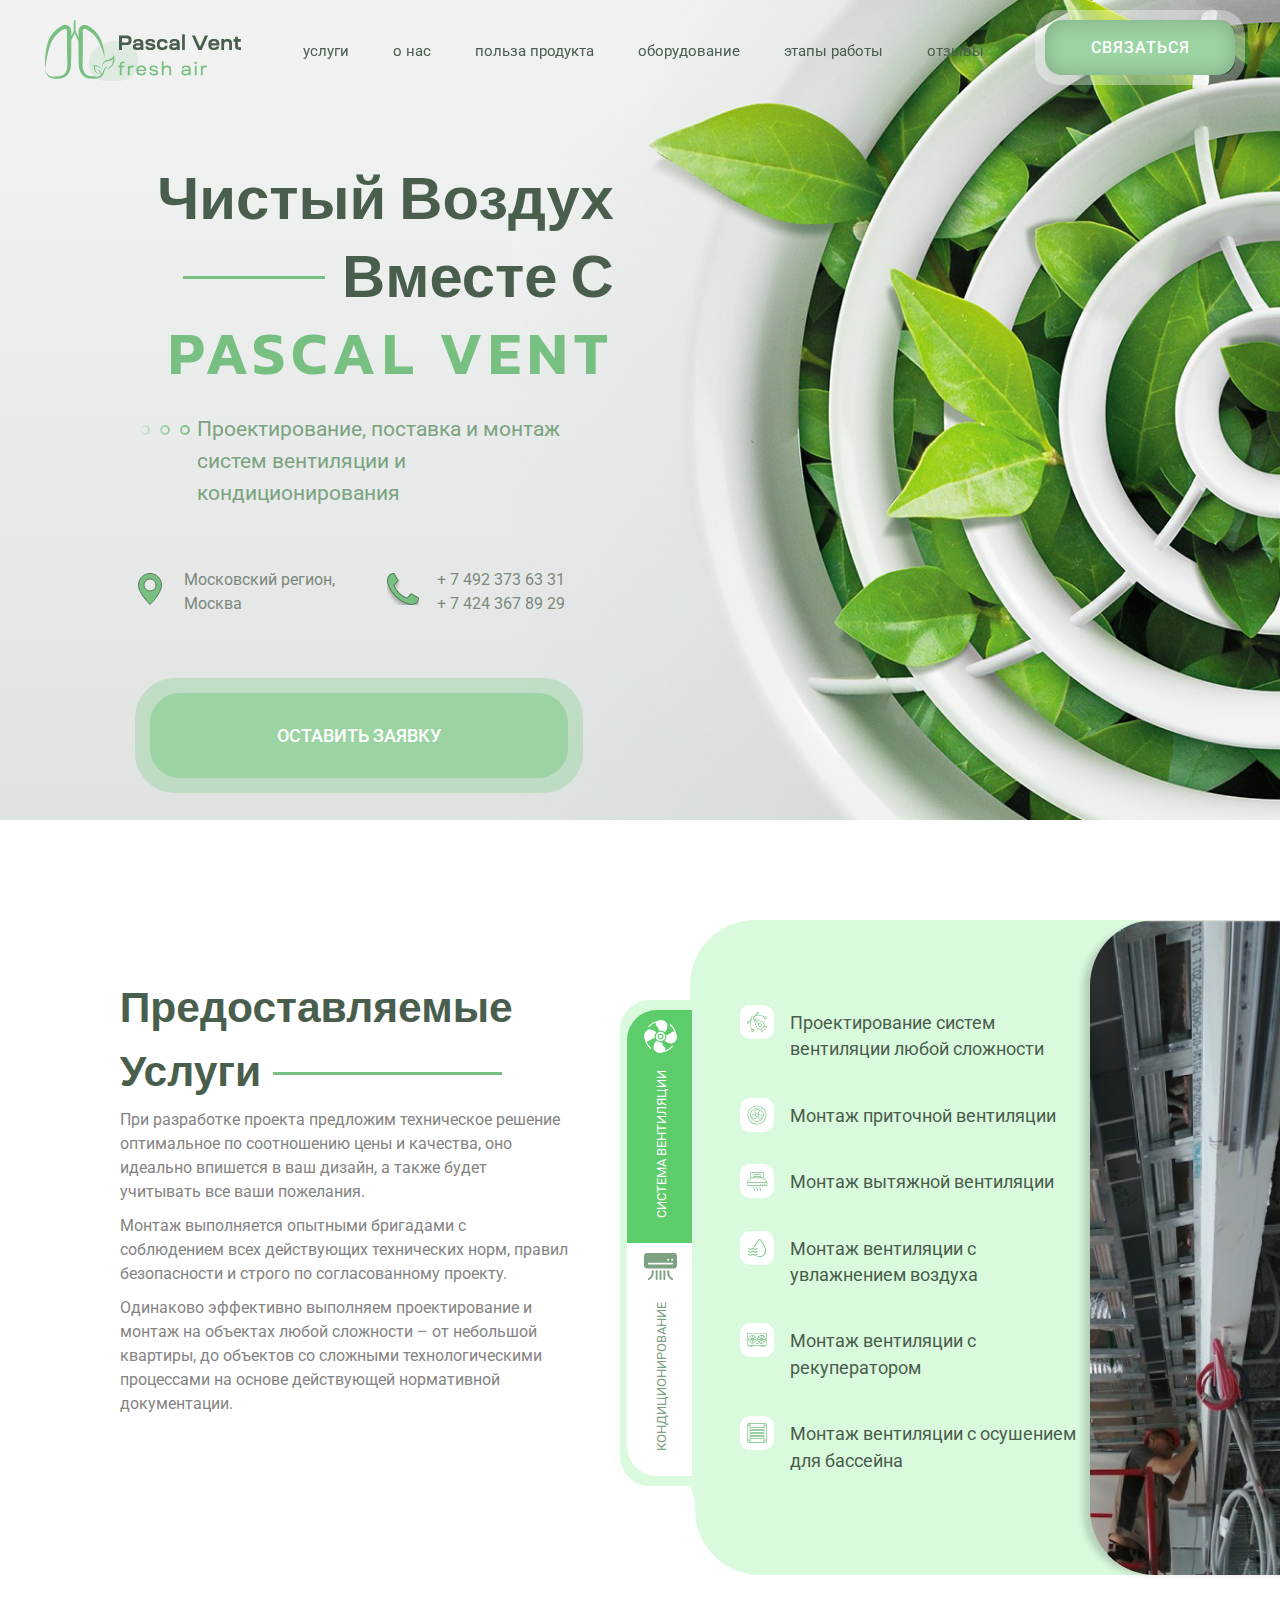
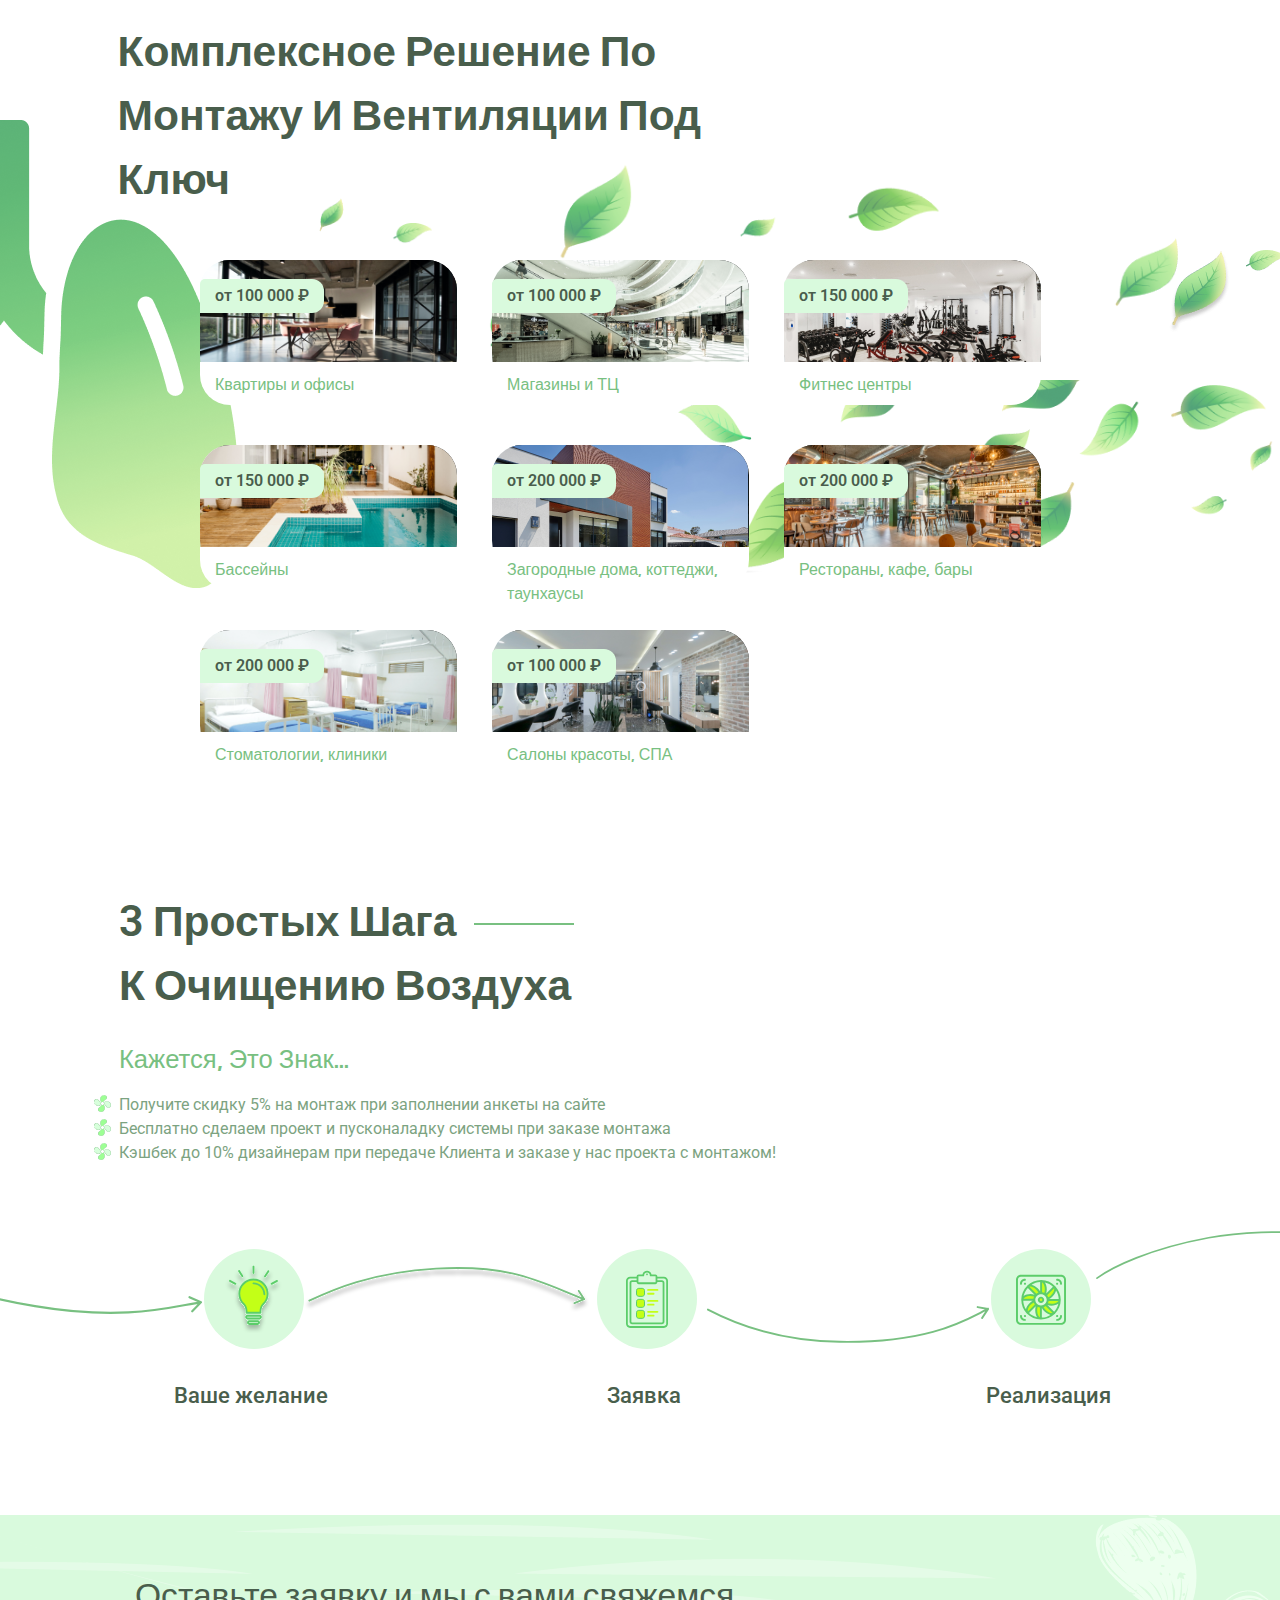
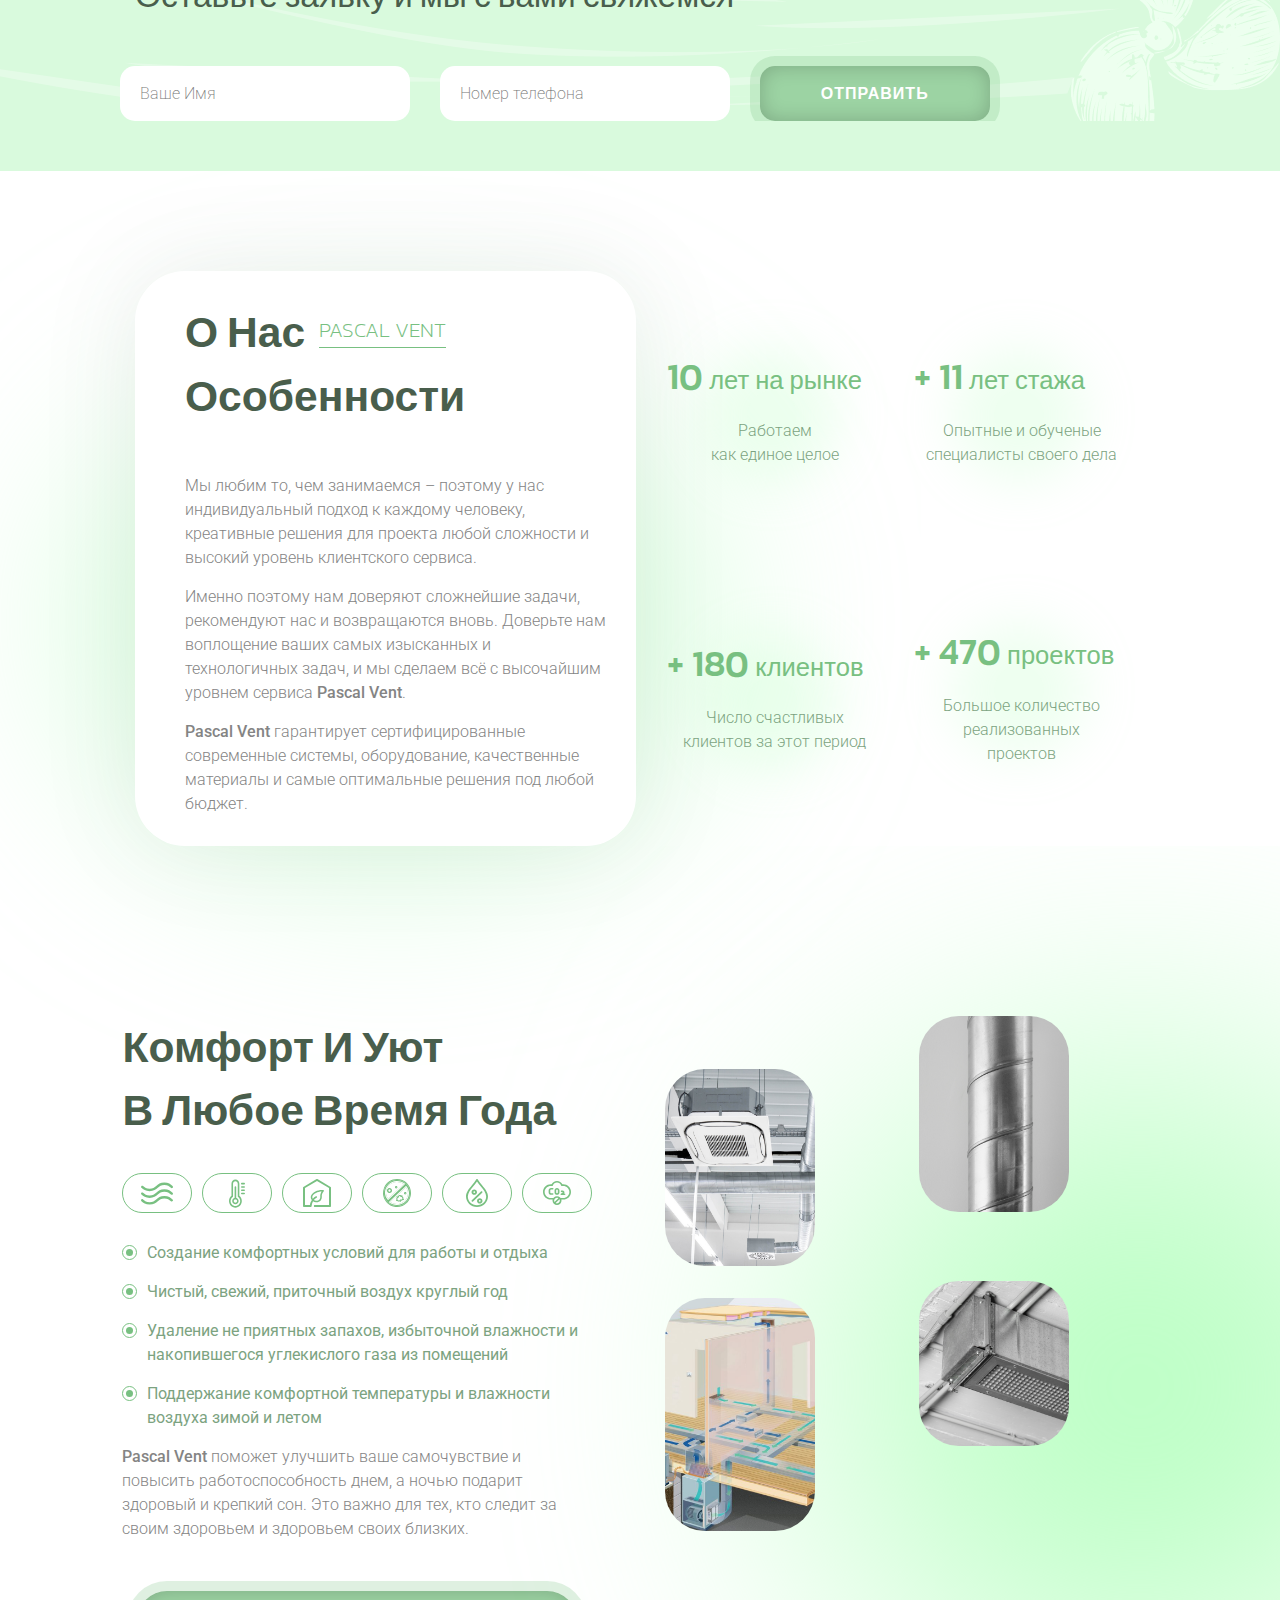
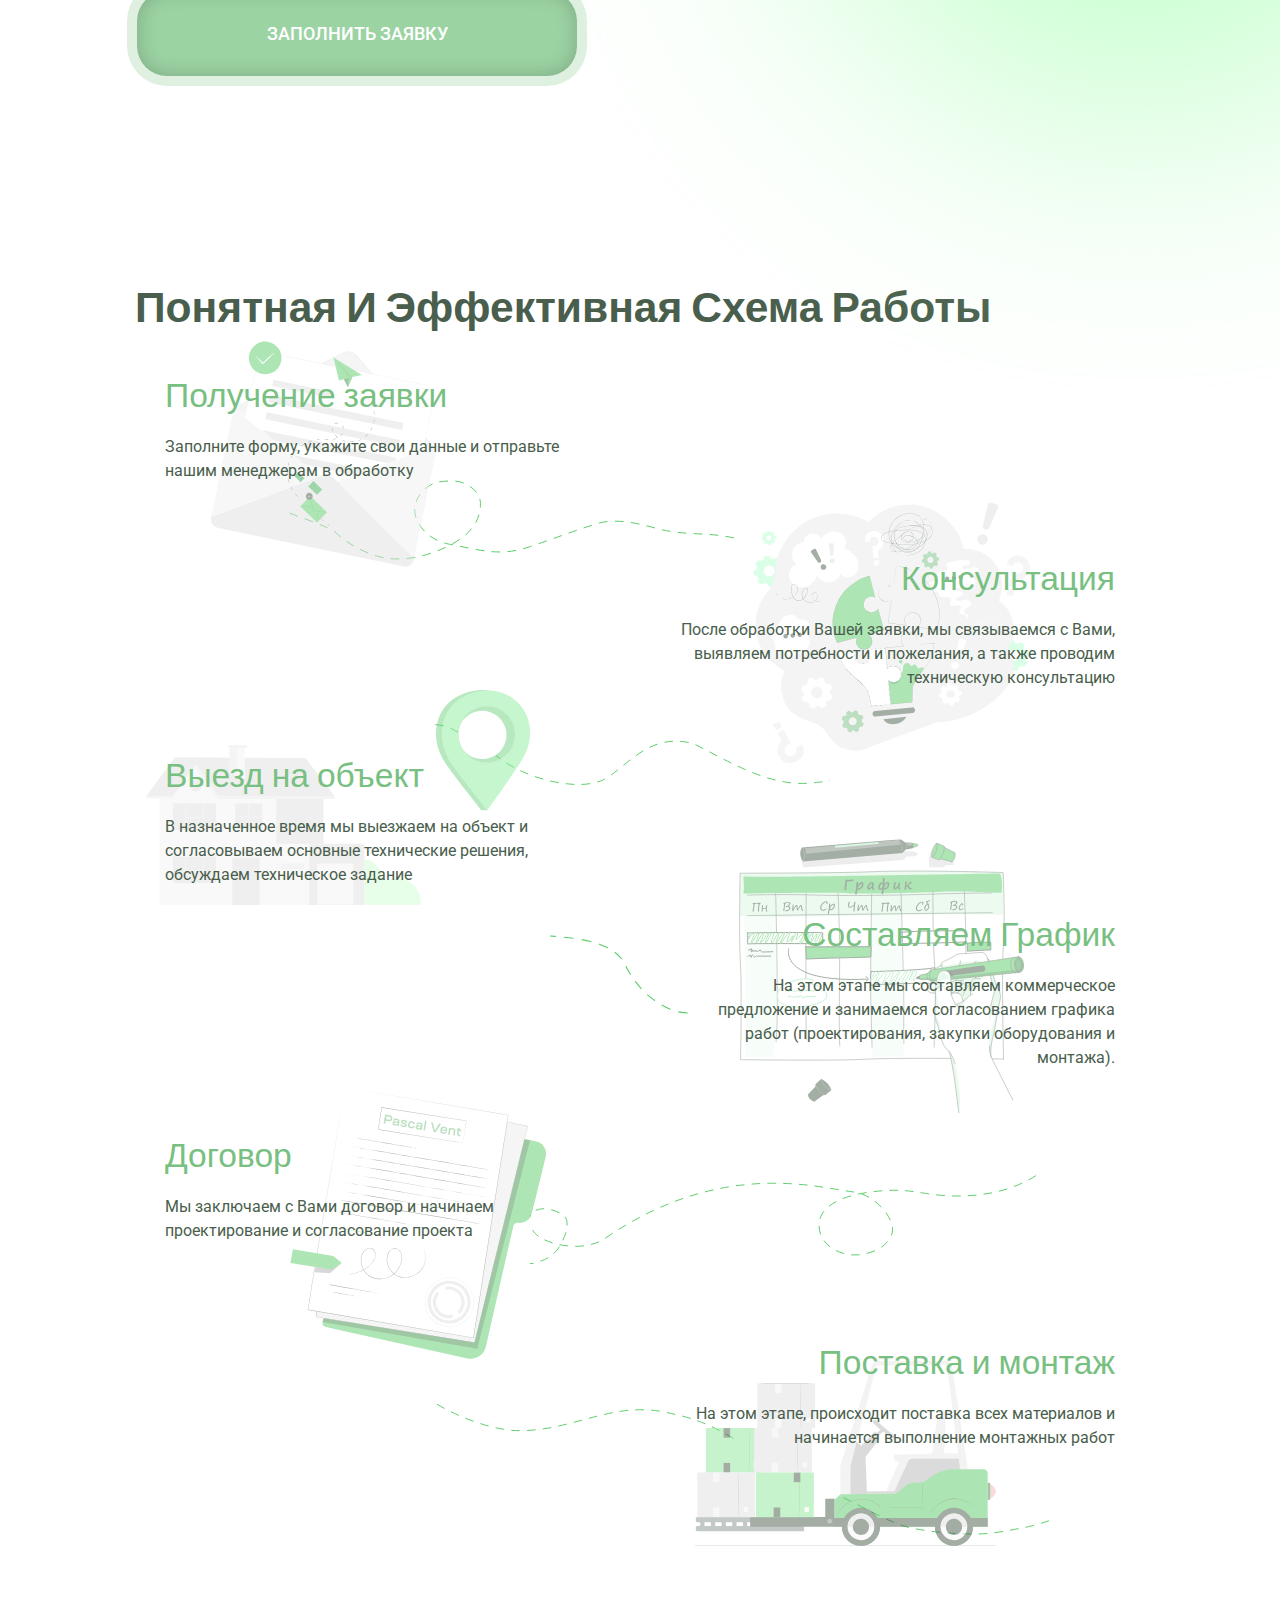
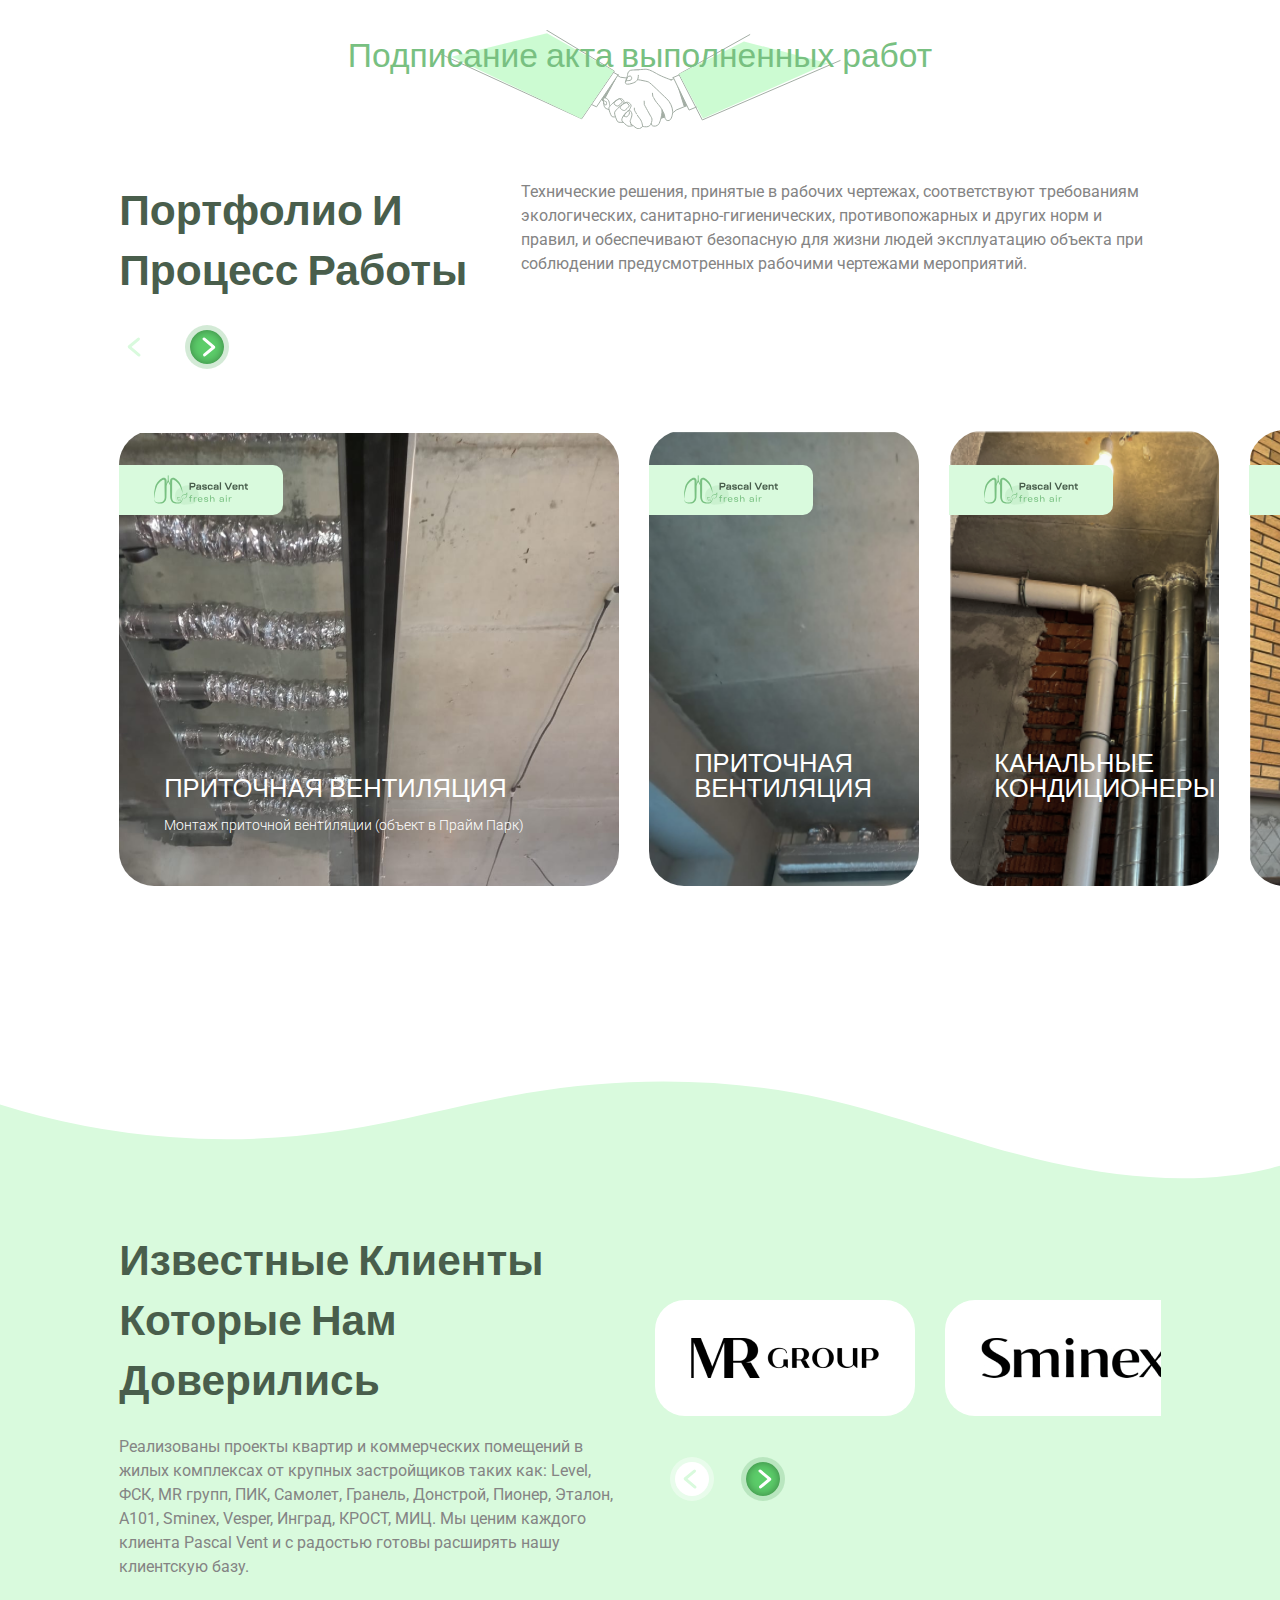
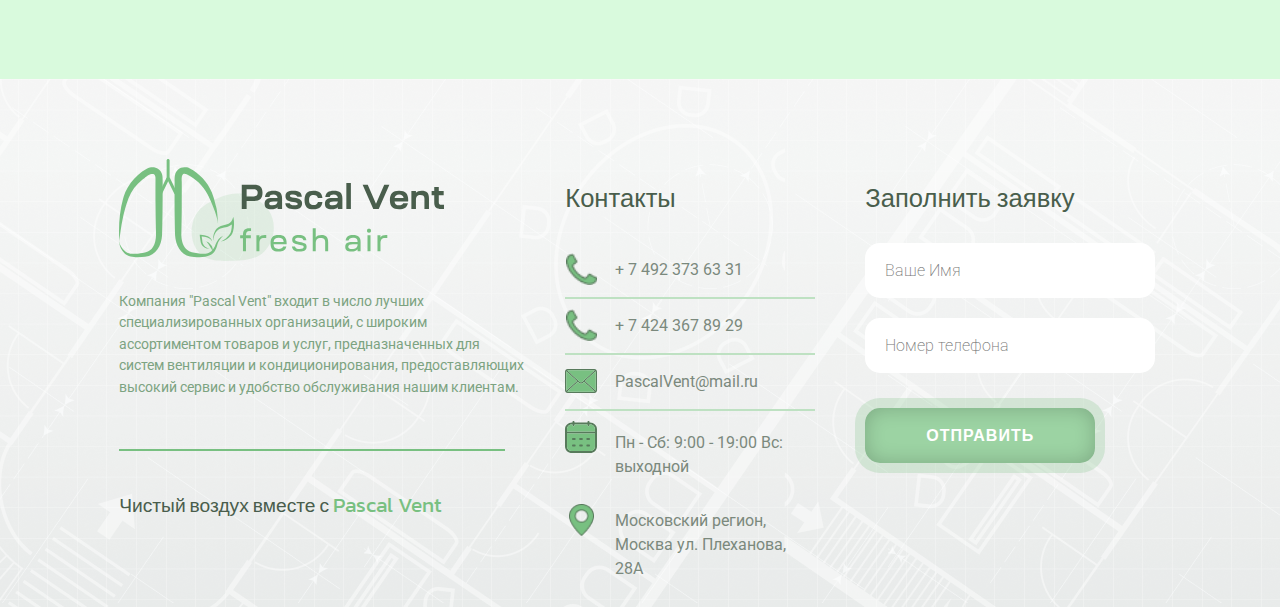
==== commit dd58f965: "2 слайдер поменял размеры картинок через js" ====
--- a/index.html
+++ b/index.html
@@ -640,54 +640,54 @@
                     </div>
                     <div class="clients_slider-wrapper">
 
-                       
-                    </div>
-                </div>
-
-
-
-
-
-                <div class="clients--slider-wrapper">
-                    <div class="clients--slider-body">
-                        <div class="clients--slider-content">
-                            <div class="clients--slider-items">
-
-                                <div class="cleints-sleder_item">
-                                    <div class="cleints-sleder_item-image">
-                                        <img src="image/client slider/image 17.png" alt="">
-                                    </div>
-                                    
-                                </div>
-                                <div class="cleints-sleder_item"><div class="cleints-sleder_item-image">
-                                    <img src="image/client slider/image 18.png" alt="">
-                                </div></div>
-                                <div class="cleints-sleder_item"><div class="cleints-sleder_item-image">
-                                    <img src="image/client slider/image 17.png" alt="">
-                                </div>
-                                <div class="cleints-sleder_item"><div class="cleints-sleder_item-image">
-                                    <img src="image/client slider/image 17.png" alt="">
-                                </div>
-                            </div>
-                                
-                            </div>
-                           
-                        </div>
-                        <div class="clients--slider-buttons">
-                            <div class="clients--slider-buttons__items">
-                                <div class="clients--slider-buttons__item clients--slider__prev">
-                                    <span></span>
-                                    <span></span>
-                                </div>
-                                <div class="clients--slider-buttons__item clients--slider__next">
-                                    <span></span>
-                                    <span></span>
-                                </div>
-                            </div>
-                        </div>
-                            </div>
-                      </div>
-            </div>
+                        <div class="clients--slider-wrapper">
+                            <div class="clients--slider-body">
+                                <div class="clients--slider-content">
+                                    <div class="clients--slider-items">
+        
+                                        <div class="cleints-sleder_item">
+                                            <div class="cleints-sleder_item-image">
+                                                <img src="image/client slider/image 17.png" alt="">
+                                            </div>
+                                            
+                                        </div>
+                                        <div class="cleints-sleder_item"><div class="cleints-sleder_item-image">
+                                            <img src="image/client slider/image 18.png" alt="">
+                                        </div></div>
+                                        <div class="cleints-sleder_item"><div class="cleints-sleder_item-image">
+                                            <img src="image/client slider/image 17.png" alt="">
+                                        </div>
+                                        <div class="cleints-sleder_item"><div class="cleints-sleder_item-image">
+                                            <img src="image/client slider/image 17.png" alt="">
+                                        </div>
+                                    </div>
+                                        
+                                    </div>
+                                   
+                                </div>
+                                <div class="clients--slider-buttons">
+                                    <div class="clients--slider-buttons__items">
+                                        <div class="clients--slider-buttons__item clients--slider__prev">
+                                            <span></span>
+                                            <span></span>
+                                        </div>
+                                        <div class="clients--slider-buttons__item clients--slider__next">
+                                            <span></span>
+                                            <span></span>
+                                        </div>
+                                    </div>
+                                </div>
+                                    </div>
+                              </div>
+                    </div>
+                    </div>
+                </div>
+
+
+
+
+
+               
         </div>
         <div class="footer">
             <div class="footer_body">
--- a/style/style.css
+++ b/style/style.css
@@ -1 +1 @@
-@charset "UTF-8";.title{color:#495e4c;font-size:2.8em;font-family:Kanit,sans-serif;font-weight:600;text-transform:capitalize}*,::after,::before{box-sizing:border-box}ol[class],ul[class]{padding:0}blockquote,body,dd,dl,figcaption,figure,h1,h2,h3,h4,li,ol[class],p,ul[class]{margin:0}a{text-decoration:none;color:#000}body{min-height:100vh;scroll-behavior:smooth;text-rendering:optimizeSpeed;line-height:1.5}ol[class],ul[class]{list-style:none}a:not([class]){-webkit-text-decoration-skip:ink;text-decoration-skip-ink:auto}img{max-width:100%;display:block}article>*+*{margin-top:1em}button,input,select,textarea{font:inherit}@media (prefers-reduced-motion:reduce){*{animation-duration:0s!important;animation-iteration-count:1!important;transition-duration:0s!important;scroll-behavior:auto!important}}.promo-page{width:100%;height:820px;background:linear-gradient(180deg,#f1f1f1 0,#f0f2f1 16.25%,#ebedec 43.26%,#e6e8e7 72.5%,#dee2e1 100%);overflow:hidden}.promo-page__body{max-width:1440px;margin:0 auto}.header{padding:20px 45px 0 45px;display:flex;justify-content:space-between;align-content:center;position:fixed;z-index:7;max-width:1440px;margin:0 auto;width:100%}.header_fixed{background:#d9fadd;border-bottom-right-radius:70px;border-bottom-left-radius:70px;padding-top:20px;padding-bottom:20px;justify-content:space-between;transition:.1s ease all}.header_fixed .header-contact .contact-button__wrapper .contact__button{background:#5ccd6a}.header_fixed .header-contact .contact-button__wrapper .contact__button::after{box-shadow:0 0 0 10px rgba(120,192,130,.2117647059)}.header-menu{display:flex;flex-direction:column;justify-content:center;z-index:6}.header-menu .menu .menu__link{font-family:Roboto,sans-serif;font-weight:400;font-size:.94em;color:#495e4c;margin:0 20px 0 20px;text-transform:lowercase}.header-contact{z-index:5}.header-contact .contact-button__wrapper .contact__button{display:inline-block;width:190px;height:55px;border:none;background:#9cd3a3;border-radius:17px;color:#fff;text-transform:uppercase;font-family:Kanit,sans-serif;font-weight:600;letter-spacing:1px;position:relative;display:flex;justify-content:center;align-items:center;box-shadow:0 0 20px 0 rgba(0,0,0,.2) inset;transition:.3s all ease;cursor:pointer}.header-contact .contact-button__wrapper .contact__button span{display:inline-block;color:#fff;font-family:Roboto,sans-serif;font-weight:500;text-transform:uppercase}.header-contact .contact-button__wrapper .contact__button::after{content:"";display:block;position:absolute;top:0;left:0;width:190px;height:55px;border-radius:15px;box-shadow:0 0 0 10px rgba(255,255,255,.363)}.header-contact .contact-button__wrapper .contact__button:hover{background:#54e165}.header-contact .contact-button__wrapper .contact__button:active{background:#5ccd6a}.promo{display:flex;height:100%;position:relative;top:80px}.promo-image{width:100%}.promo-image img{position:absolute;top:-80px;right:-340px;height:820px}.promo .promo-info{z-index:6;position:absolute;left:135px;top:80px}.promo .promo-info .promo-info__title{width:500px}.promo .promo-info .promo-info__title .promo-info__title-text{font-family:Kanit,sans-serif;font-weight:600;font-size:4em;color:#495e4c;text-align:end;line-height:1.3em}.promo .promo-info .promo-info__title :nth-child(2){text-align:end}.promo .promo-info .promo-info__title :nth-child(2)::before{content:"";width:148px;height:3px;background:#78c081;position:absolute;left:35px;top:125px}.promo .promo-info .promo-info__title :last-child{color:#78c081;letter-spacing:6px;text-transform:uppercase;font-size:4.2em}.promo .promo-info__subtitle{width:500px;padding:20px 0 60px 0}.promo .promo-info__subtitle-text{display:flex}.promo .promo-info__subtitle-text .item{color:#7ca381;font-family:Roboto,sans-serif;font-weight:400;font-size:1.3em}.promo .promo-info__subtitle-text :first-child{display:flex;flex-shrink:0;margin-right:2px}.promo .promo-info__subtitle-text :first-child img{width:10px;height:10px;margin:12px 5px 0 5px}.promo .promo-info__subtitle-contact{display:flex;justify-content:space-around;padding:50px 0 60px 0}.promo .promo-info__geo{color:#7b897d;font-family:Roboto,sans-serif;font-weight:400;font-size:1em;width:154px;height:50px;position:relative}.promo .promo-info__geo::before{display:inline-block;content:"";width:32px;height:32px;top:5px;left:-50px;background:url(../icons/promo/geo.svg) 50% 50%/cover no-repeat;position:absolute}.promo .promo-info__telephone{color:#7b897d;font-family:Roboto,sans-serif;font-weight:400;font-size:1em;position:relative}.promo .promo-info__telephone::before{display:inline-block;content:"";width:32px;height:32px;top:5px;left:-50px;background:url(../icons/promo/telephone.png) 50% 50%/cover no-repeat;position:absolute}.promo .promo-info__subtitle-button{width:470px;height:115px;background:rgba(156,211,163,.4862745098);border-radius:40px;padding:15px 0}.promo .promo-info__subtitle-button .subtitle-button{width:440px;height:85px;background:#9cd3a3;border-radius:30px;margin:0 auto;text-align:center;padding:30px 0;transition:.3s all ease;cursor:pointer}.promo .promo-info__subtitle-button .subtitle-button span{display:inline-block;color:#fff;font-family:Roboto,sans-serif;font-weight:500;text-transform:uppercase;font-size:1.1em}.promo .promo-info__subtitle-button .subtitle-button:hover{background:#54e165}.promo .promo-info__subtitle-button .subtitle-button:active{background:#54e165}.services-page{overflow:hidden}.services-page__body{max-width:1440px;margin:0 auto;display:flex;height:auto}.services-page__body .services-page__info{display:flex;flex-direction:column;padding:170px 0 170px 135px}.services-page__body .services-page__title .services-page__title-text{position:relative}.services-page__body .services-page__title :last-child::before{content:"";width:245px;height:3px;background:#78c081;position:absolute;left:160px;top:35px}.services-page__body .services-page__text{width:450px;font-family:Roboto,sans-serif;font-weight:400;color:#848484}.services-page__body .services-page__text p{padding:5px 0}.services-page__example{width:100%}.tabs{display:flex;width:100%;height:800px;position:relative}.tabs .tabs-button{position:absolute;left:155px;top:180px;z-index:6;display:flex;flex-direction:column;height:486px;width:80px;background:#d9fadd;align-items:center;padding:10px 0 10px 0;border-bottom-left-radius:30px 30px;justify-content:space-around;border-top-left-radius:30px 30px}.tabs .tabs-button :first-child{border-top-right-radius:30px 30px}.tabs .tabs-button :last-child{border-top-left-radius:30px 30px}.tabs .tabs-button .tabs-button__item{transform:rotate(-90deg);height:65px;width:233px;font-family:Roboto,sans-serif;font-weight:400;font-size:.8em;text-transform:uppercase;cursor:pointer;padding:25px 25px}.tabs .active{background:#5ccd6a;color:#fff;position:relative}.tabs .active::before{content:"";width:33px;height:33px;background:url(../icons/services/GroupActive.svg) no-repeat;top:17px;left:190px;position:absolute;transform:rotate(0);transition:.4s all ease}.tabs .active__condition{background:#5ccd6a;color:#fff;position:relative}.tabs .active__condition::before{content:"";width:33px;height:33px;background:url(../icons/services/air-conditioningActive.svg) no-repeat;top:17px;left:190px;position:absolute;transform:rotate(90deg);transition:.4s all ease}.tabs .non-active__ventilation{background:#fff;color:#7ca281;position:relative}.tabs .non-active__ventilation::before{content:"";width:33px;height:33px;background:url(../icons/services/GroupNonActive.svg) no-repeat;top:17px;left:190px;position:absolute;transform:rotate(90deg);transition:.4s all ease}.tabs .non-active{background:#fff;color:#7ca281;position:relative}.tabs .non-active::before{content:"";width:33px;height:33px;background:url(../icons/services/air-conditioningNonActive.svg) no-repeat;top:17px;left:190px;position:absolute;transform:rotate(90deg);transition:.4s all ease}.tabs .tabs-content{background:#d9fadd}.tabs-content__plug{width:100%;height:655px;background:#d9fadd;border-bottom-left-radius:65px 65px;border-top-left-radius:65px 65px;position:absolute;z-index:1;left:230px;top:100px}.tabs-content{width:100%;position:absolute;z-index:1;left:230px;top:100px;border-bottom-left-radius:65px 65px;border-top-left-radius:65px 65px;display:flex;padding:70px 0 100px 70px}.tabs-content .tabs-content__text{width:350px;height:450px;padding:0 30px}.tabs-content .tabs-content__text .tabs-content__text-item1{position:relative}.tabs-content .tabs-content__text .tabs-content__text-item1::before{position:absolute;left:-50px;top:15px;display:inline-block;content:"";width:34px;height:34px;background:url(../icons/services/tabs__aeration/1.svg)}.tabs-content .tabs-content__text .tabs-content__text-item2{position:relative}.tabs-content .tabs-content__text .tabs-content__text-item2::before{position:absolute;left:-50px;top:15px;display:inline-block;content:"";width:34px;height:34px;background:url(../icons/services/tabs__aeration/2.svg)}.tabs-content .tabs-content__text .tabs-content__text-item3{position:relative}.tabs-content .tabs-content__text .tabs-content__text-item3::before{position:absolute;left:-50px;top:15px;display:inline-block;content:"";width:34px;height:34px;background:url(../icons/services/tabs__aeration/3.svg)}.tabs-content .tabs-content__text .tabs-content__text-item4{position:relative}.tabs-content .tabs-content__text .tabs-content__text-item4::before{position:absolute;left:-50px;top:15px;display:inline-block;content:"";width:34px;height:34px;background:url(../icons/services/tabs__aeration/4.svg)}.tabs-content .tabs-content__text .tabs-content__text-item5{position:relative}.tabs-content .tabs-content__text .tabs-content__text-item5::before{position:absolute;left:-50px;top:15px;display:inline-block;content:"";width:34px;height:34px;background:url(../icons/services/tabs__aeration/5.svg)}.tabs-content .tabs-content__text .tabs-content__text-item6{position:relative}.tabs-content .tabs-content__text .tabs-content__text-item6::before{position:absolute;left:-50px;top:15px;display:inline-block;content:"";width:34px;height:34px;background:url(../icons/services/tabs__aeration/6.svg)}.tabs-content .tabs-content__text .tabs-content__text-item7{position:relative}.tabs-content .tabs-content__text .tabs-content__text-item7::before{position:absolute;left:-50px;top:15px;display:inline-block;content:"";width:34px;height:34px;background:url(../icons/services/tabs__conditioning/1.svg)}.tabs-content .tabs-content__text .tabs-content__text-item8{position:relative}.tabs-content .tabs-content__text .tabs-content__text-item8::before{position:absolute;left:-50px;top:15px;display:inline-block;content:"";width:34px;height:34px;background:url(../icons/services/tabs__conditioning/2.svg)}.tabs-content .tabs-content__text .tabs-content__text-item9{position:relative}.tabs-content .tabs-content__text .tabs-content__text-item9::before{position:absolute;left:-50px;top:15px;display:inline-block;content:"";width:34px;height:34px;background:url(../icons/services/tabs__conditioning/3.svg)}.tabs-content .tabs-content__text .tabs-content__text-item10{position:relative}.tabs-content .tabs-content__text .tabs-content__text-item10::before{position:absolute;left:-50px;top:15px;display:inline-block;content:"";width:34px;height:34px;background:url(../icons/services/tabs__conditioning/4.svg)}.tabs-content .tabs-content__text .tabs-content__text-item11{position:relative}.tabs-content .tabs-content__text .tabs-content__text-item11::before{position:absolute;left:-50px;top:15px;display:inline-block;content:"";width:34px;height:34px;background:url(../icons/services/tabs__conditioning/5.svg)}.tabs-content .tabs-content__text .tabs-content__text-item12{position:relative}.tabs-content .tabs-content__text .tabs-content__text-item12::before{position:absolute;left:-50px;top:15px;display:inline-block;content:"";width:34px;height:34px;background:url(../icons/services/tabs__conditioning/6.svg)}.tabs-content .item-text{font-family:Roboto,sans-serif;font-weight:400;font-size:1.1em;color:#495d4c;padding:20px 0}.tabs-content__img{position:absolute;height:655px;overflow:hidden;box-shadow:-11px 3px 6px -4px rgba(0,0,0,.16)}.ventilation__img{border-bottom-left-radius:65px 65px;border-top-left-radius:65px 65px;top:0;left:400px;width:100%}.ventilation__img img{height:100%;width:100%;position:relative;left:-400px}.conditioning__img{border-bottom-left-radius:65px 65px;border-top-left-radius:65px 65px;top:0;left:400px;width:500px}.conditioning__img img{height:100%;width:100%;position:relative;left:-20px}.hide{animation-name:tabsHide;animation-duration:.5s;margin-left:100%}.show{animation-name:tabsShow;animation-duration:.5s;margin-left:0}@keyframes tabsHide{from{margin-left:0}to{margin-left:100%}}@keyframes tabsShow{from{margin-left:100%}to{margin-left:0}}.under-key__body{max-width:1440px;margin:0 auto}.under-key__title{width:900px;height:120px;margin-left:135px;margin-top:170px;margin-bottom:10px;padding-right:100px;position:relative}.under-key__title::after{content:"";width:200px;height:3px;background:#78c081;position:absolute;bottom:14px;right:140px}.under-key__galery{height:auto;position:relative}.under-key__galery .under-key__background-lung{position:absolute;top:-50px;left:-230px;z-index:1}.under-key__galery .under-key__background-group-leaves1{position:absolute;top:10px;left:300px}.under-key__galery .under-key__background-group-leaves2{position:absolute;top:230px;left:420px}.under-key__galery .under-key__background-leaves1{position:absolute;top:100px;right:50px}.under-key__galery .under-key__background-leaves2{position:absolute;top:100px;right:0}.galary{width:100%}.galary-items{display:flex;flex-wrap:wrap;padding:85px 100px 0 100px;justify-content:space-around}.galary-item{position:relative;z-index:6;width:257px;height:135px;margin:25px 0}.galary-item__image{overflow:hidden;position:relative;width:257px;height:135px;background:url(../image/under-key__galery/galary/1.png) top/cover no-repeat;background-clip:padding-box;border-top-left-radius:30px;border-top-right-radius:30px;border-bottom-left-radius:40px;border-bottom-right-radius:40px}.galary-item__price{position:absolute;top:19px;left:0;background:#d9fadd;padding:5px 15px 5px 15px;border-top-left-radius:5px;border-top-right-radius:12px;border-bottom-right-radius:12px;font-family:Roboto,sans-serif;color:#495d4c;font-weight:600}.galary-item__description{padding:10px 0 10px 15px;font-family:Kanit,sans-serif;color:#78c081;font-weight:500;background:#fff;width:257px;height:43px;border-bottom-left-radius:30px;border-bottom-right-radius:30px;position:absolute;bottom:-10px}.air-purification__body{max-width:1440px;margin:0 auto;position:relative}.air-purification__info{padding:100px 135px 0 135px;display:flex}.air-purification__title{position:relative;width:100%}.air-purification__title span{font-size:1em;font-family:Roboto,sans-serif;font-weight:400}.air-purification__title span::before{content:"";top:35px;right:120px;width:100px;height:3px;background:#78c081;position:absolute}.air-purification__text{display:flex;flex-direction:column;width:100%}.air-purification__title{color:#78c081;font-family:Kanit,sans-serif;font-weight:500;font-size:1.6em;text-transform:capitalize}.air-purification__profit{margin:15px 0 0}.air-purification__profit-item{color:#7ca381;font-family:Roboto,sans-serif;font-weight:400;position:relative}.air-purification__profit-item::after{content:"";width:17px;height:17px;background:url(../icons/air-purification/Cooling.svg);top:2px;left:-25px;position:absolute}.air-purification_title{width:100%;height:120px;position:relative}.air-purification_title span{font-size:1em;font-family:Roboto,sans-serif}.air-purification_title::after{content:"";width:100px;height:2px;background:#78c081;position:absolute;top:33px;right:calc(57px + 57 * (100vw - 1280px)/ 640)}.air-purification__icons{width:100%;height:300px;display:flex;justify-content:space-around;padding:0 160px 0 160px}.icon-background{width:100px;height:100px;background:#d9fadd;border-radius:50%;display:flex;flex-direction:column;justify-content:center;align-items:center;margin:84px 0 0 0;position:relative}.icon-background span{display:inline-block;color:#495e4c;font-family:Roboto,sans-serif;font-weight:500;font-size:1.4em;position:absolute;width:200px;left:10px;top:130px}.icon__wish{position:relative}.icon__wish::before{content:"";background:url(../icons/air-purification/Vector1.svg) 50% 50%/contain no-repeat;position:absolute;top:15px;right:108px;width:270px;height:50px}.icon__wish::after{content:"";background:url(../icons/air-purification/Vector2.svg) 50% 50%/contain no-repeat;position:absolute;top:15px;left:100px;width:270px;height:50px}.icon__wish span{left:-30px}.icon__implementation{position:relative}.icon__implementation::before{content:"";background:url(../icons/air-purification/Vector3.svg) 50% 50%/contain no-repeat;position:absolute;top:50px;right:102px;width:270px;height:50px}.icon__implementation::after{content:"";background:url(../icons/air-purification/Vector4.svg) 50% 50%/contain no-repeat;position:absolute;top:-20px;left:75px;width:270px;height:50px}.icon__implementation span{left:-5px}.air-purification-title{color:#495e4c;font-size:2.1em;font-family:Kanit,sans-serif;font-weight:500;padding:55px 0 10px 135px;position:relative;z-index:4}.air-purification-wrapper-form{width:100%;height:auto;background:#d9fadd;margin:50px 0 0 0;padding-bottom:50px}.air-purification-form-wrapper{padding:0 0 0 135px;position:relative;z-index:3}.air-purification__form{display:flex;align-items:flex-end;justify-content:flex-start;flex-direction:row;-moz-column-gap:30px;column-gap:30px}.input-text{width:290px;height:55px;background:#fff;border:none;border-radius:15px;color:#7ca381;font-family:Roboto,sans-serif;font-weight:200;padding-left:20px}.input_button{display:inline-block;width:230px;height:55px;border:none;background:#9cd3a3;border-radius:15px;color:#fff;text-transform:uppercase;font-family:Kanit,sans-serif;font-weight:600;letter-spacing:1px;position:relative;display:flex;justify-content:center;align-items:center;box-shadow:0 0 20px 0 rgba(0,0,0,.2) inset;cursor:pointer;transition:.3s all ease}.input_button::after{content:"";display:block;position:absolute;top:0;left:0;width:230px;height:55px;border-radius:15px;box-shadow:0 0 0 10px rgba(120,192,130,.24)}.input_button:hover{background:#54e165}.input_button:active{background:#54e165}.bg-decoration{position:absolute;top:0;right:0}.bg-decoration2{position:absolute;top:0;right:160px;z-index:2}.aboutus__body{max-width:1440px;margin:0 auto;position:relative}.aboutus__info{padding:100px 135px 0}.aboutus__peculiarities-dec{position:absolute;top:0;left:-135px}.aboutus-wrapper{display:flex}.aboutus-peculiarities-wrapper{width:100%}.aboutus-peculiarities-wrapper .aboutus-peculiarities-card{width:530px;height:580px;background:#fff;border-radius:50px;box-shadow:0 0 100px rgba(73,93,76,.1);position:relative}.aboutus-peculiarities-wrapper .aboutus-peculiarities__title{padding:30px 30px}.aboutus-peculiarities-wrapper .aboutus-peculiarities__title span{color:#78c081;font-weight:200;text-transform:uppercase;font-size:21px;position:relative;top:-10px;left:5px;padding:0 0 2px 0;border-bottom:1px solid #78c081;display:inline-block}.aboutus-peculiarities-wrapper .aboutus-peculiarities__text{padding:0 30px 30px 50px}.aboutus-peculiarities-wrapper .aboutus-peculiarities__text p{font-family:Roboto,sans-serif;font-weight:300;color:#848484;padding-top:15px}.aboutus-peculiarities-wrapper .aboutus-peculiarities__text p span{font-weight:500}.aboutus-experience-wrapper{display:flex;flex-wrap:wrap}.aboutus-experience-wrapper .aboutus-experience__item{width:215px;height:auto;margin:auto;position:relative}.aboutus-experience-wrapper .aboutus-experience__item .dec-bg{width:50px;height:50px;position:absolute;top:40px;left:80px;border-radius:50%;background:rgba(186,255,195,.25);z-index:1;box-shadow:0 0 50px 42px rgba(186,255,195,.25)}.aboutus-experience-wrapper .aboutus-experience__item-title{color:#78c081;font-family:Kanit,sans-serif;font-weight:500;font-size:1.6em;position:relative;z-index:2}.aboutus-experience-wrapper .aboutus-experience__item-title span{font-size:1.4em}.aboutus-experience-wrapper .aboutus-experience__item-subtitle{font-family:Roboto,sans-serif;color:#7ca381;font-weight:300;font-size:1em;text-align:center;padding-top:15px;position:relative;z-index:2}.aboutus-experience-wrapper{width:100%}.application{overflow:hidden}.application_body{max-width:1440px;margin:0 auto;position:relative}.application-library{width:100%}.application-library img{position:absolute;top:-100px;right:-500px;z-index:1}.application-library__container{position:relative;z-index:3;display:grid;grid-template-columns:1fr 1fr;gap:15px;grid-auto-rows:minmax(350px,430px);align-items:end}.application-library__item img{position:static;border-radius:40px}.application-library .item__2{align-self:start;padding-top:140px}.application-library .item__4{align-self:start;padding-top:80px}.application-content{padding:100px 135px 0 135px;display:flex}.application-content__promo{width:100%;padding:100px 97px 100px 0}.application-content__icons{display:flex;gap:10px;margin:30px 0 28px 0}.application-content__icon{width:70px;height:40px;border-radius:40px;border:1px solid #78c081;display:flex;justify-content:center;align-items:center}.application-content__list{padding:0 0 0 25px;display:flex;flex-direction:column;gap:15px}.application-content__item{font-family:Roboto,sans-serif;font-size:1em;color:#7ca381;position:relative}.application-content__item::before{content:"";position:absolute;background:url(../icons/application/check.svg) 50% 50%/cover no-repeat;width:15px;height:15px;top:4px;left:-25px}.application-content__text{font-family:Roboto,sans-serif;font-weight:300;color:#848484;padding-top:15px;margin:0 0 50px 0}.application-content__text span{font-weight:500}.application-content__button{width:440px;height:85px;background:#9cd3a3;border-radius:30px;margin:0 auto;text-align:center;padding:30px 0;transition:.3s all ease;cursor:pointer;position:relative;box-shadow:rgba(0,0,0,.2) 0 0 20px 0 inset}.application-content__button span{display:inline-block;color:#fff;font-family:Roboto,sans-serif;font-weight:500;text-transform:uppercase;font-size:1.1em}.application-content__button::after{content:"";display:block;position:absolute;top:0;left:0;width:440px;height:85px;border-radius:30px;box-shadow:0 0 0 10px rgba(120,192,130,.24)}.application-content__button:hover{background:#5ccd6a}.application-content__button:active{background:#5ccd6a}.scheme-work__body{max-width:1440px;margin:0 auto;position:relative}.scheme-work__content{padding:0 135px 100px 135px;margin:100px 0 0 0;height:auto}.scheme-work__items{display:grid;grid-template-columns:1fr 1fr;grid-auto-rows:minmax(380px,300px);grid-column-gap:10px}.scheme-work__item{position:relative;padding:30px}.scheme-work__item .scheme-work__item-title{font-family:Kanit,sans-serif;font-size:2.1em;color:#78c081;position:relative;z-index:2}.scheme-work__item .scheme-work__item-text{font-family:Roboto,sans-serif;font-size:1em;color:#495e4c;position:relative;z-index:2;margin-top:15px}.scheme-work__item:nth-child(2n){align-self:end}.scheme-work .end{text-align:end}.scheme-work .item1{position:relative}.scheme-work .item1 img{position:absolute;top:-30px;right:150px;z-index:1}.scheme-work .item1::after{content:"";background:url(../icons/scheme-work/Vector1.svg) 50% 50%/cover no-repeat;width:calc(100% - 50px);height:80px;position:absolute;top:140px;left:150px}.scheme-work .item2{position:relative}.scheme-work .item2 img{position:absolute;top:-30px;left:100px;z-index:1}.scheme-work .item2::after{content:"";background:url(../icons/scheme-work/Vector2.svg) 50% 50%/cover no-repeat;width:calc(100% - 100px);height:80px;position:absolute;top:200px;left:-215px}.scheme-work .item3{position:relative}.scheme-work .item3 img{position:absolute;top:-60px;right:100px;z-index:1}.scheme-work .item3::after{content:"";background:url(../icons/scheme-work/Vector3.svg) 50% 50%/cover no-repeat;width:calc(100% - 356px);height:95px;position:absolute;top:200px;left:415px}.scheme-work .item4{position:relative}.scheme-work .item4 img{position:absolute;top:-40px;left:90px;z-index:1}.scheme-work .item4::after{content:"";background:url(../icons/scheme-work/Vector4.svg) 50% 50%/cover no-repeat;width:calc(100% + 7px);height:139px;position:absolute;top:250px;left:-115px}.scheme-work .item5{position:relative}.scheme-work .item5 img{position:absolute;top:-30px;right:80px;z-index:1}.scheme-work .item5::after{content:"";background:url(../icons/scheme-work/Vector5.svg) 50% 50%/cover no-repeat;width:calc(100% + 120px);height:165px;position:absolute;top:270px;left:300px}.scheme-work .item6 img{position:absolute;top:50px;left:50px;z-index:1}.scheme-work__act{display:flex;justify-content:center;margin:150px 0 0 0;position:relative}.scheme-work__act .scheme-work__act__title{font-family:Kanit,sans-serif;font-size:2.1em;color:#78c081;position:relative;z-index:2}.scheme-work__act img{position:absolute}.portfolio{overflow:hidden;height:900px}.portfolio_body{max-width:1440px;margin:0 auto}.portfolio-content{padding:100px 135px 0 135px;height:500px;position:relative}.portfolio__info{width:100%;display:flex;justify-content:space-between}.portfolio_title{width:400px;height:130px;line-height:60px}.portfolio_text{font-family:Roboto,sans-serif;color:#848484;max-width:640px}.slider-portfolio-wrapper{position:absolute;top:0;margin-top:366px;z-index:3}.slider-portfolio-items{display:flex;flex:1 1 auto;align-items:stretch;-moz-column-gap:30px;column-gap:30px;height:456px;min-width:0}.slider-portfolio__item-body{display:inline-block;width:270px;transition:.4s ease-in all}.slider-portfolio__item{position:relative;overflow:hidden;border-radius:35px}.slider-portfolio__item_logo{position:absolute;width:164px;height:50px;display:flex;justify-content:center;align-items:center;background:#d9fadd;border-top-right-radius:10px;border-bottom-right-radius:10px;top:35px}.slider-portfolio__item_logo img{width:94px;height:30px}.slider-portfolio__item_title{position:absolute;font-family:Kanit,sans-serif;font-size:1.6em;font-weight:500;color:#fff;bottom:80px;left:40px;padding:5px;line-height:25px;text-transform:uppercase}.slider-portfolio__item_subtitle{position:absolute;font-family:Roboto,sans-serif;font-size:.9em;font-weight:300;color:#fff;bottom:45px;left:40px;padding:5px;opacity:0;transition:.1s ease-in}.slider-portfolio__image{min-height:100%;max-width:500px;min-width:500px;cursor:pointer}.slider-portfolio-buttons{margin-top:46px;margin-bottom:25px}.slider-portfolio-buttons .slider-portfolio-buttons__items{display:flex;-moz-column-gap:37px;column-gap:37px}.slider-portfolio-buttons .slider-portfolio-buttons__items .slider-portfolio__prev{display:flex;justify-content:center;align-items:center;position:relative}.slider-portfolio-buttons .slider-portfolio-buttons__items .slider-portfolio__prev span{display:inline-block;height:3px;width:15px;border-radius:40px;position:absolute;top:16px;left:7px}.slider-portfolio-buttons .slider-portfolio-buttons__items .slider-portfolio__prev span:first-child{transform:translateX(4.2px) rotate(-40deg) translateY(-6px)}.slider-portfolio-buttons .slider-portfolio-buttons__items .slider-portfolio__prev span:last-child{transform:translateX(4px) rotate(40deg) translateY(4.8px)}.slider-portfolio-buttons .slider-portfolio-buttons__items .slider-portfolio__next{display:flex;justify-content:center;align-items:center;position:relative;transform:rotate(-180deg)}.slider-portfolio-buttons .slider-portfolio-buttons__items .slider-portfolio__next span{display:inline-block;height:3px;width:15px;border-radius:40px;position:absolute;top:16px;left:7px}.slider-portfolio-buttons .slider-portfolio-buttons__items .slider-portfolio__next span:first-child{transform:translateX(4.2px) rotate(-40deg) translateY(-6px)}.slider-portfolio-buttons .slider-portfolio-buttons__items .slider-portfolio__next span:last-child{transform:translateX(4px) rotate(40deg) translateY(4.8px)}.slider-portfolio-buttons .slider-portfolio-buttons__item{display:inline-block;border-radius:50%;background-color:#fff;width:34px;height:34px;box-shadow:0 0 0 5px rgba(255,255,255,.4117647059);cursor:pointer;transition:.1s ease all}.slider-portfolio-buttons .nonactive{cursor:default}.slider-portfolio-buttons .nonactive span{background:#d9fadd}.slider-portfolio-buttons .active{background:#5ccd6a;box-shadow:0 0 10px 0 rgba(0,0,0,.363) inset}.slider-portfolio-buttons .active:hover{background:#58d667}.slider-portfolio-buttons .active span{background:#fff}.slider-portfolio-buttons .active::after{content:"";display:block;position:absolute;top:0;left:0;width:34px;height:34px;border-radius:50%;box-shadow:0 0 0 5px rgba(120,192,130,.3294117647)}.slider-portfolio-items{transition:.4s all ease-in}.swiper-slide-active{width:500px}.swiper-slide-active .slider-portfolio__item_subtitle{opacity:1;transition:1s ease-in}.active-item{width:500px;transition:.4s all ease-in}.active-item .slider-portfolio__item_subtitle{opacity:1;transition:1s ease-in}.clients{background:#d9fadd;position:relative}.clients_body{max-width:1440px;margin:0 auto}.clients-content{padding:150px 135px 100px 135px;display:flex}.clients_info{width:100%}.clients_title{line-height:60px;position:relative}.clients_title::after{content:"";top:30px;right:15px;width:100px;height:3px;background:#78c081;position:absolute}.clients_text{font-family:Roboto,sans-serif;color:#848484;max-width:640px;margin-top:25px}.clients_slider-wrapper{width:100%}.custom-shape-divider-top-1683960565{position:absolute;top:0;left:0;width:100%;overflow:hidden;line-height:0}.custom-shape-divider-top-1683960565 svg{position:relative;display:block;width:calc(100% + 1.3px);height:107px}.custom-shape-divider-top-1683960565 .shape-fill{fill:#fff}.clients--slider-wrapper{position:absolute;width:900px;top:200px;right:0;overflow:hidden}.clients--slider-wrapper .clients--slider-content{width:900px;overflow:hidden}.clients--slider-wrapper .clients--slider-items{display:flex;-moz-column-gap:30px;column-gap:30px}.clients--slider-wrapper .cleints-sleder_item{display:flex;justify-content:center;align-items:center;position:relative;top:0;right:0}.clients--slider-wrapper .cleints-sleder_item .cleints-sleder_item-image{width:300px;height:115px;background:#fff;display:flex;justify-content:center;align-items:center;border-radius:30px}.clients--slider-buttons{position:relative;left:20px;margin-top:46px;margin-bottom:25px}.clients--slider-buttons .clients--slider-buttons__items{display:flex;-moz-column-gap:37px;column-gap:37px}.clients--slider-buttons .clients--slider-buttons__items .clients--slider__prev{display:flex;justify-content:center;align-items:center;position:relative}.clients--slider-buttons .clients--slider-buttons__items .clients--slider__prev span{display:inline-block;height:3px;width:15px;border-radius:40px;position:absolute;top:16px;left:7px}.clients--slider-buttons .clients--slider-buttons__items .clients--slider__prev span:first-child{transform:translateX(4.2px) rotate(-40deg) translateY(-6px)}.clients--slider-buttons .clients--slider-buttons__items .clients--slider__prev span:last-child{transform:translateX(4px) rotate(40deg) translateY(4.8px)}.clients--slider-buttons .clients--slider-buttons__items .clients--slider__next{display:flex;justify-content:center;align-items:center;position:relative;transform:rotate(-180deg)}.clients--slider-buttons .clients--slider-buttons__items .clients--slider__next span{display:inline-block;height:3px;width:15px;border-radius:40px;position:absolute;top:16px;left:7px}.clients--slider-buttons .clients--slider-buttons__items .clients--slider__next span:first-child{transform:translateX(4.2px) rotate(-40deg) translateY(-6px)}.clients--slider-buttons .clients--slider-buttons__items .clients--slider__next span:last-child{transform:translateX(4px) rotate(40deg) translateY(4.8px)}.clients--slider-buttons .clients--slider-buttons__item{display:inline-block;border-radius:50%;background-color:#fff;width:34px;height:34px;box-shadow:0 0 0 5px rgba(255,255,255,.4117647059);cursor:pointer;transition:.1s ease all}.clients--slider-buttons .nonactive span{background:#d9fadd}.clients--slider-buttons .active{background:#5ccd6a;box-shadow:0 0 10px 0 rgba(0,0,0,.363) inset}.clients--slider-buttons .active:hover{background:#58d667}.clients--slider-buttons .active span{background:#fff}.clients--slider-buttons .active::after{content:"";display:block;position:absolute;top:0;left:0;width:34px;height:34px;border-radius:50%;box-shadow:0 0 0 5px rgba(120,192,130,.3294117647)}.footer{background:url(../image/footer/20356.png) 100% 100%/cover no-repeat;height:528px;width:100%}.footer_body{max-width:1440px;margin:0 auto}.footer_content{padding:0 135px 0 135px;display:flex;font-family:Roboto,sans-serif;color:#7b897d;font-size:1em;flex-wrap:wrap}.footer__info{width:406px;height:auto;padding:80px 0 0 0}.footer__info .footer__logo img{width:80%}.footer__info .footer__text{color:#7ca381;font-family:Roboto,sans-serif;font-size:.9em;display:block;padding:30px 0 30px 0}.footer__info .footer__subtext{padding:30px 0 0 0;margin-top:30px;color:#495d4c;font-family:Kanit,sans-serif;font-size:1.2em;position:relative}.footer__info .footer__subtext::after{content:"";width:95%;height:2px;background:#78c081;position:absolute;top:-10px;left:0}.footer__info .footer__subtext span{color:#78c081;font-size:1.1em}.footer__contacts{padding:100px 0 0 0;margin-left:90px;width:250px}.footer_content__title{font-family:Kanit,sans-serif;font-size:1.6em;color:#495e4c;font-weight:500;margin-bottom:25px}.footer_content__number{padding:15px 0 15px 50px;position:relative;border-bottom:2px solid #bee1c2}.footer_content__number::before{content:"";width:32px;height:32px;background:url(../icons/footer/telephone.png) 50% 50%/contain no-repeat;position:absolute;top:10px;left:0}.footer_content__email{padding:15px 0 15px 50px;position:relative;border-bottom:2px solid #bee1c2}.footer_content__email::before{content:"";width:32px;height:32px;background:url(../icons/footer/envelope.svg) 50% 50%/contain no-repeat;position:absolute;top:10px;left:0}.footer_content__hours{padding:20px 0 15px 50px;position:relative}.footer_content__hours::before{content:"";width:32px;height:32px;background:url(../icons/footer/calendar.svg) 50% 50%/contain no-repeat;position:absolute;top:10px;left:0}.footer_content__location{padding:15px 0 15px 50px;position:relative}.footer_content__location::before{content:"";width:32px;height:32px;background:url(../icons/footer/pin.png) 50% 50%/contain no-repeat;position:absolute;top:10px;left:0}.footer__form-wrapper{padding:100px 0 0 90px}.footer__form-title{font-family:Kanit,sans-serif;font-size:1.6em;color:#495e4c;font-weight:500}.footer-form_element{display:flex;flex-direction:column}.input_name{margin-top:25px}.input_number{margin-top:20px}.input_button{margin-top:35px}.window--application{width:100%;height:100vh;background:rgba(217,250,221,.6156862745);-webkit-backdrop-filter:blur(5px);backdrop-filter:blur(5px);position:absolute;top:0}.window--application-wrapper{width:100%;height:100%;background:rgba(255,255,255,.0352941176);display:flex;justify-content:center;align-items:center;padding:30px}.window--application-body{position:relative}.window--application-body .window--application-card{width:412px;height:561px;background:#d9fadd;border-radius:50px;display:flex;flex-direction:column;box-shadow:0 0 8px 2px rgba(0,0,0,.2)}.window--application-body .window--application-card .window--application-title{align-self:center;padding-top:35px;margin-bottom:20px}.window--application-body .window--application-card .window--application-title .window--application-title__text{padding:0 40px 0 40px;margin:0 10px 0 10px;font-size:40px;font-weight:600;position:relative}.window--application-body .window--application-card .window--application-title .window--application-title__text::after{content:"";width:120px;height:2px;background:#78c081;position:absolute;top:92px;left:196px}.window--application-body .window--application-card .window--application-form{width:100%;height:300px;background:#fff;border-radius:35px}.window--application-body .window--application-card .window--application-form .window--application__form{display:flex;flex-direction:column;padding:0 30px 0 30px}.window--application-body .window--application-card .window--application-form .window--application__form .input-text{width:100%;height:49px;box-shadow:0 0 3px 0 rgba(92,205,105,.493)}.window--application-body .window--application-card .window--application-form .window--application__form .input_button{width:100%}.window--application-body .window--application-card .window--application-form .window--application__form .input_button::after{width:100%}.window--application-body .window--application-card .window--application-logo{align-self:center;margin:15px 0 15px 0}.window--application-body .window--application-button{width:50px;height:50px;background:#5ccd6a;border-radius:15px;position:absolute;top:-75px;right:0;display:flex;justify-content:center;align-items:center;cursor:pointer;box-shadow:0 0 7px 0 rgba(0,0,0,.14) inset;transition:.1s all ease}.window--application-body .window--application-button .window--application-button-body::before{content:"";width:50px;height:50px;position:absolute;top:0;left:0;box-shadow:0 0 0 7px rgba(120,192,129,.68);border-radius:14px}.window--application-body .window--application-button:hover{background:#54e165}.hideWindowForm{display:none}.showWindowForm{display:block;z-index:7}@media (max-width:480px){.window--application-body .window--application-card{width:100%;height:auto}.window--application-body .window--application-card .window--application-title .window--application-title__text{padding:0 10px 0 10px;margin:0;font-size:calc(24px + .2604166667vw)}.window--application-body .window--application-card .window--application-title .window--application-title__text::after{display:none}.window--application-wrapper{justify-content:space-evenly;align-items:stretch;flex-direction:column}}.window-contentUs{width:100%;height:100vh;z-index:8;background:rgba(217,250,221,.6156862745);-webkit-backdrop-filter:blur(5px);backdrop-filter:blur(5px);position:absolute;top:0;left:0}.window-contentUs-wrapper{width:100%;height:100%;display:flex;justify-content:center;align-items:center;padding:30px}.window-contentUs-card{width:445px;height:auto;background:#d9fadd;box-shadow:0 0 8px 2px rgba(0,0,0,.2);border-radius:50px;position:relative}.window-contentUs-title{padding:35px 35px 20px 35px}.window-contentUs-title .window-contentUs-title-text{font-size:calc(33px + .8333333333%);position:relative}.window-contentUs-title .window-contentUs-title-text::after{content:"";width:120px;height:2px;background:#78c081;position:absolute;top:75px;left:106px}.window-contentUs-contacts{width:100%;height:298px;background:#fff;border-radius:50px;font-family:Roboto,sans-serif;color:#7ca381;font-weight:400;padding:35px 35px}.window-contentUs-contacts .window-contentUs-contacts__text{font-size:1em}.window-contentUs-contacts .window-contentUs-contacts__schedule{margin:15px 0 25px 0;font-weight:500}.window-contentUs-contacts .window-contentUs-contacts__schedule span{display:inline-block;margin:17px 0 0 0;position:relative;padding-left:35px}.window-contentUs-contacts .window-contentUs-contacts__schedule span::before{content:"";background:url(../icons/contactUs/clock.svg) 50% 50%/cover no-repeat;position:absolute;width:22px;height:22px;left:0}.window-contentUs-contacts .window-contentUs-contacts__phone{color:#7b897d;font-weight:500;display:flex;justify-content:space-between;padding:0 10px 0 40px}.window-contentUs-contacts .window-contentUs-contacts__phone span{position:relative}.window-contentUs-contacts .window-contentUs-contacts__phone span::before{content:"";background:url(../icons/contactUs/phone.png) 50% 50%/cover no-repeat;position:absolute;width:22px;height:22px;left:-35px}.window--contactUs-button{width:50px;height:50px;background:#5ccd6a;border-radius:15px;position:absolute;top:-75px;right:0;display:flex;justify-content:center;align-items:center;cursor:pointer;box-shadow:0 0 7px 0 rgba(0,0,0,.14) inset;transition:.1s all ease}.window--contactUs-button .window--contactUs-button-body::before{content:"";width:50px;height:50px;position:absolute;top:0;left:0;box-shadow:0 0 0 7px rgba(120,192,129,.68);border-radius:15px}.window--contactUs-button:hover{background:#54e165}.hideWindowForm{display:none}.showWindowForm{display:block;z-index:7}.header-menu__burger{padding:50px 20px 50px 20px;flex-direction:column;row-gap:30px;position:absolute;right:0;background:#d9fadd;width:350px;height:auto;border-radius:30px;z-index:7;top:-690px;display:none;opacity:0;transition:1s all ease}.header-menu__burger .header-logo{width:168px}.header-menu__burger .menu{display:flex;flex-direction:column}.header-menu__burger .menu .menu__link{font-size:1.4em;padding:15px 0 0 0;text-transform:uppercase}.header-menu__burger .header-contact .contact__button{width:250px;margin-right:50px}.header-menu__burger .header-contact .contact__button::after{width:250px}.header-logo__smartphone{display:none}.header-burger__button{width:100%;justify-content:flex-end;padding:15px 15px 0 0;position:absolute;right:0;top:0;z-index:9;display:none;cursor:pointer}.burger-activate{opacity:1;top:0;transition:1s all ease}@media (max-width:992px){.header-menu__burger{display:flex}.header-burger__button{display:flex}.header{display:none}.header-logo__smartphone{display:block;padding:15px 0 0 30px;position:absolute}}@media (max-width:1920px){.clients--slider-body{padding-left:200px}}@media (max-width:1440px){.clients--slider-body{padding-left:250px}.promo .promo-info .promo-info__title .promo-info__title-text{font-size:calc(36px + 28 * (100vw - 375px)/ 1065)}.promo .promo-info__subtitle-text .item{font-size:calc(18px + 4 * (100vw - 320px)/ 1120)}.promo .promo-info__geo{font-size:calc(14px + 2 * (100vw - 320px)/ 1120)}.promo .promo-info__telephone{font-size:calc(14px + 2 * (100vw - 320px)/ 1120)}.title{font-size:calc(28px + 17 * (100vw - 320px)/ 1120)}.promo .promo-info__subtitle-contact{padding-top:calc(30px + 20 * (100vw - 320px)/ 673)}.promo .promo-info__subtitle-button{width:calc(319px + 151 * (100vw - 320px)/ 1120)}.promo .promo-info__subtitle-button .subtitle-button{width:calc(289px + 151 * (100vw - 320px)/ 1120)}.conditioning__img{border-bottom-left-radius:65px 65px;border-top-left-radius:65px 65px;top:0;left:400px;width:500px}.conditioning__img img{height:100%;width:100%;position:relative;left:-150px}.under-key__title{width:calc(320px + 580 * (100vw - 320px)/ 1120);padding-right:0;padding-left:calc(18px + 117 * (100vw - 375px)/ 1065);margin-left:0;margin-top:0}.services-page__body .services-page__info{padding-top:calc(70px + 100 * (100vw - 320px)/ 1120);padding-left:calc(28px + 107 * (100vw - 320px)/ 1120);padding-bottom:30px}.air-purification-form-wrapper{padding-left:calc(28px + 107 * (100vw - 320px)/ 1120);padding-right:calc(28px + 107 * (100vw - 320px)/ 1120)}.services-page__body .services-page__title :last-child::before{width:calc(130px + 115 * (100vw - 320px)/ 1120);left:calc(115px + 45 * (100vw - 320px)/ 1120);top:calc(20px + 15 * (100vw - 320px)/ 1120)}.under-key__title::after{display:none}.air-purification__info{padding-left:calc(10px + 125 * (100vw - 375px)/ 1065);padding-right:calc(10px + 125 * (100vw - 375px)/ 1065)}}@media (max-width:1400px){.promo .promo-info{width:calc(319px + 181 * (100vw - 375px)/ 1025)}.promo .promo-info .promo-info__title{width:100%}.promo .promo-info .promo-info__title .text-end::before{width:calc(125px + 23 * (100vw - 992px)/ 408);left:calc(21px + 31 * (100vw - 375px)/ 1025);top:calc(70px + 52 * (100vw - 375px)/ 1025)}.promo .promo-info .promo-info__subtitle{width:100%}.promo .promo-info .promo-info__subtitle .promo-info__subtitle-text:first-child{flex-grow:0;flex-shrink:3}.promo .promo-info .promo-info__subtitle .promo-info__subtitle-text:last-child{flex-grow:2;flex-shrink:0}.tabs .tabs-button{left:50px}.tabs-content__plug{left:125px}.tabs-content{left:120px}.galary{padding-left:calc(30px + 70 * (100vw - 375px)/ 1025);padding-right:calc(30px + 70 * (100vw - 375px)/ 1025)}.galary-items{padding-left:0;padding-right:0}}@media (max-width:1280px){.header-menu .menu .menu__link{margin-left:calc(10px + 10 * (100vw - 992px)/ 288);margin-right:calc(10px + 10 * (100vw - 992px)/ 288)}.header{padding-left:calc(35px + 10 * (100vw - 992px)/ 288);padding-right:calc(35px + 10 * (100vw - 992px)/ 288);position:fixed}.header-logo{width:calc(160px + 36 * (100vw - 992px)/ 288)}.header-contact .contact-button__wrapper .contact__button{width:calc(170px + 20 * (100vw - 992px)/ 288)}.header-contact .contact-button__wrapper .contact__button::after{width:calc(170px + 20 * (100vw - 992px)/ 288)}.air-purification-form-wrapper{padding-right:calc(28px + 107 * (100vw - 320px)/ 960)}.galary-items{justify-content:flex-start;-moz-column-gap:calc(30px + 0 * (100vw - 375px)/ 905);column-gap:calc(30px + 0 * (100vw - 375px)/ 905)}.galary{padding-left:calc(30px + 170 * (100vw - 767px)/ 513);padding-right:calc(30px + 70 * (100vw - 767px)/ 633)}.air-purification__info{flex-direction:column}.air-purification_title::after{right:0;top:calc(22px + 11 * (100vw - 375px)/ 905);width:calc(62px + 38 * (100vw - 375px)/ 905);left:calc(245px + 110 * (100vw - 375px)/ 905)}}@media (max-width:992px){.promo{padding-left:calc(0px + 135 * (100vw - 375px)/ 617);padding-right:calc(0px + 135 * (100vw - 375px)/ 617);flex-direction:column}.promo .promo-info{left:0;position:relative;width:100%;margin-bottom:calc(296px + 104 * (100vw - 375px)/ 617)}.promo .promo-info .promo-info__title{padding-left:calc(20px + 125 * (100vw - 375px)/ 617);padding-right:calc(30px + 115 * (100vw - 375px)/ 617)}.promo .promo-info .promo-info__title .text-end{text-align:end}.promo .promo-info .promo-info__title .text-end::before{left:calc(60px + 130 * (100vw - 375px)/ 617)}.promo-page{height:992px;height:calc(900px + 400 * (100vw - 375px)/ 617);background:linear-gradient(270deg,#f1f1f1 0,#f0f2f1 16.25%,#ebedec 43.26%,#e6e8e7 72.5%,#dee2e1 100%)}.promo-image{position:absolute;top:600px;right:calc(-50px + -50 * (100vw - 375px)/ 617);width:calc(500px + 700 * (100vw - 375px)/ 617);height:calc(400px + 600 * (100vw - 375px)/ 617)}.promo-image img{transform:rotate(90deg);width:100%;height:100%;top:0;left:0}.promo .promo-info__subtitle-button{width:calc(290px + 510 * (100vw - 320px)/ 672);padding-left:20px;padding-right:20px;margin:0 auto}.promo .promo-info__subtitle-button .subtitle-button{width:100%}.promo .promo-info__subtitle-contact{padding-left:calc(20px + 70 * (100vw - 375px)/ 617);padding-right:calc(30px + 60 * (100vw - 375px)/ 617)}.air-purification__form{flex-direction:column;align-items:center}.tabs .tabs-button{transform:rotate(90deg);left:calc(15px + 694 * (100vw - 320px)/ 672);top:-183px}.conditioning__img img{left:0}.air-purification-form-wrapper .input-text{width:100%}.services-page__body{flex-direction:column}.services-page__body .services-page__info{padding-right:calc(28px + 2 * (100vw - 320px)/ 672);width:100%}.services-page__body .services-page__info .services-page__text{width:100%}.services-page__body .services-page__example{width:100%}.under-key__title{width:100%}.galary-items{justify-content:center}}@media (max-width:767px){.promo .promo-info__subtitle-contact{flex-direction:column;align-items:center;padding-left:calc(30px + 120 * (100vw - 320px)/ 672)}.promo .promo-info__subtitle-contact .promo-info__geo{width:100%}.promo .promo-info__subtitle-contact .promo-info__geo::before{width:20px;height:20px;top:0;left:-25px}.promo .promo-info__subtitle-contact .promo-info__telephone{width:100%;display:flex;-moz-column-gap:calc(20px + 130 * (100vw - 320px)/ 672);column-gap:calc(20px + 130 * (100vw - 320px)/ 672)}.promo .promo-info__subtitle-contact .promo-info__telephone::before{width:20px;height:20px;top:0;left:-25px}.services-page__example{height:calc(1000px + 50 * (100vw - 320px)/ 672)}.tabs{height:auto}.tabs .tabs-content{left:0;top:0;flex-direction:column;padding-top:90px;padding-left:15px;padding-right:15px;padding-bottom:0;width:100%;border-bottom-right-radius:65px 65px;border-top-right-radius:65px 65px}.tabs .tabs-content .item-text{padding:15px}.tabs .tabs-content .tabs-content__text{width:100%;padding-left:calc(80px + 20 * (100vw - 320px)/ 447);height:auto;margin-bottom:20px}.tabs .tabs-content .tabs-content__img{position:relative;left:0;width:calc(290px + 448 * (100vw - 320px)/ 447);height:calc(150px + 350 * (100vw - 320px)/ 447);margin-bottom:15px;border-bottom-right-radius:65px 65px;border-top-right-radius:65px 65px}.tabs .tabs-content .tabs-content__img img{width:100%;left:0}.tabs .tabs-content__plug{left:0;top:0;border-bottom-right-radius:65px 65px;border-top-right-radius:65px 65px;width:100%;height:calc(925px - 21 * (100vw - 375px)/ 392)}.tabs .tabs-button{background:0 0;height:calc(316px + 84 * (100vw - 375px)/ 392);top:calc(-102px + -57 * (100vw - 320px)/ 447);left:calc(116px + 223 * (100vw - 320px)/ 447)}.tabs .tabs-button .tabs-button__item{width:calc(158px + 75 * (100vw - 320px)/ 447);padding-left:calc(15px + 38 * (100vw - 375px)/ 392);font-size:12px;padding-right:0}.tabs .tabs-button .tabs-button__item::before{content:none}}*{font-size:16px}+@charset "UTF-8";.title{color:#495e4c;font-size:2.8em;font-family:Kanit,sans-serif;font-weight:600;text-transform:capitalize}*,::after,::before{box-sizing:border-box}ol[class],ul[class]{padding:0}blockquote,body,dd,dl,figcaption,figure,h1,h2,h3,h4,li,ol[class],p,ul[class]{margin:0}a{text-decoration:none;color:#000}body{min-height:100vh;scroll-behavior:smooth;text-rendering:optimizeSpeed;line-height:1.5}ol[class],ul[class]{list-style:none}a:not([class]){-webkit-text-decoration-skip:ink;text-decoration-skip-ink:auto}img{max-width:100%;display:block}article>*+*{margin-top:1em}button,input,select,textarea{font:inherit}@media (prefers-reduced-motion:reduce){*{animation-duration:0s!important;animation-iteration-count:1!important;transition-duration:0s!important;scroll-behavior:auto!important}}.promo-page{width:100%;height:820px;background:linear-gradient(180deg,#f1f1f1 0,#f0f2f1 16.25%,#ebedec 43.26%,#e6e8e7 72.5%,#dee2e1 100%);overflow:hidden}.promo-page__body{max-width:1440px;margin:0 auto}.header{padding:20px 45px 0 45px;display:flex;justify-content:space-between;align-content:center;position:fixed;z-index:7;max-width:1440px;margin:0 auto;width:100%}.header_fixed{background:#d9fadd;border-bottom-right-radius:70px;border-bottom-left-radius:70px;padding-top:20px;padding-bottom:20px;justify-content:space-between;transition:.1s ease all}.header_fixed .header-contact .contact-button__wrapper .contact__button{background:#5ccd6a}.header_fixed .header-contact .contact-button__wrapper .contact__button::after{box-shadow:0 0 0 10px rgba(120,192,130,.2117647059)}.header-menu{display:flex;flex-direction:column;justify-content:center;z-index:6}.header-menu .menu .menu__link{font-family:Roboto,sans-serif;font-weight:400;font-size:.94em;color:#495e4c;margin:0 20px 0 20px;text-transform:lowercase}.header-contact{z-index:5}.header-contact .contact-button__wrapper .contact__button{display:inline-block;width:190px;height:55px;border:none;background:#9cd3a3;border-radius:17px;color:#fff;text-transform:uppercase;font-family:Kanit,sans-serif;font-weight:600;letter-spacing:1px;position:relative;display:flex;justify-content:center;align-items:center;box-shadow:0 0 20px 0 rgba(0,0,0,.2) inset;transition:.3s all ease;cursor:pointer}.header-contact .contact-button__wrapper .contact__button span{display:inline-block;color:#fff;font-family:Roboto,sans-serif;font-weight:500;text-transform:uppercase}.header-contact .contact-button__wrapper .contact__button::after{content:"";display:block;position:absolute;top:0;left:0;width:190px;height:55px;border-radius:15px;box-shadow:0 0 0 10px rgba(255,255,255,.363)}.header-contact .contact-button__wrapper .contact__button:hover{background:#54e165}.header-contact .contact-button__wrapper .contact__button:active{background:#5ccd6a}.promo{display:flex;height:100%;position:relative;top:80px}.promo-image{width:100%}.promo-image img{position:absolute;top:-80px;right:-340px;height:820px}.promo .promo-info{z-index:6;position:absolute;left:135px;top:80px}.promo .promo-info .promo-info__title{width:500px}.promo .promo-info .promo-info__title .promo-info__title-text{font-family:Kanit,sans-serif;font-weight:600;font-size:4em;color:#495e4c;text-align:end;line-height:1.3em}.promo .promo-info .promo-info__title :nth-child(2){text-align:end}.promo .promo-info .promo-info__title :nth-child(2)::before{content:"";width:148px;height:3px;background:#78c081;position:absolute;left:35px;top:125px}.promo .promo-info .promo-info__title :last-child{color:#78c081;letter-spacing:6px;text-transform:uppercase;font-size:4.2em}.promo .promo-info__subtitle{width:500px;padding:20px 0 60px 0}.promo .promo-info__subtitle-text{display:flex}.promo .promo-info__subtitle-text .item{color:#7ca381;font-family:Roboto,sans-serif;font-weight:400;font-size:1.3em}.promo .promo-info__subtitle-text :first-child{display:flex;flex-shrink:0;margin-right:2px}.promo .promo-info__subtitle-text :first-child img{width:10px;height:10px;margin:12px 5px 0 5px}.promo .promo-info__subtitle-contact{display:flex;justify-content:space-around;padding:50px 0 60px 0}.promo .promo-info__geo{color:#7b897d;font-family:Roboto,sans-serif;font-weight:400;font-size:1em;width:154px;height:50px;position:relative}.promo .promo-info__geo::before{display:inline-block;content:"";width:32px;height:32px;top:5px;left:-50px;background:url(../icons/promo/geo.svg) 50% 50%/cover no-repeat;position:absolute}.promo .promo-info__telephone{color:#7b897d;font-family:Roboto,sans-serif;font-weight:400;font-size:1em;position:relative}.promo .promo-info__telephone::before{display:inline-block;content:"";width:32px;height:32px;top:5px;left:-50px;background:url(../icons/promo/telephone.png) 50% 50%/cover no-repeat;position:absolute}.promo .promo-info__subtitle-button{width:470px;height:115px;background:rgba(156,211,163,.4862745098);border-radius:40px;padding:15px 0}.promo .promo-info__subtitle-button .subtitle-button{width:440px;height:85px;background:#9cd3a3;border-radius:30px;margin:0 auto;text-align:center;padding:30px 0;transition:.3s all ease;cursor:pointer}.promo .promo-info__subtitle-button .subtitle-button span{display:inline-block;color:#fff;font-family:Roboto,sans-serif;font-weight:500;text-transform:uppercase;font-size:1.1em}.promo .promo-info__subtitle-button .subtitle-button:hover{background:#54e165}.promo .promo-info__subtitle-button .subtitle-button:active{background:#54e165}.services-page{overflow:hidden}.services-page__body{max-width:1440px;margin:0 auto;display:flex;height:auto}.services-page__body .services-page__info{display:flex;flex-direction:column;padding:170px 0 170px 135px}.services-page__body .services-page__title .services-page__title-text{position:relative}.services-page__body .services-page__title :last-child::before{content:"";width:245px;height:3px;background:#78c081;position:absolute;left:160px;top:35px}.services-page__body .services-page__text{width:450px;font-family:Roboto,sans-serif;font-weight:400;color:#848484}.services-page__body .services-page__text p{padding:5px 0}.services-page__example{width:100%}.tabs{display:flex;width:100%;height:800px;position:relative}.tabs .tabs-button{position:absolute;left:155px;top:180px;z-index:6;display:flex;flex-direction:column;height:486px;width:80px;background:#d9fadd;align-items:center;padding:10px 0 10px 0;border-bottom-left-radius:30px 30px;justify-content:space-around;border-top-left-radius:30px 30px}.tabs .tabs-button :first-child{border-top-right-radius:30px 30px}.tabs .tabs-button :last-child{border-top-left-radius:30px 30px}.tabs .tabs-button .tabs-button__item{transform:rotate(-90deg);height:65px;width:233px;font-family:Roboto,sans-serif;font-weight:400;font-size:.8em;text-transform:uppercase;cursor:pointer;padding:25px 25px}.tabs .active{background:#5ccd6a;color:#fff;position:relative}.tabs .active::before{content:"";width:33px;height:33px;background:url(../icons/services/GroupActive.svg) no-repeat;top:17px;left:190px;position:absolute;transform:rotate(0);transition:.4s all ease}.tabs .active__condition{background:#5ccd6a;color:#fff;position:relative}.tabs .active__condition::before{content:"";width:33px;height:33px;background:url(../icons/services/air-conditioningActive.svg) no-repeat;top:17px;left:190px;position:absolute;transform:rotate(90deg);transition:.4s all ease}.tabs .non-active__ventilation{background:#fff;color:#7ca281;position:relative}.tabs .non-active__ventilation::before{content:"";width:33px;height:33px;background:url(../icons/services/GroupNonActive.svg) no-repeat;top:17px;left:190px;position:absolute;transform:rotate(90deg);transition:.4s all ease}.tabs .non-active{background:#fff;color:#7ca281;position:relative}.tabs .non-active::before{content:"";width:33px;height:33px;background:url(../icons/services/air-conditioningNonActive.svg) no-repeat;top:17px;left:190px;position:absolute;transform:rotate(90deg);transition:.4s all ease}.tabs .tabs-content{background:#d9fadd}.tabs-content__plug{width:100%;height:655px;background:#d9fadd;border-bottom-left-radius:65px 65px;border-top-left-radius:65px 65px;position:absolute;z-index:1;left:230px;top:100px}.tabs-content{width:100%;position:absolute;z-index:1;left:230px;top:100px;border-bottom-left-radius:65px 65px;border-top-left-radius:65px 65px;display:flex;padding:70px 0 100px 70px}.tabs-content .tabs-content__text{width:350px;height:450px;padding:0 30px}.tabs-content .tabs-content__text .tabs-content__text-item1{position:relative}.tabs-content .tabs-content__text .tabs-content__text-item1::before{position:absolute;left:-50px;top:15px;display:inline-block;content:"";width:34px;height:34px;background:url(../icons/services/tabs__aeration/1.svg)}.tabs-content .tabs-content__text .tabs-content__text-item2{position:relative}.tabs-content .tabs-content__text .tabs-content__text-item2::before{position:absolute;left:-50px;top:15px;display:inline-block;content:"";width:34px;height:34px;background:url(../icons/services/tabs__aeration/2.svg)}.tabs-content .tabs-content__text .tabs-content__text-item3{position:relative}.tabs-content .tabs-content__text .tabs-content__text-item3::before{position:absolute;left:-50px;top:15px;display:inline-block;content:"";width:34px;height:34px;background:url(../icons/services/tabs__aeration/3.svg)}.tabs-content .tabs-content__text .tabs-content__text-item4{position:relative}.tabs-content .tabs-content__text .tabs-content__text-item4::before{position:absolute;left:-50px;top:15px;display:inline-block;content:"";width:34px;height:34px;background:url(../icons/services/tabs__aeration/4.svg)}.tabs-content .tabs-content__text .tabs-content__text-item5{position:relative}.tabs-content .tabs-content__text .tabs-content__text-item5::before{position:absolute;left:-50px;top:15px;display:inline-block;content:"";width:34px;height:34px;background:url(../icons/services/tabs__aeration/5.svg)}.tabs-content .tabs-content__text .tabs-content__text-item6{position:relative}.tabs-content .tabs-content__text .tabs-content__text-item6::before{position:absolute;left:-50px;top:15px;display:inline-block;content:"";width:34px;height:34px;background:url(../icons/services/tabs__aeration/6.svg)}.tabs-content .tabs-content__text .tabs-content__text-item7{position:relative}.tabs-content .tabs-content__text .tabs-content__text-item7::before{position:absolute;left:-50px;top:15px;display:inline-block;content:"";width:34px;height:34px;background:url(../icons/services/tabs__conditioning/1.svg)}.tabs-content .tabs-content__text .tabs-content__text-item8{position:relative}.tabs-content .tabs-content__text .tabs-content__text-item8::before{position:absolute;left:-50px;top:15px;display:inline-block;content:"";width:34px;height:34px;background:url(../icons/services/tabs__conditioning/2.svg)}.tabs-content .tabs-content__text .tabs-content__text-item9{position:relative}.tabs-content .tabs-content__text .tabs-content__text-item9::before{position:absolute;left:-50px;top:15px;display:inline-block;content:"";width:34px;height:34px;background:url(../icons/services/tabs__conditioning/3.svg)}.tabs-content .tabs-content__text .tabs-content__text-item10{position:relative}.tabs-content .tabs-content__text .tabs-content__text-item10::before{position:absolute;left:-50px;top:15px;display:inline-block;content:"";width:34px;height:34px;background:url(../icons/services/tabs__conditioning/4.svg)}.tabs-content .tabs-content__text .tabs-content__text-item11{position:relative}.tabs-content .tabs-content__text .tabs-content__text-item11::before{position:absolute;left:-50px;top:15px;display:inline-block;content:"";width:34px;height:34px;background:url(../icons/services/tabs__conditioning/5.svg)}.tabs-content .tabs-content__text .tabs-content__text-item12{position:relative}.tabs-content .tabs-content__text .tabs-content__text-item12::before{position:absolute;left:-50px;top:15px;display:inline-block;content:"";width:34px;height:34px;background:url(../icons/services/tabs__conditioning/6.svg)}.tabs-content .item-text{font-family:Roboto,sans-serif;font-weight:400;font-size:1.1em;color:#495d4c;padding:20px 0}.tabs-content__img{position:absolute;height:655px;overflow:hidden;box-shadow:-11px 3px 6px -4px rgba(0,0,0,.16)}.ventilation__img{border-bottom-left-radius:65px 65px;border-top-left-radius:65px 65px;top:0;left:400px;width:100%}.ventilation__img img{height:100%;width:100%;position:relative;left:-400px}.conditioning__img{border-bottom-left-radius:65px 65px;border-top-left-radius:65px 65px;top:0;left:400px;width:500px}.conditioning__img img{height:100%;width:100%;position:relative;left:-20px}.hide{animation-name:tabsHide;animation-duration:.5s;margin-left:100%}.show{animation-name:tabsShow;animation-duration:.5s;margin-left:0}@keyframes tabsHide{from{margin-left:0}to{margin-left:100%}}@keyframes tabsShow{from{margin-left:100%}to{margin-left:0}}.under-key__body{max-width:1440px;margin:0 auto}.under-key__title{width:900px;height:120px;margin-left:135px;margin-top:170px;margin-bottom:10px;padding-right:100px;position:relative}.under-key__title::after{content:"";width:200px;height:3px;background:#78c081;position:absolute;bottom:14px;right:140px}.under-key__galery{height:auto;position:relative}.under-key__galery .under-key__background-lung{position:absolute;top:-50px;left:-230px;z-index:1}.under-key__galery .under-key__background-group-leaves1{position:absolute;top:10px;left:300px}.under-key__galery .under-key__background-group-leaves2{position:absolute;top:230px;left:420px}.under-key__galery .under-key__background-leaves1{position:absolute;top:100px;right:50px}.under-key__galery .under-key__background-leaves2{position:absolute;top:100px;right:0}.galary{width:100%}.galary-items{display:flex;flex-wrap:wrap;padding:85px 100px 0 100px;justify-content:space-around}.galary-item{position:relative;z-index:6;width:257px;height:135px;margin:25px 0}.galary-item__image{overflow:hidden;position:relative;width:257px;height:135px;background:url(../image/under-key__galery/galary/1.png) top/cover no-repeat;background-clip:padding-box;border-top-left-radius:30px;border-top-right-radius:30px;border-bottom-left-radius:40px;border-bottom-right-radius:40px}.galary-item__price{position:absolute;top:19px;left:0;background:#d9fadd;padding:5px 15px 5px 15px;border-top-left-radius:5px;border-top-right-radius:12px;border-bottom-right-radius:12px;font-family:Roboto,sans-serif;color:#495d4c;font-weight:600}.galary-item__description{padding:10px 0 10px 15px;font-family:Kanit,sans-serif;color:#78c081;font-weight:500;background:#fff;width:257px;height:43px;border-bottom-left-radius:30px;border-bottom-right-radius:30px;position:absolute;bottom:-10px}.air-purification__body{max-width:1440px;margin:0 auto;position:relative;overflow:hidden}.air-purification__info{padding:100px 135px 0 135px;display:flex}.air-purification__title{position:relative;width:100%}.air-purification__title span{font-size:1em;font-family:Roboto,sans-serif;font-weight:400}.air-purification__title span::before{content:"";top:35px;right:120px;width:100px;height:3px;background:#78c081;position:absolute}.air-purification__text{display:flex;flex-direction:column;width:100%}.air-purification__title{color:#78c081;font-family:Kanit,sans-serif;font-weight:500;font-size:1.6em;text-transform:capitalize}.air-purification__profit{margin:15px 0 0}.air-purification__profit-item{color:#7ca381;font-family:Roboto,sans-serif;font-weight:400;position:relative}.air-purification__profit-item::after{content:"";width:17px;height:17px;background:url(../icons/air-purification/Cooling.svg);top:2px;left:-25px;position:absolute}.air-purification_title{width:100%;height:120px;position:relative}.air-purification_title span{font-size:1em;font-family:Roboto,sans-serif}.air-purification_title::after{content:"";width:100px;height:2px;background:#78c081;position:absolute;top:33px;right:calc(57px + 57 * (100vw - 1280px)/ 640)}.air-purification__icons{width:100%;height:300px;display:flex;justify-content:space-around;padding:0 160px 0 160px}.icon-background{width:100px;height:100px;background:#d9fadd;border-radius:50%;display:flex;flex-direction:column;justify-content:center;align-items:center;margin:84px 0 0 0;position:relative}.icon-background span{display:inline-block;color:#495e4c;font-family:Roboto,sans-serif;font-weight:500;font-size:1.4em;position:absolute;width:200px;left:10px;top:130px}.icon__wish{position:relative}.icon__wish::before{content:"";background:url(../icons/air-purification/Vector1.svg) 50% 50%/contain no-repeat;position:absolute;top:15px;right:108px;width:270px;height:50px}.icon__wish::after{content:"";background:url(../icons/air-purification/Vector2.svg) 50% 50%/contain no-repeat;position:absolute;top:15px;left:100px;width:270px;height:50px}.icon__wish span{left:-30px}.icon__implementation{position:relative}.icon__implementation::before{content:"";background:url(../icons/air-purification/Vector3.svg) 50% 50%/contain no-repeat;position:absolute;top:50px;right:102px;width:270px;height:50px}.icon__implementation::after{content:"";background:url(../icons/air-purification/Vector4.svg) 50% 50%/contain no-repeat;position:absolute;top:-20px;left:75px;width:270px;height:50px}.icon__implementation span{left:-5px}.air-purification-title{color:#495e4c;font-size:2.1em;font-family:Kanit,sans-serif;font-weight:500;padding:55px 0 10px 135px;position:relative;z-index:4}.air-purification-wrapper-form{width:100%;height:auto;background:#d9fadd;margin:50px 0 0 0;padding-bottom:50px}.air-purification-form-wrapper{padding:0 0 0 135px;position:relative;z-index:3}.air-purification__form{display:flex;align-items:flex-end;justify-content:flex-start;flex-direction:row;-moz-column-gap:30px;column-gap:30px}.input-text{width:290px;height:55px;background:#fff;border:none;border-radius:15px;color:#7ca381;font-family:Roboto,sans-serif;font-weight:200;padding-left:20px}.input_button{display:inline-block;width:230px;height:55px;border:none;background:#9cd3a3;border-radius:15px;color:#fff;text-transform:uppercase;font-family:Kanit,sans-serif;font-weight:600;letter-spacing:1px;position:relative;display:flex;justify-content:center;align-items:center;box-shadow:0 0 20px 0 rgba(0,0,0,.2) inset;cursor:pointer;transition:.3s all ease}.input_button::after{content:"";display:block;position:absolute;top:0;left:0;width:230px;height:55px;border-radius:15px;box-shadow:0 0 0 10px rgba(120,192,130,.24)}.input_button:hover{background:#54e165}.input_button:active{background:#54e165}.bg-decoration{position:absolute;top:0;right:0}.bg-decoration2{position:absolute;top:0;right:160px;z-index:2}.aboutus__body{max-width:1440px;margin:0 auto;position:relative}.aboutus__info{padding:100px 135px 0}.aboutus__peculiarities-dec{position:absolute;top:0;left:-135px}.aboutus-wrapper{display:flex}.aboutus-peculiarities-wrapper{width:100%}.aboutus-peculiarities-wrapper .aboutus-peculiarities-card{width:530px;height:580px;background:#fff;border-radius:50px;box-shadow:0 0 100px rgba(73,93,76,.1);position:relative}.aboutus-peculiarities-wrapper .aboutus-peculiarities__title{padding:30px 30px}.aboutus-peculiarities-wrapper .aboutus-peculiarities__title span{color:#78c081;font-weight:200;text-transform:uppercase;font-size:21px;position:relative;top:-10px;left:5px;padding:0 0 2px 0;border-bottom:1px solid #78c081;display:inline-block}.aboutus-peculiarities-wrapper .aboutus-peculiarities__text{padding:0 30px 30px 50px}.aboutus-peculiarities-wrapper .aboutus-peculiarities__text p{font-family:Roboto,sans-serif;font-weight:300;color:#848484;padding-top:15px}.aboutus-peculiarities-wrapper .aboutus-peculiarities__text p span{font-weight:500}.aboutus-experience-wrapper{display:flex;flex-wrap:wrap}.aboutus-experience-wrapper .aboutus-experience__item{width:215px;height:auto;margin:auto;position:relative}.aboutus-experience-wrapper .aboutus-experience__item .dec-bg{width:50px;height:50px;position:absolute;top:40px;left:80px;border-radius:50%;background:rgba(186,255,195,.25);z-index:1;box-shadow:0 0 50px 42px rgba(186,255,195,.25)}.aboutus-experience-wrapper .aboutus-experience__item-title{color:#78c081;font-family:Kanit,sans-serif;font-weight:500;font-size:1.6em;position:relative;z-index:2}.aboutus-experience-wrapper .aboutus-experience__item-title span{font-size:1.4em}.aboutus-experience-wrapper .aboutus-experience__item-subtitle{font-family:Roboto,sans-serif;color:#7ca381;font-weight:300;font-size:1em;text-align:center;padding-top:15px;position:relative;z-index:2}.aboutus-experience-wrapper{width:100%}.application{overflow:hidden}.application_body{max-width:1440px;margin:0 auto;position:relative}.application-library{width:100%}.application-library img{position:absolute;top:-100px;right:-500px;z-index:1}.application-library__container{position:relative;z-index:3;display:grid;grid-template-columns:1fr 1fr;gap:15px;grid-auto-rows:minmax(350px,430px);align-items:end}.application-library__item img{position:static;border-radius:40px}.application-library .item__2{align-self:start;padding-top:140px}.application-library .item__4{align-self:start;padding-top:80px}.application-content{padding:100px 135px 0 135px;display:flex}.application-content__promo{width:100%;padding:100px 97px 100px 0}.application-content__icons{display:flex;gap:10px;margin:30px 0 28px 0}.application-content__icon{width:70px;height:40px;border-radius:40px;border:1px solid #78c081;display:flex;justify-content:center;align-items:center}.application-content__list{padding:0 0 0 25px;display:flex;flex-direction:column;gap:15px}.application-content__item{font-family:Roboto,sans-serif;font-size:1em;color:#7ca381;position:relative}.application-content__item::before{content:"";position:absolute;background:url(../icons/application/check.svg) 50% 50%/cover no-repeat;width:15px;height:15px;top:4px;left:-25px}.application-content__text{font-family:Roboto,sans-serif;font-weight:300;color:#848484;padding-top:15px;margin:0 0 50px 0}.application-content__text span{font-weight:500}.application-content__button{width:440px;height:85px;background:#9cd3a3;border-radius:30px;margin:0 auto;text-align:center;padding:30px 0;transition:.3s all ease;cursor:pointer;position:relative;box-shadow:rgba(0,0,0,.2) 0 0 20px 0 inset}.application-content__button span{display:inline-block;color:#fff;font-family:Roboto,sans-serif;font-weight:500;text-transform:uppercase;font-size:1.1em}.application-content__button::after{content:"";display:block;position:absolute;top:0;left:0;width:440px;height:85px;border-radius:30px;box-shadow:0 0 0 10px rgba(120,192,130,.24)}.application-content__button:hover{background:#5ccd6a}.application-content__button:active{background:#5ccd6a}.scheme-work__body{max-width:1440px;margin:0 auto;position:relative}.scheme-work__content{padding:0 135px 100px 135px;margin:100px 0 0 0;height:auto}.scheme-work__items{display:grid;grid-template-columns:1fr 1fr;grid-auto-rows:minmax(380px,300px);grid-column-gap:10px}.scheme-work__item{position:relative;padding:30px}.scheme-work__item .scheme-work__item-title{font-family:Kanit,sans-serif;font-size:2.1em;color:#78c081;position:relative;z-index:2}.scheme-work__item .scheme-work__item-text{font-family:Roboto,sans-serif;font-size:1em;color:#495e4c;position:relative;z-index:2;margin-top:15px}.scheme-work__item:nth-child(2n){align-self:end}.scheme-work .end{text-align:end}.scheme-work .item1{position:relative}.scheme-work .item1 img{position:absolute;top:-30px;right:150px;z-index:1}.scheme-work .item1::after{content:"";background:url(../icons/scheme-work/Vector1.svg) 50% 50%/cover no-repeat;width:calc(100% - 50px);height:80px;position:absolute;top:140px;left:150px}.scheme-work .item2{position:relative}.scheme-work .item2 img{position:absolute;top:-30px;left:100px;z-index:1}.scheme-work .item2::after{content:"";background:url(../icons/scheme-work/Vector2.svg) 50% 50%/cover no-repeat;width:calc(100% - 100px);height:80px;position:absolute;top:200px;left:-215px}.scheme-work .item3{position:relative}.scheme-work .item3 img{position:absolute;top:-60px;right:100px;z-index:1}.scheme-work .item3::after{content:"";background:url(../icons/scheme-work/Vector3.svg) 50% 50%/cover no-repeat;width:calc(100% - 356px);height:95px;position:absolute;top:200px;left:415px}.scheme-work .item4{position:relative}.scheme-work .item4 img{position:absolute;top:-40px;left:90px;z-index:1}.scheme-work .item4::after{content:"";background:url(../icons/scheme-work/Vector4.svg) 50% 50%/cover no-repeat;width:calc(100% + 7px);height:139px;position:absolute;top:250px;left:-115px}.scheme-work .item5{position:relative}.scheme-work .item5 img{position:absolute;top:-30px;right:80px;z-index:1}.scheme-work .item5::after{content:"";background:url(../icons/scheme-work/Vector5.svg) 50% 50%/cover no-repeat;width:calc(100% + 120px);height:165px;position:absolute;top:270px;left:300px}.scheme-work .item6 img{position:absolute;top:50px;left:50px;z-index:1}.scheme-work__act{display:flex;justify-content:center;margin:150px 0 0 0;position:relative}.scheme-work__act .scheme-work__act__title{font-family:Kanit,sans-serif;font-size:2.1em;color:#78c081;position:relative;z-index:2}.scheme-work__act img{position:absolute}.portfolio{overflow:hidden;height:900px}.portfolio_body{max-width:1440px;margin:0 auto}.portfolio-content{padding:100px 135px 0 135px;height:500px;position:relative}.portfolio__info{width:100%;display:flex;justify-content:space-between}.portfolio_title{width:400px;height:130px;line-height:60px}.portfolio_text{font-family:Roboto,sans-serif;color:#848484;max-width:640px}.slider-portfolio-wrapper{position:absolute;top:0;margin-top:366px;z-index:3}.slider-portfolio-items{display:flex;flex:1 1 auto;align-items:stretch;-moz-column-gap:30px;column-gap:30px;height:456px;min-width:0}.slider-portfolio__item-body{display:inline-block;width:270px;transition:.4s ease-in all}.slider-portfolio__item{position:relative;overflow:hidden;border-radius:35px}.slider-portfolio__item_logo{position:absolute;width:164px;height:50px;display:flex;justify-content:center;align-items:center;background:#d9fadd;border-top-right-radius:10px;border-bottom-right-radius:10px;top:35px}.slider-portfolio__item_logo img{width:94px;height:30px}.slider-portfolio__item_title{position:absolute;font-family:Kanit,sans-serif;font-size:1.6em;font-weight:500;color:#fff;bottom:80px;left:40px;padding:5px;line-height:25px;text-transform:uppercase}.slider-portfolio__item_subtitle{position:absolute;font-family:Roboto,sans-serif;font-size:.9em;font-weight:300;color:#fff;bottom:45px;left:40px;padding:5px;opacity:0;transition:.1s ease-in}.slider-portfolio__image{min-height:100%;max-width:500px;min-width:500px;cursor:pointer}.slider-portfolio-buttons{margin-top:46px;margin-bottom:25px}.slider-portfolio-buttons .slider-portfolio-buttons__items{display:flex;-moz-column-gap:37px;column-gap:37px}.slider-portfolio-buttons .slider-portfolio-buttons__items .slider-portfolio__prev{display:flex;justify-content:center;align-items:center;position:relative}.slider-portfolio-buttons .slider-portfolio-buttons__items .slider-portfolio__prev span{display:inline-block;height:3px;width:15px;border-radius:40px;position:absolute;top:16px;left:7px}.slider-portfolio-buttons .slider-portfolio-buttons__items .slider-portfolio__prev span:first-child{transform:translateX(4.2px) rotate(-40deg) translateY(-6px)}.slider-portfolio-buttons .slider-portfolio-buttons__items .slider-portfolio__prev span:last-child{transform:translateX(4px) rotate(40deg) translateY(4.8px)}.slider-portfolio-buttons .slider-portfolio-buttons__items .slider-portfolio__next{display:flex;justify-content:center;align-items:center;position:relative;transform:rotate(-180deg)}.slider-portfolio-buttons .slider-portfolio-buttons__items .slider-portfolio__next span{display:inline-block;height:3px;width:15px;border-radius:40px;position:absolute;top:16px;left:7px}.slider-portfolio-buttons .slider-portfolio-buttons__items .slider-portfolio__next span:first-child{transform:translateX(4.2px) rotate(-40deg) translateY(-6px)}.slider-portfolio-buttons .slider-portfolio-buttons__items .slider-portfolio__next span:last-child{transform:translateX(4px) rotate(40deg) translateY(4.8px)}.slider-portfolio-buttons .slider-portfolio-buttons__item{display:inline-block;border-radius:50%;background-color:#fff;width:34px;height:34px;box-shadow:0 0 0 5px rgba(255,255,255,.4117647059);cursor:pointer;transition:.1s ease all}.slider-portfolio-buttons .nonactive{cursor:default}.slider-portfolio-buttons .nonactive span{background:#d9fadd}.slider-portfolio-buttons .active{background:#5ccd6a;box-shadow:0 0 10px 0 rgba(0,0,0,.363) inset}.slider-portfolio-buttons .active:hover{background:#58d667}.slider-portfolio-buttons .active span{background:#fff}.slider-portfolio-buttons .active::after{content:"";display:block;position:absolute;top:0;left:0;width:34px;height:34px;border-radius:50%;box-shadow:0 0 0 5px rgba(120,192,130,.3294117647)}.slider-portfolio-items{transition:.4s all ease-in}.swiper-slide-active{width:500px}.swiper-slide-active .slider-portfolio__item_subtitle{opacity:1;transition:1s ease-in}.active-item{width:500px;transition:.4s all ease-in}.active-item .slider-portfolio__item_subtitle{opacity:1;transition:1s ease-in}.clients{background:#d9fadd;position:relative}.clients_body{max-width:1440px;margin:0 auto}.clients-content{padding:150px 135px 100px 135px;display:flex;-moz-column-gap:30px;column-gap:30px}.clients_info{width:50%}.clients_title{line-height:60px;position:relative}.clients_title::after{content:"";top:30px;right:15px;width:100px;height:3px;background:#78c081;position:absolute}.clients_text{font-family:Roboto,sans-serif;color:#848484;max-width:640px;margin-top:25px}.clients_slider-wrapper{width:50%;position:relative}.custom-shape-divider-top-1683960565{position:absolute;top:0;left:0;width:100%;overflow:hidden;line-height:0}.custom-shape-divider-top-1683960565 svg{position:relative;display:block;width:calc(100% + 1.3px);height:107px}.custom-shape-divider-top-1683960565 .shape-fill{fill:#fff}.clients--slider-wrapper{position:absolute;width:100%;top:70px;right:0;overflow:hidden}.clients--slider-wrapper .clients--slider-content{width:780px;overflow:hidden}.clients--slider-wrapper .clients--slider-items{display:flex;-moz-column-gap:30px;column-gap:30px}.clients--slider-wrapper .cleints-sleder_item{display:flex;justify-content:center;align-items:center;position:relative;top:0;right:0}.clients--slider-wrapper .cleints-sleder_item .cleints-sleder_item-image{width:260px;height:116px;background:#fff;display:flex;justify-content:center;align-items:center;border-radius:30px}.clients--slider-buttons{position:relative;left:20px;margin-top:46px;margin-bottom:25px}.clients--slider-buttons .clients--slider-buttons__items{display:flex;-moz-column-gap:37px;column-gap:37px}.clients--slider-buttons .clients--slider-buttons__items .clients--slider__prev{display:flex;justify-content:center;align-items:center;position:relative}.clients--slider-buttons .clients--slider-buttons__items .clients--slider__prev span{display:inline-block;height:3px;width:15px;border-radius:40px;position:absolute;top:16px;left:7px}.clients--slider-buttons .clients--slider-buttons__items .clients--slider__prev span:first-child{transform:translateX(4.2px) rotate(-40deg) translateY(-6px)}.clients--slider-buttons .clients--slider-buttons__items .clients--slider__prev span:last-child{transform:translateX(4px) rotate(40deg) translateY(4.8px)}.clients--slider-buttons .clients--slider-buttons__items .clients--slider__next{display:flex;justify-content:center;align-items:center;position:relative;transform:rotate(-180deg)}.clients--slider-buttons .clients--slider-buttons__items .clients--slider__next span{display:inline-block;height:3px;width:15px;border-radius:40px;position:absolute;top:16px;left:7px}.clients--slider-buttons .clients--slider-buttons__items .clients--slider__next span:first-child{transform:translateX(4.2px) rotate(-40deg) translateY(-6px)}.clients--slider-buttons .clients--slider-buttons__items .clients--slider__next span:last-child{transform:translateX(4px) rotate(40deg) translateY(4.8px)}.clients--slider-buttons .clients--slider-buttons__item{display:inline-block;border-radius:50%;background-color:#fff;width:34px;height:34px;box-shadow:0 0 0 5px rgba(255,255,255,.4117647059);cursor:pointer;transition:.1s ease all}.clients--slider-buttons .nonactive span{background:#d9fadd}.clients--slider-buttons .active{background:#5ccd6a;box-shadow:0 0 10px 0 rgba(0,0,0,.363) inset}.clients--slider-buttons .active:hover{background:#58d667}.clients--slider-buttons .active span{background:#fff}.clients--slider-buttons .active::after{content:"";display:block;position:absolute;top:0;left:0;width:34px;height:34px;border-radius:50%;box-shadow:0 0 0 5px rgba(120,192,130,.3294117647)}.footer{background:url(../image/footer/20356.png) 100% 100%/cover no-repeat;height:528px;width:100%}.footer_body{max-width:1440px;margin:0 auto}.footer_content{padding:0 135px 0 135px;display:flex;font-family:Roboto,sans-serif;color:#7b897d;font-size:1em;flex-wrap:wrap}.footer__info{width:406px;height:auto;padding:80px 0 0 0}.footer__info .footer__logo img{width:80%}.footer__info .footer__text{color:#7ca381;font-family:Roboto,sans-serif;font-size:.9em;display:block;padding:30px 0 30px 0}.footer__info .footer__subtext{padding:30px 0 0 0;margin-top:30px;color:#495d4c;font-family:Kanit,sans-serif;font-size:1.2em;position:relative}.footer__info .footer__subtext::after{content:"";width:95%;height:2px;background:#78c081;position:absolute;top:-10px;left:0}.footer__info .footer__subtext span{color:#78c081;font-size:1.1em}.footer__contacts{padding:100px 0 0 0;margin-left:90px;width:250px}.footer_content__title{font-family:Kanit,sans-serif;font-size:1.6em;color:#495e4c;font-weight:500;margin-bottom:25px}.footer_content__number{padding:15px 0 15px 50px;position:relative;border-bottom:2px solid #bee1c2}.footer_content__number::before{content:"";width:32px;height:32px;background:url(../icons/footer/telephone.png) 50% 50%/contain no-repeat;position:absolute;top:10px;left:0}.footer_content__email{padding:15px 0 15px 50px;position:relative;border-bottom:2px solid #bee1c2}.footer_content__email::before{content:"";width:32px;height:32px;background:url(../icons/footer/envelope.svg) 50% 50%/contain no-repeat;position:absolute;top:10px;left:0}.footer_content__hours{padding:20px 0 15px 50px;position:relative}.footer_content__hours::before{content:"";width:32px;height:32px;background:url(../icons/footer/calendar.svg) 50% 50%/contain no-repeat;position:absolute;top:10px;left:0}.footer_content__location{padding:15px 0 15px 50px;position:relative}.footer_content__location::before{content:"";width:32px;height:32px;background:url(../icons/footer/pin.png) 50% 50%/contain no-repeat;position:absolute;top:10px;left:0}.footer__form-wrapper{padding:100px 0 0 90px}.footer__form-title{font-family:Kanit,sans-serif;font-size:1.6em;color:#495e4c;font-weight:500}.footer-form_element{display:flex;flex-direction:column}.input_name{margin-top:25px}.input_number{margin-top:20px}.input_button{margin-top:35px}.window--application{width:100%;height:100vh;background:rgba(217,250,221,.6156862745);-webkit-backdrop-filter:blur(5px);backdrop-filter:blur(5px);position:absolute;top:0}.window--application-wrapper{width:100%;height:100%;background:rgba(255,255,255,.0352941176);display:flex;justify-content:center;align-items:center;padding:30px}.window--application-body{position:relative}.window--application-body .window--application-card{width:412px;height:561px;background:#d9fadd;border-radius:50px;display:flex;flex-direction:column;box-shadow:0 0 8px 2px rgba(0,0,0,.2)}.window--application-body .window--application-card .window--application-title{align-self:center;padding-top:35px;margin-bottom:20px}.window--application-body .window--application-card .window--application-title .window--application-title__text{padding:0 40px 0 40px;margin:0 10px 0 10px;font-size:40px;font-weight:600;position:relative}.window--application-body .window--application-card .window--application-title .window--application-title__text::after{content:"";width:120px;height:2px;background:#78c081;position:absolute;top:92px;left:196px}.window--application-body .window--application-card .window--application-form{width:100%;height:300px;background:#fff;border-radius:35px}.window--application-body .window--application-card .window--application-form .window--application__form{display:flex;flex-direction:column;padding:0 30px 0 30px}.window--application-body .window--application-card .window--application-form .window--application__form .input-text{width:100%;height:49px;box-shadow:0 0 3px 0 rgba(92,205,105,.493)}.window--application-body .window--application-card .window--application-form .window--application__form .input_button{width:100%}.window--application-body .window--application-card .window--application-form .window--application__form .input_button::after{width:100%}.window--application-body .window--application-card .window--application-logo{align-self:center;margin:15px 0 15px 0}.window--application-body .window--application-button{width:50px;height:50px;background:#5ccd6a;border-radius:15px;position:absolute;top:-75px;right:0;display:flex;justify-content:center;align-items:center;cursor:pointer;box-shadow:0 0 7px 0 rgba(0,0,0,.14) inset;transition:.1s all ease}.window--application-body .window--application-button .window--application-button-body::before{content:"";width:50px;height:50px;position:absolute;top:0;left:0;box-shadow:0 0 0 7px rgba(120,192,129,.68);border-radius:14px}.window--application-body .window--application-button:hover{background:#54e165}.hideWindowForm{display:none}.showWindowForm{display:block;z-index:7}@media (max-width:480px){.window--application-body .window--application-card{width:100%;height:auto}.window--application-body .window--application-card .window--application-title .window--application-title__text{padding:0 10px 0 10px;margin:0;font-size:calc(24px + .2604166667vw)}.window--application-body .window--application-card .window--application-title .window--application-title__text::after{display:none}.window--application-wrapper{justify-content:space-evenly;align-items:stretch;flex-direction:column}}.window-contentUs{width:100%;height:100vh;z-index:8;background:rgba(217,250,221,.6156862745);-webkit-backdrop-filter:blur(5px);backdrop-filter:blur(5px);position:absolute;top:0;left:0}.window-contentUs-wrapper{width:100%;height:100%;display:flex;justify-content:center;align-items:center;padding:30px}.window-contentUs-card{width:445px;height:auto;background:#d9fadd;box-shadow:0 0 8px 2px rgba(0,0,0,.2);border-radius:50px;position:relative}.window-contentUs-title{padding:35px 35px 20px 35px}.window-contentUs-title .window-contentUs-title-text{font-size:calc(33px + .8333333333%);position:relative}.window-contentUs-title .window-contentUs-title-text::after{content:"";width:120px;height:2px;background:#78c081;position:absolute;top:75px;left:106px}.window-contentUs-contacts{width:100%;height:298px;background:#fff;border-radius:50px;font-family:Roboto,sans-serif;color:#7ca381;font-weight:400;padding:35px 35px}.window-contentUs-contacts .window-contentUs-contacts__text{font-size:1em}.window-contentUs-contacts .window-contentUs-contacts__schedule{margin:15px 0 25px 0;font-weight:500}.window-contentUs-contacts .window-contentUs-contacts__schedule span{display:inline-block;margin:17px 0 0 0;position:relative;padding-left:35px}.window-contentUs-contacts .window-contentUs-contacts__schedule span::before{content:"";background:url(../icons/contactUs/clock.svg) 50% 50%/cover no-repeat;position:absolute;width:22px;height:22px;left:0}.window-contentUs-contacts .window-contentUs-contacts__phone{color:#7b897d;font-weight:500;display:flex;justify-content:space-between;padding:0 10px 0 40px}.window-contentUs-contacts .window-contentUs-contacts__phone span{position:relative}.window-contentUs-contacts .window-contentUs-contacts__phone span::before{content:"";background:url(../icons/contactUs/phone.png) 50% 50%/cover no-repeat;position:absolute;width:22px;height:22px;left:-35px}.window--contactUs-button{width:50px;height:50px;background:#5ccd6a;border-radius:15px;position:absolute;top:-75px;right:0;display:flex;justify-content:center;align-items:center;cursor:pointer;box-shadow:0 0 7px 0 rgba(0,0,0,.14) inset;transition:.1s all ease}.window--contactUs-button .window--contactUs-button-body::before{content:"";width:50px;height:50px;position:absolute;top:0;left:0;box-shadow:0 0 0 7px rgba(120,192,129,.68);border-radius:15px}.window--contactUs-button:hover{background:#54e165}.hideWindowForm{display:none}.showWindowForm{display:block;z-index:7}.header-menu__burger{padding:50px 20px 50px 20px;flex-direction:column;row-gap:30px;position:absolute;right:0;background:#d9fadd;width:350px;height:auto;border-radius:30px;z-index:7;top:-690px;display:none;opacity:0;transition:1s all ease}.header-menu__burger .header-logo{width:168px}.header-menu__burger .menu{display:flex;flex-direction:column}.header-menu__burger .menu .menu__link{font-size:1.4em;padding:15px 0 0 0;text-transform:uppercase}.header-menu__burger .header-contact .contact__button{width:250px;margin-right:50px}.header-menu__burger .header-contact .contact__button::after{width:250px}.header-logo__smartphone{display:none}.header-burger__button{width:100%;justify-content:flex-end;padding:15px 15px 0 0;position:absolute;right:0;top:0;z-index:9;display:none;cursor:pointer}.burger-activate{opacity:1;top:0;transition:1s all ease}@media (max-width:992px){.header-menu__burger{display:flex}.header-burger__button{display:flex}.header{display:none}.header-logo__smartphone{display:block;padding:15px 0 0 30px;position:absolute}}@media (max-width:1440px){.promo .promo-info .promo-info__title .promo-info__title-text{font-size:calc(36px + 28 * (100vw - 375px)/ 1065)}.promo .promo-info__subtitle-text .item{font-size:calc(18px + 4 * (100vw - 320px)/ 1120)}.promo .promo-info__geo{font-size:calc(14px + 2 * (100vw - 320px)/ 1120)}.promo .promo-info__telephone{font-size:calc(14px + 2 * (100vw - 320px)/ 1120)}.title{font-size:calc(28px + 17 * (100vw - 320px)/ 1120)}.promo .promo-info__subtitle-contact{padding-top:calc(30px + 20 * (100vw - 320px)/ 673)}.promo .promo-info__subtitle-button{width:calc(319px + 151 * (100vw - 320px)/ 1120)}.promo .promo-info__subtitle-button .subtitle-button{width:calc(289px + 151 * (100vw - 320px)/ 1120)}.conditioning__img{border-bottom-left-radius:65px 65px;border-top-left-radius:65px 65px;top:0;left:400px;width:500px}.conditioning__img img{height:100%;width:100%;position:relative;left:-150px}.under-key__title{width:calc(320px + 580 * (100vw - 320px)/ 1120);padding-right:0;padding-left:calc(18px + 117 * (100vw - 375px)/ 1065);margin-left:0;margin-top:0}.services-page__body .services-page__info{padding-top:calc(70px + 100 * (100vw - 320px)/ 1120);padding-left:calc(28px + 107 * (100vw - 320px)/ 1120);padding-bottom:30px}.air-purification-form-wrapper{padding-left:calc(28px + 107 * (100vw - 320px)/ 1120);padding-right:calc(28px + 107 * (100vw - 320px)/ 1120)}.services-page__body .services-page__title :last-child::before{width:calc(130px + 115 * (100vw - 320px)/ 1120);left:calc(115px + 45 * (100vw - 320px)/ 1120);top:calc(20px + 15 * (100vw - 320px)/ 1120)}.under-key__title::after{display:none}.air-purification__info{padding-left:calc(28px + 107 * (100vw - 375px)/ 1065);padding-right:calc(28px + 107 * (100vw - 375px)/ 1065)}.air-purification__icons{padding-left:calc(120px + 130 * (100vw - 992px)/ 448);padding-right:calc(120px + 108 * (100vw - 992px)/ 448);justify-content:space-between}.icon__wish::before{width:calc(205px + 150 * (100vw - 992px)/ 448);left:calc(-204px + -146 * (100vw - 992px)/ 448);right:0}.icon__wish::after{width:calc(224px + 96 * (100vw - 992px)/ 448)}.icon__implementation::before{width:calc(224px + 90 * (100vw - 992px)/ 448)}.icon__implementation::after{left:calc(95px + -62 * (100vw - 992px)/ 448);width:calc(224px + 146 * (100vw - 992px)/ 448)}.portfolio-content{padding-top:0;padding-left:calc(30px + 105 * (100vw - 375px)/ 1065);padding-right:calc(30px + 105 * (100vw - 375px)/ 1065)}.portfolio__info{-moz-column-gap:30px;column-gap:30px;height:auto}.portfolio__info .portfolio_title{height:auto}.slider-portfolio-wrapper{top:250px;margin-top:0}.clients-content{padding-left:calc(30px + 105 * (100vw - 375px)/ 1065);padding-right:calc(30px + 105 * (100vw - 375px)/ 1065)}.footer_content{padding-left:calc(30px + 105 * (100vw - 375px)/ 1065);padding-right:calc(30px + 105 * (100vw - 375px)/ 1065)}.footer__contacts{margin-left:calc(40px + 50 * (100vw - 1280px)/ 160)}.footer__form-wrapper{padding-left:calc(50px + 40 * (100vw - 1280px)/ 160)}.clients_title{font-size:calc(28px + 17 * (100vw - 375px)/ 1065)}}@media (max-width:1400px){.promo .promo-info{width:calc(319px + 181 * (100vw - 375px)/ 1025)}.promo .promo-info .promo-info__title{width:100%}.promo .promo-info .promo-info__title .text-end::before{width:calc(125px + 23 * (100vw - 992px)/ 408);left:calc(21px + 31 * (100vw - 375px)/ 1025);top:calc(70px + 52 * (100vw - 375px)/ 1025)}.promo .promo-info .promo-info__subtitle{width:100%}.promo .promo-info .promo-info__subtitle .promo-info__subtitle-text:first-child{flex-grow:0;flex-shrink:3}.promo .promo-info .promo-info__subtitle .promo-info__subtitle-text:last-child{flex-grow:2;flex-shrink:0}.tabs .tabs-button{left:50px}.tabs-content__plug{left:125px}.tabs-content{left:120px}.galary{padding-left:calc(30px + 70 * (100vw - 375px)/ 1025);padding-right:calc(30px + 70 * (100vw - 375px)/ 1025)}.galary-items{padding-left:0;padding-right:0}.application-content{padding-left:calc(28px + 107 * (100vw - 375px)/ 1025);padding-right:calc(28px + 107 * (100vw - 375px)/ 1025)}.application-content__promo{padding-right:calc(20px + 75 * (100vw - 992px)/ 408)}}@media (max-width:1280px){.header-menu .menu .menu__link{margin-left:calc(10px + 10 * (100vw - 992px)/ 288);margin-right:calc(10px + 10 * (100vw - 992px)/ 288)}.header{padding-left:calc(35px + 10 * (100vw - 992px)/ 288);padding-right:calc(35px + 10 * (100vw - 992px)/ 288);position:fixed}.header-logo{width:calc(160px + 36 * (100vw - 992px)/ 288)}.header-contact .contact-button__wrapper .contact__button{width:calc(170px + 20 * (100vw - 992px)/ 288)}.header-contact .contact-button__wrapper .contact__button::after{width:calc(170px + 20 * (100vw - 992px)/ 288)}.air-purification-form-wrapper{padding-right:calc(28px + 107 * (100vw - 320px)/ 960)}.galary-items{justify-content:flex-start;-moz-column-gap:calc(35px + 0 * (100vw - 992px)/ 288);column-gap:calc(35px + 0 * (100vw - 992px)/ 288)}.galary{padding-left:calc(30px + 170 * (100vw - 767px)/ 513);padding-right:calc(30px + 70 * (100vw - 767px)/ 633)}.air-purification__info{flex-direction:column}.air-purification_title{margin-bottom:30px}.air-purification_title::after{right:0;top:calc(22px + 11 * (100vw - 375px)/ 905);width:calc(62px + 38 * (100vw - 375px)/ 905);left:calc(245px + 110 * (100vw - 375px)/ 905)}.air-purification-title{padding-left:calc(28px + 107 * (100vw - 375px)/ 905);padding-right:calc(28px + 107 * (100vw - 375px)/ 905)}.aboutus-peculiarities-wrapper .aboutus-peculiarities-card{width:100%;height:auto}.aboutus-peculiarities-wrapper .aboutus-peculiarities__text{padding-left:calc(25px + 25 * (100vw - 375px)/ 905);padding-right:calc(25px + 5 * (100vw - 375px)/ 905)}.aboutus-peculiarities-wrapper .aboutus-peculiarities__title{padding-left:calc(25px + 25 * (100vw - 375px)/ 905)}.aboutus-peculiarities-wrapper .aboutus-peculiarities__title span{font-size:calc(18px + 3 * (100vw - 375px)/ 905)}.aboutus__info{padding-left:calc(28px + 107 * (100vw - 375px)/ 905);padding-right:calc(28px + 107 * (100vw - 375px)/ 905)}.aboutus-experience-wrapper{padding-left:15px}.application-library__container{grid-auto-rows:minmax(50px,250px)}.application-library__item{width:150px}.application-library .item__2{padding-top:0}.application-library .item__4{padding-top:0}.application-content__promo{padding-top:70px}.application-library{padding-top:70px}.slider-portfolio-wrapper{top:calc(270px + -20 * (100vw - 767px)/ 513)}.slider-portfolio-buttons{margin-top:30px}.clients_title::after{display:none}}@media (max-width:992px){.promo{padding-left:calc(0px + 135 * (100vw - 375px)/ 617);padding-right:calc(0px + 135 * (100vw - 375px)/ 617);flex-direction:column}.promo .promo-info{left:0;position:relative;width:100%;margin-bottom:calc(296px + 104 * (100vw - 375px)/ 617)}.promo .promo-info .promo-info__title{padding-left:calc(20px + 125 * (100vw - 375px)/ 617);padding-right:calc(30px + 115 * (100vw - 375px)/ 617)}.promo .promo-info .promo-info__title .text-end{text-align:end}.promo .promo-info .promo-info__title .text-end::before{left:calc(60px + 130 * (100vw - 375px)/ 617)}.promo-page{height:992px;height:calc(900px + 400 * (100vw - 375px)/ 617);background:linear-gradient(270deg,#f1f1f1 0,#f0f2f1 16.25%,#ebedec 43.26%,#e6e8e7 72.5%,#dee2e1 100%)}.promo-image{position:absolute;top:600px;right:calc(-50px + -50 * (100vw - 375px)/ 617);width:calc(500px + 700 * (100vw - 375px)/ 617);height:calc(400px + 600 * (100vw - 375px)/ 617)}.promo-image img{transform:rotate(90deg);width:100%;height:100%;top:0;left:0}.promo .promo-info__subtitle-button{width:calc(290px + 510 * (100vw - 320px)/ 672);padding-left:20px;padding-right:20px;margin:0 auto}.promo .promo-info__subtitle-button .subtitle-button{width:100%}.promo .promo-info__subtitle-contact{padding-left:calc(20px + 70 * (100vw - 375px)/ 617);padding-right:calc(30px + 60 * (100vw - 375px)/ 617)}.air-purification__form{flex-direction:column;align-items:center}.tabs .tabs-button{transform:rotate(90deg);left:calc(15px + 694 * (100vw - 320px)/ 672);top:-183px}.conditioning__img img{left:0}.air-purification-form-wrapper .input-text{width:100%}.services-page__body{flex-direction:column}.services-page__body .services-page__info{padding-right:calc(28px + 2 * (100vw - 320px)/ 672);width:100%}.services-page__body .services-page__info .services-page__text{width:100%}.services-page__body .services-page__example{width:100%}.under-key__title{width:100%}.galary-items{justify-content:center}.icon__implementation::after{left:95px}.application-library{display:none}.application-content__button{width:100%}.application-content__button::after{width:100%}.scheme-work__content{margin-top:0}.scheme-work__items{display:block}.scheme-work__item .scheme-work__item-title{font-size:calc(24px + 11 * (100vw - 375px)/ 617)}.scheme-work__item::after{display:none}.scheme-work__item{margin-bottom:60px}.scheme-work .item1 img{right:0;top:calc(37px + -47 * (100vw - 375px)/ 617)}.scheme-work .item2 img{left:0;top:calc(59px + -89 * (100vw - 375px)/ 617)}.scheme-work .item3 img{right:17px;top:calc(75px + -135 * (100vw - 375px)/ 617)}.scheme-work .item4 img{left:0;top:calc(80px + -120 * (100vw - 375px)/ 617)}.scheme-work .item5 img{right:0;top:calc(31px + -61 * (100vw - 375px)/ 617)}.scheme-work .item6 img{left:0}.scheme-work img{width:calc(140px + 110 * (100vw - 375px)/ 617)}.scheme-work__content{padding-left:calc(25px + 110 * (100vw - 375px)/ 617);padding-right:calc(25px + 110 * (100vw - 375px)/ 617)}.scheme-work__act{margin-top:calc(10px + 140 * (100vw - 375px)/ 617)}.scheme-work__act .scheme-work__act__title{font-size:calc(24px + 11 * (100vw - 375px)/ 617);text-align:center;width:calc(300px + 100 * (100vw - 375px)/ 617)}.scheme-work__act img{width:calc(264px + 136 * (100vw - 320px)/ 672)}.clients-content{flex-direction:column;height:800px}.clients--slider-wrapper{top:500px}.footer{height:auto}.footer_content{flex-direction:column;align-items:center}}@media (max-width:767px){.promo .promo-info__subtitle-contact{flex-direction:column;align-items:center;padding-left:calc(30px + 120 * (100vw - 320px)/ 672)}.promo .promo-info__subtitle-contact .promo-info__geo{width:100%}.promo .promo-info__subtitle-contact .promo-info__geo::before{width:20px;height:20px;top:0;left:-25px}.promo .promo-info__subtitle-contact .promo-info__telephone{width:100%;display:flex;-moz-column-gap:calc(20px + 130 * (100vw - 320px)/ 672);column-gap:calc(20px + 130 * (100vw - 320px)/ 672)}.promo .promo-info__subtitle-contact .promo-info__telephone::before{width:20px;height:20px;top:0;left:-25px}.services-page__example{height:calc(1000px + 50 * (100vw - 320px)/ 672)}.tabs{height:auto}.tabs .tabs-content{left:0;top:0;flex-direction:column;padding-top:90px;padding-left:15px;padding-right:15px;padding-bottom:0;width:100%;border-bottom-right-radius:65px 65px;border-top-right-radius:65px 65px}.tabs .tabs-content .item-text{padding:15px}.tabs .tabs-content .tabs-content__text{width:100%;padding-left:calc(80px + 20 * (100vw - 320px)/ 447);height:auto;margin-bottom:20px}.tabs .tabs-content .tabs-content__img{position:relative;left:0;width:calc(290px + 448 * (100vw - 320px)/ 447);height:calc(150px + 350 * (100vw - 320px)/ 447);margin-bottom:15px;border-bottom-right-radius:65px 65px;border-top-right-radius:65px 65px}.tabs .tabs-content .tabs-content__img img{width:100%;left:0}.tabs .tabs-content__plug{left:0;top:0;border-bottom-right-radius:65px 65px;border-top-right-radius:65px 65px;width:100%;height:calc(925px - 21 * (100vw - 375px)/ 392)}.tabs .tabs-button{background:0 0;height:calc(316px + 84 * (100vw - 375px)/ 392);top:calc(-102px + -57 * (100vw - 320px)/ 447);left:calc(116px + 223 * (100vw - 320px)/ 447)}.tabs .tabs-button .tabs-button__item{width:calc(158px + 75 * (100vw - 320px)/ 447);padding-left:calc(15px + 38 * (100vw - 375px)/ 392);font-size:12px;padding-right:0}.tabs .tabs-button .tabs-button__item::before{content:none}.air-purification__icons{flex-direction:column;height:auto;align-items:center;width:375px;margin:0 auto;margin-bottom:70px}.icon__wish{left:-50px}.icon__application{right:-50px}.icon__implementation{left:-50px}.icon__wish::before{background:url(../icons/air-purification/767/Vector1.png) 50% 50%/contain no-repeat;height:120px;left:-120px;left:calc(-142px + -17 * (100vw - 375px)/ 392);top:-82px;width:calc(180px + 25 * (100vw - 375px)/ 392)}.icon__wish::after{height:120px;background:url(../icons/air-purification/767/Vector2.png) 50% 50%/contain no-repeat;top:57px;left:71px;left:calc(66px + 5 * (100vw - 375px)/ 392);width:calc(180px + 25 * (100vw - 375px)/ 392)}.icon__implementation::before{background:url(../icons/air-purification/767/Vector3.png) 50% 50%/contain no-repeat;height:120px;right:calc(11px + -30 * (100vw - 375px)/ 392);top:-110px}.icon__implementation::after{background:url(../icons/air-purification/767/Vector4.png) 50% 50%/contain no-repeat;height:120px;left:109px;top:25px;width:calc(160px + 20 * (100vw - 375px)/ 392)}.air-purification__profit{padding-left:32px}.aboutus-peculiarities-wrapper{margin-bottom:30px}.aboutus-peculiarities-wrapper .aboutus-peculiarities__title{padding-right:calc(25px + 93 * (100vw - 375px)/ 392)}.aboutus-wrapper{flex-direction:column}.aboutus-experience-wrapper{justify-content:center;padding-left:0}.aboutus-experience-wrapper .aboutus-experience__item{width:auto;margin:0 0 30px 0}.aboutus-experience-wrapper .aboutus-experience__item .dec-bg{left:auto}.aboutus-experience-wrapper .aboutus-experience__item:nth-child(2n){padding-left:calc(80px + 120 * (100vw - 375px)/ 392)}.aboutus-experience-wrapper .aboutus-experience__item:nth-child(2n+1){padding-right:calc(80px + 120 * (100vw - 375px)/ 392)}.scheme-work__item{margin-bottom:30px}.portfolio__info{flex-direction:column;row-gap:30px}.portfolio__info .portfolio_title{width:100%}.portfolio{height:960px}.slider-portfolio-wrapper{top:calc(380px + -110 * (100vw - 375px)/ 392)}.slider-portfolio-buttons{margin-top:calc(530px + 94 * (100vw - 375px)/ 392)}.slider-portfolio-buttons .slider-portfolio-buttons__items{justify-content:center}.active-item{width:calc(319px + 181 * (100vw - 375px)/ 392)}}@media (max-width:550px){.scheme-work__item{margin-bottom:20px}}*{font-size:16px}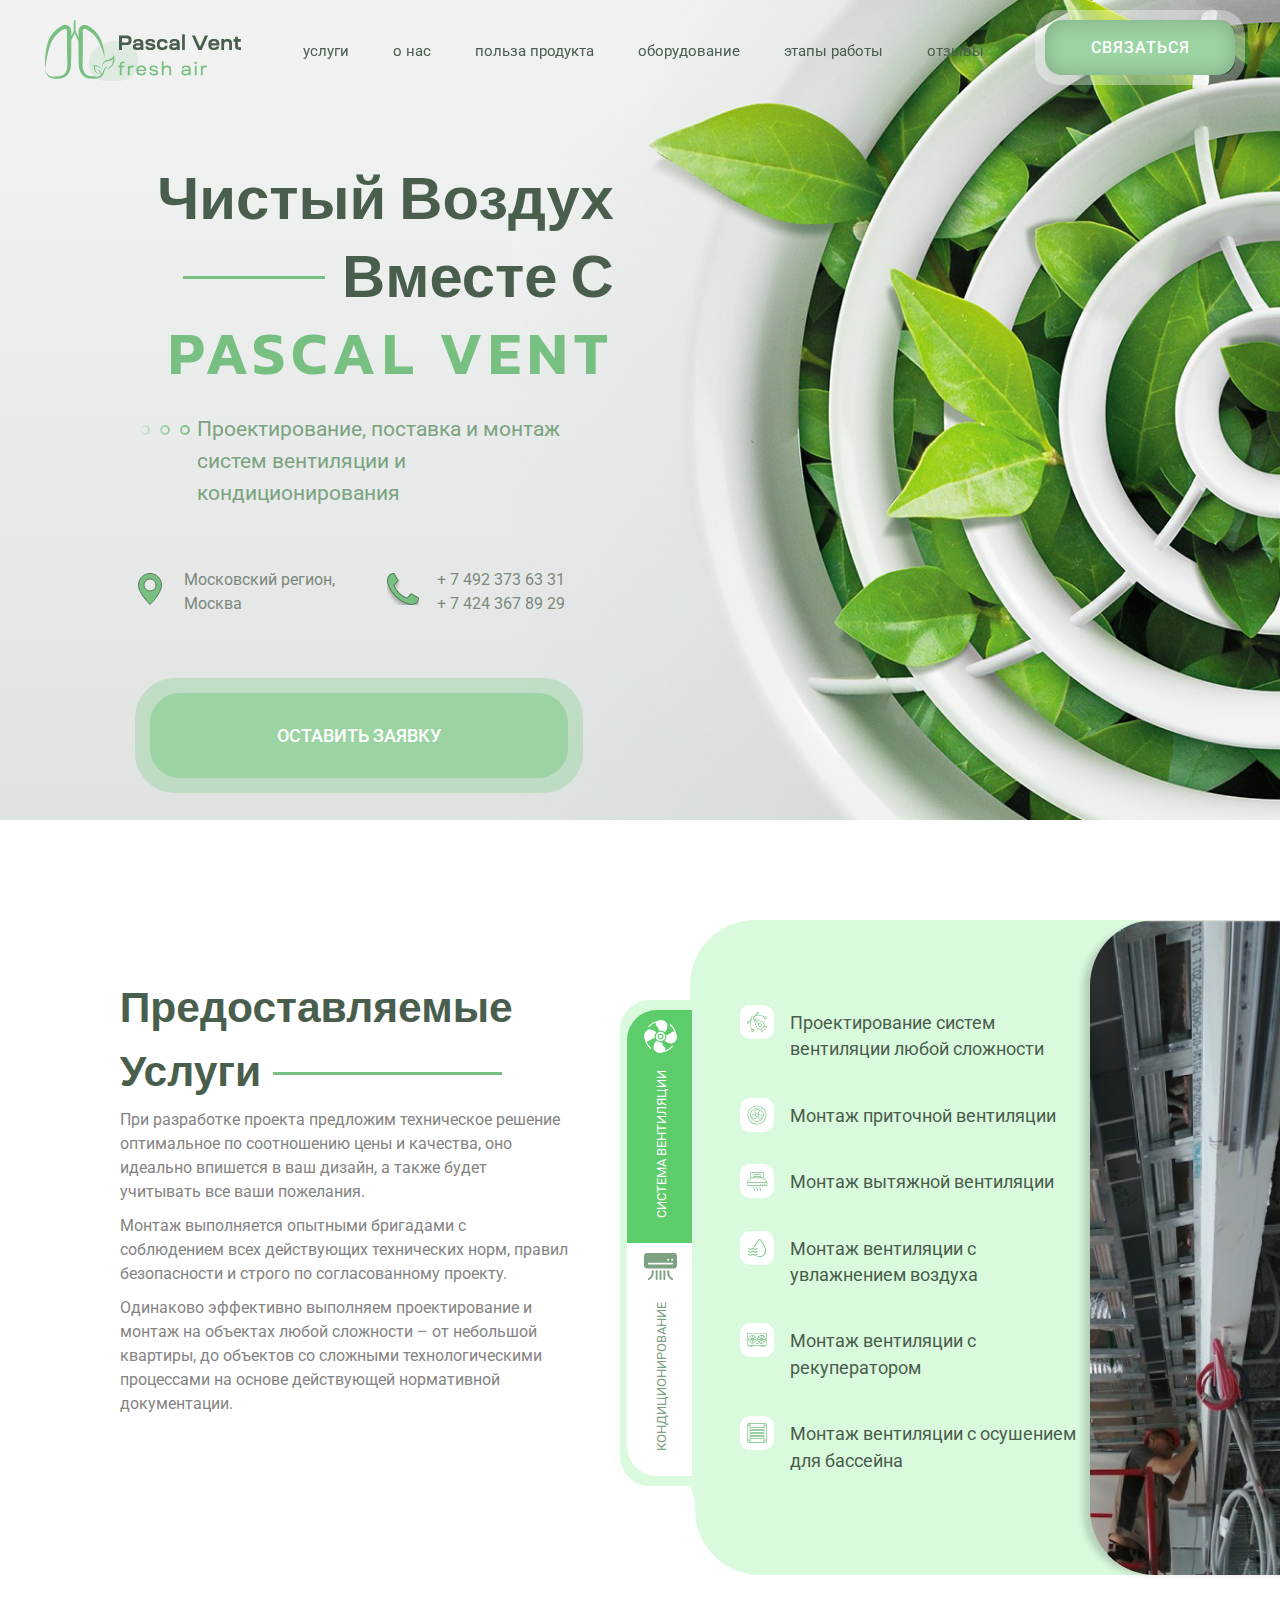
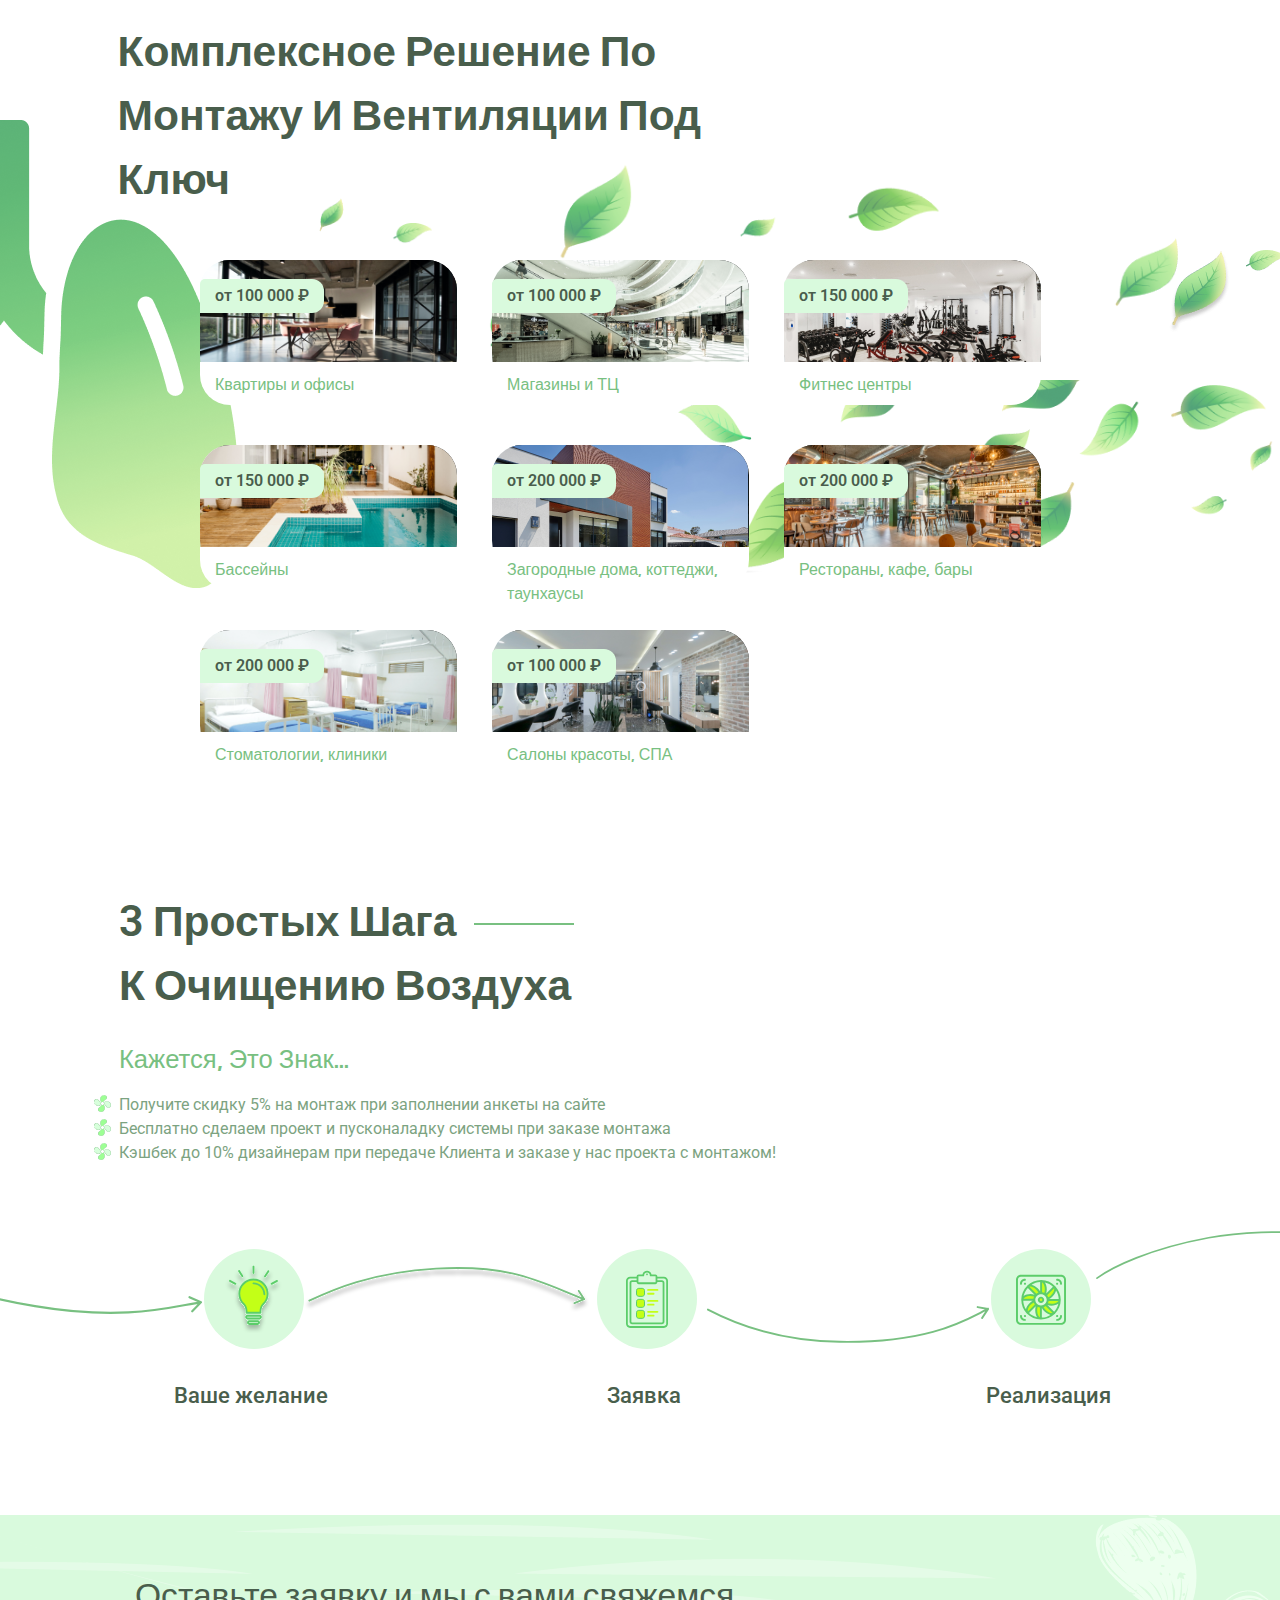
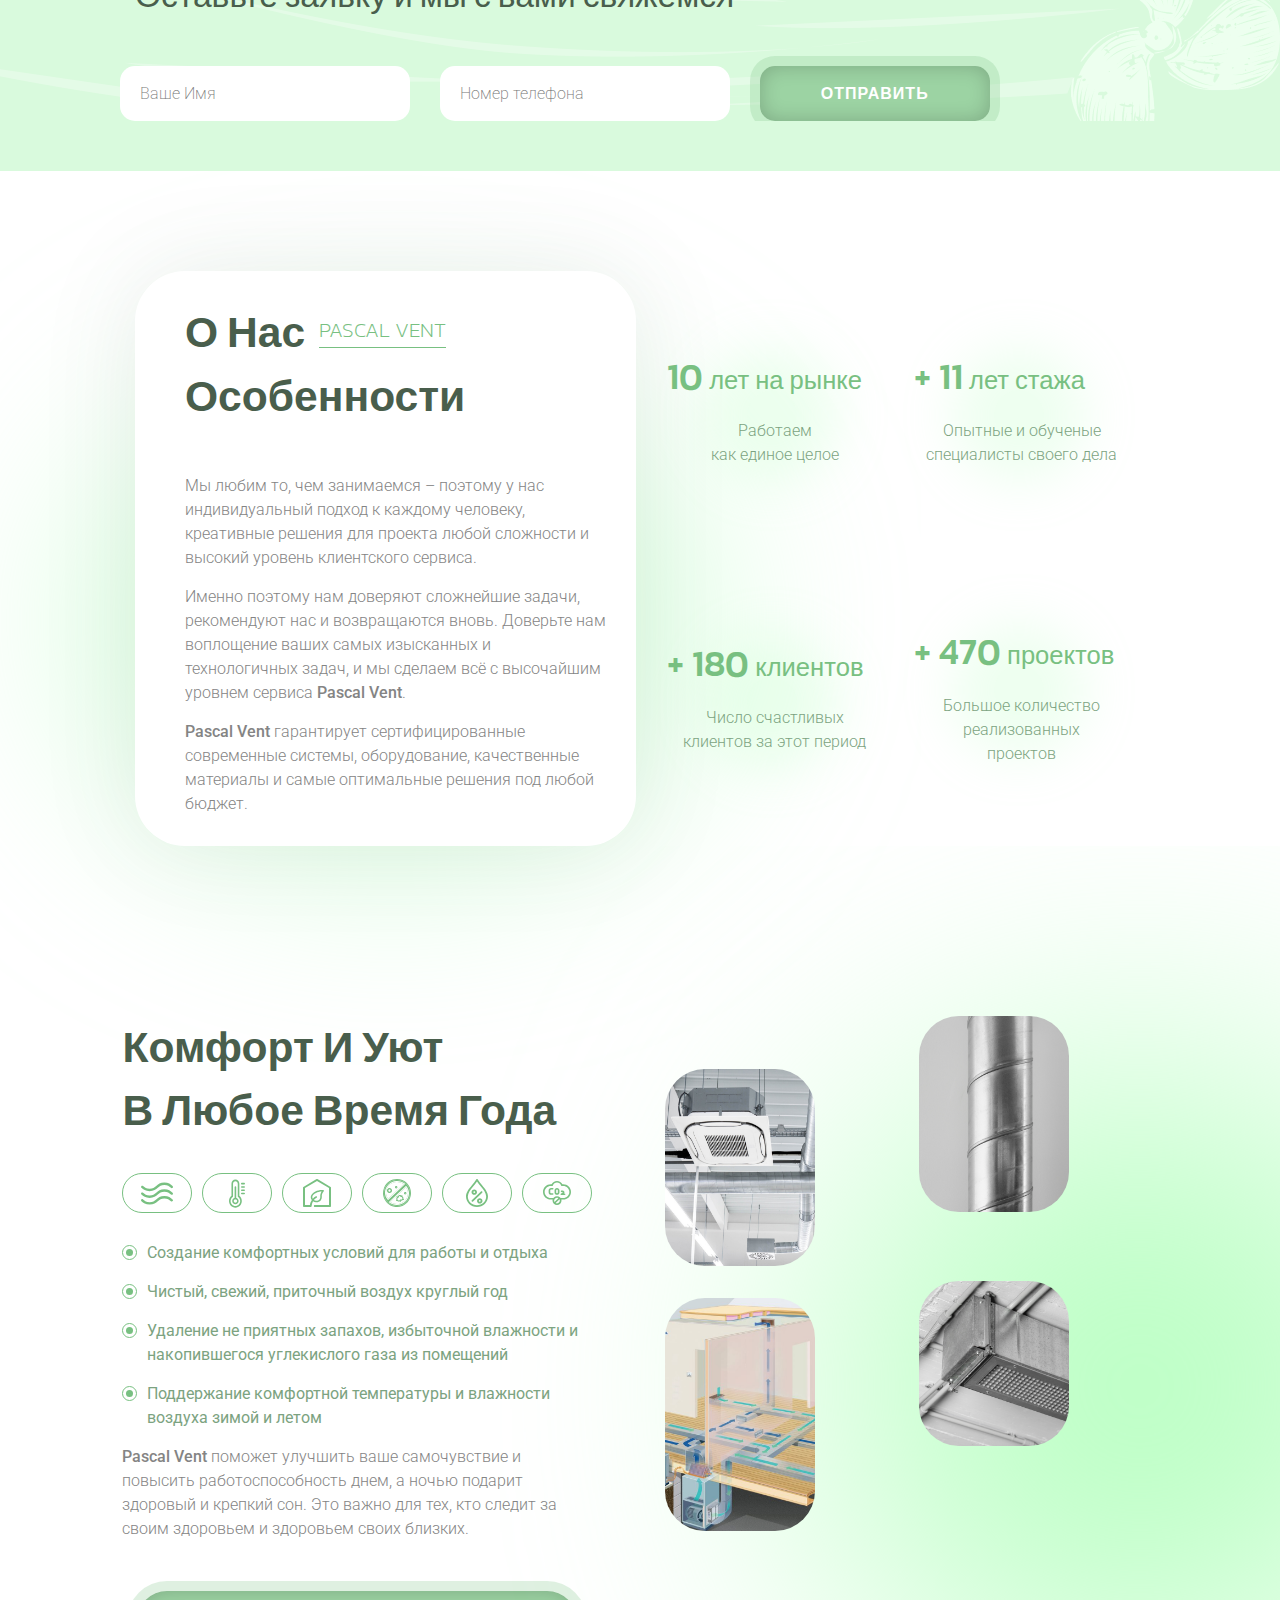
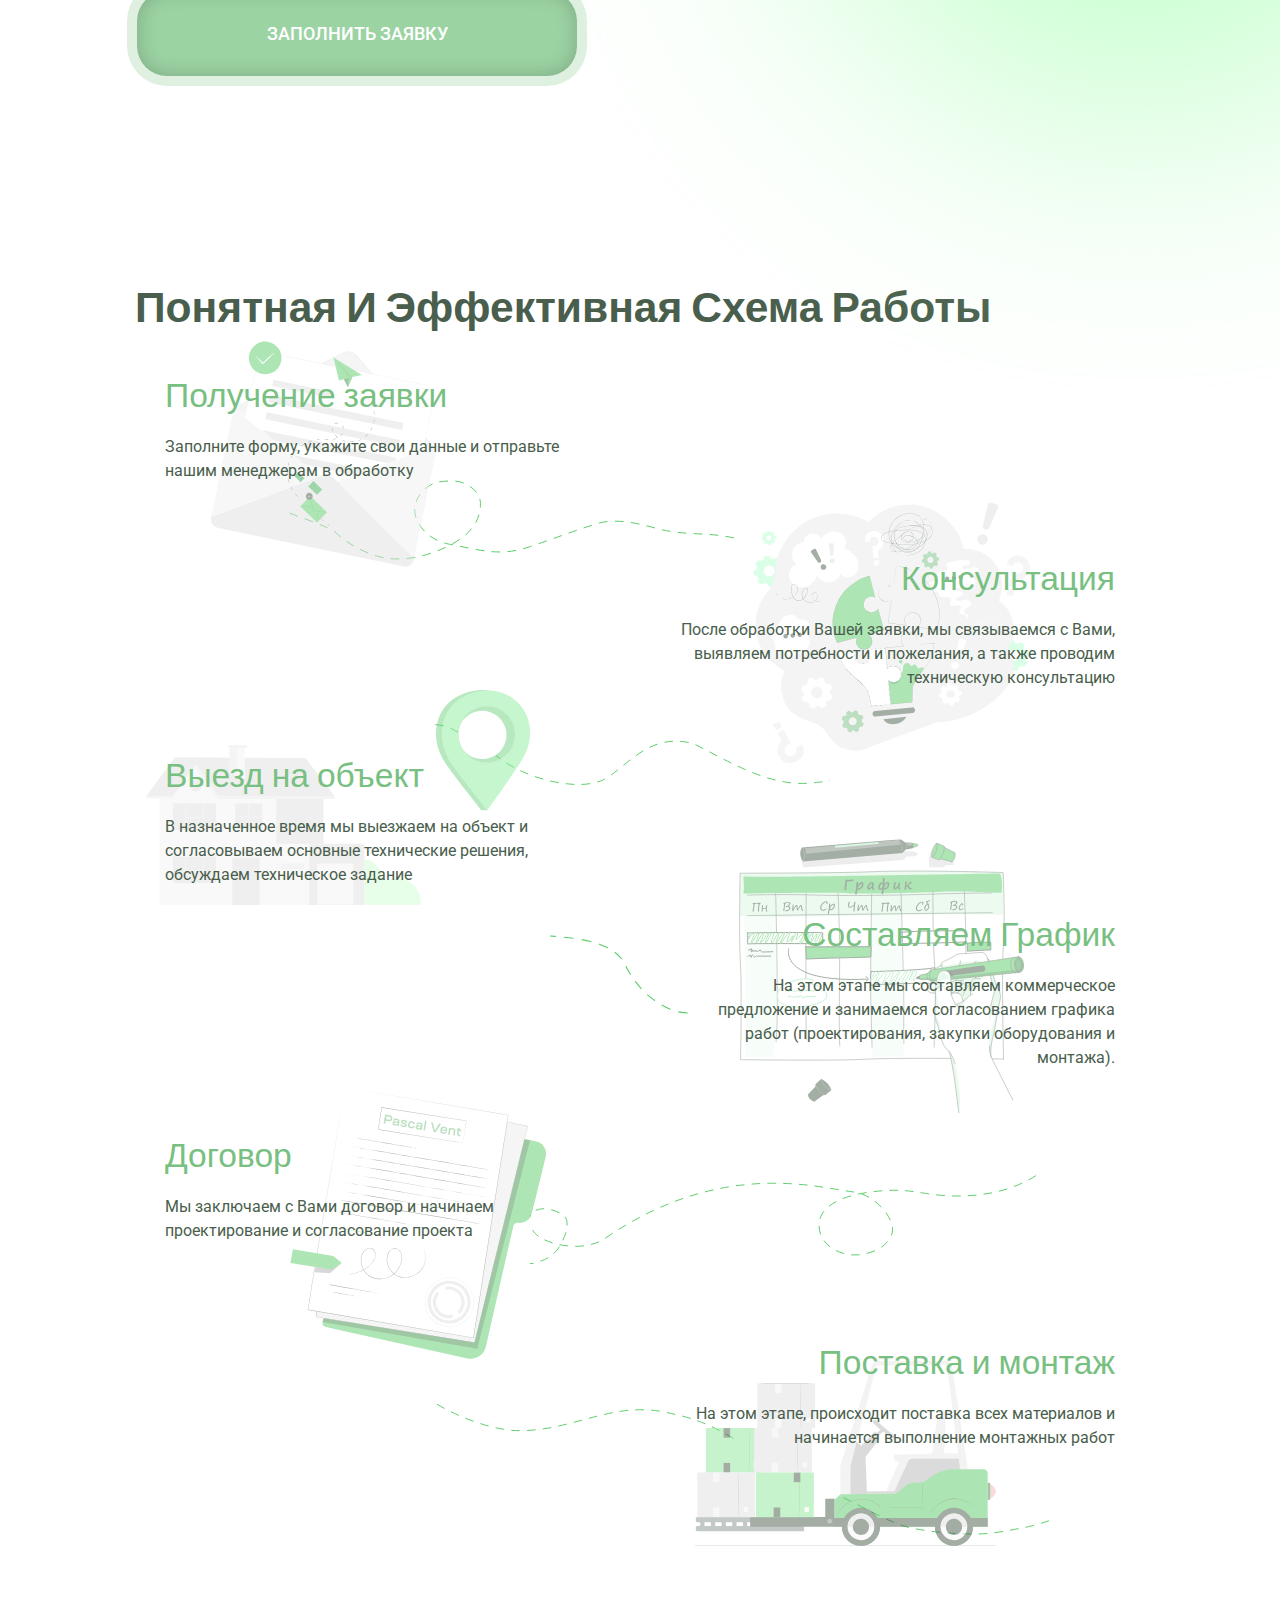
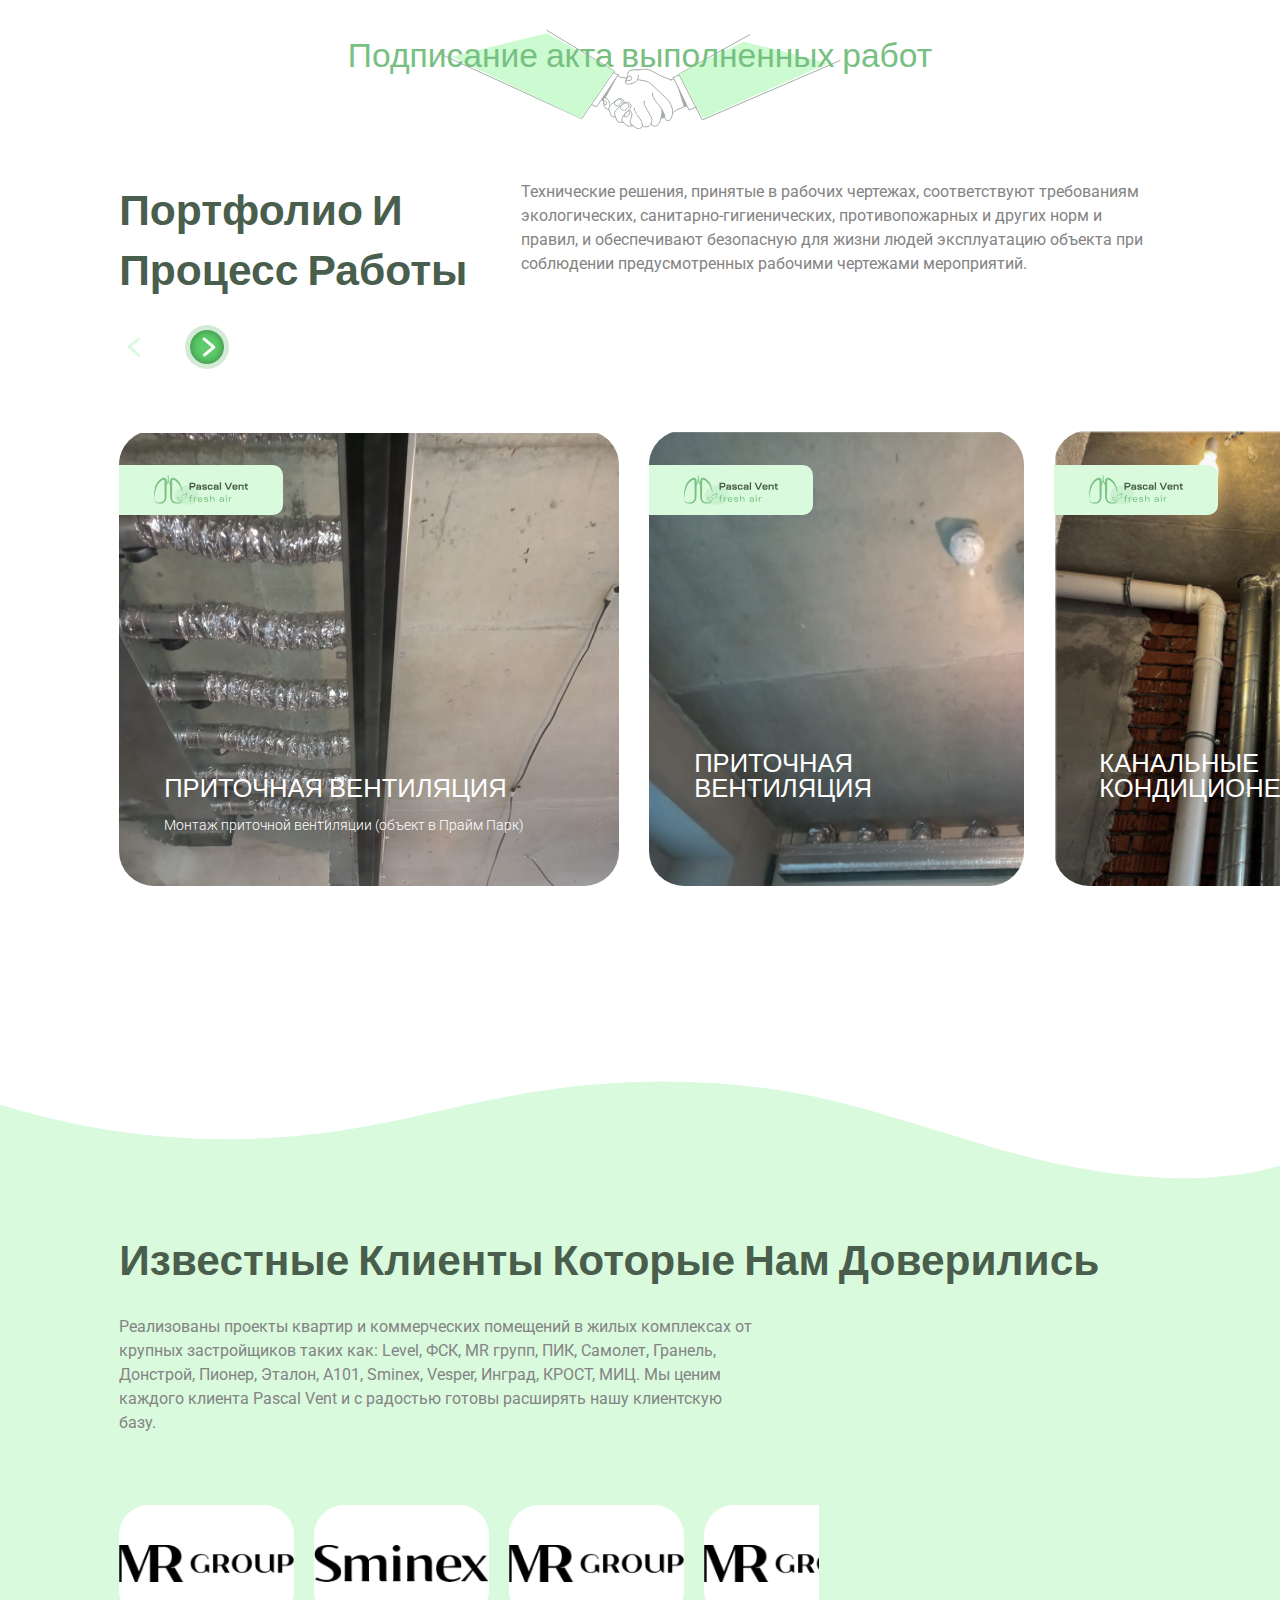
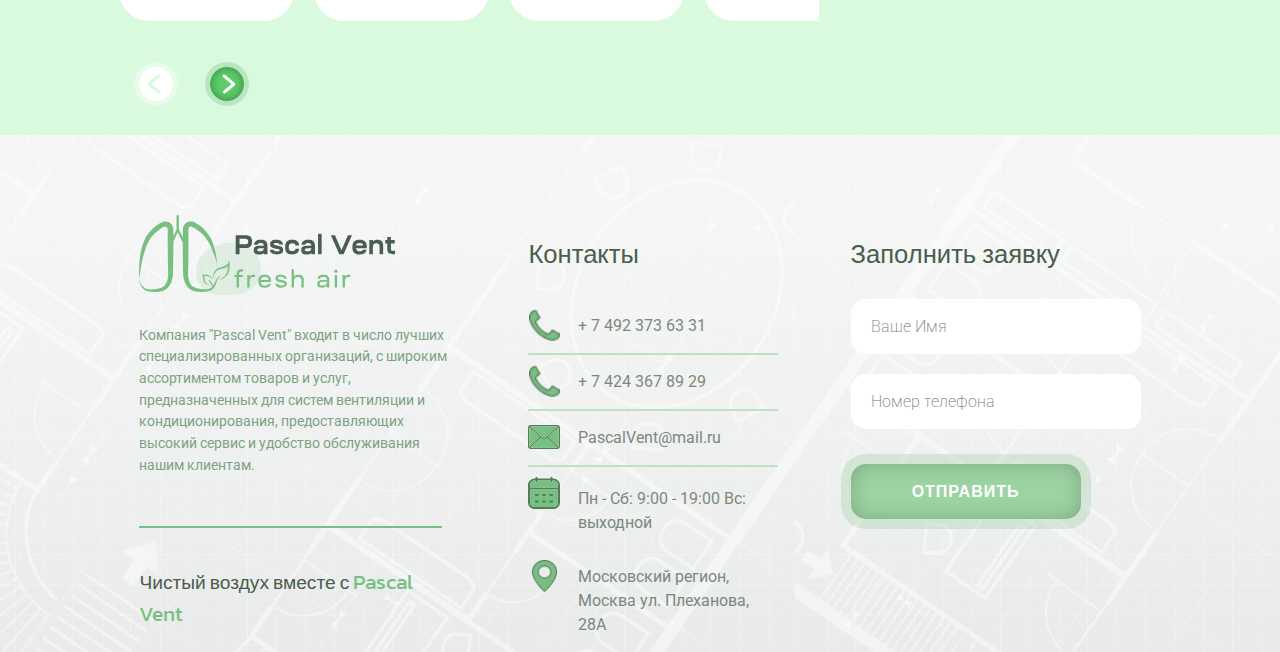
==== commit 1a6f8842: "сделал" ====
--- a/index.html
+++ b/index.html
@@ -656,7 +656,7 @@
                                         </div></div>
                                         <div class="cleints-sleder_item"><div class="cleints-sleder_item-image">
                                             <img src="image/client slider/image 17.png" alt="">
-                                        </div>
+                                        </div></div>
                                         <div class="cleints-sleder_item"><div class="cleints-sleder_item-image">
                                             <img src="image/client slider/image 17.png" alt="">
                                         </div>
--- a/style/style.css
+++ b/style/style.css
@@ -1 +1 @@
-@charset "UTF-8";.title{color:#495e4c;font-size:2.8em;font-family:Kanit,sans-serif;font-weight:600;text-transform:capitalize}*,::after,::before{box-sizing:border-box}ol[class],ul[class]{padding:0}blockquote,body,dd,dl,figcaption,figure,h1,h2,h3,h4,li,ol[class],p,ul[class]{margin:0}a{text-decoration:none;color:#000}body{min-height:100vh;scroll-behavior:smooth;text-rendering:optimizeSpeed;line-height:1.5}ol[class],ul[class]{list-style:none}a:not([class]){-webkit-text-decoration-skip:ink;text-decoration-skip-ink:auto}img{max-width:100%;display:block}article>*+*{margin-top:1em}button,input,select,textarea{font:inherit}@media (prefers-reduced-motion:reduce){*{animation-duration:0s!important;animation-iteration-count:1!important;transition-duration:0s!important;scroll-behavior:auto!important}}.promo-page{width:100%;height:820px;background:linear-gradient(180deg,#f1f1f1 0,#f0f2f1 16.25%,#ebedec 43.26%,#e6e8e7 72.5%,#dee2e1 100%);overflow:hidden}.promo-page__body{max-width:1440px;margin:0 auto}.header{padding:20px 45px 0 45px;display:flex;justify-content:space-between;align-content:center;position:fixed;z-index:7;max-width:1440px;margin:0 auto;width:100%}.header_fixed{background:#d9fadd;border-bottom-right-radius:70px;border-bottom-left-radius:70px;padding-top:20px;padding-bottom:20px;justify-content:space-between;transition:.1s ease all}.header_fixed .header-contact .contact-button__wrapper .contact__button{background:#5ccd6a}.header_fixed .header-contact .contact-button__wrapper .contact__button::after{box-shadow:0 0 0 10px rgba(120,192,130,.2117647059)}.header-menu{display:flex;flex-direction:column;justify-content:center;z-index:6}.header-menu .menu .menu__link{font-family:Roboto,sans-serif;font-weight:400;font-size:.94em;color:#495e4c;margin:0 20px 0 20px;text-transform:lowercase}.header-contact{z-index:5}.header-contact .contact-button__wrapper .contact__button{display:inline-block;width:190px;height:55px;border:none;background:#9cd3a3;border-radius:17px;color:#fff;text-transform:uppercase;font-family:Kanit,sans-serif;font-weight:600;letter-spacing:1px;position:relative;display:flex;justify-content:center;align-items:center;box-shadow:0 0 20px 0 rgba(0,0,0,.2) inset;transition:.3s all ease;cursor:pointer}.header-contact .contact-button__wrapper .contact__button span{display:inline-block;color:#fff;font-family:Roboto,sans-serif;font-weight:500;text-transform:uppercase}.header-contact .contact-button__wrapper .contact__button::after{content:"";display:block;position:absolute;top:0;left:0;width:190px;height:55px;border-radius:15px;box-shadow:0 0 0 10px rgba(255,255,255,.363)}.header-contact .contact-button__wrapper .contact__button:hover{background:#54e165}.header-contact .contact-button__wrapper .contact__button:active{background:#5ccd6a}.promo{display:flex;height:100%;position:relative;top:80px}.promo-image{width:100%}.promo-image img{position:absolute;top:-80px;right:-340px;height:820px}.promo .promo-info{z-index:6;position:absolute;left:135px;top:80px}.promo .promo-info .promo-info__title{width:500px}.promo .promo-info .promo-info__title .promo-info__title-text{font-family:Kanit,sans-serif;font-weight:600;font-size:4em;color:#495e4c;text-align:end;line-height:1.3em}.promo .promo-info .promo-info__title :nth-child(2){text-align:end}.promo .promo-info .promo-info__title :nth-child(2)::before{content:"";width:148px;height:3px;background:#78c081;position:absolute;left:35px;top:125px}.promo .promo-info .promo-info__title :last-child{color:#78c081;letter-spacing:6px;text-transform:uppercase;font-size:4.2em}.promo .promo-info__subtitle{width:500px;padding:20px 0 60px 0}.promo .promo-info__subtitle-text{display:flex}.promo .promo-info__subtitle-text .item{color:#7ca381;font-family:Roboto,sans-serif;font-weight:400;font-size:1.3em}.promo .promo-info__subtitle-text :first-child{display:flex;flex-shrink:0;margin-right:2px}.promo .promo-info__subtitle-text :first-child img{width:10px;height:10px;margin:12px 5px 0 5px}.promo .promo-info__subtitle-contact{display:flex;justify-content:space-around;padding:50px 0 60px 0}.promo .promo-info__geo{color:#7b897d;font-family:Roboto,sans-serif;font-weight:400;font-size:1em;width:154px;height:50px;position:relative}.promo .promo-info__geo::before{display:inline-block;content:"";width:32px;height:32px;top:5px;left:-50px;background:url(../icons/promo/geo.svg) 50% 50%/cover no-repeat;position:absolute}.promo .promo-info__telephone{color:#7b897d;font-family:Roboto,sans-serif;font-weight:400;font-size:1em;position:relative}.promo .promo-info__telephone::before{display:inline-block;content:"";width:32px;height:32px;top:5px;left:-50px;background:url(../icons/promo/telephone.png) 50% 50%/cover no-repeat;position:absolute}.promo .promo-info__subtitle-button{width:470px;height:115px;background:rgba(156,211,163,.4862745098);border-radius:40px;padding:15px 0}.promo .promo-info__subtitle-button .subtitle-button{width:440px;height:85px;background:#9cd3a3;border-radius:30px;margin:0 auto;text-align:center;padding:30px 0;transition:.3s all ease;cursor:pointer}.promo .promo-info__subtitle-button .subtitle-button span{display:inline-block;color:#fff;font-family:Roboto,sans-serif;font-weight:500;text-transform:uppercase;font-size:1.1em}.promo .promo-info__subtitle-button .subtitle-button:hover{background:#54e165}.promo .promo-info__subtitle-button .subtitle-button:active{background:#54e165}.services-page{overflow:hidden}.services-page__body{max-width:1440px;margin:0 auto;display:flex;height:auto}.services-page__body .services-page__info{display:flex;flex-direction:column;padding:170px 0 170px 135px}.services-page__body .services-page__title .services-page__title-text{position:relative}.services-page__body .services-page__title :last-child::before{content:"";width:245px;height:3px;background:#78c081;position:absolute;left:160px;top:35px}.services-page__body .services-page__text{width:450px;font-family:Roboto,sans-serif;font-weight:400;color:#848484}.services-page__body .services-page__text p{padding:5px 0}.services-page__example{width:100%}.tabs{display:flex;width:100%;height:800px;position:relative}.tabs .tabs-button{position:absolute;left:155px;top:180px;z-index:6;display:flex;flex-direction:column;height:486px;width:80px;background:#d9fadd;align-items:center;padding:10px 0 10px 0;border-bottom-left-radius:30px 30px;justify-content:space-around;border-top-left-radius:30px 30px}.tabs .tabs-button :first-child{border-top-right-radius:30px 30px}.tabs .tabs-button :last-child{border-top-left-radius:30px 30px}.tabs .tabs-button .tabs-button__item{transform:rotate(-90deg);height:65px;width:233px;font-family:Roboto,sans-serif;font-weight:400;font-size:.8em;text-transform:uppercase;cursor:pointer;padding:25px 25px}.tabs .active{background:#5ccd6a;color:#fff;position:relative}.tabs .active::before{content:"";width:33px;height:33px;background:url(../icons/services/GroupActive.svg) no-repeat;top:17px;left:190px;position:absolute;transform:rotate(0);transition:.4s all ease}.tabs .active__condition{background:#5ccd6a;color:#fff;position:relative}.tabs .active__condition::before{content:"";width:33px;height:33px;background:url(../icons/services/air-conditioningActive.svg) no-repeat;top:17px;left:190px;position:absolute;transform:rotate(90deg);transition:.4s all ease}.tabs .non-active__ventilation{background:#fff;color:#7ca281;position:relative}.tabs .non-active__ventilation::before{content:"";width:33px;height:33px;background:url(../icons/services/GroupNonActive.svg) no-repeat;top:17px;left:190px;position:absolute;transform:rotate(90deg);transition:.4s all ease}.tabs .non-active{background:#fff;color:#7ca281;position:relative}.tabs .non-active::before{content:"";width:33px;height:33px;background:url(../icons/services/air-conditioningNonActive.svg) no-repeat;top:17px;left:190px;position:absolute;transform:rotate(90deg);transition:.4s all ease}.tabs .tabs-content{background:#d9fadd}.tabs-content__plug{width:100%;height:655px;background:#d9fadd;border-bottom-left-radius:65px 65px;border-top-left-radius:65px 65px;position:absolute;z-index:1;left:230px;top:100px}.tabs-content{width:100%;position:absolute;z-index:1;left:230px;top:100px;border-bottom-left-radius:65px 65px;border-top-left-radius:65px 65px;display:flex;padding:70px 0 100px 70px}.tabs-content .tabs-content__text{width:350px;height:450px;padding:0 30px}.tabs-content .tabs-content__text .tabs-content__text-item1{position:relative}.tabs-content .tabs-content__text .tabs-content__text-item1::before{position:absolute;left:-50px;top:15px;display:inline-block;content:"";width:34px;height:34px;background:url(../icons/services/tabs__aeration/1.svg)}.tabs-content .tabs-content__text .tabs-content__text-item2{position:relative}.tabs-content .tabs-content__text .tabs-content__text-item2::before{position:absolute;left:-50px;top:15px;display:inline-block;content:"";width:34px;height:34px;background:url(../icons/services/tabs__aeration/2.svg)}.tabs-content .tabs-content__text .tabs-content__text-item3{position:relative}.tabs-content .tabs-content__text .tabs-content__text-item3::before{position:absolute;left:-50px;top:15px;display:inline-block;content:"";width:34px;height:34px;background:url(../icons/services/tabs__aeration/3.svg)}.tabs-content .tabs-content__text .tabs-content__text-item4{position:relative}.tabs-content .tabs-content__text .tabs-content__text-item4::before{position:absolute;left:-50px;top:15px;display:inline-block;content:"";width:34px;height:34px;background:url(../icons/services/tabs__aeration/4.svg)}.tabs-content .tabs-content__text .tabs-content__text-item5{position:relative}.tabs-content .tabs-content__text .tabs-content__text-item5::before{position:absolute;left:-50px;top:15px;display:inline-block;content:"";width:34px;height:34px;background:url(../icons/services/tabs__aeration/5.svg)}.tabs-content .tabs-content__text .tabs-content__text-item6{position:relative}.tabs-content .tabs-content__text .tabs-content__text-item6::before{position:absolute;left:-50px;top:15px;display:inline-block;content:"";width:34px;height:34px;background:url(../icons/services/tabs__aeration/6.svg)}.tabs-content .tabs-content__text .tabs-content__text-item7{position:relative}.tabs-content .tabs-content__text .tabs-content__text-item7::before{position:absolute;left:-50px;top:15px;display:inline-block;content:"";width:34px;height:34px;background:url(../icons/services/tabs__conditioning/1.svg)}.tabs-content .tabs-content__text .tabs-content__text-item8{position:relative}.tabs-content .tabs-content__text .tabs-content__text-item8::before{position:absolute;left:-50px;top:15px;display:inline-block;content:"";width:34px;height:34px;background:url(../icons/services/tabs__conditioning/2.svg)}.tabs-content .tabs-content__text .tabs-content__text-item9{position:relative}.tabs-content .tabs-content__text .tabs-content__text-item9::before{position:absolute;left:-50px;top:15px;display:inline-block;content:"";width:34px;height:34px;background:url(../icons/services/tabs__conditioning/3.svg)}.tabs-content .tabs-content__text .tabs-content__text-item10{position:relative}.tabs-content .tabs-content__text .tabs-content__text-item10::before{position:absolute;left:-50px;top:15px;display:inline-block;content:"";width:34px;height:34px;background:url(../icons/services/tabs__conditioning/4.svg)}.tabs-content .tabs-content__text .tabs-content__text-item11{position:relative}.tabs-content .tabs-content__text .tabs-content__text-item11::before{position:absolute;left:-50px;top:15px;display:inline-block;content:"";width:34px;height:34px;background:url(../icons/services/tabs__conditioning/5.svg)}.tabs-content .tabs-content__text .tabs-content__text-item12{position:relative}.tabs-content .tabs-content__text .tabs-content__text-item12::before{position:absolute;left:-50px;top:15px;display:inline-block;content:"";width:34px;height:34px;background:url(../icons/services/tabs__conditioning/6.svg)}.tabs-content .item-text{font-family:Roboto,sans-serif;font-weight:400;font-size:1.1em;color:#495d4c;padding:20px 0}.tabs-content__img{position:absolute;height:655px;overflow:hidden;box-shadow:-11px 3px 6px -4px rgba(0,0,0,.16)}.ventilation__img{border-bottom-left-radius:65px 65px;border-top-left-radius:65px 65px;top:0;left:400px;width:100%}.ventilation__img img{height:100%;width:100%;position:relative;left:-400px}.conditioning__img{border-bottom-left-radius:65px 65px;border-top-left-radius:65px 65px;top:0;left:400px;width:500px}.conditioning__img img{height:100%;width:100%;position:relative;left:-20px}.hide{animation-name:tabsHide;animation-duration:.5s;margin-left:100%}.show{animation-name:tabsShow;animation-duration:.5s;margin-left:0}@keyframes tabsHide{from{margin-left:0}to{margin-left:100%}}@keyframes tabsShow{from{margin-left:100%}to{margin-left:0}}.under-key__body{max-width:1440px;margin:0 auto}.under-key__title{width:900px;height:120px;margin-left:135px;margin-top:170px;margin-bottom:10px;padding-right:100px;position:relative}.under-key__title::after{content:"";width:200px;height:3px;background:#78c081;position:absolute;bottom:14px;right:140px}.under-key__galery{height:auto;position:relative}.under-key__galery .under-key__background-lung{position:absolute;top:-50px;left:-230px;z-index:1}.under-key__galery .under-key__background-group-leaves1{position:absolute;top:10px;left:300px}.under-key__galery .under-key__background-group-leaves2{position:absolute;top:230px;left:420px}.under-key__galery .under-key__background-leaves1{position:absolute;top:100px;right:50px}.under-key__galery .under-key__background-leaves2{position:absolute;top:100px;right:0}.galary{width:100%}.galary-items{display:flex;flex-wrap:wrap;padding:85px 100px 0 100px;justify-content:space-around}.galary-item{position:relative;z-index:6;width:257px;height:135px;margin:25px 0}.galary-item__image{overflow:hidden;position:relative;width:257px;height:135px;background:url(../image/under-key__galery/galary/1.png) top/cover no-repeat;background-clip:padding-box;border-top-left-radius:30px;border-top-right-radius:30px;border-bottom-left-radius:40px;border-bottom-right-radius:40px}.galary-item__price{position:absolute;top:19px;left:0;background:#d9fadd;padding:5px 15px 5px 15px;border-top-left-radius:5px;border-top-right-radius:12px;border-bottom-right-radius:12px;font-family:Roboto,sans-serif;color:#495d4c;font-weight:600}.galary-item__description{padding:10px 0 10px 15px;font-family:Kanit,sans-serif;color:#78c081;font-weight:500;background:#fff;width:257px;height:43px;border-bottom-left-radius:30px;border-bottom-right-radius:30px;position:absolute;bottom:-10px}.air-purification__body{max-width:1440px;margin:0 auto;position:relative;overflow:hidden}.air-purification__info{padding:100px 135px 0 135px;display:flex}.air-purification__title{position:relative;width:100%}.air-purification__title span{font-size:1em;font-family:Roboto,sans-serif;font-weight:400}.air-purification__title span::before{content:"";top:35px;right:120px;width:100px;height:3px;background:#78c081;position:absolute}.air-purification__text{display:flex;flex-direction:column;width:100%}.air-purification__title{color:#78c081;font-family:Kanit,sans-serif;font-weight:500;font-size:1.6em;text-transform:capitalize}.air-purification__profit{margin:15px 0 0}.air-purification__profit-item{color:#7ca381;font-family:Roboto,sans-serif;font-weight:400;position:relative}.air-purification__profit-item::after{content:"";width:17px;height:17px;background:url(../icons/air-purification/Cooling.svg);top:2px;left:-25px;position:absolute}.air-purification_title{width:100%;height:120px;position:relative}.air-purification_title span{font-size:1em;font-family:Roboto,sans-serif}.air-purification_title::after{content:"";width:100px;height:2px;background:#78c081;position:absolute;top:33px;right:calc(57px + 57 * (100vw - 1280px)/ 640)}.air-purification__icons{width:100%;height:300px;display:flex;justify-content:space-around;padding:0 160px 0 160px}.icon-background{width:100px;height:100px;background:#d9fadd;border-radius:50%;display:flex;flex-direction:column;justify-content:center;align-items:center;margin:84px 0 0 0;position:relative}.icon-background span{display:inline-block;color:#495e4c;font-family:Roboto,sans-serif;font-weight:500;font-size:1.4em;position:absolute;width:200px;left:10px;top:130px}.icon__wish{position:relative}.icon__wish::before{content:"";background:url(../icons/air-purification/Vector1.svg) 50% 50%/contain no-repeat;position:absolute;top:15px;right:108px;width:270px;height:50px}.icon__wish::after{content:"";background:url(../icons/air-purification/Vector2.svg) 50% 50%/contain no-repeat;position:absolute;top:15px;left:100px;width:270px;height:50px}.icon__wish span{left:-30px}.icon__implementation{position:relative}.icon__implementation::before{content:"";background:url(../icons/air-purification/Vector3.svg) 50% 50%/contain no-repeat;position:absolute;top:50px;right:102px;width:270px;height:50px}.icon__implementation::after{content:"";background:url(../icons/air-purification/Vector4.svg) 50% 50%/contain no-repeat;position:absolute;top:-20px;left:75px;width:270px;height:50px}.icon__implementation span{left:-5px}.air-purification-title{color:#495e4c;font-size:2.1em;font-family:Kanit,sans-serif;font-weight:500;padding:55px 0 10px 135px;position:relative;z-index:4}.air-purification-wrapper-form{width:100%;height:auto;background:#d9fadd;margin:50px 0 0 0;padding-bottom:50px}.air-purification-form-wrapper{padding:0 0 0 135px;position:relative;z-index:3}.air-purification__form{display:flex;align-items:flex-end;justify-content:flex-start;flex-direction:row;-moz-column-gap:30px;column-gap:30px}.input-text{width:290px;height:55px;background:#fff;border:none;border-radius:15px;color:#7ca381;font-family:Roboto,sans-serif;font-weight:200;padding-left:20px}.input_button{display:inline-block;width:230px;height:55px;border:none;background:#9cd3a3;border-radius:15px;color:#fff;text-transform:uppercase;font-family:Kanit,sans-serif;font-weight:600;letter-spacing:1px;position:relative;display:flex;justify-content:center;align-items:center;box-shadow:0 0 20px 0 rgba(0,0,0,.2) inset;cursor:pointer;transition:.3s all ease}.input_button::after{content:"";display:block;position:absolute;top:0;left:0;width:230px;height:55px;border-radius:15px;box-shadow:0 0 0 10px rgba(120,192,130,.24)}.input_button:hover{background:#54e165}.input_button:active{background:#54e165}.bg-decoration{position:absolute;top:0;right:0}.bg-decoration2{position:absolute;top:0;right:160px;z-index:2}.aboutus__body{max-width:1440px;margin:0 auto;position:relative}.aboutus__info{padding:100px 135px 0}.aboutus__peculiarities-dec{position:absolute;top:0;left:-135px}.aboutus-wrapper{display:flex}.aboutus-peculiarities-wrapper{width:100%}.aboutus-peculiarities-wrapper .aboutus-peculiarities-card{width:530px;height:580px;background:#fff;border-radius:50px;box-shadow:0 0 100px rgba(73,93,76,.1);position:relative}.aboutus-peculiarities-wrapper .aboutus-peculiarities__title{padding:30px 30px}.aboutus-peculiarities-wrapper .aboutus-peculiarities__title span{color:#78c081;font-weight:200;text-transform:uppercase;font-size:21px;position:relative;top:-10px;left:5px;padding:0 0 2px 0;border-bottom:1px solid #78c081;display:inline-block}.aboutus-peculiarities-wrapper .aboutus-peculiarities__text{padding:0 30px 30px 50px}.aboutus-peculiarities-wrapper .aboutus-peculiarities__text p{font-family:Roboto,sans-serif;font-weight:300;color:#848484;padding-top:15px}.aboutus-peculiarities-wrapper .aboutus-peculiarities__text p span{font-weight:500}.aboutus-experience-wrapper{display:flex;flex-wrap:wrap}.aboutus-experience-wrapper .aboutus-experience__item{width:215px;height:auto;margin:auto;position:relative}.aboutus-experience-wrapper .aboutus-experience__item .dec-bg{width:50px;height:50px;position:absolute;top:40px;left:80px;border-radius:50%;background:rgba(186,255,195,.25);z-index:1;box-shadow:0 0 50px 42px rgba(186,255,195,.25)}.aboutus-experience-wrapper .aboutus-experience__item-title{color:#78c081;font-family:Kanit,sans-serif;font-weight:500;font-size:1.6em;position:relative;z-index:2}.aboutus-experience-wrapper .aboutus-experience__item-title span{font-size:1.4em}.aboutus-experience-wrapper .aboutus-experience__item-subtitle{font-family:Roboto,sans-serif;color:#7ca381;font-weight:300;font-size:1em;text-align:center;padding-top:15px;position:relative;z-index:2}.aboutus-experience-wrapper{width:100%}.application{overflow:hidden}.application_body{max-width:1440px;margin:0 auto;position:relative}.application-library{width:100%}.application-library img{position:absolute;top:-100px;right:-500px;z-index:1}.application-library__container{position:relative;z-index:3;display:grid;grid-template-columns:1fr 1fr;gap:15px;grid-auto-rows:minmax(350px,430px);align-items:end}.application-library__item img{position:static;border-radius:40px}.application-library .item__2{align-self:start;padding-top:140px}.application-library .item__4{align-self:start;padding-top:80px}.application-content{padding:100px 135px 0 135px;display:flex}.application-content__promo{width:100%;padding:100px 97px 100px 0}.application-content__icons{display:flex;gap:10px;margin:30px 0 28px 0}.application-content__icon{width:70px;height:40px;border-radius:40px;border:1px solid #78c081;display:flex;justify-content:center;align-items:center}.application-content__list{padding:0 0 0 25px;display:flex;flex-direction:column;gap:15px}.application-content__item{font-family:Roboto,sans-serif;font-size:1em;color:#7ca381;position:relative}.application-content__item::before{content:"";position:absolute;background:url(../icons/application/check.svg) 50% 50%/cover no-repeat;width:15px;height:15px;top:4px;left:-25px}.application-content__text{font-family:Roboto,sans-serif;font-weight:300;color:#848484;padding-top:15px;margin:0 0 50px 0}.application-content__text span{font-weight:500}.application-content__button{width:440px;height:85px;background:#9cd3a3;border-radius:30px;margin:0 auto;text-align:center;padding:30px 0;transition:.3s all ease;cursor:pointer;position:relative;box-shadow:rgba(0,0,0,.2) 0 0 20px 0 inset}.application-content__button span{display:inline-block;color:#fff;font-family:Roboto,sans-serif;font-weight:500;text-transform:uppercase;font-size:1.1em}.application-content__button::after{content:"";display:block;position:absolute;top:0;left:0;width:440px;height:85px;border-radius:30px;box-shadow:0 0 0 10px rgba(120,192,130,.24)}.application-content__button:hover{background:#5ccd6a}.application-content__button:active{background:#5ccd6a}.scheme-work__body{max-width:1440px;margin:0 auto;position:relative}.scheme-work__content{padding:0 135px 100px 135px;margin:100px 0 0 0;height:auto}.scheme-work__items{display:grid;grid-template-columns:1fr 1fr;grid-auto-rows:minmax(380px,300px);grid-column-gap:10px}.scheme-work__item{position:relative;padding:30px}.scheme-work__item .scheme-work__item-title{font-family:Kanit,sans-serif;font-size:2.1em;color:#78c081;position:relative;z-index:2}.scheme-work__item .scheme-work__item-text{font-family:Roboto,sans-serif;font-size:1em;color:#495e4c;position:relative;z-index:2;margin-top:15px}.scheme-work__item:nth-child(2n){align-self:end}.scheme-work .end{text-align:end}.scheme-work .item1{position:relative}.scheme-work .item1 img{position:absolute;top:-30px;right:150px;z-index:1}.scheme-work .item1::after{content:"";background:url(../icons/scheme-work/Vector1.svg) 50% 50%/cover no-repeat;width:calc(100% - 50px);height:80px;position:absolute;top:140px;left:150px}.scheme-work .item2{position:relative}.scheme-work .item2 img{position:absolute;top:-30px;left:100px;z-index:1}.scheme-work .item2::after{content:"";background:url(../icons/scheme-work/Vector2.svg) 50% 50%/cover no-repeat;width:calc(100% - 100px);height:80px;position:absolute;top:200px;left:-215px}.scheme-work .item3{position:relative}.scheme-work .item3 img{position:absolute;top:-60px;right:100px;z-index:1}.scheme-work .item3::after{content:"";background:url(../icons/scheme-work/Vector3.svg) 50% 50%/cover no-repeat;width:calc(100% - 356px);height:95px;position:absolute;top:200px;left:415px}.scheme-work .item4{position:relative}.scheme-work .item4 img{position:absolute;top:-40px;left:90px;z-index:1}.scheme-work .item4::after{content:"";background:url(../icons/scheme-work/Vector4.svg) 50% 50%/cover no-repeat;width:calc(100% + 7px);height:139px;position:absolute;top:250px;left:-115px}.scheme-work .item5{position:relative}.scheme-work .item5 img{position:absolute;top:-30px;right:80px;z-index:1}.scheme-work .item5::after{content:"";background:url(../icons/scheme-work/Vector5.svg) 50% 50%/cover no-repeat;width:calc(100% + 120px);height:165px;position:absolute;top:270px;left:300px}.scheme-work .item6 img{position:absolute;top:50px;left:50px;z-index:1}.scheme-work__act{display:flex;justify-content:center;margin:150px 0 0 0;position:relative}.scheme-work__act .scheme-work__act__title{font-family:Kanit,sans-serif;font-size:2.1em;color:#78c081;position:relative;z-index:2}.scheme-work__act img{position:absolute}.portfolio{overflow:hidden;height:900px}.portfolio_body{max-width:1440px;margin:0 auto}.portfolio-content{padding:100px 135px 0 135px;height:500px;position:relative}.portfolio__info{width:100%;display:flex;justify-content:space-between}.portfolio_title{width:400px;height:130px;line-height:60px}.portfolio_text{font-family:Roboto,sans-serif;color:#848484;max-width:640px}.slider-portfolio-wrapper{position:absolute;top:0;margin-top:366px;z-index:3}.slider-portfolio-items{display:flex;flex:1 1 auto;align-items:stretch;-moz-column-gap:30px;column-gap:30px;height:456px;min-width:0}.slider-portfolio__item-body{display:inline-block;width:270px;transition:.4s ease-in all}.slider-portfolio__item{position:relative;overflow:hidden;border-radius:35px}.slider-portfolio__item_logo{position:absolute;width:164px;height:50px;display:flex;justify-content:center;align-items:center;background:#d9fadd;border-top-right-radius:10px;border-bottom-right-radius:10px;top:35px}.slider-portfolio__item_logo img{width:94px;height:30px}.slider-portfolio__item_title{position:absolute;font-family:Kanit,sans-serif;font-size:1.6em;font-weight:500;color:#fff;bottom:80px;left:40px;padding:5px;line-height:25px;text-transform:uppercase}.slider-portfolio__item_subtitle{position:absolute;font-family:Roboto,sans-serif;font-size:.9em;font-weight:300;color:#fff;bottom:45px;left:40px;padding:5px;opacity:0;transition:.1s ease-in}.slider-portfolio__image{min-height:100%;max-width:500px;min-width:500px;cursor:pointer}.slider-portfolio-buttons{margin-top:46px;margin-bottom:25px}.slider-portfolio-buttons .slider-portfolio-buttons__items{display:flex;-moz-column-gap:37px;column-gap:37px}.slider-portfolio-buttons .slider-portfolio-buttons__items .slider-portfolio__prev{display:flex;justify-content:center;align-items:center;position:relative}.slider-portfolio-buttons .slider-portfolio-buttons__items .slider-portfolio__prev span{display:inline-block;height:3px;width:15px;border-radius:40px;position:absolute;top:16px;left:7px}.slider-portfolio-buttons .slider-portfolio-buttons__items .slider-portfolio__prev span:first-child{transform:translateX(4.2px) rotate(-40deg) translateY(-6px)}.slider-portfolio-buttons .slider-portfolio-buttons__items .slider-portfolio__prev span:last-child{transform:translateX(4px) rotate(40deg) translateY(4.8px)}.slider-portfolio-buttons .slider-portfolio-buttons__items .slider-portfolio__next{display:flex;justify-content:center;align-items:center;position:relative;transform:rotate(-180deg)}.slider-portfolio-buttons .slider-portfolio-buttons__items .slider-portfolio__next span{display:inline-block;height:3px;width:15px;border-radius:40px;position:absolute;top:16px;left:7px}.slider-portfolio-buttons .slider-portfolio-buttons__items .slider-portfolio__next span:first-child{transform:translateX(4.2px) rotate(-40deg) translateY(-6px)}.slider-portfolio-buttons .slider-portfolio-buttons__items .slider-portfolio__next span:last-child{transform:translateX(4px) rotate(40deg) translateY(4.8px)}.slider-portfolio-buttons .slider-portfolio-buttons__item{display:inline-block;border-radius:50%;background-color:#fff;width:34px;height:34px;box-shadow:0 0 0 5px rgba(255,255,255,.4117647059);cursor:pointer;transition:.1s ease all}.slider-portfolio-buttons .nonactive{cursor:default}.slider-portfolio-buttons .nonactive span{background:#d9fadd}.slider-portfolio-buttons .active{background:#5ccd6a;box-shadow:0 0 10px 0 rgba(0,0,0,.363) inset}.slider-portfolio-buttons .active:hover{background:#58d667}.slider-portfolio-buttons .active span{background:#fff}.slider-portfolio-buttons .active::after{content:"";display:block;position:absolute;top:0;left:0;width:34px;height:34px;border-radius:50%;box-shadow:0 0 0 5px rgba(120,192,130,.3294117647)}.slider-portfolio-items{transition:.4s all ease-in}.swiper-slide-active{width:500px}.swiper-slide-active .slider-portfolio__item_subtitle{opacity:1;transition:1s ease-in}.active-item{width:500px;transition:.4s all ease-in}.active-item .slider-portfolio__item_subtitle{opacity:1;transition:1s ease-in}.clients{background:#d9fadd;position:relative}.clients_body{max-width:1440px;margin:0 auto}.clients-content{padding:150px 135px 100px 135px;display:flex;-moz-column-gap:30px;column-gap:30px}.clients_info{width:50%}.clients_title{line-height:60px;position:relative}.clients_title::after{content:"";top:30px;right:15px;width:100px;height:3px;background:#78c081;position:absolute}.clients_text{font-family:Roboto,sans-serif;color:#848484;max-width:640px;margin-top:25px}.clients_slider-wrapper{width:50%;position:relative}.custom-shape-divider-top-1683960565{position:absolute;top:0;left:0;width:100%;overflow:hidden;line-height:0}.custom-shape-divider-top-1683960565 svg{position:relative;display:block;width:calc(100% + 1.3px);height:107px}.custom-shape-divider-top-1683960565 .shape-fill{fill:#fff}.clients--slider-wrapper{position:absolute;width:100%;top:70px;right:0;overflow:hidden}.clients--slider-wrapper .clients--slider-content{width:780px;overflow:hidden}.clients--slider-wrapper .clients--slider-items{display:flex;-moz-column-gap:30px;column-gap:30px}.clients--slider-wrapper .cleints-sleder_item{display:flex;justify-content:center;align-items:center;position:relative;top:0;right:0}.clients--slider-wrapper .cleints-sleder_item .cleints-sleder_item-image{width:260px;height:116px;background:#fff;display:flex;justify-content:center;align-items:center;border-radius:30px}.clients--slider-buttons{position:relative;left:20px;margin-top:46px;margin-bottom:25px}.clients--slider-buttons .clients--slider-buttons__items{display:flex;-moz-column-gap:37px;column-gap:37px}.clients--slider-buttons .clients--slider-buttons__items .clients--slider__prev{display:flex;justify-content:center;align-items:center;position:relative}.clients--slider-buttons .clients--slider-buttons__items .clients--slider__prev span{display:inline-block;height:3px;width:15px;border-radius:40px;position:absolute;top:16px;left:7px}.clients--slider-buttons .clients--slider-buttons__items .clients--slider__prev span:first-child{transform:translateX(4.2px) rotate(-40deg) translateY(-6px)}.clients--slider-buttons .clients--slider-buttons__items .clients--slider__prev span:last-child{transform:translateX(4px) rotate(40deg) translateY(4.8px)}.clients--slider-buttons .clients--slider-buttons__items .clients--slider__next{display:flex;justify-content:center;align-items:center;position:relative;transform:rotate(-180deg)}.clients--slider-buttons .clients--slider-buttons__items .clients--slider__next span{display:inline-block;height:3px;width:15px;border-radius:40px;position:absolute;top:16px;left:7px}.clients--slider-buttons .clients--slider-buttons__items .clients--slider__next span:first-child{transform:translateX(4.2px) rotate(-40deg) translateY(-6px)}.clients--slider-buttons .clients--slider-buttons__items .clients--slider__next span:last-child{transform:translateX(4px) rotate(40deg) translateY(4.8px)}.clients--slider-buttons .clients--slider-buttons__item{display:inline-block;border-radius:50%;background-color:#fff;width:34px;height:34px;box-shadow:0 0 0 5px rgba(255,255,255,.4117647059);cursor:pointer;transition:.1s ease all}.clients--slider-buttons .nonactive span{background:#d9fadd}.clients--slider-buttons .active{background:#5ccd6a;box-shadow:0 0 10px 0 rgba(0,0,0,.363) inset}.clients--slider-buttons .active:hover{background:#58d667}.clients--slider-buttons .active span{background:#fff}.clients--slider-buttons .active::after{content:"";display:block;position:absolute;top:0;left:0;width:34px;height:34px;border-radius:50%;box-shadow:0 0 0 5px rgba(120,192,130,.3294117647)}.footer{background:url(../image/footer/20356.png) 100% 100%/cover no-repeat;height:528px;width:100%}.footer_body{max-width:1440px;margin:0 auto}.footer_content{padding:0 135px 0 135px;display:flex;font-family:Roboto,sans-serif;color:#7b897d;font-size:1em;flex-wrap:wrap}.footer__info{width:406px;height:auto;padding:80px 0 0 0}.footer__info .footer__logo img{width:80%}.footer__info .footer__text{color:#7ca381;font-family:Roboto,sans-serif;font-size:.9em;display:block;padding:30px 0 30px 0}.footer__info .footer__subtext{padding:30px 0 0 0;margin-top:30px;color:#495d4c;font-family:Kanit,sans-serif;font-size:1.2em;position:relative}.footer__info .footer__subtext::after{content:"";width:95%;height:2px;background:#78c081;position:absolute;top:-10px;left:0}.footer__info .footer__subtext span{color:#78c081;font-size:1.1em}.footer__contacts{padding:100px 0 0 0;margin-left:90px;width:250px}.footer_content__title{font-family:Kanit,sans-serif;font-size:1.6em;color:#495e4c;font-weight:500;margin-bottom:25px}.footer_content__number{padding:15px 0 15px 50px;position:relative;border-bottom:2px solid #bee1c2}.footer_content__number::before{content:"";width:32px;height:32px;background:url(../icons/footer/telephone.png) 50% 50%/contain no-repeat;position:absolute;top:10px;left:0}.footer_content__email{padding:15px 0 15px 50px;position:relative;border-bottom:2px solid #bee1c2}.footer_content__email::before{content:"";width:32px;height:32px;background:url(../icons/footer/envelope.svg) 50% 50%/contain no-repeat;position:absolute;top:10px;left:0}.footer_content__hours{padding:20px 0 15px 50px;position:relative}.footer_content__hours::before{content:"";width:32px;height:32px;background:url(../icons/footer/calendar.svg) 50% 50%/contain no-repeat;position:absolute;top:10px;left:0}.footer_content__location{padding:15px 0 15px 50px;position:relative}.footer_content__location::before{content:"";width:32px;height:32px;background:url(../icons/footer/pin.png) 50% 50%/contain no-repeat;position:absolute;top:10px;left:0}.footer__form-wrapper{padding:100px 0 0 90px}.footer__form-title{font-family:Kanit,sans-serif;font-size:1.6em;color:#495e4c;font-weight:500}.footer-form_element{display:flex;flex-direction:column}.input_name{margin-top:25px}.input_number{margin-top:20px}.input_button{margin-top:35px}.window--application{width:100%;height:100vh;background:rgba(217,250,221,.6156862745);-webkit-backdrop-filter:blur(5px);backdrop-filter:blur(5px);position:absolute;top:0}.window--application-wrapper{width:100%;height:100%;background:rgba(255,255,255,.0352941176);display:flex;justify-content:center;align-items:center;padding:30px}.window--application-body{position:relative}.window--application-body .window--application-card{width:412px;height:561px;background:#d9fadd;border-radius:50px;display:flex;flex-direction:column;box-shadow:0 0 8px 2px rgba(0,0,0,.2)}.window--application-body .window--application-card .window--application-title{align-self:center;padding-top:35px;margin-bottom:20px}.window--application-body .window--application-card .window--application-title .window--application-title__text{padding:0 40px 0 40px;margin:0 10px 0 10px;font-size:40px;font-weight:600;position:relative}.window--application-body .window--application-card .window--application-title .window--application-title__text::after{content:"";width:120px;height:2px;background:#78c081;position:absolute;top:92px;left:196px}.window--application-body .window--application-card .window--application-form{width:100%;height:300px;background:#fff;border-radius:35px}.window--application-body .window--application-card .window--application-form .window--application__form{display:flex;flex-direction:column;padding:0 30px 0 30px}.window--application-body .window--application-card .window--application-form .window--application__form .input-text{width:100%;height:49px;box-shadow:0 0 3px 0 rgba(92,205,105,.493)}.window--application-body .window--application-card .window--application-form .window--application__form .input_button{width:100%}.window--application-body .window--application-card .window--application-form .window--application__form .input_button::after{width:100%}.window--application-body .window--application-card .window--application-logo{align-self:center;margin:15px 0 15px 0}.window--application-body .window--application-button{width:50px;height:50px;background:#5ccd6a;border-radius:15px;position:absolute;top:-75px;right:0;display:flex;justify-content:center;align-items:center;cursor:pointer;box-shadow:0 0 7px 0 rgba(0,0,0,.14) inset;transition:.1s all ease}.window--application-body .window--application-button .window--application-button-body::before{content:"";width:50px;height:50px;position:absolute;top:0;left:0;box-shadow:0 0 0 7px rgba(120,192,129,.68);border-radius:14px}.window--application-body .window--application-button:hover{background:#54e165}.hideWindowForm{display:none}.showWindowForm{display:block;z-index:7}@media (max-width:480px){.window--application-body .window--application-card{width:100%;height:auto}.window--application-body .window--application-card .window--application-title .window--application-title__text{padding:0 10px 0 10px;margin:0;font-size:calc(24px + .2604166667vw)}.window--application-body .window--application-card .window--application-title .window--application-title__text::after{display:none}.window--application-wrapper{justify-content:space-evenly;align-items:stretch;flex-direction:column}}.window-contentUs{width:100%;height:100vh;z-index:8;background:rgba(217,250,221,.6156862745);-webkit-backdrop-filter:blur(5px);backdrop-filter:blur(5px);position:absolute;top:0;left:0}.window-contentUs-wrapper{width:100%;height:100%;display:flex;justify-content:center;align-items:center;padding:30px}.window-contentUs-card{width:445px;height:auto;background:#d9fadd;box-shadow:0 0 8px 2px rgba(0,0,0,.2);border-radius:50px;position:relative}.window-contentUs-title{padding:35px 35px 20px 35px}.window-contentUs-title .window-contentUs-title-text{font-size:calc(33px + .8333333333%);position:relative}.window-contentUs-title .window-contentUs-title-text::after{content:"";width:120px;height:2px;background:#78c081;position:absolute;top:75px;left:106px}.window-contentUs-contacts{width:100%;height:298px;background:#fff;border-radius:50px;font-family:Roboto,sans-serif;color:#7ca381;font-weight:400;padding:35px 35px}.window-contentUs-contacts .window-contentUs-contacts__text{font-size:1em}.window-contentUs-contacts .window-contentUs-contacts__schedule{margin:15px 0 25px 0;font-weight:500}.window-contentUs-contacts .window-contentUs-contacts__schedule span{display:inline-block;margin:17px 0 0 0;position:relative;padding-left:35px}.window-contentUs-contacts .window-contentUs-contacts__schedule span::before{content:"";background:url(../icons/contactUs/clock.svg) 50% 50%/cover no-repeat;position:absolute;width:22px;height:22px;left:0}.window-contentUs-contacts .window-contentUs-contacts__phone{color:#7b897d;font-weight:500;display:flex;justify-content:space-between;padding:0 10px 0 40px}.window-contentUs-contacts .window-contentUs-contacts__phone span{position:relative}.window-contentUs-contacts .window-contentUs-contacts__phone span::before{content:"";background:url(../icons/contactUs/phone.png) 50% 50%/cover no-repeat;position:absolute;width:22px;height:22px;left:-35px}.window--contactUs-button{width:50px;height:50px;background:#5ccd6a;border-radius:15px;position:absolute;top:-75px;right:0;display:flex;justify-content:center;align-items:center;cursor:pointer;box-shadow:0 0 7px 0 rgba(0,0,0,.14) inset;transition:.1s all ease}.window--contactUs-button .window--contactUs-button-body::before{content:"";width:50px;height:50px;position:absolute;top:0;left:0;box-shadow:0 0 0 7px rgba(120,192,129,.68);border-radius:15px}.window--contactUs-button:hover{background:#54e165}.hideWindowForm{display:none}.showWindowForm{display:block;z-index:7}.header-menu__burger{padding:50px 20px 50px 20px;flex-direction:column;row-gap:30px;position:absolute;right:0;background:#d9fadd;width:350px;height:auto;border-radius:30px;z-index:7;top:-690px;display:none;opacity:0;transition:1s all ease}.header-menu__burger .header-logo{width:168px}.header-menu__burger .menu{display:flex;flex-direction:column}.header-menu__burger .menu .menu__link{font-size:1.4em;padding:15px 0 0 0;text-transform:uppercase}.header-menu__burger .header-contact .contact__button{width:250px;margin-right:50px}.header-menu__burger .header-contact .contact__button::after{width:250px}.header-logo__smartphone{display:none}.header-burger__button{width:100%;justify-content:flex-end;padding:15px 15px 0 0;position:absolute;right:0;top:0;z-index:9;display:none;cursor:pointer}.burger-activate{opacity:1;top:0;transition:1s all ease}@media (max-width:992px){.header-menu__burger{display:flex}.header-burger__button{display:flex}.header{display:none}.header-logo__smartphone{display:block;padding:15px 0 0 30px;position:absolute}}@media (max-width:1440px){.promo .promo-info .promo-info__title .promo-info__title-text{font-size:calc(36px + 28 * (100vw - 375px)/ 1065)}.promo .promo-info__subtitle-text .item{font-size:calc(18px + 4 * (100vw - 320px)/ 1120)}.promo .promo-info__geo{font-size:calc(14px + 2 * (100vw - 320px)/ 1120)}.promo .promo-info__telephone{font-size:calc(14px + 2 * (100vw - 320px)/ 1120)}.title{font-size:calc(28px + 17 * (100vw - 320px)/ 1120)}.promo .promo-info__subtitle-contact{padding-top:calc(30px + 20 * (100vw - 320px)/ 673)}.promo .promo-info__subtitle-button{width:calc(319px + 151 * (100vw - 320px)/ 1120)}.promo .promo-info__subtitle-button .subtitle-button{width:calc(289px + 151 * (100vw - 320px)/ 1120)}.conditioning__img{border-bottom-left-radius:65px 65px;border-top-left-radius:65px 65px;top:0;left:400px;width:500px}.conditioning__img img{height:100%;width:100%;position:relative;left:-150px}.under-key__title{width:calc(320px + 580 * (100vw - 320px)/ 1120);padding-right:0;padding-left:calc(18px + 117 * (100vw - 375px)/ 1065);margin-left:0;margin-top:0}.services-page__body .services-page__info{padding-top:calc(70px + 100 * (100vw - 320px)/ 1120);padding-left:calc(28px + 107 * (100vw - 320px)/ 1120);padding-bottom:30px}.air-purification-form-wrapper{padding-left:calc(28px + 107 * (100vw - 320px)/ 1120);padding-right:calc(28px + 107 * (100vw - 320px)/ 1120)}.services-page__body .services-page__title :last-child::before{width:calc(130px + 115 * (100vw - 320px)/ 1120);left:calc(115px + 45 * (100vw - 320px)/ 1120);top:calc(20px + 15 * (100vw - 320px)/ 1120)}.under-key__title::after{display:none}.air-purification__info{padding-left:calc(28px + 107 * (100vw - 375px)/ 1065);padding-right:calc(28px + 107 * (100vw - 375px)/ 1065)}.air-purification__icons{padding-left:calc(120px + 130 * (100vw - 992px)/ 448);padding-right:calc(120px + 108 * (100vw - 992px)/ 448);justify-content:space-between}.icon__wish::before{width:calc(205px + 150 * (100vw - 992px)/ 448);left:calc(-204px + -146 * (100vw - 992px)/ 448);right:0}.icon__wish::after{width:calc(224px + 96 * (100vw - 992px)/ 448)}.icon__implementation::before{width:calc(224px + 90 * (100vw - 992px)/ 448)}.icon__implementation::after{left:calc(95px + -62 * (100vw - 992px)/ 448);width:calc(224px + 146 * (100vw - 992px)/ 448)}.portfolio-content{padding-top:0;padding-left:calc(30px + 105 * (100vw - 375px)/ 1065);padding-right:calc(30px + 105 * (100vw - 375px)/ 1065)}.portfolio__info{-moz-column-gap:30px;column-gap:30px;height:auto}.portfolio__info .portfolio_title{height:auto}.slider-portfolio-wrapper{top:250px;margin-top:0}.clients-content{padding-left:calc(30px + 105 * (100vw - 375px)/ 1065);padding-right:calc(30px + 105 * (100vw - 375px)/ 1065)}.footer_content{padding-left:calc(30px + 105 * (100vw - 375px)/ 1065);padding-right:calc(30px + 105 * (100vw - 375px)/ 1065)}.footer__contacts{margin-left:calc(40px + 50 * (100vw - 1280px)/ 160)}.footer__form-wrapper{padding-left:calc(50px + 40 * (100vw - 1280px)/ 160)}.clients_title{font-size:calc(28px + 17 * (100vw - 375px)/ 1065)}}@media (max-width:1400px){.promo .promo-info{width:calc(319px + 181 * (100vw - 375px)/ 1025)}.promo .promo-info .promo-info__title{width:100%}.promo .promo-info .promo-info__title .text-end::before{width:calc(125px + 23 * (100vw - 992px)/ 408);left:calc(21px + 31 * (100vw - 375px)/ 1025);top:calc(70px + 52 * (100vw - 375px)/ 1025)}.promo .promo-info .promo-info__subtitle{width:100%}.promo .promo-info .promo-info__subtitle .promo-info__subtitle-text:first-child{flex-grow:0;flex-shrink:3}.promo .promo-info .promo-info__subtitle .promo-info__subtitle-text:last-child{flex-grow:2;flex-shrink:0}.tabs .tabs-button{left:50px}.tabs-content__plug{left:125px}.tabs-content{left:120px}.galary{padding-left:calc(30px + 70 * (100vw - 375px)/ 1025);padding-right:calc(30px + 70 * (100vw - 375px)/ 1025)}.galary-items{padding-left:0;padding-right:0}.application-content{padding-left:calc(28px + 107 * (100vw - 375px)/ 1025);padding-right:calc(28px + 107 * (100vw - 375px)/ 1025)}.application-content__promo{padding-right:calc(20px + 75 * (100vw - 992px)/ 408)}}@media (max-width:1280px){.header-menu .menu .menu__link{margin-left:calc(10px + 10 * (100vw - 992px)/ 288);margin-right:calc(10px + 10 * (100vw - 992px)/ 288)}.header{padding-left:calc(35px + 10 * (100vw - 992px)/ 288);padding-right:calc(35px + 10 * (100vw - 992px)/ 288);position:fixed}.header-logo{width:calc(160px + 36 * (100vw - 992px)/ 288)}.header-contact .contact-button__wrapper .contact__button{width:calc(170px + 20 * (100vw - 992px)/ 288)}.header-contact .contact-button__wrapper .contact__button::after{width:calc(170px + 20 * (100vw - 992px)/ 288)}.air-purification-form-wrapper{padding-right:calc(28px + 107 * (100vw - 320px)/ 960)}.galary-items{justify-content:flex-start;-moz-column-gap:calc(35px + 0 * (100vw - 992px)/ 288);column-gap:calc(35px + 0 * (100vw - 992px)/ 288)}.galary{padding-left:calc(30px + 170 * (100vw - 767px)/ 513);padding-right:calc(30px + 70 * (100vw - 767px)/ 633)}.air-purification__info{flex-direction:column}.air-purification_title{margin-bottom:30px}.air-purification_title::after{right:0;top:calc(22px + 11 * (100vw - 375px)/ 905);width:calc(62px + 38 * (100vw - 375px)/ 905);left:calc(245px + 110 * (100vw - 375px)/ 905)}.air-purification-title{padding-left:calc(28px + 107 * (100vw - 375px)/ 905);padding-right:calc(28px + 107 * (100vw - 375px)/ 905)}.aboutus-peculiarities-wrapper .aboutus-peculiarities-card{width:100%;height:auto}.aboutus-peculiarities-wrapper .aboutus-peculiarities__text{padding-left:calc(25px + 25 * (100vw - 375px)/ 905);padding-right:calc(25px + 5 * (100vw - 375px)/ 905)}.aboutus-peculiarities-wrapper .aboutus-peculiarities__title{padding-left:calc(25px + 25 * (100vw - 375px)/ 905)}.aboutus-peculiarities-wrapper .aboutus-peculiarities__title span{font-size:calc(18px + 3 * (100vw - 375px)/ 905)}.aboutus__info{padding-left:calc(28px + 107 * (100vw - 375px)/ 905);padding-right:calc(28px + 107 * (100vw - 375px)/ 905)}.aboutus-experience-wrapper{padding-left:15px}.application-library__container{grid-auto-rows:minmax(50px,250px)}.application-library__item{width:150px}.application-library .item__2{padding-top:0}.application-library .item__4{padding-top:0}.application-content__promo{padding-top:70px}.application-library{padding-top:70px}.slider-portfolio-wrapper{top:calc(270px + -20 * (100vw - 767px)/ 513)}.slider-portfolio-buttons{margin-top:30px}.clients_title::after{display:none}}@media (max-width:992px){.promo{padding-left:calc(0px + 135 * (100vw - 375px)/ 617);padding-right:calc(0px + 135 * (100vw - 375px)/ 617);flex-direction:column}.promo .promo-info{left:0;position:relative;width:100%;margin-bottom:calc(296px + 104 * (100vw - 375px)/ 617)}.promo .promo-info .promo-info__title{padding-left:calc(20px + 125 * (100vw - 375px)/ 617);padding-right:calc(30px + 115 * (100vw - 375px)/ 617)}.promo .promo-info .promo-info__title .text-end{text-align:end}.promo .promo-info .promo-info__title .text-end::before{left:calc(60px + 130 * (100vw - 375px)/ 617)}.promo-page{height:992px;height:calc(900px + 400 * (100vw - 375px)/ 617);background:linear-gradient(270deg,#f1f1f1 0,#f0f2f1 16.25%,#ebedec 43.26%,#e6e8e7 72.5%,#dee2e1 100%)}.promo-image{position:absolute;top:600px;right:calc(-50px + -50 * (100vw - 375px)/ 617);width:calc(500px + 700 * (100vw - 375px)/ 617);height:calc(400px + 600 * (100vw - 375px)/ 617)}.promo-image img{transform:rotate(90deg);width:100%;height:100%;top:0;left:0}.promo .promo-info__subtitle-button{width:calc(290px + 510 * (100vw - 320px)/ 672);padding-left:20px;padding-right:20px;margin:0 auto}.promo .promo-info__subtitle-button .subtitle-button{width:100%}.promo .promo-info__subtitle-contact{padding-left:calc(20px + 70 * (100vw - 375px)/ 617);padding-right:calc(30px + 60 * (100vw - 375px)/ 617)}.air-purification__form{flex-direction:column;align-items:center}.tabs .tabs-button{transform:rotate(90deg);left:calc(15px + 694 * (100vw - 320px)/ 672);top:-183px}.conditioning__img img{left:0}.air-purification-form-wrapper .input-text{width:100%}.services-page__body{flex-direction:column}.services-page__body .services-page__info{padding-right:calc(28px + 2 * (100vw - 320px)/ 672);width:100%}.services-page__body .services-page__info .services-page__text{width:100%}.services-page__body .services-page__example{width:100%}.under-key__title{width:100%}.galary-items{justify-content:center}.icon__implementation::after{left:95px}.application-library{display:none}.application-content__button{width:100%}.application-content__button::after{width:100%}.scheme-work__content{margin-top:0}.scheme-work__items{display:block}.scheme-work__item .scheme-work__item-title{font-size:calc(24px + 11 * (100vw - 375px)/ 617)}.scheme-work__item::after{display:none}.scheme-work__item{margin-bottom:60px}.scheme-work .item1 img{right:0;top:calc(37px + -47 * (100vw - 375px)/ 617)}.scheme-work .item2 img{left:0;top:calc(59px + -89 * (100vw - 375px)/ 617)}.scheme-work .item3 img{right:17px;top:calc(75px + -135 * (100vw - 375px)/ 617)}.scheme-work .item4 img{left:0;top:calc(80px + -120 * (100vw - 375px)/ 617)}.scheme-work .item5 img{right:0;top:calc(31px + -61 * (100vw - 375px)/ 617)}.scheme-work .item6 img{left:0}.scheme-work img{width:calc(140px + 110 * (100vw - 375px)/ 617)}.scheme-work__content{padding-left:calc(25px + 110 * (100vw - 375px)/ 617);padding-right:calc(25px + 110 * (100vw - 375px)/ 617)}.scheme-work__act{margin-top:calc(10px + 140 * (100vw - 375px)/ 617)}.scheme-work__act .scheme-work__act__title{font-size:calc(24px + 11 * (100vw - 375px)/ 617);text-align:center;width:calc(300px + 100 * (100vw - 375px)/ 617)}.scheme-work__act img{width:calc(264px + 136 * (100vw - 320px)/ 672)}.clients-content{flex-direction:column;height:800px}.clients--slider-wrapper{top:500px}.footer{height:auto}.footer_content{flex-direction:column;align-items:center}}@media (max-width:767px){.promo .promo-info__subtitle-contact{flex-direction:column;align-items:center;padding-left:calc(30px + 120 * (100vw - 320px)/ 672)}.promo .promo-info__subtitle-contact .promo-info__geo{width:100%}.promo .promo-info__subtitle-contact .promo-info__geo::before{width:20px;height:20px;top:0;left:-25px}.promo .promo-info__subtitle-contact .promo-info__telephone{width:100%;display:flex;-moz-column-gap:calc(20px + 130 * (100vw - 320px)/ 672);column-gap:calc(20px + 130 * (100vw - 320px)/ 672)}.promo .promo-info__subtitle-contact .promo-info__telephone::before{width:20px;height:20px;top:0;left:-25px}.services-page__example{height:calc(1000px + 50 * (100vw - 320px)/ 672)}.tabs{height:auto}.tabs .tabs-content{left:0;top:0;flex-direction:column;padding-top:90px;padding-left:15px;padding-right:15px;padding-bottom:0;width:100%;border-bottom-right-radius:65px 65px;border-top-right-radius:65px 65px}.tabs .tabs-content .item-text{padding:15px}.tabs .tabs-content .tabs-content__text{width:100%;padding-left:calc(80px + 20 * (100vw - 320px)/ 447);height:auto;margin-bottom:20px}.tabs .tabs-content .tabs-content__img{position:relative;left:0;width:calc(290px + 448 * (100vw - 320px)/ 447);height:calc(150px + 350 * (100vw - 320px)/ 447);margin-bottom:15px;border-bottom-right-radius:65px 65px;border-top-right-radius:65px 65px}.tabs .tabs-content .tabs-content__img img{width:100%;left:0}.tabs .tabs-content__plug{left:0;top:0;border-bottom-right-radius:65px 65px;border-top-right-radius:65px 65px;width:100%;height:calc(925px - 21 * (100vw - 375px)/ 392)}.tabs .tabs-button{background:0 0;height:calc(316px + 84 * (100vw - 375px)/ 392);top:calc(-102px + -57 * (100vw - 320px)/ 447);left:calc(116px + 223 * (100vw - 320px)/ 447)}.tabs .tabs-button .tabs-button__item{width:calc(158px + 75 * (100vw - 320px)/ 447);padding-left:calc(15px + 38 * (100vw - 375px)/ 392);font-size:12px;padding-right:0}.tabs .tabs-button .tabs-button__item::before{content:none}.air-purification__icons{flex-direction:column;height:auto;align-items:center;width:375px;margin:0 auto;margin-bottom:70px}.icon__wish{left:-50px}.icon__application{right:-50px}.icon__implementation{left:-50px}.icon__wish::before{background:url(../icons/air-purification/767/Vector1.png) 50% 50%/contain no-repeat;height:120px;left:-120px;left:calc(-142px + -17 * (100vw - 375px)/ 392);top:-82px;width:calc(180px + 25 * (100vw - 375px)/ 392)}.icon__wish::after{height:120px;background:url(../icons/air-purification/767/Vector2.png) 50% 50%/contain no-repeat;top:57px;left:71px;left:calc(66px + 5 * (100vw - 375px)/ 392);width:calc(180px + 25 * (100vw - 375px)/ 392)}.icon__implementation::before{background:url(../icons/air-purification/767/Vector3.png) 50% 50%/contain no-repeat;height:120px;right:calc(11px + -30 * (100vw - 375px)/ 392);top:-110px}.icon__implementation::after{background:url(../icons/air-purification/767/Vector4.png) 50% 50%/contain no-repeat;height:120px;left:109px;top:25px;width:calc(160px + 20 * (100vw - 375px)/ 392)}.air-purification__profit{padding-left:32px}.aboutus-peculiarities-wrapper{margin-bottom:30px}.aboutus-peculiarities-wrapper .aboutus-peculiarities__title{padding-right:calc(25px + 93 * (100vw - 375px)/ 392)}.aboutus-wrapper{flex-direction:column}.aboutus-experience-wrapper{justify-content:center;padding-left:0}.aboutus-experience-wrapper .aboutus-experience__item{width:auto;margin:0 0 30px 0}.aboutus-experience-wrapper .aboutus-experience__item .dec-bg{left:auto}.aboutus-experience-wrapper .aboutus-experience__item:nth-child(2n){padding-left:calc(80px + 120 * (100vw - 375px)/ 392)}.aboutus-experience-wrapper .aboutus-experience__item:nth-child(2n+1){padding-right:calc(80px + 120 * (100vw - 375px)/ 392)}.scheme-work__item{margin-bottom:30px}.portfolio__info{flex-direction:column;row-gap:30px}.portfolio__info .portfolio_title{width:100%}.portfolio{height:960px}.slider-portfolio-wrapper{top:calc(380px + -110 * (100vw - 375px)/ 392)}.slider-portfolio-buttons{margin-top:calc(530px + 94 * (100vw - 375px)/ 392)}.slider-portfolio-buttons .slider-portfolio-buttons__items{justify-content:center}.active-item{width:calc(319px + 181 * (100vw - 375px)/ 392)}}@media (max-width:550px){.scheme-work__item{margin-bottom:20px}}*{font-size:16px}+@charset "UTF-8";.title{color:#495e4c;font-size:2.8em;font-family:Kanit,sans-serif;font-weight:600;text-transform:capitalize}*,::after,::before{box-sizing:border-box}ol[class],ul[class]{padding:0}blockquote,body,dd,dl,figcaption,figure,h1,h2,h3,h4,li,ol[class],p,ul[class]{margin:0}a{text-decoration:none;color:#000}body{min-height:100vh;scroll-behavior:smooth;text-rendering:optimizeSpeed;line-height:1.5}ol[class],ul[class]{list-style:none}a:not([class]){-webkit-text-decoration-skip:ink;text-decoration-skip-ink:auto}img{max-width:100%;display:block}article>*+*{margin-top:1em}button,input,select,textarea{font:inherit}@media (prefers-reduced-motion:reduce){*{animation-duration:0s!important;animation-iteration-count:1!important;transition-duration:0s!important;scroll-behavior:auto!important}}.promo-page{width:100%;height:820px;background:linear-gradient(180deg,#f1f1f1 0,#f0f2f1 16.25%,#ebedec 43.26%,#e6e8e7 72.5%,#dee2e1 100%);overflow:hidden}.promo-page__body{max-width:1440px;margin:0 auto}.header{padding:20px 45px 0 45px;display:flex;justify-content:space-between;align-content:center;position:fixed;z-index:7;max-width:1440px;margin:0 auto;width:100%}.header_fixed{background:#d9fadd;border-bottom-right-radius:70px;border-bottom-left-radius:70px;padding-top:20px;padding-bottom:20px;justify-content:space-between;transition:.1s ease all}.header_fixed .header-contact .contact-button__wrapper .contact__button{background:#5ccd6a}.header_fixed .header-contact .contact-button__wrapper .contact__button::after{box-shadow:0 0 0 10px rgba(120,192,130,.2117647059)}.header-menu{display:flex;flex-direction:column;justify-content:center;z-index:6}.header-menu .menu .menu__link{font-family:Roboto,sans-serif;font-weight:400;font-size:.94em;color:#495e4c;margin:0 20px 0 20px;text-transform:lowercase}.header-contact{z-index:5}.header-contact .contact-button__wrapper .contact__button{display:inline-block;width:190px;height:55px;border:none;background:#9cd3a3;border-radius:17px;color:#fff;text-transform:uppercase;font-family:Kanit,sans-serif;font-weight:600;letter-spacing:1px;position:relative;display:flex;justify-content:center;align-items:center;box-shadow:0 0 20px 0 rgba(0,0,0,.2) inset;transition:.3s all ease;cursor:pointer}.header-contact .contact-button__wrapper .contact__button span{display:inline-block;color:#fff;font-family:Roboto,sans-serif;font-weight:500;text-transform:uppercase}.header-contact .contact-button__wrapper .contact__button::after{content:"";display:block;position:absolute;top:0;left:0;width:190px;height:55px;border-radius:15px;box-shadow:0 0 0 10px rgba(255,255,255,.363)}.header-contact .contact-button__wrapper .contact__button:hover{background:#54e165}.header-contact .contact-button__wrapper .contact__button:active{background:#5ccd6a}.promo{display:flex;height:100%;position:relative;top:80px}.promo-image{width:100%}.promo-image img{position:absolute;top:-80px;right:-340px;height:820px}.promo .promo-info{z-index:6;position:absolute;left:135px;top:80px}.promo .promo-info .promo-info__title{width:500px}.promo .promo-info .promo-info__title .promo-info__title-text{font-family:Kanit,sans-serif;font-weight:600;font-size:4em;color:#495e4c;text-align:end;line-height:1.3em}.promo .promo-info .promo-info__title :nth-child(2){text-align:end}.promo .promo-info .promo-info__title :nth-child(2)::before{content:"";width:148px;height:3px;background:#78c081;position:absolute;left:35px;top:125px}.promo .promo-info .promo-info__title :last-child{color:#78c081;letter-spacing:6px;text-transform:uppercase;font-size:4.2em}.promo .promo-info__subtitle{width:500px;padding:20px 0 60px 0}.promo .promo-info__subtitle-text{display:flex}.promo .promo-info__subtitle-text .item{color:#7ca381;font-family:Roboto,sans-serif;font-weight:400;font-size:1.3em}.promo .promo-info__subtitle-text :first-child{display:flex;flex-shrink:0;margin-right:2px}.promo .promo-info__subtitle-text :first-child img{width:10px;height:10px;margin:12px 5px 0 5px}.promo .promo-info__subtitle-contact{display:flex;justify-content:space-around;padding:50px 0 60px 0}.promo .promo-info__geo{color:#7b897d;font-family:Roboto,sans-serif;font-weight:400;font-size:1em;width:154px;height:50px;position:relative}.promo .promo-info__geo::before{display:inline-block;content:"";width:32px;height:32px;top:5px;left:-50px;background:url(../icons/promo/geo.svg) 50% 50%/cover no-repeat;position:absolute}.promo .promo-info__telephone{color:#7b897d;font-family:Roboto,sans-serif;font-weight:400;font-size:1em;position:relative}.promo .promo-info__telephone::before{display:inline-block;content:"";width:32px;height:32px;top:5px;left:-50px;background:url(../icons/promo/telephone.png) 50% 50%/cover no-repeat;position:absolute}.promo .promo-info__subtitle-button{width:470px;height:115px;background:rgba(156,211,163,.4862745098);border-radius:40px;padding:15px 0}.promo .promo-info__subtitle-button .subtitle-button{width:440px;height:85px;background:#9cd3a3;border-radius:30px;margin:0 auto;text-align:center;padding:30px 0;transition:.3s all ease;cursor:pointer}.promo .promo-info__subtitle-button .subtitle-button span{display:inline-block;color:#fff;font-family:Roboto,sans-serif;font-weight:500;text-transform:uppercase;font-size:1.1em}.promo .promo-info__subtitle-button .subtitle-button:hover{background:#54e165}.promo .promo-info__subtitle-button .subtitle-button:active{background:#54e165}.services-page{overflow:hidden}.services-page__body{max-width:1440px;margin:0 auto;display:flex;height:auto}.services-page__body .services-page__info{display:flex;flex-direction:column;padding:170px 0 170px 135px}.services-page__body .services-page__title .services-page__title-text{position:relative}.services-page__body .services-page__title :last-child::before{content:"";width:245px;height:3px;background:#78c081;position:absolute;left:160px;top:35px}.services-page__body .services-page__text{width:450px;font-family:Roboto,sans-serif;font-weight:400;color:#848484}.services-page__body .services-page__text p{padding:5px 0}.services-page__example{width:100%}.tabs{display:flex;width:100%;height:800px;position:relative}.tabs .tabs-button{position:absolute;left:155px;top:180px;z-index:6;display:flex;flex-direction:column;height:486px;width:80px;background:#d9fadd;align-items:center;padding:10px 0 10px 0;border-bottom-left-radius:30px 30px;justify-content:space-around;border-top-left-radius:30px 30px}.tabs .tabs-button :first-child{border-top-right-radius:30px 30px}.tabs .tabs-button :last-child{border-top-left-radius:30px 30px}.tabs .tabs-button .tabs-button__item{transform:rotate(-90deg);height:65px;width:233px;font-family:Roboto,sans-serif;font-weight:400;font-size:.8em;text-transform:uppercase;cursor:pointer;padding:25px 25px}.tabs .active{background:#5ccd6a;color:#fff;position:relative}.tabs .active::before{content:"";width:33px;height:33px;background:url(../icons/services/GroupActive.svg) no-repeat;top:17px;left:190px;position:absolute;transform:rotate(0);transition:.4s all ease}.tabs .active__condition{background:#5ccd6a;color:#fff;position:relative}.tabs .active__condition::before{content:"";width:33px;height:33px;background:url(../icons/services/air-conditioningActive.svg) no-repeat;top:17px;left:190px;position:absolute;transform:rotate(90deg);transition:.4s all ease}.tabs .non-active__ventilation{background:#fff;color:#7ca281;position:relative}.tabs .non-active__ventilation::before{content:"";width:33px;height:33px;background:url(../icons/services/GroupNonActive.svg) no-repeat;top:17px;left:190px;position:absolute;transform:rotate(90deg);transition:.4s all ease}.tabs .non-active{background:#fff;color:#7ca281;position:relative}.tabs .non-active::before{content:"";width:33px;height:33px;background:url(../icons/services/air-conditioningNonActive.svg) no-repeat;top:17px;left:190px;position:absolute;transform:rotate(90deg);transition:.4s all ease}.tabs .tabs-content{background:#d9fadd}.tabs-content__plug{width:100%;height:655px;background:#d9fadd;border-bottom-left-radius:65px 65px;border-top-left-radius:65px 65px;position:absolute;z-index:1;left:230px;top:100px}.tabs-content{width:100%;position:absolute;z-index:1;left:230px;top:100px;border-bottom-left-radius:65px 65px;border-top-left-radius:65px 65px;display:flex;padding:70px 0 100px 70px}.tabs-content .tabs-content__text{width:350px;height:450px;padding:0 30px}.tabs-content .tabs-content__text .tabs-content__text-item1{position:relative}.tabs-content .tabs-content__text .tabs-content__text-item1::before{position:absolute;left:-50px;top:15px;display:inline-block;content:"";width:34px;height:34px;background:url(../icons/services/tabs__aeration/1.svg)}.tabs-content .tabs-content__text .tabs-content__text-item2{position:relative}.tabs-content .tabs-content__text .tabs-content__text-item2::before{position:absolute;left:-50px;top:15px;display:inline-block;content:"";width:34px;height:34px;background:url(../icons/services/tabs__aeration/2.svg)}.tabs-content .tabs-content__text .tabs-content__text-item3{position:relative}.tabs-content .tabs-content__text .tabs-content__text-item3::before{position:absolute;left:-50px;top:15px;display:inline-block;content:"";width:34px;height:34px;background:url(../icons/services/tabs__aeration/3.svg)}.tabs-content .tabs-content__text .tabs-content__text-item4{position:relative}.tabs-content .tabs-content__text .tabs-content__text-item4::before{position:absolute;left:-50px;top:15px;display:inline-block;content:"";width:34px;height:34px;background:url(../icons/services/tabs__aeration/4.svg)}.tabs-content .tabs-content__text .tabs-content__text-item5{position:relative}.tabs-content .tabs-content__text .tabs-content__text-item5::before{position:absolute;left:-50px;top:15px;display:inline-block;content:"";width:34px;height:34px;background:url(../icons/services/tabs__aeration/5.svg)}.tabs-content .tabs-content__text .tabs-content__text-item6{position:relative}.tabs-content .tabs-content__text .tabs-content__text-item6::before{position:absolute;left:-50px;top:15px;display:inline-block;content:"";width:34px;height:34px;background:url(../icons/services/tabs__aeration/6.svg)}.tabs-content .tabs-content__text .tabs-content__text-item7{position:relative}.tabs-content .tabs-content__text .tabs-content__text-item7::before{position:absolute;left:-50px;top:15px;display:inline-block;content:"";width:34px;height:34px;background:url(../icons/services/tabs__conditioning/1.svg)}.tabs-content .tabs-content__text .tabs-content__text-item8{position:relative}.tabs-content .tabs-content__text .tabs-content__text-item8::before{position:absolute;left:-50px;top:15px;display:inline-block;content:"";width:34px;height:34px;background:url(../icons/services/tabs__conditioning/2.svg)}.tabs-content .tabs-content__text .tabs-content__text-item9{position:relative}.tabs-content .tabs-content__text .tabs-content__text-item9::before{position:absolute;left:-50px;top:15px;display:inline-block;content:"";width:34px;height:34px;background:url(../icons/services/tabs__conditioning/3.svg)}.tabs-content .tabs-content__text .tabs-content__text-item10{position:relative}.tabs-content .tabs-content__text .tabs-content__text-item10::before{position:absolute;left:-50px;top:15px;display:inline-block;content:"";width:34px;height:34px;background:url(../icons/services/tabs__conditioning/4.svg)}.tabs-content .tabs-content__text .tabs-content__text-item11{position:relative}.tabs-content .tabs-content__text .tabs-content__text-item11::before{position:absolute;left:-50px;top:15px;display:inline-block;content:"";width:34px;height:34px;background:url(../icons/services/tabs__conditioning/5.svg)}.tabs-content .tabs-content__text .tabs-content__text-item12{position:relative}.tabs-content .tabs-content__text .tabs-content__text-item12::before{position:absolute;left:-50px;top:15px;display:inline-block;content:"";width:34px;height:34px;background:url(../icons/services/tabs__conditioning/6.svg)}.tabs-content .item-text{font-family:Roboto,sans-serif;font-weight:400;font-size:1.1em;color:#495d4c;padding:20px 0}.tabs-content__img{position:absolute;height:655px;overflow:hidden;box-shadow:-11px 3px 6px -4px rgba(0,0,0,.16)}.ventilation__img{border-bottom-left-radius:65px 65px;border-top-left-radius:65px 65px;top:0;left:400px;width:100%}.ventilation__img img{height:100%;width:100%;position:relative;left:-400px}.conditioning__img{border-bottom-left-radius:65px 65px;border-top-left-radius:65px 65px;top:0;left:400px;width:500px}.conditioning__img img{height:100%;width:100%;position:relative;left:-20px}.hide{animation-name:tabsHide;animation-duration:.5s;margin-left:100%}.show{animation-name:tabsShow;animation-duration:.5s;margin-left:0}@keyframes tabsHide{from{margin-left:0}to{margin-left:100%}}@keyframes tabsShow{from{margin-left:100%}to{margin-left:0}}.under-key__body{max-width:1440px;margin:0 auto}.under-key__title{width:900px;height:120px;margin-left:135px;margin-top:170px;margin-bottom:10px;padding-right:100px;position:relative}.under-key__title::after{content:"";width:200px;height:3px;background:#78c081;position:absolute;bottom:14px;right:140px}.under-key__galery{height:auto;position:relative}.under-key__galery .under-key__background-lung{position:absolute;top:-50px;left:-230px;z-index:1}.under-key__galery .under-key__background-group-leaves1{position:absolute;top:10px;left:300px}.under-key__galery .under-key__background-group-leaves2{position:absolute;top:230px;left:420px}.under-key__galery .under-key__background-leaves1{position:absolute;top:100px;right:50px}.under-key__galery .under-key__background-leaves2{position:absolute;top:100px;right:0}.galary{width:100%}.galary-items{display:flex;flex-wrap:wrap;padding:85px 100px 0 100px;justify-content:space-around}.galary-item{position:relative;z-index:6;width:257px;height:135px;margin:25px 0}.galary-item__image{overflow:hidden;position:relative;width:257px;height:135px;background:url(../image/under-key__galery/galary/1.png) top/cover no-repeat;background-clip:padding-box;border-top-left-radius:30px;border-top-right-radius:30px;border-bottom-left-radius:40px;border-bottom-right-radius:40px}.galary-item__price{position:absolute;top:19px;left:0;background:#d9fadd;padding:5px 15px 5px 15px;border-top-left-radius:5px;border-top-right-radius:12px;border-bottom-right-radius:12px;font-family:Roboto,sans-serif;color:#495d4c;font-weight:600}.galary-item__description{padding:10px 0 10px 15px;font-family:Kanit,sans-serif;color:#78c081;font-weight:500;background:#fff;width:257px;height:43px;border-bottom-left-radius:30px;border-bottom-right-radius:30px;position:absolute;bottom:-10px}.air-purification__body{max-width:1440px;margin:0 auto;position:relative;overflow:hidden}.air-purification__info{padding:100px 135px 0 135px;display:flex}.air-purification__title{position:relative;width:100%}.air-purification__title span{font-size:1em;font-family:Roboto,sans-serif;font-weight:400}.air-purification__title span::before{content:"";top:35px;right:120px;width:100px;height:3px;background:#78c081;position:absolute}.air-purification__text{display:flex;flex-direction:column;width:100%}.air-purification__title{color:#78c081;font-family:Kanit,sans-serif;font-weight:500;font-size:1.6em;text-transform:capitalize}.air-purification__profit{margin:15px 0 0}.air-purification__profit-item{color:#7ca381;font-family:Roboto,sans-serif;font-weight:400;position:relative}.air-purification__profit-item::after{content:"";width:17px;height:17px;background:url(../icons/air-purification/Cooling.svg);top:2px;left:-25px;position:absolute}.air-purification_title{width:100%;height:120px;position:relative}.air-purification_title span{font-size:1em;font-family:Roboto,sans-serif}.air-purification_title::after{content:"";width:100px;height:2px;background:#78c081;position:absolute;top:33px;right:calc(57px + 57 * (100vw - 1280px)/ 640)}.air-purification__icons{width:100%;height:300px;display:flex;justify-content:space-around;padding:0 160px 0 160px}.icon-background{width:100px;height:100px;background:#d9fadd;border-radius:50%;display:flex;flex-direction:column;justify-content:center;align-items:center;margin:84px 0 0 0;position:relative}.icon-background span{display:inline-block;color:#495e4c;font-family:Roboto,sans-serif;font-weight:500;font-size:1.4em;position:absolute;width:200px;left:10px;top:130px}.icon__wish{position:relative}.icon__wish::before{content:"";background:url(../icons/air-purification/Vector1.svg) 50% 50%/contain no-repeat;position:absolute;top:15px;right:108px;width:270px;height:50px}.icon__wish::after{content:"";background:url(../icons/air-purification/Vector2.svg) 50% 50%/contain no-repeat;position:absolute;top:15px;left:100px;width:270px;height:50px}.icon__wish span{left:-30px}.icon__implementation{position:relative}.icon__implementation::before{content:"";background:url(../icons/air-purification/Vector3.svg) 50% 50%/contain no-repeat;position:absolute;top:50px;right:102px;width:270px;height:50px}.icon__implementation::after{content:"";background:url(../icons/air-purification/Vector4.svg) 50% 50%/contain no-repeat;position:absolute;top:-20px;left:75px;width:270px;height:50px}.icon__implementation span{left:-5px}.air-purification-title{color:#495e4c;font-size:2.1em;font-family:Kanit,sans-serif;font-weight:500;padding:55px 0 10px 135px;position:relative;z-index:4}.air-purification-wrapper-form{width:100%;height:auto;background:#d9fadd;margin:50px 0 0 0;padding-bottom:50px}.air-purification-form-wrapper{padding:0 0 0 135px;position:relative;z-index:3}.air-purification__form{display:flex;align-items:flex-end;justify-content:flex-start;flex-direction:row;-moz-column-gap:30px;column-gap:30px}.input-text{width:290px;height:55px;background:#fff;border:none;border-radius:15px;color:#7ca381;font-family:Roboto,sans-serif;font-weight:200;padding-left:20px}.input_button{display:inline-block;width:230px;height:55px;border:none;background:#9cd3a3;border-radius:15px;color:#fff;text-transform:uppercase;font-family:Kanit,sans-serif;font-weight:600;letter-spacing:1px;position:relative;display:flex;justify-content:center;align-items:center;box-shadow:0 0 20px 0 rgba(0,0,0,.2) inset;cursor:pointer;transition:.3s all ease}.input_button::after{content:"";display:block;position:absolute;top:0;left:0;width:230px;height:55px;border-radius:15px;box-shadow:0 0 0 10px rgba(120,192,130,.24)}.input_button:hover{background:#54e165}.input_button:active{background:#54e165}.bg-decoration{position:absolute;top:0;right:0}.bg-decoration2{position:absolute;top:0;right:160px;z-index:2}.aboutus__body{max-width:1440px;margin:0 auto;position:relative}.aboutus__info{padding:100px 135px 0}.aboutus__peculiarities-dec{position:absolute;top:0;left:-135px}.aboutus-wrapper{display:flex}.aboutus-peculiarities-wrapper{width:100%}.aboutus-peculiarities-wrapper .aboutus-peculiarities-card{width:530px;height:580px;background:#fff;border-radius:50px;box-shadow:0 0 100px rgba(73,93,76,.1);position:relative}.aboutus-peculiarities-wrapper .aboutus-peculiarities__title{padding:30px 30px}.aboutus-peculiarities-wrapper .aboutus-peculiarities__title span{color:#78c081;font-weight:200;text-transform:uppercase;font-size:21px;position:relative;top:-10px;left:5px;padding:0 0 2px 0;border-bottom:1px solid #78c081;display:inline-block}.aboutus-peculiarities-wrapper .aboutus-peculiarities__text{padding:0 30px 30px 50px}.aboutus-peculiarities-wrapper .aboutus-peculiarities__text p{font-family:Roboto,sans-serif;font-weight:300;color:#848484;padding-top:15px}.aboutus-peculiarities-wrapper .aboutus-peculiarities__text p span{font-weight:500}.aboutus-experience-wrapper{display:flex;flex-wrap:wrap}.aboutus-experience-wrapper .aboutus-experience__item{width:215px;height:auto;margin:auto;position:relative}.aboutus-experience-wrapper .aboutus-experience__item .dec-bg{width:50px;height:50px;position:absolute;top:40px;left:80px;border-radius:50%;background:rgba(186,255,195,.25);z-index:1;box-shadow:0 0 50px 42px rgba(186,255,195,.25)}.aboutus-experience-wrapper .aboutus-experience__item-title{color:#78c081;font-family:Kanit,sans-serif;font-weight:500;font-size:1.6em;position:relative;z-index:2}.aboutus-experience-wrapper .aboutus-experience__item-title span{font-size:1.4em}.aboutus-experience-wrapper .aboutus-experience__item-subtitle{font-family:Roboto,sans-serif;color:#7ca381;font-weight:300;font-size:1em;text-align:center;padding-top:15px;position:relative;z-index:2}.aboutus-experience-wrapper{width:100%}.application{overflow:hidden}.application_body{max-width:1440px;margin:0 auto;position:relative}.application-library{width:100%}.application-library img{position:absolute;top:-100px;right:-500px;z-index:1}.application-library__container{position:relative;z-index:3;display:grid;grid-template-columns:1fr 1fr;gap:15px;grid-auto-rows:minmax(350px,430px);align-items:end}.application-library__item img{position:static;border-radius:40px}.application-library .item__2{align-self:start;padding-top:140px}.application-library .item__4{align-self:start;padding-top:80px}.application-content{padding:100px 135px 0 135px;display:flex}.application-content__promo{width:100%;padding:100px 97px 100px 0}.application-content__icons{display:flex;gap:10px;margin:30px 0 28px 0}.application-content__icon{width:70px;height:40px;border-radius:40px;border:1px solid #78c081;display:flex;justify-content:center;align-items:center}.application-content__list{padding:0 0 0 25px;display:flex;flex-direction:column;gap:15px}.application-content__item{font-family:Roboto,sans-serif;font-size:1em;color:#7ca381;position:relative}.application-content__item::before{content:"";position:absolute;background:url(../icons/application/check.svg) 50% 50%/cover no-repeat;width:15px;height:15px;top:4px;left:-25px}.application-content__text{font-family:Roboto,sans-serif;font-weight:300;color:#848484;padding-top:15px;margin:0 0 50px 0}.application-content__text span{font-weight:500}.application-content__button{width:440px;height:85px;background:#9cd3a3;border-radius:30px;margin:0 auto;text-align:center;padding:30px 0;transition:.3s all ease;cursor:pointer;position:relative;box-shadow:rgba(0,0,0,.2) 0 0 20px 0 inset}.application-content__button span{display:inline-block;color:#fff;font-family:Roboto,sans-serif;font-weight:500;text-transform:uppercase;font-size:1.1em}.application-content__button::after{content:"";display:block;position:absolute;top:0;left:0;width:440px;height:85px;border-radius:30px;box-shadow:0 0 0 10px rgba(120,192,130,.24)}.application-content__button:hover{background:#5ccd6a}.application-content__button:active{background:#5ccd6a}.scheme-work__body{max-width:1440px;margin:0 auto;position:relative}.scheme-work__content{padding:0 135px 100px 135px;margin:100px 0 0 0;height:auto}.scheme-work__items{display:grid;grid-template-columns:1fr 1fr;grid-auto-rows:minmax(380px,300px);grid-column-gap:10px}.scheme-work__item{position:relative;padding:30px}.scheme-work__item .scheme-work__item-title{font-family:Kanit,sans-serif;font-size:2.1em;color:#78c081;position:relative;z-index:2}.scheme-work__item .scheme-work__item-text{font-family:Roboto,sans-serif;font-size:1em;color:#495e4c;position:relative;z-index:2;margin-top:15px}.scheme-work__item:nth-child(2n){align-self:end}.scheme-work .end{text-align:end}.scheme-work .item1{position:relative}.scheme-work .item1 img{position:absolute;top:-30px;right:150px;z-index:1}.scheme-work .item1::after{content:"";background:url(../icons/scheme-work/Vector1.svg) 50% 50%/cover no-repeat;width:calc(100% - 50px);height:80px;position:absolute;top:140px;left:150px}.scheme-work .item2{position:relative}.scheme-work .item2 img{position:absolute;top:-30px;left:100px;z-index:1}.scheme-work .item2::after{content:"";background:url(../icons/scheme-work/Vector2.svg) 50% 50%/cover no-repeat;width:calc(100% - 100px);height:80px;position:absolute;top:200px;left:-215px}.scheme-work .item3{position:relative}.scheme-work .item3 img{position:absolute;top:-60px;right:100px;z-index:1}.scheme-work .item3::after{content:"";background:url(../icons/scheme-work/Vector3.svg) 50% 50%/cover no-repeat;width:calc(100% - 356px);height:95px;position:absolute;top:200px;left:415px}.scheme-work .item4{position:relative}.scheme-work .item4 img{position:absolute;top:-40px;left:90px;z-index:1}.scheme-work .item4::after{content:"";background:url(../icons/scheme-work/Vector4.svg) 50% 50%/cover no-repeat;width:calc(100% + 7px);height:139px;position:absolute;top:250px;left:-115px}.scheme-work .item5{position:relative}.scheme-work .item5 img{position:absolute;top:-30px;right:80px;z-index:1}.scheme-work .item5::after{content:"";background:url(../icons/scheme-work/Vector5.svg) 50% 50%/cover no-repeat;width:calc(100% + 120px);height:165px;position:absolute;top:270px;left:300px}.scheme-work .item6 img{position:absolute;top:50px;left:50px;z-index:1}.scheme-work__act{display:flex;justify-content:center;margin:150px 0 0 0;position:relative}.scheme-work__act .scheme-work__act__title{font-family:Kanit,sans-serif;font-size:2.1em;color:#78c081;position:relative;z-index:2}.scheme-work__act img{position:absolute}.portfolio{overflow:hidden;height:900px}.portfolio_body{max-width:1440px;margin:0 auto}.portfolio-content{padding:100px 135px 0 135px;height:500px;position:relative}.portfolio__info{width:100%;display:flex;justify-content:space-between}.portfolio_title{width:400px;height:130px;line-height:60px}.portfolio_text{font-family:Roboto,sans-serif;color:#848484;max-width:640px}.slider-portfolio-wrapper{position:absolute;top:0;margin-top:366px;z-index:3}.slider-portfolio-items{display:flex;flex:1 1 auto;align-items:stretch;-moz-column-gap:30px;column-gap:30px;height:456px;min-width:0}.slider-portfolio__item-body{display:inline-block;width:270px;transition:.4s ease-in all}.slider-portfolio__item{position:relative;overflow:hidden;border-radius:35px}.slider-portfolio__item_logo{position:absolute;width:164px;height:50px;display:flex;justify-content:center;align-items:center;background:#d9fadd;border-top-right-radius:10px;border-bottom-right-radius:10px;top:35px}.slider-portfolio__item_logo img{width:94px;height:30px}.slider-portfolio__item_title{position:absolute;font-family:Kanit,sans-serif;font-size:1.6em;font-weight:500;color:#fff;bottom:80px;left:40px;padding:5px;line-height:25px;text-transform:uppercase}.slider-portfolio__item_subtitle{position:absolute;font-family:Roboto,sans-serif;font-size:.9em;font-weight:300;color:#fff;bottom:45px;left:40px;padding:5px;opacity:0;transition:.1s ease-in}.slider-portfolio__image{min-height:100%;max-width:500px;min-width:500px;cursor:pointer}.slider-portfolio-buttons{margin-top:46px;margin-bottom:25px}.slider-portfolio-buttons .slider-portfolio-buttons__items{display:flex;-moz-column-gap:37px;column-gap:37px}.slider-portfolio-buttons .slider-portfolio-buttons__items .slider-portfolio__prev{display:flex;justify-content:center;align-items:center;position:relative}.slider-portfolio-buttons .slider-portfolio-buttons__items .slider-portfolio__prev span{display:inline-block;height:3px;width:15px;border-radius:40px;position:absolute;top:16px;left:7px}.slider-portfolio-buttons .slider-portfolio-buttons__items .slider-portfolio__prev span:first-child{transform:translateX(4.2px) rotate(-40deg) translateY(-6px)}.slider-portfolio-buttons .slider-portfolio-buttons__items .slider-portfolio__prev span:last-child{transform:translateX(4px) rotate(40deg) translateY(4.8px)}.slider-portfolio-buttons .slider-portfolio-buttons__items .slider-portfolio__next{display:flex;justify-content:center;align-items:center;position:relative;transform:rotate(-180deg)}.slider-portfolio-buttons .slider-portfolio-buttons__items .slider-portfolio__next span{display:inline-block;height:3px;width:15px;border-radius:40px;position:absolute;top:16px;left:7px}.slider-portfolio-buttons .slider-portfolio-buttons__items .slider-portfolio__next span:first-child{transform:translateX(4.2px) rotate(-40deg) translateY(-6px)}.slider-portfolio-buttons .slider-portfolio-buttons__items .slider-portfolio__next span:last-child{transform:translateX(4px) rotate(40deg) translateY(4.8px)}.slider-portfolio-buttons .slider-portfolio-buttons__item{display:inline-block;border-radius:50%;background-color:#fff;width:34px;height:34px;box-shadow:0 0 0 5px rgba(255,255,255,.4117647059);cursor:pointer;transition:.1s ease all}.slider-portfolio-buttons .nonactive{cursor:default}.slider-portfolio-buttons .nonactive span{background:#d9fadd}.slider-portfolio-buttons .active{background:#5ccd6a;box-shadow:0 0 10px 0 rgba(0,0,0,.363) inset}.slider-portfolio-buttons .active:hover{background:#58d667}.slider-portfolio-buttons .active span{background:#fff}.slider-portfolio-buttons .active::after{content:"";display:block;position:absolute;top:0;left:0;width:34px;height:34px;border-radius:50%;box-shadow:0 0 0 5px rgba(120,192,130,.3294117647)}.slider-portfolio-items{transition:.4s all ease-in}.swiper-slide-active{width:500px}.swiper-slide-active .slider-portfolio__item_subtitle{opacity:1;transition:1s ease-in}.active-item{width:500px;transition:.4s all ease-in}.active-item .slider-portfolio__item_subtitle{opacity:1;transition:1s ease-in}.clients{background:#d9fadd;position:relative}.clients_body{max-width:1440px;margin:0 auto}.clients-content{padding:150px 135px 100px 135px;display:flex;-moz-column-gap:30px;column-gap:30px}.clients_info{width:50%}.clients_title{line-height:60px;position:relative}.clients_title::after{content:"";top:30px;right:15px;width:100px;height:3px;background:#78c081;position:absolute}.clients_text{font-family:Roboto,sans-serif;color:#848484;max-width:640px;margin-top:25px}.clients_slider-wrapper{width:50%;position:relative}.custom-shape-divider-top-1683960565{position:absolute;top:0;left:0;width:100%;overflow:hidden;line-height:0}.custom-shape-divider-top-1683960565 svg{position:relative;display:block;width:calc(100% + 1.3px);height:107px}.custom-shape-divider-top-1683960565 .shape-fill{fill:#fff}.clients--slider-wrapper{position:absolute;width:100%;top:70px;right:0;overflow:hidden}.clients--slider-wrapper .clients--slider-content{width:700px;overflow:hidden}.clients--slider-wrapper .clients--slider-items{display:flex;-moz-column-gap:20px;column-gap:20px}.clients--slider-wrapper .cleints-sleder_item{width:260px;display:flex;justify-content:center;align-items:center;position:relative;top:0;right:0}.clients--slider-wrapper .cleints-sleder_item .cleints-sleder_item-image{width:260px;height:116px;background:#fff;display:flex;justify-content:center;align-items:center;border-radius:30px}.clients--slider-buttons{position:relative;left:20px;margin-top:46px;margin-bottom:25px}.clients--slider-buttons .clients--slider-buttons__items{display:flex;-moz-column-gap:37px;column-gap:37px}.clients--slider-buttons .clients--slider-buttons__items .clients--slider__prev{display:flex;justify-content:center;align-items:center;position:relative}.clients--slider-buttons .clients--slider-buttons__items .clients--slider__prev span{display:inline-block;height:3px;width:15px;border-radius:40px;position:absolute;top:16px;left:7px}.clients--slider-buttons .clients--slider-buttons__items .clients--slider__prev span:first-child{transform:translateX(4.2px) rotate(-40deg) translateY(-6px)}.clients--slider-buttons .clients--slider-buttons__items .clients--slider__prev span:last-child{transform:translateX(4px) rotate(40deg) translateY(4.8px)}.clients--slider-buttons .clients--slider-buttons__items .clients--slider__next{display:flex;justify-content:center;align-items:center;position:relative;transform:rotate(-180deg)}.clients--slider-buttons .clients--slider-buttons__items .clients--slider__next span{display:inline-block;height:3px;width:15px;border-radius:40px;position:absolute;top:16px;left:7px}.clients--slider-buttons .clients--slider-buttons__items .clients--slider__next span:first-child{transform:translateX(4.2px) rotate(-40deg) translateY(-6px)}.clients--slider-buttons .clients--slider-buttons__items .clients--slider__next span:last-child{transform:translateX(4px) rotate(40deg) translateY(4.8px)}.clients--slider-buttons .clients--slider-buttons__item{display:inline-block;border-radius:50%;background-color:#fff;width:34px;height:34px;box-shadow:0 0 0 5px rgba(255,255,255,.4117647059);cursor:pointer;transition:.1s ease all}.clients--slider-buttons .nonactive span{background:#d9fadd}.clients--slider-buttons .active{background:#5ccd6a;box-shadow:0 0 10px 0 rgba(0,0,0,.363) inset}.clients--slider-buttons .active:hover{background:#58d667}.clients--slider-buttons .active span{background:#fff}.clients--slider-buttons .active::after{content:"";display:block;position:absolute;top:0;left:0;width:34px;height:34px;border-radius:50%;box-shadow:0 0 0 5px rgba(120,192,130,.3294117647)}.footer{background:url(../image/footer/20356.png) 100% 100%/cover no-repeat;height:528px;width:100%}.footer_body{max-width:1440px;margin:0 auto}.footer_content{padding:0 135px 0 135px;display:flex;font-family:Roboto,sans-serif;color:#7b897d;font-size:1em;flex-wrap:wrap}.footer__info{width:406px;height:auto;padding:80px 0 0 0}.footer__info .footer__logo img{width:80%}.footer__info .footer__text{color:#7ca381;font-family:Roboto,sans-serif;font-size:.9em;display:block;padding:30px 0 30px 0}.footer__info .footer__subtext{padding:30px 0 0 0;margin-top:30px;color:#495d4c;font-family:Kanit,sans-serif;font-size:1.2em;position:relative}.footer__info .footer__subtext::after{content:"";width:95%;height:2px;background:#78c081;position:absolute;top:-10px;left:0}.footer__info .footer__subtext span{color:#78c081;font-size:1.1em}.footer__contacts{padding:100px 0 0 0;margin-left:90px;width:250px}.footer_content__title{font-family:Kanit,sans-serif;font-size:1.6em;color:#495e4c;font-weight:500;margin-bottom:25px}.footer_content__number{padding:15px 0 15px 50px;position:relative;border-bottom:2px solid #bee1c2}.footer_content__number::before{content:"";width:32px;height:32px;background:url(../icons/footer/telephone.png) 50% 50%/contain no-repeat;position:absolute;top:10px;left:0}.footer_content__email{padding:15px 0 15px 50px;position:relative;border-bottom:2px solid #bee1c2}.footer_content__email::before{content:"";width:32px;height:32px;background:url(../icons/footer/envelope.svg) 50% 50%/contain no-repeat;position:absolute;top:10px;left:0}.footer_content__hours{padding:20px 0 15px 50px;position:relative}.footer_content__hours::before{content:"";width:32px;height:32px;background:url(../icons/footer/calendar.svg) 50% 50%/contain no-repeat;position:absolute;top:10px;left:0}.footer_content__location{padding:15px 0 15px 50px;position:relative}.footer_content__location::before{content:"";width:32px;height:32px;background:url(../icons/footer/pin.png) 50% 50%/contain no-repeat;position:absolute;top:10px;left:0}.footer__form-wrapper{padding:100px 0 0 90px}.footer__form-title{font-family:Kanit,sans-serif;font-size:1.6em;color:#495e4c;font-weight:500}.footer-form_element{display:flex;flex-direction:column}.input_name{margin-top:25px}.input_number{margin-top:20px}.input_button{margin-top:35px}.window--application{width:100%;height:100vh;background:rgba(217,250,221,.6156862745);-webkit-backdrop-filter:blur(5px);backdrop-filter:blur(5px);position:absolute;top:0}.window--application-wrapper{width:100%;height:100%;background:rgba(255,255,255,.0352941176);display:flex;justify-content:center;align-items:center;padding:30px}.window--application-body{position:relative}.window--application-body .window--application-card{width:412px;height:561px;background:#d9fadd;border-radius:50px;display:flex;flex-direction:column;box-shadow:0 0 8px 2px rgba(0,0,0,.2)}.window--application-body .window--application-card .window--application-title{align-self:center;padding-top:35px;margin-bottom:20px}.window--application-body .window--application-card .window--application-title .window--application-title__text{padding:0 40px 0 40px;margin:0 10px 0 10px;font-size:40px;font-weight:600;position:relative}.window--application-body .window--application-card .window--application-title .window--application-title__text::after{content:"";width:120px;height:2px;background:#78c081;position:absolute;top:92px;left:196px}.window--application-body .window--application-card .window--application-form{width:100%;height:300px;background:#fff;border-radius:35px}.window--application-body .window--application-card .window--application-form .window--application__form{display:flex;flex-direction:column;padding:0 30px 0 30px}.window--application-body .window--application-card .window--application-form .window--application__form .input-text{width:100%;height:49px;box-shadow:0 0 3px 0 rgba(92,205,105,.493)}.window--application-body .window--application-card .window--application-form .window--application__form .input_button{width:100%}.window--application-body .window--application-card .window--application-form .window--application__form .input_button::after{width:100%}.window--application-body .window--application-card .window--application-logo{align-self:center;margin:15px 0 15px 0}.window--application-body .window--application-button{width:50px;height:50px;background:#5ccd6a;border-radius:15px;position:absolute;top:-75px;right:0;display:flex;justify-content:center;align-items:center;cursor:pointer;box-shadow:0 0 7px 0 rgba(0,0,0,.14) inset;transition:.1s all ease}.window--application-body .window--application-button .window--application-button-body::before{content:"";width:50px;height:50px;position:absolute;top:0;left:0;box-shadow:0 0 0 7px rgba(120,192,129,.68);border-radius:14px}.window--application-body .window--application-button:hover{background:#54e165}.hideWindowForm{display:none}.showWindowForm{display:block;z-index:8}@media (max-width:480px){.window--application-body .window--application-card{width:100%;height:auto}.window--application-body .window--application-card .window--application-title .window--application-title__text{padding:0 10px 0 10px;margin:0;font-size:calc(24px + .2604166667vw)}.window--application-body .window--application-card .window--application-title .window--application-title__text::after{display:none}.window--application-wrapper{justify-content:space-evenly;align-items:stretch;flex-direction:column}}.window-contentUs{width:100%;height:100vh;z-index:8;background:rgba(217,250,221,.6156862745);-webkit-backdrop-filter:blur(5px);backdrop-filter:blur(5px);position:absolute;top:0;left:0}.window-contentUs-wrapper{width:100%;height:100%;display:flex;justify-content:center;align-items:center;padding:30px}.window-contentUs-card{width:445px;height:auto;background:#d9fadd;box-shadow:0 0 8px 2px rgba(0,0,0,.2);border-radius:50px;position:relative}.window-contentUs-title{padding:35px 35px 20px 35px}.window-contentUs-title .window-contentUs-title-text{font-size:calc(33px + .8333333333%);position:relative}.window-contentUs-title .window-contentUs-title-text::after{content:"";width:120px;height:2px;background:#78c081;position:absolute;top:75px;left:106px}.window-contentUs-contacts{width:100%;height:298px;background:#fff;border-radius:50px;font-family:Roboto,sans-serif;color:#7ca381;font-weight:400;padding:35px 35px}.window-contentUs-contacts .window-contentUs-contacts__text{font-size:1em}.window-contentUs-contacts .window-contentUs-contacts__schedule{margin:15px 0 25px 0;font-weight:500}.window-contentUs-contacts .window-contentUs-contacts__schedule span{display:inline-block;margin:17px 0 0 0;position:relative;padding-left:35px}.window-contentUs-contacts .window-contentUs-contacts__schedule span::before{content:"";background:url(../icons/contactUs/clock.svg) 50% 50%/cover no-repeat;position:absolute;width:22px;height:22px;left:0}.window-contentUs-contacts .window-contentUs-contacts__phone{color:#7b897d;font-weight:500;display:flex;justify-content:space-between;padding:0 10px 0 40px}.window-contentUs-contacts .window-contentUs-contacts__phone span{position:relative}.window-contentUs-contacts .window-contentUs-contacts__phone span::before{content:"";background:url(../icons/contactUs/phone.png) 50% 50%/cover no-repeat;position:absolute;width:22px;height:22px;left:-35px}.window--contactUs-button{width:50px;height:50px;background:#5ccd6a;border-radius:15px;position:absolute;top:-75px;right:0;display:flex;justify-content:center;align-items:center;cursor:pointer;box-shadow:0 0 7px 0 rgba(0,0,0,.14) inset;transition:.1s all ease}.window--contactUs-button .window--contactUs-button-body::before{content:"";width:50px;height:50px;position:absolute;top:0;left:0;box-shadow:0 0 0 7px rgba(120,192,129,.68);border-radius:15px}.window--contactUs-button:hover{background:#54e165}.hideWindowForm{display:none}.showWindowForm{display:block;z-index:8}.header-menu__burger{padding:50px 20px 50px 20px;flex-direction:column;row-gap:30px;position:absolute;right:0;background:#d9fadd;width:350px;height:auto;border-radius:30px;z-index:7;top:-690px;display:none;opacity:0;transition:1s all ease}.header-menu__burger .header-logo{width:168px}.header-menu__burger .menu{display:flex;flex-direction:column}.header-menu__burger .menu .menu__link{font-size:1.4em;padding:15px 0 0 0;text-transform:uppercase}.header-menu__burger .header-contact .contact__button{width:250px;margin-right:50px}.header-menu__burger .header-contact .contact__button::after{width:250px}.header-logo__smartphone{display:none}.header-burger__button{width:100%;justify-content:flex-end;padding:15px 15px 0 0;position:absolute;right:0;top:0;z-index:8;display:none;cursor:pointer}.burger-activate{opacity:1;top:0;transition:1s all ease}@media (max-width:992px){.header-menu__burger{display:flex}.header-burger__button{display:flex}.header{display:none}.header-logo__smartphone{display:block;padding:15px 0 0 30px;position:absolute}}@media (max-width:1440px){.promo .promo-info .promo-info__title .promo-info__title-text{font-size:calc(36px + 28 * (100vw - 375px)/ 1065)}.promo .promo-info__subtitle-text .item{font-size:calc(18px + 4 * (100vw - 320px)/ 1120)}.promo .promo-info__geo{font-size:calc(14px + 2 * (100vw - 320px)/ 1120)}.promo .promo-info__telephone{font-size:calc(14px + 2 * (100vw - 320px)/ 1120)}.title{font-size:calc(28px + 17 * (100vw - 320px)/ 1120)}.promo .promo-info__subtitle-contact{padding-top:calc(30px + 20 * (100vw - 320px)/ 673)}.promo .promo-info__subtitle-button{width:calc(319px + 151 * (100vw - 320px)/ 1120)}.promo .promo-info__subtitle-button .subtitle-button{width:calc(289px + 151 * (100vw - 320px)/ 1120)}.conditioning__img{border-bottom-left-radius:65px 65px;border-top-left-radius:65px 65px;top:0;left:400px;width:500px}.conditioning__img img{height:100%;width:100%;position:relative;left:-150px}.under-key__title{width:calc(320px + 580 * (100vw - 320px)/ 1120);padding-right:0;padding-left:calc(18px + 117 * (100vw - 375px)/ 1065);margin-left:0;margin-top:0}.services-page__body .services-page__info{padding-top:calc(70px + 100 * (100vw - 320px)/ 1120);padding-left:calc(28px + 107 * (100vw - 320px)/ 1120);padding-bottom:30px}.air-purification-form-wrapper{padding-left:calc(28px + 107 * (100vw - 320px)/ 1120);padding-right:calc(28px + 107 * (100vw - 320px)/ 1120)}.services-page__body .services-page__title :last-child::before{width:calc(130px + 115 * (100vw - 320px)/ 1120);left:calc(115px + 45 * (100vw - 320px)/ 1120);top:calc(20px + 15 * (100vw - 320px)/ 1120)}.under-key__title::after{display:none}.air-purification__info{padding-left:calc(28px + 107 * (100vw - 375px)/ 1065);padding-right:calc(28px + 107 * (100vw - 375px)/ 1065)}.air-purification__icons{padding-left:calc(120px + 130 * (100vw - 992px)/ 448);padding-right:calc(120px + 108 * (100vw - 992px)/ 448);justify-content:space-between}.icon__wish::before{width:calc(205px + 150 * (100vw - 992px)/ 448);left:calc(-204px + -146 * (100vw - 992px)/ 448);right:0}.icon__wish::after{width:calc(224px + 96 * (100vw - 992px)/ 448)}.icon__implementation::before{width:calc(224px + 90 * (100vw - 992px)/ 448)}.icon__implementation::after{left:calc(95px + -62 * (100vw - 992px)/ 448);width:calc(224px + 146 * (100vw - 992px)/ 448)}.portfolio-content{padding-top:0;padding-left:calc(30px + 105 * (100vw - 375px)/ 1065);padding-right:calc(30px + 105 * (100vw - 375px)/ 1065)}.portfolio__info{-moz-column-gap:30px;column-gap:30px;height:auto}.portfolio__info .portfolio_title{height:auto}.slider-portfolio-wrapper{top:250px;margin-top:0}.clients-content{padding-left:calc(30px + 105 * (100vw - 375px)/ 1065);padding-right:calc(30px + 105 * (100vw - 375px)/ 1065)}.footer_content{padding-left:calc(30px + 105 * (100vw - 992px)/ 448);padding-right:calc(30px + 105 * (100vw - 992px)/ 448)}.footer__contacts{margin-left:calc(70px + 20 * (100vw - 1280px)/ 160)}.footer__form-wrapper{padding-left:calc(40px + 50 * (100vw - 992px)/ 448)}.clients_title{font-size:calc(28px + 17 * (100vw - 375px)/ 1065)}.clients_title::after{right:calc(-4px + 19 * (100vw - 1280px)/ 160);width:calc(80px + 20 * (100vw - 1280px)/ 160)}}@media (max-width:1400px){.promo .promo-info{width:calc(319px + 181 * (100vw - 375px)/ 1025)}.promo .promo-info .promo-info__title{width:100%}.promo .promo-info .promo-info__title .text-end::before{width:calc(125px + 23 * (100vw - 992px)/ 408);left:calc(21px + 31 * (100vw - 375px)/ 1025);top:calc(70px + 52 * (100vw - 375px)/ 1025)}.promo .promo-info .promo-info__subtitle{width:100%}.promo .promo-info .promo-info__subtitle .promo-info__subtitle-text:first-child{flex-grow:0;flex-shrink:3}.promo .promo-info .promo-info__subtitle .promo-info__subtitle-text:last-child{flex-grow:2;flex-shrink:0}.tabs .tabs-button{left:50px}.tabs-content__plug{left:125px}.tabs-content{left:120px}.galary{padding-left:calc(30px + 70 * (100vw - 375px)/ 1025);padding-right:calc(30px + 70 * (100vw - 375px)/ 1025)}.galary-items{padding-left:0;padding-right:0}.application-content{padding-left:calc(28px + 107 * (100vw - 375px)/ 1025);padding-right:calc(28px + 107 * (100vw - 375px)/ 1025)}.application-content__promo{padding-right:calc(20px + 75 * (100vw - 992px)/ 408)}.footer{height:auto}}@media (max-width:1280px){.header-menu .menu .menu__link{margin-left:calc(10px + 10 * (100vw - 992px)/ 288);margin-right:calc(10px + 10 * (100vw - 992px)/ 288)}.header{padding-left:calc(35px + 10 * (100vw - 992px)/ 288);padding-right:calc(35px + 10 * (100vw - 992px)/ 288);position:fixed}.header-logo{width:calc(160px + 36 * (100vw - 992px)/ 288)}.header-contact .contact-button__wrapper .contact__button{width:calc(170px + 20 * (100vw - 992px)/ 288)}.header-contact .contact-button__wrapper .contact__button::after{width:calc(170px + 20 * (100vw - 992px)/ 288)}.air-purification-form-wrapper{padding-right:calc(28px + 107 * (100vw - 320px)/ 960)}.galary-items{justify-content:flex-start;-moz-column-gap:calc(35px + 0 * (100vw - 992px)/ 288);column-gap:calc(35px + 0 * (100vw - 992px)/ 288)}.galary{padding-left:calc(30px + 170 * (100vw - 767px)/ 513);padding-right:calc(30px + 70 * (100vw - 767px)/ 633)}.air-purification__info{flex-direction:column}.air-purification_title{margin-bottom:30px}.air-purification_title::after{right:0;top:calc(22px + 11 * (100vw - 375px)/ 905);width:calc(62px + 38 * (100vw - 375px)/ 905);left:calc(245px + 110 * (100vw - 375px)/ 905)}.air-purification-title{padding-left:calc(28px + 107 * (100vw - 375px)/ 905);padding-right:calc(28px + 107 * (100vw - 375px)/ 905)}.aboutus-peculiarities-wrapper .aboutus-peculiarities-card{width:100%;height:auto}.aboutus-peculiarities-wrapper .aboutus-peculiarities__text{padding-left:calc(25px + 25 * (100vw - 375px)/ 905);padding-right:calc(25px + 5 * (100vw - 375px)/ 905)}.aboutus-peculiarities-wrapper .aboutus-peculiarities__title{padding-left:calc(25px + 25 * (100vw - 375px)/ 905)}.aboutus-peculiarities-wrapper .aboutus-peculiarities__title span{font-size:calc(18px + 3 * (100vw - 375px)/ 905)}.aboutus__info{padding-left:calc(28px + 107 * (100vw - 375px)/ 905);padding-right:calc(28px + 107 * (100vw - 375px)/ 905)}.aboutus-experience-wrapper{padding-left:15px}.application-library__container{grid-auto-rows:minmax(50px,250px)}.application-library__item{width:150px}.application-library .item__2{padding-top:0}.application-library .item__4{padding-top:0}.application-content__promo{padding-top:70px}.application-library{padding-top:70px}.slider-portfolio-wrapper{top:calc(270px + -20 * (100vw - 767px)/ 513)}.slider-portfolio-buttons{margin-top:30px}.clients_title::after{display:none}.footer__info{width:319px}.footer_content{justify-content:center}.clients_info{width:100%}.clients-content{flex-direction:column;height:auto;padding-bottom:0}.clients_slider-wrapper{height:300px;width:100%;display:flex;justify-content:start}.clients--slider-wrapper{width:100%}}@media (max-width:992px){.promo{padding-left:calc(0px + 135 * (100vw - 375px)/ 617);padding-right:calc(0px + 135 * (100vw - 375px)/ 617);flex-direction:column}.promo .promo-info{left:0;position:relative;width:100%;margin-bottom:calc(296px + 104 * (100vw - 375px)/ 617)}.promo .promo-info .promo-info__title{padding-left:calc(20px + 125 * (100vw - 375px)/ 617);padding-right:calc(30px + 115 * (100vw - 375px)/ 617)}.promo .promo-info .promo-info__title .text-end{text-align:end}.promo .promo-info .promo-info__title .text-end::before{left:calc(60px + 130 * (100vw - 375px)/ 617)}.promo-page{height:992px;height:calc(900px + 400 * (100vw - 375px)/ 617);background:linear-gradient(270deg,#f1f1f1 0,#f0f2f1 16.25%,#ebedec 43.26%,#e6e8e7 72.5%,#dee2e1 100%)}.promo-image{position:absolute;top:600px;right:calc(-50px + -50 * (100vw - 375px)/ 617);width:calc(500px + 700 * (100vw - 375px)/ 617);height:calc(400px + 600 * (100vw - 375px)/ 617)}.promo-image img{transform:rotate(90deg);width:100%;height:100%;top:0;left:0}.promo .promo-info__subtitle-button{width:calc(290px + 510 * (100vw - 320px)/ 672);padding-left:20px;padding-right:20px;margin:0 auto}.promo .promo-info__subtitle-button .subtitle-button{width:100%}.promo .promo-info__subtitle-contact{padding-left:calc(20px + 70 * (100vw - 375px)/ 617);padding-right:calc(30px + 60 * (100vw - 375px)/ 617)}.air-purification__form{flex-direction:column;align-items:center}.tabs .tabs-button{transform:rotate(90deg);left:calc(15px + 694 * (100vw - 320px)/ 672);top:-183px}.conditioning__img img{left:0}.air-purification-form-wrapper .input-text{width:100%}.services-page__body{flex-direction:column}.services-page__body .services-page__info{padding-right:calc(28px + 2 * (100vw - 320px)/ 672);width:100%}.services-page__body .services-page__info .services-page__text{width:100%}.services-page__body .services-page__example{width:100%}.under-key__title{width:100%}.galary-items{justify-content:center}.icon__implementation::after{left:95px}.application-library{display:none}.application-content__button{width:100%}.application-content__button::after{width:100%}.scheme-work__content{margin-top:0}.scheme-work__items{display:block}.scheme-work__item .scheme-work__item-title{font-size:calc(24px + 11 * (100vw - 375px)/ 617)}.scheme-work__item::after{display:none}.scheme-work__item{margin-bottom:60px}.scheme-work .item1 img{right:0;top:calc(37px + -47 * (100vw - 375px)/ 617)}.scheme-work .item2 img{left:0;top:calc(59px + -89 * (100vw - 375px)/ 617)}.scheme-work .item3 img{right:17px;top:calc(75px + -135 * (100vw - 375px)/ 617)}.scheme-work .item4 img{left:0;top:calc(80px + -120 * (100vw - 375px)/ 617)}.scheme-work .item5 img{right:0;top:calc(31px + -61 * (100vw - 375px)/ 617)}.scheme-work .item6 img{left:0}.scheme-work img{width:calc(140px + 110 * (100vw - 375px)/ 617)}.scheme-work__content{padding-left:calc(25px + 110 * (100vw - 375px)/ 617);padding-right:calc(25px + 110 * (100vw - 375px)/ 617)}.scheme-work__act{margin-top:calc(10px + 140 * (100vw - 375px)/ 617)}.scheme-work__act .scheme-work__act__title{font-size:calc(24px + 11 * (100vw - 375px)/ 617);text-align:center;width:calc(300px + 100 * (100vw - 375px)/ 617)}.scheme-work__act img{width:calc(264px + 136 * (100vw - 320px)/ 672)}.clients--slider-wrapper{top:35px}.footer_content{flex-direction:column;align-items:center;padding-bottom:30px}.footer__contacts{margin-left:0;padding-top:30px}.footer__form-wrapper{padding-left:0;padding-top:30px}.clients_slider-wrapper{height:300px;width:100%}}@media (max-width:767px){.promo .promo-info__subtitle-contact{flex-direction:column;align-items:center;padding-left:calc(30px + 120 * (100vw - 320px)/ 672)}.promo .promo-info__subtitle-contact .promo-info__geo{width:100%}.promo .promo-info__subtitle-contact .promo-info__geo::before{width:20px;height:20px;top:0;left:-25px}.promo .promo-info__subtitle-contact .promo-info__telephone{width:100%;display:flex;-moz-column-gap:calc(20px + 130 * (100vw - 320px)/ 672);column-gap:calc(20px + 130 * (100vw - 320px)/ 672)}.promo .promo-info__subtitle-contact .promo-info__telephone::before{width:20px;height:20px;top:0;left:-25px}.clients--slider-wrapper .cleints-sleder_item .cleints-sleder_item-image{padding-left:10px;padding-right:10px}.services-page__example{height:calc(1000px + 50 * (100vw - 320px)/ 672)}.tabs{height:auto}.tabs .tabs-content{left:0;top:0;flex-direction:column;padding-top:90px;padding-left:15px;padding-right:15px;padding-bottom:0;width:100%;border-bottom-right-radius:65px 65px;border-top-right-radius:65px 65px}.tabs .tabs-content .item-text{padding:15px}.tabs .tabs-content .tabs-content__text{width:100%;padding-left:calc(80px + 20 * (100vw - 320px)/ 447);height:auto;margin-bottom:20px}.tabs .tabs-content .tabs-content__img{position:relative;left:0;width:calc(290px + 448 * (100vw - 320px)/ 447);height:calc(150px + 350 * (100vw - 320px)/ 447);margin-bottom:15px;border-bottom-right-radius:65px 65px;border-top-right-radius:65px 65px}.tabs .tabs-content .tabs-content__img img{width:100%;left:0}.tabs .tabs-content__plug{left:0;top:0;border-bottom-right-radius:65px 65px;border-top-right-radius:65px 65px;width:100%;height:calc(925px - 21 * (100vw - 375px)/ 392)}.tabs .tabs-button{background:0 0;height:calc(316px + 84 * (100vw - 375px)/ 392);top:calc(-102px + -57 * (100vw - 320px)/ 447);left:calc(116px + 223 * (100vw - 320px)/ 447)}.tabs .tabs-button .tabs-button__item{width:calc(158px + 75 * (100vw - 320px)/ 447);padding-left:calc(20px + 33 * (100vw - 375px)/ 392);font-size:12px;padding-right:0}.tabs .tabs-button .tabs-button__item::before{content:none}.air-purification__icons{flex-direction:column;height:auto;align-items:center;width:375px;margin:0 auto;margin-bottom:70px}.icon__wish{left:-50px}.icon__application{right:-50px}.icon__implementation{left:-50px}.icon__wish::before{background:url(../icons/air-purification/767/Vector1.png) 50% 50%/contain no-repeat;height:120px;left:-120px;left:calc(-142px + -17 * (100vw - 375px)/ 392);top:-82px;width:calc(180px + 25 * (100vw - 375px)/ 392)}.icon__wish::after{height:120px;background:url(../icons/air-purification/767/Vector2.png) 50% 50%/contain no-repeat;top:57px;left:71px;left:calc(66px + 5 * (100vw - 375px)/ 392);width:calc(180px + 25 * (100vw - 375px)/ 392)}.icon__implementation::before{background:url(../icons/air-purification/767/Vector3.png) 50% 50%/contain no-repeat;height:120px;right:calc(11px + -30 * (100vw - 375px)/ 392);top:-110px}.icon__implementation::after{background:url(../icons/air-purification/767/Vector4.png) 50% 50%/contain no-repeat;height:120px;left:109px;top:25px;width:calc(160px + 20 * (100vw - 375px)/ 392)}.air-purification__profit{padding-left:32px}.aboutus-peculiarities-wrapper{margin-bottom:30px}.aboutus-peculiarities-wrapper .aboutus-peculiarities__title{padding-right:calc(25px + 93 * (100vw - 375px)/ 392)}.aboutus-wrapper{flex-direction:column}.aboutus-experience-wrapper{justify-content:center;padding-left:0}.aboutus-experience-wrapper .aboutus-experience__item{width:auto;margin:0 0 30px 0}.aboutus-experience-wrapper .aboutus-experience__item .dec-bg{left:auto}.aboutus-experience-wrapper .aboutus-experience__item:nth-child(2n){padding-left:calc(80px + 120 * (100vw - 375px)/ 392)}.aboutus-experience-wrapper .aboutus-experience__item:nth-child(2n+1){padding-right:calc(80px + 120 * (100vw - 375px)/ 392)}.scheme-work__item{margin-bottom:30px}.portfolio__info{flex-direction:column;row-gap:30px}.portfolio__info .portfolio_title{width:100%}.portfolio{height:960px}.slider-portfolio-wrapper{top:calc(380px + -110 * (100vw - 375px)/ 392)}.slider-portfolio-buttons{margin-top:calc(530px + 94 * (100vw - 375px)/ 392)}.slider-portfolio-buttons .slider-portfolio-buttons__items{justify-content:center}.active-item{width:calc(319px + 181 * (100vw - 375px)/ 392)}.portfolio_title{line-height:40px}.slider-portfolio__item-body{width:319px}.active-item{width:319px}.slider-portfolio__item_subtitle{bottom:30px}.footer-form .input_button{width:100%}.footer-form .input_button::after{width:100%}}@media (max-width:550px){.scheme-work__item{margin-bottom:20px}.slider-portfolio-wrapper{left:10px}.slider-portfolio-items{-moz-column-gap:10px;column-gap:10px}}@media (max-width:400px){.slider-portfolio-wrapper{left:0}.slider-portfolio-items{-moz-column-gap:10px;column-gap:10px}.slider-portfolio__item-body{width:375px}}@media (max-width:400px){.slider-portfolio-items{-moz-column-gap:0;column-gap:0}}*{font-size:16px}